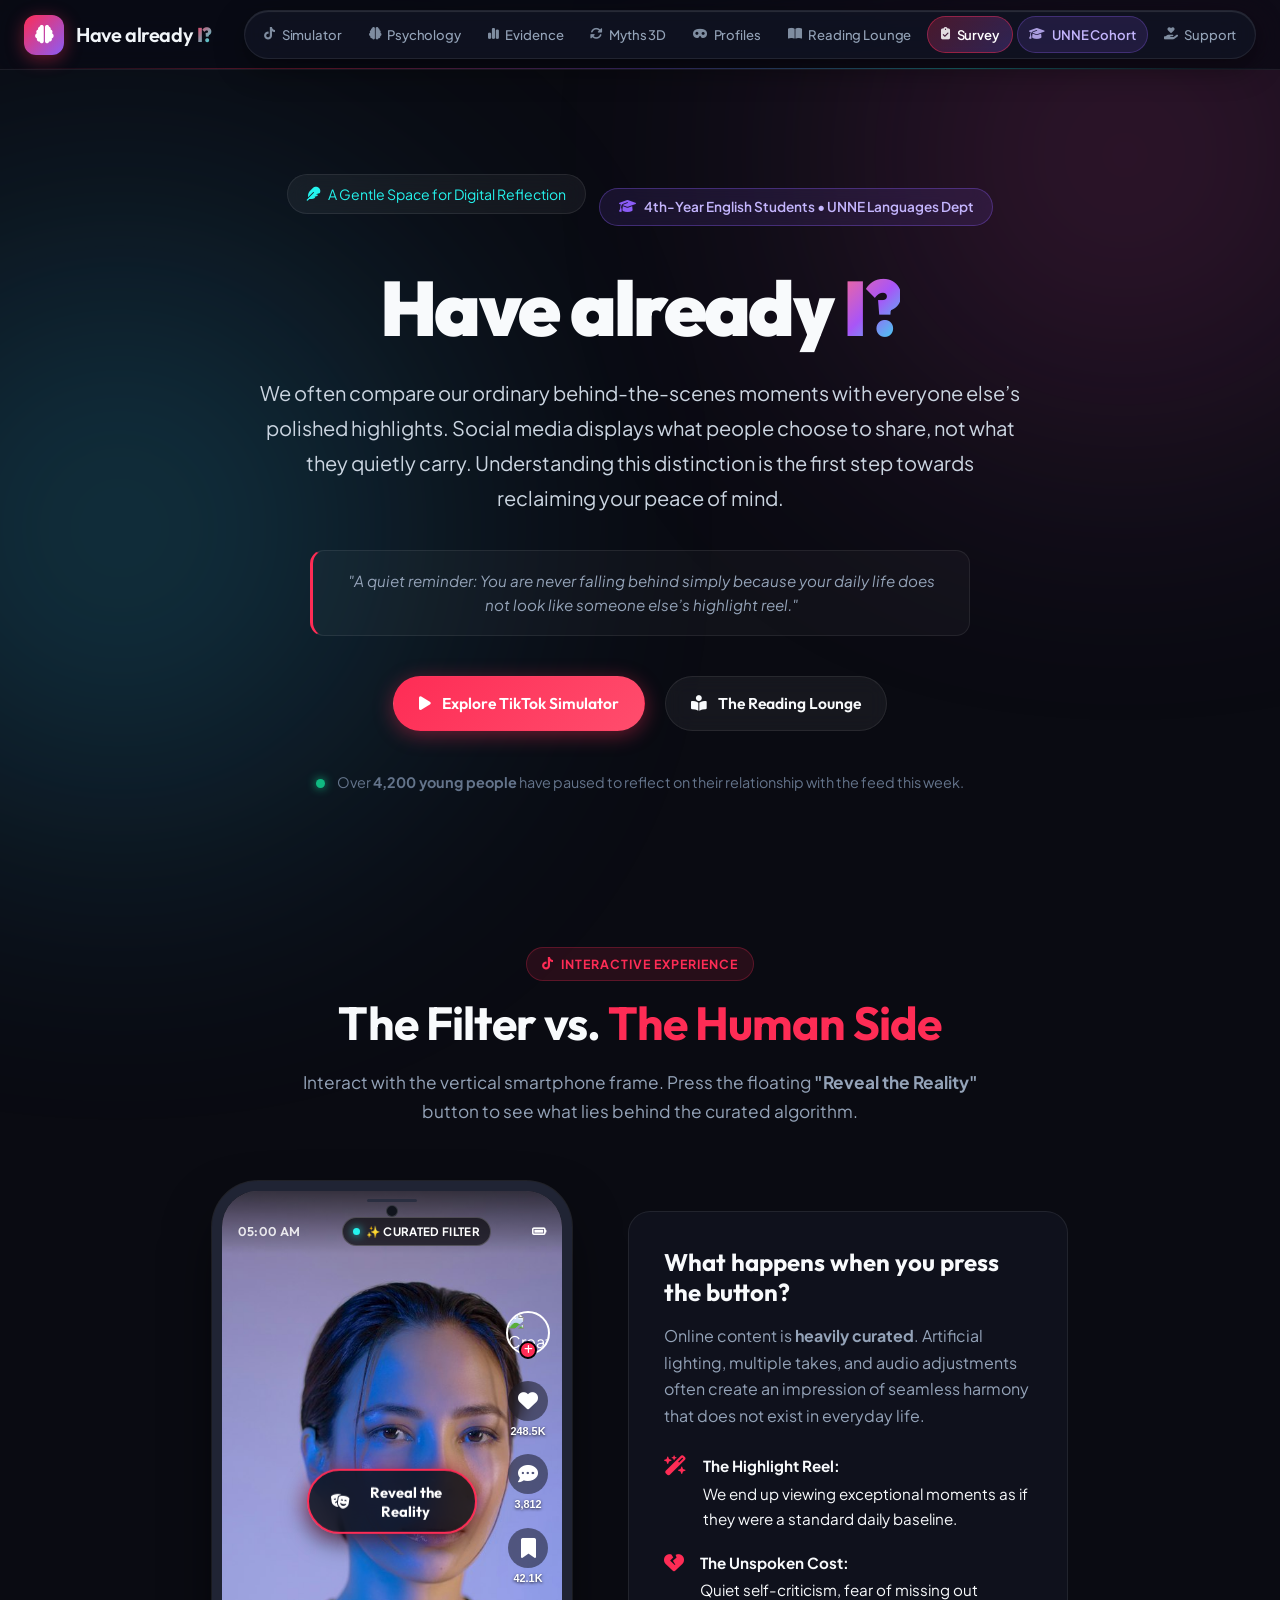
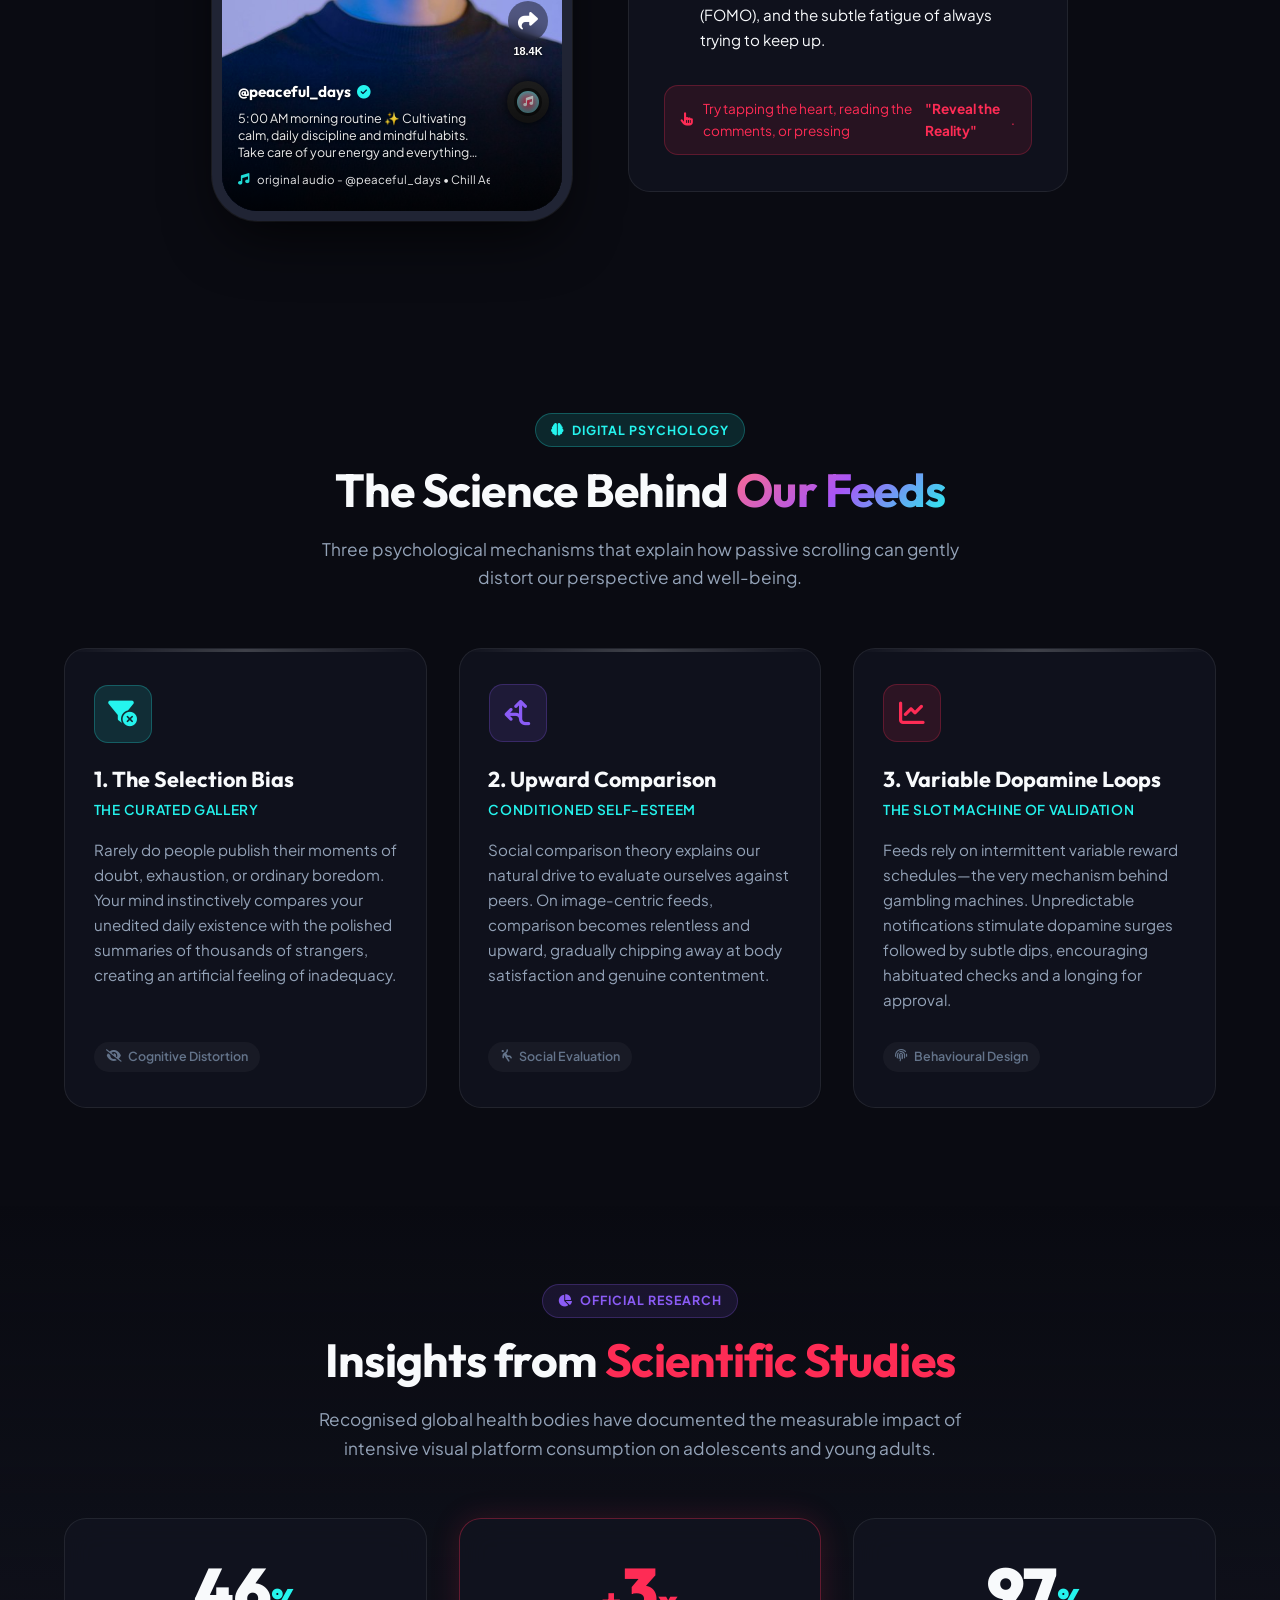
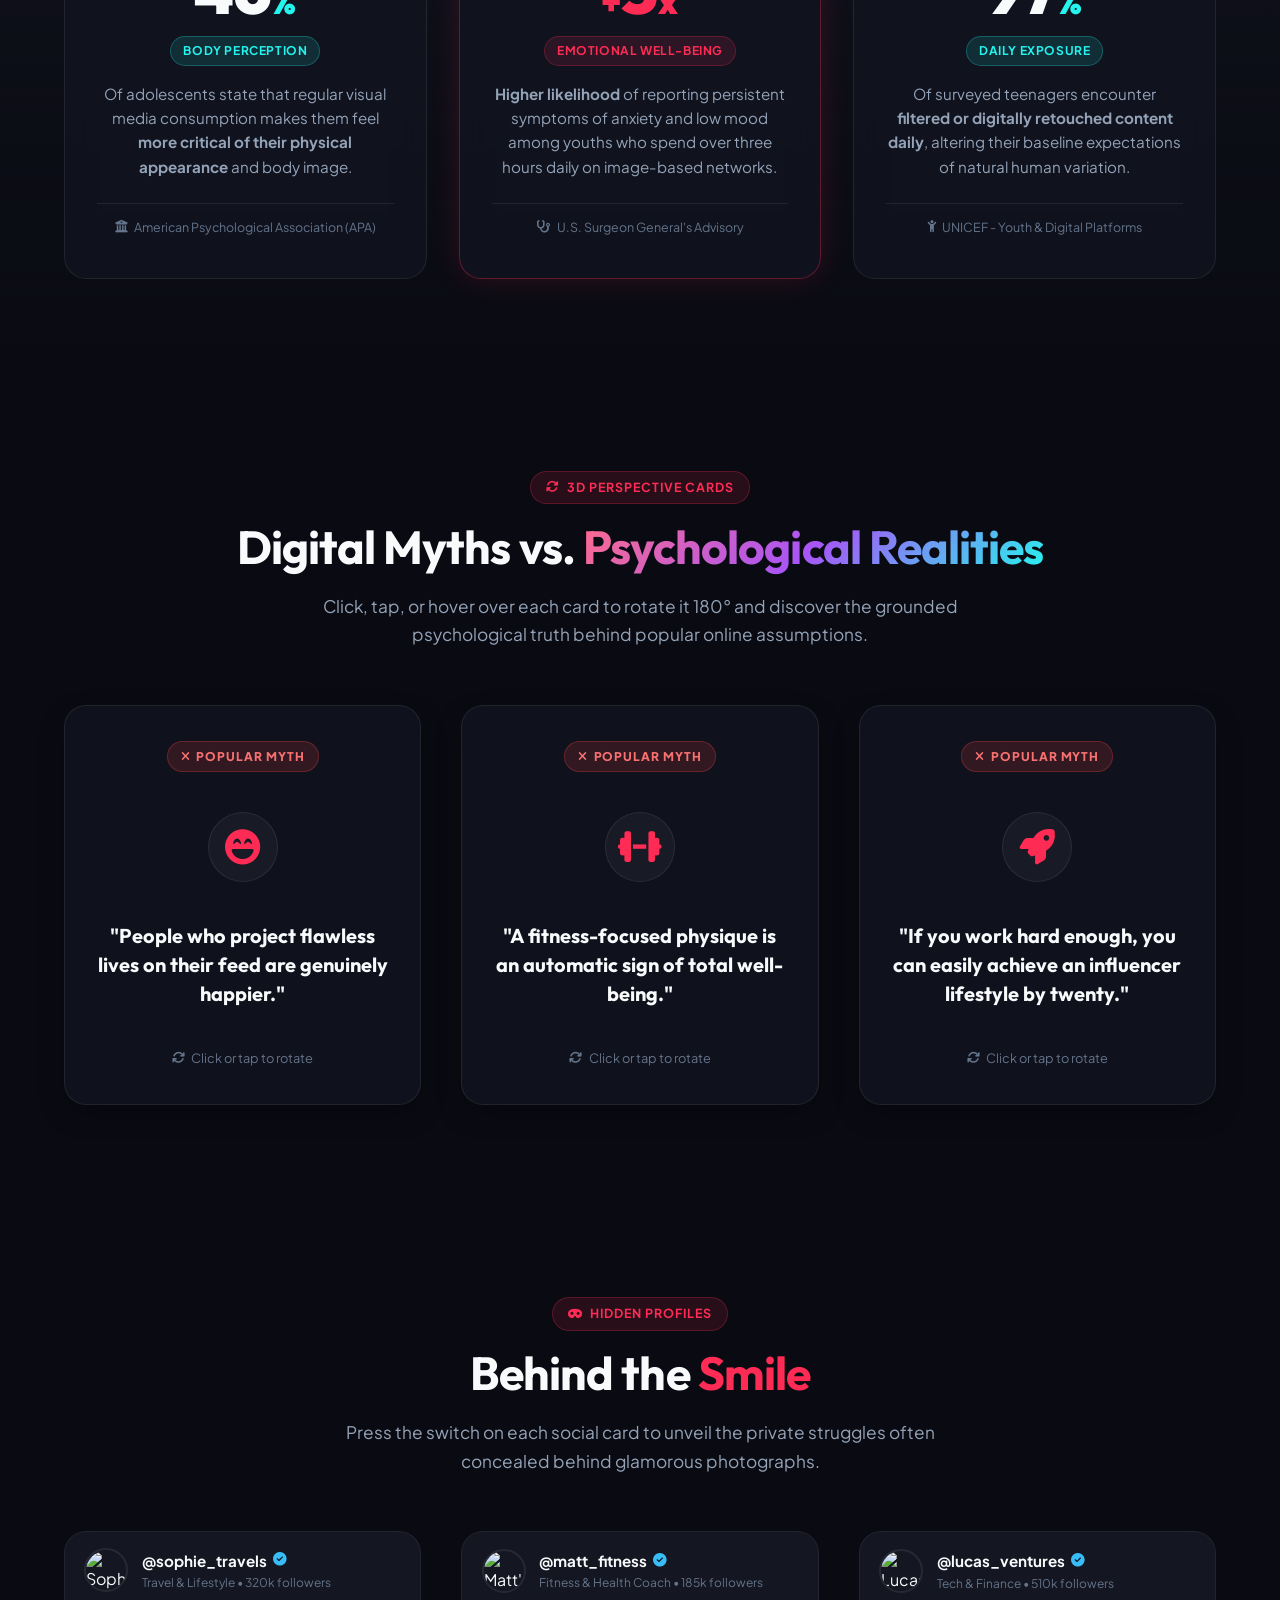
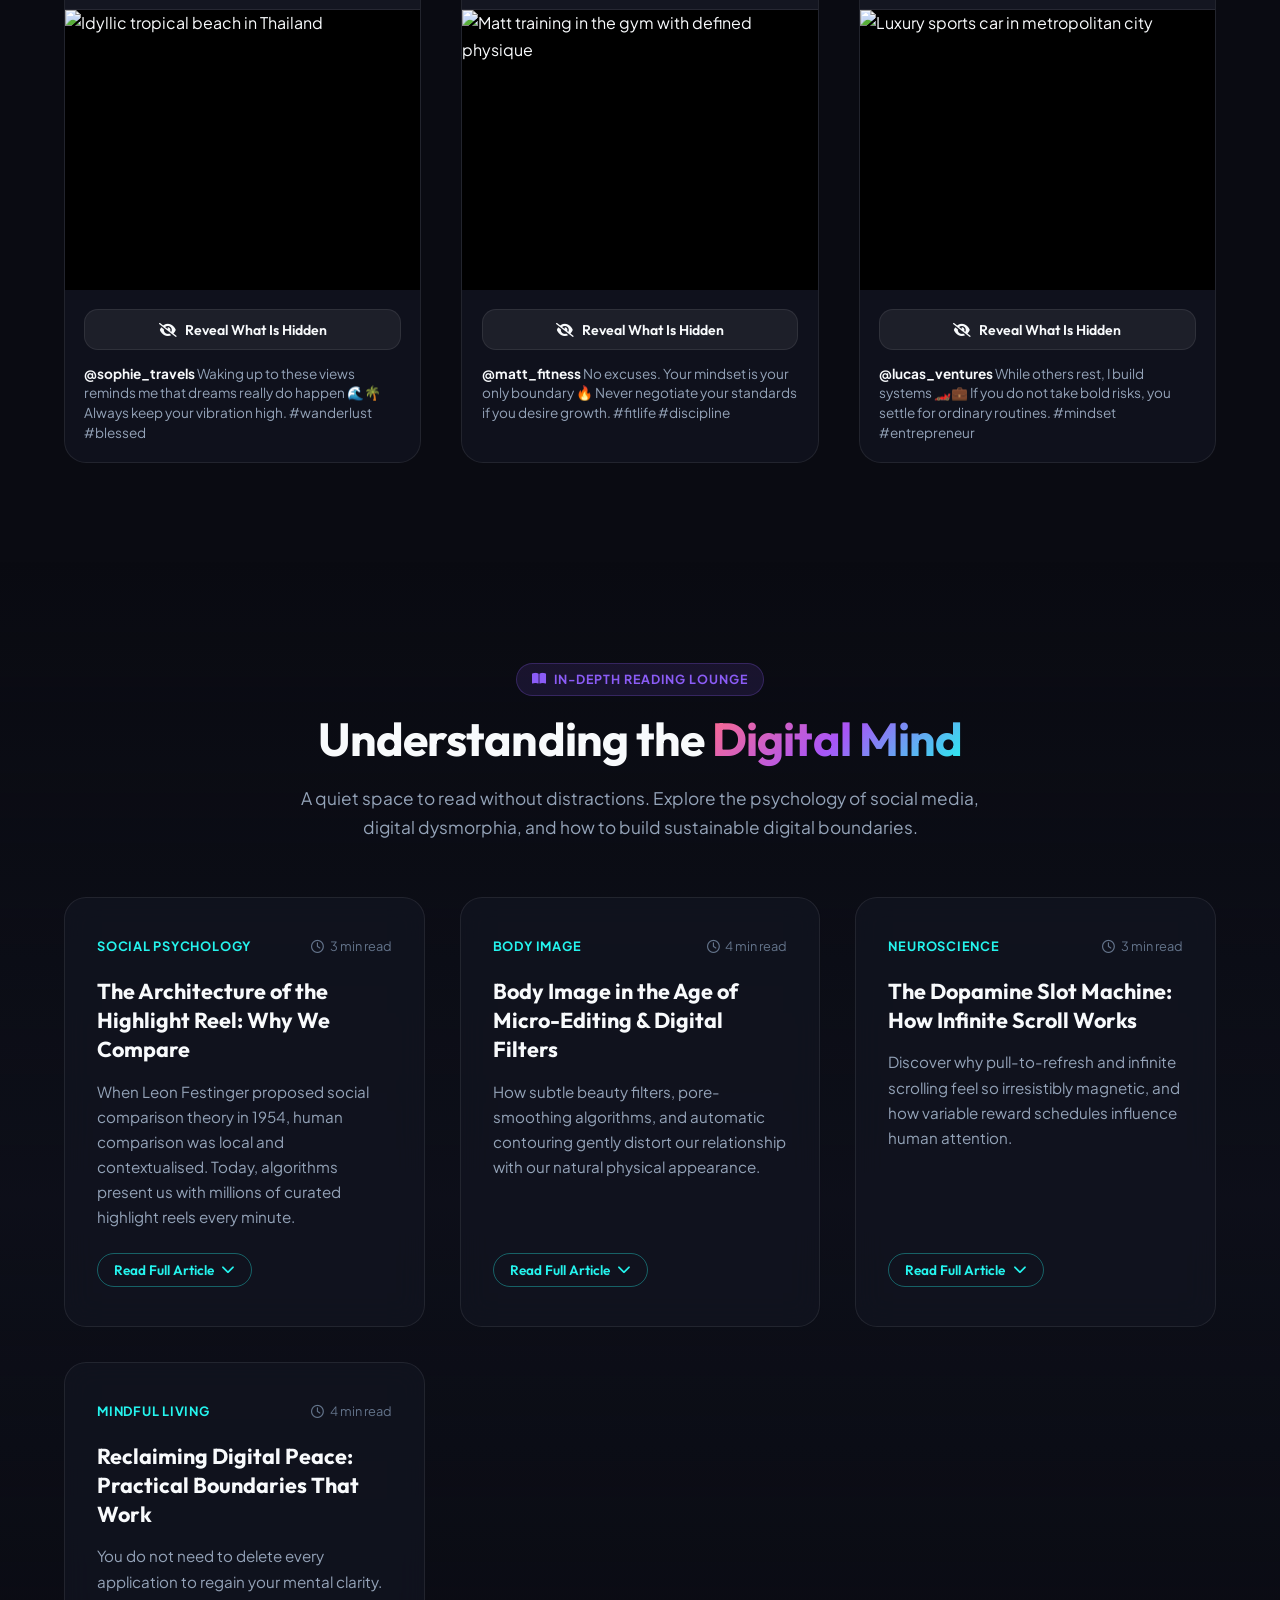
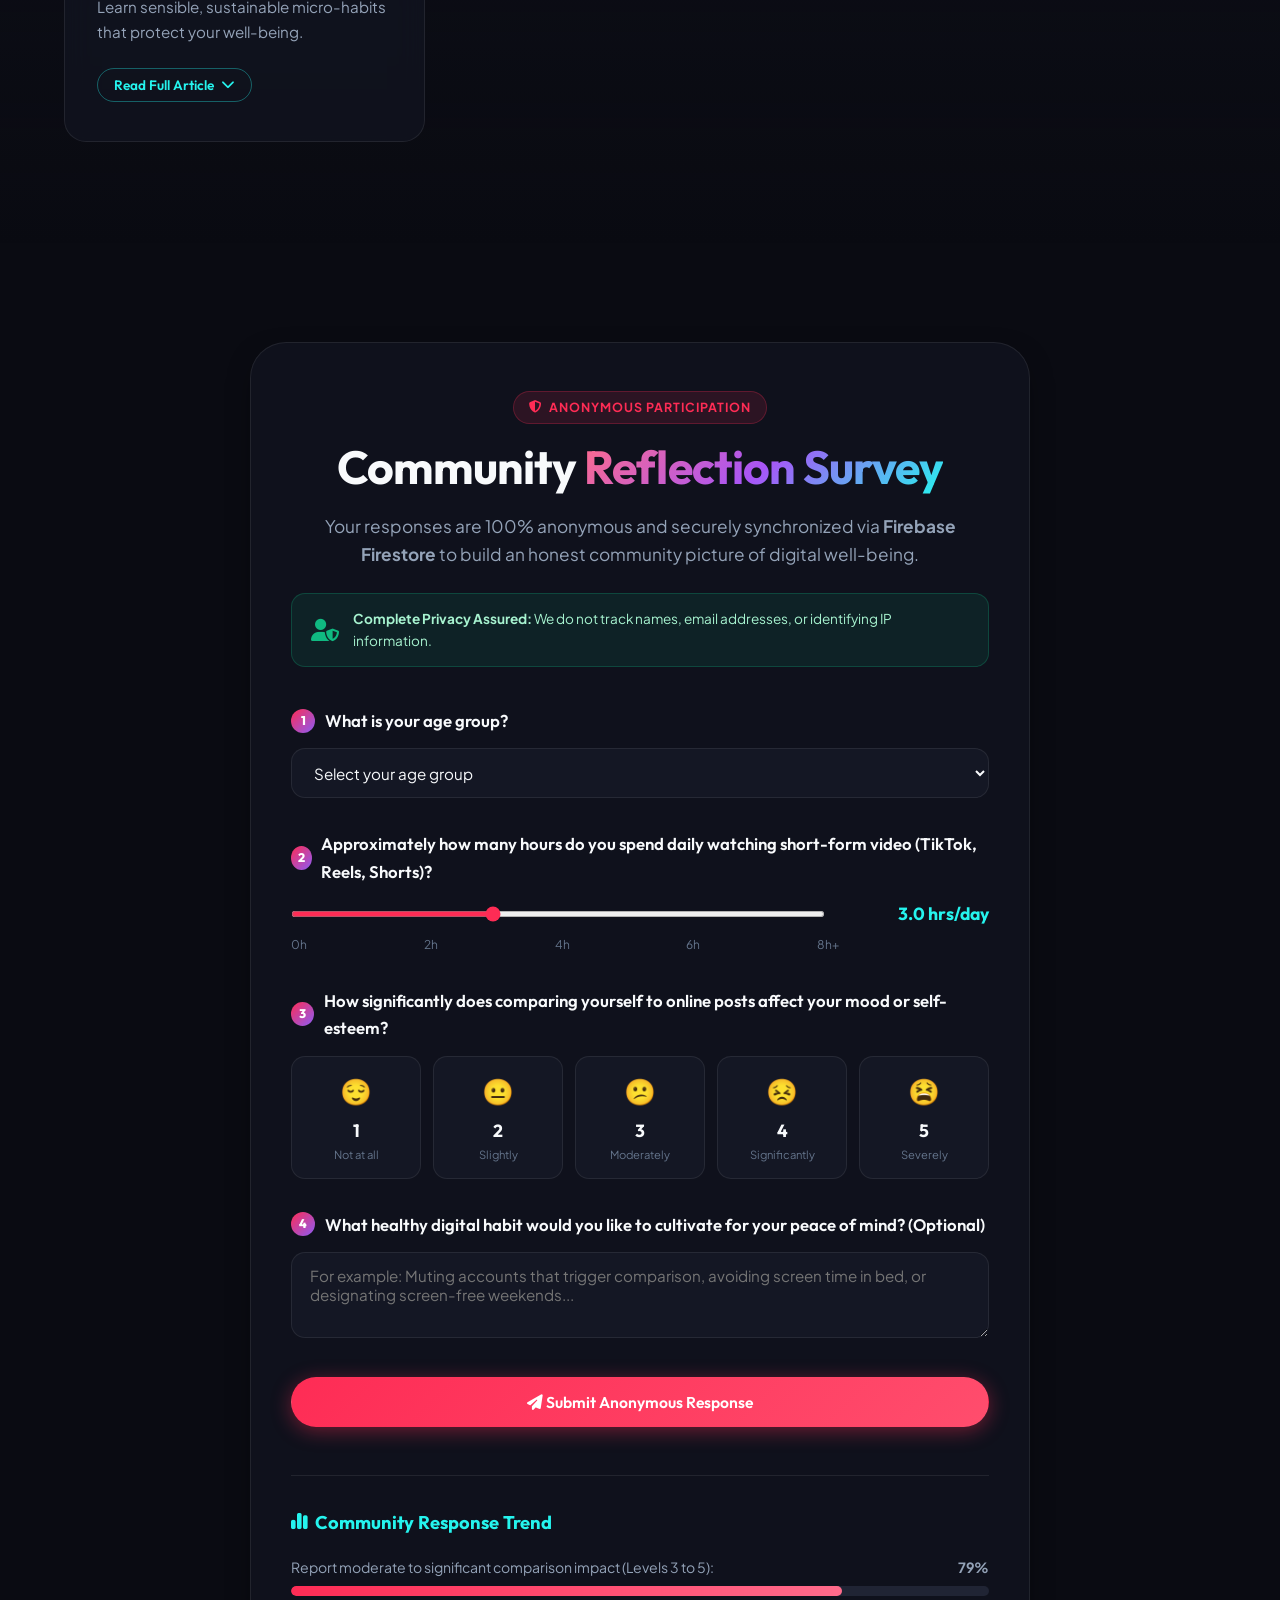
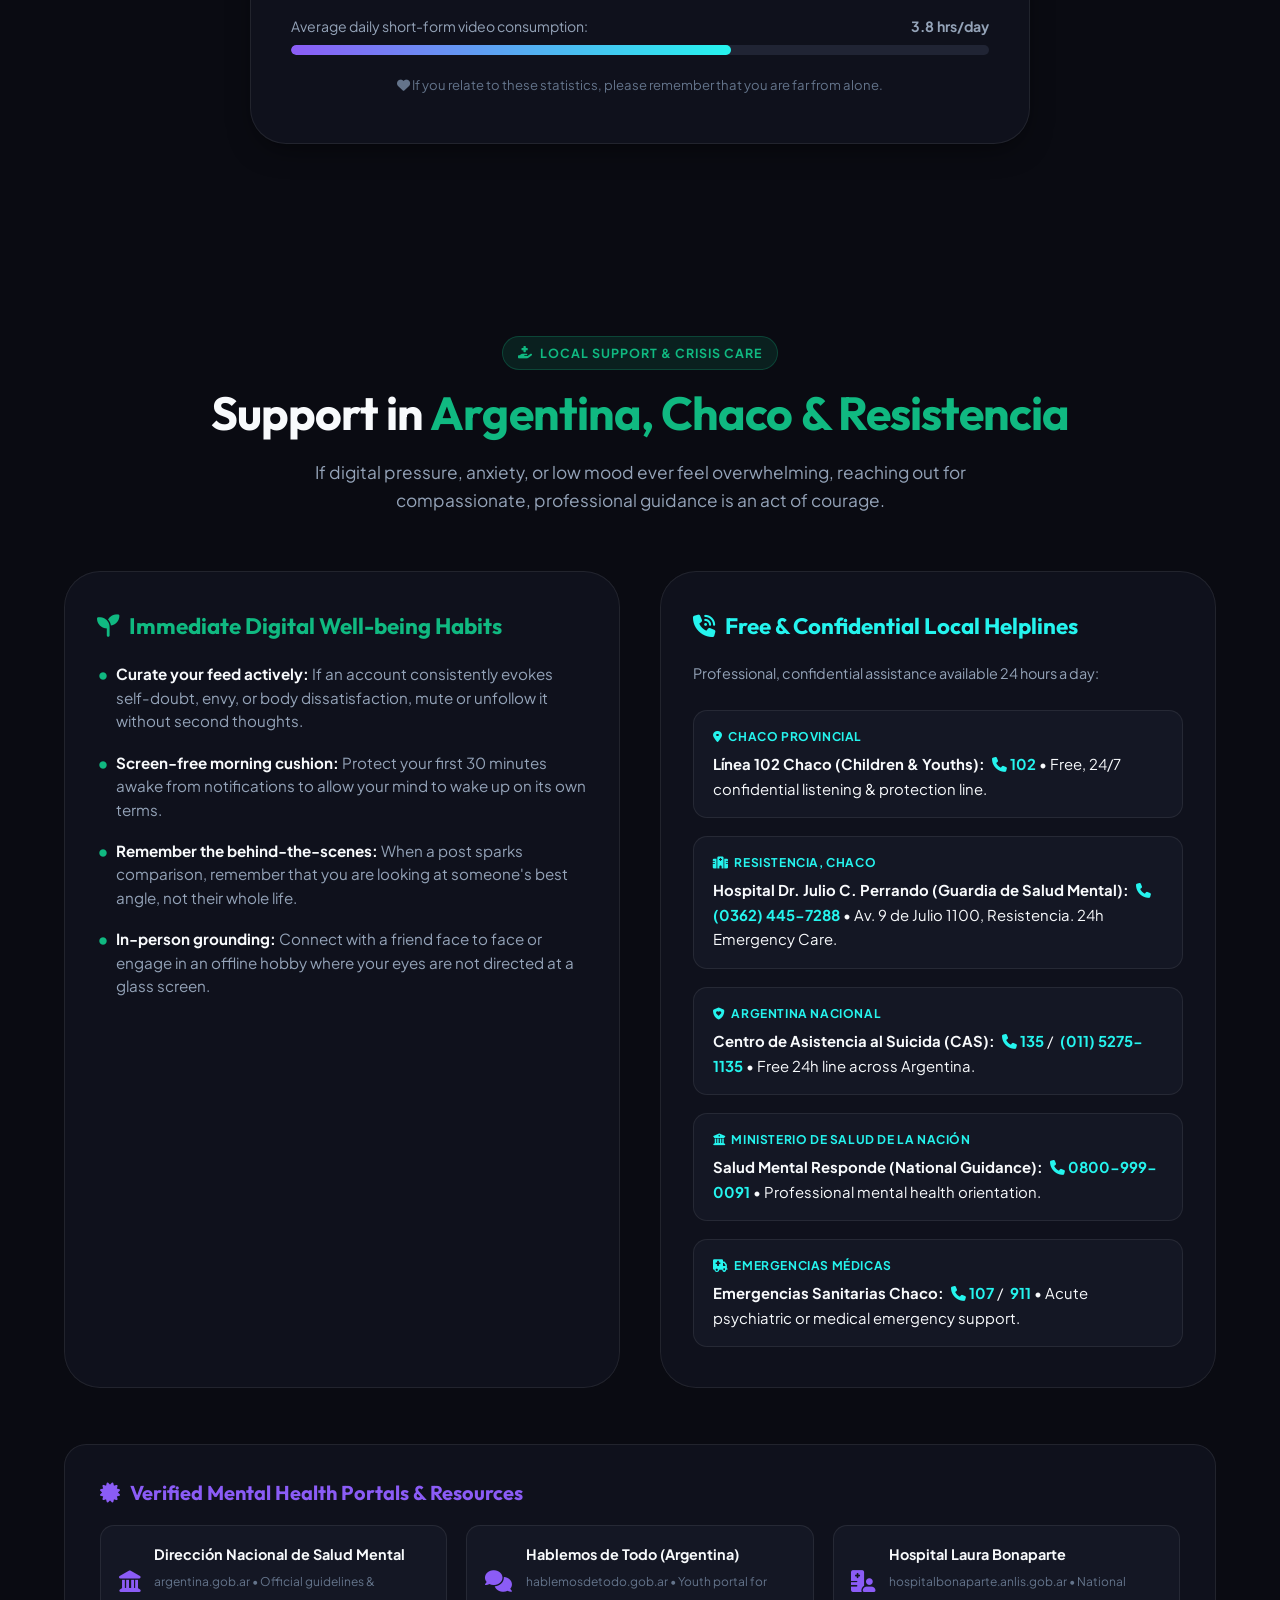
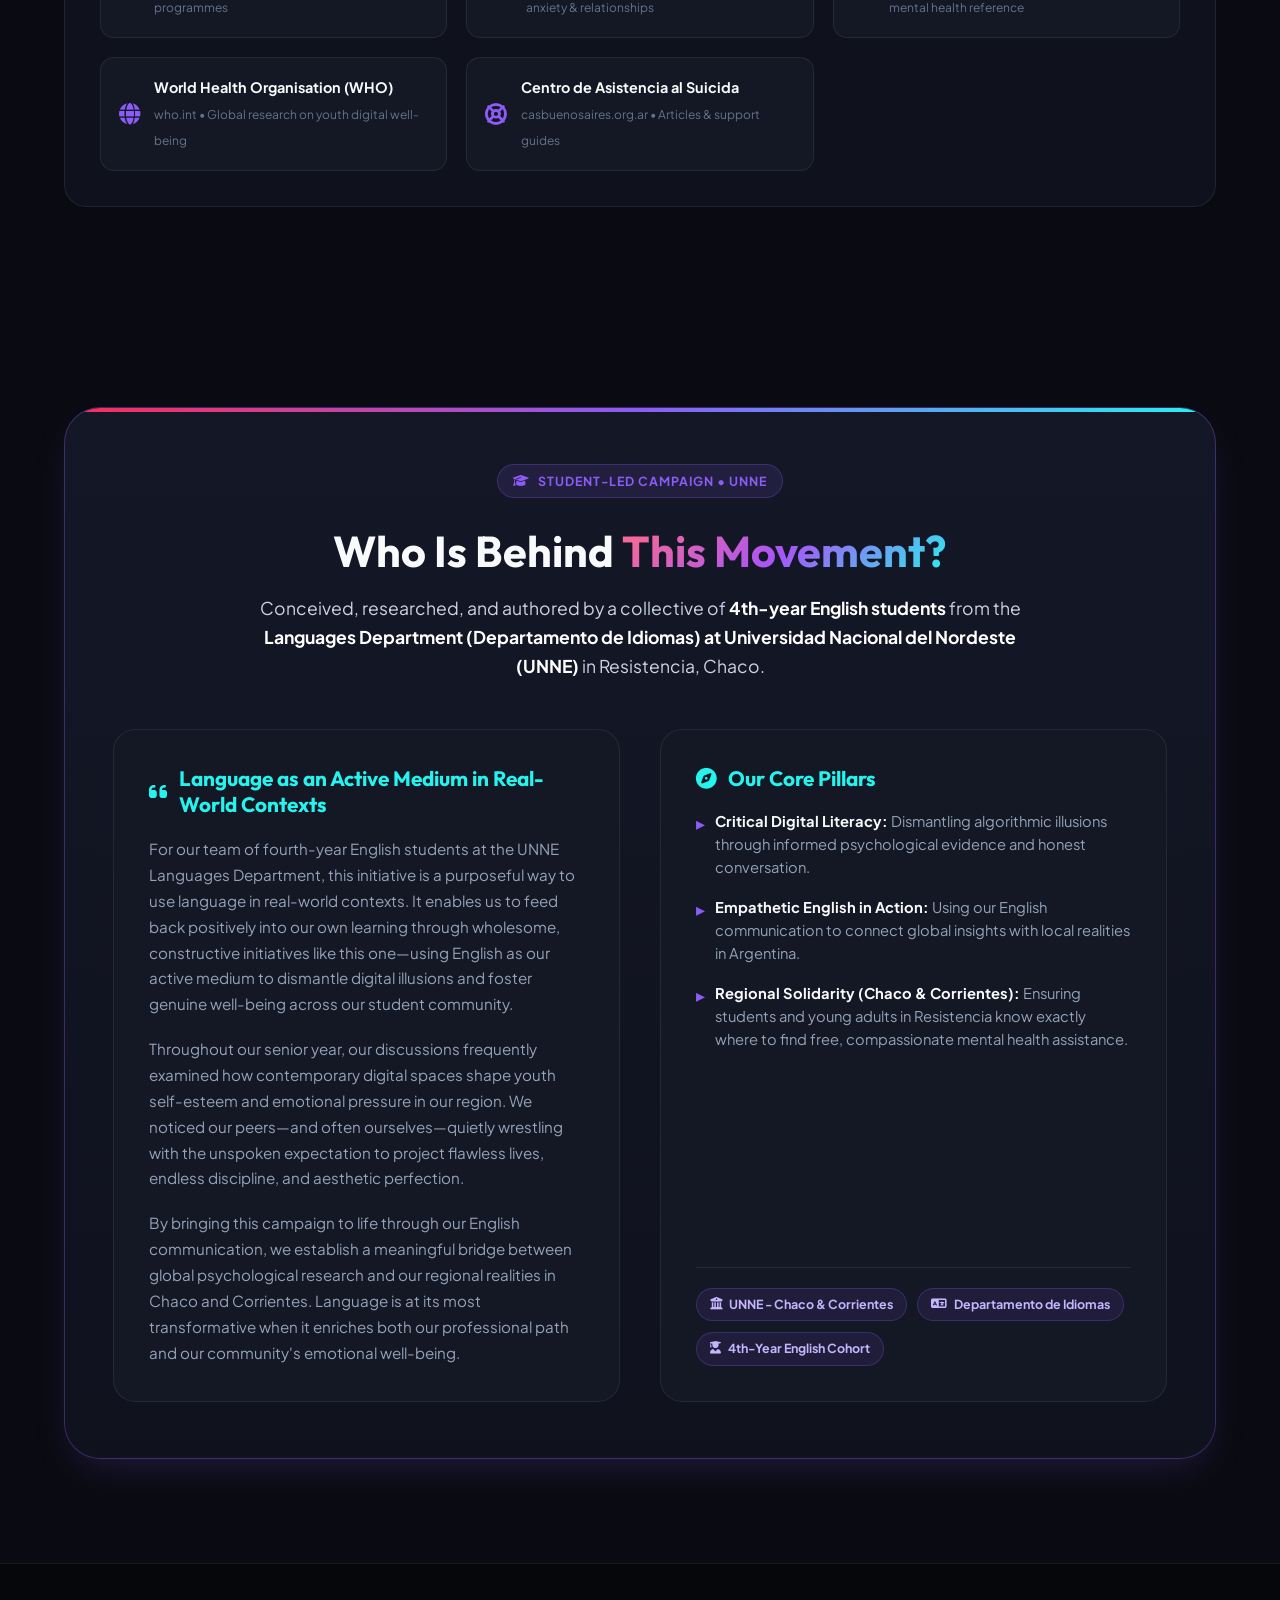
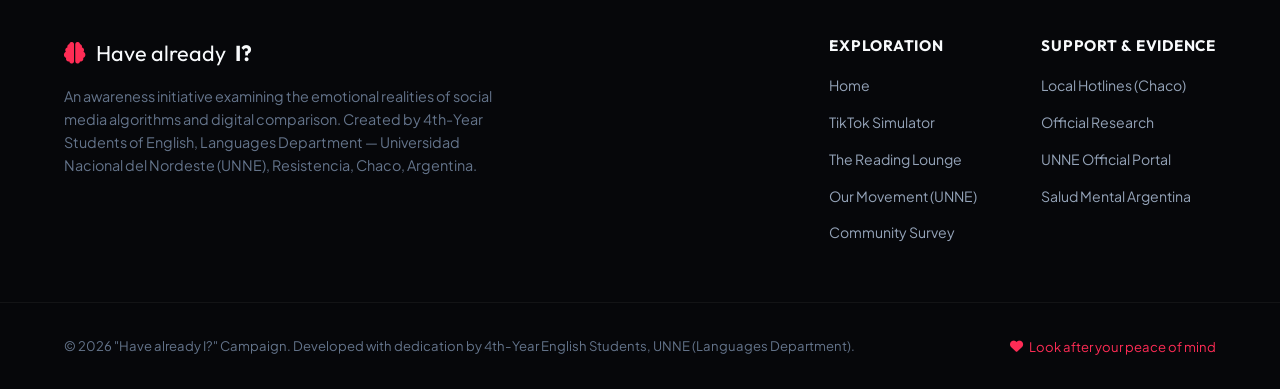
==== index.html @ baf9667e "Add files via upload" ====
<!DOCTYPE html>
<html lang="en-GB">
<head>
  <meta charset="UTF-8">
  <meta name="viewport" content="width=device-width, initial-scale=1.0">
  <title>Have already I? | Digital Well-being & Social Media Awareness (UNNE)</title>
  <meta name="description" content="An empathetic, interactive exploration of social media's impact on mental well-being, dismantling digital perfectionism and encouraging mindful connection.">
  <meta name="theme-color" content="#0a0b12">

  <!-- Favicon SVG -->
  <link rel="icon" type="image/svg+xml" href="data:image/svg+xml,<svg xmlns='http://www.w3.org/2000/svg' viewBox='0 0 100 100'><text y='.9em' font-size='90'>🧠</text></svg>">

  <!-- Google Fonts: Outfit & Plus Jakarta Sans -->
  <link rel="preconnect" href="https://fonts.googleapis.com">
  <link rel="preconnect" href="https://fonts.gstatic.com" crossorigin>
  <link href="https://fonts.googleapis.com/css2?family=Outfit:wght@300;400;600;700;800;900&family=Plus+Jakarta+Sans:wght@400;500;600;700&display=swap" rel="stylesheet">

  <!-- Font Awesome 6.5 Icons -->
  <link rel="stylesheet" href="https://cdnjs.cloudflare.com/ajax/libs/font-awesome/6.5.1/css/all.min.css">

  <!-- Stylesheet -->
  <link rel="stylesheet" href="styles.css">
</head>
<body class="dark-mode">
  <!-- Ambient background glow elements -->
  <div class="ambient-glow glow-1" aria-hidden="true"></div>
  <div class="ambient-glow glow-2" aria-hidden="true"></div>

  <!-- SITE HEADER / NAVIGATION -->
  <header class="site-header">
    <div class="container header-container">
      <a href="#hero" class="brand-logo">
        <span class="logo-icon"><i class="fa-solid fa-brain"></i></span>
        <span class="logo-text">Have already <strong>I?</strong></span>
      </a>
      <nav class="main-nav" id="mainNav" aria-label="Main Navigation">
        <ul class="nav-list" id="navList">
          <li><a href="#simulator" class="nav-link"><i class="fa-brands fa-tiktok"></i> Simulator</a></li>
          <li><a href="#psychology" class="nav-link"><i class="fa-solid fa-brain"></i> Psychology</a></li>
          <li><a href="#evidence" class="nav-link"><i class="fa-solid fa-chart-simple"></i> Evidence</a></li>
          <li><a href="#myths" class="nav-link"><i class="fa-solid fa-rotate"></i> Myths 3D</a></li>
          <li><a href="#profiles" class="nav-link"><i class="fa-solid fa-mask"></i> Profiles</a></li>
          <li><a href="#reading-lounge" class="nav-link"><i class="fa-solid fa-book-open"></i> Reading Lounge</a></li>
          <li><a href="#survey" class="nav-link nav-btn"><i class="fa-solid fa-clipboard-check"></i> Survey</a></li>
          <li><a href="#about-us" class="nav-link nav-unne"><i class="fa-solid fa-graduation-cap"></i> UNNE Cohort</a></li>
          <li><a href="#support" class="nav-link"><i class="fa-solid fa-hand-holding-heart"></i> Support</a></li>
        </ul>
      </nav>
      <button class="mobile-menu-toggle" id="mobileMenuBtn" aria-label="Open navigation menu">
        <i class="fa-solid fa-bars"></i>
      </button>
    </div>
  </header>

  <main>
    <!-- ===============================================================
         A. HERO / REFINED EMOTIONAL COVER
         =============================================================== -->
    <section class="hero-section" id="hero">
      <div class="container hero-container">
        <div class="hero-badges-row">
          <div class="hero-badge">
            <i class="fa-solid fa-feather"></i> A Gentle Space for Digital Reflection
          </div>
          <div class="unne-cohort-badge">
            <i class="fa-solid fa-graduation-cap"></i> 4th-Year English Students • UNNE Languages Dept
          </div>
        </div>
        <h1 class="hero-title">
          Have already <span class="gradient-text">I?</span>
        </h1>
        <p class="hero-subtitle">
          We often compare our ordinary behind-the-scenes moments with everyone else’s polished highlights. Social media displays what people choose to share, not what they quietly carry. Understanding this distinction is the first step towards reclaiming your peace of mind.
        </p>

        <div class="hero-quote-card">
          <p>"A quiet reminder: You are never falling behind simply because your daily life does not look like someone else’s highlight reel."</p>
        </div>

        <div class="hero-actions">
          <a href="#simulator" class="btn btn-primary btn-glow">
            <i class="fa-solid fa-play"></i> Explore TikTok Simulator
          </a>
          <a href="#reading-lounge" class="btn btn-secondary">
            <i class="fa-solid fa-book-open-reader"></i> The Reading Lounge
          </a>
        </div>

        <div class="hero-social-proof">
          <span class="pulse-dot"></span>
          <p>Over <strong>4,200 young people</strong> have paused to reflect on their relationship with the feed this week.</p>
        </div>
      </div>
    </section>

    <!-- ===============================================================
         B. INTERACTIVE TIKTOK SIMULATOR (9:16 VERTICAL FORMAT)
         =============================================================== -->
    <section class="simulator-section" id="simulator">
      <div class="container">
        <div class="section-header text-center">
          <span class="section-tag"><i class="fa-brands fa-tiktok"></i> INTERACTIVE EXPERIENCE</span>
          <h2 class="section-title">The Filter vs. <span class="text-accent">The Human Side</span></h2>
          <p class="section-description">
            Interact with the vertical smartphone frame. Press the floating <strong>"Reveal the Reality"</strong> button to see what lies behind the curated algorithm.
          </p>
        </div>

        <div class="simulator-wrapper">
          <!-- Smartphone Mockup Frame (9:16) -->
          <div class="phone-mockup" id="phoneContainer">
            <div class="phone-speaker" aria-hidden="true"></div>
            <div class="phone-camera" aria-hidden="true"></div>

            <!-- TikTok Screen Container -->
            <div class="tiktok-screen" id="tiktokScreen">
              <!-- Background Media Layer -->
              <div class="tiktok-media-layer" id="mediaLayer">
                <img 
                  id="simulatorMediaImg" 
                  src="assets/tiktok_filtro.jpg" 
                  onerror="this.src='https://images.unsplash.com/photo-1534528741775-53994a69daeb?auto=format&fit=crop&w=720&q=80'"
                  alt="TikTok Post: Curated Filter Version"
                  class="tiktok-media-image active-mode"
                />
                <div class="glitch-overlay" id="glitchOverlay" aria-hidden="true"></div>
              </div>

              <!-- Top Bar Overlay -->
              <div class="tiktok-top-bar">
                <div class="screen-clock" id="screenClock">05:00 AM</div>
                <div class="mode-badge-pill" id="modeBadge">
                  <span class="badge-dot filter-dot"></span>
                  <span id="modeBadgeText">✨ Curated Filter</span>
                </div>
                <div class="battery-icon"><i class="fa-solid fa-battery-full"></i></div>
              </div>

              <!-- Floating "Reveal the Reality" Button -->
              <div class="lado-b-toggle-container">
                <button 
                  type="button"
                  class="btn-toggle-lado-b" 
                  id="btnToggleLadoB" 
                  title="Switch between the filtered post and the authentic behind-the-scenes"
                >
                  <span class="toggle-icon-wrap" id="toggleIcon">
                    <i class="fa-solid fa-masks-theater"></i>
                  </span>
                  <span class="toggle-label" id="toggleLabel">Reveal the Reality</span>
                  <span class="pulse-ring"></span>
                </button>
              </div>

              <!-- Right Vertical Sidebar Actions -->
              <aside class="tiktok-actions-sidebar">
                <!-- Creator Avatar -->
                <div class="action-btn creator-avatar-btn">
                  <img 
                    id="authorAvatar" 
                    src="https://images.unsplash.com/photo-1534528741775-53994a69daeb?auto=format&fit=crop&w=150&q=80" 
                    alt="Creator profile picture"
                  />
                  <span class="follow-badge-plus" id="followBadge"><i class="fa-solid fa-plus"></i></span>
                </div>

                <!-- Heart Like Button -->
                <button type="button" class="action-btn heart-btn" id="likeBtn" aria-label="Like post">
                  <div class="icon-circle">
                    <i class="fa-solid fa-heart" id="heartIcon"></i>
                  </div>
                  <span class="action-counter" id="likeCounter">248.5K</span>
                </button>

                <!-- Comments Button -->
                <button type="button" class="action-btn" id="commentBtn" aria-label="View comments">
                  <div class="icon-circle">
                    <i class="fa-solid fa-comment-dots"></i>
                  </div>
                  <span class="action-counter" id="commentCounter">3,812</span>
                </button>

                <!-- Bookmark Button -->
                <button type="button" class="action-btn" aria-label="Save post">
                  <div class="icon-circle">
                    <i class="fa-solid fa-bookmark"></i>
                  </div>
                  <span class="action-counter">42.1K</span>
                </button>

                <!-- Share Button -->
                <button type="button" class="action-btn" id="shareBtn" aria-label="Share post">
                  <div class="icon-circle">
                    <i class="fa-solid fa-share"></i>
                  </div>
                  <span class="action-counter">18.4K</span>
                </button>

                <!-- Rotating Vinyl Record -->
                <div class="vinyl-record" aria-hidden="true">
                  <div class="vinyl-disc rotating" id="vinylDisc">
                    <i class="fa-solid fa-music"></i>
                  </div>
                </div>
              </aside>

              <!-- Bottom Post Overlay -->
              <div class="tiktok-bottom-overlay">
                <div class="creator-username-row">
                  <span class="creator-handle" id="creatorHandle">@peaceful_days</span>
                  <span class="verified-badge" id="verifiedBadge"><i class="fa-solid fa-circle-check"></i></span>
                </div>

                <p class="post-caption" id="postCaption">
                  5:00 AM morning routine ✨ Cultivating calm, daily discipline and mindful habits. Take care of your energy and everything aligns #mindfulmorning #aesthetic #wellbeing #morningroutine
                </p>

                <div class="music-track-row">
                  <i class="fa-solid fa-music music-note-anim"></i>
                  <span class="music-ticker" id="musicTicker">
                    original audio - @peaceful_days • Chill Aesthetic Morning Lofi
                  </span>
                </div>
              </div>

              <!-- Contextual Reality Card -->
              <div class="reality-insight-card" id="realityInsightCard">
                <div class="insight-header">
                  <i class="fa-solid fa-triangle-exclamation"></i>
                  <strong>The Human Side:</strong>
                </div>
                <p>A ten-second clip often takes an hour of careful posing and repeated takes. Remembering this allows us to treat ourselves with greater kindness and realism.</p>
              </div>
            </div>
          </div>

          <!-- Simulator Explanatory Card -->
          <div class="simulator-meta-card">
            <h3>What happens when you press the button?</h3>
            <p>
              Online content is <strong>heavily curated</strong>. Artificial lighting, multiple takes, and audio adjustments often create an impression of seamless harmony that does not exist in everyday life.
            </p>
            <ul class="meta-points">
              <li>
                <i class="fa-solid fa-wand-magic-sparkles text-accent"></i>
                <div>
                  <strong>The Highlight Reel:</strong> We end up viewing exceptional moments as if they were a standard daily baseline.
                </div>
              </li>
              <li>
                <i class="fa-solid fa-heart-crack text-danger"></i>
                <div>
                  <strong>The Unspoken Cost:</strong> Quiet self-criticism, fear of missing out (FOMO), and the subtle fatigue of always trying to keep up.
                </div>
              </li>
            </ul>
            <div class="simulator-hint">
              <i class="fa-solid fa-hand-pointer"></i> Try tapping the heart, reading the comments, or pressing <strong>"Reveal the Reality"</strong>.
            </div>
          </div>
        </div>
      </div>
    </section>

    <!-- ===============================================================
         C. PSYCHOLOGY: LA REALIDAD DETRÁS DE LA PANTALLA
         =============================================================== -->
    <section class="reality-info-section" id="psychology">
      <div class="container">
        <div class="section-header text-center">
          <span class="section-tag section-tag-cyan"><i class="fa-solid fa-brain"></i> DIGITAL PSYCHOLOGY</span>
          <h2 class="section-title">The Science Behind <span class="gradient-text">Our Feeds</span></h2>
          <p class="section-description">
            Three psychological mechanisms that explain how passive scrolling can gently distort our perspective and well-being.
          </p>
        </div>

        <div class="info-grid">
          <!-- Card 1 -->
          <article class="info-card">
            <div class="info-card-icon icon-cyan">
              <i class="fa-solid fa-filter-circle-xmark"></i>
            </div>
            <h3 class="info-card-title">1. The Selection Bias</h3>
            <span class="info-card-subtitle">The Curated Gallery</span>
            <p class="info-card-text">
              Rarely do people publish their moments of doubt, exhaustion, or ordinary boredom. Your mind instinctively compares your unedited daily existence with the polished summaries of thousands of strangers, creating an artificial feeling of inadequacy.
            </p>
            <div class="info-card-footer">
              <span class="tag"><i class="fa-solid fa-eye-slash"></i> Cognitive Distortion</span>
            </div>
          </article>

          <!-- Card 2 -->
          <article class="info-card">
            <div class="info-card-icon icon-purple">
              <i class="fa-solid fa-arrows-split-up-and-left"></i>
            </div>
            <h3 class="info-card-title">2. Upward Comparison</h3>
            <span class="info-card-subtitle">Conditioned Self-Esteem</span>
            <p class="info-card-text">
              Social comparison theory explains our natural drive to evaluate ourselves against peers. On image-centric feeds, comparison becomes relentless and upward, gradually chipping away at body satisfaction and genuine contentment.
            </p>
            <div class="info-card-footer">
              <span class="tag"><i class="fa-solid fa-person-falling"></i> Social Evaluation</span>
            </div>
          </article>

          <!-- Card 3 -->
          <article class="info-card">
            <div class="info-card-icon icon-pink">
              <i class="fa-solid fa-chart-line"></i>
            </div>
            <h3 class="info-card-title">3. Variable Dopamine Loops</h3>
            <span class="info-card-subtitle">The Slot Machine of Validation</span>
            <p class="info-card-text">
              Feeds rely on intermittent variable reward schedules—the very mechanism behind gambling machines. Unpredictable notifications stimulate dopamine surges followed by subtle dips, encouraging habituated checks and a longing for approval.
            </p>
            <div class="info-card-footer">
              <span class="tag"><i class="fa-solid fa-fingerprint"></i> Behavioural Design</span>
            </div>
          </article>
        </div>
      </div>
    </section>

    <!-- ===============================================================
         D. STATISTICS WITH OFFICIAL SOURCES
         =============================================================== -->
    <section class="stats-section" id="evidence">
      <div class="container">
        <div class="section-header text-center">
          <span class="section-tag section-tag-purple"><i class="fa-solid fa-chart-pie"></i> OFFICIAL RESEARCH</span>
          <h2 class="section-title">Insights from <span class="text-danger">Scientific Studies</span></h2>
          <p class="section-description">
            Recognised global health bodies have documented the measurable impact of intensive visual platform consumption on adolescents and young adults.
          </p>
        </div>

        <div class="stats-grid">
          <!-- Stat 1 -->
          <div class="stat-card">
            <div class="stat-number-wrapper">
              <span class="stat-number" data-target="46">46</span><span class="stat-suffix">%</span>
            </div>
            <div class="stat-badge">Body Perception</div>
            <p class="stat-description">
              Of adolescents state that regular visual media consumption makes them feel <strong>more critical of their physical appearance</strong> and body image.
            </p>
            <div class="stat-source">
              <i class="fa-solid fa-building-columns"></i> American Psychological Association (APA)
            </div>
          </div>

          <!-- Stat 2 -->
          <div class="stat-card highlight-card">
            <div class="stat-number-wrapper">
              <span class="stat-prefix">+</span><span class="stat-number" data-target="3">3</span><span class="stat-suffix">x</span>
            </div>
            <div class="stat-badge badge-warning">Emotional Well-being</div>
            <p class="stat-description">
              <strong>Higher likelihood</strong> of reporting persistent symptoms of anxiety and low mood among youths who spend over three hours daily on image-based networks.
            </p>
            <div class="stat-source">
              <i class="fa-solid fa-stethoscope"></i> U.S. Surgeon General's Advisory
            </div>
          </div>

          <!-- Stat 3 -->
          <div class="stat-card">
            <div class="stat-number-wrapper">
              <span class="stat-number" data-target="97">97</span><span class="stat-suffix">%</span>
            </div>
            <div class="stat-badge">Daily Exposure</div>
            <p class="stat-description">
              Of surveyed teenagers encounter <strong>filtered or digitally retouched content daily</strong>, altering their baseline expectations of natural human variation.
            </p>
            <div class="stat-source">
              <i class="fa-solid fa-child-reaching"></i> UNICEF - Youth & Digital Platforms
            </div>
          </div>
        </div>
      </div>
    </section>

    <!-- ===============================================================
         E. MYTHS VS. REALITIES (3D FLIP CARDS)
         =============================================================== -->
    <section class="myths-section" id="myths">
      <div class="container">
        <div class="section-header text-center">
          <span class="section-tag"><i class="fa-solid fa-rotate"></i> 3D PERSPECTIVE CARDS</span>
          <h2 class="section-title">Digital Myths vs. <span class="gradient-text">Psychological Realities</span></h2>
          <p class="section-description">
            Click, tap, or hover over each card to rotate it 180° and discover the grounded psychological truth behind popular online assumptions.
          </p>
        </div>

        <div class="cards-3d-grid">
          <!-- Flip Card 1 -->
          <div class="flip-card" tabindex="0" role="button" aria-label="3D Card: Myth on social media happiness">
            <div class="flip-card-inner">
              <div class="flip-card-front">
                <span class="card-status-badge myth-badge"><i class="fa-solid fa-xmark"></i> POPULAR MYTH</span>
                <div class="card-icon-area">
                  <i class="fa-solid fa-face-laugh-beam"></i>
                </div>
                <h3 class="card-title">"People who project flawless lives on their feed are genuinely happier."</h3>
                <p class="card-instruction"><i class="fa-solid fa-arrows-rotate"></i> Click or tap to rotate</p>
              </div>
              <div class="flip-card-back">
                <span class="card-status-badge reality-badge"><i class="fa-solid fa-check"></i> THE REALITY</span>
                <div class="card-icon-area reality-icon">
                  <i class="fa-solid fa-masks-theater"></i>
                </div>
                <h3 class="card-title-back">The Validation Mask</h3>
                <p class="card-text-back">
                  An insistent need to broadcast perfection often masks ordinary insecurities and a heavy dependence on public approval. Genuine contentment does not need an audience to feel valid.
                </p>
                <div class="card-stat-pill">APA Survey: 68% conceal low moments</div>
              </div>
            </div>
          </div>

          <!-- Flip Card 2 -->
          <div class="flip-card" tabindex="0" role="button" aria-label="3D Card: Myth on fitness and health">
            <div class="flip-card-inner">
              <div class="flip-card-front">
                <span class="card-status-badge myth-badge"><i class="fa-solid fa-xmark"></i> POPULAR MYTH</span>
                <div class="card-icon-area">
                  <i class="fa-solid fa-dumbbell"></i>
                </div>
                <h3 class="card-title">"A fitness-focused physique is an automatic sign of total well-being."</h3>
                <p class="card-instruction"><i class="fa-solid fa-arrows-rotate"></i> Click or tap to rotate</p>
              </div>
              <div class="flip-card-back">
                <span class="card-status-badge reality-badge"><i class="fa-solid fa-check"></i> THE REALITY</span>
                <div class="card-icon-area reality-icon">
                  <i class="fa-solid fa-heart-pulse"></i>
                </div>
                <h3 class="card-title-back">Beyond the Pose</h3>
                <p class="card-text-back">
                  Many prominent fitness photographs rely on acute dehydration, flattering angles, or restrictive eating patterns framed as 'dedication'. Authentic physical health includes mental flexibility and rest.
                </p>
                <div class="card-stat-pill">Over 80% use micro-retouching apps</div>
              </div>
            </div>
          </div>

          <!-- Flip Card 3 -->
          <div class="flip-card" tabindex="0" role="button" aria-label="3D Card: Myth on rapid influencer success">
            <div class="flip-card-inner">
              <div class="flip-card-front">
                <span class="card-status-badge myth-badge"><i class="fa-solid fa-xmark"></i> POPULAR MYTH</span>
                <div class="card-icon-area">
                  <i class="fa-solid fa-rocket"></i>
                </div>
                <h3 class="card-title">"If you work hard enough, you can easily achieve an influencer lifestyle by twenty."</h3>
                <p class="card-instruction"><i class="fa-solid fa-arrows-rotate"></i> Click or tap to rotate</p>
              </div>
              <div class="flip-card-back">
                <span class="card-status-badge reality-badge"><i class="fa-solid fa-check"></i> THE REALITY</span>
                <div class="card-icon-area reality-icon">
                  <i class="fa-solid fa-hand-holding-dollar"></i>
                </div>
                <h3 class="card-title-back">The Curated Illusion</h3>
                <p class="card-text-back">
                  Behind viral success stories frequently lie production agencies, family wealth, or concealed debts incurred to stage an affluent lifestyle. Sustainable vocations take time and gradual growth.
                </p>
                <div class="card-stat-pill">Fewer than 0.2% earn a viable living</div>
              </div>
            </div>
          </div>
        </div>
      </div>
    </section>

    <!-- ===============================================================
         F. BEHIND THE SMILE (HIDDEN PROFILES)
         =============================================================== -->
    <section class="hidden-profiles-section" id="profiles">
      <div class="container">
        <div class="section-header text-center">
          <span class="section-tag"><i class="fa-solid fa-mask"></i> HIDDEN PROFILES</span>
          <h2 class="section-title">Behind the <span class="text-accent">Smile</span></h2>
          <p class="section-description">
            Press the switch on each social card to unveil the private struggles often concealed behind glamorous photographs.
          </p>
        </div>

        <div class="profiles-grid">
          <!-- Profile 1: @sophie_travels -->
          <article class="profile-card" data-profile="sophie">
            <div class="profile-header">
              <img 
                src="https://images.unsplash.com/photo-1517841905240-472988babdf9?auto=format&fit=crop&w=150&q=80" 
                alt="Sophie's profile avatar" 
                class="profile-avatar"
              />
              <div class="profile-user-info">
                <div class="profile-handle-row">
                  <strong>@sophie_travels</strong>
                  <i class="fa-solid fa-circle-check verified-icon"></i>
                </div>
                <span class="profile-category">Travel & Lifestyle • 320k followers</span>
              </div>
            </div>

            <div class="profile-image-viewport">
              <img 
                src="https://images.unsplash.com/photo-1507525428034-b723cf961d3e?auto=format&fit=crop&w=600&q=80" 
                alt="Idyllic tropical beach in Thailand" 
                class="profile-main-image filter-image"
              />
              <div class="reality-backdrop">
                <div class="reality-content-wrap">
                  <div class="reality-alert-badge">
                    <i class="fa-solid fa-heart-crack"></i> EMOTIONAL REALITY
                  </div>
                  <h4>Travel Burnout & Loneliness</h4>
                  <p>
                    Sophie incurred credit debt to fund this trip to sustain brand contracts. She spends evenings in hotel rooms answering commercial emails, struggling with loneliness, and crying before recording enthusiastic stories.
                  </p>
                </div>
              </div>
            </div>

            <div class="profile-feed-details">
              <div class="profile-actions-bar">
                <button type="button" class="profile-switch-btn" data-target="sophie">
                  <i class="fa-solid fa-eye-slash"></i>
                  <span class="switch-btn-text">Reveal What Is Hidden</span>
                </button>
              </div>
              <p class="profile-feed-caption">
                <strong>@sophie_travels</strong> Waking up to these views reminds me that dreams really do happen 🌊🌴 Always keep your vibration high. #wanderlust #blessed
              </p>
            </div>
          </article>

          <!-- Profile 2: @matt_fitness -->
          <article class="profile-card" data-profile="matt">
            <div class="profile-header">
              <img 
                src="https://images.unsplash.com/photo-1500648767791-00dcc994a43e?auto=format&fit=crop&w=150&q=80" 
                alt="Matt's profile avatar" 
                class="profile-avatar"
              />
              <div class="profile-user-info">
                <div class="profile-handle-row">
                  <strong>@matt_fitness</strong>
                  <i class="fa-solid fa-circle-check verified-icon"></i>
                </div>
                <span class="profile-category">Fitness & Health Coach • 185k followers</span>
              </div>
            </div>

            <div class="profile-image-viewport">
              <img 
                src="https://images.unsplash.com/photo-1534438327276-14e5300c3a48?auto=format&fit=crop&w=600&q=80" 
                alt="Matt training in the gym with defined physique" 
                class="profile-main-image filter-image"
              />
              <div class="reality-backdrop">
                <div class="reality-content-wrap">
                  <div class="reality-alert-badge">
                    <i class="fa-solid fa-triangle-exclamation"></i> CONCEALED REALITY
                  </div>
                  <h4>Severe Body Dysmorphia</h4>
                  <p>
                    Matt copes with muscle dysmorphia and social isolation. He consistently declines dinners with mates out of panic regarding meal macros, and experiences deep guilt whenever observing his reflection without professional lighting.
                  </p>
                </div>
              </div>
            </div>

            <div class="profile-feed-details">
              <div class="profile-actions-bar">
                <button type="button" class="profile-switch-btn" data-target="matt">
                  <i class="fa-solid fa-eye-slash"></i>
                  <span class="switch-btn-text">Reveal What Is Hidden</span>
                </button>
              </div>
              <p class="profile-feed-caption">
                <strong>@matt_fitness</strong> No excuses. Your mindset is your only boundary 🔥 Never negotiate your standards if you desire growth. #fitlife #discipline
              </p>
            </div>
          </article>

          <!-- Profile 3: @lucas_ventures -->
          <article class="profile-card" data-profile="lucas">
            <div class="profile-header">
              <img 
                src="https://images.unsplash.com/photo-1506794778202-cad84cf45f1d?auto=format&fit=crop&w=150&q=80" 
                alt="Lucas's profile avatar" 
                class="profile-avatar"
              />
              <div class="profile-user-info">
                <div class="profile-handle-row">
                  <strong>@lucas_ventures</strong>
                  <i class="fa-solid fa-circle-check verified-icon"></i>
                </div>
                <span class="profile-category">Tech & Finance • 510k followers</span>
              </div>
            </div>

            <div class="profile-image-viewport">
              <img 
                src="https://images.unsplash.com/photo-1503376780353-7e6692767b70?auto=format&fit=crop&w=600&q=80" 
                alt="Luxury sports car in metropolitan city" 
                class="profile-main-image filter-image"
              />
              <div class="reality-backdrop">
                <div class="reality-content-wrap">
                  <div class="reality-alert-badge">
                    <i class="fa-solid fa-fire"></i> EMOTIONAL STRAIN
                  </div>
                  <h4>Startup Debt & Insomnia</h4>
                  <p>
                    The car was rented for a three-hour commercial photoshoot. Lucas battles severe cash-flow debt, chronic sleep disruption, and the quiet dread of being exposed as an imposter while maintaining a mentor facade online.
                  </p>
                </div>
              </div>
            </div>

            <div class="profile-feed-details">
              <div class="profile-actions-bar">
                <button type="button" class="profile-switch-btn" data-target="lucas">
                  <i class="fa-solid fa-eye-slash"></i>
                  <span class="switch-btn-text">Reveal What Is Hidden</span>
                </button>
              </div>
              <p class="profile-feed-caption">
                <strong>@lucas_ventures</strong> While others rest, I build systems 🏎️💼 If you do not take bold risks, you settle for ordinary routines. #mindset #entrepreneur
              </p>
            </div>
          </article>
        </div>
      </div>
    </section>

    <!-- ===============================================================
         G. THE READING LOUNGE: DEDICATED INFORMATIVE ESSAYS (NEW)
         =============================================================== -->
    <section class="reading-lounge-section" id="reading-lounge">
      <div class="container">
        <div class="section-header text-center">
          <span class="section-tag section-tag-purple"><i class="fa-solid fa-book-open"></i> IN-DEPTH READING LOUNGE</span>
          <h2 class="section-title">Understanding the <span class="gradient-text">Digital Mind</span></h2>
          <p class="section-description">
            A quiet space to read without distractions. Explore the psychology of social media, digital dysmorphia, and how to build sustainable digital boundaries.
          </p>
        </div>

        <div class="reading-articles-grid">
          <!-- Essay 1 -->
          <article class="reading-article-card" id="article-1">
            <div class="article-meta-header">
              <span class="article-topic-pill">Social Psychology</span>
              <span class="reading-time-pill"><i class="fa-regular fa-clock"></i> 3 min read</span>
            </div>
            <h3 class="reading-article-title">The Architecture of the Highlight Reel: Why We Compare</h3>
            <p class="reading-article-excerpt">
              When Leon Festinger proposed social comparison theory in 1954, human comparison was local and contextualised. Today, algorithms present us with millions of curated highlight reels every minute.
            </p>
            
            <div class="reading-expandable-content">
              <p>
                In face-to-face communities, we observe our neighbours during their ordinary days: carrying groceries, looking tired after work, or having bad hair days. This natural balance provides an intuitive baseline of what being human feels like.
              </p>
              <p>
                On modern feeds, however, that baseline disappears. An asymmetry is created: we possess full, unedited access to our own struggles, mistakes, and awkward mornings, but we only consume the top 1% of everyone else’s polished output. Your brain inevitably processes this skewed sample as reality, prompting feelings of falling behind even when you are progressing splendidly.
              </p>
              <div class="article-key-takeaway">
                <strong>Key Takeaway:</strong> Remind yourself that you are comparing your behind-the-scenes footage with someone else’s promotional trailer. They are completely different categories.
              </div>
            </div>

            <button type="button" class="btn-read-more" aria-expanded="false">
              <span class="read-more-text">Read Full Article</span>
              <i class="fa-solid fa-chevron-down"></i>
            </button>
          </article>

          <!-- Essay 2 -->
          <article class="reading-article-card" id="article-2">
            <div class="article-meta-header">
              <span class="article-topic-pill">Body Image</span>
              <span class="reading-time-pill"><i class="fa-regular fa-clock"></i> 4 min read</span>
            </div>
            <h3 class="reading-article-title">Body Image in the Age of Micro-Editing & Digital Filters</h3>
            <p class="reading-article-excerpt">
              How subtle beauty filters, pore-smoothing algorithms, and automatic contouring gently distort our relationship with our natural physical appearance.
            </p>

            <div class="reading-expandable-content">
              <p>
                Historically, retouched photographs were limited to fashion magazines and billboard advertisements. We knew professional teams, stylists, and lighting designers had spent hours preparing each frame.
              </p>
              <p>
                Today, smartphone cameras apply subtle skin-smoothing and jawline-narrowing filters by default. When our peers post casual everyday selfies that appear natural yet contain subtle algorithmic modifications, our brains internalise these impossible aesthetics as the new normal. Over time, looking into an ordinary mirror without digital correction can trigger feelings of dysmorphia and disappointment.
              </p>
              <div class="article-key-takeaway">
                <strong>Key Takeaway:</strong> Skin texture, pores, and natural asymmetries are not imperfections to be smoothed away; they are biological signs of being alive.
              </div>
            </div>

            <button type="button" class="btn-read-more" aria-expanded="false">
              <span class="read-more-text">Read Full Article</span>
              <i class="fa-solid fa-chevron-down"></i>
            </button>
          </article>

          <!-- Essay 3 -->
          <article class="reading-article-card" id="article-3">
            <div class="article-meta-header">
              <span class="article-topic-pill">Neuroscience</span>
              <span class="reading-time-pill"><i class="fa-regular fa-clock"></i> 3 min read</span>
            </div>
            <h3 class="reading-article-title">The Dopamine Slot Machine: How Infinite Scroll Works</h3>
            <p class="reading-article-excerpt">
              Discover why pull-to-refresh and infinite scrolling feel so irresistibly magnetic, and how variable reward schedules influence human attention.
            </p>

            <div class="reading-expandable-content">
              <p>
                B.F. Skinner discovered that animals repeat behaviours most obsessively not when they receive rewards every time, but when rewards occur unpredictably. This psychological phenomenon is known as variable ratio reinforcement.
              </p>
              <p>
                Every time you swipe down on your feed or pull to refresh, your brain does not know whether the next post will be hilarious, dull, inspiring, or controversial. That brief moment of anticipation releases dopamine—the neurotransmitter of desire and pursuit. Social apps are deliberately engineered around this loop to keep you engaged long after your intention has expired.
              </p>
              <div class="article-key-takeaway">
                <strong>Key Takeaway:</strong> You are not lacking in willpower. You are simply navigating digital environments designed by behavioural scientists to maximise your dwell time.
              </div>
            </div>

            <button type="button" class="btn-read-more" aria-expanded="false">
              <span class="read-more-text">Read Full Article</span>
              <i class="fa-solid fa-chevron-down"></i>
            </button>
          </article>

          <!-- Essay 4 -->
          <article class="reading-article-card" id="article-4">
            <div class="article-meta-header">
              <span class="article-topic-pill">Mindful Living</span>
              <span class="reading-time-pill"><i class="fa-regular fa-clock"></i> 4 min read</span>
            </div>
            <h3 class="reading-article-title">Reclaiming Digital Peace: Practical Boundaries That Work</h3>
            <p class="reading-article-excerpt">
              You do not need to delete every application to regain your mental clarity. Learn sensible, sustainable micro-habits that protect your well-being.
            </p>

            <div class="reading-expandable-content">
              <p>
                Going completely 'off-grid' is often unsustainable in a connected world where academic, professional, and social ties live on digital platforms. A healthier approach is establishing intentional friction.
              </p>
              <p>
                Start with simple physical boundaries: keep your phone off your bedside table at night, allowing your morning brain thirty quiet minutes before absorbing external opinions. Practise unfollowing or muting accounts that trigger quiet pangs of envy or body dissatisfaction—do so without guilt. Your feed should be a curated garden that nourishes you, not an open billboard that exhausts you.
              </p>
              <div class="article-key-takeaway">
                <strong>Key Takeaway:</strong> Protecting your peace of mind is not avoidance; it is an act of self-respect in an attention-based economy.
              </div>
            </div>

            <button type="button" class="btn-read-more" aria-expanded="false">
              <span class="read-more-text">Read Full Article</span>
              <i class="fa-solid fa-chevron-down"></i>
            </button>
          </article>
        </div>
      </div>
    </section>

    <!-- ===============================================================
         H. ANONYMOUS COMMUNITY SURVEY (FIREBASE FIRESTORE SDK v10)
         =============================================================== -->
    <section class="survey-section" id="survey">
      <div class="container">
        <div class="survey-card-container">
          <div class="survey-intro">
            <span class="section-tag"><i class="fa-solid fa-shield-halved"></i> ANONYMOUS PARTICIPATION</span>
            <h2 class="section-title">Community <span class="gradient-text">Reflection Survey</span></h2>
            <p class="section-description">
              Your responses are 100% anonymous and securely synchronized via <strong>Firebase Firestore</strong> to build an honest community picture of digital well-being.
            </p>

            <div class="privacy-guarantee">
              <i class="fa-solid fa-user-shield"></i>
              <div>
                <strong>Complete Privacy Assured:</strong> We do not track names, email addresses, or identifying IP information.
              </div>
            </div>
          </div>

          <!-- Form -->
          <form class="survey-form" id="surveyForm" novalidate>
            <!-- Question 1: Age Range -->
            <div class="form-group">
              <label for="surveyAge" class="form-label">
                <span class="q-num">1</span> What is your age group?
              </label>
              <select id="surveyAge" name="age" class="form-select" required>
                <option value="" disabled selected>Select your age group</option>
                <option value="under_15">Under 15 years old</option>
                <option value="15_18">15 to 18 years old</option>
                <option value="19_24">19 to 24 years old</option>
                <option value="25_30">25 to 30 years old</option>
                <option value="over_30">Over 30 years old</option>
              </select>
            </div>

            <!-- Question 2: Daily Hours in Short Video -->
            <div class="form-group">
              <label for="surveyHours" class="form-label">
                <span class="q-num">2</span> Approximately how many hours do you spend daily watching short-form video (TikTok, Reels, Shorts)?
              </label>
              <div class="hours-slider-wrap">
                <input 
                  type="range" 
                  id="surveyHours" 
                  name="daily_hours" 
                  min="0" 
                  max="8" 
                  step="0.5" 
                  value="3" 
                  class="custom-range"
                />
                <div class="range-display">
                  <span id="rangeValueDisplay">3.0 hrs/day</span>
                </div>
              </div>
              <div class="range-milestones">
                <span>0h</span>
                <span>2h</span>
                <span>4h</span>
                <span>6h</span>
                <span>8h+</span>
              </div>
            </div>

            <!-- Question 3: Comparison Impact Level (1 to 5) -->
            <div class="form-group">
              <label class="form-label">
                <span class="q-num">3</span> How significantly does comparing yourself to online posts affect your mood or self-esteem?
              </label>
              <div class="rating-options-grid" role="radiogroup" aria-label="Level of emotional impact from comparison">
                <label class="rating-box">
                  <input type="radio" name="impact_level" value="1" required />
                  <span class="rating-inner">
                    <span class="rating-emoji">😌</span>
                    <span class="rating-score">1</span>
                    <span class="rating-text">Not at all</span>
                  </span>
                </label>
                <label class="rating-box">
                  <input type="radio" name="impact_level" value="2" />
                  <span class="rating-inner">
                    <span class="rating-emoji">😐</span>
                    <span class="rating-score">2</span>
                    <span class="rating-text">Slightly</span>
                  </span>
                </label>
                <label class="rating-box">
                  <input type="radio" name="impact_level" value="3" />
                  <span class="rating-inner">
                    <span class="rating-emoji">😕</span>
                    <span class="rating-score">3</span>
                    <span class="rating-text">Moderately</span>
                  </span>
                </label>
                <label class="rating-box">
                  <input type="radio" name="impact_level" value="4" />
                  <span class="rating-inner">
                    <span class="rating-emoji">😣</span>
                    <span class="rating-score">4</span>
                    <span class="rating-text">Significantly</span>
                  </span>
                </label>
                <label class="rating-box">
                  <input type="radio" name="impact_level" value="5" />
                  <span class="rating-inner">
                    <span class="rating-emoji">😫</span>
                    <span class="rating-score">5</span>
                    <span class="rating-text">Severely</span>
                  </span>
                </label>
              </div>
            </div>

            <!-- Question 4: Reflection (Optional) -->
            <div class="form-group">
              <label for="surveyReflection" class="form-label">
                <span class="q-num">4</span> What healthy digital habit would you like to cultivate for your peace of mind? (Optional)
              </label>
              <textarea 
                id="surveyReflection" 
                name="reflection" 
                rows="3" 
                class="form-textarea" 
                placeholder="For example: Muting accounts that trigger comparison, avoiding screen time in bed, or designating screen-free weekends..."
              ></textarea>
            </div>

            <!-- Submit Button -->
            <div class="form-submit-wrap">
              <button type="submit" class="btn btn-primary btn-block btn-glow" id="submitSurveyBtn">
                <span class="btn-text"><i class="fa-solid fa-paper-plane"></i> Submit Anonymous Response</span>
                <span class="btn-spinner hidden"><i class="fa-solid fa-circle-notch fa-spin"></i> Saving...</span>
              </button>
            </div>

            <div class="form-feedback hidden" id="surveyFeedback" role="alert"></div>
          </form>

          <!-- Live Results Widget -->
          <div class="survey-live-results" id="surveyLiveResults">
            <h4><i class="fa-solid fa-chart-simple"></i> Community Response Trend</h4>
            <div class="results-bars">
              <div class="result-bar-item">
                <div class="bar-label">
                  <span>Report moderate to significant comparison impact (Levels 3 to 5):</span>
                  <strong id="statHighImpactPct">79%</strong>
                </div>
                <div class="bar-track">
                  <div class="bar-fill" id="barHighImpact" style="width: 79%;"></div>
                </div>
              </div>

              <div class="result-bar-item">
                <div class="bar-label">
                  <span>Average daily short-form video consumption:</span>
                  <strong id="statAvgHours">3.8 hrs/day</strong>
                </div>
                <div class="bar-track">
                  <div class="bar-fill purple-fill" id="barAvgHours" style="width: 63%;"></div>
                </div>
              </div>
            </div>
            <p class="community-note">
              <i class="fa-solid fa-heart"></i> If you relate to these statistics, please remember that you are far from alone.
            </p>
          </div>
        </div>
      </div>
    </section>

    <!-- ===============================================================
         I. SUPPORT & VERIFIED HEALTH RESOURCES (ARGENTINA / CHACO / RESISTENCIA)
         =============================================================== -->
    <section class="help-resources-section" id="support">
      <div class="container">
        <div class="section-header text-center">
          <span class="section-tag section-tag-green"><i class="fa-solid fa-hand-holding-medical"></i> LOCAL SUPPORT & CRISIS CARE</span>
          <h2 class="section-title">Support in <span class="text-green">Argentina, Chaco & Resistencia</span></h2>
          <p class="section-description">
            If digital pressure, anxiety, or low mood ever feel overwhelming, reaching out for compassionate, professional guidance is an act of courage.
          </p>
        </div>

        <div class="help-cards-grid">
          <!-- Advice Card -->
          <div class="help-card advice-card">
            <h3><i class="fa-solid fa-seedling"></i> Immediate Digital Well-being Habits</h3>
            <ul class="help-tips-list">
              <li>
                <strong>Curate your feed actively:</strong> If an account consistently evokes self-doubt, envy, or body dissatisfaction, mute or unfollow it without second thoughts.
              </li>
              <li>
                <strong>Screen-free morning cushion:</strong> Protect your first 30 minutes awake from notifications to allow your mind to wake up on its own terms.
              </li>
              <li>
                <strong>Remember the behind-the-scenes:</strong> When a post sparks comparison, remember that you are looking at someone's best angle, not their whole life.
              </li>
              <li>
                <strong>In-person grounding:</strong> Connect with a friend face to face or engage in an offline hobby where your eyes are not directed at a glass screen.
              </li>
            </ul>
          </div>

          <!-- Hotlines Card: Argentina, Chaco, Resistencia -->
          <div class="help-card hotlines-card">
            <h3><i class="fa-solid fa-phone-volume"></i> Free & Confidential Local Helplines</h3>
            <p class="hotlines-intro">Professional, confidential assistance available 24 hours a day:</p>
            
            <div class="hotline-items">
              <!-- Chaco: Línea 102 -->
              <div class="hotline-item">
                <span class="region-badge"><i class="fa-solid fa-location-dot"></i> Chaco Provincial</span>
                <div class="hotline-details">
                  <strong>Línea 102 Chaco (Children & Youths):</strong>
                  <a href="tel:102" class="hotline-link"><i class="fa-solid fa-phone"></i> 102</a> • Free, 24/7 confidential listening & protection line.
                </div>
              </div>

              <!-- Resistencia: Hospital Perrando Guardia Salud Mental -->
              <div class="hotline-item">
                <span class="region-badge"><i class="fa-solid fa-hospital"></i> Resistencia, Chaco</span>
                <div class="hotline-details">
                  <strong>Hospital Dr. Julio C. Perrando (Guardia de Salud Mental):</strong>
                  <a href="tel:03624457288" class="hotline-link"><i class="fa-solid fa-phone"></i> (0362) 445-7288</a> • Av. 9 de Julio 1100, Resistencia. 24h Emergency Care.
                </div>
              </div>

              <!-- Argentina Nacional: CAS Línea 135 -->
              <div class="hotline-item">
                <span class="region-badge"><i class="fa-solid fa-shield-heart"></i> Argentina Nacional</span>
                <div class="hotline-details">
                  <strong>Centro de Asistencia al Suicida (CAS):</strong>
                  <a href="tel:135" class="hotline-link"><i class="fa-solid fa-phone"></i> 135</a> / <a href="tel:01152751135" class="hotline-link">(011) 5275-1135</a> • Free 24h line across Argentina.
                </div>
              </div>

              <!-- Argentina Nacional: 0800 Salud Mental Responde -->
              <div class="hotline-item">
                <span class="region-badge"><i class="fa-solid fa-building-columns"></i> Ministerio de Salud de la Nación</span>
                <div class="hotline-details">
                  <strong>Salud Mental Responde (National Guidance):</strong>
                  <a href="tel:08009990091" class="hotline-link"><i class="fa-solid fa-phone"></i> 0800-999-0091</a> • Professional mental health orientation.
                </div>
              </div>

              <!-- Emergencias Chaco -->
              <div class="hotline-item">
                <span class="region-badge"><i class="fa-solid fa-truck-medical"></i> Emergencias Médicas</span>
                <div class="hotline-details">
                  <strong>Emergencias Sanitarias Chaco:</strong>
                  <a href="tel:107" class="hotline-link"><i class="fa-solid fa-phone"></i> 107</a> / <a href="tel:911" class="hotline-link">911</a> • Acute psychiatric or medical emergency support.
                </div>
              </div>
            </div>
          </div>
        </div>

        <!-- Verified Institutional Web Portals -->
        <div class="verified-resources-wrap">
          <h3><i class="fa-solid fa-certificate"></i> Verified Mental Health Portals & Resources</h3>
          <div class="verified-links-grid">
            <a href="https://www.argentina.gob.ar/salud/mental" target="_blank" rel="noopener noreferrer" class="verified-link-card">
              <i class="fa-solid fa-landmark"></i>
              <div>
                <strong>Dirección Nacional de Salud Mental</strong>
                <span>argentina.gob.ar • Official guidelines & programmes</span>
              </div>
            </a>

            <a href="https://hablemosdetodo.gob.ar" target="_blank" rel="noopener noreferrer" class="verified-link-card">
              <i class="fa-solid fa-comments"></i>
              <div>
                <strong>Hablemos de Todo (Argentina)</strong>
                <span>hablemosdetodo.gob.ar • Youth portal for anxiety & relationships</span>
              </div>
            </a>

            <a href="https://hospitalbonaparte.anlis.gob.ar" target="_blank" rel="noopener noreferrer" class="verified-link-card">
              <i class="fa-solid fa-hospital-user"></i>
              <div>
                <strong>Hospital Laura Bonaparte</strong>
                <span>hospitalbonaparte.anlis.gob.ar • National mental health reference</span>
              </div>
            </a>

            <a href="https://www.who.int/health-topics/mental-health" target="_blank" rel="noopener noreferrer" class="verified-link-card">
              <i class="fa-solid fa-globe"></i>
              <div>
                <strong>World Health Organisation (WHO)</strong>
                <span>who.int • Global research on youth digital well-being</span>
              </div>
            </a>

            <a href="https://www.casbuenosaires.org.ar" target="_blank" rel="noopener noreferrer" class="verified-link-card">
              <i class="fa-solid fa-life-ring"></i>
              <div>
                <strong>Centro de Asistencia al Suicida</strong>
                <span>casbuenosaires.org.ar • Articles & support guides</span>
              </div>
            </a>
          </div>
        </div>
      </div>
    </section>

    <!-- ===============================================================
         J. ABOUT THE CREATORS: 4TH-YEAR ENGLISH STUDENTS (UNNE)
         =============================================================== -->
    <section class="creators-section" id="about-us">
      <div class="container">
        <div class="creators-card">
          <div class="creators-header">
            <span class="section-tag section-tag-purple">
              <i class="fa-solid fa-graduation-cap"></i> STUDENT-LED CAMPAIGN • UNNE
            </span>
            <h2 class="creators-title">Who Is Behind <span class="gradient-text">This Movement?</span></h2>
            <p class="creators-subtitle">
              Conceived, researched, and authored by a collective of <strong>4th-year English students</strong> from the <strong>Languages Department (Departamento de Idiomas) at Universidad Nacional del Nordeste (UNNE)</strong> in Resistencia, Chaco.
            </p>
          </div>

          <div class="creators-grid">
            <!-- Story Box -->
            <div class="creators-story-box">
              <h3><i class="fa-solid fa-quote-left"></i> Language as an Active Medium in Real-World Contexts</h3>
              <p>
                For our team of fourth-year English students at the UNNE Languages Department, this initiative is a purposeful way to use language in real-world contexts. It enables us to feed back positively into our own learning through wholesome, constructive initiatives like this one—using English as our active medium to dismantle digital illusions and foster genuine well-being across our student community.
              </p>
              <p>
                Throughout our senior year, our discussions frequently examined how contemporary digital spaces shape youth self-esteem and emotional pressure in our region. We noticed our peers—and often ourselves—quietly wrestling with the unspoken expectation to project flawless lives, endless discipline, and aesthetic perfection.
              </p>
              <p>
                By bringing this campaign to life through our English communication, we establish a meaningful bridge between global psychological research and our regional realities in Chaco and Corrientes. Language is at its most transformative when it enriches both our professional path and our community's emotional well-being.
              </p>
            </div>

            <!-- Pillars Box -->
            <div class="creators-pillars-box">
              <h3><i class="fa-solid fa-compass"></i> Our Core Pillars</h3>
              <ul class="pillars-list">
                <li>
                  <strong>Critical Digital Literacy:</strong> Dismantling algorithmic illusions through informed psychological evidence and honest conversation.
                </li>
                <li>
                  <strong>Empathetic English in Action:</strong> Using our English communication to connect global insights with local realities in Argentina.
                </li>
                <li>
                  <strong>Regional Solidarity (Chaco & Corrientes):</strong> Ensuring students and young adults in Resistencia know exactly where to find free, compassionate mental health assistance.
                </li>
              </ul>

              <div class="university-badges-wrap">
                <span class="uni-pill"><i class="fa-solid fa-university"></i> UNNE - Chaco & Corrientes</span>
                <span class="uni-pill"><i class="fa-solid fa-language"></i> Departamento de Idiomas</span>
                <span class="uni-pill"><i class="fa-solid fa-user-graduate"></i> 4th-Year English Cohort</span>
              </div>
            </div>
          </div>
        </div>
      </div>
    </section>
  </main>

  <!-- FOOTER -->
  <footer class="site-footer">
    <div class="container footer-container">
      <div class="footer-left">
        <div class="footer-logo">
          <i class="fa-solid fa-brain"></i> Have already <strong>I?</strong>
        </div>
        <p class="footer-tagline">
          An awareness initiative examining the emotional realities of social media algorithms and digital comparison. Created by 4th-Year Students of English, Languages Department — Universidad Nacional del Nordeste (UNNE), Resistencia, Chaco, Argentina.
        </p>
      </div>

      <div class="footer-right">
        <div class="footer-links-group">
          <h4>Exploration</h4>
          <ul>
            <li><a href="#hero">Home</a></li>
            <li><a href="#simulator">TikTok Simulator</a></li>
            <li><a href="#reading-lounge">The Reading Lounge</a></li>
            <li><a href="#about-us">Our Movement (UNNE)</a></li>
            <li><a href="#survey">Community Survey</a></li>
          </ul>
        </div>
        <div class="footer-links-group">
          <h4>Support & Evidence</h4>
          <ul>
            <li><a href="#support">Local Hotlines (Chaco)</a></li>
            <li><a href="#evidence">Official Research</a></li>
            <li><a href="https://www.unne.edu.ar" target="_blank" rel="noopener noreferrer">UNNE Official Portal</a></li>
            <li><a href="https://www.argentina.gob.ar/salud/mental" target="_blank" rel="noopener noreferrer">Salud Mental Argentina</a></li>
          </ul>
        </div>
      </div>
    </div>

    <div class="footer-bottom">
      <div class="container footer-bottom-container">
        <p>© 2026 "Have already I?" Campaign. Developed with dedication by 4th-Year English Students, UNNE (Languages Department).</p>
        <div class="footer-social-icons">
          <span><i class="fa-solid fa-heart"></i> Look after your peace of mind</span>
        </div>
      </div>
    </div>
  </footer>

  <!-- Core JavaScript File & Immediate Inlined Bootstrapper -->
  <script src="script.js"></script>
</body>
</html>
---- styles.css ----
/* ===============================================================
   BEHIND THE SCREEN - GLOBAL STYLES & REFINED DARK AESTHETIC
   =============================================================== */

:root {
  --font-heading: 'Outfit', sans-serif;
  --font-body: 'Plus Jakarta Sans', sans-serif;

  /* Color Palette - Refined & Empathetic */
  --bg-dark: #0a0b12;
  --bg-card: rgba(18, 21, 33, 0.75);
  --bg-card-hover: rgba(26, 31, 48, 0.9);
  --bg-surface: #141724;
  --bg-reader: #101320;

  --text-primary: #f8fafc;
  --text-secondary: #94a3b8;
  --text-muted: #64748b;
  --text-soft: #cbd5e1;

  --accent-pink: #fe2c55;
  --accent-cyan: #25f4ee;
  --accent-purple: #8b5cf6;
  --accent-indigo: #6366f1;
  --accent-green: #10b981;
  --accent-amber: #f59e0b;
  --accent-danger: #ef4444;

  --border-subtle: rgba(255, 255, 255, 0.08);
  --border-active: rgba(254, 44, 85, 0.45);
  --border-cyan: rgba(37, 244, 238, 0.45);
  --border-purple: rgba(139, 92, 246, 0.45);

  --gradient-main: linear-gradient(135deg, #fe2c55 0%, #ff6b8b 50%, #25f4ee 100%);
  --gradient-text: linear-gradient(135deg, #ff6b8b 0%, #a855f7 50%, #25f4ee 100%);
  --gradient-soft: linear-gradient(135deg, rgba(254, 44, 85, 0.15) 0%, rgba(37, 244, 238, 0.15) 100%);

  --shadow-glow-pink: 0 0 25px rgba(254, 44, 85, 0.35);
  --shadow-glow-cyan: 0 0 25px rgba(37, 244, 238, 0.35);
  --shadow-card: 0 10px 30px -10px rgba(0, 0, 0, 0.6);

  --radius-sm: 8px;
  --radius-md: 14px;
  --radius-lg: 22px;
  --radius-xl: 36px;
  --radius-pill: 9999px;

  --transition-fast: 0.2s cubic-bezier(0.4, 0, 0.2, 1);
  --transition-normal: 0.35s cubic-bezier(0.4, 0, 0.2, 1);
  --transition-smooth: 0.6s cubic-bezier(0.16, 1, 0.3, 1);
}

/* Reset & Base Setup */
*, *::before, *::after {
  box-sizing: border-box;
  margin: 0;
  padding: 0;
}

html {
  scroll-behavior: smooth;
  font-size: 16px;
  background-color: var(--bg-dark);
}

body {
  font-family: var(--font-body);
  color: var(--text-primary);
  background-color: var(--bg-dark);
  line-height: 1.65;
  overflow-x: hidden;
  position: relative;
  -webkit-font-smoothing: antialiased;
}

/* Ambient Glow Blobs */
.ambient-glow {
  position: fixed;
  border-radius: 50%;
  filter: blur(140px);
  pointer-events: none;
  z-index: 0;
  opacity: 0.22;
}

.glow-1 {
  width: 550px;
  height: 550px;
  background: radial-gradient(circle, #fe2c55, #8b5cf6);
  top: -120px;
  right: -120px;
}

.glow-2 {
  width: 600px;
  height: 600px;
  background: radial-gradient(circle, #25f4ee, #3b82f6);
  bottom: 8%;
  left: -180px;
}

.container {
  width: 100%;
  max-width: 1200px;
  margin: 0 auto;
  padding: 0 1.5rem;
  position: relative;
  z-index: 1;
}

/* Typography Helpers */
h1, h2, h3, h4 {
  font-family: var(--font-heading);
  font-weight: 700;
  line-height: 1.25;
}

.gradient-text {
  background: var(--gradient-text);
  -webkit-background-clip: text;
  -webkit-text-fill-color: transparent;
  display: inline-block;
}

.text-accent { color: var(--accent-pink); }
.text-cyan { color: var(--accent-cyan); }
.text-green { color: var(--accent-green); }
.text-purple { color: var(--accent-purple); }
.text-danger { color: var(--accent-pink); }
.text-center { text-align: center; }

/* Buttons */
.btn {
  display: inline-flex;
  align-items: center;
  justify-content: center;
  gap: 0.65rem;
  font-family: var(--font-heading);
  font-weight: 600;
  font-size: 0.98rem;
  padding: 0.85rem 1.6rem;
  border-radius: var(--radius-pill);
  text-decoration: none;
  border: 1px solid transparent;
  cursor: pointer;
  transition: all var(--transition-normal);
}

.btn-primary {
  background: linear-gradient(135deg, #fe2c55, #ff4d6d);
  color: #ffffff;
  box-shadow: 0 4px 20px rgba(254, 44, 85, 0.4);
}

.btn-primary:hover {
  transform: translateY(-2px);
  box-shadow: 0 6px 28px rgba(254, 44, 85, 0.6);
}

.btn-glow {
  position: relative;
}

.btn-glow::after {
  content: '';
  position: absolute;
  inset: -2px;
  border-radius: var(--radius-pill);
  background: linear-gradient(135deg, #fe2c55, #25f4ee);
  z-index: -1;
  opacity: 0;
  filter: blur(10px);
  transition: opacity var(--transition-normal);
}

.btn-glow:hover::after {
  opacity: 0.75;
}

.btn-secondary {
  background: rgba(255, 255, 255, 0.05);
  color: var(--text-primary);
  border-color: var(--border-subtle);
  backdrop-filter: blur(10px);
}

.btn-secondary:hover {
  background: rgba(255, 255, 255, 0.12);
  border-color: rgba(255, 255, 255, 0.25);
  transform: translateY(-2px);
}

.btn-block {
  width: 100%;
}

/* Header & Navigation */
/* Header & Navigation - Ultra-Aesthetic Floating Capsule Dock */
.site-header {
  position: sticky;
  top: 0;
  z-index: 1000;
  background: rgba(10, 11, 20, 0.78);
  backdrop-filter: blur(28px) saturate(190%);
  -webkit-backdrop-filter: blur(28px) saturate(190%);
  border-bottom: 1px solid rgba(255, 255, 255, 0.08);
  padding: 0.65rem 0;
  transition: all 0.3s cubic-bezier(0.16, 1, 0.3, 1);
}

.site-header::after {
  content: '';
  position: absolute;
  bottom: 0;
  left: 0;
  right: 0;
  height: 1px;
  background: linear-gradient(90deg, 
    transparent 0%, 
    rgba(254, 44, 85, 0.5) 25%, 
    rgba(139, 92, 246, 0.5) 50%, 
    rgba(37, 244, 238, 0.5) 75%, 
    transparent 100%
  );
  opacity: 0.75;
}

.header-container {
  display: flex;
  align-items: center;
  justify-content: space-between;
  gap: 1.2rem;
  max-width: 1360px;
}

.brand-logo {
  display: inline-flex;
  align-items: center;
  gap: 0.75rem;
  text-decoration: none;
  color: var(--text-primary);
  font-family: var(--font-heading);
  font-size: 1.25rem;
  font-weight: 700;
  letter-spacing: -0.02em;
  flex-shrink: 0;
  transition: transform var(--transition-fast);
}

.brand-logo:hover {
  transform: translateY(-1px);
}

.logo-icon {
  width: 40px;
  height: 40px;
  background: linear-gradient(135deg, #fe2c55, #8b5cf6);
  border-radius: 12px;
  display: flex;
  align-items: center;
  justify-content: center;
  color: white;
  font-size: 1.15rem;
  box-shadow: 0 4px 18px rgba(254, 44, 85, 0.4);
  transition: transform 0.3s ease, box-shadow 0.3s ease;
}

.brand-logo:hover .logo-icon {
  transform: scale(1.08) rotate(-4deg);
  box-shadow: 0 6px 24px rgba(254, 44, 85, 0.6);
}

.logo-text {
  font-weight: 600;
  color: #f1f5f9;
}

.logo-text strong {
  background: linear-gradient(135deg, #fe2c55, #25f4ee);
  -webkit-background-clip: text;
  -webkit-text-fill-color: transparent;
  font-weight: 800;
}

.main-nav {
  display: flex;
  align-items: center;
  background: rgba(18, 22, 38, 0.7);
  border: 1px solid rgba(255, 255, 255, 0.08);
  padding: 0.3rem 0.45rem;
  border-radius: var(--radius-pill);
  box-shadow: 
    0 10px 30px rgba(0, 0, 0, 0.4),
    inset 0 1px 1px rgba(255, 255, 255, 0.12);
  backdrop-filter: blur(20px);
  -webkit-backdrop-filter: blur(20px);
  transition: all 0.3s ease;
}

.nav-list {
  display: flex;
  align-items: center;
  list-style: none;
  gap: 0.25rem;
  margin: 0;
  padding: 0;
}

.nav-link {
  text-decoration: none;
  color: #94a3b8;
  font-size: 0.82rem;
  font-weight: 500;
  padding: 0.42rem 0.72rem;
  border-radius: var(--radius-pill);
  transition: all 0.2s cubic-bezier(0.16, 1, 0.3, 1);
  display: inline-flex;
  align-items: center;
  gap: 0.42rem;
  white-space: nowrap;
  letter-spacing: -0.01em;
  position: relative;
}

.nav-link:hover {
  color: #ffffff;
  background: rgba(255, 255, 255, 0.08);
  transform: translateY(-1px);
}

.nav-link.active {
  color: #ffffff;
  background: rgba(255, 255, 255, 0.14);
  box-shadow: 0 2px 10px rgba(0, 0, 0, 0.25), inset 0 1px 1px rgba(255, 255, 255, 0.2);
}

.nav-link i {
  font-size: 0.78rem;
  opacity: 0.85;
  transition: transform 0.2s ease, color 0.2s ease;
}

.nav-link:hover i {
  transform: scale(1.15);
  color: var(--accent-cyan);
}

.nav-btn {
  background: linear-gradient(135deg, rgba(254, 44, 85, 0.25), rgba(139, 92, 246, 0.25));
  color: #ffffff;
  border: 1px solid rgba(254, 44, 85, 0.45);
  font-weight: 600;
  padding: 0.42rem 0.82rem;
}

.nav-btn:hover {
  background: linear-gradient(135deg, #fe2c55, #8b5cf6);
  color: #ffffff;
  border-color: rgba(254, 44, 85, 0.8);
  box-shadow: 0 0 20px rgba(254, 44, 85, 0.55);
}

.nav-unne {
  background: rgba(139, 92, 246, 0.14);
  color: #c4b5fd;
  border: 1px solid rgba(139, 92, 246, 0.3);
  font-weight: 600;
}

.nav-unne:hover {
  background: rgba(139, 92, 246, 0.28);
  color: #ffffff;
  border-color: rgba(139, 92, 246, 0.6);
  box-shadow: 0 0 16px rgba(139, 92, 246, 0.4);
}

.mobile-menu-toggle {
  display: none;
  background: rgba(255, 255, 255, 0.08);
  border: 1px solid rgba(255, 255, 255, 0.15);
  width: 42px;
  height: 42px;
  border-radius: 12px;
  color: var(--text-primary);
  font-size: 1.2rem;
  align-items: center;
  justify-content: center;
  cursor: pointer;
  transition: all var(--transition-fast);
}

.mobile-menu-toggle:hover {
  background: rgba(255, 255, 255, 0.15);
  transform: scale(1.05);
}

.mobile-menu-toggle:hover {
  background: rgba(255, 255, 255, 0.12);
  border-color: rgba(255, 255, 255, 0.2);
}

/* Section Header Shared */
.section-header {
  margin-bottom: 3.5rem;
}

.section-tag {
  display: inline-flex;
  align-items: center;
  gap: 0.45rem;
  background: rgba(254, 44, 85, 0.12);
  color: var(--accent-pink);
  border: 1px solid rgba(254, 44, 85, 0.25);
  font-size: 0.78rem;
  font-weight: 700;
  text-transform: uppercase;
  letter-spacing: 0.08em;
  padding: 0.35rem 0.95rem;
  border-radius: var(--radius-pill);
  margin-bottom: 0.85rem;
}

.section-tag-cyan {
  background: rgba(37, 244, 238, 0.12);
  color: var(--accent-cyan);
  border-color: rgba(37, 244, 238, 0.25);
}

.section-tag-purple {
  background: rgba(139, 92, 246, 0.12);
  color: var(--accent-purple);
  border-color: rgba(139, 92, 246, 0.25);
}

.section-tag-green {
  background: rgba(16, 185, 129, 0.12);
  color: var(--accent-green);
  border-color: rgba(16, 185, 129, 0.25);
}

.section-title {
  font-size: clamp(2rem, 4.2vw, 2.9rem);
  letter-spacing: -0.02em;
  margin-bottom: 1rem;
}

.section-description {
  color: var(--text-secondary);
  font-size: 1.08rem;
  max-width: 680px;
  margin: 0 auto;
  line-height: 1.65;
}

/* ===============================================================
   A. HERO / REFINED EMOTIONAL COVER
   =============================================================== */
.hero-section {
  padding: 6.5rem 0 4.5rem;
  position: relative;
  text-align: center;
}

.hero-container {
  display: flex;
  flex-direction: column;
  align-items: center;
}

.hero-badge {
  display: inline-flex;
  align-items: center;
  gap: 0.5rem;
  background: rgba(255, 255, 255, 0.05);
  border: 1px solid var(--border-subtle);
  backdrop-filter: blur(12px);
  padding: 0.45rem 1.15rem;
  border-radius: var(--radius-pill);
  font-size: 0.88rem;
  color: var(--accent-cyan);
  margin-bottom: 1.6rem;
}

.hero-title {
  font-size: clamp(2.8rem, 6.8vw, 4.8rem);
  font-weight: 900;
  letter-spacing: -0.035em;
  max-width: 900px;
  margin-bottom: 1.5rem;
  line-height: 1.12;
}

.hero-subtitle {
  font-size: clamp(1.05rem, 2vw, 1.25rem);
  color: var(--text-soft);
  max-width: 760px;
  line-height: 1.75;
  margin-bottom: 2.2rem;
  font-weight: 400;
}

.hero-quote-card {
  max-width: 660px;
  background: rgba(255, 255, 255, 0.03);
  border: 1px solid var(--border-subtle);
  border-left: 3px solid var(--accent-pink);
  padding: 1.1rem 1.6rem;
  border-radius: var(--radius-md);
  margin-bottom: 2.5rem;
  font-style: italic;
  color: var(--text-secondary);
  font-size: 0.95rem;
  line-height: 1.6;
}

.hero-actions {
  display: flex;
  gap: 1.2rem;
  flex-wrap: wrap;
  justify-content: center;
  margin-bottom: 2.5rem;
}

.hero-social-proof {
  display: flex;
  align-items: center;
  gap: 0.75rem;
  font-size: 0.9rem;
  color: var(--text-muted);
}

.pulse-dot {
  width: 9px;
  height: 9px;
  background-color: var(--accent-green);
  border-radius: 50%;
  box-shadow: 0 0 10px var(--accent-green);
  animation: pulse-ring 2s infinite;
}

@keyframes pulse-ring {
  0% { transform: scale(0.95); box-shadow: 0 0 0 0 rgba(16, 185, 129, 0.7); }
  70% { transform: scale(1); box-shadow: 0 0 0 8px rgba(16, 185, 129, 0); }
  100% { transform: scale(0.95); box-shadow: 0 0 0 0 rgba(16, 185, 129, 0); }
}

/* ===============================================================
   B. TIKTOK SIMULATOR (9:16 VERTICAL RATIO)
   =============================================================== */
.simulator-section {
  padding: 5rem 0 6rem;
  position: relative;
}

.simulator-wrapper {
  display: flex;
  align-items: center;
  justify-content: center;
  gap: 3.5rem;
  flex-wrap: wrap;
}

/* Smartphone Mockup Frame (9:16 ratio) */
.phone-mockup {
  width: 100%;
  max-width: 360px;
  aspect-ratio: 9 / 16;
  background: #000000;
  border-radius: 46px;
  border: 10px solid #202434;
  box-shadow: 
    0 25px 60px -15px rgba(0, 0, 0, 0.8),
    0 0 0 1px rgba(255, 255, 255, 0.1),
    inset 0 0 20px rgba(0, 0, 0, 0.8);
  position: relative;
  overflow: hidden;
  transition: transform var(--transition-normal), box-shadow var(--transition-normal);
}

.phone-mockup:hover {
  transform: translateY(-4px);
  box-shadow: 
    0 35px 70px -15px rgba(0, 0, 0, 0.9),
    0 0 30px rgba(254, 44, 85, 0.25);
}

.phone-camera {
  position: absolute;
  top: 14px;
  left: 50%;
  transform: translateX(-50%);
  width: 12px;
  height: 12px;
  background: #11141d;
  border-radius: 50%;
  z-index: 40;
  border: 1px solid rgba(255, 255, 255, 0.15);
}

.phone-speaker {
  position: absolute;
  top: 8px;
  left: 50%;
  transform: translateX(-50%);
  width: 50px;
  height: 3px;
  background: #2a2e40;
  border-radius: 3px;
  z-index: 40;
}

/* TikTok Screen */
.tiktok-screen {
  width: 100%;
  height: 100%;
  position: relative;
  overflow: hidden;
  background-color: #050608;
  display: flex;
  flex-direction: column;
  justify-content: space-between;
}

.tiktok-media-layer {
  position: absolute;
  inset: 0;
  z-index: 1;
}

.tiktok-media-image {
  width: 100%;
  height: 100%;
  object-fit: cover;
  transition: filter 0.5s ease, transform 0.5s ease;
  filter: brightness(0.92) contrast(1.05);
}

/* Glitch Animation */
.glitch-overlay {
  position: absolute;
  inset: 0;
  background: transparent;
  pointer-events: none;
  opacity: 0;
  z-index: 2;
}

.glitch-active {
  animation: glitch-anim 0.4s ease forwards;
}

@keyframes glitch-anim {
  0% {
    opacity: 0.8;
    background: rgba(254, 44, 85, 0.25);
    filter: invert(0.2) contrast(1.8);
    transform: translate(-3px, 2px);
  }
  25% {
    background: rgba(37, 244, 238, 0.25);
    transform: translate(3px, -2px);
  }
  50% {
    background: rgba(0, 0, 0, 0.4);
    filter: hue-rotate(90deg) contrast(2);
    transform: translate(-2px, 3px);
  }
  75% {
    background: rgba(254, 44, 85, 0.2);
    transform: translate(2px, -1px);
  }
  100% {
    opacity: 0;
    transform: translate(0, 0);
  }
}

/* Top Bar */
.tiktok-top-bar {
  position: relative;
  z-index: 20;
  padding: 1.6rem 1rem 0.5rem;
  display: flex;
  align-items: center;
  justify-content: space-between;
  background: linear-gradient(180deg, rgba(0, 0, 0, 0.6) 0%, transparent 100%);
  color: white;
  font-size: 0.8rem;
  font-weight: 600;
}

.screen-clock {
  font-family: var(--font-heading);
  letter-spacing: 0.05em;
  opacity: 0.85;
}

.mode-badge-pill {
  display: inline-flex;
  align-items: center;
  gap: 0.4rem;
  background: rgba(0, 0, 0, 0.65);
  backdrop-filter: blur(10px);
  border: 1px solid rgba(255, 255, 255, 0.2);
  padding: 0.25rem 0.65rem;
  border-radius: var(--radius-pill);
  font-size: 0.72rem;
  font-weight: 700;
  text-transform: uppercase;
  letter-spacing: 0.03em;
  transition: all var(--transition-normal);
}

.badge-dot {
  width: 7px;
  height: 7px;
  border-radius: 50%;
}

.filter-dot {
  background-color: var(--accent-cyan);
  box-shadow: 0 0 8px var(--accent-cyan);
}

.reality-dot {
  background-color: var(--accent-pink);
  box-shadow: 0 0 8px var(--accent-pink);
}

/* Central Floating Button */
.lado-b-toggle-container {
  position: absolute;
  top: 50%;
  left: 50%;
  transform: translate(-50%, -50%);
  z-index: 25;
}

.btn-toggle-lado-b {
  background: rgba(10, 11, 18, 0.82);
  backdrop-filter: blur(14px);
  border: 2px solid var(--accent-pink);
  color: white;
  font-family: var(--font-heading);
  font-weight: 700;
  font-size: 0.92rem;
  padding: 0.7rem 1.35rem;
  border-radius: var(--radius-pill);
  cursor: pointer;
  display: flex;
  align-items: center;
  gap: 0.6rem;
  box-shadow: 
    0 8px 24px rgba(0, 0, 0, 0.6),
    0 0 20px rgba(254, 44, 85, 0.5);
  transition: all var(--transition-normal);
  position: relative;
}

.btn-toggle-lado-b:hover {
  transform: scale(1.06);
  background: var(--accent-pink);
  box-shadow: 
    0 10px 30px rgba(254, 44, 85, 0.75),
    0 0 35px var(--accent-pink);
}

.btn-toggle-lado-b:active {
  transform: scale(0.96);
}

.pulse-ring {
  position: absolute;
  inset: -6px;
  border-radius: var(--radius-pill);
  border: 2px solid var(--accent-pink);
  opacity: 0;
  animation: pulse-ring-glow 2s infinite;
  pointer-events: none;
}

@keyframes pulse-ring-glow {
  0% { transform: scale(0.9); opacity: 0.8; }
  100% { transform: scale(1.2); opacity: 0; }
}

/* Sidebar Actions */
.tiktok-actions-sidebar {
  position: absolute;
  right: 0.75rem;
  bottom: 5.5rem;
  z-index: 20;
  display: flex;
  flex-direction: column;
  align-items: center;
  gap: 1.1rem;
}

.action-btn {
  background: transparent;
  border: none;
  color: white;
  display: flex;
  flex-direction: column;
  align-items: center;
  gap: 0.25rem;
  cursor: pointer;
  transition: transform var(--transition-fast);
}

.action-btn:hover {
  transform: scale(1.12);
}

.icon-circle {
  width: 40px;
  height: 40px;
  background: rgba(0, 0, 0, 0.45);
  backdrop-filter: blur(8px);
  border-radius: 50%;
  display: flex;
  align-items: center;
  justify-content: center;
  font-size: 1.25rem;
  transition: background-color var(--transition-fast);
}

.action-counter {
  font-size: 0.68rem;
  font-weight: 600;
  text-shadow: 0 1px 3px rgba(0, 0, 0, 0.8);
}

.heart-btn.liked .icon-circle {
  background: rgba(254, 44, 85, 0.35);
}

.heart-btn.liked #heartIcon {
  color: var(--accent-pink);
  animation: heart-pop 0.35s cubic-bezier(0.175, 0.885, 0.32, 1.275);
}

@keyframes heart-pop {
  0% { transform: scale(1); }
  50% { transform: scale(1.4); }
  100% { transform: scale(1); }
}

.creator-avatar-btn {
  position: relative;
  margin-bottom: 0.5rem;
}

.creator-avatar-btn img {
  width: 44px;
  height: 44px;
  border-radius: 50%;
  border: 2px solid white;
  object-fit: cover;
}

.follow-badge-plus {
  position: absolute;
  bottom: -4px;
  left: 50%;
  transform: translateX(-50%);
  width: 18px;
  height: 18px;
  background: var(--accent-pink);
  border-radius: 50%;
  display: flex;
  align-items: center;
  justify-content: center;
  font-size: 0.6rem;
  color: white;
  border: 2px solid #000;
}

.vinyl-record {
  width: 42px;
  height: 42px;
  background: #111;
  border-radius: 50%;
  border: 7px solid #222;
  display: flex;
  align-items: center;
  justify-content: center;
  margin-top: 0.4rem;
  box-shadow: 0 0 10px rgba(0, 0, 0, 0.8);
}

.vinyl-disc {
  width: 22px;
  height: 22px;
  background: radial-gradient(circle, #fe2c55, #25f4ee);
  border-radius: 50%;
  display: flex;
  align-items: center;
  justify-content: center;
  font-size: 0.65rem;
  color: white;
}

.vinyl-disc.rotating {
  animation: spin-vinyl 4s linear infinite;
}

@keyframes spin-vinyl {
  from { transform: rotate(0deg); }
  to { transform: rotate(360deg); }
}

.tiktok-bottom-overlay {
  position: relative;
  z-index: 20;
  padding: 1rem 4.5rem 1.4rem 1rem;
  background: linear-gradient(0deg, rgba(0, 0, 0, 0.88) 0%, rgba(0, 0, 0, 0.45) 65%, transparent 100%);
  color: white;
}

.creator-username-row {
  display: flex;
  align-items: center;
  gap: 0.35rem;
  margin-bottom: 0.35rem;
}

.creator-handle {
  font-family: var(--font-heading);
  font-weight: 700;
  font-size: 0.95rem;
  text-shadow: 0 1px 3px rgba(0, 0, 0, 0.8);
}

.verified-badge {
  color: var(--accent-cyan);
  font-size: 0.85rem;
}

.post-caption {
  font-size: 0.78rem;
  line-height: 1.35;
  color: rgba(255, 255, 255, 0.92);
  margin-bottom: 0.6rem;
  display: -webkit-box;
  -webkit-line-clamp: 3;
  -webkit-box-orient: vertical;
  overflow: hidden;
  text-shadow: 0 1px 3px rgba(0, 0, 0, 0.8);
}

.music-track-row {
  display: flex;
  align-items: center;
  gap: 0.45rem;
  font-size: 0.72rem;
  opacity: 0.9;
  white-space: nowrap;
  overflow: hidden;
}

.music-note-anim { color: var(--accent-cyan); }

.music-ticker {
  display: inline-block;
  animation: marquee 12s linear infinite;
}

@keyframes marquee {
  0% { transform: translateX(0); }
  50% { transform: translateX(-40%); }
  100% { transform: translateX(0); }
}

.reality-insight-card {
  position: absolute;
  bottom: 0;
  left: 0;
  right: 0;
  background: rgba(18, 12, 18, 0.96);
  backdrop-filter: blur(16px);
  border-top: 2px solid var(--accent-pink);
  padding: 1rem 1.1rem 1.4rem;
  z-index: 30;
  transform: translateY(100%);
  opacity: 0;
  transition: all 0.4s cubic-bezier(0.16, 1, 0.3, 1);
  color: white;
}

.reality-insight-card.active {
  transform: translateY(0);
  opacity: 1;
}

.insight-header {
  display: flex;
  align-items: center;
  gap: 0.45rem;
  color: var(--accent-pink);
  font-size: 0.82rem;
  margin-bottom: 0.35rem;
}

.reality-insight-card p {
  font-size: 0.75rem;
  color: var(--text-secondary);
  line-height: 1.42;
}

.simulator-meta-card {
  max-width: 440px;
  background: var(--bg-card);
  border: 1px solid var(--border-subtle);
  border-radius: var(--radius-lg);
  padding: 2.2rem;
  backdrop-filter: blur(16px);
}

.simulator-meta-card h3 {
  font-size: 1.5rem;
  margin-bottom: 1rem;
}

.simulator-meta-card p {
  color: var(--text-secondary);
  margin-bottom: 1.5rem;
}

.meta-points {
  list-style: none;
  display: flex;
  flex-direction: column;
  gap: 1.2rem;
  margin-bottom: 2rem;
}

.meta-points li {
  display: flex;
  align-items: flex-start;
  gap: 1rem;
  font-size: 0.95rem;
}

.meta-points li i {
  font-size: 1.25rem;
  margin-top: 0.2rem;
}

.meta-points li strong {
  display: block;
  color: var(--text-primary);
  margin-bottom: 0.15rem;
}

.simulator-hint {
  display: flex;
  align-items: center;
  gap: 0.6rem;
  background: rgba(254, 44, 85, 0.1);
  border: 1px solid rgba(254, 44, 85, 0.25);
  padding: 0.75rem 1rem;
  border-radius: var(--radius-md);
  font-size: 0.85rem;
  color: var(--accent-pink);
}

/* ===============================================================
   C. PSYCHOLOGY SECTION
   =============================================================== */
.reality-info-section {
  padding: 6rem 0;
  position: relative;
}

.info-grid {
  display: grid;
  grid-template-columns: repeat(auto-fit, minmax(310px, 1fr));
  gap: 2rem;
}

.info-card {
  background: var(--bg-card);
  border: 1px solid var(--border-subtle);
  border-radius: var(--radius-lg);
  padding: 2.2rem 1.8rem;
  backdrop-filter: blur(12px);
  display: flex;
  flex-direction: column;
  transition: all var(--transition-normal);
  position: relative;
  overflow: hidden;
}

.info-card::before {
  content: '';
  position: absolute;
  top: 0;
  left: 0;
  right: 0;
  height: 3px;
  background: linear-gradient(90deg, transparent, rgba(255, 255, 255, 0.2), transparent);
  transition: background var(--transition-normal);
}

.info-card:hover {
  transform: translateY(-6px);
  border-color: rgba(255, 255, 255, 0.2);
  box-shadow: var(--shadow-card);
}

.info-card:hover::before {
  background: var(--gradient-text);
}

.info-card-icon {
  width: 58px;
  height: 58px;
  border-radius: var(--radius-md);
  display: flex;
  align-items: center;
  justify-content: center;
  font-size: 1.6rem;
  margin-bottom: 1.5rem;
}

.icon-cyan {
  background: rgba(37, 244, 238, 0.12);
  color: var(--accent-cyan);
  border: 1px solid rgba(37, 244, 238, 0.25);
}

.icon-purple {
  background: rgba(139, 92, 246, 0.12);
  color: var(--accent-purple);
  border: 1px solid rgba(139, 92, 246, 0.25);
}

.icon-pink {
  background: rgba(254, 44, 85, 0.12);
  color: var(--accent-pink);
  border: 1px solid rgba(254, 44, 85, 0.25);
}

.info-card-title {
  font-size: 1.35rem;
  margin-bottom: 0.35rem;
}

.info-card-subtitle {
  font-size: 0.85rem;
  color: var(--accent-cyan);
  font-weight: 600;
  text-transform: uppercase;
  letter-spacing: 0.05em;
  margin-bottom: 1rem;
  display: inline-block;
}

.info-card-text {
  color: var(--text-secondary);
  font-size: 0.95rem;
  line-height: 1.65;
  margin-bottom: 1.8rem;
  flex-grow: 1;
}

.info-card-footer .tag {
  display: inline-flex;
  align-items: center;
  gap: 0.4rem;
  font-size: 0.78rem;
  font-weight: 600;
  color: var(--text-muted);
  background: rgba(255, 255, 255, 0.04);
  padding: 0.3rem 0.75rem;
  border-radius: var(--radius-pill);
}

/* ===============================================================
   D. STATISTICS WITH OFFICIAL SOURCES
   =============================================================== */
.stats-section {
  padding: 5rem 0 6rem;
  background: linear-gradient(180deg, transparent 0%, rgba(20, 23, 36, 0.4) 50%, transparent 100%);
  position: relative;
}

.stats-grid {
  display: grid;
  grid-template-columns: repeat(auto-fit, minmax(290px, 1fr));
  gap: 2rem;
}

.stat-card {
  background: var(--bg-card);
  border: 1px solid var(--border-subtle);
  border-radius: var(--radius-lg);
  padding: 2.5rem 2rem;
  backdrop-filter: blur(14px);
  text-align: center;
  display: flex;
  flex-direction: column;
  align-items: center;
  transition: all var(--transition-normal);
  position: relative;
}

.stat-card:hover {
  transform: translateY(-5px);
  border-color: rgba(255, 255, 255, 0.2);
}

.highlight-card {
  border-color: rgba(254, 44, 85, 0.35);
  box-shadow: 0 0 30px rgba(254, 44, 85, 0.15);
}

.stat-number-wrapper {
  font-family: var(--font-heading);
  font-size: clamp(3.2rem, 5vw, 4.2rem);
  font-weight: 900;
  line-height: 1;
  color: var(--text-primary);
  margin-bottom: 0.8rem;
  display: flex;
  align-items: baseline;
  justify-content: center;
}

.highlight-card .stat-number-wrapper {
  color: var(--accent-pink);
}

.stat-suffix, .stat-prefix {
  font-size: 2.2rem;
  color: var(--accent-cyan);
}

.highlight-card .stat-suffix,
.highlight-card .stat-prefix {
  color: var(--accent-pink);
}

.stat-badge {
  display: inline-block;
  background: rgba(37, 244, 238, 0.12);
  color: var(--accent-cyan);
  border: 1px solid rgba(37, 244, 238, 0.25);
  font-size: 0.75rem;
  font-weight: 700;
  text-transform: uppercase;
  letter-spacing: 0.05em;
  padding: 0.25rem 0.75rem;
  border-radius: var(--radius-pill);
  margin-bottom: 1rem;
}

.badge-warning {
  background: rgba(254, 44, 85, 0.12);
  color: var(--accent-pink);
  border-color: rgba(254, 44, 85, 0.25);
}

.stat-description {
  color: var(--text-secondary);
  font-size: 0.95rem;
  line-height: 1.6;
  margin-bottom: 1.5rem;
  flex-grow: 1;
}

.stat-source {
  font-size: 0.78rem;
  color: var(--text-muted);
  display: inline-flex;
  align-items: center;
  gap: 0.4rem;
  border-top: 1px solid var(--border-subtle);
  padding-top: 0.8rem;
  width: 100%;
  justify-content: center;
}

/* ===============================================================
   E. MYTHS VS. REALITIES (3D FLIP CARDS)
   =============================================================== */
.myths-section {
  padding: 6rem 0;
  position: relative;
}

.cards-3d-grid {
  display: grid;
  grid-template-columns: repeat(auto-fit, minmax(320px, 1fr));
  gap: 2.5rem;
  perspective: 1200px;
}

.flip-card {
  background-color: transparent;
  height: 400px;
  cursor: pointer;
  outline: none;
}

.flip-card-inner {
  position: relative;
  width: 100%;
  height: 100%;
  text-align: center;
  transition: transform 0.7s cubic-bezier(0.175, 0.885, 0.32, 1.275);
  transform-style: preserve-3d;
  border-radius: var(--radius-lg);
}

.flip-card:hover .flip-card-inner,
.flip-card:focus .flip-card-inner,
.flip-card.is-flipped .flip-card-inner {
  transform: rotateY(180deg);
}

.flip-card-front, .flip-card-back {
  position: absolute;
  inset: 0;
  -webkit-backface-visibility: hidden;
  backface-visibility: hidden;
  border-radius: var(--radius-lg);
  padding: 2.2rem 1.8rem;
  display: flex;
  flex-direction: column;
  align-items: center;
  justify-content: space-between;
  box-shadow: var(--shadow-card);
}

.flip-card-front {
  background: var(--bg-card);
  border: 1px solid var(--border-subtle);
  backdrop-filter: blur(14px);
}

.card-status-badge {
  display: inline-flex;
  align-items: center;
  gap: 0.35rem;
  font-size: 0.75rem;
  font-weight: 800;
  letter-spacing: 0.08em;
  padding: 0.3rem 0.8rem;
  border-radius: var(--radius-pill);
}

.myth-badge {
  background: rgba(239, 68, 68, 0.15);
  color: #f87171;
  border: 1px solid rgba(239, 68, 68, 0.3);
}

.card-icon-area {
  width: 70px;
  height: 70px;
  background: rgba(255, 255, 255, 0.04);
  border-radius: 50%;
  display: flex;
  align-items: center;
  justify-content: center;
  font-size: 2.2rem;
  color: var(--accent-pink);
  border: 1px solid var(--border-subtle);
}

.card-title {
  font-size: 1.25rem;
  color: var(--text-primary);
  line-height: 1.45;
}

.card-instruction {
  font-size: 0.8rem;
  color: var(--text-muted);
  display: flex;
  align-items: center;
  gap: 0.4rem;
}

.flip-card-back {
  background: linear-gradient(145deg, #161b2e, #1a1528);
  border: 1px solid rgba(139, 92, 246, 0.4);
  transform: rotateY(180deg);
  box-shadow: 0 0 35px rgba(139, 92, 246, 0.25);
}

.reality-badge {
  background: rgba(16, 185, 129, 0.15);
  color: var(--accent-green);
  border: 1px solid rgba(16, 185, 129, 0.3);
}

.reality-icon {
  background: rgba(16, 185, 129, 0.1);
  color: var(--accent-green);
  border-color: rgba(16, 185, 129, 0.25);
}

.card-title-back {
  font-size: 1.25rem;
  color: var(--text-primary);
}

.card-text-back {
  font-size: 0.9rem;
  color: var(--text-secondary);
  line-height: 1.6;
}

.card-stat-pill {
  font-size: 0.75rem;
  font-weight: 700;
  color: var(--accent-cyan);
  background: rgba(37, 244, 238, 0.1);
  border: 1px solid rgba(37, 244, 238, 0.25);
  padding: 0.3rem 0.8rem;
  border-radius: var(--radius-pill);
}

/* ===============================================================
   F. BEHIND THE SMILE (HIDDEN PROFILES)
   =============================================================== */
.hidden-profiles-section {
  padding: 6rem 0;
  position: relative;
}

.profiles-grid {
  display: grid;
  grid-template-columns: repeat(auto-fit, minmax(320px, 1fr));
  gap: 2.5rem;
}

.profile-card {
  background: var(--bg-card);
  border: 1px solid var(--border-subtle);
  border-radius: var(--radius-lg);
  overflow: hidden;
  backdrop-filter: blur(14px);
  display: flex;
  flex-direction: column;
  transition: transform var(--transition-normal), border-color var(--transition-normal);
}

.profile-card:hover {
  border-color: rgba(255, 255, 255, 0.18);
}

.profile-header {
  padding: 1rem 1.2rem;
  display: flex;
  align-items: center;
  gap: 0.85rem;
  background: rgba(255, 255, 255, 0.02);
  border-bottom: 1px solid var(--border-subtle);
}

.profile-avatar {
  width: 44px;
  height: 44px;
  border-radius: 50%;
  object-fit: cover;
  border: 2px solid var(--border-subtle);
}

.profile-handle-row {
  display: flex;
  align-items: center;
  gap: 0.4rem;
  font-size: 0.95rem;
}

.verified-icon {
  color: #38bdf8;
  font-size: 0.85rem;
}

.profile-category {
  display: block;
  font-size: 0.75rem;
  color: var(--text-muted);
}

.profile-image-viewport {
  position: relative;
  width: 100%;
  height: 280px;
  overflow: hidden;
  background: #000;
}

.profile-main-image {
  width: 100%;
  height: 100%;
  object-fit: cover;
  transition: all 0.6s ease;
}

.reality-backdrop {
  position: absolute;
  inset: 0;
  background: rgba(12, 14, 22, 0.94);
  backdrop-filter: blur(12px);
  display: flex;
  align-items: center;
  justify-content: center;
  padding: 1.8rem;
  opacity: 0;
  pointer-events: none;
  transform: scale(0.95);
  transition: all 0.5s cubic-bezier(0.16, 1, 0.3, 1);
  text-align: center;
}

.profile-card.reality-active .profile-main-image {
  filter: grayscale(100%) contrast(1.2) brightness(0.35);
  transform: scale(1.05);
}

.profile-card.reality-active .reality-backdrop {
  opacity: 1;
  pointer-events: auto;
  transform: scale(1);
}

.profile-card.reality-active {
  border-color: rgba(254, 44, 85, 0.5);
  box-shadow: 0 0 30px rgba(254, 44, 85, 0.2);
}

.reality-alert-badge {
  display: inline-flex;
  align-items: center;
  gap: 0.35rem;
  background: rgba(254, 44, 85, 0.2);
  color: var(--accent-pink);
  border: 1px solid rgba(254, 44, 85, 0.4);
  font-size: 0.72rem;
  font-weight: 800;
  letter-spacing: 0.08em;
  padding: 0.3rem 0.75rem;
  border-radius: var(--radius-pill);
  margin-bottom: 0.8rem;
}

.reality-content-wrap h4 {
  font-size: 1.25rem;
  color: #ffffff;
  margin-bottom: 0.6rem;
}

.reality-content-wrap p {
  font-size: 0.88rem;
  color: var(--text-secondary);
  line-height: 1.55;
}

.profile-feed-details {
  padding: 1.2rem;
  display: flex;
  flex-direction: column;
  gap: 0.85rem;
}

.profile-switch-btn {
  width: 100%;
  background: rgba(255, 255, 255, 0.06);
  border: 1px solid var(--border-subtle);
  color: var(--text-primary);
  font-family: var(--font-heading);
  font-weight: 600;
  font-size: 0.88rem;
  padding: 0.65rem 1rem;
  border-radius: var(--radius-md);
  cursor: pointer;
  display: flex;
  align-items: center;
  justify-content: center;
  gap: 0.5rem;
  transition: all var(--transition-normal);
}

.profile-switch-btn:hover {
  background: rgba(254, 44, 85, 0.15);
  border-color: rgba(254, 44, 85, 0.35);
  color: var(--accent-pink);
}

.profile-card.reality-active .profile-switch-btn {
  background: var(--accent-pink);
  border-color: var(--accent-pink);
  color: white;
}

.profile-feed-caption {
  font-size: 0.85rem;
  color: var(--text-secondary);
  line-height: 1.45;
}

.profile-feed-caption strong {
  color: var(--text-primary);
}

/* ===============================================================
   G. DEDICATED INFORMATIVE READING LOUNGE (NEW SECTION)
   =============================================================== */
.reading-lounge-section {
  padding: 6.5rem 0;
  position: relative;
  background: linear-gradient(180deg, transparent 0%, rgba(16, 19, 32, 0.5) 50%, transparent 100%);
}

.reading-articles-grid {
  display: grid;
  grid-template-columns: repeat(auto-fit, minmax(320px, 1fr));
  gap: 2.2rem;
}

.reading-article-card {
  background: var(--bg-card);
  border: 1px solid var(--border-subtle);
  border-radius: var(--radius-lg);
  padding: 2.4rem 2rem;
  backdrop-filter: blur(14px);
  display: flex;
  flex-direction: column;
  transition: all var(--transition-normal);
  position: relative;
}

.reading-article-card:hover {
  transform: translateY(-4px);
  border-color: rgba(37, 244, 238, 0.3);
  box-shadow: var(--shadow-card);
}

.article-meta-header {
  display: flex;
  align-items: center;
  justify-content: space-between;
  margin-bottom: 1.2rem;
  font-size: 0.8rem;
}

.article-topic-pill {
  font-weight: 700;
  color: var(--accent-cyan);
  text-transform: uppercase;
  letter-spacing: 0.06em;
}

.reading-time-pill {
  color: var(--text-muted);
  display: inline-flex;
  align-items: center;
  gap: 0.35rem;
}

.reading-article-title {
  font-size: 1.35rem;
  line-height: 1.35;
  margin-bottom: 0.9rem;
  color: var(--text-primary);
}

.reading-article-excerpt {
  color: var(--text-secondary);
  font-size: 0.95rem;
  line-height: 1.65;
  margin-bottom: 1.5rem;
}

.reading-expandable-content {
  max-height: 0;
  overflow: hidden;
  opacity: 0;
  transition: max-height 0.6s ease, opacity 0.5s ease;
  font-size: 0.93rem;
  color: var(--text-soft);
  line-height: 1.75;
}

.reading-article-card.expanded .reading-expandable-content {
  max-height: 800px;
  opacity: 1;
  margin-bottom: 1.5rem;
  padding-top: 1rem;
  border-top: 1px solid var(--border-subtle);
}

.article-key-takeaway {
  background: rgba(37, 244, 238, 0.08);
  border-left: 3px solid var(--accent-cyan);
  padding: 0.9rem 1.2rem;
  border-radius: var(--radius-sm);
  margin-top: 1.2rem;
  font-size: 0.88rem;
  color: var(--text-primary);
}

.article-key-takeaway strong {
  color: var(--accent-cyan);
}

.btn-read-more {
  align-self: flex-start;
  background: transparent;
  border: 1px solid rgba(37, 244, 238, 0.35);
  color: var(--accent-cyan);
  font-family: var(--font-heading);
  font-weight: 600;
  font-size: 0.85rem;
  padding: 0.45rem 1rem;
  border-radius: var(--radius-pill);
  cursor: pointer;
  display: inline-flex;
  align-items: center;
  gap: 0.45rem;
  margin-top: auto;
  transition: all var(--transition-fast);
}

.btn-read-more:hover {
  background: rgba(37, 244, 238, 0.15);
  border-color: var(--accent-cyan);
  color: #ffffff;
}

/* ===============================================================
   H. SURVEY SECTION (FIREBASE FIRESTORE SDK v10)
   =============================================================== */
.survey-section {
  padding: 6rem 0;
  position: relative;
}

.survey-card-container {
  max-width: 780px;
  margin: 0 auto;
  background: var(--bg-card);
  border: 1px solid var(--border-subtle);
  border-radius: var(--radius-xl);
  padding: 3rem 2.5rem;
  backdrop-filter: blur(18px);
  box-shadow: var(--shadow-card);
}

.survey-intro {
  margin-bottom: 2.5rem;
  text-align: center;
}

.privacy-guarantee {
  display: flex;
  align-items: center;
  gap: 0.85rem;
  background: rgba(16, 185, 129, 0.1);
  border: 1px solid rgba(16, 185, 129, 0.25);
  padding: 0.85rem 1.2rem;
  border-radius: var(--radius-md);
  font-size: 0.85rem;
  color: #a7f3d0;
  margin-top: 1.5rem;
  text-align: left;
}

.privacy-guarantee i {
  font-size: 1.4rem;
  color: var(--accent-green);
}

.form-group {
  margin-bottom: 2rem;
}

.form-label {
  display: flex;
  align-items: center;
  gap: 0.6rem;
  font-family: var(--font-heading);
  font-weight: 600;
  font-size: 1.05rem;
  color: var(--text-primary);
  margin-bottom: 0.85rem;
}

.q-num {
  width: 24px;
  height: 24px;
  background: linear-gradient(135deg, #fe2c55, #8b5cf6);
  border-radius: 50%;
  display: inline-flex;
  align-items: center;
  justify-content: center;
  font-size: 0.78rem;
  color: white;
  font-weight: 800;
}

.form-select, .form-textarea {
  width: 100%;
  background: var(--bg-surface);
  border: 1px solid var(--border-subtle);
  color: var(--text-primary);
  font-family: var(--font-body);
  font-size: 0.95rem;
  padding: 0.85rem 1.1rem;
  border-radius: var(--radius-md);
  outline: none;
  transition: all var(--transition-fast);
}

.form-select:focus, .form-textarea:focus {
  border-color: var(--accent-pink);
  box-shadow: 0 0 0 3px rgba(254, 44, 85, 0.2);
}

.form-select option {
  background: #141724;
  color: white;
}

.hours-slider-wrap {
  display: flex;
  align-items: center;
  gap: 1.5rem;
}

.custom-range {
  flex-grow: 1;
  accent-color: var(--accent-pink);
  cursor: pointer;
  height: 6px;
  border-radius: 3px;
  background: #2a2e40;
}

.range-display {
  font-family: var(--font-heading);
  font-weight: 700;
  font-size: 1.1rem;
  color: var(--accent-cyan);
  min-width: 140px;
  text-align: right;
}

.range-milestones {
  display: flex;
  justify-content: space-between;
  font-size: 0.75rem;
  color: var(--text-muted);
  margin-top: 0.4rem;
  padding-right: 150px;
}

.rating-options-grid {
  display: grid;
  grid-template-columns: repeat(5, 1fr);
  gap: 0.75rem;
}

.rating-box {
  cursor: pointer;
  position: relative;
}

.rating-box input {
  position: absolute;
  opacity: 0;
  pointer-events: none;
}

.rating-inner {
  display: flex;
  flex-direction: column;
  align-items: center;
  padding: 0.85rem 0.5rem;
  background: var(--bg-surface);
  border: 1px solid var(--border-subtle);
  border-radius: var(--radius-md);
  transition: all var(--transition-normal);
}

.rating-emoji {
  font-size: 1.6rem;
  margin-bottom: 0.25rem;
  transition: transform var(--transition-fast);
}

.rating-score {
  font-family: var(--font-heading);
  font-weight: 700;
  font-size: 1.1rem;
  color: var(--text-primary);
}

.rating-text {
  font-size: 0.7rem;
  color: var(--text-muted);
}

.rating-box:hover .rating-inner {
  border-color: rgba(254, 44, 85, 0.4);
  transform: translateY(-2px);
}

.rating-box:hover .rating-emoji {
  transform: scale(1.2);
}

.rating-box input:checked + .rating-inner {
  background: rgba(254, 44, 85, 0.15);
  border-color: var(--accent-pink);
  box-shadow: 0 0 20px rgba(254, 44, 85, 0.3);
}

.rating-box input:checked + .rating-inner .rating-score {
  color: var(--accent-pink);
}

.form-submit-wrap {
  margin-top: 2rem;
}

.form-feedback {
  margin-top: 1.5rem;
  padding: 1rem 1.4rem;
  border-radius: var(--radius-md);
  font-size: 0.95rem;
  display: flex;
  align-items: center;
  gap: 0.75rem;
}

.form-feedback.success {
  background: rgba(16, 185, 129, 0.15);
  border: 1px solid rgba(16, 185, 129, 0.3);
  color: #6ee7b7;
}

.form-feedback.error {
  background: rgba(239, 68, 68, 0.15);
  border: 1px solid rgba(239, 68, 68, 0.3);
  color: #fca5a5;
}

.hidden { display: none !important; }

.survey-live-results {
  margin-top: 3rem;
  padding-top: 2.2rem;
  border-top: 1px solid var(--border-subtle);
}

.survey-live-results h4 {
  font-size: 1.15rem;
  display: flex;
  align-items: center;
  gap: 0.5rem;
  margin-bottom: 1.4rem;
  color: var(--accent-cyan);
}

.results-bars {
  display: flex;
  flex-direction: column;
  gap: 1.2rem;
  margin-bottom: 1.2rem;
}

.bar-label {
  display: flex;
  justify-content: space-between;
  font-size: 0.88rem;
  color: var(--text-secondary);
  margin-bottom: 0.4rem;
}

.bar-track {
  width: 100%;
  height: 10px;
  background: #202434;
  border-radius: 5px;
  overflow: hidden;
}

.bar-fill {
  height: 100%;
  background: linear-gradient(90deg, #fe2c55, #ff6b8b);
  border-radius: 5px;
  transition: width 1.2s cubic-bezier(0.16, 1, 0.3, 1);
}

.purple-fill {
  background: linear-gradient(90deg, #8b5cf6, #25f4ee);
}

.community-note {
  font-size: 0.82rem;
  color: var(--text-muted);
  text-align: center;
  margin-top: 1rem;
}

/* ===============================================================
   I. SUPPORT HOTLINES (ARGENTINA / CHACO / RESISTENCIA)
   =============================================================== */
.help-resources-section {
  padding: 6rem 0;
  position: relative;
}

.help-cards-grid {
  display: grid;
  grid-template-columns: repeat(auto-fit, minmax(320px, 1fr));
  gap: 2.5rem;
}

.help-card {
  background: var(--bg-card);
  border: 1px solid var(--border-subtle);
  border-radius: var(--radius-xl);
  padding: 2.5rem 2rem;
  backdrop-filter: blur(14px);
}

.help-card h3 {
  font-size: 1.4rem;
  margin-bottom: 1.4rem;
  display: flex;
  align-items: center;
  gap: 0.65rem;
  color: var(--text-primary);
}

.advice-card h3 { color: var(--accent-green); }
.hotlines-card h3 { color: var(--accent-cyan); }

.help-tips-list {
  list-style: none;
  display: flex;
  flex-direction: column;
  gap: 1.1rem;
}

.help-tips-list li {
  font-size: 0.95rem;
  color: var(--text-secondary);
  line-height: 1.55;
  padding-left: 1.2rem;
  position: relative;
}

.help-tips-list li::before {
  content: '•';
  color: var(--accent-green);
  position: absolute;
  left: 0;
  font-size: 1.4rem;
  line-height: 1;
}

.help-tips-list strong { color: var(--text-primary); }

.hotlines-intro {
  font-size: 0.9rem;
  color: var(--text-secondary);
  margin-bottom: 1.5rem;
}

.hotline-items {
  display: flex;
  flex-direction: column;
  gap: 1.1rem;
}

.hotline-item {
  background: var(--bg-surface);
  border: 1px solid var(--border-subtle);
  padding: 1rem 1.2rem;
  border-radius: var(--radius-md);
  display: flex;
  flex-direction: column;
  gap: 0.35rem;
  transition: border-color var(--transition-fast);
}

.hotline-item:hover {
  border-color: rgba(37, 244, 238, 0.4);
}

.region-badge {
  display: inline-flex;
  align-items: center;
  gap: 0.35rem;
  font-size: 0.75rem;
  font-weight: 700;
  color: var(--accent-cyan);
  text-transform: uppercase;
  letter-spacing: 0.05em;
}

.hotline-details {
  font-size: 0.93rem;
  color: var(--text-primary);
}

.hotline-link {
  color: var(--accent-cyan);
  text-decoration: none;
  font-weight: 700;
  margin-left: 0.25rem;
}

.hotline-link:hover { text-decoration: underline; }

/* Verified Web Resources Box */
.verified-resources-wrap {
  margin-top: 3.5rem;
  background: var(--bg-card);
  border: 1px solid var(--border-subtle);
  border-radius: var(--radius-lg);
  padding: 2.2rem;
  backdrop-filter: blur(14px);
}

.verified-resources-wrap h3 {
  font-size: 1.25rem;
  margin-bottom: 1.2rem;
  display: flex;
  align-items: center;
  gap: 0.6rem;
  color: var(--accent-purple);
}

.verified-links-grid {
  display: grid;
  grid-template-columns: repeat(auto-fit, minmax(260px, 1fr));
  gap: 1.2rem;
}

.verified-link-card {
  background: var(--bg-surface);
  border: 1px solid var(--border-subtle);
  padding: 1.1rem;
  border-radius: var(--radius-md);
  text-decoration: none;
  color: var(--text-primary);
  display: flex;
  align-items: center;
  gap: 0.85rem;
  transition: all var(--transition-normal);
}

.verified-link-card:hover {
  border-color: rgba(139, 92, 246, 0.45);
  transform: translateY(-2px);
}

.verified-link-card i {
  font-size: 1.35rem;
  color: var(--accent-purple);
}

.verified-link-card div strong {
  display: block;
  font-size: 0.9rem;
}

.verified-link-card div span {
  font-size: 0.75rem;
  color: var(--text-muted);
}

/* Site Footer */
.site-footer {
  background: #06070a;
  border-top: 1px solid var(--border-subtle);
  padding: 4.5rem 0 2rem;
}

.footer-container {
  display: flex;
  justify-content: space-between;
  gap: 3rem;
  flex-wrap: wrap;
  margin-bottom: 3.5rem;
}

.footer-left { max-width: 440px; }

.footer-logo {
  font-family: var(--font-heading);
  font-size: 1.35rem;
  color: var(--text-primary);
  display: flex;
  align-items: center;
  gap: 0.6rem;
  margin-bottom: 0.85rem;
}

.footer-logo i { color: var(--accent-pink); }

.footer-tagline {
  font-size: 0.9rem;
  color: var(--text-muted);
  line-height: 1.6;
}

.footer-right {
  display: flex;
  gap: 4rem;
}

.footer-links-group h4 {
  font-size: 0.95rem;
  color: var(--text-primary);
  margin-bottom: 1.1rem;
  text-transform: uppercase;
  letter-spacing: 0.05em;
}

.footer-links-group ul {
  list-style: none;
  display: flex;
  flex-direction: column;
  gap: 0.65rem;
}

.footer-links-group a {
  text-decoration: none;
  color: var(--text-secondary);
  font-size: 0.88rem;
  transition: color var(--transition-fast);
}

.footer-links-group a:hover { color: var(--accent-pink); }

.footer-bottom {
  border-top: 1px solid rgba(255, 255, 255, 0.05);
  padding-top: 2rem;
}

.footer-bottom-container {
  display: flex;
  justify-content: space-between;
  align-items: center;
  font-size: 0.82rem;
  color: var(--text-muted);
  flex-wrap: wrap;
  gap: 1rem;
}

.footer-social-icons span {
  display: inline-flex;
  align-items: center;
  gap: 0.4rem;
  color: var(--accent-pink);
}

/* UNNE Cohort Badge in Hero */
.hero-badges-row {
  display: flex;
  align-items: center;
  justify-content: center;
  gap: 0.85rem;
  flex-wrap: wrap;
  margin-bottom: 1.6rem;
}

.unne-cohort-badge {
  display: inline-flex;
  align-items: center;
  gap: 0.5rem;
  background: rgba(139, 92, 246, 0.12);
  border: 1px solid rgba(139, 92, 246, 0.35);
  backdrop-filter: blur(12px);
  padding: 0.45rem 1.15rem;
  border-radius: var(--radius-pill);
  font-size: 0.85rem;
  font-weight: 600;
  color: #c4b5fd;
}

.unne-cohort-badge i {
  color: var(--accent-purple);
}

/* ===============================================================
   J. CREATORS SECTION (4TH-YEAR ENGLISH COHORT - UNNE)
   =============================================================== */
.creators-section {
  padding: 6.5rem 0;
  position: relative;
}

.creators-card {
  background: linear-gradient(180deg, rgba(22, 26, 42, 0.85) 0%, rgba(16, 18, 30, 0.95) 100%);
  border: 1px solid rgba(139, 92, 246, 0.35);
  border-radius: var(--radius-xl);
  padding: 3.5rem 3rem;
  backdrop-filter: blur(18px);
  box-shadow: 0 15px 40px -15px rgba(139, 92, 246, 0.25);
  position: relative;
  overflow: hidden;
}

.creators-card::before {
  content: '';
  position: absolute;
  top: 0;
  left: 0;
  right: 0;
  height: 4px;
  background: linear-gradient(90deg, var(--accent-pink), var(--accent-purple), var(--accent-cyan));
}

.creators-header {
  text-align: center;
  max-width: 780px;
  margin: 0 auto 3rem;
}

.creators-title {
  font-size: clamp(2rem, 3.8vw, 2.7rem);
  margin: 0.75rem 0 1rem;
}

.creators-subtitle {
  color: var(--text-soft);
  font-size: 1.1rem;
  line-height: 1.65;
}

.creators-subtitle strong {
  color: #ffffff;
}

.creators-grid {
  display: grid;
  grid-template-columns: repeat(auto-fit, minmax(320px, 1fr));
  gap: 2.5rem;
}

.creators-story-box, .creators-pillars-box {
  background: var(--bg-surface);
  border: 1px solid var(--border-subtle);
  border-radius: var(--radius-lg);
  padding: 2.2rem;
  display: flex;
  flex-direction: column;
}

.creators-story-box h3, .creators-pillars-box h3 {
  font-size: 1.3rem;
  margin-bottom: 1.2rem;
  display: flex;
  align-items: center;
  gap: 0.65rem;
  color: var(--accent-cyan);
}

.creators-story-box p {
  color: var(--text-secondary);
  font-size: 0.95rem;
  line-height: 1.7;
  margin-bottom: 1.2rem;
}

.creators-story-box p:last-child {
  margin-bottom: 0;
}

.pillars-list {
  list-style: none;
  display: flex;
  flex-direction: column;
  gap: 1.1rem;
  margin-bottom: 2rem;
}

.pillars-list li {
  font-size: 0.92rem;
  color: var(--text-secondary);
  line-height: 1.55;
  padding-left: 1.2rem;
  position: relative;
}

.pillars-list li::before {
  content: '▸';
  color: var(--accent-purple);
  position: absolute;
  left: 0;
  font-size: 1.1rem;
}

.pillars-list strong {
  color: var(--text-primary);
}

.university-badges-wrap {
  display: flex;
  flex-wrap: wrap;
  gap: 0.65rem;
  margin-top: auto;
  padding-top: 1.2rem;
  border-top: 1px solid var(--border-subtle);
}

.uni-pill {
  display: inline-flex;
  align-items: center;
  gap: 0.45rem;
  background: rgba(139, 92, 246, 0.1);
  border: 1px solid rgba(139, 92, 246, 0.25);
  color: #c4b5fd;
  font-size: 0.78rem;
  font-weight: 700;
  padding: 0.35rem 0.8rem;
  border-radius: var(--radius-pill);
}

/* ===============================================================
   RESPONSIVE DESIGN (MOBILE-FIRST BREAKPOINTS)
   =============================================================== */
@media (max-width: 992px) {
  .simulator-wrapper {
    flex-direction: column;
  }
  .simulator-meta-card {
    max-width: 100%;
  }
  .footer-right {
    gap: 2.5rem;
  }
}

@media (max-width: 768px) {
  .nav-list {
    display: none;
    position: absolute;
    top: 100%;
    left: 0;
    right: 0;
    background: #0d0e15;
    flex-direction: column;
    padding: 1.5rem;
    border-bottom: 1px solid var(--border-subtle);
    gap: 1rem;
  }

  .nav-list.active {
    display: flex;
  }

  .mobile-menu-toggle {
    display: block;
  }

  .hero-section {
    padding: 4.5rem 0 3rem;
  }

  .survey-card-container {
    padding: 2rem 1.4rem;
  }

  .rating-options-grid {
    grid-template-columns: repeat(5, 1fr);
    gap: 0.35rem;
  }

  .rating-inner {
    padding: 0.6rem 0.2rem;
  }

  .rating-emoji {
    font-size: 1.25rem;
  }

  .rating-text {
    display: none;
  }

  .hours-slider-wrap {
    flex-direction: column;
    align-items: flex-start;
    gap: 0.6rem;
  }

  .range-display {
    text-align: left;
  }

  .range-milestones {
    padding-right: 0;
  }

  .cards-3d-grid {
    gap: 1.5rem;
  }

  .reading-articles-grid {
    grid-template-columns: 1fr;
  }
}
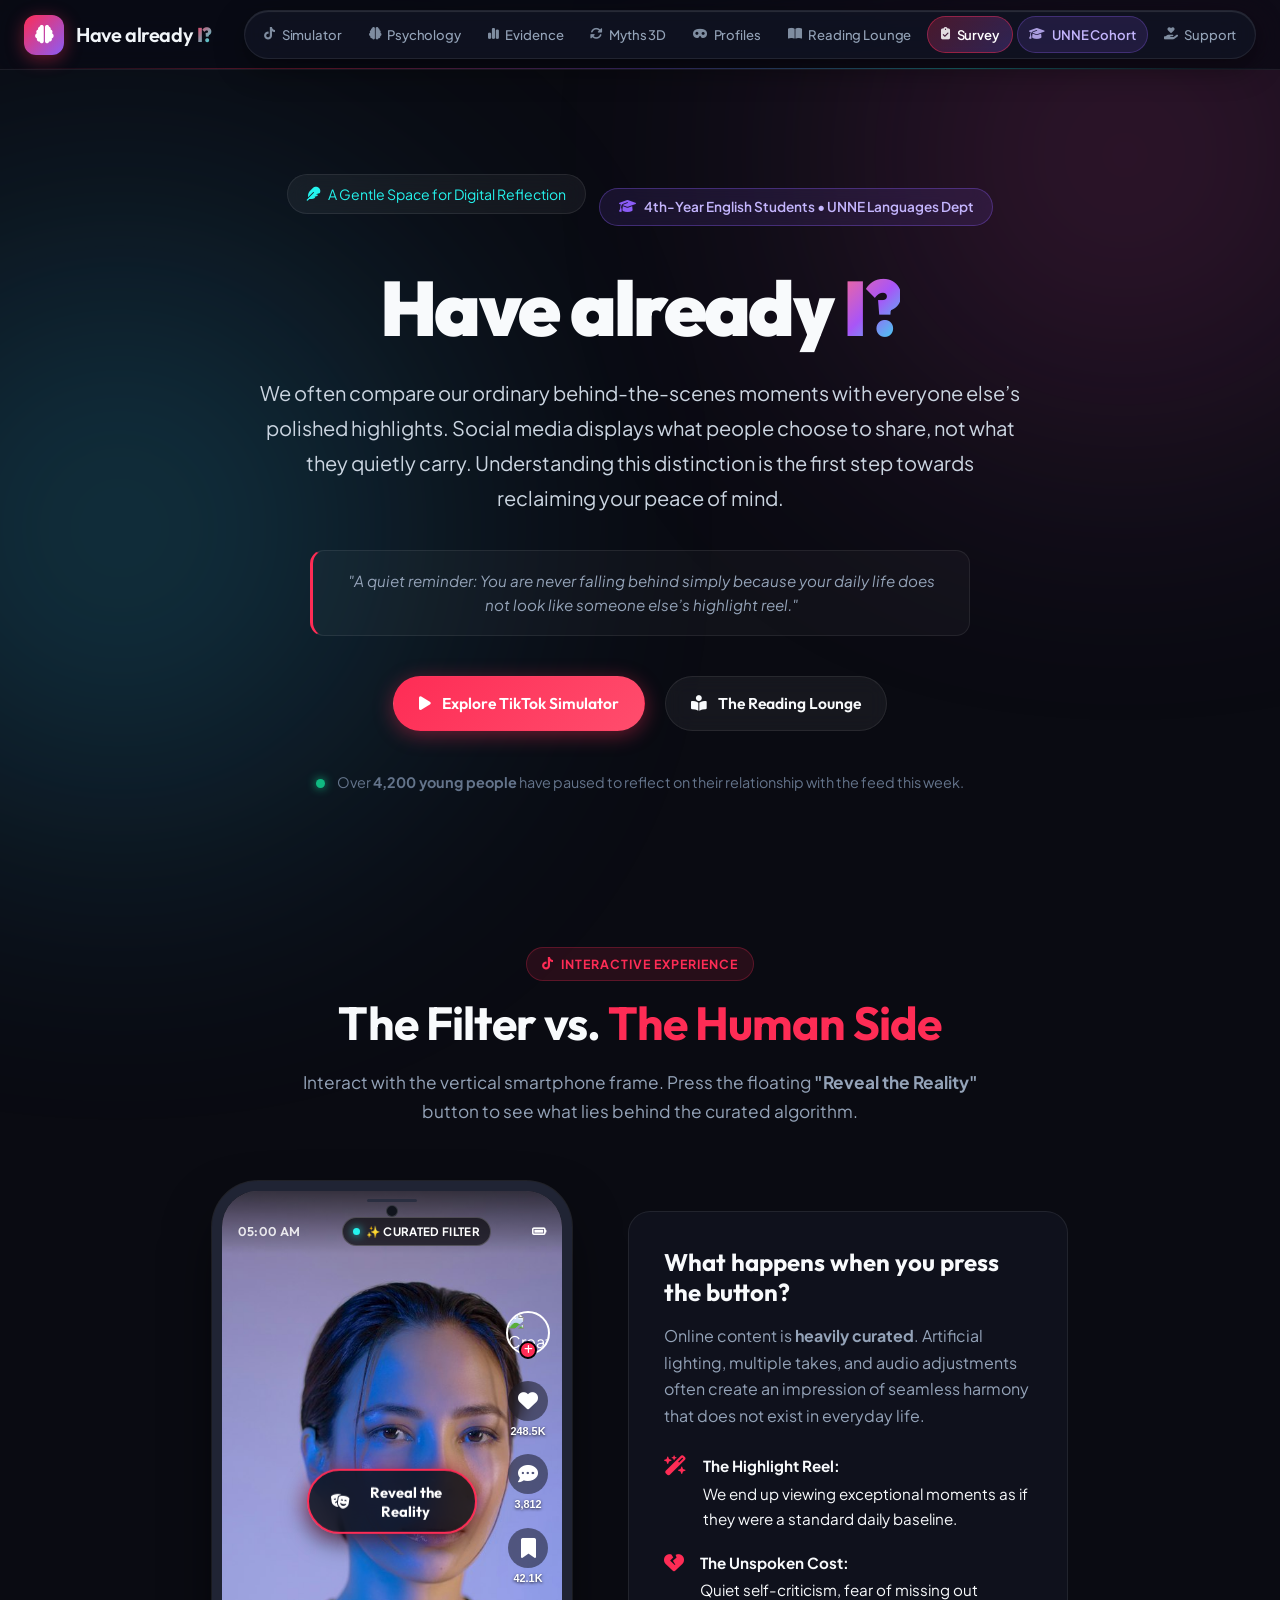
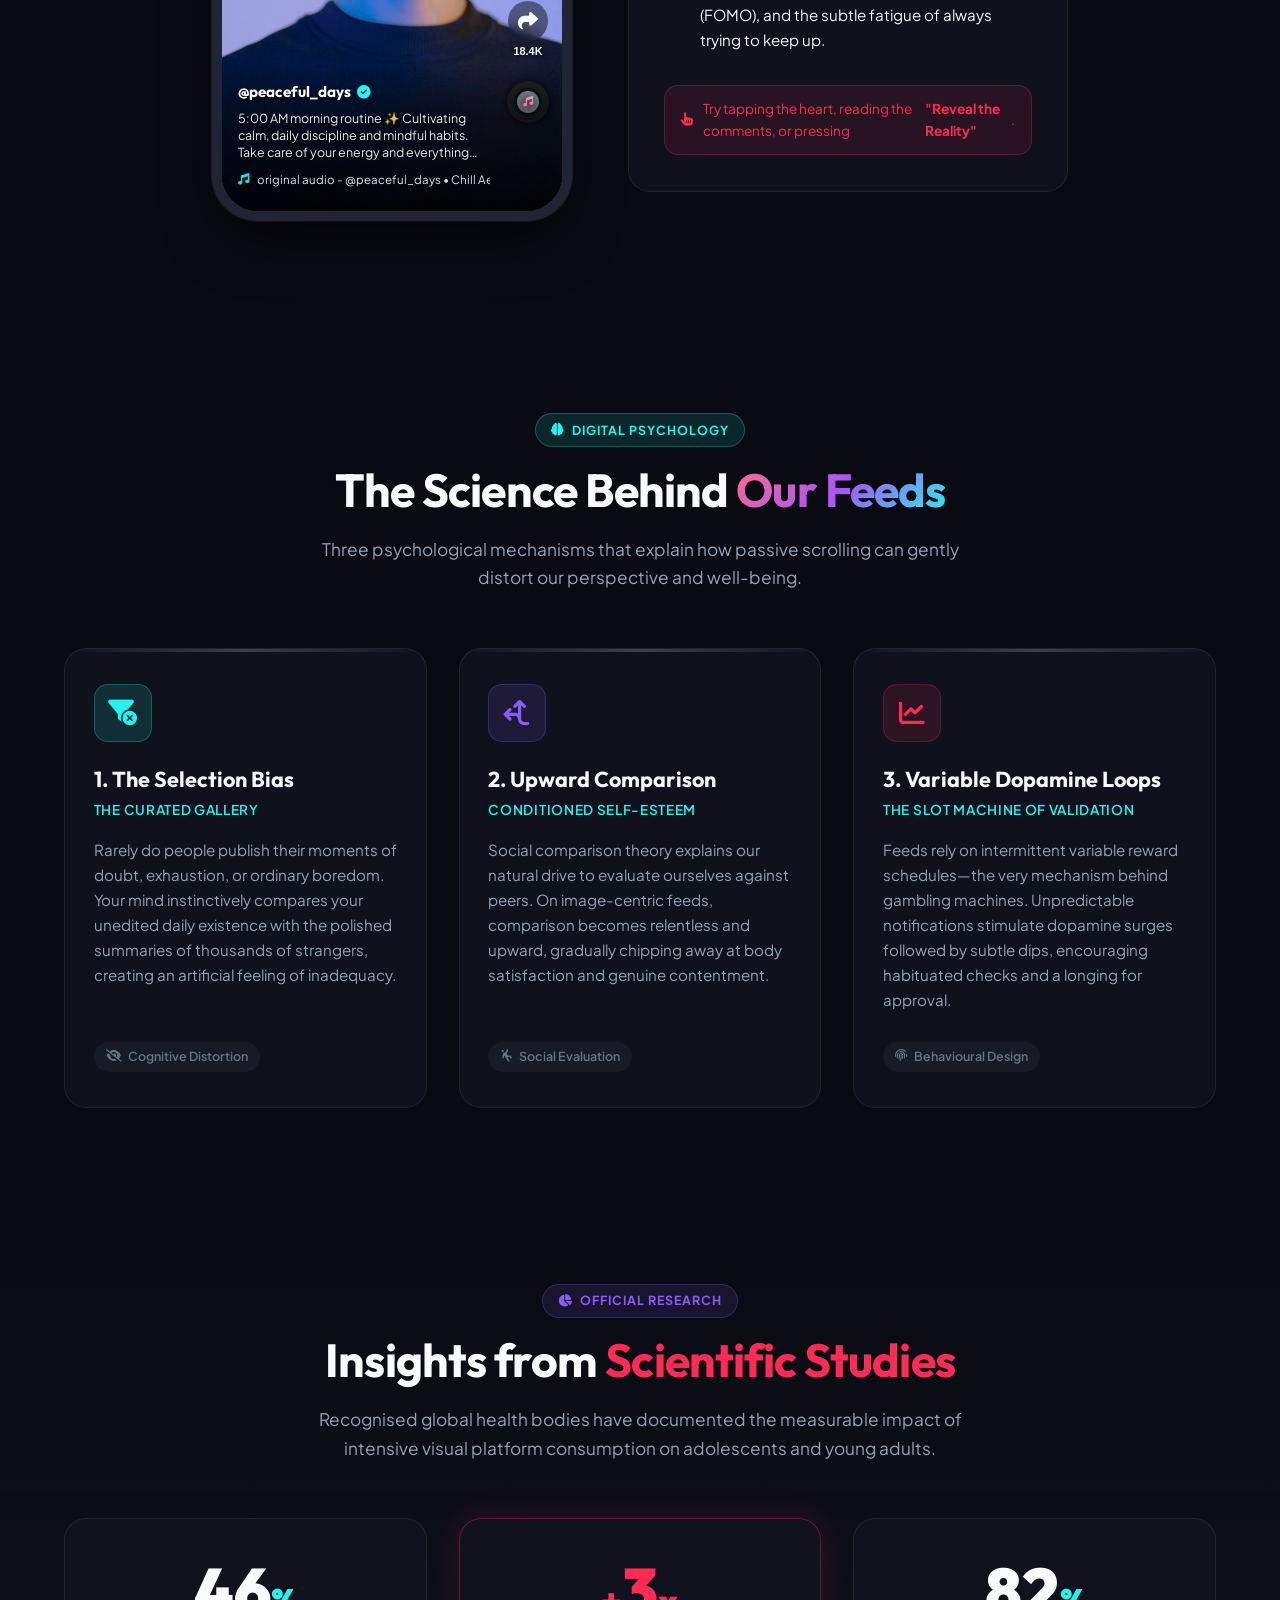
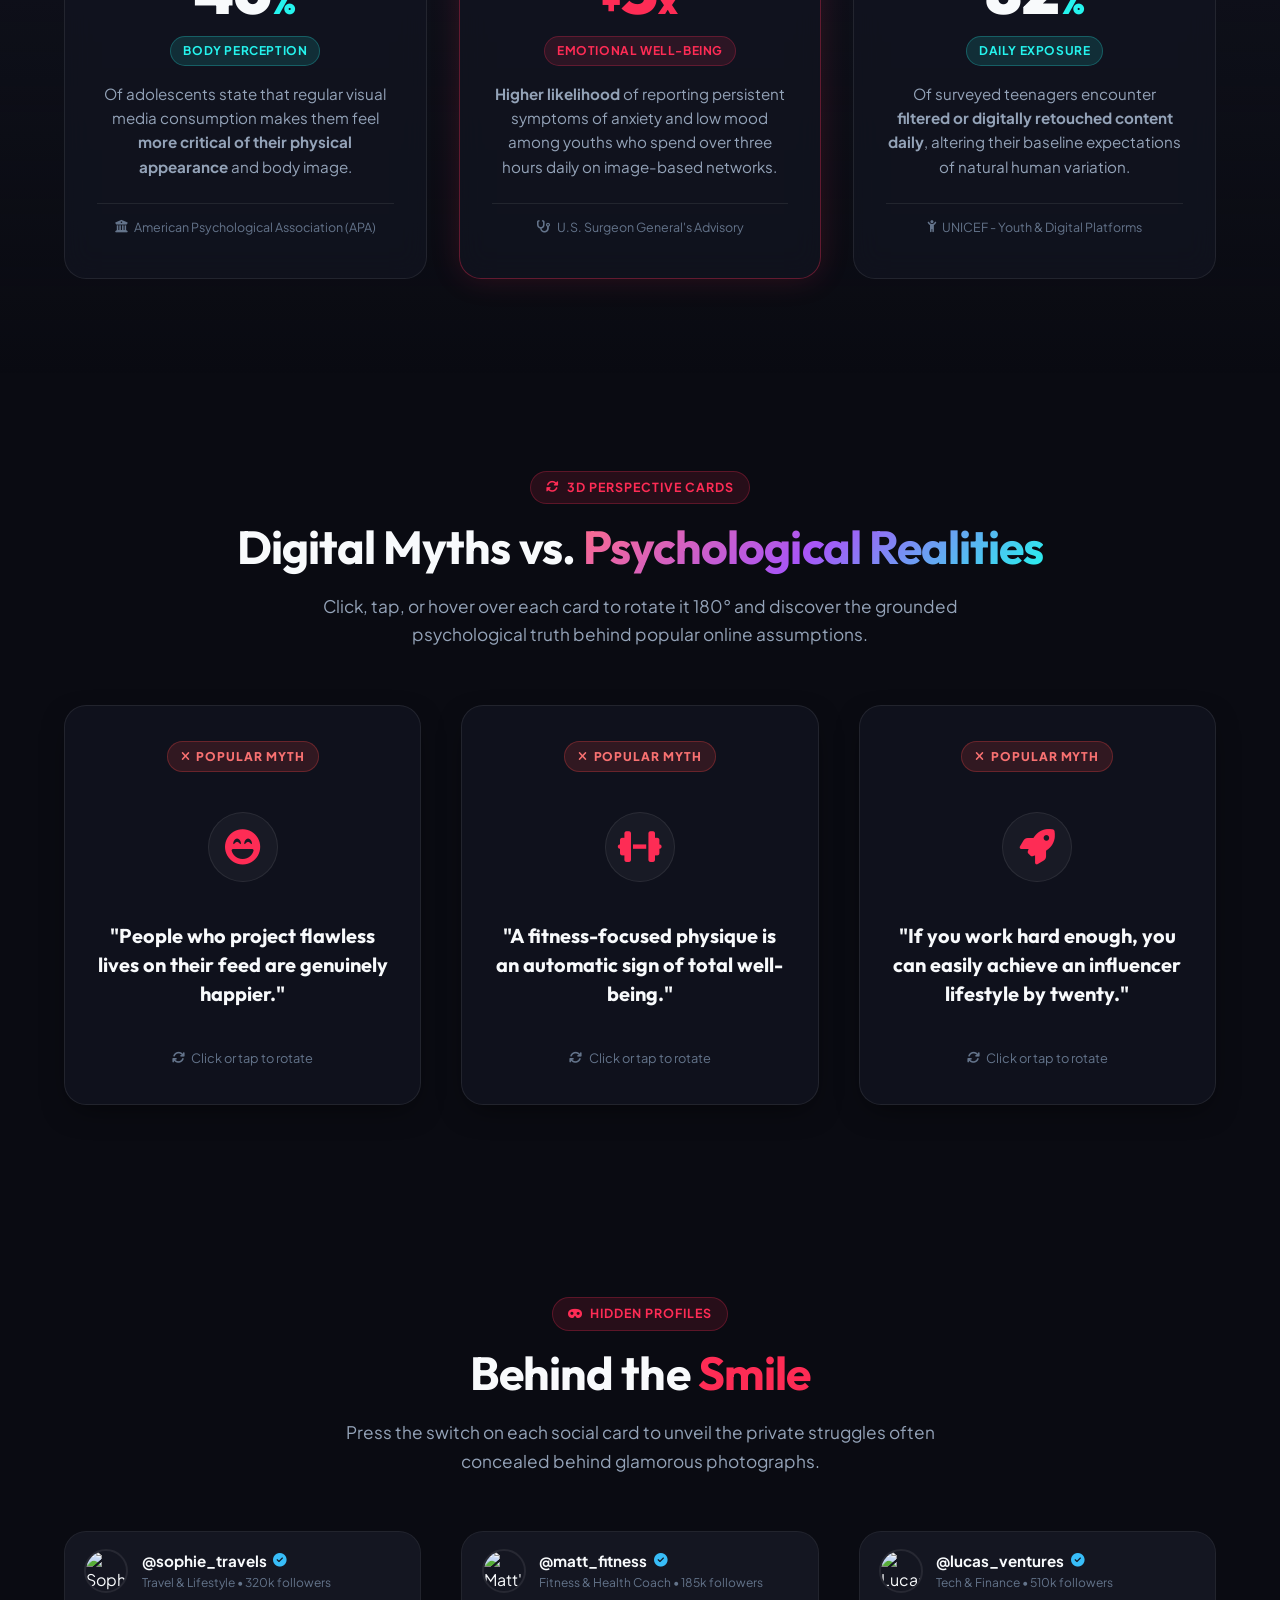
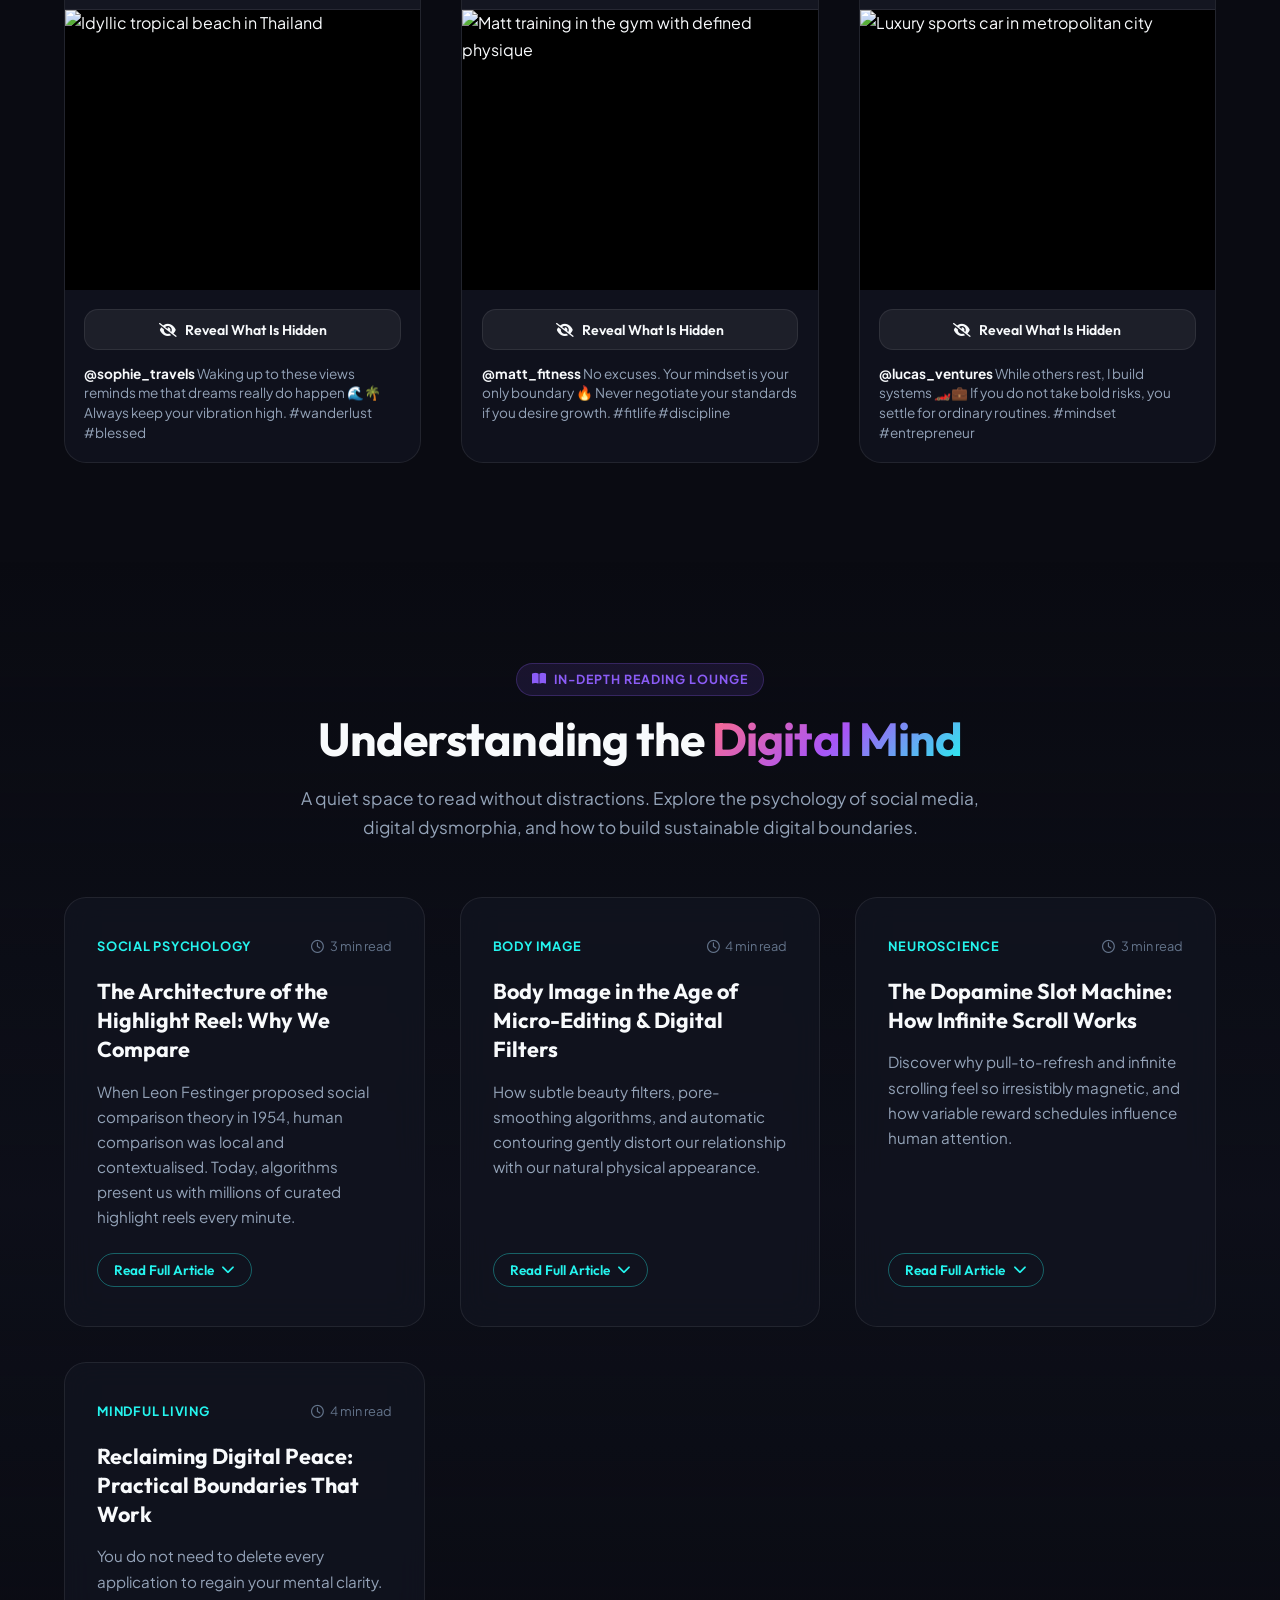
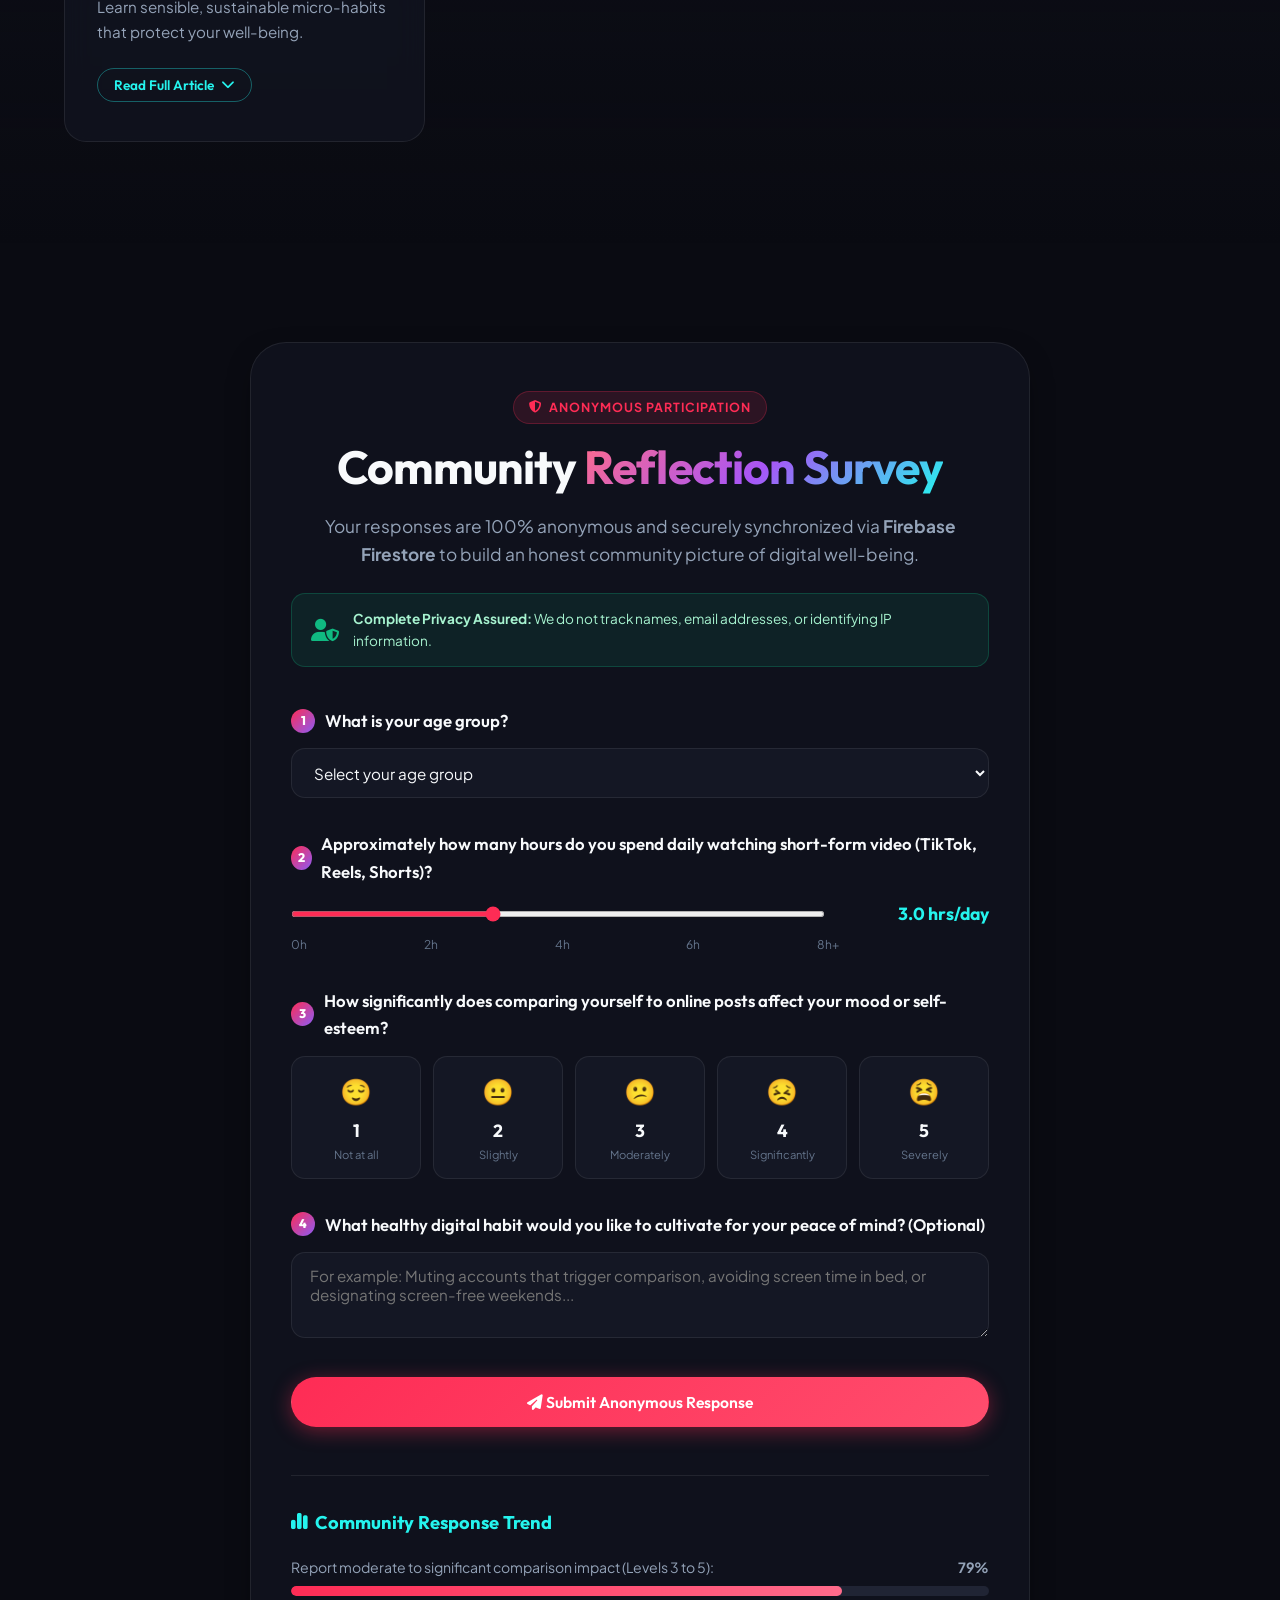
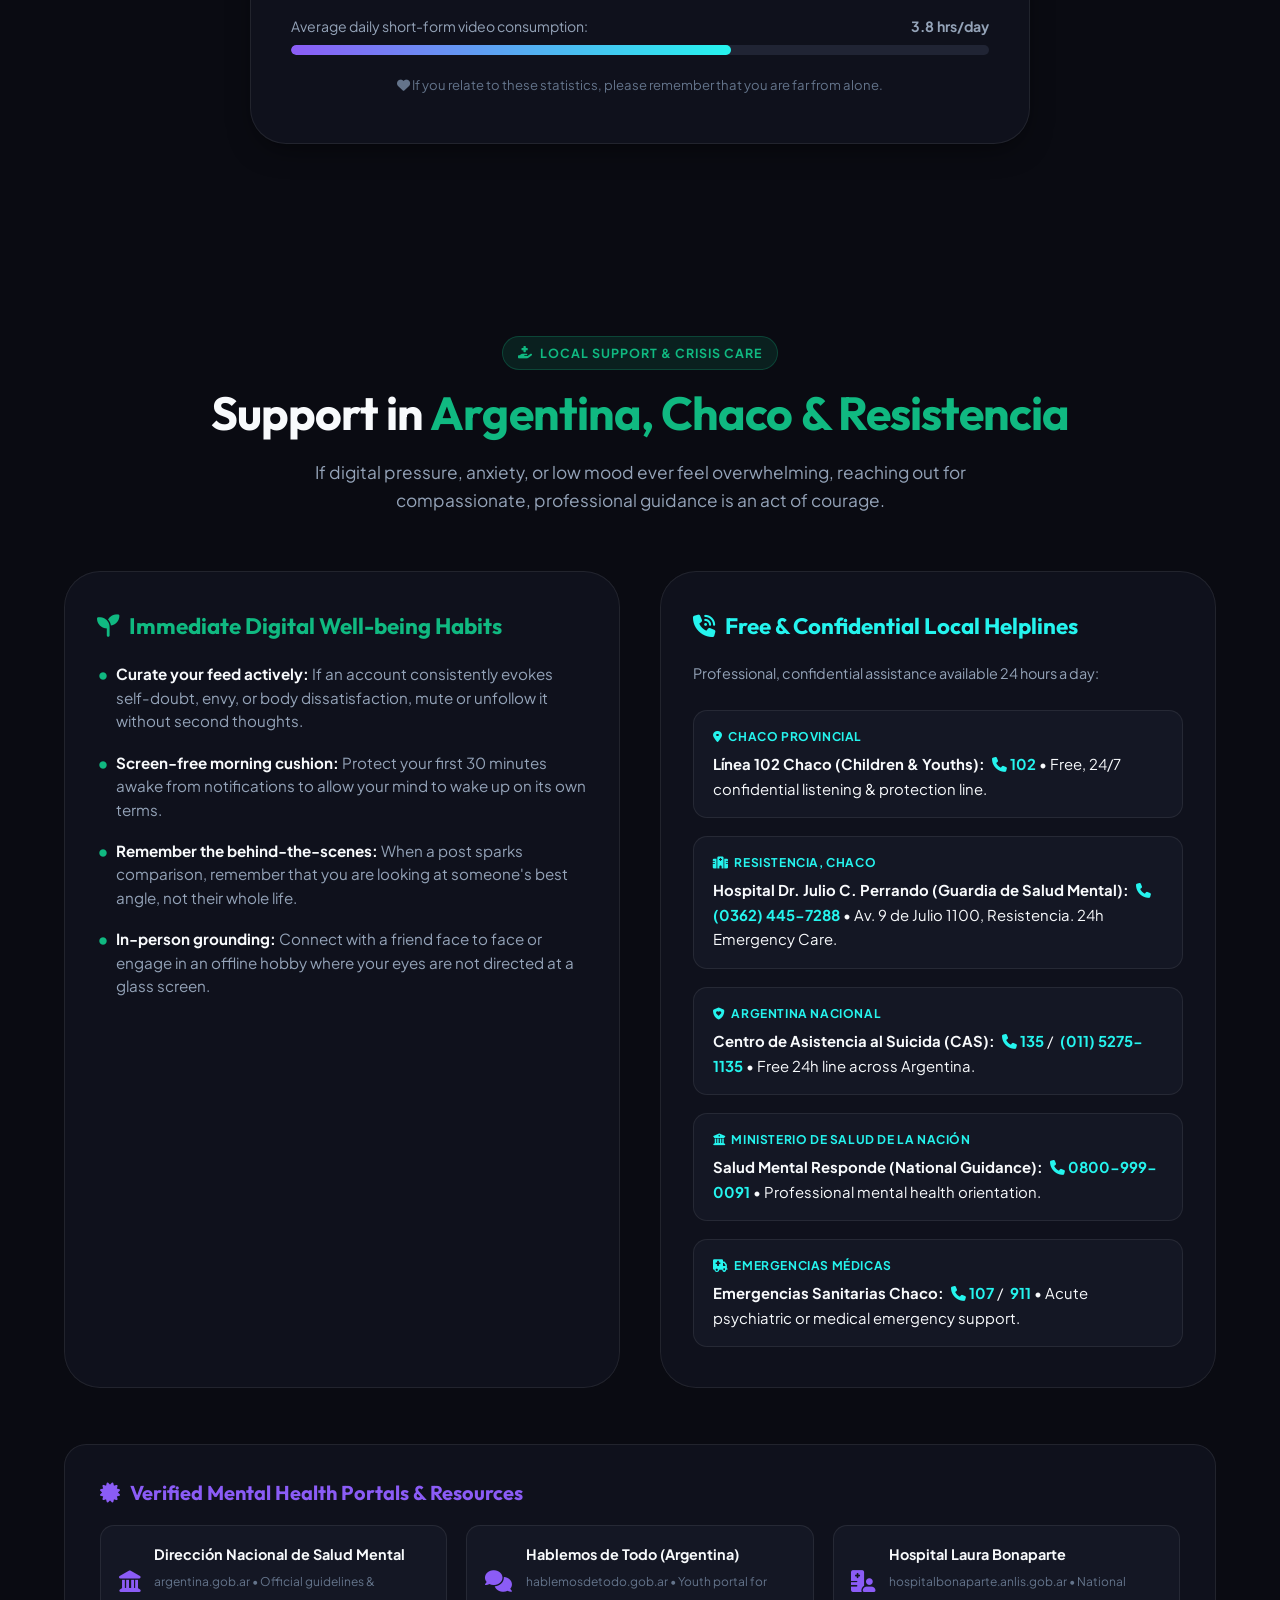
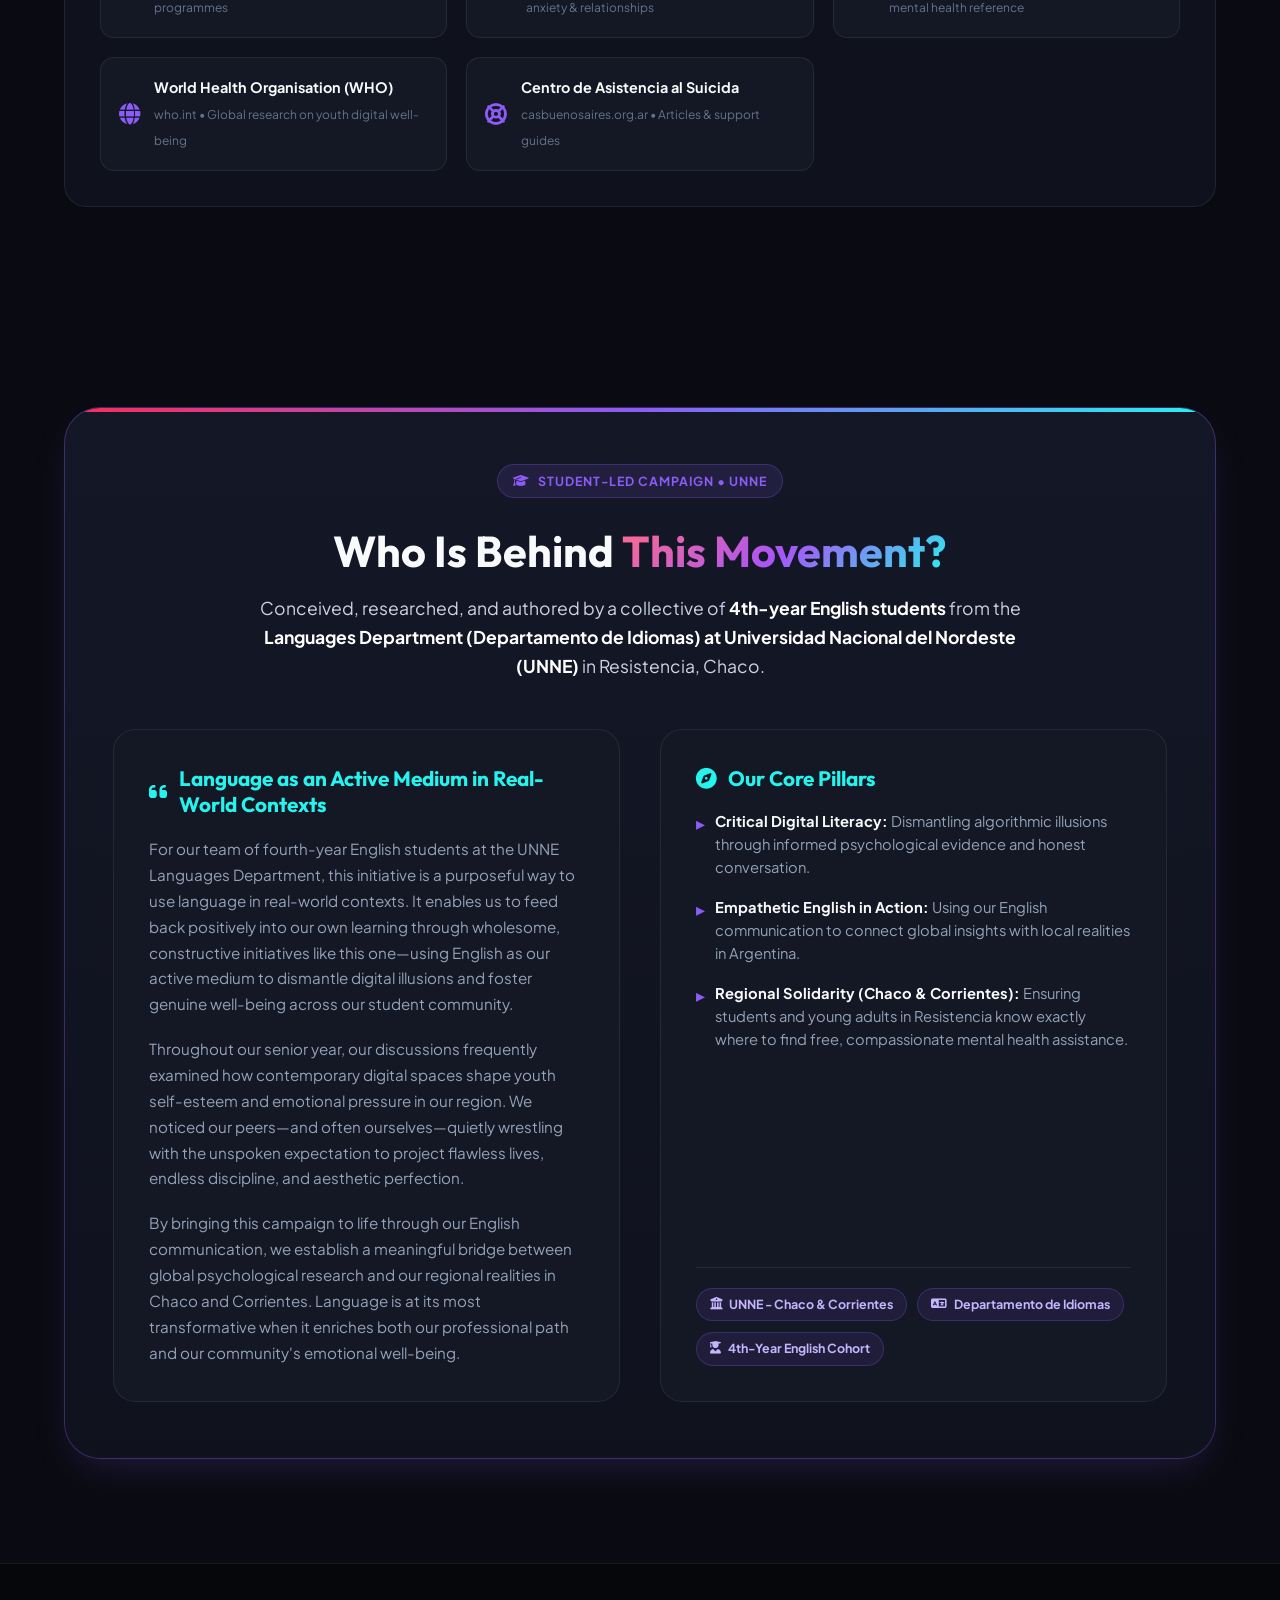
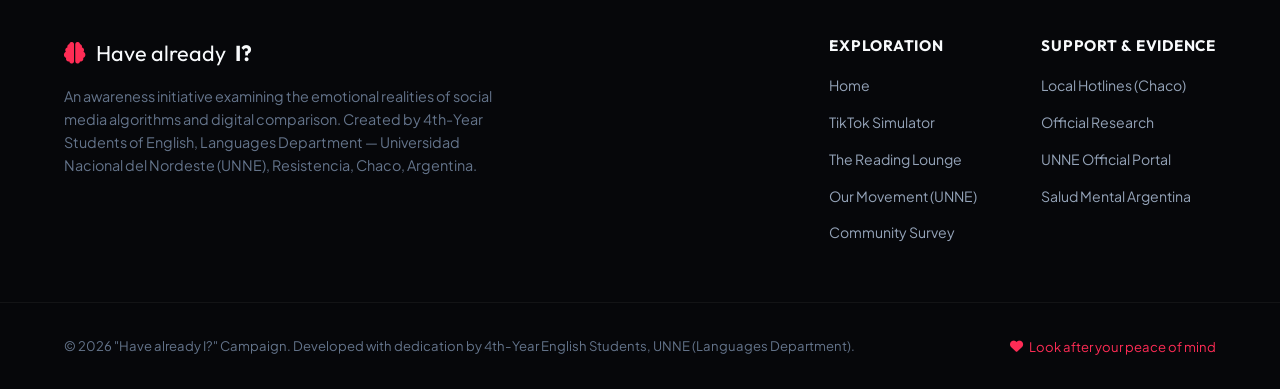
==== commit f8f50071: "Add files via upload" ====
--- a/index.html
+++ b/index.html
@@ -29,10 +29,20 @@
   <!-- SITE HEADER / NAVIGATION -->
   <header class="site-header">
     <div class="container header-container">
-      <a href="#hero" class="brand-logo">
+      <a href="#hero" class="brand-logo" id="brandLogo">
         <span class="logo-icon"><i class="fa-solid fa-brain"></i></span>
         <span class="logo-text">Have already <strong>I?</strong></span>
       </a>
+
+      <!-- Mobile / tablet app bar: current section title (hidden on desktop) -->
+      <div class="app-view-title" id="appViewTitle" aria-live="polite">Hub</div>
+
+      <!-- Mobile / tablet back button (hidden on desktop) -->
+      <button type="button" class="app-back-btn" id="appBackBtn" aria-label="Go back to the main hub">
+        <i class="fa-solid fa-chevron-left"></i>
+        <span class="app-back-label">Hub</span>
+      </button>
+
       <nav class="main-nav" id="mainNav" aria-label="Main Navigation">
         <ul class="nav-list" id="navList">
           <li><a href="#simulator" class="nav-link"><i class="fa-brands fa-tiktok"></i> Simulator</a></li>
@@ -46,13 +56,24 @@
           <li><a href="#support" class="nav-link"><i class="fa-solid fa-hand-holding-heart"></i> Support</a></li>
         </ul>
       </nav>
-      <button class="mobile-menu-toggle" id="mobileMenuBtn" aria-label="Open navigation menu">
+      <button class="mobile-menu-toggle" id="mobileMenuBtn" aria-label="Open navigation menu" aria-expanded="false" aria-controls="mainNav">
         <i class="fa-solid fa-bars"></i>
       </button>
     </div>
   </header>
 
+  <!-- Dim layer behind the internal menu drawer (mobile / tablet only) -->
+  <div class="nav-scrim" id="navScrim" hidden></div>
+
+  <!-- On desktop this wrapper is invisible (display: contents).
+       On mobile / tablet it becomes the full-screen scrolling shell. -->
+  <div class="app-shell" id="appShell">
+
   <main>
+    <!-- ===============================================================
+         HUB SCREEN (visible on mobile / tablet, invisible on desktop)
+         =============================================================== -->
+    <div class="app-hub" id="hub">
     <!-- ===============================================================
          A. HERO / REFINED EMOTIONAL COVER
          =============================================================== -->
@@ -92,6 +113,119 @@
         </div>
       </div>
     </section>
+
+      <!-- ===============================================================
+           INTERNAL MENU: pick the section you want to visit.
+           Hidden on desktop, where the classic single-page scroll stays.
+           =============================================================== -->
+      <nav class="hub-menu" id="hubMenu" aria-label="Choose a section to explore">
+        <div class="hub-menu-head">
+          <span class="hub-menu-eyebrow"><i class="fa-solid fa-compass"></i> Explore</span>
+          <h2 class="hub-menu-title">Where would you like to begin?</h2>
+          <p class="hub-menu-hint">
+            Choose one area at a time so the experience stays light on small screens.
+            Use the <strong>back arrow</strong> in the header to return to this hub.
+          </p>
+        </div>
+
+        <div class="hub-crisis-strip">
+          <i class="fa-solid fa-hand-holding-heart"></i>
+          <div>
+            <strong>Need to talk to someone right now?</strong>
+            Free and confidential, 24/7:
+            <a href="tel:102">102</a> (Chaco) &middot; <a href="tel:135">135</a> (Argentina)
+          </div>
+        </div>
+
+        <div class="hub-grid">
+          <a href="#simulator" class="hub-card hub-card--feature tone-pink">
+            <span class="hub-card-icon"><i class="fa-brands fa-tiktok"></i></span>
+            <span class="hub-card-body">
+              <strong>TikTok Simulator</strong>
+              <small>Press “Reveal the Reality” and watch the curated highlight collapse into the human side.</small>
+            </span>
+            <span class="hub-card-go"><i class="fa-solid fa-arrow-right"></i></span>
+          </a>
+
+          <a href="#psychology" class="hub-card tone-cyan">
+            <span class="hub-card-icon"><i class="fa-solid fa-brain"></i></span>
+            <span class="hub-card-body">
+              <strong>Digital Psychology</strong>
+              <small>Selection bias, upward comparison and dopamine loops explained gently.</small>
+            </span>
+            <span class="hub-card-go"><i class="fa-solid fa-arrow-right"></i></span>
+          </a>
+
+          <a href="#evidence" class="hub-card tone-purple">
+            <span class="hub-card-icon"><i class="fa-solid fa-chart-simple"></i></span>
+            <span class="hub-card-body">
+              <strong>The Evidence</strong>
+              <small>APA, Surgeon General and UNICEF data on young minds.</small>
+            </span>
+            <span class="hub-card-go"><i class="fa-solid fa-arrow-right"></i></span>
+          </a>
+
+          <a href="#myths" class="hub-card tone-amber">
+            <span class="hub-card-icon"><i class="fa-solid fa-rotate"></i></span>
+            <span class="hub-card-body">
+              <strong>Myths vs. Realities</strong>
+              <small>Tap the 3D cards to flip each popular myth around.</small>
+            </span>
+            <span class="hub-card-go"><i class="fa-solid fa-arrow-right"></i></span>
+          </a>
+
+          <a href="#profiles" class="hub-card tone-pink">
+            <span class="hub-card-icon"><i class="fa-solid fa-mask"></i></span>
+            <span class="hub-card-body">
+              <strong>Behind the Smile</strong>
+              <small>Unveil the hidden struggles behind three perfect profiles.</small>
+            </span>
+            <span class="hub-card-go"><i class="fa-solid fa-arrow-right"></i></span>
+          </a>
+
+          <a href="#reading-lounge" class="hub-card hub-card--feature tone-purple">
+            <span class="hub-card-icon"><i class="fa-solid fa-book-open"></i></span>
+            <span class="hub-card-body">
+              <strong>The Reading Lounge</strong>
+              <small>Four in-depth essays on the digital mind, written to be read without distractions.</small>
+            </span>
+            <span class="hub-card-go"><i class="fa-solid fa-arrow-right"></i></span>
+          </a>
+
+          <a href="#survey" class="hub-card tone-cyan">
+            <span class="hub-card-icon"><i class="fa-solid fa-clipboard-check"></i></span>
+            <span class="hub-card-body">
+              <strong>Community Survey</strong>
+              <small>Two minutes, fully anonymous, and genuinely useful.</small>
+            </span>
+            <span class="hub-card-go"><i class="fa-solid fa-arrow-right"></i></span>
+          </a>
+
+          <a href="#support" class="hub-card tone-green">
+            <span class="hub-card-icon"><i class="fa-solid fa-hand-holding-heart"></i></span>
+            <span class="hub-card-body">
+              <strong>Support &amp; Hotlines</strong>
+              <small>Verified free care in Chaco, Resistencia and across Argentina.</small>
+            </span>
+            <span class="hub-card-go"><i class="fa-solid fa-arrow-right"></i></span>
+          </a>
+
+          <a href="#about-us" class="hub-card tone-purple">
+            <span class="hub-card-icon"><i class="fa-solid fa-graduation-cap"></i></span>
+            <span class="hub-card-body">
+              <strong>Our Movement (UNNE)</strong>
+              <small>The 4th-year English students behind this campaign.</small>
+            </span>
+            <span class="hub-card-go"><i class="fa-solid fa-arrow-right"></i></span>
+          </a>
+        </div>
+
+        <p class="hub-footnote">
+          <i class="fa-solid fa-heart"></i>
+          Take your time. There is no score, and you can leave whenever you like.
+        </p>
+      </nav>
+    </div><!-- /.app-hub -->
 
     <!-- ===============================================================
          B. INTERACTIVE TIKTOK SIMULATOR (9:16 VERTICAL FORMAT)
@@ -1137,6 +1271,7 @@
       </div>
     </section>
   </main>
+  <!-- /.app-shell -->
 
   <!-- FOOTER -->
   <footer class="site-footer">
@@ -1183,6 +1318,8 @@
     </div>
   </footer>
 
+  </div><!-- /.app-shell -->
+
   <!-- Core JavaScript File & Immediate Inlined Bootstrapper -->
   <script src="script.js"></script>
 </body>
--- a/styles.css
+++ b/styles.css
@@ -2513,3 +2513,609 @@
     grid-template-columns: 1fr;
   }
 }
+
+/* ===============================================================
+   8. APP SHELL / HUB — DIFFERENT LAYOUT FOR PHONE & TABLET
+   ----------------------------------------------------------------
+   Desktop (≥1024px) is untouched: the wrapper is `display: contents`,
+   the hub menu is hidden and every section keeps scrolling as before.
+   On smaller screens the same sections become one screen at a time
+   (a "hub" plus an internal menu), so the endless scroll disappears.
+   =============================================================== */
+
+/* --- Hidden everywhere by default (desktop safety net) --- */
+.app-back-btn,
+.app-view-title,
+.hub-menu,
+.nav-scrim {
+  display: none;
+}
+
+.app-shell {
+  display: contents;
+}
+
+/* ---------------------------------------------------------------
+   HUB MENU — styled here, only revealed on small screens
+   --------------------------------------------------------------- */
+.hub-menu {
+  padding: 2.5rem 0 3.5rem;
+  text-align: left;
+}
+
+.hub-menu-head {
+  margin-bottom: 1.75rem;
+}
+
+.hub-menu-eyebrow {
+  display: inline-flex;
+  align-items: center;
+  gap: 0.5rem;
+  font-size: 0.74rem;
+  font-weight: 700;
+  text-transform: uppercase;
+  letter-spacing: 0.14em;
+  color: var(--accent-cyan);
+  margin-bottom: 0.65rem;
+}
+
+.hub-menu-title {
+  font-size: clamp(1.5rem, 5.6vw, 2rem);
+  font-weight: 800;
+  letter-spacing: -0.03em;
+  margin-bottom: 0.6rem;
+  line-height: 1.15;
+}
+
+.hub-menu-hint {
+  font-size: 0.92rem;
+  color: var(--text-secondary);
+  line-height: 1.65;
+}
+
+.hub-menu-hint strong {
+  color: var(--text-soft);
+}
+
+/* Emergency quick-dial strip */
+.hub-crisis-strip {
+  display: flex;
+  align-items: flex-start;
+  gap: 0.85rem;
+  background: rgba(16, 185, 129, 0.09);
+  border: 1px solid rgba(16, 185, 129, 0.3);
+  border-radius: var(--radius-md);
+  padding: 0.95rem 1.05rem;
+  margin-bottom: 1.5rem;
+  font-size: 0.88rem;
+  color: var(--text-soft);
+  line-height: 1.6;
+}
+
+.hub-crisis-strip i {
+  color: var(--accent-green);
+  font-size: 1.05rem;
+  margin-top: 0.15rem;
+  flex-shrink: 0;
+}
+
+.hub-crisis-strip strong {
+  display: block;
+  color: #ffffff;
+  margin-bottom: 0.15rem;
+}
+
+.hub-crisis-strip a {
+  color: var(--accent-green);
+  font-weight: 700;
+  text-decoration: none;
+  border-bottom: 1px solid rgba(16, 185, 129, 0.5);
+}
+
+/* Card grid: 1 column on phones, 2 on larger phones/small tablets */
+.hub-grid {
+  display: grid;
+  grid-template-columns: 1fr;
+  gap: 0.85rem;
+}
+
+.hub-card {
+  position: relative;
+  display: flex;
+  align-items: center;
+  gap: 1rem;
+  padding: 1.15rem 1.25rem;
+  border-radius: var(--radius-lg);
+  background: linear-gradient(135deg, rgba(255, 255, 255, 0.07), rgba(255, 255, 255, 0.025));
+  border: 1px solid var(--border-subtle);
+  box-shadow: var(--shadow-card);
+  text-decoration: none;
+  color: var(--text-primary);
+  overflow: hidden;
+  transition: transform 0.25s cubic-bezier(0.16, 1, 0.3, 1),
+              border-color 0.25s ease,
+              box-shadow 0.25s ease;
+  -webkit-tap-highlight-color: transparent;
+}
+
+/* Colour wash per card */
+.hub-card::before {
+  content: '';
+  position: absolute;
+  inset: 0;
+  background: radial-gradient(120% 120% at 0% 0%, var(--card-glow, rgba(254, 44, 85, 0.18)), transparent 62%);
+  opacity: 0.85;
+  pointer-events: none;
+}
+
+.hub-card:active {
+  transform: scale(0.975);
+}
+
+@media (hover: hover) {
+  .hub-card:hover {
+    transform: translateY(-3px);
+    border-color: var(--card-accent, var(--accent-pink));
+    box-shadow: 0 14px 34px -12px rgba(0, 0, 0, 0.7);
+  }
+}
+
+.hub-card-icon {
+  position: relative;
+  z-index: 1;
+  flex-shrink: 0;
+  width: 46px;
+  height: 46px;
+  border-radius: 15px;
+  display: flex;
+  align-items: center;
+  justify-content: center;
+  font-size: 1.05rem;
+  background: var(--card-icon-bg, rgba(254, 44, 85, 0.16));
+  border: 1px solid var(--card-border, rgba(254, 44, 85, 0.32));
+  color: var(--card-accent, var(--accent-pink));
+}
+
+.hub-card-body {
+  position: relative;
+  z-index: 1;
+  min-width: 0;
+}
+
+.hub-card-body strong {
+  display: block;
+  font-family: var(--font-heading);
+  font-size: 1rem;
+  font-weight: 700;
+  letter-spacing: -0.015em;
+  margin-bottom: 0.2rem;
+}
+
+.hub-card-body small {
+  display: block;
+  font-size: 0.82rem;
+  line-height: 1.5;
+  color: var(--text-secondary);
+}
+
+.hub-card-go {
+  position: relative;
+  z-index: 1;
+  margin-left: auto;
+  flex-shrink: 0;
+  width: 32px;
+  height: 32px;
+  border-radius: 50%;
+  display: flex;
+  align-items: center;
+  justify-content: center;
+  font-size: 0.7rem;
+  color: var(--card-accent, var(--accent-pink));
+  background: var(--card-icon-bg, rgba(254, 44, 85, 0.16));
+  transition: transform 0.25s ease;
+}
+
+@media (hover: hover) {
+  .hub-card:hover .hub-card-go {
+    transform: translateX(3px);
+  }
+}
+
+/* Featured cards get a stronger identity and stretch full width */
+.hub-card--feature {
+  background: linear-gradient(135deg, var(--card-glow, rgba(254, 44, 85, 0.22)), rgba(255, 255, 255, 0.03) 70%);
+  border-color: var(--card-border, rgba(254, 44, 85, 0.35));
+}
+
+.hub-card--feature .hub-card-icon {
+  width: 54px;
+  height: 54px;
+  font-size: 1.25rem;
+}
+
+/* Per-card colour themes (set via modifier classes) */
+.hub-card.tone-pink {
+  --card-accent: var(--accent-pink);
+  --card-glow: rgba(254, 44, 85, 0.2);
+  --card-icon-bg: rgba(254, 44, 85, 0.16);
+  --card-border: rgba(254, 44, 85, 0.32);
+}
+.hub-card.tone-cyan {
+  --card-accent: var(--accent-cyan);
+  --card-glow: rgba(37, 244, 238, 0.18);
+  --card-icon-bg: rgba(37, 244, 238, 0.14);
+  --card-border: rgba(37, 244, 238, 0.3);
+}
+.hub-card.tone-purple {
+  --card-accent: var(--accent-purple);
+  --card-glow: rgba(139, 92, 246, 0.2);
+  --card-icon-bg: rgba(139, 92, 246, 0.16);
+  --card-border: rgba(139, 92, 246, 0.32);
+}
+.hub-card.tone-green {
+  --card-accent: var(--accent-green);
+  --card-glow: rgba(16, 185, 129, 0.18);
+  --card-icon-bg: rgba(16, 185, 129, 0.14);
+  --card-border: rgba(16, 185, 129, 0.3);
+}
+.hub-card.tone-amber {
+  --card-accent: var(--accent-amber);
+  --card-glow: rgba(245, 158, 11, 0.18);
+  --card-icon-bg: rgba(245, 158, 11, 0.14);
+  --card-border: rgba(245, 158, 11, 0.3);
+}
+
+.hub-footnote {
+  display: flex;
+  align-items: center;
+  justify-content: center;
+  gap: 0.5rem;
+  margin-top: 2rem;
+  font-size: 0.82rem;
+  color: var(--text-secondary);
+  text-align: center;
+}
+
+.hub-footnote i {
+  color: var(--accent-pink);
+}
+
+/* Back button & view title in the header */
+.app-back-btn {
+  align-items: center;
+  gap: 0.35rem;
+  background: rgba(255, 255, 255, 0.1);
+  border: 1px solid rgba(255, 255, 255, 0.16);
+  color: var(--text-primary);
+  font-family: var(--font-body);
+  font-size: 0.78rem;
+  font-weight: 600;
+  padding: 0.45rem 0.85rem;
+  border-radius: var(--radius-pill);
+  cursor: pointer;
+  transition: all var(--transition-fast);
+  -webkit-tap-highlight-color: transparent;
+}
+
+.app-back-btn i {
+  font-size: 0.7rem;
+}
+
+.app-back-btn:active {
+  transform: scale(0.95);
+  background: rgba(255, 255, 255, 0.18);
+}
+
+.app-view-title {
+  flex: 1;
+  min-width: 0;
+  font-family: var(--font-heading);
+  font-size: 0.95rem;
+  font-weight: 700;
+  letter-spacing: -0.02em;
+  color: var(--text-primary);
+  overflow: hidden;
+  text-overflow: ellipsis;
+  white-space: nowrap;
+  text-align: center;
+  padding-right: 0.5rem;
+}
+
+/* Drawer dim layer */
+.nav-scrim {
+  position: fixed;
+  inset: 0;
+  background: rgba(4, 5, 12, 0.68);
+  backdrop-filter: blur(4px);
+  -webkit-backdrop-filter: blur(4px);
+  opacity: 0;
+  pointer-events: none;
+  transition: opacity 0.3s ease;
+  z-index: 1500;
+}
+
+.nav-scrim[hidden] {
+  display: none;
+}
+
+body.nav-open .nav-scrim {
+  display: block;
+  opacity: 1;
+  pointer-events: auto;
+}
+
+/* ---------------------------------------------------------------
+   PHONE & TABLET — one screen at a time
+   --------------------------------------------------------------- */
+@media (max-width: 1023px) {
+  /* Every rule below is scoped to body.app-mode, which script.js adds on
+     phone/tablet screens. Without JS the classic page still works. */
+
+  /* The body stops scrolling; the shell below scrolls instead */
+  body.app-mode {
+    height: 100vh;
+    height: 100dvh;
+    overflow: hidden;
+    overscroll-behavior: none;
+  }
+
+  body.app-mode .app-shell {
+    display: block;
+    position: fixed;
+    inset: 0;
+    padding-top: var(--app-header-h, 60px);
+    overflow-y: auto;
+    overflow-x: hidden;
+    -webkit-overflow-scrolling: touch;
+    overscroll-behavior-y: contain;
+  }
+
+  /* Reveal the hub menu, the back button and the view title */
+  body.app-mode .hub-menu,
+  body.app-mode.app-in-view .app-back-btn,
+  body.app-mode.app-in-view .app-view-title {
+    display: block;
+  }
+
+  body.app-mode.app-in-view .app-back-btn {
+    display: inline-flex;
+  }
+
+  /* Only one screen at a time */
+  body.app-mode .app-shell > main > section {
+    display: none;
+    animation: appViewIn 0.42s cubic-bezier(0.16, 1, 0.3, 1) both;
+  }
+
+  body.app-mode .app-shell > main > section.app-view-active {
+    display: block;
+  }
+
+  body.app-mode .app-hub.app-view-hidden {
+    display: none;
+  }
+
+  /* The hub grid gets two columns once there is room */
+  @media (min-width: 560px) {
+    .hub-grid {
+      grid-template-columns: repeat(2, 1fr);
+    }
+
+    .hub-card--feature {
+      grid-column: span 2;
+    }
+  }
+
+  /* Tighter vertical rhythm on small screens */
+  body.app-mode .app-hub .hero-section {
+    padding: 2.2rem 0 1rem;
+    text-align: left;
+  }
+
+  body.app-mode .app-hub .hero-title {
+    font-size: clamp(2.1rem, 8.5vw, 3rem);
+    margin-bottom: 1rem;
+  }
+
+  body.app-mode .app-hub .hero-subtitle {
+    font-size: 1rem;
+    line-height: 1.7;
+    margin-bottom: 1.6rem;
+  }
+
+  body.app-mode .app-hub .hero-quote-card {
+    margin-bottom: 1.75rem;
+    padding: 1rem 1.2rem;
+    font-size: 0.9rem;
+  }
+
+  body.app-mode .app-hub .hero-actions {
+    margin-bottom: 1.75rem;
+  }
+
+  body.app-mode .app-hub .hero-actions .btn {
+    flex: 1 1 auto;
+    justify-content: center;
+    min-height: 48px;
+  }
+
+  body.app-mode .app-hub .hero-badges-row {
+    justify-content: flex-start;
+    gap: 0.6rem;
+  }
+
+  /* The footer travels with the hub, never with an inner section.
+     script.js adds .app-footer-visible when the hub is the active screen. */
+  body.app-mode .app-shell > footer {
+    display: none;
+  }
+
+  body.app-mode .app-shell > footer.app-footer-visible {
+    display: block;
+  }
+
+  /* Comfortable touch targets for the drawer on tablets too */
+  body.app-mode .mobile-menu-toggle {
+    display: flex;
+    flex-shrink: 0;
+  }
+
+  body.app-mode .main-nav {
+    background: transparent;
+    border: none;
+    box-shadow: none;
+    padding: 0;
+    /* Must be off: a backdrop-filter here would become the drawer's
+       containing block and misplace it over the app bar. */
+    backdrop-filter: none;
+    -webkit-backdrop-filter: none;
+  }
+
+  /* Header becomes a compact, pinned app bar (above the drawer) */
+  body.app-mode .site-header {
+    position: fixed;
+    top: 0;
+    left: 0;
+    right: 0;
+    z-index: 1700;
+    padding: 0.5rem 0;
+  }
+
+  body.app-mode .header-container {
+    gap: 0.7rem;
+    /* Neutralised so the drawer anchors to the app bar itself,
+       which is the containing block created by its backdrop-filter. */
+    position: static;
+  }
+
+  body.app-mode .brand-logo {
+    font-size: 1.05rem;
+    gap: 0.55rem;
+  }
+
+  body.app-mode .logo-icon {
+    width: 34px;
+    height: 34px;
+    border-radius: 10px;
+    font-size: 0.95rem;
+  }
+
+  /* Drawer: full-height panel sliding from the right.
+     NOTE: the app bar uses backdrop-filter, which makes it the containing
+     block for fixed descendants, so the drawer is positioned absolutely
+     against the header instead (top: 100% = just below the bar). */
+  body.app-mode .nav-list {
+    position: absolute;
+    top: 100%;
+    right: 0;
+    left: auto;
+    width: min(82vw, 330px);
+    height: calc(100vh - var(--app-header-h, 60px));
+    height: calc(100dvh - var(--app-header-h, 60px));
+    flex-direction: column;
+    align-items: stretch;
+    gap: 0.4rem;
+    padding: 1.25rem 1.25rem calc(2rem + env(safe-area-inset-bottom, 0px));
+    background: rgba(10, 12, 22, 0.97);
+    backdrop-filter: blur(26px) saturate(180%);
+    -webkit-backdrop-filter: blur(26px) saturate(180%);
+    border-left: 1px solid var(--border-subtle);
+    border-bottom: none;
+    overflow-y: auto;
+    z-index: 1600;
+    box-shadow: -20px 0 60px rgba(0, 0, 0, 0.6);
+    display: flex;
+    visibility: hidden;
+    transform: translateX(100%);
+    transition: transform 0.38s cubic-bezier(0.16, 1, 0.3, 1), visibility 0.38s;
+  }
+
+  body.app-mode .nav-list.active {
+    visibility: visible;
+    transform: translateX(0);
+  }
+
+  body.app-mode .nav-link {
+    font-size: 0.95rem;
+    padding: 0.8rem 1rem;
+    border-radius: var(--radius-md);
+    justify-content: flex-start;
+    border: 1px solid transparent;
+  }
+
+  body.app-mode .nav-link i {
+    font-size: 0.95rem;
+    width: 1.25rem;
+  }
+
+  body.app-mode .nav-link.active {
+    border-color: rgba(255, 255, 255, 0.16);
+  }
+
+  body.app-mode .nav-btn,
+  body.app-mode .nav-unne {
+    justify-content: flex-start;
+    width: 100%;
+  }
+}
+
+@keyframes appViewIn {
+  from {
+    opacity: 0;
+    transform: translateY(14px);
+  }
+  to {
+    opacity: 1;
+    transform: translateY(0);
+  }
+}
+
+/* ---------------------------------------------------------------
+   SMALL PHONE TWEAKS (≤400px)
+   --------------------------------------------------------------- */
+@media (max-width: 400px) {
+  .hub-card {
+    padding: 1rem;
+    gap: 0.85rem;
+  }
+
+  .hub-card-icon {
+    width: 42px;
+    height: 42px;
+    border-radius: 13px;
+    font-size: 0.95rem;
+  }
+
+  .hub-card-body strong {
+    font-size: 0.95rem;
+  }
+
+  .hub-card-body small {
+    font-size: 0.78rem;
+  }
+
+  .hub-card-go {
+    display: none;
+  }
+
+  .app-back-label {
+    display: none;
+  }
+
+  .app-back-btn {
+    padding: 0.5rem 0.7rem;
+  }
+}
+
+/* Accessibility: respect reduced-motion preferences */
+@media (prefers-reduced-motion: reduce) {
+  .app-shell > main > section {
+    animation: none;
+  }
+
+  .nav-list,
+  .hub-card,
+  .nav-scrim {
+    transition: none;
+  }
+}
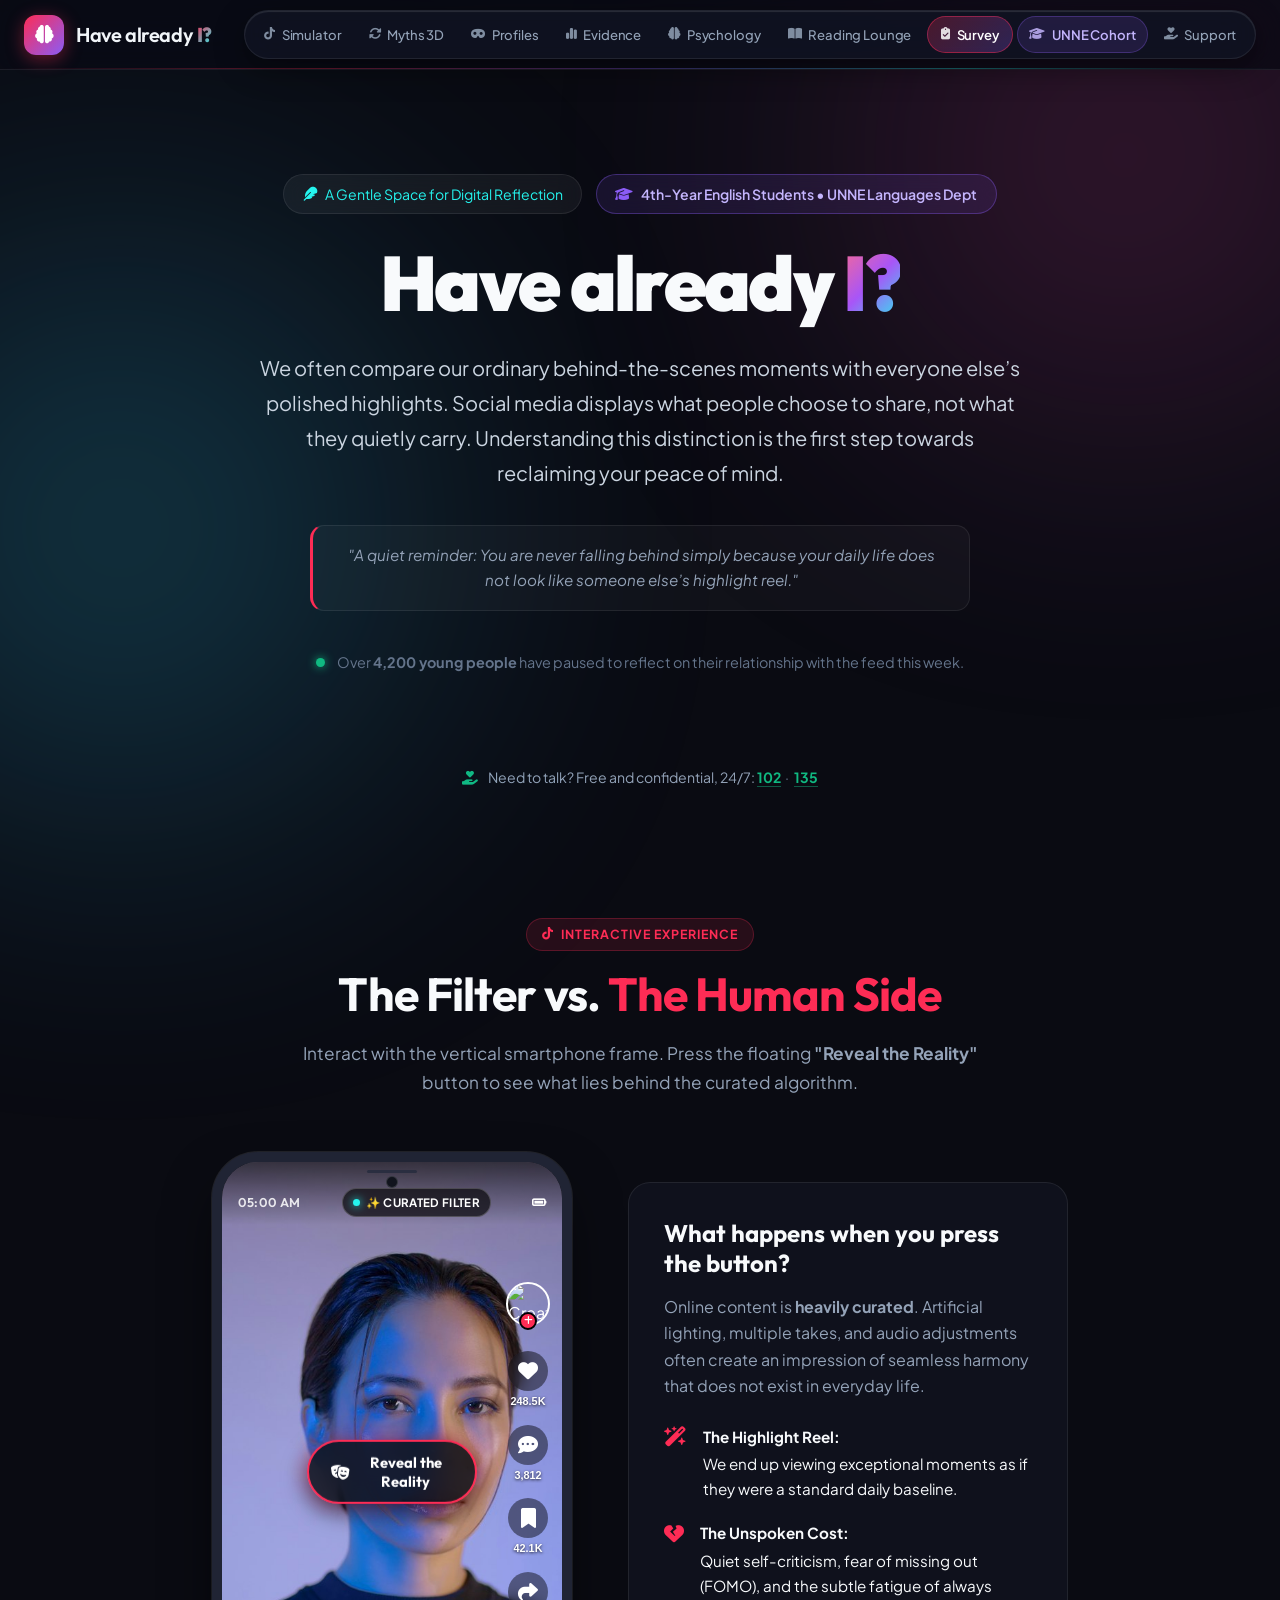
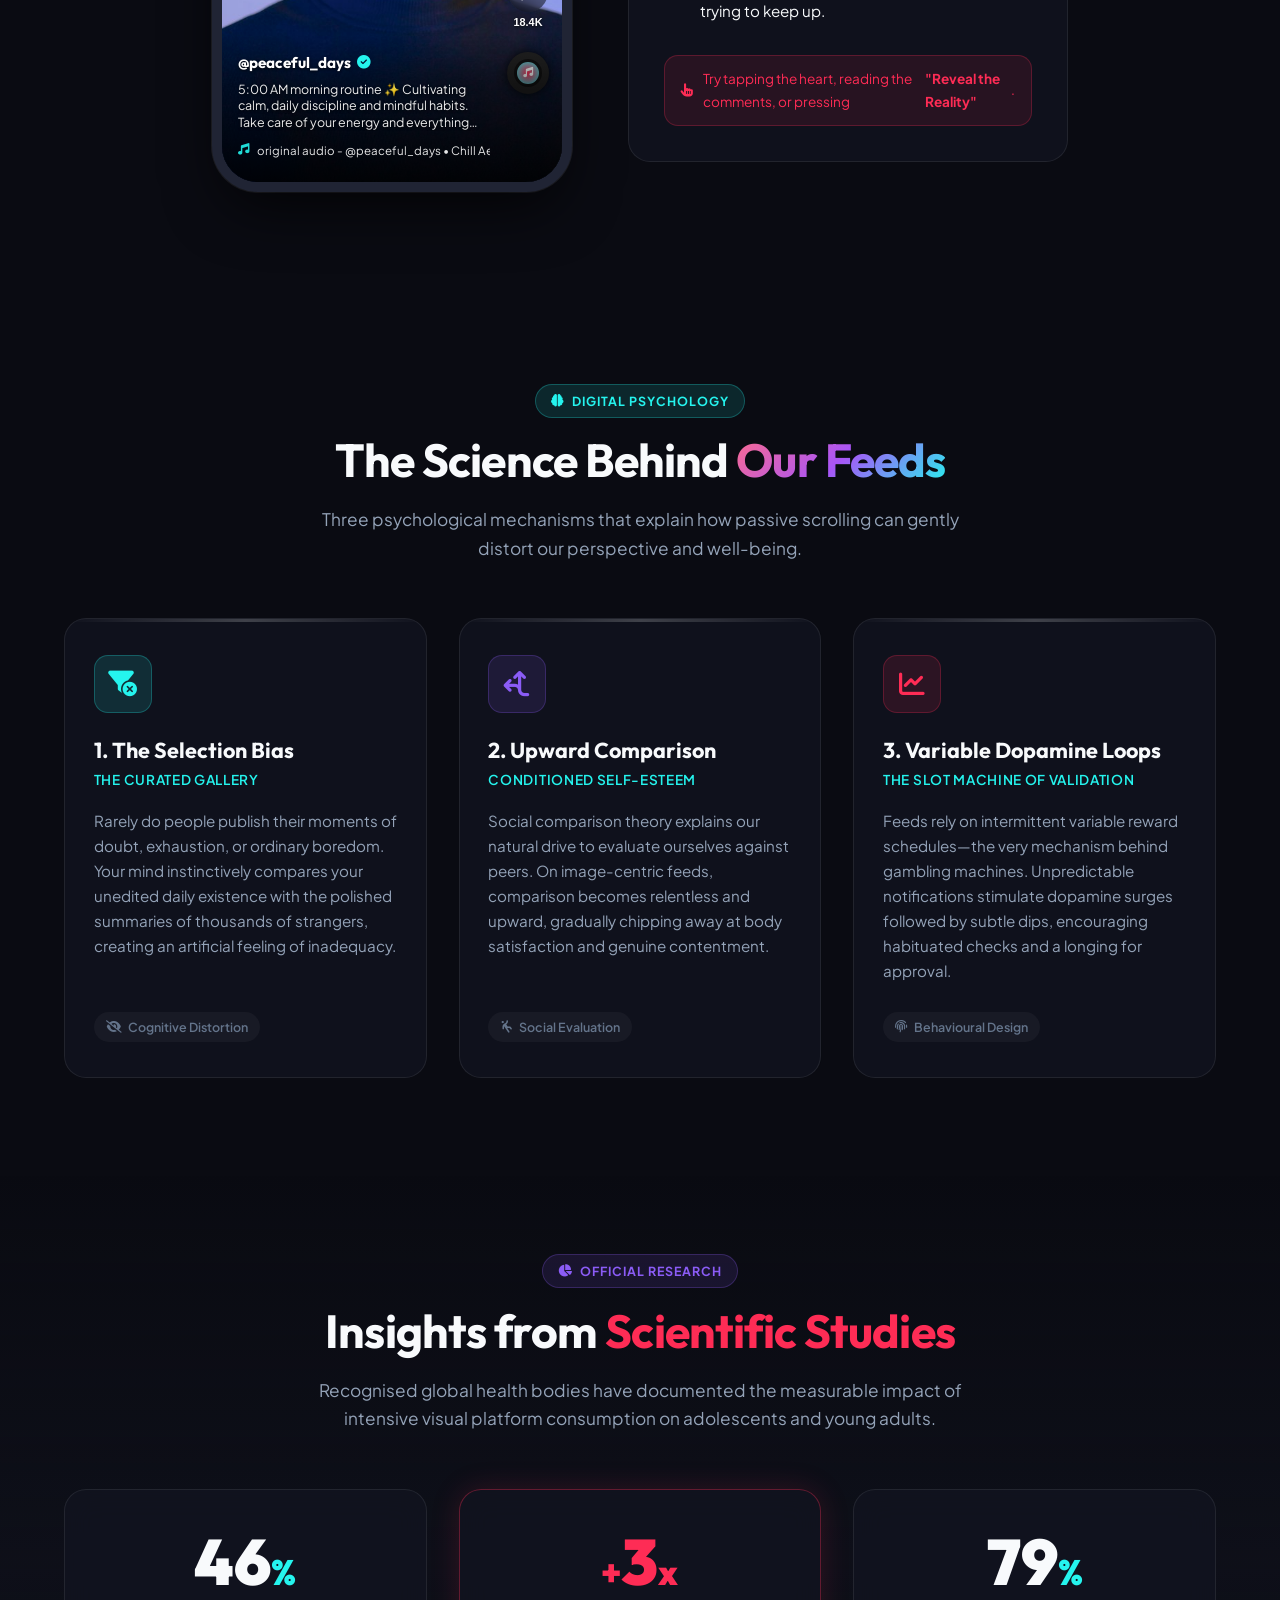
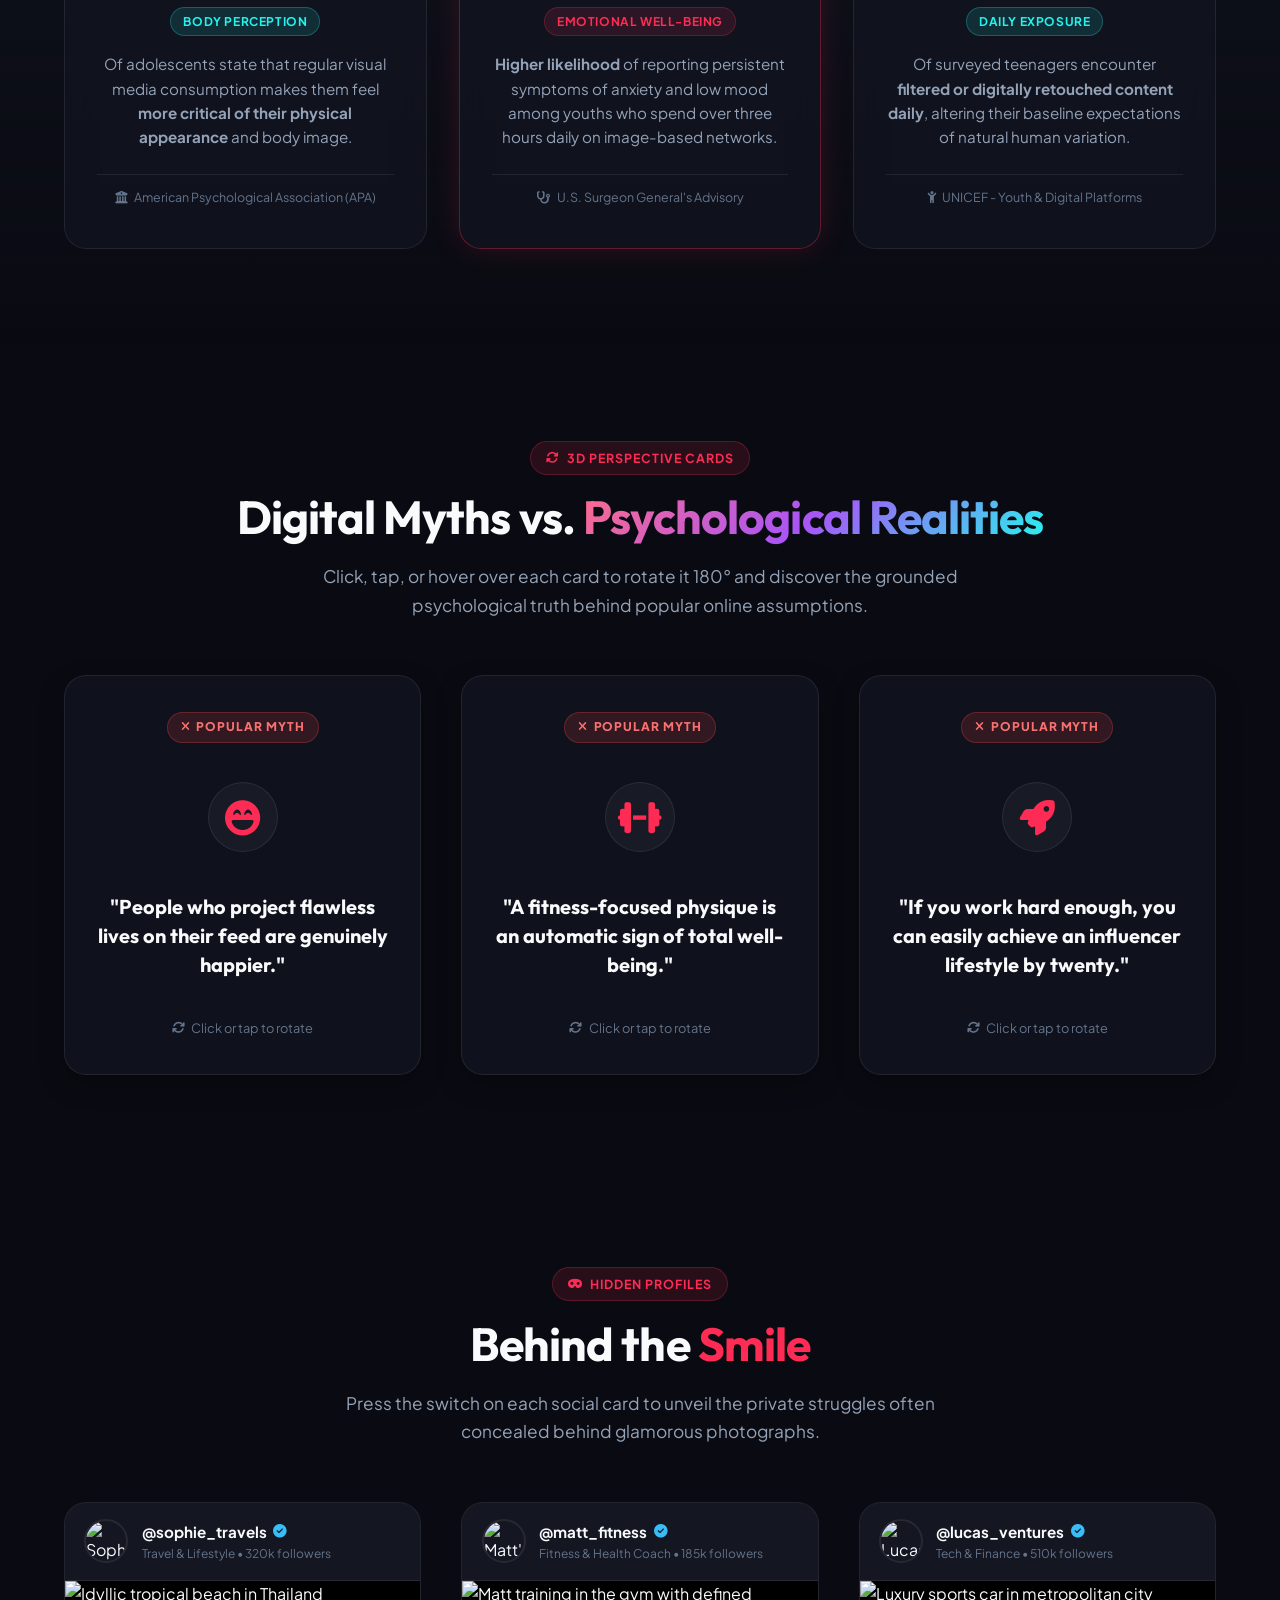
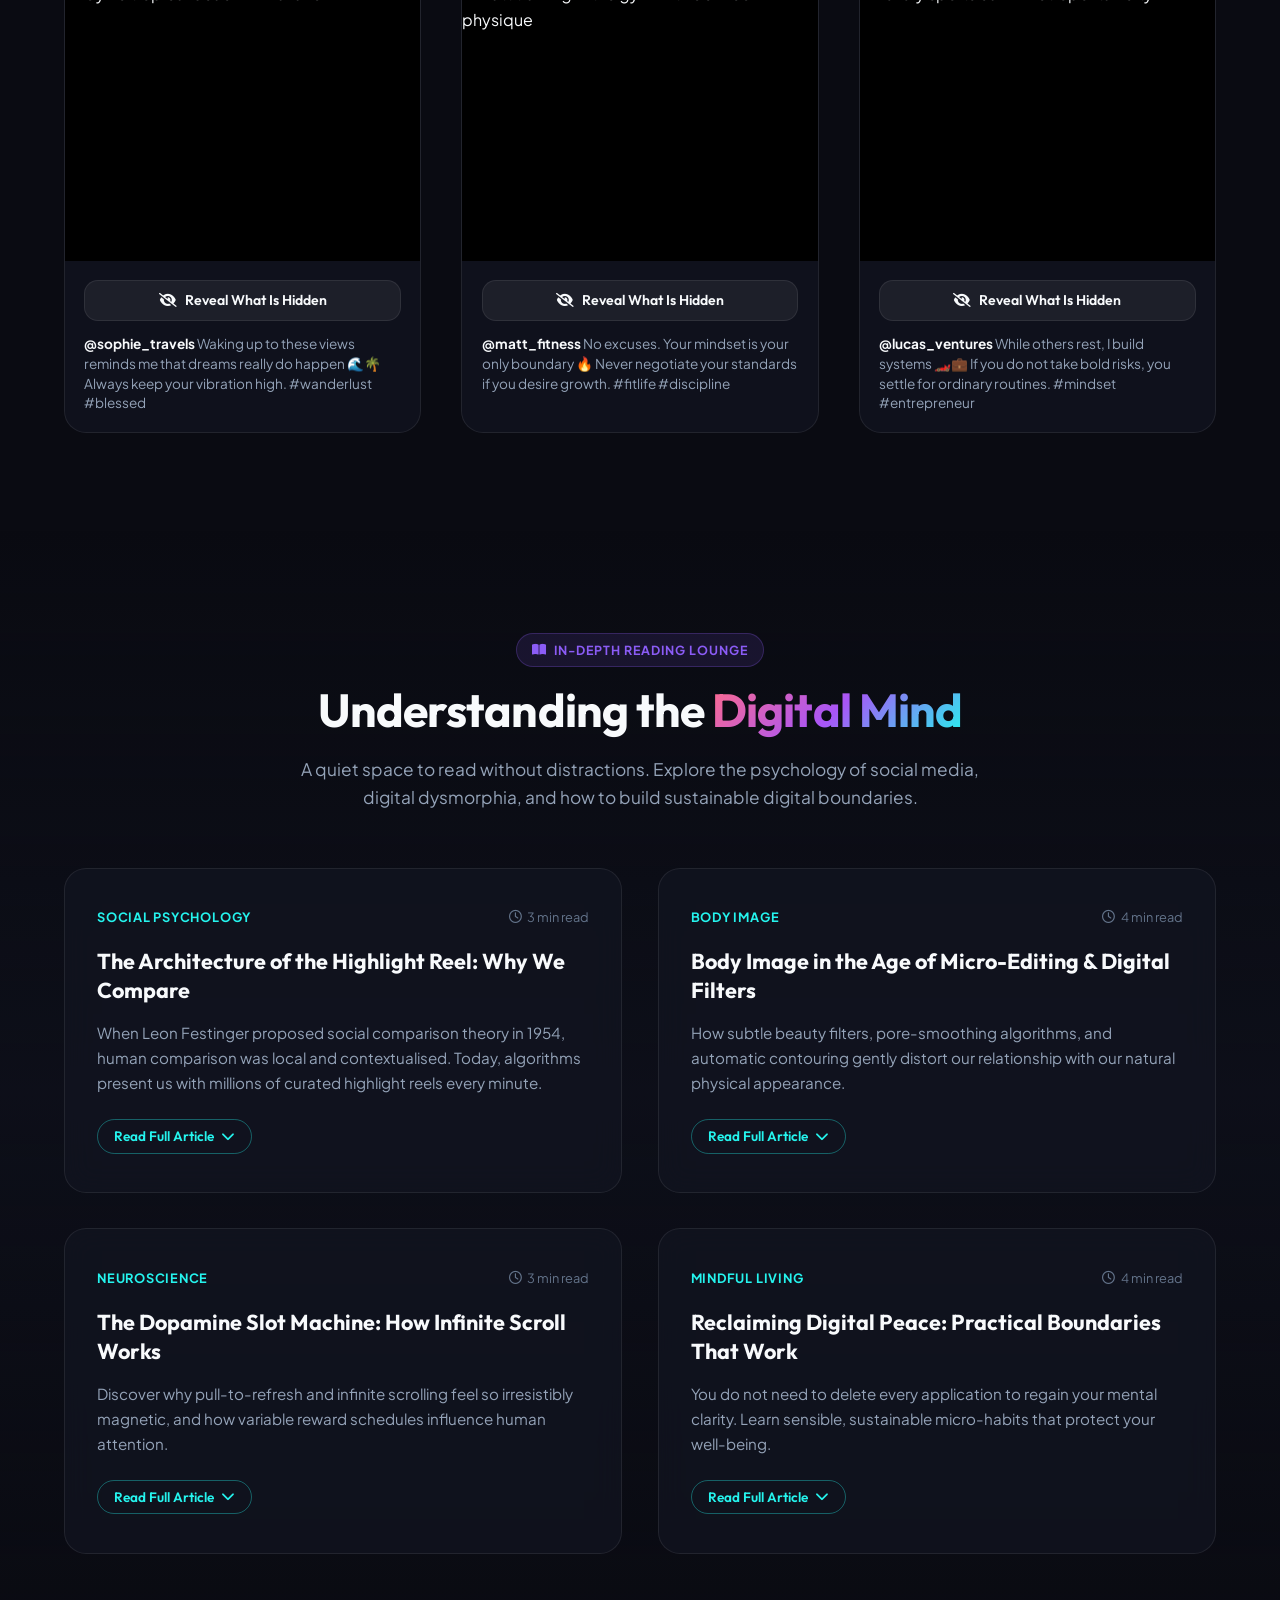
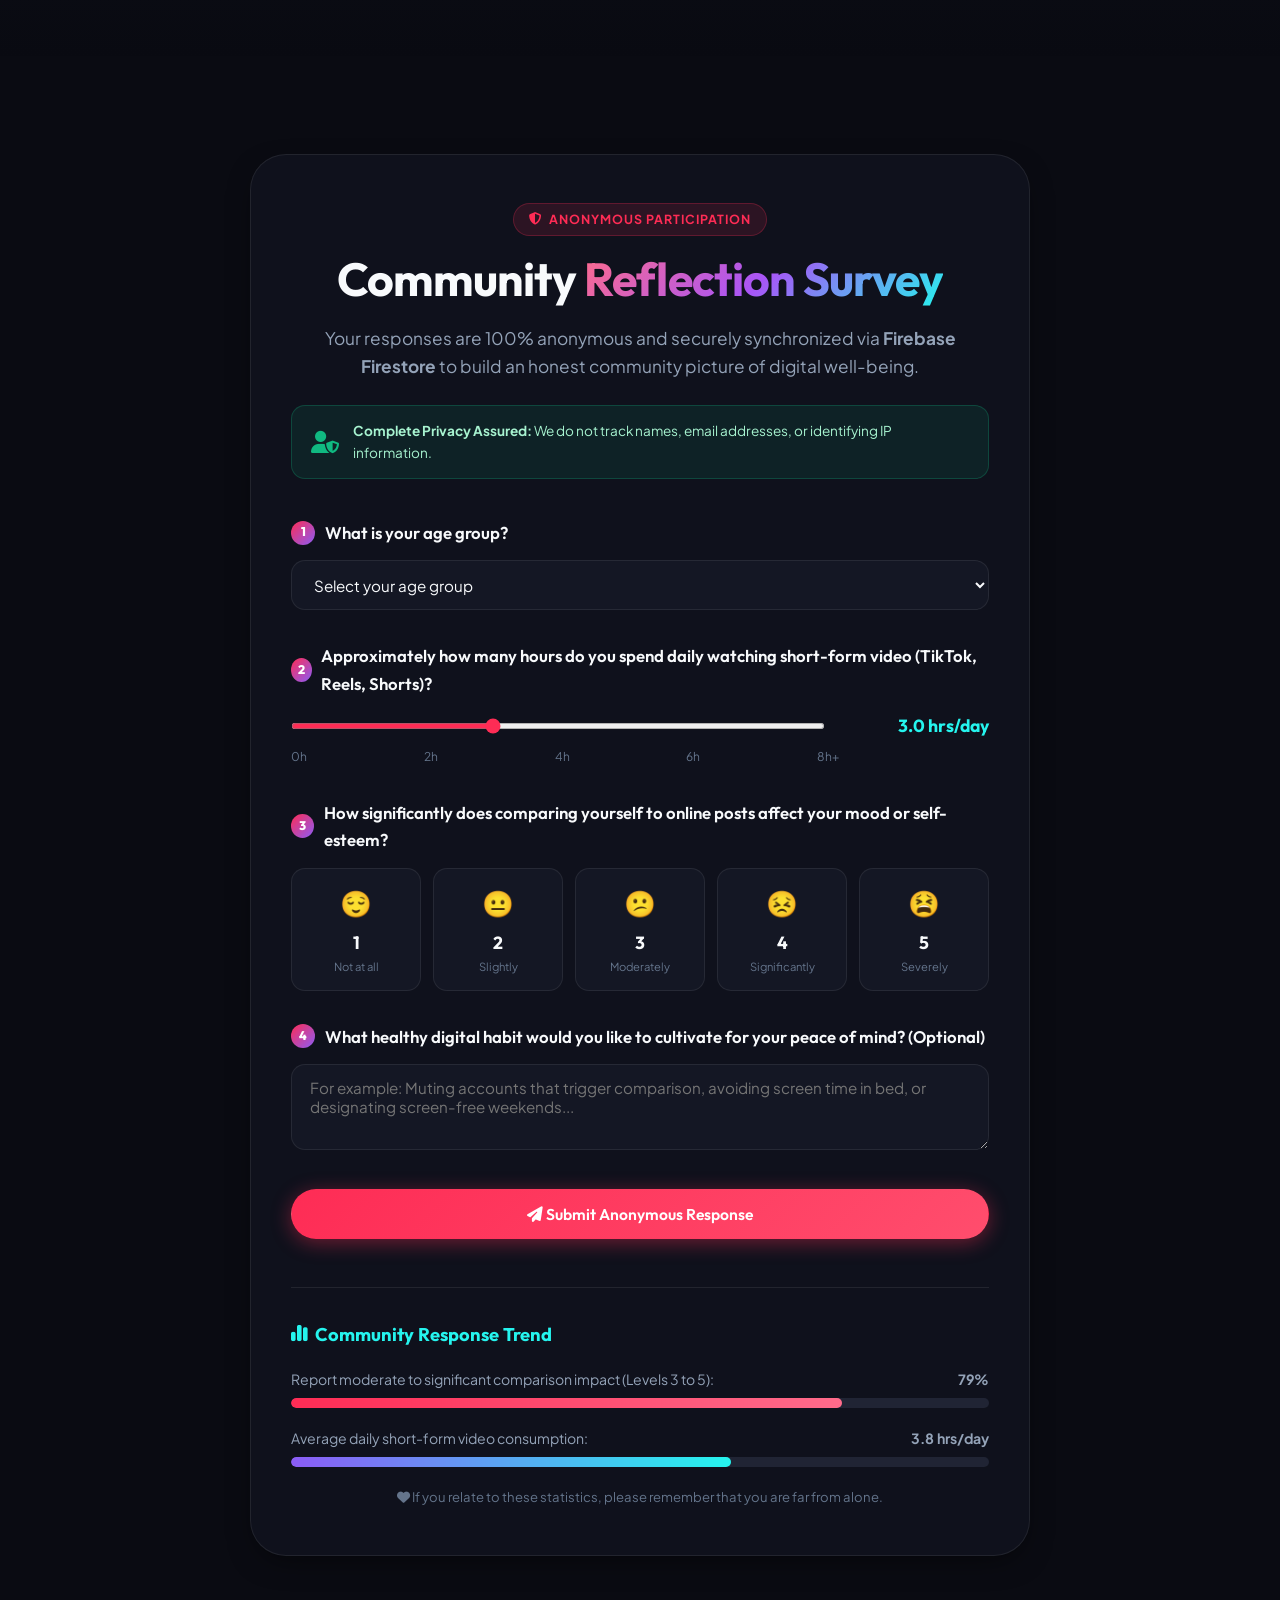
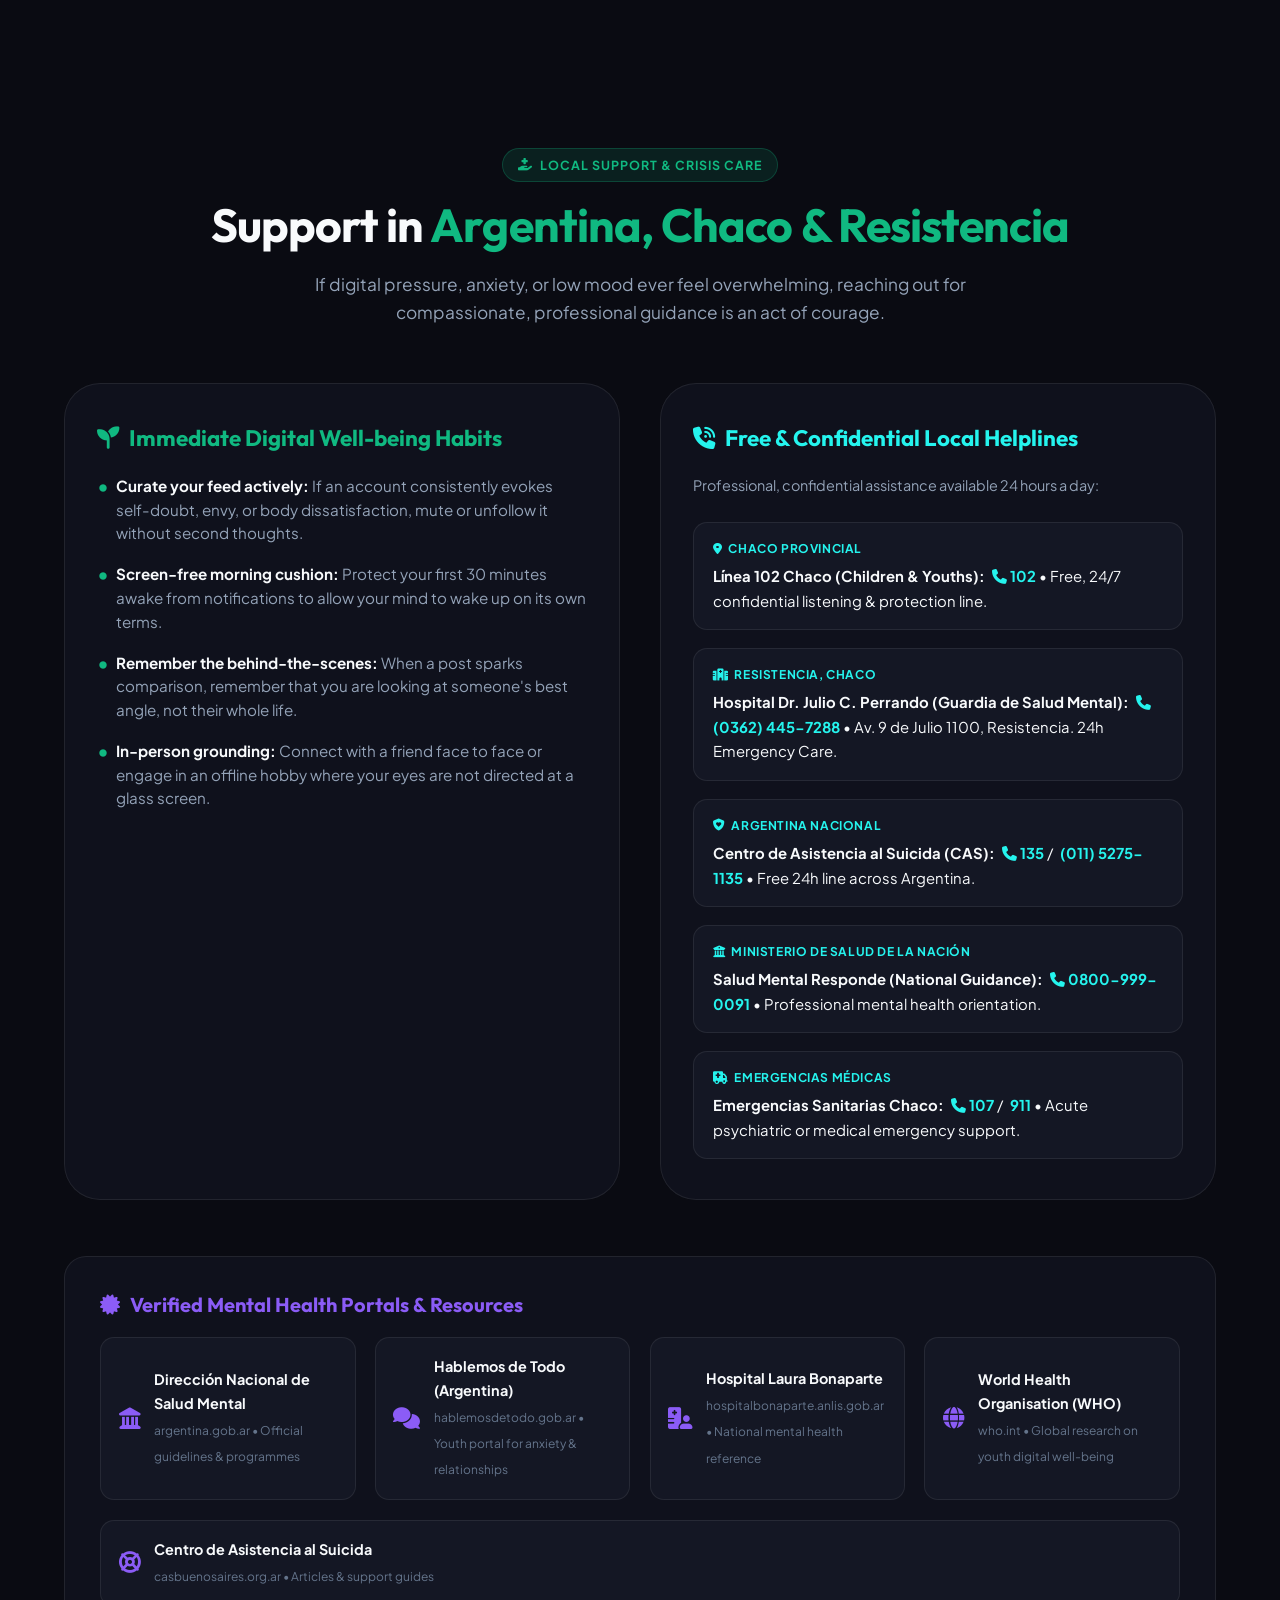
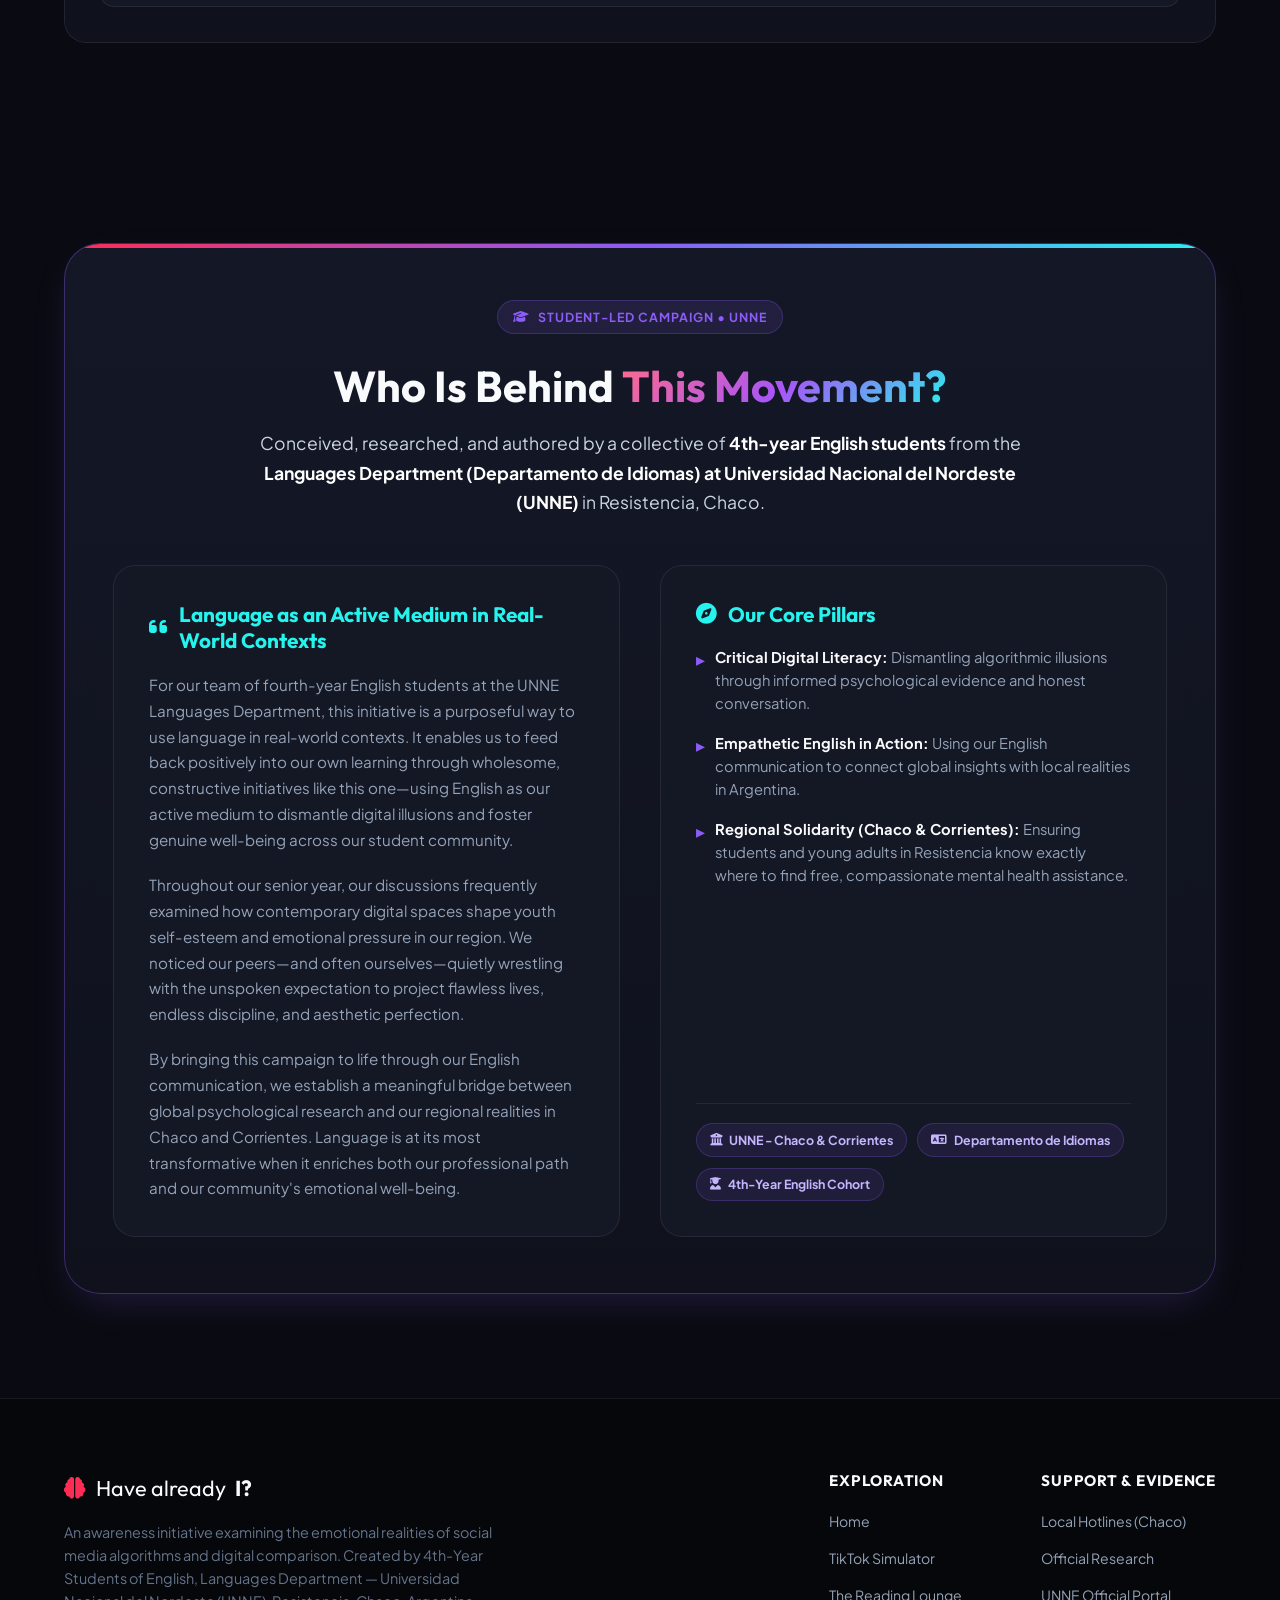
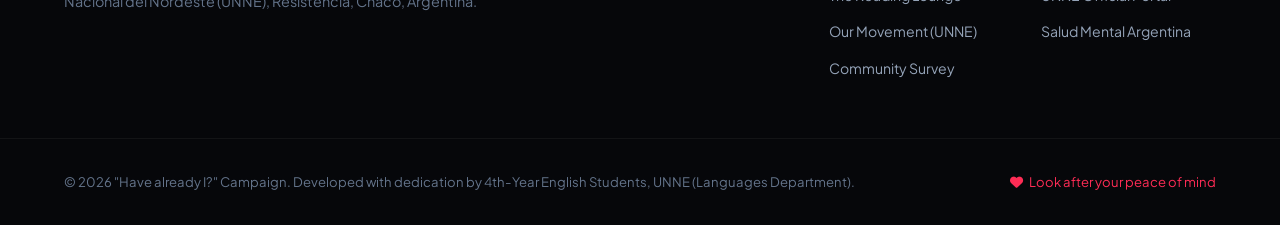
==== commit cf08437e: "Add files via upload" ====
--- a/index.html
+++ b/index.html
@@ -1,1326 +1,1220 @@
-<!DOCTYPE html>
-<html lang="en-GB">
-<head>
-  <meta charset="UTF-8">
-  <meta name="viewport" content="width=device-width, initial-scale=1.0">
-  <title>Have already I? | Digital Well-being & Social Media Awareness (UNNE)</title>
-  <meta name="description" content="An empathetic, interactive exploration of social media's impact on mental well-being, dismantling digital perfectionism and encouraging mindful connection.">
-  <meta name="theme-color" content="#0a0b12">
-
-  <!-- Favicon SVG -->
-  <link rel="icon" type="image/svg+xml" href="data:image/svg+xml,<svg xmlns='http://www.w3.org/2000/svg' viewBox='0 0 100 100'><text y='.9em' font-size='90'>🧠</text></svg>">
-
-  <!-- Google Fonts: Outfit & Plus Jakarta Sans -->
-  <link rel="preconnect" href="https://fonts.googleapis.com">
-  <link rel="preconnect" href="https://fonts.gstatic.com" crossorigin>
-  <link href="https://fonts.googleapis.com/css2?family=Outfit:wght@300;400;600;700;800;900&family=Plus+Jakarta+Sans:wght@400;500;600;700&display=swap" rel="stylesheet">
-
-  <!-- Font Awesome 6.5 Icons -->
-  <link rel="stylesheet" href="https://cdnjs.cloudflare.com/ajax/libs/font-awesome/6.5.1/css/all.min.css">
-
-  <!-- Stylesheet -->
-  <link rel="stylesheet" href="styles.css">
-</head>
-<body class="dark-mode">
-  <!-- Ambient background glow elements -->
-  <div class="ambient-glow glow-1" aria-hidden="true"></div>
-  <div class="ambient-glow glow-2" aria-hidden="true"></div>
-
-  <!-- SITE HEADER / NAVIGATION -->
-  <header class="site-header">
-    <div class="container header-container">
-      <a href="#hero" class="brand-logo" id="brandLogo">
-        <span class="logo-icon"><i class="fa-solid fa-brain"></i></span>
-        <span class="logo-text">Have already <strong>I?</strong></span>
-      </a>
-
-      <!-- Mobile / tablet app bar: current section title (hidden on desktop) -->
-      <div class="app-view-title" id="appViewTitle" aria-live="polite">Hub</div>
-
-      <!-- Mobile / tablet back button (hidden on desktop) -->
-      <button type="button" class="app-back-btn" id="appBackBtn" aria-label="Go back to the main hub">
-        <i class="fa-solid fa-chevron-left"></i>
-        <span class="app-back-label">Hub</span>
-      </button>
-
-      <nav class="main-nav" id="mainNav" aria-label="Main Navigation">
-        <ul class="nav-list" id="navList">
-          <li><a href="#simulator" class="nav-link"><i class="fa-brands fa-tiktok"></i> Simulator</a></li>
-          <li><a href="#psychology" class="nav-link"><i class="fa-solid fa-brain"></i> Psychology</a></li>
-          <li><a href="#evidence" class="nav-link"><i class="fa-solid fa-chart-simple"></i> Evidence</a></li>
-          <li><a href="#myths" class="nav-link"><i class="fa-solid fa-rotate"></i> Myths 3D</a></li>
-          <li><a href="#profiles" class="nav-link"><i class="fa-solid fa-mask"></i> Profiles</a></li>
-          <li><a href="#reading-lounge" class="nav-link"><i class="fa-solid fa-book-open"></i> Reading Lounge</a></li>
-          <li><a href="#survey" class="nav-link nav-btn"><i class="fa-solid fa-clipboard-check"></i> Survey</a></li>
-          <li><a href="#about-us" class="nav-link nav-unne"><i class="fa-solid fa-graduation-cap"></i> UNNE Cohort</a></li>
-          <li><a href="#support" class="nav-link"><i class="fa-solid fa-hand-holding-heart"></i> Support</a></li>
-        </ul>
-      </nav>
-      <button class="mobile-menu-toggle" id="mobileMenuBtn" aria-label="Open navigation menu" aria-expanded="false" aria-controls="mainNav">
-        <i class="fa-solid fa-bars"></i>
-      </button>
-    </div>
-  </header>
-
-  <!-- Dim layer behind the internal menu drawer (mobile / tablet only) -->
-  <div class="nav-scrim" id="navScrim" hidden></div>
-
-  <!-- On desktop this wrapper is invisible (display: contents).
-       On mobile / tablet it becomes the full-screen scrolling shell. -->
-  <div class="app-shell" id="appShell">
-
-  <main>
-    <!-- ===============================================================
-         HUB SCREEN (visible on mobile / tablet, invisible on desktop)
-         =============================================================== -->
-    <div class="app-hub" id="hub">
-    <!-- ===============================================================
-         A. HERO / REFINED EMOTIONAL COVER
-         =============================================================== -->
-    <section class="hero-section" id="hero">
-      <div class="container hero-container">
-        <div class="hero-badges-row">
-          <div class="hero-badge">
-            <i class="fa-solid fa-feather"></i> A Gentle Space for Digital Reflection
-          </div>
-          <div class="unne-cohort-badge">
-            <i class="fa-solid fa-graduation-cap"></i> 4th-Year English Students • UNNE Languages Dept
-          </div>
-        </div>
-        <h1 class="hero-title">
-          Have already <span class="gradient-text">I?</span>
-        </h1>
-        <p class="hero-subtitle">
-          We often compare our ordinary behind-the-scenes moments with everyone else’s polished highlights. Social media displays what people choose to share, not what they quietly carry. Understanding this distinction is the first step towards reclaiming your peace of mind.
-        </p>
-
-        <div class="hero-quote-card">
-          <p>"A quiet reminder: You are never falling behind simply because your daily life does not look like someone else’s highlight reel."</p>
-        </div>
-
-        <div class="hero-actions">
-          <a href="#simulator" class="btn btn-primary btn-glow">
-            <i class="fa-solid fa-play"></i> Explore TikTok Simulator
-          </a>
-          <a href="#reading-lounge" class="btn btn-secondary">
-            <i class="fa-solid fa-book-open-reader"></i> The Reading Lounge
-          </a>
-        </div>
-
-        <div class="hero-social-proof">
-          <span class="pulse-dot"></span>
-          <p>Over <strong>4,200 young people</strong> have paused to reflect on their relationship with the feed this week.</p>
-        </div>
-      </div>
-    </section>
-
-      <!-- ===============================================================
-           INTERNAL MENU: pick the section you want to visit.
-           Hidden on desktop, where the classic single-page scroll stays.
-           =============================================================== -->
-      <nav class="hub-menu" id="hubMenu" aria-label="Choose a section to explore">
-        <div class="hub-menu-head">
-          <span class="hub-menu-eyebrow"><i class="fa-solid fa-compass"></i> Explore</span>
-          <h2 class="hub-menu-title">Where would you like to begin?</h2>
-          <p class="hub-menu-hint">
-            Choose one area at a time so the experience stays light on small screens.
-            Use the <strong>back arrow</strong> in the header to return to this hub.
-          </p>
-        </div>
-
-        <div class="hub-crisis-strip">
-          <i class="fa-solid fa-hand-holding-heart"></i>
-          <div>
-            <strong>Need to talk to someone right now?</strong>
-            Free and confidential, 24/7:
-            <a href="tel:102">102</a> (Chaco) &middot; <a href="tel:135">135</a> (Argentina)
-          </div>
-        </div>
-
-        <div class="hub-grid">
-          <a href="#simulator" class="hub-card hub-card--feature tone-pink">
-            <span class="hub-card-icon"><i class="fa-brands fa-tiktok"></i></span>
-            <span class="hub-card-body">
-              <strong>TikTok Simulator</strong>
-              <small>Press “Reveal the Reality” and watch the curated highlight collapse into the human side.</small>
-            </span>
-            <span class="hub-card-go"><i class="fa-solid fa-arrow-right"></i></span>
-          </a>
-
-          <a href="#psychology" class="hub-card tone-cyan">
-            <span class="hub-card-icon"><i class="fa-solid fa-brain"></i></span>
-            <span class="hub-card-body">
-              <strong>Digital Psychology</strong>
-              <small>Selection bias, upward comparison and dopamine loops explained gently.</small>
-            </span>
-            <span class="hub-card-go"><i class="fa-solid fa-arrow-right"></i></span>
-          </a>
-
-          <a href="#evidence" class="hub-card tone-purple">
-            <span class="hub-card-icon"><i class="fa-solid fa-chart-simple"></i></span>
-            <span class="hub-card-body">
-              <strong>The Evidence</strong>
-              <small>APA, Surgeon General and UNICEF data on young minds.</small>
-            </span>
-            <span class="hub-card-go"><i class="fa-solid fa-arrow-right"></i></span>
-          </a>
-
-          <a href="#myths" class="hub-card tone-amber">
-            <span class="hub-card-icon"><i class="fa-solid fa-rotate"></i></span>
-            <span class="hub-card-body">
-              <strong>Myths vs. Realities</strong>
-              <small>Tap the 3D cards to flip each popular myth around.</small>
-            </span>
-            <span class="hub-card-go"><i class="fa-solid fa-arrow-right"></i></span>
-          </a>
-
-          <a href="#profiles" class="hub-card tone-pink">
-            <span class="hub-card-icon"><i class="fa-solid fa-mask"></i></span>
-            <span class="hub-card-body">
-              <strong>Behind the Smile</strong>
-              <small>Unveil the hidden struggles behind three perfect profiles.</small>
-            </span>
-            <span class="hub-card-go"><i class="fa-solid fa-arrow-right"></i></span>
-          </a>
-
-          <a href="#reading-lounge" class="hub-card hub-card--feature tone-purple">
-            <span class="hub-card-icon"><i class="fa-solid fa-book-open"></i></span>
-            <span class="hub-card-body">
-              <strong>The Reading Lounge</strong>
-              <small>Four in-depth essays on the digital mind, written to be read without distractions.</small>
-            </span>
-            <span class="hub-card-go"><i class="fa-solid fa-arrow-right"></i></span>
-          </a>
-
-          <a href="#survey" class="hub-card tone-cyan">
-            <span class="hub-card-icon"><i class="fa-solid fa-clipboard-check"></i></span>
-            <span class="hub-card-body">
-              <strong>Community Survey</strong>
-              <small>Two minutes, fully anonymous, and genuinely useful.</small>
-            </span>
-            <span class="hub-card-go"><i class="fa-solid fa-arrow-right"></i></span>
-          </a>
-
-          <a href="#support" class="hub-card tone-green">
-            <span class="hub-card-icon"><i class="fa-solid fa-hand-holding-heart"></i></span>
-            <span class="hub-card-body">
-              <strong>Support &amp; Hotlines</strong>
-              <small>Verified free care in Chaco, Resistencia and across Argentina.</small>
-            </span>
-            <span class="hub-card-go"><i class="fa-solid fa-arrow-right"></i></span>
-          </a>
-
-          <a href="#about-us" class="hub-card tone-purple">
-            <span class="hub-card-icon"><i class="fa-solid fa-graduation-cap"></i></span>
-            <span class="hub-card-body">
-              <strong>Our Movement (UNNE)</strong>
-              <small>The 4th-year English students behind this campaign.</small>
-            </span>
-            <span class="hub-card-go"><i class="fa-solid fa-arrow-right"></i></span>
-          </a>
-        </div>
-
-        <p class="hub-footnote">
-          <i class="fa-solid fa-heart"></i>
-          Take your time. There is no score, and you can leave whenever you like.
-        </p>
-      </nav>
-    </div><!-- /.app-hub -->
-
-    <!-- ===============================================================
-         B. INTERACTIVE TIKTOK SIMULATOR (9:16 VERTICAL FORMAT)
-         =============================================================== -->
-    <section class="simulator-section" id="simulator">
-      <div class="container">
-        <div class="section-header text-center">
-          <span class="section-tag"><i class="fa-brands fa-tiktok"></i> INTERACTIVE EXPERIENCE</span>
-          <h2 class="section-title">The Filter vs. <span class="text-accent">The Human Side</span></h2>
-          <p class="section-description">
-            Interact with the vertical smartphone frame. Press the floating <strong>"Reveal the Reality"</strong> button to see what lies behind the curated algorithm.
-          </p>
-        </div>
-
-        <div class="simulator-wrapper">
-          <!-- Smartphone Mockup Frame (9:16) -->
-          <div class="phone-mockup" id="phoneContainer">
-            <div class="phone-speaker" aria-hidden="true"></div>
-            <div class="phone-camera" aria-hidden="true"></div>
-
-            <!-- TikTok Screen Container -->
-            <div class="tiktok-screen" id="tiktokScreen">
-              <!-- Background Media Layer -->
-              <div class="tiktok-media-layer" id="mediaLayer">
-                <img 
-                  id="simulatorMediaImg" 
-                  src="assets/tiktok_filtro.jpg" 
-                  onerror="this.src='https://images.unsplash.com/photo-1534528741775-53994a69daeb?auto=format&fit=crop&w=720&q=80'"
-                  alt="TikTok Post: Curated Filter Version"
-                  class="tiktok-media-image active-mode"
-                />
-                <div class="glitch-overlay" id="glitchOverlay" aria-hidden="true"></div>
-              </div>
-
-              <!-- Top Bar Overlay -->
-              <div class="tiktok-top-bar">
-                <div class="screen-clock" id="screenClock">05:00 AM</div>
-                <div class="mode-badge-pill" id="modeBadge">
-                  <span class="badge-dot filter-dot"></span>
-                  <span id="modeBadgeText">✨ Curated Filter</span>
-                </div>
-                <div class="battery-icon"><i class="fa-solid fa-battery-full"></i></div>
-              </div>
-
-              <!-- Floating "Reveal the Reality" Button -->
-              <div class="lado-b-toggle-container">
-                <button 
-                  type="button"
-                  class="btn-toggle-lado-b" 
-                  id="btnToggleLadoB" 
-                  title="Switch between the filtered post and the authentic behind-the-scenes"
-                >
-                  <span class="toggle-icon-wrap" id="toggleIcon">
-                    <i class="fa-solid fa-masks-theater"></i>
-                  </span>
-                  <span class="toggle-label" id="toggleLabel">Reveal the Reality</span>
-                  <span class="pulse-ring"></span>
-                </button>
-              </div>
-
-              <!-- Right Vertical Sidebar Actions -->
-              <aside class="tiktok-actions-sidebar">
-                <!-- Creator Avatar -->
-                <div class="action-btn creator-avatar-btn">
-                  <img 
-                    id="authorAvatar" 
-                    src="https://images.unsplash.com/photo-1534528741775-53994a69daeb?auto=format&fit=crop&w=150&q=80" 
-                    alt="Creator profile picture"
-                  />
-                  <span class="follow-badge-plus" id="followBadge"><i class="fa-solid fa-plus"></i></span>
-                </div>
-
-                <!-- Heart Like Button -->
-                <button type="button" class="action-btn heart-btn" id="likeBtn" aria-label="Like post">
-                  <div class="icon-circle">
-                    <i class="fa-solid fa-heart" id="heartIcon"></i>
-                  </div>
-                  <span class="action-counter" id="likeCounter">248.5K</span>
-                </button>
-
-                <!-- Comments Button -->
-                <button type="button" class="action-btn" id="commentBtn" aria-label="View comments">
-                  <div class="icon-circle">
-                    <i class="fa-solid fa-comment-dots"></i>
-                  </div>
-                  <span class="action-counter" id="commentCounter">3,812</span>
-                </button>
-
-                <!-- Bookmark Button -->
-                <button type="button" class="action-btn" aria-label="Save post">
-                  <div class="icon-circle">
-                    <i class="fa-solid fa-bookmark"></i>
-                  </div>
-                  <span class="action-counter">42.1K</span>
-                </button>
-
-                <!-- Share Button -->
-                <button type="button" class="action-btn" id="shareBtn" aria-label="Share post">
-                  <div class="icon-circle">
-                    <i class="fa-solid fa-share"></i>
-                  </div>
-                  <span class="action-counter">18.4K</span>
-                </button>
-
-                <!-- Rotating Vinyl Record -->
-                <div class="vinyl-record" aria-hidden="true">
-                  <div class="vinyl-disc rotating" id="vinylDisc">
-                    <i class="fa-solid fa-music"></i>
-                  </div>
-                </div>
-              </aside>
-
-              <!-- Bottom Post Overlay -->
-              <div class="tiktok-bottom-overlay">
-                <div class="creator-username-row">
-                  <span class="creator-handle" id="creatorHandle">@peaceful_days</span>
-                  <span class="verified-badge" id="verifiedBadge"><i class="fa-solid fa-circle-check"></i></span>
-                </div>
-
-                <p class="post-caption" id="postCaption">
-                  5:00 AM morning routine ✨ Cultivating calm, daily discipline and mindful habits. Take care of your energy and everything aligns #mindfulmorning #aesthetic #wellbeing #morningroutine
-                </p>
-
-                <div class="music-track-row">
-                  <i class="fa-solid fa-music music-note-anim"></i>
-                  <span class="music-ticker" id="musicTicker">
-                    original audio - @peaceful_days • Chill Aesthetic Morning Lofi
-                  </span>
-                </div>
-              </div>
-
-              <!-- Contextual Reality Card -->
-              <div class="reality-insight-card" id="realityInsightCard">
-                <div class="insight-header">
-                  <i class="fa-solid fa-triangle-exclamation"></i>
-                  <strong>The Human Side:</strong>
-                </div>
-                <p>A ten-second clip often takes an hour of careful posing and repeated takes. Remembering this allows us to treat ourselves with greater kindness and realism.</p>
-              </div>
-            </div>
-          </div>
-
-          <!-- Simulator Explanatory Card -->
-          <div class="simulator-meta-card">
-            <h3>What happens when you press the button?</h3>
-            <p>
-              Online content is <strong>heavily curated</strong>. Artificial lighting, multiple takes, and audio adjustments often create an impression of seamless harmony that does not exist in everyday life.
-            </p>
-            <ul class="meta-points">
-              <li>
-                <i class="fa-solid fa-wand-magic-sparkles text-accent"></i>
-                <div>
-                  <strong>The Highlight Reel:</strong> We end up viewing exceptional moments as if they were a standard daily baseline.
-                </div>
-              </li>
-              <li>
-                <i class="fa-solid fa-heart-crack text-danger"></i>
-                <div>
-                  <strong>The Unspoken Cost:</strong> Quiet self-criticism, fear of missing out (FOMO), and the subtle fatigue of always trying to keep up.
-                </div>
-              </li>
-            </ul>
-            <div class="simulator-hint">
-              <i class="fa-solid fa-hand-pointer"></i> Try tapping the heart, reading the comments, or pressing <strong>"Reveal the Reality"</strong>.
-            </div>
-          </div>
-        </div>
-      </div>
-    </section>
-
-    <!-- ===============================================================
-         C. PSYCHOLOGY: LA REALIDAD DETRÁS DE LA PANTALLA
-         =============================================================== -->
-    <section class="reality-info-section" id="psychology">
-      <div class="container">
-        <div class="section-header text-center">
-          <span class="section-tag section-tag-cyan"><i class="fa-solid fa-brain"></i> DIGITAL PSYCHOLOGY</span>
-          <h2 class="section-title">The Science Behind <span class="gradient-text">Our Feeds</span></h2>
-          <p class="section-description">
-            Three psychological mechanisms that explain how passive scrolling can gently distort our perspective and well-being.
-          </p>
-        </div>
-
-        <div class="info-grid">
-          <!-- Card 1 -->
-          <article class="info-card">
-            <div class="info-card-icon icon-cyan">
-              <i class="fa-solid fa-filter-circle-xmark"></i>
-            </div>
-            <h3 class="info-card-title">1. The Selection Bias</h3>
-            <span class="info-card-subtitle">The Curated Gallery</span>
-            <p class="info-card-text">
-              Rarely do people publish their moments of doubt, exhaustion, or ordinary boredom. Your mind instinctively compares your unedited daily existence with the polished summaries of thousands of strangers, creating an artificial feeling of inadequacy.
-            </p>
-            <div class="info-card-footer">
-              <span class="tag"><i class="fa-solid fa-eye-slash"></i> Cognitive Distortion</span>
-            </div>
-          </article>
-
-          <!-- Card 2 -->
-          <article class="info-card">
-            <div class="info-card-icon icon-purple">
-              <i class="fa-solid fa-arrows-split-up-and-left"></i>
-            </div>
-            <h3 class="info-card-title">2. Upward Comparison</h3>
-            <span class="info-card-subtitle">Conditioned Self-Esteem</span>
-            <p class="info-card-text">
-              Social comparison theory explains our natural drive to evaluate ourselves against peers. On image-centric feeds, comparison becomes relentless and upward, gradually chipping away at body satisfaction and genuine contentment.
-            </p>
-            <div class="info-card-footer">
-              <span class="tag"><i class="fa-solid fa-person-falling"></i> Social Evaluation</span>
-            </div>
-          </article>
-
-          <!-- Card 3 -->
-          <article class="info-card">
-            <div class="info-card-icon icon-pink">
-              <i class="fa-solid fa-chart-line"></i>
-            </div>
-            <h3 class="info-card-title">3. Variable Dopamine Loops</h3>
-            <span class="info-card-subtitle">The Slot Machine of Validation</span>
-            <p class="info-card-text">
-              Feeds rely on intermittent variable reward schedules—the very mechanism behind gambling machines. Unpredictable notifications stimulate dopamine surges followed by subtle dips, encouraging habituated checks and a longing for approval.
-            </p>
-            <div class="info-card-footer">
-              <span class="tag"><i class="fa-solid fa-fingerprint"></i> Behavioural Design</span>
-            </div>
-          </article>
-        </div>
-      </div>
-    </section>
-
-    <!-- ===============================================================
-         D. STATISTICS WITH OFFICIAL SOURCES
-         =============================================================== -->
-    <section class="stats-section" id="evidence">
-      <div class="container">
-        <div class="section-header text-center">
-          <span class="section-tag section-tag-purple"><i class="fa-solid fa-chart-pie"></i> OFFICIAL RESEARCH</span>
-          <h2 class="section-title">Insights from <span class="text-danger">Scientific Studies</span></h2>
-          <p class="section-description">
-            Recognised global health bodies have documented the measurable impact of intensive visual platform consumption on adolescents and young adults.
-          </p>
-        </div>
-
-        <div class="stats-grid">
-          <!-- Stat 1 -->
-          <div class="stat-card">
-            <div class="stat-number-wrapper">
-              <span class="stat-number" data-target="46">46</span><span class="stat-suffix">%</span>
-            </div>
-            <div class="stat-badge">Body Perception</div>
-            <p class="stat-description">
-              Of adolescents state that regular visual media consumption makes them feel <strong>more critical of their physical appearance</strong> and body image.
-            </p>
-            <div class="stat-source">
-              <i class="fa-solid fa-building-columns"></i> American Psychological Association (APA)
-            </div>
-          </div>
-
-          <!-- Stat 2 -->
-          <div class="stat-card highlight-card">
-            <div class="stat-number-wrapper">
-              <span class="stat-prefix">+</span><span class="stat-number" data-target="3">3</span><span class="stat-suffix">x</span>
-            </div>
-            <div class="stat-badge badge-warning">Emotional Well-being</div>
-            <p class="stat-description">
-              <strong>Higher likelihood</strong> of reporting persistent symptoms of anxiety and low mood among youths who spend over three hours daily on image-based networks.
-            </p>
-            <div class="stat-source">
-              <i class="fa-solid fa-stethoscope"></i> U.S. Surgeon General's Advisory
-            </div>
-          </div>
-
-          <!-- Stat 3 -->
-          <div class="stat-card">
-            <div class="stat-number-wrapper">
-              <span class="stat-number" data-target="97">97</span><span class="stat-suffix">%</span>
-            </div>
-            <div class="stat-badge">Daily Exposure</div>
-            <p class="stat-description">
-              Of surveyed teenagers encounter <strong>filtered or digitally retouched content daily</strong>, altering their baseline expectations of natural human variation.
-            </p>
-            <div class="stat-source">
-              <i class="fa-solid fa-child-reaching"></i> UNICEF - Youth & Digital Platforms
-            </div>
-          </div>
-        </div>
-      </div>
-    </section>
-
-    <!-- ===============================================================
-         E. MYTHS VS. REALITIES (3D FLIP CARDS)
-         =============================================================== -->
-    <section class="myths-section" id="myths">
-      <div class="container">
-        <div class="section-header text-center">
-          <span class="section-tag"><i class="fa-solid fa-rotate"></i> 3D PERSPECTIVE CARDS</span>
-          <h2 class="section-title">Digital Myths vs. <span class="gradient-text">Psychological Realities</span></h2>
-          <p class="section-description">
-            Click, tap, or hover over each card to rotate it 180° and discover the grounded psychological truth behind popular online assumptions.
-          </p>
-        </div>
-
-        <div class="cards-3d-grid">
-          <!-- Flip Card 1 -->
-          <div class="flip-card" tabindex="0" role="button" aria-label="3D Card: Myth on social media happiness">
-            <div class="flip-card-inner">
-              <div class="flip-card-front">
-                <span class="card-status-badge myth-badge"><i class="fa-solid fa-xmark"></i> POPULAR MYTH</span>
-                <div class="card-icon-area">
-                  <i class="fa-solid fa-face-laugh-beam"></i>
-                </div>
-                <h3 class="card-title">"People who project flawless lives on their feed are genuinely happier."</h3>
-                <p class="card-instruction"><i class="fa-solid fa-arrows-rotate"></i> Click or tap to rotate</p>
-              </div>
-              <div class="flip-card-back">
-                <span class="card-status-badge reality-badge"><i class="fa-solid fa-check"></i> THE REALITY</span>
-                <div class="card-icon-area reality-icon">
-                  <i class="fa-solid fa-masks-theater"></i>
-                </div>
-                <h3 class="card-title-back">The Validation Mask</h3>
-                <p class="card-text-back">
-                  An insistent need to broadcast perfection often masks ordinary insecurities and a heavy dependence on public approval. Genuine contentment does not need an audience to feel valid.
-                </p>
-                <div class="card-stat-pill">APA Survey: 68% conceal low moments</div>
-              </div>
-            </div>
-          </div>
-
-          <!-- Flip Card 2 -->
-          <div class="flip-card" tabindex="0" role="button" aria-label="3D Card: Myth on fitness and health">
-            <div class="flip-card-inner">
-              <div class="flip-card-front">
-                <span class="card-status-badge myth-badge"><i class="fa-solid fa-xmark"></i> POPULAR MYTH</span>
-                <div class="card-icon-area">
-                  <i class="fa-solid fa-dumbbell"></i>
-                </div>
-                <h3 class="card-title">"A fitness-focused physique is an automatic sign of total well-being."</h3>
-                <p class="card-instruction"><i class="fa-solid fa-arrows-rotate"></i> Click or tap to rotate</p>
-              </div>
-              <div class="flip-card-back">
-                <span class="card-status-badge reality-badge"><i class="fa-solid fa-check"></i> THE REALITY</span>
-                <div class="card-icon-area reality-icon">
-                  <i class="fa-solid fa-heart-pulse"></i>
-                </div>
-                <h3 class="card-title-back">Beyond the Pose</h3>
-                <p class="card-text-back">
-                  Many prominent fitness photographs rely on acute dehydration, flattering angles, or restrictive eating patterns framed as 'dedication'. Authentic physical health includes mental flexibility and rest.
-                </p>
-                <div class="card-stat-pill">Over 80% use micro-retouching apps</div>
-              </div>
-            </div>
-          </div>
-
-          <!-- Flip Card 3 -->
-          <div class="flip-card" tabindex="0" role="button" aria-label="3D Card: Myth on rapid influencer success">
-            <div class="flip-card-inner">
-              <div class="flip-card-front">
-                <span class="card-status-badge myth-badge"><i class="fa-solid fa-xmark"></i> POPULAR MYTH</span>
-                <div class="card-icon-area">
-                  <i class="fa-solid fa-rocket"></i>
-                </div>
-                <h3 class="card-title">"If you work hard enough, you can easily achieve an influencer lifestyle by twenty."</h3>
-                <p class="card-instruction"><i class="fa-solid fa-arrows-rotate"></i> Click or tap to rotate</p>
-              </div>
-              <div class="flip-card-back">
-                <span class="card-status-badge reality-badge"><i class="fa-solid fa-check"></i> THE REALITY</span>
-                <div class="card-icon-area reality-icon">
-                  <i class="fa-solid fa-hand-holding-dollar"></i>
-                </div>
-                <h3 class="card-title-back">The Curated Illusion</h3>
-                <p class="card-text-back">
-                  Behind viral success stories frequently lie production agencies, family wealth, or concealed debts incurred to stage an affluent lifestyle. Sustainable vocations take time and gradual growth.
-                </p>
-                <div class="card-stat-pill">Fewer than 0.2% earn a viable living</div>
-              </div>
-            </div>
-          </div>
-        </div>
-      </div>
-    </section>
-
-    <!-- ===============================================================
-         F. BEHIND THE SMILE (HIDDEN PROFILES)
-         =============================================================== -->
-    <section class="hidden-profiles-section" id="profiles">
-      <div class="container">
-        <div class="section-header text-center">
-          <span class="section-tag"><i class="fa-solid fa-mask"></i> HIDDEN PROFILES</span>
-          <h2 class="section-title">Behind the <span class="text-accent">Smile</span></h2>
-          <p class="section-description">
-            Press the switch on each social card to unveil the private struggles often concealed behind glamorous photographs.
-          </p>
-        </div>
-
-        <div class="profiles-grid">
-          <!-- Profile 1: @sophie_travels -->
-          <article class="profile-card" data-profile="sophie">
-            <div class="profile-header">
-              <img 
-                src="https://images.unsplash.com/photo-1517841905240-472988babdf9?auto=format&fit=crop&w=150&q=80" 
-                alt="Sophie's profile avatar" 
-                class="profile-avatar"
-              />
-              <div class="profile-user-info">
-                <div class="profile-handle-row">
-                  <strong>@sophie_travels</strong>
-                  <i class="fa-solid fa-circle-check verified-icon"></i>
-                </div>
-                <span class="profile-category">Travel & Lifestyle • 320k followers</span>
-              </div>
-            </div>
-
-            <div class="profile-image-viewport">
-              <img 
-                src="https://images.unsplash.com/photo-1507525428034-b723cf961d3e?auto=format&fit=crop&w=600&q=80" 
-                alt="Idyllic tropical beach in Thailand" 
-                class="profile-main-image filter-image"
-              />
-              <div class="reality-backdrop">
-                <div class="reality-content-wrap">
-                  <div class="reality-alert-badge">
-                    <i class="fa-solid fa-heart-crack"></i> EMOTIONAL REALITY
-                  </div>
-                  <h4>Travel Burnout & Loneliness</h4>
-                  <p>
-                    Sophie incurred credit debt to fund this trip to sustain brand contracts. She spends evenings in hotel rooms answering commercial emails, struggling with loneliness, and crying before recording enthusiastic stories.
-                  </p>
-                </div>
-              </div>
-            </div>
-
-            <div class="profile-feed-details">
-              <div class="profile-actions-bar">
-                <button type="button" class="profile-switch-btn" data-target="sophie">
-                  <i class="fa-solid fa-eye-slash"></i>
-                  <span class="switch-btn-text">Reveal What Is Hidden</span>
-                </button>
-              </div>
-              <p class="profile-feed-caption">
-                <strong>@sophie_travels</strong> Waking up to these views reminds me that dreams really do happen 🌊🌴 Always keep your vibration high. #wanderlust #blessed
-              </p>
-            </div>
-          </article>
-
-          <!-- Profile 2: @matt_fitness -->
-          <article class="profile-card" data-profile="matt">
-            <div class="profile-header">
-              <img 
-                src="https://images.unsplash.com/photo-1500648767791-00dcc994a43e?auto=format&fit=crop&w=150&q=80" 
-                alt="Matt's profile avatar" 
-                class="profile-avatar"
-              />
-              <div class="profile-user-info">
-                <div class="profile-handle-row">
-                  <strong>@matt_fitness</strong>
-                  <i class="fa-solid fa-circle-check verified-icon"></i>
-                </div>
-                <span class="profile-category">Fitness & Health Coach • 185k followers</span>
-              </div>
-            </div>
-
-            <div class="profile-image-viewport">
-              <img 
-                src="https://images.unsplash.com/photo-1534438327276-14e5300c3a48?auto=format&fit=crop&w=600&q=80" 
-                alt="Matt training in the gym with defined physique" 
-                class="profile-main-image filter-image"
-              />
-              <div class="reality-backdrop">
-                <div class="reality-content-wrap">
-                  <div class="reality-alert-badge">
-                    <i class="fa-solid fa-triangle-exclamation"></i> CONCEALED REALITY
-                  </div>
-                  <h4>Severe Body Dysmorphia</h4>
-                  <p>
-                    Matt copes with muscle dysmorphia and social isolation. He consistently declines dinners with mates out of panic regarding meal macros, and experiences deep guilt whenever observing his reflection without professional lighting.
-                  </p>
-                </div>
-              </div>
-            </div>
-
-            <div class="profile-feed-details">
-              <div class="profile-actions-bar">
-                <button type="button" class="profile-switch-btn" data-target="matt">
-                  <i class="fa-solid fa-eye-slash"></i>
-                  <span class="switch-btn-text">Reveal What Is Hidden</span>
-                </button>
-              </div>
-              <p class="profile-feed-caption">
-                <strong>@matt_fitness</strong> No excuses. Your mindset is your only boundary 🔥 Never negotiate your standards if you desire growth. #fitlife #discipline
-              </p>
-            </div>
-          </article>
-
-          <!-- Profile 3: @lucas_ventures -->
-          <article class="profile-card" data-profile="lucas">
-            <div class="profile-header">
-              <img 
-                src="https://images.unsplash.com/photo-1506794778202-cad84cf45f1d?auto=format&fit=crop&w=150&q=80" 
-                alt="Lucas's profile avatar" 
-                class="profile-avatar"
-              />
-              <div class="profile-user-info">
-                <div class="profile-handle-row">
-                  <strong>@lucas_ventures</strong>
-                  <i class="fa-solid fa-circle-check verified-icon"></i>
-                </div>
-                <span class="profile-category">Tech & Finance • 510k followers</span>
-              </div>
-            </div>
-
-            <div class="profile-image-viewport">
-              <img 
-                src="https://images.unsplash.com/photo-1503376780353-7e6692767b70?auto=format&fit=crop&w=600&q=80" 
-                alt="Luxury sports car in metropolitan city" 
-                class="profile-main-image filter-image"
-              />
-              <div class="reality-backdrop">
-                <div class="reality-content-wrap">
-                  <div class="reality-alert-badge">
-                    <i class="fa-solid fa-fire"></i> EMOTIONAL STRAIN
-                  </div>
-                  <h4>Startup Debt & Insomnia</h4>
-                  <p>
-                    The car was rented for a three-hour commercial photoshoot. Lucas battles severe cash-flow debt, chronic sleep disruption, and the quiet dread of being exposed as an imposter while maintaining a mentor facade online.
-                  </p>
-                </div>
-              </div>
-            </div>
-
-            <div class="profile-feed-details">
-              <div class="profile-actions-bar">
-                <button type="button" class="profile-switch-btn" data-target="lucas">
-                  <i class="fa-solid fa-eye-slash"></i>
-                  <span class="switch-btn-text">Reveal What Is Hidden</span>
-                </button>
-              </div>
-              <p class="profile-feed-caption">
-                <strong>@lucas_ventures</strong> While others rest, I build systems 🏎️💼 If you do not take bold risks, you settle for ordinary routines. #mindset #entrepreneur
-              </p>
-            </div>
-          </article>
-        </div>
-      </div>
-    </section>
-
-    <!-- ===============================================================
-         G. THE READING LOUNGE: DEDICATED INFORMATIVE ESSAYS (NEW)
-         =============================================================== -->
-    <section class="reading-lounge-section" id="reading-lounge">
-      <div class="container">
-        <div class="section-header text-center">
-          <span class="section-tag section-tag-purple"><i class="fa-solid fa-book-open"></i> IN-DEPTH READING LOUNGE</span>
-          <h2 class="section-title">Understanding the <span class="gradient-text">Digital Mind</span></h2>
-          <p class="section-description">
-            A quiet space to read without distractions. Explore the psychology of social media, digital dysmorphia, and how to build sustainable digital boundaries.
-          </p>
-        </div>
-
-        <div class="reading-articles-grid">
-          <!-- Essay 1 -->
-          <article class="reading-article-card" id="article-1">
-            <div class="article-meta-header">
-              <span class="article-topic-pill">Social Psychology</span>
-              <span class="reading-time-pill"><i class="fa-regular fa-clock"></i> 3 min read</span>
-            </div>
-            <h3 class="reading-article-title">The Architecture of the Highlight Reel: Why We Compare</h3>
-            <p class="reading-article-excerpt">
-              When Leon Festinger proposed social comparison theory in 1954, human comparison was local and contextualised. Today, algorithms present us with millions of curated highlight reels every minute.
-            </p>
-            
-            <div class="reading-expandable-content">
-              <p>
-                In face-to-face communities, we observe our neighbours during their ordinary days: carrying groceries, looking tired after work, or having bad hair days. This natural balance provides an intuitive baseline of what being human feels like.
-              </p>
-              <p>
-                On modern feeds, however, that baseline disappears. An asymmetry is created: we possess full, unedited access to our own struggles, mistakes, and awkward mornings, but we only consume the top 1% of everyone else’s polished output. Your brain inevitably processes this skewed sample as reality, prompting feelings of falling behind even when you are progressing splendidly.
-              </p>
-              <div class="article-key-takeaway">
-                <strong>Key Takeaway:</strong> Remind yourself that you are comparing your behind-the-scenes footage with someone else’s promotional trailer. They are completely different categories.
-              </div>
-            </div>
-
-            <button type="button" class="btn-read-more" aria-expanded="false">
-              <span class="read-more-text">Read Full Article</span>
-              <i class="fa-solid fa-chevron-down"></i>
-            </button>
-          </article>
-
-          <!-- Essay 2 -->
-          <article class="reading-article-card" id="article-2">
-            <div class="article-meta-header">
-              <span class="article-topic-pill">Body Image</span>
-              <span class="reading-time-pill"><i class="fa-regular fa-clock"></i> 4 min read</span>
-            </div>
-            <h3 class="reading-article-title">Body Image in the Age of Micro-Editing & Digital Filters</h3>
-            <p class="reading-article-excerpt">
-              How subtle beauty filters, pore-smoothing algorithms, and automatic contouring gently distort our relationship with our natural physical appearance.
-            </p>
-
-            <div class="reading-expandable-content">
-              <p>
-                Historically, retouched photographs were limited to fashion magazines and billboard advertisements. We knew professional teams, stylists, and lighting designers had spent hours preparing each frame.
-              </p>
-              <p>
-                Today, smartphone cameras apply subtle skin-smoothing and jawline-narrowing filters by default. When our peers post casual everyday selfies that appear natural yet contain subtle algorithmic modifications, our brains internalise these impossible aesthetics as the new normal. Over time, looking into an ordinary mirror without digital correction can trigger feelings of dysmorphia and disappointment.
-              </p>
-              <div class="article-key-takeaway">
-                <strong>Key Takeaway:</strong> Skin texture, pores, and natural asymmetries are not imperfections to be smoothed away; they are biological signs of being alive.
-              </div>
-            </div>
-
-            <button type="button" class="btn-read-more" aria-expanded="false">
-              <span class="read-more-text">Read Full Article</span>
-              <i class="fa-solid fa-chevron-down"></i>
-            </button>
-          </article>
-
-          <!-- Essay 3 -->
-          <article class="reading-article-card" id="article-3">
-            <div class="article-meta-header">
-              <span class="article-topic-pill">Neuroscience</span>
-              <span class="reading-time-pill"><i class="fa-regular fa-clock"></i> 3 min read</span>
-            </div>
-            <h3 class="reading-article-title">The Dopamine Slot Machine: How Infinite Scroll Works</h3>
-            <p class="reading-article-excerpt">
-              Discover why pull-to-refresh and infinite scrolling feel so irresistibly magnetic, and how variable reward schedules influence human attention.
-            </p>
-
-            <div class="reading-expandable-content">
-              <p>
-                B.F. Skinner discovered that animals repeat behaviours most obsessively not when they receive rewards every time, but when rewards occur unpredictably. This psychological phenomenon is known as variable ratio reinforcement.
-              </p>
-              <p>
-                Every time you swipe down on your feed or pull to refresh, your brain does not know whether the next post will be hilarious, dull, inspiring, or controversial. That brief moment of anticipation releases dopamine—the neurotransmitter of desire and pursuit. Social apps are deliberately engineered around this loop to keep you engaged long after your intention has expired.
-              </p>
-              <div class="article-key-takeaway">
-                <strong>Key Takeaway:</strong> You are not lacking in willpower. You are simply navigating digital environments designed by behavioural scientists to maximise your dwell time.
-              </div>
-            </div>
-
-            <button type="button" class="btn-read-more" aria-expanded="false">
-              <span class="read-more-text">Read Full Article</span>
-              <i class="fa-solid fa-chevron-down"></i>
-            </button>
-          </article>
-
-          <!-- Essay 4 -->
-          <article class="reading-article-card" id="article-4">
-            <div class="article-meta-header">
-              <span class="article-topic-pill">Mindful Living</span>
-              <span class="reading-time-pill"><i class="fa-regular fa-clock"></i> 4 min read</span>
-            </div>
-            <h3 class="reading-article-title">Reclaiming Digital Peace: Practical Boundaries That Work</h3>
-            <p class="reading-article-excerpt">
-              You do not need to delete every application to regain your mental clarity. Learn sensible, sustainable micro-habits that protect your well-being.
-            </p>
-
-            <div class="reading-expandable-content">
-              <p>
-                Going completely 'off-grid' is often unsustainable in a connected world where academic, professional, and social ties live on digital platforms. A healthier approach is establishing intentional friction.
-              </p>
-              <p>
-                Start with simple physical boundaries: keep your phone off your bedside table at night, allowing your morning brain thirty quiet minutes before absorbing external opinions. Practise unfollowing or muting accounts that trigger quiet pangs of envy or body dissatisfaction—do so without guilt. Your feed should be a curated garden that nourishes you, not an open billboard that exhausts you.
-              </p>
-              <div class="article-key-takeaway">
-                <strong>Key Takeaway:</strong> Protecting your peace of mind is not avoidance; it is an act of self-respect in an attention-based economy.
-              </div>
-            </div>
-
-            <button type="button" class="btn-read-more" aria-expanded="false">
-              <span class="read-more-text">Read Full Article</span>
-              <i class="fa-solid fa-chevron-down"></i>
-            </button>
-          </article>
-        </div>
-      </div>
-    </section>
-
-    <!-- ===============================================================
-         H. ANONYMOUS COMMUNITY SURVEY (FIREBASE FIRESTORE SDK v10)
-         =============================================================== -->
-    <section class="survey-section" id="survey">
-      <div class="container">
-        <div class="survey-card-container">
-          <div class="survey-intro">
-            <span class="section-tag"><i class="fa-solid fa-shield-halved"></i> ANONYMOUS PARTICIPATION</span>
-            <h2 class="section-title">Community <span class="gradient-text">Reflection Survey</span></h2>
-            <p class="section-description">
-              Your responses are 100% anonymous and securely synchronized via <strong>Firebase Firestore</strong> to build an honest community picture of digital well-being.
-            </p>
-
-            <div class="privacy-guarantee">
-              <i class="fa-solid fa-user-shield"></i>
-              <div>
-                <strong>Complete Privacy Assured:</strong> We do not track names, email addresses, or identifying IP information.
-              </div>
-            </div>
-          </div>
-
-          <!-- Form -->
-          <form class="survey-form" id="surveyForm" novalidate>
-            <!-- Question 1: Age Range -->
-            <div class="form-group">
-              <label for="surveyAge" class="form-label">
-                <span class="q-num">1</span> What is your age group?
-              </label>
-              <select id="surveyAge" name="age" class="form-select" required>
-                <option value="" disabled selected>Select your age group</option>
-                <option value="under_15">Under 15 years old</option>
-                <option value="15_18">15 to 18 years old</option>
-                <option value="19_24">19 to 24 years old</option>
-                <option value="25_30">25 to 30 years old</option>
-                <option value="over_30">Over 30 years old</option>
-              </select>
-            </div>
-
-            <!-- Question 2: Daily Hours in Short Video -->
-            <div class="form-group">
-              <label for="surveyHours" class="form-label">
-                <span class="q-num">2</span> Approximately how many hours do you spend daily watching short-form video (TikTok, Reels, Shorts)?
-              </label>
-              <div class="hours-slider-wrap">
-                <input 
-                  type="range" 
-                  id="surveyHours" 
-                  name="daily_hours" 
-                  min="0" 
-                  max="8" 
-                  step="0.5" 
-                  value="3" 
-                  class="custom-range"
-                />
-                <div class="range-display">
-                  <span id="rangeValueDisplay">3.0 hrs/day</span>
-                </div>
-              </div>
-              <div class="range-milestones">
-                <span>0h</span>
-                <span>2h</span>
-                <span>4h</span>
-                <span>6h</span>
-                <span>8h+</span>
-              </div>
-            </div>
-
-            <!-- Question 3: Comparison Impact Level (1 to 5) -->
-            <div class="form-group">
-              <label class="form-label">
-                <span class="q-num">3</span> How significantly does comparing yourself to online posts affect your mood or self-esteem?
-              </label>
-              <div class="rating-options-grid" role="radiogroup" aria-label="Level of emotional impact from comparison">
-                <label class="rating-box">
-                  <input type="radio" name="impact_level" value="1" required />
-                  <span class="rating-inner">
-                    <span class="rating-emoji">😌</span>
-                    <span class="rating-score">1</span>
-                    <span class="rating-text">Not at all</span>
-                  </span>
-                </label>
-                <label class="rating-box">
-                  <input type="radio" name="impact_level" value="2" />
-                  <span class="rating-inner">
-                    <span class="rating-emoji">😐</span>
-                    <span class="rating-score">2</span>
-                    <span class="rating-text">Slightly</span>
-                  </span>
-                </label>
-                <label class="rating-box">
-                  <input type="radio" name="impact_level" value="3" />
-                  <span class="rating-inner">
-                    <span class="rating-emoji">😕</span>
-                    <span class="rating-score">3</span>
-                    <span class="rating-text">Moderately</span>
-                  </span>
-                </label>
-                <label class="rating-box">
-                  <input type="radio" name="impact_level" value="4" />
-                  <span class="rating-inner">
-                    <span class="rating-emoji">😣</span>
-                    <span class="rating-score">4</span>
-                    <span class="rating-text">Significantly</span>
-                  </span>
-                </label>
-                <label class="rating-box">
-                  <input type="radio" name="impact_level" value="5" />
-                  <span class="rating-inner">
-                    <span class="rating-emoji">😫</span>
-                    <span class="rating-score">5</span>
-                    <span class="rating-text">Severely</span>
-                  </span>
-                </label>
-              </div>
-            </div>
-
-            <!-- Question 4: Reflection (Optional) -->
-            <div class="form-group">
-              <label for="surveyReflection" class="form-label">
-                <span class="q-num">4</span> What healthy digital habit would you like to cultivate for your peace of mind? (Optional)
-              </label>
-              <textarea 
-                id="surveyReflection" 
-                name="reflection" 
-                rows="3" 
-                class="form-textarea" 
-                placeholder="For example: Muting accounts that trigger comparison, avoiding screen time in bed, or designating screen-free weekends..."
-              ></textarea>
-            </div>
-
-            <!-- Submit Button -->
-            <div class="form-submit-wrap">
-              <button type="submit" class="btn btn-primary btn-block btn-glow" id="submitSurveyBtn">
-                <span class="btn-text"><i class="fa-solid fa-paper-plane"></i> Submit Anonymous Response</span>
-                <span class="btn-spinner hidden"><i class="fa-solid fa-circle-notch fa-spin"></i> Saving...</span>
-              </button>
-            </div>
-
-            <div class="form-feedback hidden" id="surveyFeedback" role="alert"></div>
-          </form>
-
-          <!-- Live Results Widget -->
-          <div class="survey-live-results" id="surveyLiveResults">
-            <h4><i class="fa-solid fa-chart-simple"></i> Community Response Trend</h4>
-            <div class="results-bars">
-              <div class="result-bar-item">
-                <div class="bar-label">
-                  <span>Report moderate to significant comparison impact (Levels 3 to 5):</span>
-                  <strong id="statHighImpactPct">79%</strong>
-                </div>
-                <div class="bar-track">
-                  <div class="bar-fill" id="barHighImpact" style="width: 79%;"></div>
-                </div>
-              </div>
-
-              <div class="result-bar-item">
-                <div class="bar-label">
-                  <span>Average daily short-form video consumption:</span>
-                  <strong id="statAvgHours">3.8 hrs/day</strong>
-                </div>
-                <div class="bar-track">
-                  <div class="bar-fill purple-fill" id="barAvgHours" style="width: 63%;"></div>
-                </div>
-              </div>
-            </div>
-            <p class="community-note">
-              <i class="fa-solid fa-heart"></i> If you relate to these statistics, please remember that you are far from alone.
-            </p>
-          </div>
-        </div>
-      </div>
-    </section>
-
-    <!-- ===============================================================
-         I. SUPPORT & VERIFIED HEALTH RESOURCES (ARGENTINA / CHACO / RESISTENCIA)
-         =============================================================== -->
-    <section class="help-resources-section" id="support">
-      <div class="container">
-        <div class="section-header text-center">
-          <span class="section-tag section-tag-green"><i class="fa-solid fa-hand-holding-medical"></i> LOCAL SUPPORT & CRISIS CARE</span>
-          <h2 class="section-title">Support in <span class="text-green">Argentina, Chaco & Resistencia</span></h2>
-          <p class="section-description">
-            If digital pressure, anxiety, or low mood ever feel overwhelming, reaching out for compassionate, professional guidance is an act of courage.
-          </p>
-        </div>
-
-        <div class="help-cards-grid">
-          <!-- Advice Card -->
-          <div class="help-card advice-card">
-            <h3><i class="fa-solid fa-seedling"></i> Immediate Digital Well-being Habits</h3>
-            <ul class="help-tips-list">
-              <li>
-                <strong>Curate your feed actively:</strong> If an account consistently evokes self-doubt, envy, or body dissatisfaction, mute or unfollow it without second thoughts.
-              </li>
-              <li>
-                <strong>Screen-free morning cushion:</strong> Protect your first 30 minutes awake from notifications to allow your mind to wake up on its own terms.
-              </li>
-              <li>
-                <strong>Remember the behind-the-scenes:</strong> When a post sparks comparison, remember that you are looking at someone's best angle, not their whole life.
-              </li>
-              <li>
-                <strong>In-person grounding:</strong> Connect with a friend face to face or engage in an offline hobby where your eyes are not directed at a glass screen.
-              </li>
-            </ul>
-          </div>
-
-          <!-- Hotlines Card: Argentina, Chaco, Resistencia -->
-          <div class="help-card hotlines-card">
-            <h3><i class="fa-solid fa-phone-volume"></i> Free & Confidential Local Helplines</h3>
-            <p class="hotlines-intro">Professional, confidential assistance available 24 hours a day:</p>
-            
-            <div class="hotline-items">
-              <!-- Chaco: Línea 102 -->
-              <div class="hotline-item">
-                <span class="region-badge"><i class="fa-solid fa-location-dot"></i> Chaco Provincial</span>
-                <div class="hotline-details">
-                  <strong>Línea 102 Chaco (Children & Youths):</strong>
-                  <a href="tel:102" class="hotline-link"><i class="fa-solid fa-phone"></i> 102</a> • Free, 24/7 confidential listening & protection line.
-                </div>
-              </div>
-
-              <!-- Resistencia: Hospital Perrando Guardia Salud Mental -->
-              <div class="hotline-item">
-                <span class="region-badge"><i class="fa-solid fa-hospital"></i> Resistencia, Chaco</span>
-                <div class="hotline-details">
-                  <strong>Hospital Dr. Julio C. Perrando (Guardia de Salud Mental):</strong>
-                  <a href="tel:03624457288" class="hotline-link"><i class="fa-solid fa-phone"></i> (0362) 445-7288</a> • Av. 9 de Julio 1100, Resistencia. 24h Emergency Care.
-                </div>
-              </div>
-
-              <!-- Argentina Nacional: CAS Línea 135 -->
-              <div class="hotline-item">
-                <span class="region-badge"><i class="fa-solid fa-shield-heart"></i> Argentina Nacional</span>
-                <div class="hotline-details">
-                  <strong>Centro de Asistencia al Suicida (CAS):</strong>
-                  <a href="tel:135" class="hotline-link"><i class="fa-solid fa-phone"></i> 135</a> / <a href="tel:01152751135" class="hotline-link">(011) 5275-1135</a> • Free 24h line across Argentina.
-                </div>
-              </div>
-
-              <!-- Argentina Nacional: 0800 Salud Mental Responde -->
-              <div class="hotline-item">
-                <span class="region-badge"><i class="fa-solid fa-building-columns"></i> Ministerio de Salud de la Nación</span>
-                <div class="hotline-details">
-                  <strong>Salud Mental Responde (National Guidance):</strong>
-                  <a href="tel:08009990091" class="hotline-link"><i class="fa-solid fa-phone"></i> 0800-999-0091</a> • Professional mental health orientation.
-                </div>
-              </div>
-
-              <!-- Emergencias Chaco -->
-              <div class="hotline-item">
-                <span class="region-badge"><i class="fa-solid fa-truck-medical"></i> Emergencias Médicas</span>
-                <div class="hotline-details">
-                  <strong>Emergencias Sanitarias Chaco:</strong>
-                  <a href="tel:107" class="hotline-link"><i class="fa-solid fa-phone"></i> 107</a> / <a href="tel:911" class="hotline-link">911</a> • Acute psychiatric or medical emergency support.
-                </div>
-              </div>
-            </div>
-          </div>
-        </div>
-
-        <!-- Verified Institutional Web Portals -->
-        <div class="verified-resources-wrap">
-          <h3><i class="fa-solid fa-certificate"></i> Verified Mental Health Portals & Resources</h3>
-          <div class="verified-links-grid">
-            <a href="https://www.argentina.gob.ar/salud/mental" target="_blank" rel="noopener noreferrer" class="verified-link-card">
-              <i class="fa-solid fa-landmark"></i>
-              <div>
-                <strong>Dirección Nacional de Salud Mental</strong>
-                <span>argentina.gob.ar • Official guidelines & programmes</span>
-              </div>
-            </a>
-
-            <a href="https://hablemosdetodo.gob.ar" target="_blank" rel="noopener noreferrer" class="verified-link-card">
-              <i class="fa-solid fa-comments"></i>
-              <div>
-                <strong>Hablemos de Todo (Argentina)</strong>
-                <span>hablemosdetodo.gob.ar • Youth portal for anxiety & relationships</span>
-              </div>
-            </a>
-
-            <a href="https://hospitalbonaparte.anlis.gob.ar" target="_blank" rel="noopener noreferrer" class="verified-link-card">
-              <i class="fa-solid fa-hospital-user"></i>
-              <div>
-                <strong>Hospital Laura Bonaparte</strong>
-                <span>hospitalbonaparte.anlis.gob.ar • National mental health reference</span>
-              </div>
-            </a>
-
-            <a href="https://www.who.int/health-topics/mental-health" target="_blank" rel="noopener noreferrer" class="verified-link-card">
-              <i class="fa-solid fa-globe"></i>
-              <div>
-                <strong>World Health Organisation (WHO)</strong>
-                <span>who.int • Global research on youth digital well-being</span>
-              </div>
-            </a>
-
-            <a href="https://www.casbuenosaires.org.ar" target="_blank" rel="noopener noreferrer" class="verified-link-card">
-              <i class="fa-solid fa-life-ring"></i>
-              <div>
-                <strong>Centro de Asistencia al Suicida</strong>
-                <span>casbuenosaires.org.ar • Articles & support guides</span>
-              </div>
-            </a>
-          </div>
-        </div>
-      </div>
-    </section>
-
-    <!-- ===============================================================
-         J. ABOUT THE CREATORS: 4TH-YEAR ENGLISH STUDENTS (UNNE)
-         =============================================================== -->
-    <section class="creators-section" id="about-us">
-      <div class="container">
-        <div class="creators-card">
-          <div class="creators-header">
-            <span class="section-tag section-tag-purple">
-              <i class="fa-solid fa-graduation-cap"></i> STUDENT-LED CAMPAIGN • UNNE
-            </span>
-            <h2 class="creators-title">Who Is Behind <span class="gradient-text">This Movement?</span></h2>
-            <p class="creators-subtitle">
-              Conceived, researched, and authored by a collective of <strong>4th-year English students</strong> from the <strong>Languages Department (Departamento de Idiomas) at Universidad Nacional del Nordeste (UNNE)</strong> in Resistencia, Chaco.
-            </p>
-          </div>
-
-          <div class="creators-grid">
-            <!-- Story Box -->
-            <div class="creators-story-box">
-              <h3><i class="fa-solid fa-quote-left"></i> Language as an Active Medium in Real-World Contexts</h3>
-              <p>
-                For our team of fourth-year English students at the UNNE Languages Department, this initiative is a purposeful way to use language in real-world contexts. It enables us to feed back positively into our own learning through wholesome, constructive initiatives like this one—using English as our active medium to dismantle digital illusions and foster genuine well-being across our student community.
-              </p>
-              <p>
-                Throughout our senior year, our discussions frequently examined how contemporary digital spaces shape youth self-esteem and emotional pressure in our region. We noticed our peers—and often ourselves—quietly wrestling with the unspoken expectation to project flawless lives, endless discipline, and aesthetic perfection.
-              </p>
-              <p>
-                By bringing this campaign to life through our English communication, we establish a meaningful bridge between global psychological research and our regional realities in Chaco and Corrientes. Language is at its most transformative when it enriches both our professional path and our community's emotional well-being.
-              </p>
-            </div>
-
-            <!-- Pillars Box -->
-            <div class="creators-pillars-box">
-              <h3><i class="fa-solid fa-compass"></i> Our Core Pillars</h3>
-              <ul class="pillars-list">
-                <li>
-                  <strong>Critical Digital Literacy:</strong> Dismantling algorithmic illusions through informed psychological evidence and honest conversation.
-                </li>
-                <li>
-                  <strong>Empathetic English in Action:</strong> Using our English communication to connect global insights with local realities in Argentina.
-                </li>
-                <li>
-                  <strong>Regional Solidarity (Chaco & Corrientes):</strong> Ensuring students and young adults in Resistencia know exactly where to find free, compassionate mental health assistance.
-                </li>
-              </ul>
-
-              <div class="university-badges-wrap">
-                <span class="uni-pill"><i class="fa-solid fa-university"></i> UNNE - Chaco & Corrientes</span>
-                <span class="uni-pill"><i class="fa-solid fa-language"></i> Departamento de Idiomas</span>
-                <span class="uni-pill"><i class="fa-solid fa-user-graduate"></i> 4th-Year English Cohort</span>
-              </div>
-            </div>
-          </div>
-        </div>
-      </div>
-    </section>
-  </main>
-  <!-- /.app-shell -->
-
-  <!-- FOOTER -->
-  <footer class="site-footer">
-    <div class="container footer-container">
-      <div class="footer-left">
-        <div class="footer-logo">
-          <i class="fa-solid fa-brain"></i> Have already <strong>I?</strong>
-        </div>
-        <p class="footer-tagline">
-          An awareness initiative examining the emotional realities of social media algorithms and digital comparison. Created by 4th-Year Students of English, Languages Department — Universidad Nacional del Nordeste (UNNE), Resistencia, Chaco, Argentina.
-        </p>
-      </div>
-
-      <div class="footer-right">
-        <div class="footer-links-group">
-          <h4>Exploration</h4>
-          <ul>
-            <li><a href="#hero">Home</a></li>
-            <li><a href="#simulator">TikTok Simulator</a></li>
-            <li><a href="#reading-lounge">The Reading Lounge</a></li>
-            <li><a href="#about-us">Our Movement (UNNE)</a></li>
-            <li><a href="#survey">Community Survey</a></li>
-          </ul>
-        </div>
-        <div class="footer-links-group">
-          <h4>Support & Evidence</h4>
-          <ul>
-            <li><a href="#support">Local Hotlines (Chaco)</a></li>
-            <li><a href="#evidence">Official Research</a></li>
-            <li><a href="https://www.unne.edu.ar" target="_blank" rel="noopener noreferrer">UNNE Official Portal</a></li>
-            <li><a href="https://www.argentina.gob.ar/salud/mental" target="_blank" rel="noopener noreferrer">Salud Mental Argentina</a></li>
-          </ul>
-        </div>
-      </div>
-    </div>
-
-    <div class="footer-bottom">
-      <div class="container footer-bottom-container">
-        <p>© 2026 "Have already I?" Campaign. Developed with dedication by 4th-Year English Students, UNNE (Languages Department).</p>
-        <div class="footer-social-icons">
-          <span><i class="fa-solid fa-heart"></i> Look after your peace of mind</span>
-        </div>
-      </div>
-    </div>
-  </footer>
-
-  </div><!-- /.app-shell -->
-
-  <!-- Core JavaScript File & Immediate Inlined Bootstrapper -->
-  <script src="script.js"></script>
-</body>
-</html>
+<!DOCTYPE html>
+<html lang="en-GB">
+<head>
+  <meta charset="UTF-8">
+  <meta name="viewport" content="width=device-width, initial-scale=1.0">
+  <title>Have already I? | Digital Well-being & Social Media Awareness (UNNE)</title>
+  <meta name="description" content="An empathetic, interactive exploration of social media's impact on mental well-being, dismantling digital perfectionism and encouraging mindful connection.">
+  <meta name="theme-color" content="#0a0b12">
+
+  <!-- Favicon SVG -->
+  <link rel="icon" type="image/svg+xml" href="data:image/svg+xml,<svg xmlns='http://www.w3.org/2000/svg' viewBox='0 0 100 100'><text y='.9em' font-size='90'>🧠</text></svg>">
+
+  <!-- Google Fonts: Outfit & Plus Jakarta Sans -->
+  <link rel="preconnect" href="https://fonts.googleapis.com">
+  <link rel="preconnect" href="https://fonts.gstatic.com" crossorigin>
+  <link href="https://fonts.googleapis.com/css2?family=Outfit:wght@300;400;600;700;800;900&family=Plus+Jakarta+Sans:wght@400;500;600;700&display=swap" rel="stylesheet">
+
+  <!-- Font Awesome 6.5 Icons -->
+  <link rel="stylesheet" href="https://cdnjs.cloudflare.com/ajax/libs/font-awesome/6.5.1/css/all.min.css">
+
+  <!-- Stylesheet -->
+  <link rel="stylesheet" href="styles.css">
+</head>
+<body class="dark-mode">
+  <!-- Ambient background glow elements -->
+  <div class="ambient-glow glow-1" aria-hidden="true"></div>
+  <div class="ambient-glow glow-2" aria-hidden="true"></div>
+
+  <!-- SITE HEADER / NAVIGATION -->
+  <header class="site-header">
+    <div class="container header-container">
+      <a href="#hero" class="brand-logo" id="brandLogo">
+        <span class="logo-icon"><i class="fa-solid fa-brain"></i></span>
+        <span class="logo-text">Have already <strong>I?</strong></span>
+      </a>
+
+      <!-- Mobile / tablet app bar: current section title (hidden on desktop) -->
+      <div class="app-view-title" id="appViewTitle" aria-live="polite">Hub</div>
+
+      <!-- Mobile / tablet back button (hidden on desktop) -->
+      <button type="button" class="app-back-btn" id="appBackBtn" aria-label="Go back to the main hub">
+        <i class="fa-solid fa-chevron-left"></i>
+        <span class="app-back-label">Hub</span>
+      </button>
+
+      <nav class="main-nav" id="mainNav" aria-label="Main Navigation">
+        <ul class="nav-list" id="navList">
+          <li class="nav-group-label">Experience</li>
+          <li><a href="#simulator" class="nav-link"><i class="fa-brands fa-tiktok"></i> Simulator</a></li>
+          <li><a href="#myths" class="nav-link"><i class="fa-solid fa-rotate"></i> Myths 3D</a></li>
+          <li><a href="#profiles" class="nav-link"><i class="fa-solid fa-mask"></i> Profiles</a></li>
+
+          <li class="nav-group-label">Understand</li>
+          <li><a href="#evidence" class="nav-link"><i class="fa-solid fa-chart-simple"></i> Evidence</a></li>
+          <li><a href="#psychology" class="nav-link"><i class="fa-solid fa-brain"></i> Psychology</a></li>
+
+          <li class="nav-group-label">Resources</li>
+          <li><a href="#reading-lounge" class="nav-link"><i class="fa-solid fa-book-open"></i> Reading Lounge</a></li>
+          <li><a href="#survey" class="nav-link nav-btn"><i class="fa-solid fa-clipboard-check"></i> Survey</a></li>
+          <li><a href="#about-us" class="nav-link nav-unne"><i class="fa-solid fa-graduation-cap"></i> UNNE Cohort</a></li>
+          <li><a href="#support" class="nav-link"><i class="fa-solid fa-hand-holding-heart"></i> Support</a></li>
+        </ul>
+      </nav>
+      <button class="mobile-menu-toggle" id="mobileMenuBtn" aria-label="Open navigation menu" aria-expanded="false" aria-controls="mainNav">
+        <i class="fa-solid fa-bars"></i>
+      </button>
+    </div>
+  </header>
+
+  <!-- Dim layer behind the internal menu drawer (mobile / tablet only) -->
+  <div class="nav-scrim" id="navScrim" hidden></div>
+
+  <!-- On desktop this wrapper is invisible (display: contents).
+       On mobile / tablet it becomes the full-screen scrolling shell. -->
+  <div class="app-shell" id="appShell">
+
+  <main>
+    <!-- ===============================================================
+         HUB SCREEN (visible on mobile / tablet, invisible on desktop)
+         =============================================================== -->
+    <div class="app-hub" id="hub">
+    <!-- ===============================================================
+         A. HERO / REFINED EMOTIONAL COVER
+         =============================================================== -->
+    <section class="hero-section" id="hero">
+      <div class="container hero-container">
+        <div class="hero-badges-row">
+          <div class="hero-badge">
+            <i class="fa-solid fa-feather"></i> A Gentle Space for Digital Reflection
+          </div>
+          <div class="unne-cohort-badge">
+            <i class="fa-solid fa-graduation-cap"></i> 4th-Year English Students • UNNE Languages Dept
+          </div>
+        </div>
+        <h1 class="hero-title">
+          Have already <span class="gradient-text">I?</span>
+        </h1>
+        <p class="hero-subtitle">
+          We often compare our ordinary behind-the-scenes moments with everyone else’s polished highlights. Social media displays what people choose to share, not what they quietly carry. Understanding this distinction is the first step towards reclaiming your peace of mind.
+        </p>
+
+        <div class="hero-quote-card">
+          <p>"A quiet reminder: You are never falling behind simply because your daily life does not look like someone else’s highlight reel."</p>
+        </div>
+
+        <div class="hero-social-proof">
+          <span class="pulse-dot"></span>
+          <p>Over <strong>4,200 young people</strong> have paused to reflect on their relationship with the feed this week.</p>
+        </div>
+      </div>
+    </section>
+
+      <!-- Minimal support note: real navigation lives in the top menu -->
+      <div class="hub-support-line">
+        <i class="fa-solid fa-hand-holding-heart"></i>
+        <p>
+          Need to talk? Free and confidential, 24/7:
+          <a href="tel:102">102</a> <span class="hub-support-sep">&middot;</span>
+          <a href="tel:135">135</a>
+        </p>
+      </div>
+    </div><!-- /.app-hub -->
+
+    <!-- ===============================================================
+         B. INTERACTIVE TIKTOK SIMULATOR (9:16 VERTICAL FORMAT)
+         =============================================================== -->
+    <section class="simulator-section" id="simulator">
+      <div class="container">
+        <div class="section-header text-center">
+          <span class="section-tag"><i class="fa-brands fa-tiktok"></i> INTERACTIVE EXPERIENCE</span>
+          <h2 class="section-title">The Filter vs. <span class="text-accent">The Human Side</span></h2>
+          <p class="section-description">
+            Interact with the vertical smartphone frame. Press the floating <strong>"Reveal the Reality"</strong> button to see what lies behind the curated algorithm.
+          </p>
+        </div>
+
+        <div class="simulator-wrapper">
+          <!-- Smartphone Mockup Frame (9:16) -->
+          <div class="phone-mockup" id="phoneContainer">
+            <div class="phone-speaker" aria-hidden="true"></div>
+            <div class="phone-camera" aria-hidden="true"></div>
+
+            <!-- TikTok Screen Container -->
+            <div class="tiktok-screen" id="tiktokScreen">
+              <!-- Background Media Layer -->
+              <div class="tiktok-media-layer" id="mediaLayer">
+                <img 
+                  id="simulatorMediaImg" 
+                  src="assets/tiktok_filtro.jpg" 
+                  onerror="this.src='https://images.unsplash.com/photo-1534528741775-53994a69daeb?auto=format&fit=crop&w=720&q=80'"
+                  alt="TikTok Post: Curated Filter Version"
+                  class="tiktok-media-image active-mode"
+                />
+                <div class="glitch-overlay" id="glitchOverlay" aria-hidden="true"></div>
+              </div>
+
+              <!-- Top Bar Overlay -->
+              <div class="tiktok-top-bar">
+                <div class="screen-clock" id="screenClock">05:00 AM</div>
+                <div class="mode-badge-pill" id="modeBadge">
+                  <span class="badge-dot filter-dot"></span>
+                  <span id="modeBadgeText">✨ Curated Filter</span>
+                </div>
+                <div class="battery-icon"><i class="fa-solid fa-battery-full"></i></div>
+              </div>
+
+              <!-- Floating "Reveal the Reality" Button -->
+              <div class="lado-b-toggle-container">
+                <button 
+                  type="button"
+                  class="btn-toggle-lado-b" 
+                  id="btnToggleLadoB" 
+                  title="Switch between the filtered post and the authentic behind-the-scenes"
+                >
+                  <span class="toggle-icon-wrap" id="toggleIcon">
+                    <i class="fa-solid fa-masks-theater"></i>
+                  </span>
+                  <span class="toggle-label" id="toggleLabel">Reveal the Reality</span>
+                  <span class="pulse-ring"></span>
+                </button>
+              </div>
+
+              <!-- Right Vertical Sidebar Actions -->
+              <aside class="tiktok-actions-sidebar">
+                <!-- Creator Avatar -->
+                <div class="action-btn creator-avatar-btn">
+                  <img 
+                    id="authorAvatar" 
+                    src="https://images.unsplash.com/photo-1534528741775-53994a69daeb?auto=format&fit=crop&w=150&q=80" 
+                    alt="Creator profile picture"
+                  />
+                  <span class="follow-badge-plus" id="followBadge"><i class="fa-solid fa-plus"></i></span>
+                </div>
+
+                <!-- Heart Like Button -->
+                <button type="button" class="action-btn heart-btn" id="likeBtn" aria-label="Like post">
+                  <div class="icon-circle">
+                    <i class="fa-solid fa-heart" id="heartIcon"></i>
+                  </div>
+                  <span class="action-counter" id="likeCounter">248.5K</span>
+                </button>
+
+                <!-- Comments Button -->
+                <button type="button" class="action-btn" id="commentBtn" aria-label="View comments">
+                  <div class="icon-circle">
+                    <i class="fa-solid fa-comment-dots"></i>
+                  </div>
+                  <span class="action-counter" id="commentCounter">3,812</span>
+                </button>
+
+                <!-- Bookmark Button -->
+                <button type="button" class="action-btn" aria-label="Save post">
+                  <div class="icon-circle">
+                    <i class="fa-solid fa-bookmark"></i>
+                  </div>
+                  <span class="action-counter">42.1K</span>
+                </button>
+
+                <!-- Share Button -->
+                <button type="button" class="action-btn" id="shareBtn" aria-label="Share post">
+                  <div class="icon-circle">
+                    <i class="fa-solid fa-share"></i>
+                  </div>
+                  <span class="action-counter">18.4K</span>
+                </button>
+
+                <!-- Rotating Vinyl Record -->
+                <div class="vinyl-record" aria-hidden="true">
+                  <div class="vinyl-disc rotating" id="vinylDisc">
+                    <i class="fa-solid fa-music"></i>
+                  </div>
+                </div>
+              </aside>
+
+              <!-- Bottom Post Overlay -->
+              <div class="tiktok-bottom-overlay">
+                <div class="creator-username-row">
+                  <span class="creator-handle" id="creatorHandle">@peaceful_days</span>
+                  <span class="verified-badge" id="verifiedBadge"><i class="fa-solid fa-circle-check"></i></span>
+                </div>
+
+                <p class="post-caption" id="postCaption">
+                  5:00 AM morning routine ✨ Cultivating calm, daily discipline and mindful habits. Take care of your energy and everything aligns #mindfulmorning #aesthetic #wellbeing #morningroutine
+                </p>
+
+                <div class="music-track-row">
+                  <i class="fa-solid fa-music music-note-anim"></i>
+                  <span class="music-ticker" id="musicTicker">
+                    original audio - @peaceful_days • Chill Aesthetic Morning Lofi
+                  </span>
+                </div>
+              </div>
+
+              <!-- Contextual Reality Card -->
+              <div class="reality-insight-card" id="realityInsightCard">
+                <div class="insight-header">
+                  <i class="fa-solid fa-triangle-exclamation"></i>
+                  <strong>The Human Side:</strong>
+                </div>
+                <p>A ten-second clip often takes an hour of careful posing and repeated takes. Remembering this allows us to treat ourselves with greater kindness and realism.</p>
+              </div>
+            </div>
+          </div>
+
+          <!-- Simulator Explanatory Card -->
+          <div class="simulator-meta-card">
+            <h3>What happens when you press the button?</h3>
+            <p>
+              Online content is <strong>heavily curated</strong>. Artificial lighting, multiple takes, and audio adjustments often create an impression of seamless harmony that does not exist in everyday life.
+            </p>
+            <ul class="meta-points">
+              <li>
+                <i class="fa-solid fa-wand-magic-sparkles text-accent"></i>
+                <div>
+                  <strong>The Highlight Reel:</strong> We end up viewing exceptional moments as if they were a standard daily baseline.
+                </div>
+              </li>
+              <li>
+                <i class="fa-solid fa-heart-crack text-danger"></i>
+                <div>
+                  <strong>The Unspoken Cost:</strong> Quiet self-criticism, fear of missing out (FOMO), and the subtle fatigue of always trying to keep up.
+                </div>
+              </li>
+            </ul>
+            <div class="simulator-hint">
+              <i class="fa-solid fa-hand-pointer"></i> Try tapping the heart, reading the comments, or pressing <strong>"Reveal the Reality"</strong>.
+            </div>
+          </div>
+        </div>
+      </div>
+    </section>
+
+    <!-- ===============================================================
+         C. PSYCHOLOGY: LA REALIDAD DETRÁS DE LA PANTALLA
+         =============================================================== -->
+    <section class="reality-info-section" id="psychology">
+      <div class="container">
+        <div class="section-header text-center">
+          <span class="section-tag section-tag-cyan"><i class="fa-solid fa-brain"></i> DIGITAL PSYCHOLOGY</span>
+          <h2 class="section-title">The Science Behind <span class="gradient-text">Our Feeds</span></h2>
+          <p class="section-description">
+            Three psychological mechanisms that explain how passive scrolling can gently distort our perspective and well-being.
+          </p>
+        </div>
+
+        <div class="info-grid">
+          <!-- Card 1 -->
+          <article class="info-card">
+            <div class="info-card-icon icon-cyan">
+              <i class="fa-solid fa-filter-circle-xmark"></i>
+            </div>
+            <h3 class="info-card-title">1. The Selection Bias</h3>
+            <span class="info-card-subtitle">The Curated Gallery</span>
+            <p class="info-card-text">
+              Rarely do people publish their moments of doubt, exhaustion, or ordinary boredom. Your mind instinctively compares your unedited daily existence with the polished summaries of thousands of strangers, creating an artificial feeling of inadequacy.
+            </p>
+            <div class="info-card-footer">
+              <span class="tag"><i class="fa-solid fa-eye-slash"></i> Cognitive Distortion</span>
+            </div>
+          </article>
+
+          <!-- Card 2 -->
+          <article class="info-card">
+            <div class="info-card-icon icon-purple">
+              <i class="fa-solid fa-arrows-split-up-and-left"></i>
+            </div>
+            <h3 class="info-card-title">2. Upward Comparison</h3>
+            <span class="info-card-subtitle">Conditioned Self-Esteem</span>
+            <p class="info-card-text">
+              Social comparison theory explains our natural drive to evaluate ourselves against peers. On image-centric feeds, comparison becomes relentless and upward, gradually chipping away at body satisfaction and genuine contentment.
+            </p>
+            <div class="info-card-footer">
+              <span class="tag"><i class="fa-solid fa-person-falling"></i> Social Evaluation</span>
+            </div>
+          </article>
+
+          <!-- Card 3 -->
+          <article class="info-card">
+            <div class="info-card-icon icon-pink">
+              <i class="fa-solid fa-chart-line"></i>
+            </div>
+            <h3 class="info-card-title">3. Variable Dopamine Loops</h3>
+            <span class="info-card-subtitle">The Slot Machine of Validation</span>
+            <p class="info-card-text">
+              Feeds rely on intermittent variable reward schedules—the very mechanism behind gambling machines. Unpredictable notifications stimulate dopamine surges followed by subtle dips, encouraging habituated checks and a longing for approval.
+            </p>
+            <div class="info-card-footer">
+              <span class="tag"><i class="fa-solid fa-fingerprint"></i> Behavioural Design</span>
+            </div>
+          </article>
+        </div>
+      </div>
+    </section>
+
+    <!-- ===============================================================
+         D. STATISTICS WITH OFFICIAL SOURCES
+         =============================================================== -->
+    <section class="stats-section" id="evidence">
+      <div class="container">
+        <div class="section-header text-center">
+          <span class="section-tag section-tag-purple"><i class="fa-solid fa-chart-pie"></i> OFFICIAL RESEARCH</span>
+          <h2 class="section-title">Insights from <span class="text-danger">Scientific Studies</span></h2>
+          <p class="section-description">
+            Recognised global health bodies have documented the measurable impact of intensive visual platform consumption on adolescents and young adults.
+          </p>
+        </div>
+
+        <div class="stats-grid">
+          <!-- Stat 1 -->
+          <div class="stat-card">
+            <div class="stat-number-wrapper">
+              <span class="stat-number" data-target="46">46</span><span class="stat-suffix">%</span>
+            </div>
+            <div class="stat-badge">Body Perception</div>
+            <p class="stat-description">
+              Of adolescents state that regular visual media consumption makes them feel <strong>more critical of their physical appearance</strong> and body image.
+            </p>
+            <div class="stat-source">
+              <i class="fa-solid fa-building-columns"></i> American Psychological Association (APA)
+            </div>
+          </div>
+
+          <!-- Stat 2 -->
+          <div class="stat-card highlight-card">
+            <div class="stat-number-wrapper">
+              <span class="stat-prefix">+</span><span class="stat-number" data-target="3">3</span><span class="stat-suffix">x</span>
+            </div>
+            <div class="stat-badge badge-warning">Emotional Well-being</div>
+            <p class="stat-description">
+              <strong>Higher likelihood</strong> of reporting persistent symptoms of anxiety and low mood among youths who spend over three hours daily on image-based networks.
+            </p>
+            <div class="stat-source">
+              <i class="fa-solid fa-stethoscope"></i> U.S. Surgeon General's Advisory
+            </div>
+          </div>
+
+          <!-- Stat 3 -->
+          <div class="stat-card">
+            <div class="stat-number-wrapper">
+              <span class="stat-number" data-target="97">97</span><span class="stat-suffix">%</span>
+            </div>
+            <div class="stat-badge">Daily Exposure</div>
+            <p class="stat-description">
+              Of surveyed teenagers encounter <strong>filtered or digitally retouched content daily</strong>, altering their baseline expectations of natural human variation.
+            </p>
+            <div class="stat-source">
+              <i class="fa-solid fa-child-reaching"></i> UNICEF - Youth & Digital Platforms
+            </div>
+          </div>
+        </div>
+      </div>
+    </section>
+
+    <!-- ===============================================================
+         E. MYTHS VS. REALITIES (3D FLIP CARDS)
+         =============================================================== -->
+    <section class="myths-section" id="myths">
+      <div class="container">
+        <div class="section-header text-center">
+          <span class="section-tag"><i class="fa-solid fa-rotate"></i> 3D PERSPECTIVE CARDS</span>
+          <h2 class="section-title">Digital Myths vs. <span class="gradient-text">Psychological Realities</span></h2>
+          <p class="section-description">
+            Click, tap, or hover over each card to rotate it 180° and discover the grounded psychological truth behind popular online assumptions.
+          </p>
+        </div>
+
+        <div class="cards-3d-grid">
+          <!-- Flip Card 1 -->
+          <div class="flip-card" tabindex="0" role="button" aria-label="3D Card: Myth on social media happiness">
+            <div class="flip-card-inner">
+              <div class="flip-card-front">
+                <span class="card-status-badge myth-badge"><i class="fa-solid fa-xmark"></i> POPULAR MYTH</span>
+                <div class="card-icon-area">
+                  <i class="fa-solid fa-face-laugh-beam"></i>
+                </div>
+                <h3 class="card-title">"People who project flawless lives on their feed are genuinely happier."</h3>
+                <p class="card-instruction"><i class="fa-solid fa-arrows-rotate"></i> Click or tap to rotate</p>
+              </div>
+              <div class="flip-card-back">
+                <span class="card-status-badge reality-badge"><i class="fa-solid fa-check"></i> THE REALITY</span>
+                <div class="card-icon-area reality-icon">
+                  <i class="fa-solid fa-masks-theater"></i>
+                </div>
+                <h3 class="card-title-back">The Validation Mask</h3>
+                <p class="card-text-back">
+                  An insistent need to broadcast perfection often masks ordinary insecurities and a heavy dependence on public approval. Genuine contentment does not need an audience to feel valid.
+                </p>
+                <div class="card-stat-pill">APA Survey: 68% conceal low moments</div>
+              </div>
+            </div>
+          </div>
+
+          <!-- Flip Card 2 -->
+          <div class="flip-card" tabindex="0" role="button" aria-label="3D Card: Myth on fitness and health">
+            <div class="flip-card-inner">
+              <div class="flip-card-front">
+                <span class="card-status-badge myth-badge"><i class="fa-solid fa-xmark"></i> POPULAR MYTH</span>
+                <div class="card-icon-area">
+                  <i class="fa-solid fa-dumbbell"></i>
+                </div>
+                <h3 class="card-title">"A fitness-focused physique is an automatic sign of total well-being."</h3>
+                <p class="card-instruction"><i class="fa-solid fa-arrows-rotate"></i> Click or tap to rotate</p>
+              </div>
+              <div class="flip-card-back">
+                <span class="card-status-badge reality-badge"><i class="fa-solid fa-check"></i> THE REALITY</span>
+                <div class="card-icon-area reality-icon">
+                  <i class="fa-solid fa-heart-pulse"></i>
+                </div>
+                <h3 class="card-title-back">Beyond the Pose</h3>
+                <p class="card-text-back">
+                  Many prominent fitness photographs rely on acute dehydration, flattering angles, or restrictive eating patterns framed as 'dedication'. Authentic physical health includes mental flexibility and rest.
+                </p>
+                <div class="card-stat-pill">Over 80% use micro-retouching apps</div>
+              </div>
+            </div>
+          </div>
+
+          <!-- Flip Card 3 -->
+          <div class="flip-card" tabindex="0" role="button" aria-label="3D Card: Myth on rapid influencer success">
+            <div class="flip-card-inner">
+              <div class="flip-card-front">
+                <span class="card-status-badge myth-badge"><i class="fa-solid fa-xmark"></i> POPULAR MYTH</span>
+                <div class="card-icon-area">
+                  <i class="fa-solid fa-rocket"></i>
+                </div>
+                <h3 class="card-title">"If you work hard enough, you can easily achieve an influencer lifestyle by twenty."</h3>
+                <p class="card-instruction"><i class="fa-solid fa-arrows-rotate"></i> Click or tap to rotate</p>
+              </div>
+              <div class="flip-card-back">
+                <span class="card-status-badge reality-badge"><i class="fa-solid fa-check"></i> THE REALITY</span>
+                <div class="card-icon-area reality-icon">
+                  <i class="fa-solid fa-hand-holding-dollar"></i>
+                </div>
+                <h3 class="card-title-back">The Curated Illusion</h3>
+                <p class="card-text-back">
+                  Behind viral success stories frequently lie production agencies, family wealth, or concealed debts incurred to stage an affluent lifestyle. Sustainable vocations take time and gradual growth.
+                </p>
+                <div class="card-stat-pill">Fewer than 0.2% earn a viable living</div>
+              </div>
+            </div>
+          </div>
+        </div>
+      </div>
+    </section>
+
+    <!-- ===============================================================
+         F. BEHIND THE SMILE (HIDDEN PROFILES)
+         =============================================================== -->
+    <section class="hidden-profiles-section" id="profiles">
+      <div class="container">
+        <div class="section-header text-center">
+          <span class="section-tag"><i class="fa-solid fa-mask"></i> HIDDEN PROFILES</span>
+          <h2 class="section-title">Behind the <span class="text-accent">Smile</span></h2>
+          <p class="section-description">
+            Press the switch on each social card to unveil the private struggles often concealed behind glamorous photographs.
+          </p>
+        </div>
+
+        <div class="profiles-grid">
+          <!-- Profile 1: @sophie_travels -->
+          <article class="profile-card" data-profile="sophie">
+            <div class="profile-header">
+              <img 
+                src="https://images.unsplash.com/photo-1517841905240-472988babdf9?auto=format&fit=crop&w=150&q=80" 
+                alt="Sophie's profile avatar" 
+                class="profile-avatar"
+              />
+              <div class="profile-user-info">
+                <div class="profile-handle-row">
+                  <strong>@sophie_travels</strong>
+                  <i class="fa-solid fa-circle-check verified-icon"></i>
+                </div>
+                <span class="profile-category">Travel & Lifestyle • 320k followers</span>
+              </div>
+            </div>
+
+            <div class="profile-image-viewport">
+              <img 
+                src="https://images.unsplash.com/photo-1507525428034-b723cf961d3e?auto=format&fit=crop&w=600&q=80" 
+                alt="Idyllic tropical beach in Thailand" 
+                class="profile-main-image filter-image"
+              />
+              <div class="reality-backdrop">
+                <div class="reality-content-wrap">
+                  <div class="reality-alert-badge">
+                    <i class="fa-solid fa-heart-crack"></i> EMOTIONAL REALITY
+                  </div>
+                  <h4>Travel Burnout & Loneliness</h4>
+                  <p>
+                    Sophie incurred credit debt to fund this trip to sustain brand contracts. She spends evenings in hotel rooms answering commercial emails, struggling with loneliness, and crying before recording enthusiastic stories.
+                  </p>
+                </div>
+              </div>
+            </div>
+
+            <div class="profile-feed-details">
+              <div class="profile-actions-bar">
+                <button type="button" class="profile-switch-btn" data-target="sophie">
+                  <i class="fa-solid fa-eye-slash"></i>
+                  <span class="switch-btn-text">Reveal What Is Hidden</span>
+                </button>
+              </div>
+              <p class="profile-feed-caption">
+                <strong>@sophie_travels</strong> Waking up to these views reminds me that dreams really do happen 🌊🌴 Always keep your vibration high. #wanderlust #blessed
+              </p>
+            </div>
+          </article>
+
+          <!-- Profile 2: @matt_fitness -->
+          <article class="profile-card" data-profile="matt">
+            <div class="profile-header">
+              <img 
+                src="https://images.unsplash.com/photo-1500648767791-00dcc994a43e?auto=format&fit=crop&w=150&q=80" 
+                alt="Matt's profile avatar" 
+                class="profile-avatar"
+              />
+              <div class="profile-user-info">
+                <div class="profile-handle-row">
+                  <strong>@matt_fitness</strong>
+                  <i class="fa-solid fa-circle-check verified-icon"></i>
+                </div>
+                <span class="profile-category">Fitness & Health Coach • 185k followers</span>
+              </div>
+            </div>
+
+            <div class="profile-image-viewport">
+              <img 
+                src="https://images.unsplash.com/photo-1534438327276-14e5300c3a48?auto=format&fit=crop&w=600&q=80" 
+                alt="Matt training in the gym with defined physique" 
+                class="profile-main-image filter-image"
+              />
+              <div class="reality-backdrop">
+                <div class="reality-content-wrap">
+                  <div class="reality-alert-badge">
+                    <i class="fa-solid fa-triangle-exclamation"></i> CONCEALED REALITY
+                  </div>
+                  <h4>Severe Body Dysmorphia</h4>
+                  <p>
+                    Matt copes with muscle dysmorphia and social isolation. He consistently declines dinners with mates out of panic regarding meal macros, and experiences deep guilt whenever observing his reflection without professional lighting.
+                  </p>
+                </div>
+              </div>
+            </div>
+
+            <div class="profile-feed-details">
+              <div class="profile-actions-bar">
+                <button type="button" class="profile-switch-btn" data-target="matt">
+                  <i class="fa-solid fa-eye-slash"></i>
+                  <span class="switch-btn-text">Reveal What Is Hidden</span>
+                </button>
+              </div>
+              <p class="profile-feed-caption">
+                <strong>@matt_fitness</strong> No excuses. Your mindset is your only boundary 🔥 Never negotiate your standards if you desire growth. #fitlife #discipline
+              </p>
+            </div>
+          </article>
+
+          <!-- Profile 3: @lucas_ventures -->
+          <article class="profile-card" data-profile="lucas">
+            <div class="profile-header">
+              <img 
+                src="https://images.unsplash.com/photo-1506794778202-cad84cf45f1d?auto=format&fit=crop&w=150&q=80" 
+                alt="Lucas's profile avatar" 
+                class="profile-avatar"
+              />
+              <div class="profile-user-info">
+                <div class="profile-handle-row">
+                  <strong>@lucas_ventures</strong>
+                  <i class="fa-solid fa-circle-check verified-icon"></i>
+                </div>
+                <span class="profile-category">Tech & Finance • 510k followers</span>
+              </div>
+            </div>
+
+            <div class="profile-image-viewport">
+              <img 
+                src="https://images.unsplash.com/photo-1503376780353-7e6692767b70?auto=format&fit=crop&w=600&q=80" 
+                alt="Luxury sports car in metropolitan city" 
+                class="profile-main-image filter-image"
+              />
+              <div class="reality-backdrop">
+                <div class="reality-content-wrap">
+                  <div class="reality-alert-badge">
+                    <i class="fa-solid fa-fire"></i> EMOTIONAL STRAIN
+                  </div>
+                  <h4>Startup Debt & Insomnia</h4>
+                  <p>
+                    The car was rented for a three-hour commercial photoshoot. Lucas battles severe cash-flow debt, chronic sleep disruption, and the quiet dread of being exposed as an imposter while maintaining a mentor facade online.
+                  </p>
+                </div>
+              </div>
+            </div>
+
+            <div class="profile-feed-details">
+              <div class="profile-actions-bar">
+                <button type="button" class="profile-switch-btn" data-target="lucas">
+                  <i class="fa-solid fa-eye-slash"></i>
+                  <span class="switch-btn-text">Reveal What Is Hidden</span>
+                </button>
+              </div>
+              <p class="profile-feed-caption">
+                <strong>@lucas_ventures</strong> While others rest, I build systems 🏎️💼 If you do not take bold risks, you settle for ordinary routines. #mindset #entrepreneur
+              </p>
+            </div>
+          </article>
+        </div>
+      </div>
+    </section>
+
+    <!-- ===============================================================
+         G. THE READING LOUNGE: DEDICATED INFORMATIVE ESSAYS (NEW)
+         =============================================================== -->
+    <section class="reading-lounge-section" id="reading-lounge">
+      <div class="container">
+        <div class="section-header text-center">
+          <span class="section-tag section-tag-purple"><i class="fa-solid fa-book-open"></i> IN-DEPTH READING LOUNGE</span>
+          <h2 class="section-title">Understanding the <span class="gradient-text">Digital Mind</span></h2>
+          <p class="section-description">
+            A quiet space to read without distractions. Explore the psychology of social media, digital dysmorphia, and how to build sustainable digital boundaries.
+          </p>
+        </div>
+
+        <div class="reading-articles-grid">
+          <!-- Essay 1 -->
+          <article class="reading-article-card" id="article-1">
+            <div class="article-meta-header">
+              <span class="article-topic-pill">Social Psychology</span>
+              <span class="reading-time-pill"><i class="fa-regular fa-clock"></i> 3 min read</span>
+            </div>
+            <h3 class="reading-article-title">The Architecture of the Highlight Reel: Why We Compare</h3>
+            <p class="reading-article-excerpt">
+              When Leon Festinger proposed social comparison theory in 1954, human comparison was local and contextualised. Today, algorithms present us with millions of curated highlight reels every minute.
+            </p>
+            
+            <div class="reading-expandable-content">
+              <p>
+                In face-to-face communities, we observe our neighbours during their ordinary days: carrying groceries, looking tired after work, or having bad hair days. This natural balance provides an intuitive baseline of what being human feels like.
+              </p>
+              <p>
+                On modern feeds, however, that baseline disappears. An asymmetry is created: we possess full, unedited access to our own struggles, mistakes, and awkward mornings, but we only consume the top 1% of everyone else’s polished output. Your brain inevitably processes this skewed sample as reality, prompting feelings of falling behind even when you are progressing splendidly.
+              </p>
+              <div class="article-key-takeaway">
+                <strong>Key Takeaway:</strong> Remind yourself that you are comparing your behind-the-scenes footage with someone else’s promotional trailer. They are completely different categories.
+              </div>
+            </div>
+
+            <button type="button" class="btn-read-more" aria-expanded="false">
+              <span class="read-more-text">Read Full Article</span>
+              <i class="fa-solid fa-chevron-down"></i>
+            </button>
+          </article>
+
+          <!-- Essay 2 -->
+          <article class="reading-article-card" id="article-2">
+            <div class="article-meta-header">
+              <span class="article-topic-pill">Body Image</span>
+              <span class="reading-time-pill"><i class="fa-regular fa-clock"></i> 4 min read</span>
+            </div>
+            <h3 class="reading-article-title">Body Image in the Age of Micro-Editing & Digital Filters</h3>
+            <p class="reading-article-excerpt">
+              How subtle beauty filters, pore-smoothing algorithms, and automatic contouring gently distort our relationship with our natural physical appearance.
+            </p>
+
+            <div class="reading-expandable-content">
+              <p>
+                Historically, retouched photographs were limited to fashion magazines and billboard advertisements. We knew professional teams, stylists, and lighting designers had spent hours preparing each frame.
+              </p>
+              <p>
+                Today, smartphone cameras apply subtle skin-smoothing and jawline-narrowing filters by default. When our peers post casual everyday selfies that appear natural yet contain subtle algorithmic modifications, our brains internalise these impossible aesthetics as the new normal. Over time, looking into an ordinary mirror without digital correction can trigger feelings of dysmorphia and disappointment.
+              </p>
+              <div class="article-key-takeaway">
+                <strong>Key Takeaway:</strong> Skin texture, pores, and natural asymmetries are not imperfections to be smoothed away; they are biological signs of being alive.
+              </div>
+            </div>
+
+            <button type="button" class="btn-read-more" aria-expanded="false">
+              <span class="read-more-text">Read Full Article</span>
+              <i class="fa-solid fa-chevron-down"></i>
+            </button>
+          </article>
+
+          <!-- Essay 3 -->
+          <article class="reading-article-card" id="article-3">
+            <div class="article-meta-header">
+              <span class="article-topic-pill">Neuroscience</span>
+              <span class="reading-time-pill"><i class="fa-regular fa-clock"></i> 3 min read</span>
+            </div>
+            <h3 class="reading-article-title">The Dopamine Slot Machine: How Infinite Scroll Works</h3>
+            <p class="reading-article-excerpt">
+              Discover why pull-to-refresh and infinite scrolling feel so irresistibly magnetic, and how variable reward schedules influence human attention.
+            </p>
+
+            <div class="reading-expandable-content">
+              <p>
+                B.F. Skinner discovered that animals repeat behaviours most obsessively not when they receive rewards every time, but when rewards occur unpredictably. This psychological phenomenon is known as variable ratio reinforcement.
+              </p>
+              <p>
+                Every time you swipe down on your feed or pull to refresh, your brain does not know whether the next post will be hilarious, dull, inspiring, or controversial. That brief moment of anticipation releases dopamine—the neurotransmitter of desire and pursuit. Social apps are deliberately engineered around this loop to keep you engaged long after your intention has expired.
+              </p>
+              <div class="article-key-takeaway">
+                <strong>Key Takeaway:</strong> You are not lacking in willpower. You are simply navigating digital environments designed by behavioural scientists to maximise your dwell time.
+              </div>
+            </div>
+
+            <button type="button" class="btn-read-more" aria-expanded="false">
+              <span class="read-more-text">Read Full Article</span>
+              <i class="fa-solid fa-chevron-down"></i>
+            </button>
+          </article>
+
+          <!-- Essay 4 -->
+          <article class="reading-article-card" id="article-4">
+            <div class="article-meta-header">
+              <span class="article-topic-pill">Mindful Living</span>
+              <span class="reading-time-pill"><i class="fa-regular fa-clock"></i> 4 min read</span>
+            </div>
+            <h3 class="reading-article-title">Reclaiming Digital Peace: Practical Boundaries That Work</h3>
+            <p class="reading-article-excerpt">
+              You do not need to delete every application to regain your mental clarity. Learn sensible, sustainable micro-habits that protect your well-being.
+            </p>
+
+            <div class="reading-expandable-content">
+              <p>
+                Going completely 'off-grid' is often unsustainable in a connected world where academic, professional, and social ties live on digital platforms. A healthier approach is establishing intentional friction.
+              </p>
+              <p>
+                Start with simple physical boundaries: keep your phone off your bedside table at night, allowing your morning brain thirty quiet minutes before absorbing external opinions. Practise unfollowing or muting accounts that trigger quiet pangs of envy or body dissatisfaction—do so without guilt. Your feed should be a curated garden that nourishes you, not an open billboard that exhausts you.
+              </p>
+              <div class="article-key-takeaway">
+                <strong>Key Takeaway:</strong> Protecting your peace of mind is not avoidance; it is an act of self-respect in an attention-based economy.
+              </div>
+            </div>
+
+            <button type="button" class="btn-read-more" aria-expanded="false">
+              <span class="read-more-text">Read Full Article</span>
+              <i class="fa-solid fa-chevron-down"></i>
+            </button>
+          </article>
+        </div>
+      </div>
+    </section>
+
+    <!-- ===============================================================
+         H. ANONYMOUS COMMUNITY SURVEY (FIREBASE FIRESTORE SDK v10)
+         =============================================================== -->
+    <section class="survey-section" id="survey">
+      <div class="container">
+        <div class="survey-card-container">
+          <div class="survey-intro">
+            <span class="section-tag"><i class="fa-solid fa-shield-halved"></i> ANONYMOUS PARTICIPATION</span>
+            <h2 class="section-title">Community <span class="gradient-text">Reflection Survey</span></h2>
+            <p class="section-description">
+              Your responses are 100% anonymous and securely synchronized via <strong>Firebase Firestore</strong> to build an honest community picture of digital well-being.
+            </p>
+
+            <div class="privacy-guarantee">
+              <i class="fa-solid fa-user-shield"></i>
+              <div>
+                <strong>Complete Privacy Assured:</strong> We do not track names, email addresses, or identifying IP information.
+              </div>
+            </div>
+          </div>
+
+          <!-- Form -->
+          <form class="survey-form" id="surveyForm" novalidate>
+            <!-- Question 1: Age Range -->
+            <div class="form-group">
+              <label for="surveyAge" class="form-label">
+                <span class="q-num">1</span> What is your age group?
+              </label>
+              <select id="surveyAge" name="age" class="form-select" required>
+                <option value="" disabled selected>Select your age group</option>
+                <option value="under_15">Under 15 years old</option>
+                <option value="15_18">15 to 18 years old</option>
+                <option value="19_24">19 to 24 years old</option>
+                <option value="25_30">25 to 30 years old</option>
+                <option value="over_30">Over 30 years old</option>
+              </select>
+            </div>
+
+            <!-- Question 2: Daily Hours in Short Video -->
+            <div class="form-group">
+              <label for="surveyHours" class="form-label">
+                <span class="q-num">2</span> Approximately how many hours do you spend daily watching short-form video (TikTok, Reels, Shorts)?
+              </label>
+              <div class="hours-slider-wrap">
+                <input 
+                  type="range" 
+                  id="surveyHours" 
+                  name="daily_hours" 
+                  min="0" 
+                  max="8" 
+                  step="0.5" 
+                  value="3" 
+                  class="custom-range"
+                />
+                <div class="range-display">
+                  <span id="rangeValueDisplay">3.0 hrs/day</span>
+                </div>
+              </div>
+              <div class="range-milestones">
+                <span>0h</span>
+                <span>2h</span>
+                <span>4h</span>
+                <span>6h</span>
+                <span>8h+</span>
+              </div>
+            </div>
+
+            <!-- Question 3: Comparison Impact Level (1 to 5) -->
+            <div class="form-group">
+              <label class="form-label">
+                <span class="q-num">3</span> How significantly does comparing yourself to online posts affect your mood or self-esteem?
+              </label>
+              <div class="rating-options-grid" role="radiogroup" aria-label="Level of emotional impact from comparison">
+                <label class="rating-box">
+                  <input type="radio" name="impact_level" value="1" required />
+                  <span class="rating-inner">
+                    <span class="rating-emoji">😌</span>
+                    <span class="rating-score">1</span>
+                    <span class="rating-text">Not at all</span>
+                  </span>
+                </label>
+                <label class="rating-box">
+                  <input type="radio" name="impact_level" value="2" />
+                  <span class="rating-inner">
+                    <span class="rating-emoji">😐</span>
+                    <span class="rating-score">2</span>
+                    <span class="rating-text">Slightly</span>
+                  </span>
+                </label>
+                <label class="rating-box">
+                  <input type="radio" name="impact_level" value="3" />
+                  <span class="rating-inner">
+                    <span class="rating-emoji">😕</span>
+                    <span class="rating-score">3</span>
+                    <span class="rating-text">Moderately</span>
+                  </span>
+                </label>
+                <label class="rating-box">
+                  <input type="radio" name="impact_level" value="4" />
+                  <span class="rating-inner">
+                    <span class="rating-emoji">😣</span>
+                    <span class="rating-score">4</span>
+                    <span class="rating-text">Significantly</span>
+                  </span>
+                </label>
+                <label class="rating-box">
+                  <input type="radio" name="impact_level" value="5" />
+                  <span class="rating-inner">
+                    <span class="rating-emoji">😫</span>
+                    <span class="rating-score">5</span>
+                    <span class="rating-text">Severely</span>
+                  </span>
+                </label>
+              </div>
+            </div>
+
+            <!-- Question 4: Reflection (Optional) -->
+            <div class="form-group">
+              <label for="surveyReflection" class="form-label">
+                <span class="q-num">4</span> What healthy digital habit would you like to cultivate for your peace of mind? (Optional)
+              </label>
+              <textarea 
+                id="surveyReflection" 
+                name="reflection" 
+                rows="3" 
+                class="form-textarea" 
+                placeholder="For example: Muting accounts that trigger comparison, avoiding screen time in bed, or designating screen-free weekends..."
+              ></textarea>
+            </div>
+
+            <!-- Submit Button -->
+            <div class="form-submit-wrap">
+              <button type="submit" class="btn btn-primary btn-block btn-glow" id="submitSurveyBtn">
+                <span class="btn-text"><i class="fa-solid fa-paper-plane"></i> Submit Anonymous Response</span>
+                <span class="btn-spinner hidden"><i class="fa-solid fa-circle-notch fa-spin"></i> Saving...</span>
+              </button>
+            </div>
+
+            <div class="form-feedback hidden" id="surveyFeedback" role="alert"></div>
+          </form>
+
+          <!-- Live Results Widget -->
+          <div class="survey-live-results" id="surveyLiveResults">
+            <h4><i class="fa-solid fa-chart-simple"></i> Community Response Trend</h4>
+            <div class="results-bars">
+              <div class="result-bar-item">
+                <div class="bar-label">
+                  <span>Report moderate to significant comparison impact (Levels 3 to 5):</span>
+                  <strong id="statHighImpactPct">79%</strong>
+                </div>
+                <div class="bar-track">
+                  <div class="bar-fill" id="barHighImpact" style="width: 79%;"></div>
+                </div>
+              </div>
+
+              <div class="result-bar-item">
+                <div class="bar-label">
+                  <span>Average daily short-form video consumption:</span>
+                  <strong id="statAvgHours">3.8 hrs/day</strong>
+                </div>
+                <div class="bar-track">
+                  <div class="bar-fill purple-fill" id="barAvgHours" style="width: 63%;"></div>
+                </div>
+              </div>
+            </div>
+            <p class="community-note">
+              <i class="fa-solid fa-heart"></i> If you relate to these statistics, please remember that you are far from alone.
+            </p>
+          </div>
+        </div>
+      </div>
+    </section>
+
+    <!-- ===============================================================
+         I. SUPPORT & VERIFIED HEALTH RESOURCES (ARGENTINA / CHACO / RESISTENCIA)
+         =============================================================== -->
+    <section class="help-resources-section" id="support">
+      <div class="container">
+        <div class="section-header text-center">
+          <span class="section-tag section-tag-green"><i class="fa-solid fa-hand-holding-medical"></i> LOCAL SUPPORT & CRISIS CARE</span>
+          <h2 class="section-title">Support in <span class="text-green">Argentina, Chaco & Resistencia</span></h2>
+          <p class="section-description">
+            If digital pressure, anxiety, or low mood ever feel overwhelming, reaching out for compassionate, professional guidance is an act of courage.
+          </p>
+        </div>
+
+        <div class="help-cards-grid">
+          <!-- Advice Card -->
+          <div class="help-card advice-card">
+            <h3><i class="fa-solid fa-seedling"></i> Immediate Digital Well-being Habits</h3>
+            <ul class="help-tips-list">
+              <li>
+                <strong>Curate your feed actively:</strong> If an account consistently evokes self-doubt, envy, or body dissatisfaction, mute or unfollow it without second thoughts.
+              </li>
+              <li>
+                <strong>Screen-free morning cushion:</strong> Protect your first 30 minutes awake from notifications to allow your mind to wake up on its own terms.
+              </li>
+              <li>
+                <strong>Remember the behind-the-scenes:</strong> When a post sparks comparison, remember that you are looking at someone's best angle, not their whole life.
+              </li>
+              <li>
+                <strong>In-person grounding:</strong> Connect with a friend face to face or engage in an offline hobby where your eyes are not directed at a glass screen.
+              </li>
+            </ul>
+          </div>
+
+          <!-- Hotlines Card: Argentina, Chaco, Resistencia -->
+          <div class="help-card hotlines-card">
+            <h3><i class="fa-solid fa-phone-volume"></i> Free & Confidential Local Helplines</h3>
+            <p class="hotlines-intro">Professional, confidential assistance available 24 hours a day:</p>
+            
+            <div class="hotline-items">
+              <!-- Chaco: Línea 102 -->
+              <div class="hotline-item">
+                <span class="region-badge"><i class="fa-solid fa-location-dot"></i> Chaco Provincial</span>
+                <div class="hotline-details">
+                  <strong>Línea 102 Chaco (Children & Youths):</strong>
+                  <a href="tel:102" class="hotline-link"><i class="fa-solid fa-phone"></i> 102</a> • Free, 24/7 confidential listening & protection line.
+                </div>
+              </div>
+
+              <!-- Resistencia: Hospital Perrando Guardia Salud Mental -->
+              <div class="hotline-item">
+                <span class="region-badge"><i class="fa-solid fa-hospital"></i> Resistencia, Chaco</span>
+                <div class="hotline-details">
+                  <strong>Hospital Dr. Julio C. Perrando (Guardia de Salud Mental):</strong>
+                  <a href="tel:03624457288" class="hotline-link"><i class="fa-solid fa-phone"></i> (0362) 445-7288</a> • Av. 9 de Julio 1100, Resistencia. 24h Emergency Care.
+                </div>
+              </div>
+
+              <!-- Argentina Nacional: CAS Línea 135 -->
+              <div class="hotline-item">
+                <span class="region-badge"><i class="fa-solid fa-shield-heart"></i> Argentina Nacional</span>
+                <div class="hotline-details">
+                  <strong>Centro de Asistencia al Suicida (CAS):</strong>
+                  <a href="tel:135" class="hotline-link"><i class="fa-solid fa-phone"></i> 135</a> / <a href="tel:01152751135" class="hotline-link">(011) 5275-1135</a> • Free 24h line across Argentina.
+                </div>
+              </div>
+
+              <!-- Argentina Nacional: 0800 Salud Mental Responde -->
+              <div class="hotline-item">
+                <span class="region-badge"><i class="fa-solid fa-building-columns"></i> Ministerio de Salud de la Nación</span>
+                <div class="hotline-details">
+                  <strong>Salud Mental Responde (National Guidance):</strong>
+                  <a href="tel:08009990091" class="hotline-link"><i class="fa-solid fa-phone"></i> 0800-999-0091</a> • Professional mental health orientation.
+                </div>
+              </div>
+
+              <!-- Emergencias Chaco -->
+              <div class="hotline-item">
+                <span class="region-badge"><i class="fa-solid fa-truck-medical"></i> Emergencias Médicas</span>
+                <div class="hotline-details">
+                  <strong>Emergencias Sanitarias Chaco:</strong>
+                  <a href="tel:107" class="hotline-link"><i class="fa-solid fa-phone"></i> 107</a> / <a href="tel:911" class="hotline-link">911</a> • Acute psychiatric or medical emergency support.
+                </div>
+              </div>
+            </div>
+          </div>
+        </div>
+
+        <!-- Verified Institutional Web Portals -->
+        <div class="verified-resources-wrap">
+          <h3><i class="fa-solid fa-certificate"></i> Verified Mental Health Portals & Resources</h3>
+          <div class="verified-links-grid">
+            <a href="https://www.argentina.gob.ar/salud/mental" target="_blank" rel="noopener noreferrer" class="verified-link-card">
+              <i class="fa-solid fa-landmark"></i>
+              <div>
+                <strong>Dirección Nacional de Salud Mental</strong>
+                <span>argentina.gob.ar • Official guidelines & programmes</span>
+              </div>
+            </a>
+
+            <a href="https://hablemosdetodo.gob.ar" target="_blank" rel="noopener noreferrer" class="verified-link-card">
+              <i class="fa-solid fa-comments"></i>
+              <div>
+                <strong>Hablemos de Todo (Argentina)</strong>
+                <span>hablemosdetodo.gob.ar • Youth portal for anxiety & relationships</span>
+              </div>
+            </a>
+
+            <a href="https://hospitalbonaparte.anlis.gob.ar" target="_blank" rel="noopener noreferrer" class="verified-link-card">
+              <i class="fa-solid fa-hospital-user"></i>
+              <div>
+                <strong>Hospital Laura Bonaparte</strong>
+                <span>hospitalbonaparte.anlis.gob.ar • National mental health reference</span>
+              </div>
+            </a>
+
+            <a href="https://www.who.int/health-topics/mental-health" target="_blank" rel="noopener noreferrer" class="verified-link-card">
+              <i class="fa-solid fa-globe"></i>
+              <div>
+                <strong>World Health Organisation (WHO)</strong>
+                <span>who.int • Global research on youth digital well-being</span>
+              </div>
+            </a>
+
+            <a href="https://www.casbuenosaires.org.ar" target="_blank" rel="noopener noreferrer" class="verified-link-card">
+              <i class="fa-solid fa-life-ring"></i>
+              <div>
+                <strong>Centro de Asistencia al Suicida</strong>
+                <span>casbuenosaires.org.ar • Articles & support guides</span>
+              </div>
+            </a>
+          </div>
+        </div>
+      </div>
+    </section>
+
+    <!-- ===============================================================
+         J. ABOUT THE CREATORS: 4TH-YEAR ENGLISH STUDENTS (UNNE)
+         =============================================================== -->
+    <section class="creators-section" id="about-us">
+      <div class="container">
+        <div class="creators-card">
+          <div class="creators-header">
+            <span class="section-tag section-tag-purple">
+              <i class="fa-solid fa-graduation-cap"></i> STUDENT-LED CAMPAIGN • UNNE
+            </span>
+            <h2 class="creators-title">Who Is Behind <span class="gradient-text">This Movement?</span></h2>
+            <p class="creators-subtitle">
+              Conceived, researched, and authored by a collective of <strong>4th-year English students</strong> from the <strong>Languages Department (Departamento de Idiomas) at Universidad Nacional del Nordeste (UNNE)</strong> in Resistencia, Chaco.
+            </p>
+          </div>
+
+          <div class="creators-grid">
+            <!-- Story Box -->
+            <div class="creators-story-box">
+              <h3><i class="fa-solid fa-quote-left"></i> Language as an Active Medium in Real-World Contexts</h3>
+              <p>
+                For our team of fourth-year English students at the UNNE Languages Department, this initiative is a purposeful way to use language in real-world contexts. It enables us to feed back positively into our own learning through wholesome, constructive initiatives like this one—using English as our active medium to dismantle digital illusions and foster genuine well-being across our student community.
+              </p>
+              <p>
+                Throughout our senior year, our discussions frequently examined how contemporary digital spaces shape youth self-esteem and emotional pressure in our region. We noticed our peers—and often ourselves—quietly wrestling with the unspoken expectation to project flawless lives, endless discipline, and aesthetic perfection.
+              </p>
+              <p>
+                By bringing this campaign to life through our English communication, we establish a meaningful bridge between global psychological research and our regional realities in Chaco and Corrientes. Language is at its most transformative when it enriches both our professional path and our community's emotional well-being.
+              </p>
+            </div>
+
+            <!-- Pillars Box -->
+            <div class="creators-pillars-box">
+              <h3><i class="fa-solid fa-compass"></i> Our Core Pillars</h3>
+              <ul class="pillars-list">
+                <li>
+                  <strong>Critical Digital Literacy:</strong> Dismantling algorithmic illusions through informed psychological evidence and honest conversation.
+                </li>
+                <li>
+                  <strong>Empathetic English in Action:</strong> Using our English communication to connect global insights with local realities in Argentina.
+                </li>
+                <li>
+                  <strong>Regional Solidarity (Chaco & Corrientes):</strong> Ensuring students and young adults in Resistencia know exactly where to find free, compassionate mental health assistance.
+                </li>
+              </ul>
+
+              <div class="university-badges-wrap">
+                <span class="uni-pill"><i class="fa-solid fa-university"></i> UNNE - Chaco & Corrientes</span>
+                <span class="uni-pill"><i class="fa-solid fa-language"></i> Departamento de Idiomas</span>
+                <span class="uni-pill"><i class="fa-solid fa-user-graduate"></i> 4th-Year English Cohort</span>
+              </div>
+            </div>
+          </div>
+        </div>
+      </div>
+    </section>
+  </main>
+  <!-- /.app-shell -->
+
+  <!-- FOOTER -->
+  <footer class="site-footer">
+    <div class="container footer-container">
+      <div class="footer-left">
+        <div class="footer-logo">
+          <i class="fa-solid fa-brain"></i> Have already <strong>I?</strong>
+        </div>
+        <p class="footer-tagline">
+          An awareness initiative examining the emotional realities of social media algorithms and digital comparison. Created by 4th-Year Students of English, Languages Department — Universidad Nacional del Nordeste (UNNE), Resistencia, Chaco, Argentina.
+        </p>
+      </div>
+
+      <div class="footer-right">
+        <div class="footer-links-group">
+          <h4>Exploration</h4>
+          <ul>
+            <li><a href="#hero">Home</a></li>
+            <li><a href="#simulator">TikTok Simulator</a></li>
+            <li><a href="#reading-lounge">The Reading Lounge</a></li>
+            <li><a href="#about-us">Our Movement (UNNE)</a></li>
+            <li><a href="#survey">Community Survey</a></li>
+          </ul>
+        </div>
+        <div class="footer-links-group">
+          <h4>Support & Evidence</h4>
+          <ul>
+            <li><a href="#support">Local Hotlines (Chaco)</a></li>
+            <li><a href="#evidence">Official Research</a></li>
+            <li><a href="https://www.unne.edu.ar" target="_blank" rel="noopener noreferrer">UNNE Official Portal</a></li>
+            <li><a href="https://www.argentina.gob.ar/salud/mental" target="_blank" rel="noopener noreferrer">Salud Mental Argentina</a></li>
+          </ul>
+        </div>
+      </div>
+    </div>
+
+    <div class="footer-bottom">
+      <div class="container footer-bottom-container">
+        <p>© 2026 "Have already I?" Campaign. Developed with dedication by 4th-Year English Students, UNNE (Languages Department).</p>
+        <div class="footer-social-icons">
+          <span><i class="fa-solid fa-heart"></i> Look after your peace of mind</span>
+        </div>
+      </div>
+    </div>
+  </footer>
+
+  </div><!-- /.app-shell -->
+
+  <!-- Core JavaScript File & Immediate Inlined Bootstrapper -->
+  <script src="script.js"></script>
+</body>
+</html>
--- a/styles.css
+++ b/styles.css
@@ -1,3121 +1,2947 @@
-/* ===============================================================
-   BEHIND THE SCREEN - GLOBAL STYLES & REFINED DARK AESTHETIC
-   =============================================================== */
-
-:root {
-  --font-heading: 'Outfit', sans-serif;
-  --font-body: 'Plus Jakarta Sans', sans-serif;
-
-  /* Color Palette - Refined & Empathetic */
-  --bg-dark: #0a0b12;
-  --bg-card: rgba(18, 21, 33, 0.75);
-  --bg-card-hover: rgba(26, 31, 48, 0.9);
-  --bg-surface: #141724;
-  --bg-reader: #101320;
-
-  --text-primary: #f8fafc;
-  --text-secondary: #94a3b8;
-  --text-muted: #64748b;
-  --text-soft: #cbd5e1;
-
-  --accent-pink: #fe2c55;
-  --accent-cyan: #25f4ee;
-  --accent-purple: #8b5cf6;
-  --accent-indigo: #6366f1;
-  --accent-green: #10b981;
-  --accent-amber: #f59e0b;
-  --accent-danger: #ef4444;
-
-  --border-subtle: rgba(255, 255, 255, 0.08);
-  --border-active: rgba(254, 44, 85, 0.45);
-  --border-cyan: rgba(37, 244, 238, 0.45);
-  --border-purple: rgba(139, 92, 246, 0.45);
-
-  --gradient-main: linear-gradient(135deg, #fe2c55 0%, #ff6b8b 50%, #25f4ee 100%);
-  --gradient-text: linear-gradient(135deg, #ff6b8b 0%, #a855f7 50%, #25f4ee 100%);
-  --gradient-soft: linear-gradient(135deg, rgba(254, 44, 85, 0.15) 0%, rgba(37, 244, 238, 0.15) 100%);
-
-  --shadow-glow-pink: 0 0 25px rgba(254, 44, 85, 0.35);
-  --shadow-glow-cyan: 0 0 25px rgba(37, 244, 238, 0.35);
-  --shadow-card: 0 10px 30px -10px rgba(0, 0, 0, 0.6);
-
-  --radius-sm: 8px;
-  --radius-md: 14px;
-  --radius-lg: 22px;
-  --radius-xl: 36px;
-  --radius-pill: 9999px;
-
-  --transition-fast: 0.2s cubic-bezier(0.4, 0, 0.2, 1);
-  --transition-normal: 0.35s cubic-bezier(0.4, 0, 0.2, 1);
-  --transition-smooth: 0.6s cubic-bezier(0.16, 1, 0.3, 1);
-}
-
-/* Reset & Base Setup */
-*, *::before, *::after {
-  box-sizing: border-box;
-  margin: 0;
-  padding: 0;
-}
-
-html {
-  scroll-behavior: smooth;
-  font-size: 16px;
-  background-color: var(--bg-dark);
-}
-
-body {
-  font-family: var(--font-body);
-  color: var(--text-primary);
-  background-color: var(--bg-dark);
-  line-height: 1.65;
-  overflow-x: hidden;
-  position: relative;
-  -webkit-font-smoothing: antialiased;
-}
-
-/* Ambient Glow Blobs */
-.ambient-glow {
-  position: fixed;
-  border-radius: 50%;
-  filter: blur(140px);
-  pointer-events: none;
-  z-index: 0;
-  opacity: 0.22;
-}
-
-.glow-1 {
-  width: 550px;
-  height: 550px;
-  background: radial-gradient(circle, #fe2c55, #8b5cf6);
-  top: -120px;
-  right: -120px;
-}
-
-.glow-2 {
-  width: 600px;
-  height: 600px;
-  background: radial-gradient(circle, #25f4ee, #3b82f6);
-  bottom: 8%;
-  left: -180px;
-}
-
-.container {
-  width: 100%;
-  max-width: 1200px;
-  margin: 0 auto;
-  padding: 0 1.5rem;
-  position: relative;
-  z-index: 1;
-}
-
-/* Typography Helpers */
-h1, h2, h3, h4 {
-  font-family: var(--font-heading);
-  font-weight: 700;
-  line-height: 1.25;
-}
-
-.gradient-text {
-  background: var(--gradient-text);
-  -webkit-background-clip: text;
-  -webkit-text-fill-color: transparent;
-  display: inline-block;
-}
-
-.text-accent { color: var(--accent-pink); }
-.text-cyan { color: var(--accent-cyan); }
-.text-green { color: var(--accent-green); }
-.text-purple { color: var(--accent-purple); }
-.text-danger { color: var(--accent-pink); }
-.text-center { text-align: center; }
-
-/* Buttons */
-.btn {
-  display: inline-flex;
-  align-items: center;
-  justify-content: center;
-  gap: 0.65rem;
-  font-family: var(--font-heading);
-  font-weight: 600;
-  font-size: 0.98rem;
-  padding: 0.85rem 1.6rem;
-  border-radius: var(--radius-pill);
-  text-decoration: none;
-  border: 1px solid transparent;
-  cursor: pointer;
-  transition: all var(--transition-normal);
-}
-
-.btn-primary {
-  background: linear-gradient(135deg, #fe2c55, #ff4d6d);
-  color: #ffffff;
-  box-shadow: 0 4px 20px rgba(254, 44, 85, 0.4);
-}
-
-.btn-primary:hover {
-  transform: translateY(-2px);
-  box-shadow: 0 6px 28px rgba(254, 44, 85, 0.6);
-}
-
-.btn-glow {
-  position: relative;
-}
-
-.btn-glow::after {
-  content: '';
-  position: absolute;
-  inset: -2px;
-  border-radius: var(--radius-pill);
-  background: linear-gradient(135deg, #fe2c55, #25f4ee);
-  z-index: -1;
-  opacity: 0;
-  filter: blur(10px);
-  transition: opacity var(--transition-normal);
-}
-
-.btn-glow:hover::after {
-  opacity: 0.75;
-}
-
-.btn-secondary {
-  background: rgba(255, 255, 255, 0.05);
-  color: var(--text-primary);
-  border-color: var(--border-subtle);
-  backdrop-filter: blur(10px);
-}
-
-.btn-secondary:hover {
-  background: rgba(255, 255, 255, 0.12);
-  border-color: rgba(255, 255, 255, 0.25);
-  transform: translateY(-2px);
-}
-
-.btn-block {
-  width: 100%;
-}
-
-/* Header & Navigation */
-/* Header & Navigation - Ultra-Aesthetic Floating Capsule Dock */
-.site-header {
-  position: sticky;
-  top: 0;
-  z-index: 1000;
-  background: rgba(10, 11, 20, 0.78);
-  backdrop-filter: blur(28px) saturate(190%);
-  -webkit-backdrop-filter: blur(28px) saturate(190%);
-  border-bottom: 1px solid rgba(255, 255, 255, 0.08);
-  padding: 0.65rem 0;
-  transition: all 0.3s cubic-bezier(0.16, 1, 0.3, 1);
-}
-
-.site-header::after {
-  content: '';
-  position: absolute;
-  bottom: 0;
-  left: 0;
-  right: 0;
-  height: 1px;
-  background: linear-gradient(90deg, 
-    transparent 0%, 
-    rgba(254, 44, 85, 0.5) 25%, 
-    rgba(139, 92, 246, 0.5) 50%, 
-    rgba(37, 244, 238, 0.5) 75%, 
-    transparent 100%
-  );
-  opacity: 0.75;
-}
-
-.header-container {
-  display: flex;
-  align-items: center;
-  justify-content: space-between;
-  gap: 1.2rem;
-  max-width: 1360px;
-}
-
-.brand-logo {
-  display: inline-flex;
-  align-items: center;
-  gap: 0.75rem;
-  text-decoration: none;
-  color: var(--text-primary);
-  font-family: var(--font-heading);
-  font-size: 1.25rem;
-  font-weight: 700;
-  letter-spacing: -0.02em;
-  flex-shrink: 0;
-  transition: transform var(--transition-fast);
-}
-
-.brand-logo:hover {
-  transform: translateY(-1px);
-}
-
-.logo-icon {
-  width: 40px;
-  height: 40px;
-  background: linear-gradient(135deg, #fe2c55, #8b5cf6);
-  border-radius: 12px;
-  display: flex;
-  align-items: center;
-  justify-content: center;
-  color: white;
-  font-size: 1.15rem;
-  box-shadow: 0 4px 18px rgba(254, 44, 85, 0.4);
-  transition: transform 0.3s ease, box-shadow 0.3s ease;
-}
-
-.brand-logo:hover .logo-icon {
-  transform: scale(1.08) rotate(-4deg);
-  box-shadow: 0 6px 24px rgba(254, 44, 85, 0.6);
-}
-
-.logo-text {
-  font-weight: 600;
-  color: #f1f5f9;
-}
-
-.logo-text strong {
-  background: linear-gradient(135deg, #fe2c55, #25f4ee);
-  -webkit-background-clip: text;
-  -webkit-text-fill-color: transparent;
-  font-weight: 800;
-}
-
-.main-nav {
-  display: flex;
-  align-items: center;
-  background: rgba(18, 22, 38, 0.7);
-  border: 1px solid rgba(255, 255, 255, 0.08);
-  padding: 0.3rem 0.45rem;
-  border-radius: var(--radius-pill);
-  box-shadow: 
-    0 10px 30px rgba(0, 0, 0, 0.4),
-    inset 0 1px 1px rgba(255, 255, 255, 0.12);
-  backdrop-filter: blur(20px);
-  -webkit-backdrop-filter: blur(20px);
-  transition: all 0.3s ease;
-}
-
-.nav-list {
-  display: flex;
-  align-items: center;
-  list-style: none;
-  gap: 0.25rem;
-  margin: 0;
-  padding: 0;
-}
-
-.nav-link {
-  text-decoration: none;
-  color: #94a3b8;
-  font-size: 0.82rem;
-  font-weight: 500;
-  padding: 0.42rem 0.72rem;
-  border-radius: var(--radius-pill);
-  transition: all 0.2s cubic-bezier(0.16, 1, 0.3, 1);
-  display: inline-flex;
-  align-items: center;
-  gap: 0.42rem;
-  white-space: nowrap;
-  letter-spacing: -0.01em;
-  position: relative;
-}
-
-.nav-link:hover {
-  color: #ffffff;
-  background: rgba(255, 255, 255, 0.08);
-  transform: translateY(-1px);
-}
-
-.nav-link.active {
-  color: #ffffff;
-  background: rgba(255, 255, 255, 0.14);
-  box-shadow: 0 2px 10px rgba(0, 0, 0, 0.25), inset 0 1px 1px rgba(255, 255, 255, 0.2);
-}
-
-.nav-link i {
-  font-size: 0.78rem;
-  opacity: 0.85;
-  transition: transform 0.2s ease, color 0.2s ease;
-}
-
-.nav-link:hover i {
-  transform: scale(1.15);
-  color: var(--accent-cyan);
-}
-
-.nav-btn {
-  background: linear-gradient(135deg, rgba(254, 44, 85, 0.25), rgba(139, 92, 246, 0.25));
-  color: #ffffff;
-  border: 1px solid rgba(254, 44, 85, 0.45);
-  font-weight: 600;
-  padding: 0.42rem 0.82rem;
-}
-
-.nav-btn:hover {
-  background: linear-gradient(135deg, #fe2c55, #8b5cf6);
-  color: #ffffff;
-  border-color: rgba(254, 44, 85, 0.8);
-  box-shadow: 0 0 20px rgba(254, 44, 85, 0.55);
-}
-
-.nav-unne {
-  background: rgba(139, 92, 246, 0.14);
-  color: #c4b5fd;
-  border: 1px solid rgba(139, 92, 246, 0.3);
-  font-weight: 600;
-}
-
-.nav-unne:hover {
-  background: rgba(139, 92, 246, 0.28);
-  color: #ffffff;
-  border-color: rgba(139, 92, 246, 0.6);
-  box-shadow: 0 0 16px rgba(139, 92, 246, 0.4);
-}
-
-.mobile-menu-toggle {
-  display: none;
-  background: rgba(255, 255, 255, 0.08);
-  border: 1px solid rgba(255, 255, 255, 0.15);
-  width: 42px;
-  height: 42px;
-  border-radius: 12px;
-  color: var(--text-primary);
-  font-size: 1.2rem;
-  align-items: center;
-  justify-content: center;
-  cursor: pointer;
-  transition: all var(--transition-fast);
-}
-
-.mobile-menu-toggle:hover {
-  background: rgba(255, 255, 255, 0.15);
-  transform: scale(1.05);
-}
-
-.mobile-menu-toggle:hover {
-  background: rgba(255, 255, 255, 0.12);
-  border-color: rgba(255, 255, 255, 0.2);
-}
-
-/* Section Header Shared */
-.section-header {
-  margin-bottom: 3.5rem;
-}
-
-.section-tag {
-  display: inline-flex;
-  align-items: center;
-  gap: 0.45rem;
-  background: rgba(254, 44, 85, 0.12);
-  color: var(--accent-pink);
-  border: 1px solid rgba(254, 44, 85, 0.25);
-  font-size: 0.78rem;
-  font-weight: 700;
-  text-transform: uppercase;
-  letter-spacing: 0.08em;
-  padding: 0.35rem 0.95rem;
-  border-radius: var(--radius-pill);
-  margin-bottom: 0.85rem;
-}
-
-.section-tag-cyan {
-  background: rgba(37, 244, 238, 0.12);
-  color: var(--accent-cyan);
-  border-color: rgba(37, 244, 238, 0.25);
-}
-
-.section-tag-purple {
-  background: rgba(139, 92, 246, 0.12);
-  color: var(--accent-purple);
-  border-color: rgba(139, 92, 246, 0.25);
-}
-
-.section-tag-green {
-  background: rgba(16, 185, 129, 0.12);
-  color: var(--accent-green);
-  border-color: rgba(16, 185, 129, 0.25);
-}
-
-.section-title {
-  font-size: clamp(2rem, 4.2vw, 2.9rem);
-  letter-spacing: -0.02em;
-  margin-bottom: 1rem;
-}
-
-.section-description {
-  color: var(--text-secondary);
-  font-size: 1.08rem;
-  max-width: 680px;
-  margin: 0 auto;
-  line-height: 1.65;
-}
-
-/* ===============================================================
-   A. HERO / REFINED EMOTIONAL COVER
-   =============================================================== */
-.hero-section {
-  padding: 6.5rem 0 4.5rem;
-  position: relative;
-  text-align: center;
-}
-
-.hero-container {
-  display: flex;
-  flex-direction: column;
-  align-items: center;
-}
-
-.hero-badge {
-  display: inline-flex;
-  align-items: center;
-  gap: 0.5rem;
-  background: rgba(255, 255, 255, 0.05);
-  border: 1px solid var(--border-subtle);
-  backdrop-filter: blur(12px);
-  padding: 0.45rem 1.15rem;
-  border-radius: var(--radius-pill);
-  font-size: 0.88rem;
-  color: var(--accent-cyan);
-  margin-bottom: 1.6rem;
-}
-
-.hero-title {
-  font-size: clamp(2.8rem, 6.8vw, 4.8rem);
-  font-weight: 900;
-  letter-spacing: -0.035em;
-  max-width: 900px;
-  margin-bottom: 1.5rem;
-  line-height: 1.12;
-}
-
-.hero-subtitle {
-  font-size: clamp(1.05rem, 2vw, 1.25rem);
-  color: var(--text-soft);
-  max-width: 760px;
-  line-height: 1.75;
-  margin-bottom: 2.2rem;
-  font-weight: 400;
-}
-
-.hero-quote-card {
-  max-width: 660px;
-  background: rgba(255, 255, 255, 0.03);
-  border: 1px solid var(--border-subtle);
-  border-left: 3px solid var(--accent-pink);
-  padding: 1.1rem 1.6rem;
-  border-radius: var(--radius-md);
-  margin-bottom: 2.5rem;
-  font-style: italic;
-  color: var(--text-secondary);
-  font-size: 0.95rem;
-  line-height: 1.6;
-}
-
-.hero-actions {
-  display: flex;
-  gap: 1.2rem;
-  flex-wrap: wrap;
-  justify-content: center;
-  margin-bottom: 2.5rem;
-}
-
-.hero-social-proof {
-  display: flex;
-  align-items: center;
-  gap: 0.75rem;
-  font-size: 0.9rem;
-  color: var(--text-muted);
-}
-
-.pulse-dot {
-  width: 9px;
-  height: 9px;
-  background-color: var(--accent-green);
-  border-radius: 50%;
-  box-shadow: 0 0 10px var(--accent-green);
-  animation: pulse-ring 2s infinite;
-}
-
-@keyframes pulse-ring {
-  0% { transform: scale(0.95); box-shadow: 0 0 0 0 rgba(16, 185, 129, 0.7); }
-  70% { transform: scale(1); box-shadow: 0 0 0 8px rgba(16, 185, 129, 0); }
-  100% { transform: scale(0.95); box-shadow: 0 0 0 0 rgba(16, 185, 129, 0); }
-}
-
-/* ===============================================================
-   B. TIKTOK SIMULATOR (9:16 VERTICAL RATIO)
-   =============================================================== */
-.simulator-section {
-  padding: 5rem 0 6rem;
-  position: relative;
-}
-
-.simulator-wrapper {
-  display: flex;
-  align-items: center;
-  justify-content: center;
-  gap: 3.5rem;
-  flex-wrap: wrap;
-}
-
-/* Smartphone Mockup Frame (9:16 ratio) */
-.phone-mockup {
-  width: 100%;
-  max-width: 360px;
-  aspect-ratio: 9 / 16;
-  background: #000000;
-  border-radius: 46px;
-  border: 10px solid #202434;
-  box-shadow: 
-    0 25px 60px -15px rgba(0, 0, 0, 0.8),
-    0 0 0 1px rgba(255, 255, 255, 0.1),
-    inset 0 0 20px rgba(0, 0, 0, 0.8);
-  position: relative;
-  overflow: hidden;
-  transition: transform var(--transition-normal), box-shadow var(--transition-normal);
-}
-
-.phone-mockup:hover {
-  transform: translateY(-4px);
-  box-shadow: 
-    0 35px 70px -15px rgba(0, 0, 0, 0.9),
-    0 0 30px rgba(254, 44, 85, 0.25);
-}
-
-.phone-camera {
-  position: absolute;
-  top: 14px;
-  left: 50%;
-  transform: translateX(-50%);
-  width: 12px;
-  height: 12px;
-  background: #11141d;
-  border-radius: 50%;
-  z-index: 40;
-  border: 1px solid rgba(255, 255, 255, 0.15);
-}
-
-.phone-speaker {
-  position: absolute;
-  top: 8px;
-  left: 50%;
-  transform: translateX(-50%);
-  width: 50px;
-  height: 3px;
-  background: #2a2e40;
-  border-radius: 3px;
-  z-index: 40;
-}
-
-/* TikTok Screen */
-.tiktok-screen {
-  width: 100%;
-  height: 100%;
-  position: relative;
-  overflow: hidden;
-  background-color: #050608;
-  display: flex;
-  flex-direction: column;
-  justify-content: space-between;
-}
-
-.tiktok-media-layer {
-  position: absolute;
-  inset: 0;
-  z-index: 1;
-}
-
-.tiktok-media-image {
-  width: 100%;
-  height: 100%;
-  object-fit: cover;
-  transition: filter 0.5s ease, transform 0.5s ease;
-  filter: brightness(0.92) contrast(1.05);
-}
-
-/* Glitch Animation */
-.glitch-overlay {
-  position: absolute;
-  inset: 0;
-  background: transparent;
-  pointer-events: none;
-  opacity: 0;
-  z-index: 2;
-}
-
-.glitch-active {
-  animation: glitch-anim 0.4s ease forwards;
-}
-
-@keyframes glitch-anim {
-  0% {
-    opacity: 0.8;
-    background: rgba(254, 44, 85, 0.25);
-    filter: invert(0.2) contrast(1.8);
-    transform: translate(-3px, 2px);
-  }
-  25% {
-    background: rgba(37, 244, 238, 0.25);
-    transform: translate(3px, -2px);
-  }
-  50% {
-    background: rgba(0, 0, 0, 0.4);
-    filter: hue-rotate(90deg) contrast(2);
-    transform: translate(-2px, 3px);
-  }
-  75% {
-    background: rgba(254, 44, 85, 0.2);
-    transform: translate(2px, -1px);
-  }
-  100% {
-    opacity: 0;
-    transform: translate(0, 0);
-  }
-}
-
-/* Top Bar */
-.tiktok-top-bar {
-  position: relative;
-  z-index: 20;
-  padding: 1.6rem 1rem 0.5rem;
-  display: flex;
-  align-items: center;
-  justify-content: space-between;
-  background: linear-gradient(180deg, rgba(0, 0, 0, 0.6) 0%, transparent 100%);
-  color: white;
-  font-size: 0.8rem;
-  font-weight: 600;
-}
-
-.screen-clock {
-  font-family: var(--font-heading);
-  letter-spacing: 0.05em;
-  opacity: 0.85;
-}
-
-.mode-badge-pill {
-  display: inline-flex;
-  align-items: center;
-  gap: 0.4rem;
-  background: rgba(0, 0, 0, 0.65);
-  backdrop-filter: blur(10px);
-  border: 1px solid rgba(255, 255, 255, 0.2);
-  padding: 0.25rem 0.65rem;
-  border-radius: var(--radius-pill);
-  font-size: 0.72rem;
-  font-weight: 700;
-  text-transform: uppercase;
-  letter-spacing: 0.03em;
-  transition: all var(--transition-normal);
-}
-
-.badge-dot {
-  width: 7px;
-  height: 7px;
-  border-radius: 50%;
-}
-
-.filter-dot {
-  background-color: var(--accent-cyan);
-  box-shadow: 0 0 8px var(--accent-cyan);
-}
-
-.reality-dot {
-  background-color: var(--accent-pink);
-  box-shadow: 0 0 8px var(--accent-pink);
-}
-
-/* Central Floating Button */
-.lado-b-toggle-container {
-  position: absolute;
-  top: 50%;
-  left: 50%;
-  transform: translate(-50%, -50%);
-  z-index: 25;
-}
-
-.btn-toggle-lado-b {
-  background: rgba(10, 11, 18, 0.82);
-  backdrop-filter: blur(14px);
-  border: 2px solid var(--accent-pink);
-  color: white;
-  font-family: var(--font-heading);
-  font-weight: 700;
-  font-size: 0.92rem;
-  padding: 0.7rem 1.35rem;
-  border-radius: var(--radius-pill);
-  cursor: pointer;
-  display: flex;
-  align-items: center;
-  gap: 0.6rem;
-  box-shadow: 
-    0 8px 24px rgba(0, 0, 0, 0.6),
-    0 0 20px rgba(254, 44, 85, 0.5);
-  transition: all var(--transition-normal);
-  position: relative;
-}
-
-.btn-toggle-lado-b:hover {
-  transform: scale(1.06);
-  background: var(--accent-pink);
-  box-shadow: 
-    0 10px 30px rgba(254, 44, 85, 0.75),
-    0 0 35px var(--accent-pink);
-}
-
-.btn-toggle-lado-b:active {
-  transform: scale(0.96);
-}
-
-.pulse-ring {
-  position: absolute;
-  inset: -6px;
-  border-radius: var(--radius-pill);
-  border: 2px solid var(--accent-pink);
-  opacity: 0;
-  animation: pulse-ring-glow 2s infinite;
-  pointer-events: none;
-}
-
-@keyframes pulse-ring-glow {
-  0% { transform: scale(0.9); opacity: 0.8; }
-  100% { transform: scale(1.2); opacity: 0; }
-}
-
-/* Sidebar Actions */
-.tiktok-actions-sidebar {
-  position: absolute;
-  right: 0.75rem;
-  bottom: 5.5rem;
-  z-index: 20;
-  display: flex;
-  flex-direction: column;
-  align-items: center;
-  gap: 1.1rem;
-}
-
-.action-btn {
-  background: transparent;
-  border: none;
-  color: white;
-  display: flex;
-  flex-direction: column;
-  align-items: center;
-  gap: 0.25rem;
-  cursor: pointer;
-  transition: transform var(--transition-fast);
-}
-
-.action-btn:hover {
-  transform: scale(1.12);
-}
-
-.icon-circle {
-  width: 40px;
-  height: 40px;
-  background: rgba(0, 0, 0, 0.45);
-  backdrop-filter: blur(8px);
-  border-radius: 50%;
-  display: flex;
-  align-items: center;
-  justify-content: center;
-  font-size: 1.25rem;
-  transition: background-color var(--transition-fast);
-}
-
-.action-counter {
-  font-size: 0.68rem;
-  font-weight: 600;
-  text-shadow: 0 1px 3px rgba(0, 0, 0, 0.8);
-}
-
-.heart-btn.liked .icon-circle {
-  background: rgba(254, 44, 85, 0.35);
-}
-
-.heart-btn.liked #heartIcon {
-  color: var(--accent-pink);
-  animation: heart-pop 0.35s cubic-bezier(0.175, 0.885, 0.32, 1.275);
-}
-
-@keyframes heart-pop {
-  0% { transform: scale(1); }
-  50% { transform: scale(1.4); }
-  100% { transform: scale(1); }
-}
-
-.creator-avatar-btn {
-  position: relative;
-  margin-bottom: 0.5rem;
-}
-
-.creator-avatar-btn img {
-  width: 44px;
-  height: 44px;
-  border-radius: 50%;
-  border: 2px solid white;
-  object-fit: cover;
-}
-
-.follow-badge-plus {
-  position: absolute;
-  bottom: -4px;
-  left: 50%;
-  transform: translateX(-50%);
-  width: 18px;
-  height: 18px;
-  background: var(--accent-pink);
-  border-radius: 50%;
-  display: flex;
-  align-items: center;
-  justify-content: center;
-  font-size: 0.6rem;
-  color: white;
-  border: 2px solid #000;
-}
-
-.vinyl-record {
-  width: 42px;
-  height: 42px;
-  background: #111;
-  border-radius: 50%;
-  border: 7px solid #222;
-  display: flex;
-  align-items: center;
-  justify-content: center;
-  margin-top: 0.4rem;
-  box-shadow: 0 0 10px rgba(0, 0, 0, 0.8);
-}
-
-.vinyl-disc {
-  width: 22px;
-  height: 22px;
-  background: radial-gradient(circle, #fe2c55, #25f4ee);
-  border-radius: 50%;
-  display: flex;
-  align-items: center;
-  justify-content: center;
-  font-size: 0.65rem;
-  color: white;
-}
-
-.vinyl-disc.rotating {
-  animation: spin-vinyl 4s linear infinite;
-}
-
-@keyframes spin-vinyl {
-  from { transform: rotate(0deg); }
-  to { transform: rotate(360deg); }
-}
-
-.tiktok-bottom-overlay {
-  position: relative;
-  z-index: 20;
-  padding: 1rem 4.5rem 1.4rem 1rem;
-  background: linear-gradient(0deg, rgba(0, 0, 0, 0.88) 0%, rgba(0, 0, 0, 0.45) 65%, transparent 100%);
-  color: white;
-}
-
-.creator-username-row {
-  display: flex;
-  align-items: center;
-  gap: 0.35rem;
-  margin-bottom: 0.35rem;
-}
-
-.creator-handle {
-  font-family: var(--font-heading);
-  font-weight: 700;
-  font-size: 0.95rem;
-  text-shadow: 0 1px 3px rgba(0, 0, 0, 0.8);
-}
-
-.verified-badge {
-  color: var(--accent-cyan);
-  font-size: 0.85rem;
-}
-
-.post-caption {
-  font-size: 0.78rem;
-  line-height: 1.35;
-  color: rgba(255, 255, 255, 0.92);
-  margin-bottom: 0.6rem;
-  display: -webkit-box;
-  -webkit-line-clamp: 3;
-  -webkit-box-orient: vertical;
-  overflow: hidden;
-  text-shadow: 0 1px 3px rgba(0, 0, 0, 0.8);
-}
-
-.music-track-row {
-  display: flex;
-  align-items: center;
-  gap: 0.45rem;
-  font-size: 0.72rem;
-  opacity: 0.9;
-  white-space: nowrap;
-  overflow: hidden;
-}
-
-.music-note-anim { color: var(--accent-cyan); }
-
-.music-ticker {
-  display: inline-block;
-  animation: marquee 12s linear infinite;
-}
-
-@keyframes marquee {
-  0% { transform: translateX(0); }
-  50% { transform: translateX(-40%); }
-  100% { transform: translateX(0); }
-}
-
-.reality-insight-card {
-  position: absolute;
-  bottom: 0;
-  left: 0;
-  right: 0;
-  background: rgba(18, 12, 18, 0.96);
-  backdrop-filter: blur(16px);
-  border-top: 2px solid var(--accent-pink);
-  padding: 1rem 1.1rem 1.4rem;
-  z-index: 30;
-  transform: translateY(100%);
-  opacity: 0;
-  transition: all 0.4s cubic-bezier(0.16, 1, 0.3, 1);
-  color: white;
-}
-
-.reality-insight-card.active {
-  transform: translateY(0);
-  opacity: 1;
-}
-
-.insight-header {
-  display: flex;
-  align-items: center;
-  gap: 0.45rem;
-  color: var(--accent-pink);
-  font-size: 0.82rem;
-  margin-bottom: 0.35rem;
-}
-
-.reality-insight-card p {
-  font-size: 0.75rem;
-  color: var(--text-secondary);
-  line-height: 1.42;
-}
-
-.simulator-meta-card {
-  max-width: 440px;
-  background: var(--bg-card);
-  border: 1px solid var(--border-subtle);
-  border-radius: var(--radius-lg);
-  padding: 2.2rem;
-  backdrop-filter: blur(16px);
-}
-
-.simulator-meta-card h3 {
-  font-size: 1.5rem;
-  margin-bottom: 1rem;
-}
-
-.simulator-meta-card p {
-  color: var(--text-secondary);
-  margin-bottom: 1.5rem;
-}
-
-.meta-points {
-  list-style: none;
-  display: flex;
-  flex-direction: column;
-  gap: 1.2rem;
-  margin-bottom: 2rem;
-}
-
-.meta-points li {
-  display: flex;
-  align-items: flex-start;
-  gap: 1rem;
-  font-size: 0.95rem;
-}
-
-.meta-points li i {
-  font-size: 1.25rem;
-  margin-top: 0.2rem;
-}
-
-.meta-points li strong {
-  display: block;
-  color: var(--text-primary);
-  margin-bottom: 0.15rem;
-}
-
-.simulator-hint {
-  display: flex;
-  align-items: center;
-  gap: 0.6rem;
-  background: rgba(254, 44, 85, 0.1);
-  border: 1px solid rgba(254, 44, 85, 0.25);
-  padding: 0.75rem 1rem;
-  border-radius: var(--radius-md);
-  font-size: 0.85rem;
-  color: var(--accent-pink);
-}
-
-/* ===============================================================
-   C. PSYCHOLOGY SECTION
-   =============================================================== */
-.reality-info-section {
-  padding: 6rem 0;
-  position: relative;
-}
-
-.info-grid {
-  display: grid;
-  grid-template-columns: repeat(auto-fit, minmax(310px, 1fr));
-  gap: 2rem;
-}
-
-.info-card {
-  background: var(--bg-card);
-  border: 1px solid var(--border-subtle);
-  border-radius: var(--radius-lg);
-  padding: 2.2rem 1.8rem;
-  backdrop-filter: blur(12px);
-  display: flex;
-  flex-direction: column;
-  transition: all var(--transition-normal);
-  position: relative;
-  overflow: hidden;
-}
-
-.info-card::before {
-  content: '';
-  position: absolute;
-  top: 0;
-  left: 0;
-  right: 0;
-  height: 3px;
-  background: linear-gradient(90deg, transparent, rgba(255, 255, 255, 0.2), transparent);
-  transition: background var(--transition-normal);
-}
-
-.info-card:hover {
-  transform: translateY(-6px);
-  border-color: rgba(255, 255, 255, 0.2);
-  box-shadow: var(--shadow-card);
-}
-
-.info-card:hover::before {
-  background: var(--gradient-text);
-}
-
-.info-card-icon {
-  width: 58px;
-  height: 58px;
-  border-radius: var(--radius-md);
-  display: flex;
-  align-items: center;
-  justify-content: center;
-  font-size: 1.6rem;
-  margin-bottom: 1.5rem;
-}
-
-.icon-cyan {
-  background: rgba(37, 244, 238, 0.12);
-  color: var(--accent-cyan);
-  border: 1px solid rgba(37, 244, 238, 0.25);
-}
-
-.icon-purple {
-  background: rgba(139, 92, 246, 0.12);
-  color: var(--accent-purple);
-  border: 1px solid rgba(139, 92, 246, 0.25);
-}
-
-.icon-pink {
-  background: rgba(254, 44, 85, 0.12);
-  color: var(--accent-pink);
-  border: 1px solid rgba(254, 44, 85, 0.25);
-}
-
-.info-card-title {
-  font-size: 1.35rem;
-  margin-bottom: 0.35rem;
-}
-
-.info-card-subtitle {
-  font-size: 0.85rem;
-  color: var(--accent-cyan);
-  font-weight: 600;
-  text-transform: uppercase;
-  letter-spacing: 0.05em;
-  margin-bottom: 1rem;
-  display: inline-block;
-}
-
-.info-card-text {
-  color: var(--text-secondary);
-  font-size: 0.95rem;
-  line-height: 1.65;
-  margin-bottom: 1.8rem;
-  flex-grow: 1;
-}
-
-.info-card-footer .tag {
-  display: inline-flex;
-  align-items: center;
-  gap: 0.4rem;
-  font-size: 0.78rem;
-  font-weight: 600;
-  color: var(--text-muted);
-  background: rgba(255, 255, 255, 0.04);
-  padding: 0.3rem 0.75rem;
-  border-radius: var(--radius-pill);
-}
-
-/* ===============================================================
-   D. STATISTICS WITH OFFICIAL SOURCES
-   =============================================================== */
-.stats-section {
-  padding: 5rem 0 6rem;
-  background: linear-gradient(180deg, transparent 0%, rgba(20, 23, 36, 0.4) 50%, transparent 100%);
-  position: relative;
-}
-
-.stats-grid {
-  display: grid;
-  grid-template-columns: repeat(auto-fit, minmax(290px, 1fr));
-  gap: 2rem;
-}
-
-.stat-card {
-  background: var(--bg-card);
-  border: 1px solid var(--border-subtle);
-  border-radius: var(--radius-lg);
-  padding: 2.5rem 2rem;
-  backdrop-filter: blur(14px);
-  text-align: center;
-  display: flex;
-  flex-direction: column;
-  align-items: center;
-  transition: all var(--transition-normal);
-  position: relative;
-}
-
-.stat-card:hover {
-  transform: translateY(-5px);
-  border-color: rgba(255, 255, 255, 0.2);
-}
-
-.highlight-card {
-  border-color: rgba(254, 44, 85, 0.35);
-  box-shadow: 0 0 30px rgba(254, 44, 85, 0.15);
-}
-
-.stat-number-wrapper {
-  font-family: var(--font-heading);
-  font-size: clamp(3.2rem, 5vw, 4.2rem);
-  font-weight: 900;
-  line-height: 1;
-  color: var(--text-primary);
-  margin-bottom: 0.8rem;
-  display: flex;
-  align-items: baseline;
-  justify-content: center;
-}
-
-.highlight-card .stat-number-wrapper {
-  color: var(--accent-pink);
-}
-
-.stat-suffix, .stat-prefix {
-  font-size: 2.2rem;
-  color: var(--accent-cyan);
-}
-
-.highlight-card .stat-suffix,
-.highlight-card .stat-prefix {
-  color: var(--accent-pink);
-}
-
-.stat-badge {
-  display: inline-block;
-  background: rgba(37, 244, 238, 0.12);
-  color: var(--accent-cyan);
-  border: 1px solid rgba(37, 244, 238, 0.25);
-  font-size: 0.75rem;
-  font-weight: 700;
-  text-transform: uppercase;
-  letter-spacing: 0.05em;
-  padding: 0.25rem 0.75rem;
-  border-radius: var(--radius-pill);
-  margin-bottom: 1rem;
-}
-
-.badge-warning {
-  background: rgba(254, 44, 85, 0.12);
-  color: var(--accent-pink);
-  border-color: rgba(254, 44, 85, 0.25);
-}
-
-.stat-description {
-  color: var(--text-secondary);
-  font-size: 0.95rem;
-  line-height: 1.6;
-  margin-bottom: 1.5rem;
-  flex-grow: 1;
-}
-
-.stat-source {
-  font-size: 0.78rem;
-  color: var(--text-muted);
-  display: inline-flex;
-  align-items: center;
-  gap: 0.4rem;
-  border-top: 1px solid var(--border-subtle);
-  padding-top: 0.8rem;
-  width: 100%;
-  justify-content: center;
-}
-
-/* ===============================================================
-   E. MYTHS VS. REALITIES (3D FLIP CARDS)
-   =============================================================== */
-.myths-section {
-  padding: 6rem 0;
-  position: relative;
-}
-
-.cards-3d-grid {
-  display: grid;
-  grid-template-columns: repeat(auto-fit, minmax(320px, 1fr));
-  gap: 2.5rem;
-  perspective: 1200px;
-}
-
-.flip-card {
-  background-color: transparent;
-  height: 400px;
-  cursor: pointer;
-  outline: none;
-}
-
-.flip-card-inner {
-  position: relative;
-  width: 100%;
-  height: 100%;
-  text-align: center;
-  transition: transform 0.7s cubic-bezier(0.175, 0.885, 0.32, 1.275);
-  transform-style: preserve-3d;
-  border-radius: var(--radius-lg);
-}
-
-.flip-card:hover .flip-card-inner,
-.flip-card:focus .flip-card-inner,
-.flip-card.is-flipped .flip-card-inner {
-  transform: rotateY(180deg);
-}
-
-.flip-card-front, .flip-card-back {
-  position: absolute;
-  inset: 0;
-  -webkit-backface-visibility: hidden;
-  backface-visibility: hidden;
-  border-radius: var(--radius-lg);
-  padding: 2.2rem 1.8rem;
-  display: flex;
-  flex-direction: column;
-  align-items: center;
-  justify-content: space-between;
-  box-shadow: var(--shadow-card);
-}
-
-.flip-card-front {
-  background: var(--bg-card);
-  border: 1px solid var(--border-subtle);
-  backdrop-filter: blur(14px);
-}
-
-.card-status-badge {
-  display: inline-flex;
-  align-items: center;
-  gap: 0.35rem;
-  font-size: 0.75rem;
-  font-weight: 800;
-  letter-spacing: 0.08em;
-  padding: 0.3rem 0.8rem;
-  border-radius: var(--radius-pill);
-}
-
-.myth-badge {
-  background: rgba(239, 68, 68, 0.15);
-  color: #f87171;
-  border: 1px solid rgba(239, 68, 68, 0.3);
-}
-
-.card-icon-area {
-  width: 70px;
-  height: 70px;
-  background: rgba(255, 255, 255, 0.04);
-  border-radius: 50%;
-  display: flex;
-  align-items: center;
-  justify-content: center;
-  font-size: 2.2rem;
-  color: var(--accent-pink);
-  border: 1px solid var(--border-subtle);
-}
-
-.card-title {
-  font-size: 1.25rem;
-  color: var(--text-primary);
-  line-height: 1.45;
-}
-
-.card-instruction {
-  font-size: 0.8rem;
-  color: var(--text-muted);
-  display: flex;
-  align-items: center;
-  gap: 0.4rem;
-}
-
-.flip-card-back {
-  background: linear-gradient(145deg, #161b2e, #1a1528);
-  border: 1px solid rgba(139, 92, 246, 0.4);
-  transform: rotateY(180deg);
-  box-shadow: 0 0 35px rgba(139, 92, 246, 0.25);
-}
-
-.reality-badge {
-  background: rgba(16, 185, 129, 0.15);
-  color: var(--accent-green);
-  border: 1px solid rgba(16, 185, 129, 0.3);
-}
-
-.reality-icon {
-  background: rgba(16, 185, 129, 0.1);
-  color: var(--accent-green);
-  border-color: rgba(16, 185, 129, 0.25);
-}
-
-.card-title-back {
-  font-size: 1.25rem;
-  color: var(--text-primary);
-}
-
-.card-text-back {
-  font-size: 0.9rem;
-  color: var(--text-secondary);
-  line-height: 1.6;
-}
-
-.card-stat-pill {
-  font-size: 0.75rem;
-  font-weight: 700;
-  color: var(--accent-cyan);
-  background: rgba(37, 244, 238, 0.1);
-  border: 1px solid rgba(37, 244, 238, 0.25);
-  padding: 0.3rem 0.8rem;
-  border-radius: var(--radius-pill);
-}
-
-/* ===============================================================
-   F. BEHIND THE SMILE (HIDDEN PROFILES)
-   =============================================================== */
-.hidden-profiles-section {
-  padding: 6rem 0;
-  position: relative;
-}
-
-.profiles-grid {
-  display: grid;
-  grid-template-columns: repeat(auto-fit, minmax(320px, 1fr));
-  gap: 2.5rem;
-}
-
-.profile-card {
-  background: var(--bg-card);
-  border: 1px solid var(--border-subtle);
-  border-radius: var(--radius-lg);
-  overflow: hidden;
-  backdrop-filter: blur(14px);
-  display: flex;
-  flex-direction: column;
-  transition: transform var(--transition-normal), border-color var(--transition-normal);
-}
-
-.profile-card:hover {
-  border-color: rgba(255, 255, 255, 0.18);
-}
-
-.profile-header {
-  padding: 1rem 1.2rem;
-  display: flex;
-  align-items: center;
-  gap: 0.85rem;
-  background: rgba(255, 255, 255, 0.02);
-  border-bottom: 1px solid var(--border-subtle);
-}
-
-.profile-avatar {
-  width: 44px;
-  height: 44px;
-  border-radius: 50%;
-  object-fit: cover;
-  border: 2px solid var(--border-subtle);
-}
-
-.profile-handle-row {
-  display: flex;
-  align-items: center;
-  gap: 0.4rem;
-  font-size: 0.95rem;
-}
-
-.verified-icon {
-  color: #38bdf8;
-  font-size: 0.85rem;
-}
-
-.profile-category {
-  display: block;
-  font-size: 0.75rem;
-  color: var(--text-muted);
-}
-
-.profile-image-viewport {
-  position: relative;
-  width: 100%;
-  height: 280px;
-  overflow: hidden;
-  background: #000;
-}
-
-.profile-main-image {
-  width: 100%;
-  height: 100%;
-  object-fit: cover;
-  transition: all 0.6s ease;
-}
-
-.reality-backdrop {
-  position: absolute;
-  inset: 0;
-  background: rgba(12, 14, 22, 0.94);
-  backdrop-filter: blur(12px);
-  display: flex;
-  align-items: center;
-  justify-content: center;
-  padding: 1.8rem;
-  opacity: 0;
-  pointer-events: none;
-  transform: scale(0.95);
-  transition: all 0.5s cubic-bezier(0.16, 1, 0.3, 1);
-  text-align: center;
-}
-
-.profile-card.reality-active .profile-main-image {
-  filter: grayscale(100%) contrast(1.2) brightness(0.35);
-  transform: scale(1.05);
-}
-
-.profile-card.reality-active .reality-backdrop {
-  opacity: 1;
-  pointer-events: auto;
-  transform: scale(1);
-}
-
-.profile-card.reality-active {
-  border-color: rgba(254, 44, 85, 0.5);
-  box-shadow: 0 0 30px rgba(254, 44, 85, 0.2);
-}
-
-.reality-alert-badge {
-  display: inline-flex;
-  align-items: center;
-  gap: 0.35rem;
-  background: rgba(254, 44, 85, 0.2);
-  color: var(--accent-pink);
-  border: 1px solid rgba(254, 44, 85, 0.4);
-  font-size: 0.72rem;
-  font-weight: 800;
-  letter-spacing: 0.08em;
-  padding: 0.3rem 0.75rem;
-  border-radius: var(--radius-pill);
-  margin-bottom: 0.8rem;
-}
-
-.reality-content-wrap h4 {
-  font-size: 1.25rem;
-  color: #ffffff;
-  margin-bottom: 0.6rem;
-}
-
-.reality-content-wrap p {
-  font-size: 0.88rem;
-  color: var(--text-secondary);
-  line-height: 1.55;
-}
-
-.profile-feed-details {
-  padding: 1.2rem;
-  display: flex;
-  flex-direction: column;
-  gap: 0.85rem;
-}
-
-.profile-switch-btn {
-  width: 100%;
-  background: rgba(255, 255, 255, 0.06);
-  border: 1px solid var(--border-subtle);
-  color: var(--text-primary);
-  font-family: var(--font-heading);
-  font-weight: 600;
-  font-size: 0.88rem;
-  padding: 0.65rem 1rem;
-  border-radius: var(--radius-md);
-  cursor: pointer;
-  display: flex;
-  align-items: center;
-  justify-content: center;
-  gap: 0.5rem;
-  transition: all var(--transition-normal);
-}
-
-.profile-switch-btn:hover {
-  background: rgba(254, 44, 85, 0.15);
-  border-color: rgba(254, 44, 85, 0.35);
-  color: var(--accent-pink);
-}
-
-.profile-card.reality-active .profile-switch-btn {
-  background: var(--accent-pink);
-  border-color: var(--accent-pink);
-  color: white;
-}
-
-.profile-feed-caption {
-  font-size: 0.85rem;
-  color: var(--text-secondary);
-  line-height: 1.45;
-}
-
-.profile-feed-caption strong {
-  color: var(--text-primary);
-}
-
-/* ===============================================================
-   G. DEDICATED INFORMATIVE READING LOUNGE (NEW SECTION)
-   =============================================================== */
-.reading-lounge-section {
-  padding: 6.5rem 0;
-  position: relative;
-  background: linear-gradient(180deg, transparent 0%, rgba(16, 19, 32, 0.5) 50%, transparent 100%);
-}
-
-.reading-articles-grid {
-  display: grid;
-  grid-template-columns: repeat(auto-fit, minmax(320px, 1fr));
-  gap: 2.2rem;
-}
-
-.reading-article-card {
-  background: var(--bg-card);
-  border: 1px solid var(--border-subtle);
-  border-radius: var(--radius-lg);
-  padding: 2.4rem 2rem;
-  backdrop-filter: blur(14px);
-  display: flex;
-  flex-direction: column;
-  transition: all var(--transition-normal);
-  position: relative;
-}
-
-.reading-article-card:hover {
-  transform: translateY(-4px);
-  border-color: rgba(37, 244, 238, 0.3);
-  box-shadow: var(--shadow-card);
-}
-
-.article-meta-header {
-  display: flex;
-  align-items: center;
-  justify-content: space-between;
-  margin-bottom: 1.2rem;
-  font-size: 0.8rem;
-}
-
-.article-topic-pill {
-  font-weight: 700;
-  color: var(--accent-cyan);
-  text-transform: uppercase;
-  letter-spacing: 0.06em;
-}
-
-.reading-time-pill {
-  color: var(--text-muted);
-  display: inline-flex;
-  align-items: center;
-  gap: 0.35rem;
-}
-
-.reading-article-title {
-  font-size: 1.35rem;
-  line-height: 1.35;
-  margin-bottom: 0.9rem;
-  color: var(--text-primary);
-}
-
-.reading-article-excerpt {
-  color: var(--text-secondary);
-  font-size: 0.95rem;
-  line-height: 1.65;
-  margin-bottom: 1.5rem;
-}
-
-.reading-expandable-content {
-  max-height: 0;
-  overflow: hidden;
-  opacity: 0;
-  transition: max-height 0.6s ease, opacity 0.5s ease;
-  font-size: 0.93rem;
-  color: var(--text-soft);
-  line-height: 1.75;
-}
-
-.reading-article-card.expanded .reading-expandable-content {
-  max-height: 800px;
-  opacity: 1;
-  margin-bottom: 1.5rem;
-  padding-top: 1rem;
-  border-top: 1px solid var(--border-subtle);
-}
-
-.article-key-takeaway {
-  background: rgba(37, 244, 238, 0.08);
-  border-left: 3px solid var(--accent-cyan);
-  padding: 0.9rem 1.2rem;
-  border-radius: var(--radius-sm);
-  margin-top: 1.2rem;
-  font-size: 0.88rem;
-  color: var(--text-primary);
-}
-
-.article-key-takeaway strong {
-  color: var(--accent-cyan);
-}
-
-.btn-read-more {
-  align-self: flex-start;
-  background: transparent;
-  border: 1px solid rgba(37, 244, 238, 0.35);
-  color: var(--accent-cyan);
-  font-family: var(--font-heading);
-  font-weight: 600;
-  font-size: 0.85rem;
-  padding: 0.45rem 1rem;
-  border-radius: var(--radius-pill);
-  cursor: pointer;
-  display: inline-flex;
-  align-items: center;
-  gap: 0.45rem;
-  margin-top: auto;
-  transition: all var(--transition-fast);
-}
-
-.btn-read-more:hover {
-  background: rgba(37, 244, 238, 0.15);
-  border-color: var(--accent-cyan);
-  color: #ffffff;
-}
-
-/* ===============================================================
-   H. SURVEY SECTION (FIREBASE FIRESTORE SDK v10)
-   =============================================================== */
-.survey-section {
-  padding: 6rem 0;
-  position: relative;
-}
-
-.survey-card-container {
-  max-width: 780px;
-  margin: 0 auto;
-  background: var(--bg-card);
-  border: 1px solid var(--border-subtle);
-  border-radius: var(--radius-xl);
-  padding: 3rem 2.5rem;
-  backdrop-filter: blur(18px);
-  box-shadow: var(--shadow-card);
-}
-
-.survey-intro {
-  margin-bottom: 2.5rem;
-  text-align: center;
-}
-
-.privacy-guarantee {
-  display: flex;
-  align-items: center;
-  gap: 0.85rem;
-  background: rgba(16, 185, 129, 0.1);
-  border: 1px solid rgba(16, 185, 129, 0.25);
-  padding: 0.85rem 1.2rem;
-  border-radius: var(--radius-md);
-  font-size: 0.85rem;
-  color: #a7f3d0;
-  margin-top: 1.5rem;
-  text-align: left;
-}
-
-.privacy-guarantee i {
-  font-size: 1.4rem;
-  color: var(--accent-green);
-}
-
-.form-group {
-  margin-bottom: 2rem;
-}
-
-.form-label {
-  display: flex;
-  align-items: center;
-  gap: 0.6rem;
-  font-family: var(--font-heading);
-  font-weight: 600;
-  font-size: 1.05rem;
-  color: var(--text-primary);
-  margin-bottom: 0.85rem;
-}
-
-.q-num {
-  width: 24px;
-  height: 24px;
-  background: linear-gradient(135deg, #fe2c55, #8b5cf6);
-  border-radius: 50%;
-  display: inline-flex;
-  align-items: center;
-  justify-content: center;
-  font-size: 0.78rem;
-  color: white;
-  font-weight: 800;
-}
-
-.form-select, .form-textarea {
-  width: 100%;
-  background: var(--bg-surface);
-  border: 1px solid var(--border-subtle);
-  color: var(--text-primary);
-  font-family: var(--font-body);
-  font-size: 0.95rem;
-  padding: 0.85rem 1.1rem;
-  border-radius: var(--radius-md);
-  outline: none;
-  transition: all var(--transition-fast);
-}
-
-.form-select:focus, .form-textarea:focus {
-  border-color: var(--accent-pink);
-  box-shadow: 0 0 0 3px rgba(254, 44, 85, 0.2);
-}
-
-.form-select option {
-  background: #141724;
-  color: white;
-}
-
-.hours-slider-wrap {
-  display: flex;
-  align-items: center;
-  gap: 1.5rem;
-}
-
-.custom-range {
-  flex-grow: 1;
-  accent-color: var(--accent-pink);
-  cursor: pointer;
-  height: 6px;
-  border-radius: 3px;
-  background: #2a2e40;
-}
-
-.range-display {
-  font-family: var(--font-heading);
-  font-weight: 700;
-  font-size: 1.1rem;
-  color: var(--accent-cyan);
-  min-width: 140px;
-  text-align: right;
-}
-
-.range-milestones {
-  display: flex;
-  justify-content: space-between;
-  font-size: 0.75rem;
-  color: var(--text-muted);
-  margin-top: 0.4rem;
-  padding-right: 150px;
-}
-
-.rating-options-grid {
-  display: grid;
-  grid-template-columns: repeat(5, 1fr);
-  gap: 0.75rem;
-}
-
-.rating-box {
-  cursor: pointer;
-  position: relative;
-}
-
-.rating-box input {
-  position: absolute;
-  opacity: 0;
-  pointer-events: none;
-}
-
-.rating-inner {
-  display: flex;
-  flex-direction: column;
-  align-items: center;
-  padding: 0.85rem 0.5rem;
-  background: var(--bg-surface);
-  border: 1px solid var(--border-subtle);
-  border-radius: var(--radius-md);
-  transition: all var(--transition-normal);
-}
-
-.rating-emoji {
-  font-size: 1.6rem;
-  margin-bottom: 0.25rem;
-  transition: transform var(--transition-fast);
-}
-
-.rating-score {
-  font-family: var(--font-heading);
-  font-weight: 700;
-  font-size: 1.1rem;
-  color: var(--text-primary);
-}
-
-.rating-text {
-  font-size: 0.7rem;
-  color: var(--text-muted);
-}
-
-.rating-box:hover .rating-inner {
-  border-color: rgba(254, 44, 85, 0.4);
-  transform: translateY(-2px);
-}
-
-.rating-box:hover .rating-emoji {
-  transform: scale(1.2);
-}
-
-.rating-box input:checked + .rating-inner {
-  background: rgba(254, 44, 85, 0.15);
-  border-color: var(--accent-pink);
-  box-shadow: 0 0 20px rgba(254, 44, 85, 0.3);
-}
-
-.rating-box input:checked + .rating-inner .rating-score {
-  color: var(--accent-pink);
-}
-
-.form-submit-wrap {
-  margin-top: 2rem;
-}
-
-.form-feedback {
-  margin-top: 1.5rem;
-  padding: 1rem 1.4rem;
-  border-radius: var(--radius-md);
-  font-size: 0.95rem;
-  display: flex;
-  align-items: center;
-  gap: 0.75rem;
-}
-
-.form-feedback.success {
-  background: rgba(16, 185, 129, 0.15);
-  border: 1px solid rgba(16, 185, 129, 0.3);
-  color: #6ee7b7;
-}
-
-.form-feedback.error {
-  background: rgba(239, 68, 68, 0.15);
-  border: 1px solid rgba(239, 68, 68, 0.3);
-  color: #fca5a5;
-}
-
-.hidden { display: none !important; }
-
-.survey-live-results {
-  margin-top: 3rem;
-  padding-top: 2.2rem;
-  border-top: 1px solid var(--border-subtle);
-}
-
-.survey-live-results h4 {
-  font-size: 1.15rem;
-  display: flex;
-  align-items: center;
-  gap: 0.5rem;
-  margin-bottom: 1.4rem;
-  color: var(--accent-cyan);
-}
-
-.results-bars {
-  display: flex;
-  flex-direction: column;
-  gap: 1.2rem;
-  margin-bottom: 1.2rem;
-}
-
-.bar-label {
-  display: flex;
-  justify-content: space-between;
-  font-size: 0.88rem;
-  color: var(--text-secondary);
-  margin-bottom: 0.4rem;
-}
-
-.bar-track {
-  width: 100%;
-  height: 10px;
-  background: #202434;
-  border-radius: 5px;
-  overflow: hidden;
-}
-
-.bar-fill {
-  height: 100%;
-  background: linear-gradient(90deg, #fe2c55, #ff6b8b);
-  border-radius: 5px;
-  transition: width 1.2s cubic-bezier(0.16, 1, 0.3, 1);
-}
-
-.purple-fill {
-  background: linear-gradient(90deg, #8b5cf6, #25f4ee);
-}
-
-.community-note {
-  font-size: 0.82rem;
-  color: var(--text-muted);
-  text-align: center;
-  margin-top: 1rem;
-}
-
-/* ===============================================================
-   I. SUPPORT HOTLINES (ARGENTINA / CHACO / RESISTENCIA)
-   =============================================================== */
-.help-resources-section {
-  padding: 6rem 0;
-  position: relative;
-}
-
-.help-cards-grid {
-  display: grid;
-  grid-template-columns: repeat(auto-fit, minmax(320px, 1fr));
-  gap: 2.5rem;
-}
-
-.help-card {
-  background: var(--bg-card);
-  border: 1px solid var(--border-subtle);
-  border-radius: var(--radius-xl);
-  padding: 2.5rem 2rem;
-  backdrop-filter: blur(14px);
-}
-
-.help-card h3 {
-  font-size: 1.4rem;
-  margin-bottom: 1.4rem;
-  display: flex;
-  align-items: center;
-  gap: 0.65rem;
-  color: var(--text-primary);
-}
-
-.advice-card h3 { color: var(--accent-green); }
-.hotlines-card h3 { color: var(--accent-cyan); }
-
-.help-tips-list {
-  list-style: none;
-  display: flex;
-  flex-direction: column;
-  gap: 1.1rem;
-}
-
-.help-tips-list li {
-  font-size: 0.95rem;
-  color: var(--text-secondary);
-  line-height: 1.55;
-  padding-left: 1.2rem;
-  position: relative;
-}
-
-.help-tips-list li::before {
-  content: '•';
-  color: var(--accent-green);
-  position: absolute;
-  left: 0;
-  font-size: 1.4rem;
-  line-height: 1;
-}
-
-.help-tips-list strong { color: var(--text-primary); }
-
-.hotlines-intro {
-  font-size: 0.9rem;
-  color: var(--text-secondary);
-  margin-bottom: 1.5rem;
-}
-
-.hotline-items {
-  display: flex;
-  flex-direction: column;
-  gap: 1.1rem;
-}
-
-.hotline-item {
-  background: var(--bg-surface);
-  border: 1px solid var(--border-subtle);
-  padding: 1rem 1.2rem;
-  border-radius: var(--radius-md);
-  display: flex;
-  flex-direction: column;
-  gap: 0.35rem;
-  transition: border-color var(--transition-fast);
-}
-
-.hotline-item:hover {
-  border-color: rgba(37, 244, 238, 0.4);
-}
-
-.region-badge {
-  display: inline-flex;
-  align-items: center;
-  gap: 0.35rem;
-  font-size: 0.75rem;
-  font-weight: 700;
-  color: var(--accent-cyan);
-  text-transform: uppercase;
-  letter-spacing: 0.05em;
-}
-
-.hotline-details {
-  font-size: 0.93rem;
-  color: var(--text-primary);
-}
-
-.hotline-link {
-  color: var(--accent-cyan);
-  text-decoration: none;
-  font-weight: 700;
-  margin-left: 0.25rem;
-}
-
-.hotline-link:hover { text-decoration: underline; }
-
-/* Verified Web Resources Box */
-.verified-resources-wrap {
-  margin-top: 3.5rem;
-  background: var(--bg-card);
-  border: 1px solid var(--border-subtle);
-  border-radius: var(--radius-lg);
-  padding: 2.2rem;
-  backdrop-filter: blur(14px);
-}
-
-.verified-resources-wrap h3 {
-  font-size: 1.25rem;
-  margin-bottom: 1.2rem;
-  display: flex;
-  align-items: center;
-  gap: 0.6rem;
-  color: var(--accent-purple);
-}
-
-.verified-links-grid {
-  display: grid;
-  grid-template-columns: repeat(auto-fit, minmax(260px, 1fr));
-  gap: 1.2rem;
-}
-
-.verified-link-card {
-  background: var(--bg-surface);
-  border: 1px solid var(--border-subtle);
-  padding: 1.1rem;
-  border-radius: var(--radius-md);
-  text-decoration: none;
-  color: var(--text-primary);
-  display: flex;
-  align-items: center;
-  gap: 0.85rem;
-  transition: all var(--transition-normal);
-}
-
-.verified-link-card:hover {
-  border-color: rgba(139, 92, 246, 0.45);
-  transform: translateY(-2px);
-}
-
-.verified-link-card i {
-  font-size: 1.35rem;
-  color: var(--accent-purple);
-}
-
-.verified-link-card div strong {
-  display: block;
-  font-size: 0.9rem;
-}
-
-.verified-link-card div span {
-  font-size: 0.75rem;
-  color: var(--text-muted);
-}
-
-/* Site Footer */
-.site-footer {
-  background: #06070a;
-  border-top: 1px solid var(--border-subtle);
-  padding: 4.5rem 0 2rem;
-}
-
-.footer-container {
-  display: flex;
-  justify-content: space-between;
-  gap: 3rem;
-  flex-wrap: wrap;
-  margin-bottom: 3.5rem;
-}
-
-.footer-left { max-width: 440px; }
-
-.footer-logo {
-  font-family: var(--font-heading);
-  font-size: 1.35rem;
-  color: var(--text-primary);
-  display: flex;
-  align-items: center;
-  gap: 0.6rem;
-  margin-bottom: 0.85rem;
-}
-
-.footer-logo i { color: var(--accent-pink); }
-
-.footer-tagline {
-  font-size: 0.9rem;
-  color: var(--text-muted);
-  line-height: 1.6;
-}
-
-.footer-right {
-  display: flex;
-  gap: 4rem;
-}
-
-.footer-links-group h4 {
-  font-size: 0.95rem;
-  color: var(--text-primary);
-  margin-bottom: 1.1rem;
-  text-transform: uppercase;
-  letter-spacing: 0.05em;
-}
-
-.footer-links-group ul {
-  list-style: none;
-  display: flex;
-  flex-direction: column;
-  gap: 0.65rem;
-}
-
-.footer-links-group a {
-  text-decoration: none;
-  color: var(--text-secondary);
-  font-size: 0.88rem;
-  transition: color var(--transition-fast);
-}
-
-.footer-links-group a:hover { color: var(--accent-pink); }
-
-.footer-bottom {
-  border-top: 1px solid rgba(255, 255, 255, 0.05);
-  padding-top: 2rem;
-}
-
-.footer-bottom-container {
-  display: flex;
-  justify-content: space-between;
-  align-items: center;
-  font-size: 0.82rem;
-  color: var(--text-muted);
-  flex-wrap: wrap;
-  gap: 1rem;
-}
-
-.footer-social-icons span {
-  display: inline-flex;
-  align-items: center;
-  gap: 0.4rem;
-  color: var(--accent-pink);
-}
-
-/* UNNE Cohort Badge in Hero */
-.hero-badges-row {
-  display: flex;
-  align-items: center;
-  justify-content: center;
-  gap: 0.85rem;
-  flex-wrap: wrap;
-  margin-bottom: 1.6rem;
-}
-
-.unne-cohort-badge {
-  display: inline-flex;
-  align-items: center;
-  gap: 0.5rem;
-  background: rgba(139, 92, 246, 0.12);
-  border: 1px solid rgba(139, 92, 246, 0.35);
-  backdrop-filter: blur(12px);
-  padding: 0.45rem 1.15rem;
-  border-radius: var(--radius-pill);
-  font-size: 0.85rem;
-  font-weight: 600;
-  color: #c4b5fd;
-}
-
-.unne-cohort-badge i {
-  color: var(--accent-purple);
-}
-
-/* ===============================================================
-   J. CREATORS SECTION (4TH-YEAR ENGLISH COHORT - UNNE)
-   =============================================================== */
-.creators-section {
-  padding: 6.5rem 0;
-  position: relative;
-}
-
-.creators-card {
-  background: linear-gradient(180deg, rgba(22, 26, 42, 0.85) 0%, rgba(16, 18, 30, 0.95) 100%);
-  border: 1px solid rgba(139, 92, 246, 0.35);
-  border-radius: var(--radius-xl);
-  padding: 3.5rem 3rem;
-  backdrop-filter: blur(18px);
-  box-shadow: 0 15px 40px -15px rgba(139, 92, 246, 0.25);
-  position: relative;
-  overflow: hidden;
-}
-
-.creators-card::before {
-  content: '';
-  position: absolute;
-  top: 0;
-  left: 0;
-  right: 0;
-  height: 4px;
-  background: linear-gradient(90deg, var(--accent-pink), var(--accent-purple), var(--accent-cyan));
-}
-
-.creators-header {
-  text-align: center;
-  max-width: 780px;
-  margin: 0 auto 3rem;
-}
-
-.creators-title {
-  font-size: clamp(2rem, 3.8vw, 2.7rem);
-  margin: 0.75rem 0 1rem;
-}
-
-.creators-subtitle {
-  color: var(--text-soft);
-  font-size: 1.1rem;
-  line-height: 1.65;
-}
-
-.creators-subtitle strong {
-  color: #ffffff;
-}
-
-.creators-grid {
-  display: grid;
-  grid-template-columns: repeat(auto-fit, minmax(320px, 1fr));
-  gap: 2.5rem;
-}
-
-.creators-story-box, .creators-pillars-box {
-  background: var(--bg-surface);
-  border: 1px solid var(--border-subtle);
-  border-radius: var(--radius-lg);
-  padding: 2.2rem;
-  display: flex;
-  flex-direction: column;
-}
-
-.creators-story-box h3, .creators-pillars-box h3 {
-  font-size: 1.3rem;
-  margin-bottom: 1.2rem;
-  display: flex;
-  align-items: center;
-  gap: 0.65rem;
-  color: var(--accent-cyan);
-}
-
-.creators-story-box p {
-  color: var(--text-secondary);
-  font-size: 0.95rem;
-  line-height: 1.7;
-  margin-bottom: 1.2rem;
-}
-
-.creators-story-box p:last-child {
-  margin-bottom: 0;
-}
-
-.pillars-list {
-  list-style: none;
-  display: flex;
-  flex-direction: column;
-  gap: 1.1rem;
-  margin-bottom: 2rem;
-}
-
-.pillars-list li {
-  font-size: 0.92rem;
-  color: var(--text-secondary);
-  line-height: 1.55;
-  padding-left: 1.2rem;
-  position: relative;
-}
-
-.pillars-list li::before {
-  content: '▸';
-  color: var(--accent-purple);
-  position: absolute;
-  left: 0;
-  font-size: 1.1rem;
-}
-
-.pillars-list strong {
-  color: var(--text-primary);
-}
-
-.university-badges-wrap {
-  display: flex;
-  flex-wrap: wrap;
-  gap: 0.65rem;
-  margin-top: auto;
-  padding-top: 1.2rem;
-  border-top: 1px solid var(--border-subtle);
-}
-
-.uni-pill {
-  display: inline-flex;
-  align-items: center;
-  gap: 0.45rem;
-  background: rgba(139, 92, 246, 0.1);
-  border: 1px solid rgba(139, 92, 246, 0.25);
-  color: #c4b5fd;
-  font-size: 0.78rem;
-  font-weight: 700;
-  padding: 0.35rem 0.8rem;
-  border-radius: var(--radius-pill);
-}
-
-/* ===============================================================
-   RESPONSIVE DESIGN (MOBILE-FIRST BREAKPOINTS)
-   =============================================================== */
-@media (max-width: 992px) {
-  .simulator-wrapper {
-    flex-direction: column;
-  }
-  .simulator-meta-card {
-    max-width: 100%;
-  }
-  .footer-right {
-    gap: 2.5rem;
-  }
-}
-
-@media (max-width: 768px) {
-  .nav-list {
-    display: none;
-    position: absolute;
-    top: 100%;
-    left: 0;
-    right: 0;
-    background: #0d0e15;
-    flex-direction: column;
-    padding: 1.5rem;
-    border-bottom: 1px solid var(--border-subtle);
-    gap: 1rem;
-  }
-
-  .nav-list.active {
-    display: flex;
-  }
-
-  .mobile-menu-toggle {
-    display: block;
-  }
-
-  .hero-section {
-    padding: 4.5rem 0 3rem;
-  }
-
-  .survey-card-container {
-    padding: 2rem 1.4rem;
-  }
-
-  .rating-options-grid {
-    grid-template-columns: repeat(5, 1fr);
-    gap: 0.35rem;
-  }
-
-  .rating-inner {
-    padding: 0.6rem 0.2rem;
-  }
-
-  .rating-emoji {
-    font-size: 1.25rem;
-  }
-
-  .rating-text {
-    display: none;
-  }
-
-  .hours-slider-wrap {
-    flex-direction: column;
-    align-items: flex-start;
-    gap: 0.6rem;
-  }
-
-  .range-display {
-    text-align: left;
-  }
-
-  .range-milestones {
-    padding-right: 0;
-  }
-
-  .cards-3d-grid {
-    gap: 1.5rem;
-  }
-
-  .reading-articles-grid {
-    grid-template-columns: 1fr;
-  }
-}
-
-/* ===============================================================
-   8. APP SHELL / HUB — DIFFERENT LAYOUT FOR PHONE & TABLET
-   ----------------------------------------------------------------
-   Desktop (≥1024px) is untouched: the wrapper is `display: contents`,
-   the hub menu is hidden and every section keeps scrolling as before.
-   On smaller screens the same sections become one screen at a time
-   (a "hub" plus an internal menu), so the endless scroll disappears.
-   =============================================================== */
-
-/* --- Hidden everywhere by default (desktop safety net) --- */
-.app-back-btn,
-.app-view-title,
-.hub-menu,
-.nav-scrim {
-  display: none;
-}
-
-.app-shell {
-  display: contents;
-}
-
-/* ---------------------------------------------------------------
-   HUB MENU — styled here, only revealed on small screens
-   --------------------------------------------------------------- */
-.hub-menu {
-  padding: 2.5rem 0 3.5rem;
-  text-align: left;
-}
-
-.hub-menu-head {
-  margin-bottom: 1.75rem;
-}
-
-.hub-menu-eyebrow {
-  display: inline-flex;
-  align-items: center;
-  gap: 0.5rem;
-  font-size: 0.74rem;
-  font-weight: 700;
-  text-transform: uppercase;
-  letter-spacing: 0.14em;
-  color: var(--accent-cyan);
-  margin-bottom: 0.65rem;
-}
-
-.hub-menu-title {
-  font-size: clamp(1.5rem, 5.6vw, 2rem);
-  font-weight: 800;
-  letter-spacing: -0.03em;
-  margin-bottom: 0.6rem;
-  line-height: 1.15;
-}
-
-.hub-menu-hint {
-  font-size: 0.92rem;
-  color: var(--text-secondary);
-  line-height: 1.65;
-}
-
-.hub-menu-hint strong {
-  color: var(--text-soft);
-}
-
-/* Emergency quick-dial strip */
-.hub-crisis-strip {
-  display: flex;
-  align-items: flex-start;
-  gap: 0.85rem;
-  background: rgba(16, 185, 129, 0.09);
-  border: 1px solid rgba(16, 185, 129, 0.3);
-  border-radius: var(--radius-md);
-  padding: 0.95rem 1.05rem;
-  margin-bottom: 1.5rem;
-  font-size: 0.88rem;
-  color: var(--text-soft);
-  line-height: 1.6;
-}
-
-.hub-crisis-strip i {
-  color: var(--accent-green);
-  font-size: 1.05rem;
-  margin-top: 0.15rem;
-  flex-shrink: 0;
-}
-
-.hub-crisis-strip strong {
-  display: block;
-  color: #ffffff;
-  margin-bottom: 0.15rem;
-}
-
-.hub-crisis-strip a {
-  color: var(--accent-green);
-  font-weight: 700;
-  text-decoration: none;
-  border-bottom: 1px solid rgba(16, 185, 129, 0.5);
-}
-
-/* Card grid: 1 column on phones, 2 on larger phones/small tablets */
-.hub-grid {
-  display: grid;
-  grid-template-columns: 1fr;
-  gap: 0.85rem;
-}
-
-.hub-card {
-  position: relative;
-  display: flex;
-  align-items: center;
-  gap: 1rem;
-  padding: 1.15rem 1.25rem;
-  border-radius: var(--radius-lg);
-  background: linear-gradient(135deg, rgba(255, 255, 255, 0.07), rgba(255, 255, 255, 0.025));
-  border: 1px solid var(--border-subtle);
-  box-shadow: var(--shadow-card);
-  text-decoration: none;
-  color: var(--text-primary);
-  overflow: hidden;
-  transition: transform 0.25s cubic-bezier(0.16, 1, 0.3, 1),
-              border-color 0.25s ease,
-              box-shadow 0.25s ease;
-  -webkit-tap-highlight-color: transparent;
-}
-
-/* Colour wash per card */
-.hub-card::before {
-  content: '';
-  position: absolute;
-  inset: 0;
-  background: radial-gradient(120% 120% at 0% 0%, var(--card-glow, rgba(254, 44, 85, 0.18)), transparent 62%);
-  opacity: 0.85;
-  pointer-events: none;
-}
-
-.hub-card:active {
-  transform: scale(0.975);
-}
-
-@media (hover: hover) {
-  .hub-card:hover {
-    transform: translateY(-3px);
-    border-color: var(--card-accent, var(--accent-pink));
-    box-shadow: 0 14px 34px -12px rgba(0, 0, 0, 0.7);
-  }
-}
-
-.hub-card-icon {
-  position: relative;
-  z-index: 1;
-  flex-shrink: 0;
-  width: 46px;
-  height: 46px;
-  border-radius: 15px;
-  display: flex;
-  align-items: center;
-  justify-content: center;
-  font-size: 1.05rem;
-  background: var(--card-icon-bg, rgba(254, 44, 85, 0.16));
-  border: 1px solid var(--card-border, rgba(254, 44, 85, 0.32));
-  color: var(--card-accent, var(--accent-pink));
-}
-
-.hub-card-body {
-  position: relative;
-  z-index: 1;
-  min-width: 0;
-}
-
-.hub-card-body strong {
-  display: block;
-  font-family: var(--font-heading);
-  font-size: 1rem;
-  font-weight: 700;
-  letter-spacing: -0.015em;
-  margin-bottom: 0.2rem;
-}
-
-.hub-card-body small {
-  display: block;
-  font-size: 0.82rem;
-  line-height: 1.5;
-  color: var(--text-secondary);
-}
-
-.hub-card-go {
-  position: relative;
-  z-index: 1;
-  margin-left: auto;
-  flex-shrink: 0;
-  width: 32px;
-  height: 32px;
-  border-radius: 50%;
-  display: flex;
-  align-items: center;
-  justify-content: center;
-  font-size: 0.7rem;
-  color: var(--card-accent, var(--accent-pink));
-  background: var(--card-icon-bg, rgba(254, 44, 85, 0.16));
-  transition: transform 0.25s ease;
-}
-
-@media (hover: hover) {
-  .hub-card:hover .hub-card-go {
-    transform: translateX(3px);
-  }
-}
-
-/* Featured cards get a stronger identity and stretch full width */
-.hub-card--feature {
-  background: linear-gradient(135deg, var(--card-glow, rgba(254, 44, 85, 0.22)), rgba(255, 255, 255, 0.03) 70%);
-  border-color: var(--card-border, rgba(254, 44, 85, 0.35));
-}
-
-.hub-card--feature .hub-card-icon {
-  width: 54px;
-  height: 54px;
-  font-size: 1.25rem;
-}
-
-/* Per-card colour themes (set via modifier classes) */
-.hub-card.tone-pink {
-  --card-accent: var(--accent-pink);
-  --card-glow: rgba(254, 44, 85, 0.2);
-  --card-icon-bg: rgba(254, 44, 85, 0.16);
-  --card-border: rgba(254, 44, 85, 0.32);
-}
-.hub-card.tone-cyan {
-  --card-accent: var(--accent-cyan);
-  --card-glow: rgba(37, 244, 238, 0.18);
-  --card-icon-bg: rgba(37, 244, 238, 0.14);
-  --card-border: rgba(37, 244, 238, 0.3);
-}
-.hub-card.tone-purple {
-  --card-accent: var(--accent-purple);
-  --card-glow: rgba(139, 92, 246, 0.2);
-  --card-icon-bg: rgba(139, 92, 246, 0.16);
-  --card-border: rgba(139, 92, 246, 0.32);
-}
-.hub-card.tone-green {
-  --card-accent: var(--accent-green);
-  --card-glow: rgba(16, 185, 129, 0.18);
-  --card-icon-bg: rgba(16, 185, 129, 0.14);
-  --card-border: rgba(16, 185, 129, 0.3);
-}
-.hub-card.tone-amber {
-  --card-accent: var(--accent-amber);
-  --card-glow: rgba(245, 158, 11, 0.18);
-  --card-icon-bg: rgba(245, 158, 11, 0.14);
-  --card-border: rgba(245, 158, 11, 0.3);
-}
-
-.hub-footnote {
-  display: flex;
-  align-items: center;
-  justify-content: center;
-  gap: 0.5rem;
-  margin-top: 2rem;
-  font-size: 0.82rem;
-  color: var(--text-secondary);
-  text-align: center;
-}
-
-.hub-footnote i {
-  color: var(--accent-pink);
-}
-
-/* Back button & view title in the header */
-.app-back-btn {
-  align-items: center;
-  gap: 0.35rem;
-  background: rgba(255, 255, 255, 0.1);
-  border: 1px solid rgba(255, 255, 255, 0.16);
-  color: var(--text-primary);
-  font-family: var(--font-body);
-  font-size: 0.78rem;
-  font-weight: 600;
-  padding: 0.45rem 0.85rem;
-  border-radius: var(--radius-pill);
-  cursor: pointer;
-  transition: all var(--transition-fast);
-  -webkit-tap-highlight-color: transparent;
-}
-
-.app-back-btn i {
-  font-size: 0.7rem;
-}
-
-.app-back-btn:active {
-  transform: scale(0.95);
-  background: rgba(255, 255, 255, 0.18);
-}
-
-.app-view-title {
-  flex: 1;
-  min-width: 0;
-  font-family: var(--font-heading);
-  font-size: 0.95rem;
-  font-weight: 700;
-  letter-spacing: -0.02em;
-  color: var(--text-primary);
-  overflow: hidden;
-  text-overflow: ellipsis;
-  white-space: nowrap;
-  text-align: center;
-  padding-right: 0.5rem;
-}
-
-/* Drawer dim layer */
-.nav-scrim {
-  position: fixed;
-  inset: 0;
-  background: rgba(4, 5, 12, 0.68);
-  backdrop-filter: blur(4px);
-  -webkit-backdrop-filter: blur(4px);
-  opacity: 0;
-  pointer-events: none;
-  transition: opacity 0.3s ease;
-  z-index: 1500;
-}
-
-.nav-scrim[hidden] {
-  display: none;
-}
-
-body.nav-open .nav-scrim {
-  display: block;
-  opacity: 1;
-  pointer-events: auto;
-}
-
-/* ---------------------------------------------------------------
-   PHONE & TABLET — one screen at a time
-   --------------------------------------------------------------- */
-@media (max-width: 1023px) {
-  /* Every rule below is scoped to body.app-mode, which script.js adds on
-     phone/tablet screens. Without JS the classic page still works. */
-
-  /* The body stops scrolling; the shell below scrolls instead */
-  body.app-mode {
-    height: 100vh;
-    height: 100dvh;
-    overflow: hidden;
-    overscroll-behavior: none;
-  }
-
-  body.app-mode .app-shell {
-    display: block;
-    position: fixed;
-    inset: 0;
-    padding-top: var(--app-header-h, 60px);
-    overflow-y: auto;
-    overflow-x: hidden;
-    -webkit-overflow-scrolling: touch;
-    overscroll-behavior-y: contain;
-  }
-
-  /* Reveal the hub menu, the back button and the view title */
-  body.app-mode .hub-menu,
-  body.app-mode.app-in-view .app-back-btn,
-  body.app-mode.app-in-view .app-view-title {
-    display: block;
-  }
-
-  body.app-mode.app-in-view .app-back-btn {
-    display: inline-flex;
-  }
-
-  /* Only one screen at a time */
-  body.app-mode .app-shell > main > section {
-    display: none;
-    animation: appViewIn 0.42s cubic-bezier(0.16, 1, 0.3, 1) both;
-  }
-
-  body.app-mode .app-shell > main > section.app-view-active {
-    display: block;
-  }
-
-  body.app-mode .app-hub.app-view-hidden {
-    display: none;
-  }
-
-  /* The hub grid gets two columns once there is room */
-  @media (min-width: 560px) {
-    .hub-grid {
-      grid-template-columns: repeat(2, 1fr);
-    }
-
-    .hub-card--feature {
-      grid-column: span 2;
-    }
-  }
-
-  /* Tighter vertical rhythm on small screens */
-  body.app-mode .app-hub .hero-section {
-    padding: 2.2rem 0 1rem;
-    text-align: left;
-  }
-
-  body.app-mode .app-hub .hero-title {
-    font-size: clamp(2.1rem, 8.5vw, 3rem);
-    margin-bottom: 1rem;
-  }
-
-  body.app-mode .app-hub .hero-subtitle {
-    font-size: 1rem;
-    line-height: 1.7;
-    margin-bottom: 1.6rem;
-  }
-
-  body.app-mode .app-hub .hero-quote-card {
-    margin-bottom: 1.75rem;
-    padding: 1rem 1.2rem;
-    font-size: 0.9rem;
-  }
-
-  body.app-mode .app-hub .hero-actions {
-    margin-bottom: 1.75rem;
-  }
-
-  body.app-mode .app-hub .hero-actions .btn {
-    flex: 1 1 auto;
-    justify-content: center;
-    min-height: 48px;
-  }
-
-  body.app-mode .app-hub .hero-badges-row {
-    justify-content: flex-start;
-    gap: 0.6rem;
-  }
-
-  /* The footer travels with the hub, never with an inner section.
-     script.js adds .app-footer-visible when the hub is the active screen. */
-  body.app-mode .app-shell > footer {
-    display: none;
-  }
-
-  body.app-mode .app-shell > footer.app-footer-visible {
-    display: block;
-  }
-
-  /* Comfortable touch targets for the drawer on tablets too */
-  body.app-mode .mobile-menu-toggle {
-    display: flex;
-    flex-shrink: 0;
-  }
-
-  body.app-mode .main-nav {
-    background: transparent;
-    border: none;
-    box-shadow: none;
-    padding: 0;
-    /* Must be off: a backdrop-filter here would become the drawer's
-       containing block and misplace it over the app bar. */
-    backdrop-filter: none;
-    -webkit-backdrop-filter: none;
-  }
-
-  /* Header becomes a compact, pinned app bar (above the drawer) */
-  body.app-mode .site-header {
-    position: fixed;
-    top: 0;
-    left: 0;
-    right: 0;
-    z-index: 1700;
-    padding: 0.5rem 0;
-  }
-
-  body.app-mode .header-container {
-    gap: 0.7rem;
-    /* Neutralised so the drawer anchors to the app bar itself,
-       which is the containing block created by its backdrop-filter. */
-    position: static;
-  }
-
-  body.app-mode .brand-logo {
-    font-size: 1.05rem;
-    gap: 0.55rem;
-  }
-
-  body.app-mode .logo-icon {
-    width: 34px;
-    height: 34px;
-    border-radius: 10px;
-    font-size: 0.95rem;
-  }
-
-  /* Drawer: full-height panel sliding from the right.
-     NOTE: the app bar uses backdrop-filter, which makes it the containing
-     block for fixed descendants, so the drawer is positioned absolutely
-     against the header instead (top: 100% = just below the bar). */
-  body.app-mode .nav-list {
-    position: absolute;
-    top: 100%;
-    right: 0;
-    left: auto;
-    width: min(82vw, 330px);
-    height: calc(100vh - var(--app-header-h, 60px));
-    height: calc(100dvh - var(--app-header-h, 60px));
-    flex-direction: column;
-    align-items: stretch;
-    gap: 0.4rem;
-    padding: 1.25rem 1.25rem calc(2rem + env(safe-area-inset-bottom, 0px));
-    background: rgba(10, 12, 22, 0.97);
-    backdrop-filter: blur(26px) saturate(180%);
-    -webkit-backdrop-filter: blur(26px) saturate(180%);
-    border-left: 1px solid var(--border-subtle);
-    border-bottom: none;
-    overflow-y: auto;
-    z-index: 1600;
-    box-shadow: -20px 0 60px rgba(0, 0, 0, 0.6);
-    display: flex;
-    visibility: hidden;
-    transform: translateX(100%);
-    transition: transform 0.38s cubic-bezier(0.16, 1, 0.3, 1), visibility 0.38s;
-  }
-
-  body.app-mode .nav-list.active {
-    visibility: visible;
-    transform: translateX(0);
-  }
-
-  body.app-mode .nav-link {
-    font-size: 0.95rem;
-    padding: 0.8rem 1rem;
-    border-radius: var(--radius-md);
-    justify-content: flex-start;
-    border: 1px solid transparent;
-  }
-
-  body.app-mode .nav-link i {
-    font-size: 0.95rem;
-    width: 1.25rem;
-  }
-
-  body.app-mode .nav-link.active {
-    border-color: rgba(255, 255, 255, 0.16);
-  }
-
-  body.app-mode .nav-btn,
-  body.app-mode .nav-unne {
-    justify-content: flex-start;
-    width: 100%;
-  }
-}
-
-@keyframes appViewIn {
-  from {
-    opacity: 0;
-    transform: translateY(14px);
-  }
-  to {
-    opacity: 1;
-    transform: translateY(0);
-  }
-}
-
-/* ---------------------------------------------------------------
-   SMALL PHONE TWEAKS (≤400px)
-   --------------------------------------------------------------- */
-@media (max-width: 400px) {
-  .hub-card {
-    padding: 1rem;
-    gap: 0.85rem;
-  }
-
-  .hub-card-icon {
-    width: 42px;
-    height: 42px;
-    border-radius: 13px;
-    font-size: 0.95rem;
-  }
-
-  .hub-card-body strong {
-    font-size: 0.95rem;
-  }
-
-  .hub-card-body small {
-    font-size: 0.78rem;
-  }
-
-  .hub-card-go {
-    display: none;
-  }
-
-  .app-back-label {
-    display: none;
-  }
-
-  .app-back-btn {
-    padding: 0.5rem 0.7rem;
-  }
-}
-
-/* Accessibility: respect reduced-motion preferences */
-@media (prefers-reduced-motion: reduce) {
-  .app-shell > main > section {
-    animation: none;
-  }
-
-  .nav-list,
-  .hub-card,
-  .nav-scrim {
-    transition: none;
-  }
-}
+/* ===============================================================
+   BEHIND THE SCREEN - GLOBAL STYLES & REFINED DARK AESTHETIC
+   =============================================================== */
+
+:root {
+  --font-heading: 'Outfit', sans-serif;
+  --font-body: 'Plus Jakarta Sans', sans-serif;
+
+  /* Color Palette - Refined & Empathetic */
+  --bg-dark: #0a0b12;
+  --bg-card: rgba(18, 21, 33, 0.75);
+  --bg-card-hover: rgba(26, 31, 48, 0.9);
+  --bg-surface: #141724;
+  --bg-reader: #101320;
+
+  --text-primary: #f8fafc;
+  --text-secondary: #94a3b8;
+  --text-muted: #64748b;
+  --text-soft: #cbd5e1;
+
+  --accent-pink: #fe2c55;
+  --accent-cyan: #25f4ee;
+  --accent-purple: #8b5cf6;
+  --accent-indigo: #6366f1;
+  --accent-green: #10b981;
+  --accent-amber: #f59e0b;
+  --accent-danger: #ef4444;
+
+  --border-subtle: rgba(255, 255, 255, 0.08);
+  --border-active: rgba(254, 44, 85, 0.45);
+  --border-cyan: rgba(37, 244, 238, 0.45);
+  --border-purple: rgba(139, 92, 246, 0.45);
+
+  --gradient-main: linear-gradient(135deg, #fe2c55 0%, #ff6b8b 50%, #25f4ee 100%);
+  --gradient-text: linear-gradient(135deg, #ff6b8b 0%, #a855f7 50%, #25f4ee 100%);
+  --gradient-soft: linear-gradient(135deg, rgba(254, 44, 85, 0.15) 0%, rgba(37, 244, 238, 0.15) 100%);
+
+  --shadow-glow-pink: 0 0 25px rgba(254, 44, 85, 0.35);
+  --shadow-glow-cyan: 0 0 25px rgba(37, 244, 238, 0.35);
+  --shadow-card: 0 10px 30px -10px rgba(0, 0, 0, 0.6);
+
+  --radius-sm: 8px;
+  --radius-md: 14px;
+  --radius-lg: 22px;
+  --radius-xl: 36px;
+  --radius-pill: 9999px;
+
+  --transition-fast: 0.2s cubic-bezier(0.4, 0, 0.2, 1);
+  --transition-normal: 0.35s cubic-bezier(0.4, 0, 0.2, 1);
+  --transition-smooth: 0.6s cubic-bezier(0.16, 1, 0.3, 1);
+}
+
+/* Reset & Base Setup */
+*, *::before, *::after {
+  box-sizing: border-box;
+  margin: 0;
+  padding: 0;
+}
+
+html {
+  scroll-behavior: smooth;
+  font-size: 16px;
+  background-color: var(--bg-dark);
+}
+
+body {
+  font-family: var(--font-body);
+  color: var(--text-primary);
+  background-color: var(--bg-dark);
+  line-height: 1.65;
+  overflow-x: hidden;
+  position: relative;
+  -webkit-font-smoothing: antialiased;
+}
+
+/* Ambient Glow Blobs */
+.ambient-glow {
+  position: fixed;
+  border-radius: 50%;
+  filter: blur(140px);
+  pointer-events: none;
+  z-index: 0;
+  opacity: 0.22;
+}
+
+.glow-1 {
+  width: 550px;
+  height: 550px;
+  background: radial-gradient(circle, #fe2c55, #8b5cf6);
+  top: -120px;
+  right: -120px;
+}
+
+.glow-2 {
+  width: 600px;
+  height: 600px;
+  background: radial-gradient(circle, #25f4ee, #3b82f6);
+  bottom: 8%;
+  left: -180px;
+}
+
+.container {
+  width: 100%;
+  max-width: 1200px;
+  margin: 0 auto;
+  padding: 0 1.5rem;
+  position: relative;
+  z-index: 1;
+}
+
+/* Typography Helpers */
+h1, h2, h3, h4 {
+  font-family: var(--font-heading);
+  font-weight: 700;
+  line-height: 1.25;
+}
+
+.gradient-text {
+  background: var(--gradient-text);
+  -webkit-background-clip: text;
+  -webkit-text-fill-color: transparent;
+  display: inline-block;
+}
+
+.text-accent { color: var(--accent-pink); }
+.text-cyan { color: var(--accent-cyan); }
+.text-green { color: var(--accent-green); }
+.text-purple { color: var(--accent-purple); }
+.text-danger { color: var(--accent-pink); }
+.text-center { text-align: center; }
+
+/* Buttons */
+.btn {
+  display: inline-flex;
+  align-items: center;
+  justify-content: center;
+  gap: 0.65rem;
+  font-family: var(--font-heading);
+  font-weight: 600;
+  font-size: 0.98rem;
+  padding: 0.85rem 1.6rem;
+  border-radius: var(--radius-pill);
+  text-decoration: none;
+  border: 1px solid transparent;
+  cursor: pointer;
+  transition: all var(--transition-normal);
+}
+
+.btn-primary {
+  background: linear-gradient(135deg, #fe2c55, #ff4d6d);
+  color: #ffffff;
+  box-shadow: 0 4px 20px rgba(254, 44, 85, 0.4);
+}
+
+.btn-primary:hover {
+  transform: translateY(-2px);
+  box-shadow: 0 6px 28px rgba(254, 44, 85, 0.6);
+}
+
+.btn-glow {
+  position: relative;
+}
+
+.btn-glow::after {
+  content: '';
+  position: absolute;
+  inset: -2px;
+  border-radius: var(--radius-pill);
+  background: linear-gradient(135deg, #fe2c55, #25f4ee);
+  z-index: -1;
+  opacity: 0;
+  filter: blur(10px);
+  transition: opacity var(--transition-normal);
+}
+
+.btn-glow:hover::after {
+  opacity: 0.75;
+}
+
+.btn-secondary {
+  background: rgba(255, 255, 255, 0.05);
+  color: var(--text-primary);
+  border-color: var(--border-subtle);
+  backdrop-filter: blur(10px);
+}
+
+.btn-secondary:hover {
+  background: rgba(255, 255, 255, 0.12);
+  border-color: rgba(255, 255, 255, 0.25);
+  transform: translateY(-2px);
+}
+
+.btn-block {
+  width: 100%;
+}
+
+/* Header & Navigation */
+/* Header & Navigation - Ultra-Aesthetic Floating Capsule Dock */
+.site-header {
+  position: sticky;
+  top: 0;
+  z-index: 1000;
+  background: rgba(10, 11, 20, 0.78);
+  backdrop-filter: blur(28px) saturate(190%);
+  -webkit-backdrop-filter: blur(28px) saturate(190%);
+  border-bottom: 1px solid rgba(255, 255, 255, 0.08);
+  padding: 0.65rem 0;
+  transition: all 0.3s cubic-bezier(0.16, 1, 0.3, 1);
+}
+
+.site-header::after {
+  content: '';
+  position: absolute;
+  bottom: 0;
+  left: 0;
+  right: 0;
+  height: 1px;
+  background: linear-gradient(90deg, 
+    transparent 0%, 
+    rgba(254, 44, 85, 0.5) 25%, 
+    rgba(139, 92, 246, 0.5) 50%, 
+    rgba(37, 244, 238, 0.5) 75%, 
+    transparent 100%
+  );
+  opacity: 0.75;
+}
+
+.header-container {
+  display: flex;
+  align-items: center;
+  justify-content: space-between;
+  gap: 1.2rem;
+  max-width: 1360px;
+}
+
+.brand-logo {
+  display: inline-flex;
+  align-items: center;
+  gap: 0.75rem;
+  text-decoration: none;
+  color: var(--text-primary);
+  font-family: var(--font-heading);
+  font-size: 1.25rem;
+  font-weight: 700;
+  letter-spacing: -0.02em;
+  flex-shrink: 0;
+  transition: transform var(--transition-fast);
+}
+
+.brand-logo:hover {
+  transform: translateY(-1px);
+}
+
+.logo-icon {
+  width: 40px;
+  height: 40px;
+  background: linear-gradient(135deg, #fe2c55, #8b5cf6);
+  border-radius: 12px;
+  display: flex;
+  align-items: center;
+  justify-content: center;
+  color: white;
+  font-size: 1.15rem;
+  box-shadow: 0 4px 18px rgba(254, 44, 85, 0.4);
+  transition: transform 0.3s ease, box-shadow 0.3s ease;
+}
+
+.brand-logo:hover .logo-icon {
+  transform: scale(1.08) rotate(-4deg);
+  box-shadow: 0 6px 24px rgba(254, 44, 85, 0.6);
+}
+
+.logo-text {
+  font-weight: 600;
+  color: #f1f5f9;
+}
+
+.logo-text strong {
+  background: linear-gradient(135deg, #fe2c55, #25f4ee);
+  -webkit-background-clip: text;
+  -webkit-text-fill-color: transparent;
+  font-weight: 800;
+}
+
+.main-nav {
+  display: flex;
+  align-items: center;
+  background: rgba(18, 22, 38, 0.7);
+  border: 1px solid rgba(255, 255, 255, 0.08);
+  padding: 0.3rem 0.45rem;
+  border-radius: var(--radius-pill);
+  box-shadow: 
+    0 10px 30px rgba(0, 0, 0, 0.4),
+    inset 0 1px 1px rgba(255, 255, 255, 0.12);
+  backdrop-filter: blur(20px);
+  -webkit-backdrop-filter: blur(20px);
+  transition: all 0.3s ease;
+}
+
+.nav-list {
+  display: flex;
+  align-items: center;
+  list-style: none;
+  gap: 0.25rem;
+  margin: 0;
+  padding: 0;
+}
+
+.nav-link {
+  text-decoration: none;
+  color: #94a3b8;
+  font-size: 0.82rem;
+  font-weight: 500;
+  padding: 0.42rem 0.72rem;
+  border-radius: var(--radius-pill);
+  transition: all 0.2s cubic-bezier(0.16, 1, 0.3, 1);
+  display: inline-flex;
+  align-items: center;
+  gap: 0.42rem;
+  white-space: nowrap;
+  letter-spacing: -0.01em;
+  position: relative;
+}
+
+.nav-link:hover {
+  color: #ffffff;
+  background: rgba(255, 255, 255, 0.08);
+  transform: translateY(-1px);
+}
+
+.nav-link.active {
+  color: #ffffff;
+  background: rgba(255, 255, 255, 0.14);
+  box-shadow: 0 2px 10px rgba(0, 0, 0, 0.25), inset 0 1px 1px rgba(255, 255, 255, 0.2);
+}
+
+.nav-link i {
+  font-size: 0.78rem;
+  opacity: 0.85;
+  transition: transform 0.2s ease, color 0.2s ease;
+}
+
+.nav-link:hover i {
+  transform: scale(1.15);
+  color: var(--accent-cyan);
+}
+
+.nav-btn {
+  background: linear-gradient(135deg, rgba(254, 44, 85, 0.25), rgba(139, 92, 246, 0.25));
+  color: #ffffff;
+  border: 1px solid rgba(254, 44, 85, 0.45);
+  font-weight: 600;
+  padding: 0.42rem 0.82rem;
+}
+
+.nav-btn:hover {
+  background: linear-gradient(135deg, #fe2c55, #8b5cf6);
+  color: #ffffff;
+  border-color: rgba(254, 44, 85, 0.8);
+  box-shadow: 0 0 20px rgba(254, 44, 85, 0.55);
+}
+
+.nav-unne {
+  background: rgba(139, 92, 246, 0.14);
+  color: #c4b5fd;
+  border: 1px solid rgba(139, 92, 246, 0.3);
+  font-weight: 600;
+}
+
+.nav-unne:hover {
+  background: rgba(139, 92, 246, 0.28);
+  color: #ffffff;
+  border-color: rgba(139, 92, 246, 0.6);
+  box-shadow: 0 0 16px rgba(139, 92, 246, 0.4);
+}
+
+.mobile-menu-toggle {
+  display: none;
+  background: rgba(255, 255, 255, 0.08);
+  border: 1px solid rgba(255, 255, 255, 0.15);
+  width: 42px;
+  height: 42px;
+  border-radius: 12px;
+  color: var(--text-primary);
+  font-size: 1.2rem;
+  align-items: center;
+  justify-content: center;
+  cursor: pointer;
+  transition: all var(--transition-fast);
+}
+
+/* Group headings: only meaningful inside the drawer (vertical list).
+   On the desktop bar they stay hidden so the pill nav remains compact. */
+.nav-group-label {
+  display: none;
+  font-size: 0.68rem;
+  font-weight: 700;
+  text-transform: uppercase;
+  letter-spacing: 0.16em;
+  color: var(--text-muted);
+  padding: 0.35rem 0.25rem 0.5rem;
+}
+
+.nav-group-label:not(:first-child) {
+  margin-top: 0.9rem;
+  padding-top: 1rem;
+  border-top: 1px solid var(--border-subtle);
+}
+
+.mobile-menu-toggle:hover {
+  background: rgba(255, 255, 255, 0.15);
+  transform: scale(1.05);
+}
+
+.mobile-menu-toggle:hover {
+  background: rgba(255, 255, 255, 0.12);
+  border-color: rgba(255, 255, 255, 0.2);
+}
+
+/* Section Header Shared */
+.section-header {
+  margin-bottom: 3.5rem;
+}
+
+.section-tag {
+  display: inline-flex;
+  align-items: center;
+  gap: 0.45rem;
+  background: rgba(254, 44, 85, 0.12);
+  color: var(--accent-pink);
+  border: 1px solid rgba(254, 44, 85, 0.25);
+  font-size: 0.78rem;
+  font-weight: 700;
+  text-transform: uppercase;
+  letter-spacing: 0.08em;
+  padding: 0.35rem 0.95rem;
+  border-radius: var(--radius-pill);
+  margin-bottom: 0.85rem;
+}
+
+.section-tag-cyan {
+  background: rgba(37, 244, 238, 0.12);
+  color: var(--accent-cyan);
+  border-color: rgba(37, 244, 238, 0.25);
+}
+
+.section-tag-purple {
+  background: rgba(139, 92, 246, 0.12);
+  color: var(--accent-purple);
+  border-color: rgba(139, 92, 246, 0.25);
+}
+
+.section-tag-green {
+  background: rgba(16, 185, 129, 0.12);
+  color: var(--accent-green);
+  border-color: rgba(16, 185, 129, 0.25);
+}
+
+.section-title {
+  font-size: clamp(2rem, 4.2vw, 2.9rem);
+  letter-spacing: -0.02em;
+  margin-bottom: 1rem;
+}
+
+.section-description {
+  color: var(--text-secondary);
+  font-size: 1.08rem;
+  max-width: 680px;
+  margin: 0 auto;
+  line-height: 1.65;
+}
+
+/* ===============================================================
+   A. HERO / REFINED EMOTIONAL COVER
+   =============================================================== */
+.hero-section {
+  padding: 6.5rem 0 4.5rem;
+  position: relative;
+  text-align: center;
+}
+
+.hero-container {
+  display: flex;
+  flex-direction: column;
+  align-items: center;
+}
+
+.hero-badge {
+  display: inline-flex;
+  align-items: center;
+  gap: 0.5rem;
+  background: rgba(255, 255, 255, 0.05);
+  border: 1px solid var(--border-subtle);
+  backdrop-filter: blur(12px);
+  padding: 0.45rem 1.15rem;
+  border-radius: var(--radius-pill);
+  font-size: 0.88rem;
+  color: var(--accent-cyan);
+}
+
+.hero-title {
+  font-size: clamp(2.8rem, 6.8vw, 4.8rem);
+  font-weight: 900;
+  letter-spacing: -0.035em;
+  max-width: 900px;
+  margin-bottom: 1.5rem;
+  line-height: 1.12;
+}
+
+.hero-subtitle {
+  font-size: clamp(1.05rem, 2vw, 1.25rem);
+  color: var(--text-soft);
+  max-width: 760px;
+  line-height: 1.75;
+  margin-bottom: 2.2rem;
+  font-weight: 400;
+}
+
+.hero-quote-card {
+  max-width: 660px;
+  background: rgba(255, 255, 255, 0.03);
+  border: 1px solid var(--border-subtle);
+  border-left: 3px solid var(--accent-pink);
+  padding: 1.1rem 1.6rem;
+  border-radius: var(--radius-md);
+  margin-bottom: 2.5rem;
+  font-style: italic;
+  color: var(--text-secondary);
+  font-size: 0.95rem;
+  line-height: 1.6;
+}
+
+.hero-actions {
+  display: flex;
+  gap: 1.2rem;
+  flex-wrap: wrap;
+  justify-content: center;
+  margin-bottom: 2.5rem;
+}
+
+.hero-social-proof {
+  display: flex;
+  align-items: center;
+  gap: 0.75rem;
+  font-size: 0.9rem;
+  color: var(--text-muted);
+}
+
+.pulse-dot {
+  width: 9px;
+  height: 9px;
+  background-color: var(--accent-green);
+  border-radius: 50%;
+  box-shadow: 0 0 10px var(--accent-green);
+  animation: pulse-ring 2s infinite;
+}
+
+@keyframes pulse-ring {
+  0% { transform: scale(0.95); box-shadow: 0 0 0 0 rgba(16, 185, 129, 0.7); }
+  70% { transform: scale(1); box-shadow: 0 0 0 8px rgba(16, 185, 129, 0); }
+  100% { transform: scale(0.95); box-shadow: 0 0 0 0 rgba(16, 185, 129, 0); }
+}
+
+/* ===============================================================
+   B. TIKTOK SIMULATOR (9:16 VERTICAL RATIO)
+   =============================================================== */
+.simulator-section {
+  padding: 5rem 0 6rem;
+  position: relative;
+}
+
+.simulator-wrapper {
+  display: flex;
+  align-items: center;
+  justify-content: center;
+  gap: 3.5rem;
+  flex-wrap: wrap;
+}
+
+/* Smartphone Mockup Frame (9:16 ratio) */
+.phone-mockup {
+  width: 100%;
+  max-width: 360px;
+  aspect-ratio: 9 / 16;
+  background: #000000;
+  border-radius: 46px;
+  border: 10px solid #202434;
+  box-shadow: 
+    0 25px 60px -15px rgba(0, 0, 0, 0.8),
+    0 0 0 1px rgba(255, 255, 255, 0.1),
+    inset 0 0 20px rgba(0, 0, 0, 0.8);
+  position: relative;
+  overflow: hidden;
+  transition: transform var(--transition-normal), box-shadow var(--transition-normal);
+}
+
+.phone-mockup:hover {
+  transform: translateY(-4px);
+  box-shadow: 
+    0 35px 70px -15px rgba(0, 0, 0, 0.9),
+    0 0 30px rgba(254, 44, 85, 0.25);
+}
+
+.phone-camera {
+  position: absolute;
+  top: 14px;
+  left: 50%;
+  transform: translateX(-50%);
+  width: 12px;
+  height: 12px;
+  background: #11141d;
+  border-radius: 50%;
+  z-index: 40;
+  border: 1px solid rgba(255, 255, 255, 0.15);
+}
+
+.phone-speaker {
+  position: absolute;
+  top: 8px;
+  left: 50%;
+  transform: translateX(-50%);
+  width: 50px;
+  height: 3px;
+  background: #2a2e40;
+  border-radius: 3px;
+  z-index: 40;
+}
+
+/* TikTok Screen */
+.tiktok-screen {
+  width: 100%;
+  height: 100%;
+  position: relative;
+  overflow: hidden;
+  background-color: #050608;
+  display: flex;
+  flex-direction: column;
+  justify-content: space-between;
+}
+
+.tiktok-media-layer {
+  position: absolute;
+  inset: 0;
+  z-index: 1;
+}
+
+.tiktok-media-image {
+  width: 100%;
+  height: 100%;
+  object-fit: cover;
+  transition: filter 0.5s ease, transform 0.5s ease;
+  filter: brightness(0.92) contrast(1.05);
+}
+
+/* Glitch Animation */
+.glitch-overlay {
+  position: absolute;
+  inset: 0;
+  background: transparent;
+  pointer-events: none;
+  opacity: 0;
+  z-index: 2;
+}
+
+.glitch-active {
+  animation: glitch-anim 0.4s ease forwards;
+}
+
+@keyframes glitch-anim {
+  0% {
+    opacity: 0.8;
+    background: rgba(254, 44, 85, 0.25);
+    filter: invert(0.2) contrast(1.8);
+    transform: translate(-3px, 2px);
+  }
+  25% {
+    background: rgba(37, 244, 238, 0.25);
+    transform: translate(3px, -2px);
+  }
+  50% {
+    background: rgba(0, 0, 0, 0.4);
+    filter: hue-rotate(90deg) contrast(2);
+    transform: translate(-2px, 3px);
+  }
+  75% {
+    background: rgba(254, 44, 85, 0.2);
+    transform: translate(2px, -1px);
+  }
+  100% {
+    opacity: 0;
+    transform: translate(0, 0);
+  }
+}
+
+/* Top Bar */
+.tiktok-top-bar {
+  position: relative;
+  z-index: 20;
+  padding: 1.6rem 1rem 0.5rem;
+  display: flex;
+  align-items: center;
+  justify-content: space-between;
+  background: linear-gradient(180deg, rgba(0, 0, 0, 0.6) 0%, transparent 100%);
+  color: white;
+  font-size: 0.8rem;
+  font-weight: 600;
+}
+
+.screen-clock {
+  font-family: var(--font-heading);
+  letter-spacing: 0.05em;
+  opacity: 0.85;
+}
+
+.mode-badge-pill {
+  display: inline-flex;
+  align-items: center;
+  gap: 0.4rem;
+  background: rgba(0, 0, 0, 0.65);
+  backdrop-filter: blur(10px);
+  border: 1px solid rgba(255, 255, 255, 0.2);
+  padding: 0.25rem 0.65rem;
+  border-radius: var(--radius-pill);
+  font-size: 0.72rem;
+  font-weight: 700;
+  text-transform: uppercase;
+  letter-spacing: 0.03em;
+  transition: all var(--transition-normal);
+}
+
+.badge-dot {
+  width: 7px;
+  height: 7px;
+  border-radius: 50%;
+}
+
+.filter-dot {
+  background-color: var(--accent-cyan);
+  box-shadow: 0 0 8px var(--accent-cyan);
+}
+
+.reality-dot {
+  background-color: var(--accent-pink);
+  box-shadow: 0 0 8px var(--accent-pink);
+}
+
+/* Central Floating Button */
+.lado-b-toggle-container {
+  position: absolute;
+  top: 50%;
+  left: 50%;
+  transform: translate(-50%, -50%);
+  z-index: 25;
+}
+
+.btn-toggle-lado-b {
+  background: rgba(10, 11, 18, 0.82);
+  backdrop-filter: blur(14px);
+  border: 2px solid var(--accent-pink);
+  color: white;
+  font-family: var(--font-heading);
+  font-weight: 700;
+  font-size: 0.92rem;
+  padding: 0.7rem 1.35rem;
+  border-radius: var(--radius-pill);
+  cursor: pointer;
+  display: flex;
+  align-items: center;
+  gap: 0.6rem;
+  box-shadow: 
+    0 8px 24px rgba(0, 0, 0, 0.6),
+    0 0 20px rgba(254, 44, 85, 0.5);
+  transition: all var(--transition-normal);
+  position: relative;
+}
+
+.btn-toggle-lado-b:hover {
+  transform: scale(1.06);
+  background: var(--accent-pink);
+  box-shadow: 
+    0 10px 30px rgba(254, 44, 85, 0.75),
+    0 0 35px var(--accent-pink);
+}
+
+.btn-toggle-lado-b:active {
+  transform: scale(0.96);
+}
+
+.pulse-ring {
+  position: absolute;
+  inset: -6px;
+  border-radius: var(--radius-pill);
+  border: 2px solid var(--accent-pink);
+  opacity: 0;
+  animation: pulse-ring-glow 2s infinite;
+  pointer-events: none;
+}
+
+@keyframes pulse-ring-glow {
+  0% { transform: scale(0.9); opacity: 0.8; }
+  100% { transform: scale(1.2); opacity: 0; }
+}
+
+/* Sidebar Actions */
+.tiktok-actions-sidebar {
+  position: absolute;
+  right: 0.75rem;
+  bottom: 5.5rem;
+  z-index: 20;
+  display: flex;
+  flex-direction: column;
+  align-items: center;
+  gap: 1.1rem;
+}
+
+.action-btn {
+  background: transparent;
+  border: none;
+  color: white;
+  display: flex;
+  flex-direction: column;
+  align-items: center;
+  gap: 0.25rem;
+  cursor: pointer;
+  transition: transform var(--transition-fast);
+}
+
+.action-btn:hover {
+  transform: scale(1.12);
+}
+
+.icon-circle {
+  width: 40px;
+  height: 40px;
+  background: rgba(0, 0, 0, 0.45);
+  backdrop-filter: blur(8px);
+  border-radius: 50%;
+  display: flex;
+  align-items: center;
+  justify-content: center;
+  font-size: 1.25rem;
+  transition: background-color var(--transition-fast);
+}
+
+.action-counter {
+  font-size: 0.68rem;
+  font-weight: 600;
+  text-shadow: 0 1px 3px rgba(0, 0, 0, 0.8);
+}
+
+.heart-btn.liked .icon-circle {
+  background: rgba(254, 44, 85, 0.35);
+}
+
+.heart-btn.liked #heartIcon {
+  color: var(--accent-pink);
+  animation: heart-pop 0.35s cubic-bezier(0.175, 0.885, 0.32, 1.275);
+}
+
+@keyframes heart-pop {
+  0% { transform: scale(1); }
+  50% { transform: scale(1.4); }
+  100% { transform: scale(1); }
+}
+
+.creator-avatar-btn {
+  position: relative;
+  margin-bottom: 0.5rem;
+}
+
+.creator-avatar-btn img {
+  width: 44px;
+  height: 44px;
+  border-radius: 50%;
+  border: 2px solid white;
+  object-fit: cover;
+}
+
+.follow-badge-plus {
+  position: absolute;
+  bottom: -4px;
+  left: 50%;
+  transform: translateX(-50%);
+  width: 18px;
+  height: 18px;
+  background: var(--accent-pink);
+  border-radius: 50%;
+  display: flex;
+  align-items: center;
+  justify-content: center;
+  font-size: 0.6rem;
+  color: white;
+  border: 2px solid #000;
+}
+
+.vinyl-record {
+  width: 42px;
+  height: 42px;
+  background: #111;
+  border-radius: 50%;
+  border: 7px solid #222;
+  display: flex;
+  align-items: center;
+  justify-content: center;
+  margin-top: 0.4rem;
+  box-shadow: 0 0 10px rgba(0, 0, 0, 0.8);
+}
+
+.vinyl-disc {
+  width: 22px;
+  height: 22px;
+  background: radial-gradient(circle, #fe2c55, #25f4ee);
+  border-radius: 50%;
+  display: flex;
+  align-items: center;
+  justify-content: center;
+  font-size: 0.65rem;
+  color: white;
+}
+
+.vinyl-disc.rotating {
+  animation: spin-vinyl 4s linear infinite;
+}
+
+@keyframes spin-vinyl {
+  from { transform: rotate(0deg); }
+  to { transform: rotate(360deg); }
+}
+
+.tiktok-bottom-overlay {
+  position: relative;
+  z-index: 20;
+  padding: 1rem 4.5rem 1.4rem 1rem;
+  background: linear-gradient(0deg, rgba(0, 0, 0, 0.88) 0%, rgba(0, 0, 0, 0.45) 65%, transparent 100%);
+  color: white;
+}
+
+.creator-username-row {
+  display: flex;
+  align-items: center;
+  gap: 0.35rem;
+  margin-bottom: 0.35rem;
+}
+
+.creator-handle {
+  font-family: var(--font-heading);
+  font-weight: 700;
+  font-size: 0.95rem;
+  text-shadow: 0 1px 3px rgba(0, 0, 0, 0.8);
+}
+
+.verified-badge {
+  color: var(--accent-cyan);
+  font-size: 0.85rem;
+}
+
+.post-caption {
+  font-size: 0.78rem;
+  line-height: 1.35;
+  color: rgba(255, 255, 255, 0.92);
+  margin-bottom: 0.6rem;
+  display: -webkit-box;
+  -webkit-line-clamp: 3;
+  -webkit-box-orient: vertical;
+  overflow: hidden;
+  text-shadow: 0 1px 3px rgba(0, 0, 0, 0.8);
+}
+
+.music-track-row {
+  display: flex;
+  align-items: center;
+  gap: 0.45rem;
+  font-size: 0.72rem;
+  opacity: 0.9;
+  white-space: nowrap;
+  overflow: hidden;
+}
+
+.music-note-anim { color: var(--accent-cyan); }
+
+.music-ticker {
+  display: inline-block;
+  animation: marquee 12s linear infinite;
+}
+
+@keyframes marquee {
+  0% { transform: translateX(0); }
+  50% { transform: translateX(-40%); }
+  100% { transform: translateX(0); }
+}
+
+.reality-insight-card {
+  position: absolute;
+  bottom: 0;
+  left: 0;
+  right: 0;
+  background: rgba(18, 12, 18, 0.96);
+  backdrop-filter: blur(16px);
+  border-top: 2px solid var(--accent-pink);
+  padding: 1rem 1.1rem 1.4rem;
+  z-index: 30;
+  transform: translateY(100%);
+  opacity: 0;
+  transition: all 0.4s cubic-bezier(0.16, 1, 0.3, 1);
+  color: white;
+}
+
+.reality-insight-card.active {
+  transform: translateY(0);
+  opacity: 1;
+}
+
+.insight-header {
+  display: flex;
+  align-items: center;
+  gap: 0.45rem;
+  color: var(--accent-pink);
+  font-size: 0.82rem;
+  margin-bottom: 0.35rem;
+}
+
+.reality-insight-card p {
+  font-size: 0.75rem;
+  color: var(--text-secondary);
+  line-height: 1.42;
+}
+
+.simulator-meta-card {
+  max-width: 440px;
+  background: var(--bg-card);
+  border: 1px solid var(--border-subtle);
+  border-radius: var(--radius-lg);
+  padding: 2.2rem;
+  backdrop-filter: blur(16px);
+}
+
+.simulator-meta-card h3 {
+  font-size: 1.5rem;
+  margin-bottom: 1rem;
+}
+
+.simulator-meta-card p {
+  color: var(--text-secondary);
+  margin-bottom: 1.5rem;
+}
+
+.meta-points {
+  list-style: none;
+  display: flex;
+  flex-direction: column;
+  gap: 1.2rem;
+  margin-bottom: 2rem;
+}
+
+.meta-points li {
+  display: flex;
+  align-items: flex-start;
+  gap: 1rem;
+  font-size: 0.95rem;
+}
+
+.meta-points li i {
+  font-size: 1.25rem;
+  margin-top: 0.2rem;
+}
+
+.meta-points li strong {
+  display: block;
+  color: var(--text-primary);
+  margin-bottom: 0.15rem;
+}
+
+.simulator-hint {
+  display: flex;
+  align-items: center;
+  gap: 0.6rem;
+  background: rgba(254, 44, 85, 0.1);
+  border: 1px solid rgba(254, 44, 85, 0.25);
+  padding: 0.75rem 1rem;
+  border-radius: var(--radius-md);
+  font-size: 0.85rem;
+  color: var(--accent-pink);
+}
+
+/* ===============================================================
+   C. PSYCHOLOGY SECTION
+   =============================================================== */
+.reality-info-section {
+  padding: 6rem 0;
+  position: relative;
+}
+
+/* Three cards always fill the row: no dangling empty cell.
+   auto-fit would leave the third card orphaned on medium widths. */
+.info-grid,
+.stats-grid,
+.cards-3d-grid,
+.profiles-grid {
+  display: grid;
+  grid-template-columns: repeat(3, minmax(0, 1fr));
+  gap: 2rem;
+  align-items: stretch;
+}
+
+.cards-3d-grid,
+.profiles-grid {
+  gap: 2.5rem;
+}
+
+.info-card,
+.stat-card {
+  height: 100%;
+}
+
+.info-card {
+  background: var(--bg-card);
+  border: 1px solid var(--border-subtle);
+  border-radius: var(--radius-lg);
+  padding: 2.2rem 1.8rem;
+  backdrop-filter: blur(12px);
+  display: flex;
+  flex-direction: column;
+  transition: all var(--transition-normal);
+  position: relative;
+  overflow: hidden;
+}
+
+.info-card::before {
+  content: '';
+  position: absolute;
+  top: 0;
+  left: 0;
+  right: 0;
+  height: 3px;
+  background: linear-gradient(90deg, transparent, rgba(255, 255, 255, 0.2), transparent);
+  transition: background var(--transition-normal);
+}
+
+.info-card:hover {
+  transform: translateY(-6px);
+  border-color: rgba(255, 255, 255, 0.2);
+  box-shadow: var(--shadow-card);
+}
+
+.info-card:hover::before {
+  background: var(--gradient-text);
+}
+
+.info-card-icon {
+  width: 58px;
+  height: 58px;
+  border-radius: var(--radius-md);
+  display: flex;
+  align-items: center;
+  justify-content: center;
+  font-size: 1.6rem;
+  margin-bottom: 1.5rem;
+}
+
+.icon-cyan {
+  background: rgba(37, 244, 238, 0.12);
+  color: var(--accent-cyan);
+  border: 1px solid rgba(37, 244, 238, 0.25);
+}
+
+.icon-purple {
+  background: rgba(139, 92, 246, 0.12);
+  color: var(--accent-purple);
+  border: 1px solid rgba(139, 92, 246, 0.25);
+}
+
+.icon-pink {
+  background: rgba(254, 44, 85, 0.12);
+  color: var(--accent-pink);
+  border: 1px solid rgba(254, 44, 85, 0.25);
+}
+
+.info-card-title {
+  font-size: 1.35rem;
+  margin-bottom: 0.35rem;
+}
+
+.info-card-subtitle {
+  font-size: 0.85rem;
+  color: var(--accent-cyan);
+  font-weight: 600;
+  text-transform: uppercase;
+  letter-spacing: 0.05em;
+  margin-bottom: 1rem;
+  display: inline-block;
+}
+
+.info-card-text {
+  color: var(--text-secondary);
+  font-size: 0.95rem;
+  line-height: 1.65;
+  margin-bottom: 1.8rem;
+  flex-grow: 1;
+}
+
+.info-card-footer .tag {
+  display: inline-flex;
+  align-items: center;
+  gap: 0.4rem;
+  font-size: 0.78rem;
+  font-weight: 600;
+  color: var(--text-muted);
+  background: rgba(255, 255, 255, 0.04);
+  padding: 0.3rem 0.75rem;
+  border-radius: var(--radius-pill);
+}
+
+/* ===============================================================
+   D. STATISTICS WITH OFFICIAL SOURCES
+   =============================================================== */
+.stats-section {
+  padding: 5rem 0 6rem;
+  background: linear-gradient(180deg, transparent 0%, rgba(20, 23, 36, 0.4) 50%, transparent 100%);
+  position: relative;
+}
+
+.stat-card {
+  background: var(--bg-card);
+  border: 1px solid var(--border-subtle);
+  border-radius: var(--radius-lg);
+  padding: 2.5rem 2rem;
+  backdrop-filter: blur(14px);
+  text-align: center;
+  display: flex;
+  flex-direction: column;
+  align-items: center;
+  transition: all var(--transition-normal);
+  position: relative;
+}
+
+.stat-card:hover {
+  transform: translateY(-5px);
+  border-color: rgba(255, 255, 255, 0.2);
+}
+
+.highlight-card {
+  border-color: rgba(254, 44, 85, 0.35);
+  box-shadow: 0 0 30px rgba(254, 44, 85, 0.15);
+}
+
+.stat-number-wrapper {
+  font-family: var(--font-heading);
+  font-size: clamp(3.2rem, 5vw, 4.2rem);
+  font-weight: 900;
+  line-height: 1;
+  color: var(--text-primary);
+  margin-bottom: 0.8rem;
+  display: flex;
+  align-items: baseline;
+  justify-content: center;
+}
+
+.highlight-card .stat-number-wrapper {
+  color: var(--accent-pink);
+}
+
+.stat-suffix, .stat-prefix {
+  font-size: 2.2rem;
+  color: var(--accent-cyan);
+}
+
+.highlight-card .stat-suffix,
+.highlight-card .stat-prefix {
+  color: var(--accent-pink);
+}
+
+.stat-badge {
+  display: inline-block;
+  background: rgba(37, 244, 238, 0.12);
+  color: var(--accent-cyan);
+  border: 1px solid rgba(37, 244, 238, 0.25);
+  font-size: 0.75rem;
+  font-weight: 700;
+  text-transform: uppercase;
+  letter-spacing: 0.05em;
+  padding: 0.25rem 0.75rem;
+  border-radius: var(--radius-pill);
+  margin-bottom: 1rem;
+}
+
+.badge-warning {
+  background: rgba(254, 44, 85, 0.12);
+  color: var(--accent-pink);
+  border-color: rgba(254, 44, 85, 0.25);
+}
+
+.stat-description {
+  color: var(--text-secondary);
+  font-size: 0.95rem;
+  line-height: 1.6;
+  margin-bottom: 1.5rem;
+  flex-grow: 1;
+}
+
+.stat-source {
+  font-size: 0.78rem;
+  color: var(--text-muted);
+  display: inline-flex;
+  align-items: center;
+  gap: 0.4rem;
+  border-top: 1px solid var(--border-subtle);
+  padding-top: 0.8rem;
+  width: 100%;
+  justify-content: center;
+}
+
+/* ===============================================================
+   E. MYTHS VS. REALITIES (3D FLIP CARDS)
+   =============================================================== */
+.myths-section {
+  padding: 6rem 0;
+  position: relative;
+}
+
+/* Column count lives in the shared rule above; only 3D depth is unique here */
+.cards-3d-grid {
+  perspective: 1200px;
+}
+
+.flip-card {
+  background-color: transparent;
+  height: 400px;
+  cursor: pointer;
+  outline: none;
+}
+
+.flip-card-inner {
+  position: relative;
+  width: 100%;
+  height: 100%;
+  text-align: center;
+  transition: transform 0.7s cubic-bezier(0.175, 0.885, 0.32, 1.275);
+  transform-style: preserve-3d;
+  border-radius: var(--radius-lg);
+}
+
+.flip-card:hover .flip-card-inner,
+.flip-card:focus .flip-card-inner,
+.flip-card.is-flipped .flip-card-inner {
+  transform: rotateY(180deg);
+}
+
+.flip-card-front, .flip-card-back {
+  position: absolute;
+  inset: 0;
+  -webkit-backface-visibility: hidden;
+  backface-visibility: hidden;
+  border-radius: var(--radius-lg);
+  padding: 2.2rem 1.8rem;
+  display: flex;
+  flex-direction: column;
+  align-items: center;
+  justify-content: space-between;
+  box-shadow: var(--shadow-card);
+}
+
+.flip-card-front {
+  background: var(--bg-card);
+  border: 1px solid var(--border-subtle);
+  backdrop-filter: blur(14px);
+}
+
+.card-status-badge {
+  display: inline-flex;
+  align-items: center;
+  gap: 0.35rem;
+  font-size: 0.75rem;
+  font-weight: 800;
+  letter-spacing: 0.08em;
+  padding: 0.3rem 0.8rem;
+  border-radius: var(--radius-pill);
+}
+
+.myth-badge {
+  background: rgba(239, 68, 68, 0.15);
+  color: #f87171;
+  border: 1px solid rgba(239, 68, 68, 0.3);
+}
+
+.card-icon-area {
+  width: 70px;
+  height: 70px;
+  background: rgba(255, 255, 255, 0.04);
+  border-radius: 50%;
+  display: flex;
+  align-items: center;
+  justify-content: center;
+  font-size: 2.2rem;
+  color: var(--accent-pink);
+  border: 1px solid var(--border-subtle);
+}
+
+.card-title {
+  font-size: 1.25rem;
+  color: var(--text-primary);
+  line-height: 1.45;
+}
+
+.card-instruction {
+  font-size: 0.8rem;
+  color: var(--text-muted);
+  display: flex;
+  align-items: center;
+  gap: 0.4rem;
+}
+
+.flip-card-back {
+  background: linear-gradient(145deg, #161b2e, #1a1528);
+  border: 1px solid rgba(139, 92, 246, 0.4);
+  transform: rotateY(180deg);
+  box-shadow: 0 0 35px rgba(139, 92, 246, 0.25);
+}
+
+.reality-badge {
+  background: rgba(16, 185, 129, 0.15);
+  color: var(--accent-green);
+  border: 1px solid rgba(16, 185, 129, 0.3);
+}
+
+.reality-icon {
+  background: rgba(16, 185, 129, 0.1);
+  color: var(--accent-green);
+  border-color: rgba(16, 185, 129, 0.25);
+}
+
+.card-title-back {
+  font-size: 1.25rem;
+  color: var(--text-primary);
+}
+
+.card-text-back {
+  font-size: 0.9rem;
+  color: var(--text-secondary);
+  line-height: 1.6;
+}
+
+.card-stat-pill {
+  font-size: 0.75rem;
+  font-weight: 700;
+  color: var(--accent-cyan);
+  background: rgba(37, 244, 238, 0.1);
+  border: 1px solid rgba(37, 244, 238, 0.25);
+  padding: 0.3rem 0.8rem;
+  border-radius: var(--radius-pill);
+}
+
+/* ===============================================================
+   F. BEHIND THE SMILE (HIDDEN PROFILES)
+   =============================================================== */
+.hidden-profiles-section {
+  padding: 6rem 0;
+  position: relative;
+}
+
+/* Column count lives in the shared rule above */
+.profile-card {
+  background: var(--bg-card);
+  border: 1px solid var(--border-subtle);
+  border-radius: var(--radius-lg);
+  overflow: hidden;
+  backdrop-filter: blur(14px);
+  display: flex;
+  flex-direction: column;
+  transition: transform var(--transition-normal), border-color var(--transition-normal);
+}
+
+.profile-card:hover {
+  border-color: rgba(255, 255, 255, 0.18);
+}
+
+.profile-header {
+  padding: 1rem 1.2rem;
+  display: flex;
+  align-items: center;
+  gap: 0.85rem;
+  background: rgba(255, 255, 255, 0.02);
+  border-bottom: 1px solid var(--border-subtle);
+}
+
+.profile-avatar {
+  width: 44px;
+  height: 44px;
+  border-radius: 50%;
+  object-fit: cover;
+  border: 2px solid var(--border-subtle);
+}
+
+.profile-handle-row {
+  display: flex;
+  align-items: center;
+  gap: 0.4rem;
+  font-size: 0.95rem;
+}
+
+.verified-icon {
+  color: #38bdf8;
+  font-size: 0.85rem;
+}
+
+.profile-category {
+  display: block;
+  font-size: 0.75rem;
+  color: var(--text-muted);
+}
+
+.profile-image-viewport {
+  position: relative;
+  width: 100%;
+  height: 280px;
+  overflow: hidden;
+  background: #000;
+}
+
+.profile-main-image {
+  width: 100%;
+  height: 100%;
+  object-fit: cover;
+  transition: all 0.6s ease;
+}
+
+.reality-backdrop {
+  position: absolute;
+  inset: 0;
+  background: rgba(12, 14, 22, 0.94);
+  backdrop-filter: blur(12px);
+  display: flex;
+  align-items: center;
+  justify-content: center;
+  padding: 1.8rem;
+  opacity: 0;
+  pointer-events: none;
+  transform: scale(0.95);
+  transition: all 0.5s cubic-bezier(0.16, 1, 0.3, 1);
+  text-align: center;
+}
+
+.profile-card.reality-active .profile-main-image {
+  filter: grayscale(100%) contrast(1.2) brightness(0.35);
+  transform: scale(1.05);
+}
+
+.profile-card.reality-active .reality-backdrop {
+  opacity: 1;
+  pointer-events: auto;
+  transform: scale(1);
+}
+
+.profile-card.reality-active {
+  border-color: rgba(254, 44, 85, 0.5);
+  box-shadow: 0 0 30px rgba(254, 44, 85, 0.2);
+}
+
+.reality-alert-badge {
+  display: inline-flex;
+  align-items: center;
+  gap: 0.35rem;
+  background: rgba(254, 44, 85, 0.2);
+  color: var(--accent-pink);
+  border: 1px solid rgba(254, 44, 85, 0.4);
+  font-size: 0.72rem;
+  font-weight: 800;
+  letter-spacing: 0.08em;
+  padding: 0.3rem 0.75rem;
+  border-radius: var(--radius-pill);
+  margin-bottom: 0.8rem;
+}
+
+.reality-content-wrap h4 {
+  font-size: 1.25rem;
+  color: #ffffff;
+  margin-bottom: 0.6rem;
+}
+
+.reality-content-wrap p {
+  font-size: 0.88rem;
+  color: var(--text-secondary);
+  line-height: 1.55;
+}
+
+.profile-feed-details {
+  padding: 1.2rem;
+  display: flex;
+  flex-direction: column;
+  gap: 0.85rem;
+}
+
+.profile-switch-btn {
+  width: 100%;
+  background: rgba(255, 255, 255, 0.06);
+  border: 1px solid var(--border-subtle);
+  color: var(--text-primary);
+  font-family: var(--font-heading);
+  font-weight: 600;
+  font-size: 0.88rem;
+  padding: 0.65rem 1rem;
+  border-radius: var(--radius-md);
+  cursor: pointer;
+  display: flex;
+  align-items: center;
+  justify-content: center;
+  gap: 0.5rem;
+  transition: all var(--transition-normal);
+}
+
+.profile-switch-btn:hover {
+  background: rgba(254, 44, 85, 0.15);
+  border-color: rgba(254, 44, 85, 0.35);
+  color: var(--accent-pink);
+}
+
+.profile-card.reality-active .profile-switch-btn {
+  background: var(--accent-pink);
+  border-color: var(--accent-pink);
+  color: white;
+}
+
+.profile-feed-caption {
+  font-size: 0.85rem;
+  color: var(--text-secondary);
+  line-height: 1.45;
+}
+
+.profile-feed-caption strong {
+  color: var(--text-primary);
+}
+
+/* ===============================================================
+   G. DEDICATED INFORMATIVE READING LOUNGE (NEW SECTION)
+   =============================================================== */
+.reading-lounge-section {
+  padding: 6.5rem 0;
+  position: relative;
+  background: linear-gradient(180deg, transparent 0%, rgba(16, 19, 32, 0.5) 50%, transparent 100%);
+}
+
+/* Four essays: a clean 2x2 block. auto-fit produced 3+1, leaving a hole. */
+.reading-articles-grid {
+  display: grid;
+  grid-template-columns: repeat(2, minmax(0, 1fr));
+  gap: 2.2rem;
+  align-items: start;
+}
+
+.reading-article-card {
+  background: var(--bg-card);
+  border: 1px solid var(--border-subtle);
+  border-radius: var(--radius-lg);
+  padding: 2.4rem 2rem;
+  backdrop-filter: blur(14px);
+  display: flex;
+  flex-direction: column;
+  transition: all var(--transition-normal);
+  position: relative;
+}
+
+.reading-article-card:hover {
+  transform: translateY(-4px);
+  border-color: rgba(37, 244, 238, 0.3);
+  box-shadow: var(--shadow-card);
+}
+
+.article-meta-header {
+  display: flex;
+  align-items: center;
+  justify-content: space-between;
+  margin-bottom: 1.2rem;
+  font-size: 0.8rem;
+}
+
+.article-topic-pill {
+  font-weight: 700;
+  color: var(--accent-cyan);
+  text-transform: uppercase;
+  letter-spacing: 0.06em;
+}
+
+.reading-time-pill {
+  color: var(--text-muted);
+  display: inline-flex;
+  align-items: center;
+  gap: 0.35rem;
+}
+
+.reading-article-title {
+  font-size: 1.35rem;
+  line-height: 1.35;
+  margin-bottom: 0.9rem;
+  color: var(--text-primary);
+}
+
+.reading-article-excerpt {
+  color: var(--text-secondary);
+  font-size: 0.95rem;
+  line-height: 1.65;
+  margin-bottom: 1.5rem;
+}
+
+.reading-expandable-content {
+  max-height: 0;
+  overflow: hidden;
+  opacity: 0;
+  transition: max-height 0.6s ease, opacity 0.5s ease;
+  font-size: 0.93rem;
+  color: var(--text-soft);
+  line-height: 1.75;
+}
+
+.reading-article-card.expanded .reading-expandable-content {
+  max-height: 800px;
+  opacity: 1;
+  margin-bottom: 1.5rem;
+  padding-top: 1rem;
+  border-top: 1px solid var(--border-subtle);
+}
+
+.article-key-takeaway {
+  background: rgba(37, 244, 238, 0.08);
+  border-left: 3px solid var(--accent-cyan);
+  padding: 0.9rem 1.2rem;
+  border-radius: var(--radius-sm);
+  margin-top: 1.2rem;
+  font-size: 0.88rem;
+  color: var(--text-primary);
+}
+
+.article-key-takeaway strong {
+  color: var(--accent-cyan);
+}
+
+.btn-read-more {
+  align-self: flex-start;
+  background: transparent;
+  border: 1px solid rgba(37, 244, 238, 0.35);
+  color: var(--accent-cyan);
+  font-family: var(--font-heading);
+  font-weight: 600;
+  font-size: 0.85rem;
+  padding: 0.45rem 1rem;
+  border-radius: var(--radius-pill);
+  cursor: pointer;
+  display: inline-flex;
+  align-items: center;
+  gap: 0.45rem;
+  margin-top: auto;
+  transition: all var(--transition-fast);
+}
+
+.btn-read-more:hover {
+  background: rgba(37, 244, 238, 0.15);
+  border-color: var(--accent-cyan);
+  color: #ffffff;
+}
+
+/* ===============================================================
+   H. SURVEY SECTION (FIREBASE FIRESTORE SDK v10)
+   =============================================================== */
+.survey-section {
+  padding: 6rem 0;
+  position: relative;
+}
+
+.survey-card-container {
+  max-width: 780px;
+  margin: 0 auto;
+  background: var(--bg-card);
+  border: 1px solid var(--border-subtle);
+  border-radius: var(--radius-xl);
+  padding: 3rem 2.5rem;
+  backdrop-filter: blur(18px);
+  box-shadow: var(--shadow-card);
+}
+
+.survey-intro {
+  margin-bottom: 2.5rem;
+  text-align: center;
+}
+
+.privacy-guarantee {
+  display: flex;
+  align-items: center;
+  gap: 0.85rem;
+  background: rgba(16, 185, 129, 0.1);
+  border: 1px solid rgba(16, 185, 129, 0.25);
+  padding: 0.85rem 1.2rem;
+  border-radius: var(--radius-md);
+  font-size: 0.85rem;
+  color: #a7f3d0;
+  margin-top: 1.5rem;
+  text-align: left;
+}
+
+.privacy-guarantee i {
+  font-size: 1.4rem;
+  color: var(--accent-green);
+}
+
+.form-group {
+  margin-bottom: 2rem;
+}
+
+.form-label {
+  display: flex;
+  align-items: center;
+  gap: 0.6rem;
+  font-family: var(--font-heading);
+  font-weight: 600;
+  font-size: 1.05rem;
+  color: var(--text-primary);
+  margin-bottom: 0.85rem;
+}
+
+.q-num {
+  width: 24px;
+  height: 24px;
+  background: linear-gradient(135deg, #fe2c55, #8b5cf6);
+  border-radius: 50%;
+  display: inline-flex;
+  align-items: center;
+  justify-content: center;
+  font-size: 0.78rem;
+  color: white;
+  font-weight: 800;
+}
+
+.form-select, .form-textarea {
+  width: 100%;
+  background: var(--bg-surface);
+  border: 1px solid var(--border-subtle);
+  color: var(--text-primary);
+  font-family: var(--font-body);
+  font-size: 0.95rem;
+  padding: 0.85rem 1.1rem;
+  border-radius: var(--radius-md);
+  outline: none;
+  transition: all var(--transition-fast);
+}
+
+.form-select:focus, .form-textarea:focus {
+  border-color: var(--accent-pink);
+  box-shadow: 0 0 0 3px rgba(254, 44, 85, 0.2);
+}
+
+.form-select option {
+  background: #141724;
+  color: white;
+}
+
+.hours-slider-wrap {
+  display: flex;
+  align-items: center;
+  gap: 1.5rem;
+}
+
+.custom-range {
+  flex-grow: 1;
+  accent-color: var(--accent-pink);
+  cursor: pointer;
+  height: 6px;
+  border-radius: 3px;
+  background: #2a2e40;
+}
+
+.range-display {
+  font-family: var(--font-heading);
+  font-weight: 700;
+  font-size: 1.1rem;
+  color: var(--accent-cyan);
+  min-width: 140px;
+  text-align: right;
+}
+
+.range-milestones {
+  display: flex;
+  justify-content: space-between;
+  font-size: 0.75rem;
+  color: var(--text-muted);
+  margin-top: 0.4rem;
+  padding-right: 150px;
+}
+
+.rating-options-grid {
+  display: grid;
+  grid-template-columns: repeat(5, 1fr);
+  gap: 0.75rem;
+}
+
+.rating-box {
+  cursor: pointer;
+  position: relative;
+}
+
+.rating-box input {
+  position: absolute;
+  opacity: 0;
+  pointer-events: none;
+}
+
+.rating-inner {
+  display: flex;
+  flex-direction: column;
+  align-items: center;
+  padding: 0.85rem 0.5rem;
+  background: var(--bg-surface);
+  border: 1px solid var(--border-subtle);
+  border-radius: var(--radius-md);
+  transition: all var(--transition-normal);
+}
+
+.rating-emoji {
+  font-size: 1.6rem;
+  margin-bottom: 0.25rem;
+  transition: transform var(--transition-fast);
+}
+
+.rating-score {
+  font-family: var(--font-heading);
+  font-weight: 700;
+  font-size: 1.1rem;
+  color: var(--text-primary);
+}
+
+.rating-text {
+  font-size: 0.7rem;
+  color: var(--text-muted);
+}
+
+.rating-box:hover .rating-inner {
+  border-color: rgba(254, 44, 85, 0.4);
+  transform: translateY(-2px);
+}
+
+.rating-box:hover .rating-emoji {
+  transform: scale(1.2);
+}
+
+.rating-box input:checked + .rating-inner {
+  background: rgba(254, 44, 85, 0.15);
+  border-color: var(--accent-pink);
+  box-shadow: 0 0 20px rgba(254, 44, 85, 0.3);
+}
+
+.rating-box input:checked + .rating-inner .rating-score {
+  color: var(--accent-pink);
+}
+
+.form-submit-wrap {
+  margin-top: 2rem;
+}
+
+.form-feedback {
+  margin-top: 1.5rem;
+  padding: 1rem 1.4rem;
+  border-radius: var(--radius-md);
+  font-size: 0.95rem;
+  display: flex;
+  align-items: center;
+  gap: 0.75rem;
+}
+
+.form-feedback.success {
+  background: rgba(16, 185, 129, 0.15);
+  border: 1px solid rgba(16, 185, 129, 0.3);
+  color: #6ee7b7;
+}
+
+.form-feedback.error {
+  background: rgba(239, 68, 68, 0.15);
+  border: 1px solid rgba(239, 68, 68, 0.3);
+  color: #fca5a5;
+}
+
+.hidden { display: none !important; }
+
+.survey-live-results {
+  margin-top: 3rem;
+  padding-top: 2.2rem;
+  border-top: 1px solid var(--border-subtle);
+}
+
+.survey-live-results h4 {
+  font-size: 1.15rem;
+  display: flex;
+  align-items: center;
+  gap: 0.5rem;
+  margin-bottom: 1.4rem;
+  color: var(--accent-cyan);
+}
+
+.results-bars {
+  display: flex;
+  flex-direction: column;
+  gap: 1.2rem;
+  margin-bottom: 1.2rem;
+}
+
+.bar-label {
+  display: flex;
+  justify-content: space-between;
+  font-size: 0.88rem;
+  color: var(--text-secondary);
+  margin-bottom: 0.4rem;
+}
+
+.bar-track {
+  width: 100%;
+  height: 10px;
+  background: #202434;
+  border-radius: 5px;
+  overflow: hidden;
+}
+
+.bar-fill {
+  height: 100%;
+  background: linear-gradient(90deg, #fe2c55, #ff6b8b);
+  border-radius: 5px;
+  transition: width 1.2s cubic-bezier(0.16, 1, 0.3, 1);
+}
+
+.purple-fill {
+  background: linear-gradient(90deg, #8b5cf6, #25f4ee);
+}
+
+.community-note {
+  font-size: 0.82rem;
+  color: var(--text-muted);
+  text-align: center;
+  margin-top: 1rem;
+}
+
+/* ===============================================================
+   I. SUPPORT HOTLINES (ARGENTINA / CHACO / RESISTENCIA)
+   =============================================================== */
+.help-resources-section {
+  padding: 6rem 0;
+  position: relative;
+}
+
+.help-cards-grid {
+  display: grid;
+  grid-template-columns: repeat(auto-fit, minmax(320px, 1fr));
+  gap: 2.5rem;
+}
+
+.help-card {
+  background: var(--bg-card);
+  border: 1px solid var(--border-subtle);
+  border-radius: var(--radius-xl);
+  padding: 2.5rem 2rem;
+  backdrop-filter: blur(14px);
+}
+
+.help-card h3 {
+  font-size: 1.4rem;
+  margin-bottom: 1.4rem;
+  display: flex;
+  align-items: center;
+  gap: 0.65rem;
+  color: var(--text-primary);
+}
+
+.advice-card h3 { color: var(--accent-green); }
+.hotlines-card h3 { color: var(--accent-cyan); }
+
+.help-tips-list {
+  list-style: none;
+  display: flex;
+  flex-direction: column;
+  gap: 1.1rem;
+}
+
+.help-tips-list li {
+  font-size: 0.95rem;
+  color: var(--text-secondary);
+  line-height: 1.55;
+  padding-left: 1.2rem;
+  position: relative;
+}
+
+.help-tips-list li::before {
+  content: '•';
+  color: var(--accent-green);
+  position: absolute;
+  left: 0;
+  font-size: 1.4rem;
+  line-height: 1;
+}
+
+.help-tips-list strong { color: var(--text-primary); }
+
+.hotlines-intro {
+  font-size: 0.9rem;
+  color: var(--text-secondary);
+  margin-bottom: 1.5rem;
+}
+
+.hotline-items {
+  display: flex;
+  flex-direction: column;
+  gap: 1.1rem;
+}
+
+.hotline-item {
+  background: var(--bg-surface);
+  border: 1px solid var(--border-subtle);
+  padding: 1rem 1.2rem;
+  border-radius: var(--radius-md);
+  display: flex;
+  flex-direction: column;
+  gap: 0.35rem;
+  transition: border-color var(--transition-fast);
+}
+
+.hotline-item:hover {
+  border-color: rgba(37, 244, 238, 0.4);
+}
+
+.region-badge {
+  display: inline-flex;
+  align-items: center;
+  gap: 0.35rem;
+  font-size: 0.75rem;
+  font-weight: 700;
+  color: var(--accent-cyan);
+  text-transform: uppercase;
+  letter-spacing: 0.05em;
+}
+
+.hotline-details {
+  font-size: 0.93rem;
+  color: var(--text-primary);
+}
+
+.hotline-link {
+  color: var(--accent-cyan);
+  text-decoration: none;
+  font-weight: 700;
+  margin-left: 0.25rem;
+}
+
+.hotline-link:hover { text-decoration: underline; }
+
+/* Verified Web Resources Box */
+.verified-resources-wrap {
+  margin-top: 3.5rem;
+  background: var(--bg-card);
+  border: 1px solid var(--border-subtle);
+  border-radius: var(--radius-lg);
+  padding: 2.2rem;
+  backdrop-filter: blur(14px);
+}
+
+.verified-resources-wrap h3 {
+  font-size: 1.25rem;
+  margin-bottom: 1.2rem;
+  display: flex;
+  align-items: center;
+  gap: 0.6rem;
+  color: var(--accent-purple);
+}
+
+/* Five short links: flex lets the last row stretch instead of leaving a gap */
+.verified-links-grid {
+  display: flex;
+  flex-wrap: wrap;
+  gap: 1.2rem;
+}
+
+.verified-link-card {
+  flex: 1 1 230px;
+}
+
+.verified-link-card {
+  background: var(--bg-surface);
+  border: 1px solid var(--border-subtle);
+  padding: 1.1rem;
+  border-radius: var(--radius-md);
+  text-decoration: none;
+  color: var(--text-primary);
+  display: flex;
+  align-items: center;
+  gap: 0.85rem;
+  transition: all var(--transition-normal);
+}
+
+.verified-link-card:hover {
+  border-color: rgba(139, 92, 246, 0.45);
+  transform: translateY(-2px);
+}
+
+.verified-link-card i {
+  font-size: 1.35rem;
+  color: var(--accent-purple);
+}
+
+.verified-link-card div strong {
+  display: block;
+  font-size: 0.9rem;
+}
+
+.verified-link-card div span {
+  font-size: 0.75rem;
+  color: var(--text-muted);
+}
+
+/* Site Footer */
+.site-footer {
+  background: #06070a;
+  border-top: 1px solid var(--border-subtle);
+  padding: 4.5rem 0 2rem;
+}
+
+.footer-container {
+  display: flex;
+  justify-content: space-between;
+  gap: 3rem;
+  flex-wrap: wrap;
+  margin-bottom: 3.5rem;
+}
+
+.footer-left { max-width: 440px; }
+
+.footer-logo {
+  font-family: var(--font-heading);
+  font-size: 1.35rem;
+  color: var(--text-primary);
+  display: flex;
+  align-items: center;
+  gap: 0.6rem;
+  margin-bottom: 0.85rem;
+}
+
+.footer-logo i { color: var(--accent-pink); }
+
+.footer-tagline {
+  font-size: 0.9rem;
+  color: var(--text-muted);
+  line-height: 1.6;
+}
+
+.footer-right {
+  display: flex;
+  gap: 4rem;
+}
+
+.footer-links-group h4 {
+  font-size: 0.95rem;
+  color: var(--text-primary);
+  margin-bottom: 1.1rem;
+  text-transform: uppercase;
+  letter-spacing: 0.05em;
+}
+
+.footer-links-group ul {
+  list-style: none;
+  display: flex;
+  flex-direction: column;
+  gap: 0.65rem;
+}
+
+.footer-links-group a {
+  text-decoration: none;
+  color: var(--text-secondary);
+  font-size: 0.88rem;
+  transition: color var(--transition-fast);
+}
+
+.footer-links-group a:hover { color: var(--accent-pink); }
+
+.footer-bottom {
+  border-top: 1px solid rgba(255, 255, 255, 0.05);
+  padding-top: 2rem;
+}
+
+.footer-bottom-container {
+  display: flex;
+  justify-content: space-between;
+  align-items: center;
+  font-size: 0.82rem;
+  color: var(--text-muted);
+  flex-wrap: wrap;
+  gap: 1rem;
+}
+
+.footer-social-icons span {
+  display: inline-flex;
+  align-items: center;
+  gap: 0.4rem;
+  color: var(--accent-pink);
+}
+
+/* UNNE Cohort Badge in Hero */
+.hero-badges-row {
+  display: flex;
+  align-items: center;
+  justify-content: center;
+  gap: 0.85rem;
+  flex-wrap: wrap;
+  margin-bottom: 1.6rem;
+}
+
+.unne-cohort-badge {
+  display: inline-flex;
+  align-items: center;
+  gap: 0.5rem;
+  background: rgba(139, 92, 246, 0.12);
+  border: 1px solid rgba(139, 92, 246, 0.35);
+  backdrop-filter: blur(12px);
+  padding: 0.45rem 1.15rem;
+  border-radius: var(--radius-pill);
+  font-size: 0.88rem;
+  font-weight: 600;
+  color: #c4b5fd;
+}
+
+.unne-cohort-badge i {
+  color: var(--accent-purple);
+}
+
+/* ===============================================================
+   J. CREATORS SECTION (4TH-YEAR ENGLISH COHORT - UNNE)
+   =============================================================== */
+.creators-section {
+  padding: 6.5rem 0;
+  position: relative;
+}
+
+.creators-card {
+  background: linear-gradient(180deg, rgba(22, 26, 42, 0.85) 0%, rgba(16, 18, 30, 0.95) 100%);
+  border: 1px solid rgba(139, 92, 246, 0.35);
+  border-radius: var(--radius-xl);
+  padding: 3.5rem 3rem;
+  backdrop-filter: blur(18px);
+  box-shadow: 0 15px 40px -15px rgba(139, 92, 246, 0.25);
+  position: relative;
+  overflow: hidden;
+}
+
+.creators-card::before {
+  content: '';
+  position: absolute;
+  top: 0;
+  left: 0;
+  right: 0;
+  height: 4px;
+  background: linear-gradient(90deg, var(--accent-pink), var(--accent-purple), var(--accent-cyan));
+}
+
+.creators-header {
+  text-align: center;
+  max-width: 780px;
+  margin: 0 auto 3rem;
+}
+
+.creators-title {
+  font-size: clamp(2rem, 3.8vw, 2.7rem);
+  margin: 0.75rem 0 1rem;
+}
+
+.creators-subtitle {
+  color: var(--text-soft);
+  font-size: 1.1rem;
+  line-height: 1.65;
+}
+
+.creators-subtitle strong {
+  color: #ffffff;
+}
+
+.creators-grid {
+  display: grid;
+  grid-template-columns: repeat(auto-fit, minmax(320px, 1fr));
+  gap: 2.5rem;
+}
+
+.creators-story-box, .creators-pillars-box {
+  background: var(--bg-surface);
+  border: 1px solid var(--border-subtle);
+  border-radius: var(--radius-lg);
+  padding: 2.2rem;
+  display: flex;
+  flex-direction: column;
+}
+
+.creators-story-box h3, .creators-pillars-box h3 {
+  font-size: 1.3rem;
+  margin-bottom: 1.2rem;
+  display: flex;
+  align-items: center;
+  gap: 0.65rem;
+  color: var(--accent-cyan);
+}
+
+.creators-story-box p {
+  color: var(--text-secondary);
+  font-size: 0.95rem;
+  line-height: 1.7;
+  margin-bottom: 1.2rem;
+}
+
+.creators-story-box p:last-child {
+  margin-bottom: 0;
+}
+
+.pillars-list {
+  list-style: none;
+  display: flex;
+  flex-direction: column;
+  gap: 1.1rem;
+  margin-bottom: 2rem;
+}
+
+.pillars-list li {
+  font-size: 0.92rem;
+  color: var(--text-secondary);
+  line-height: 1.55;
+  padding-left: 1.2rem;
+  position: relative;
+}
+
+.pillars-list li::before {
+  content: '▸';
+  color: var(--accent-purple);
+  position: absolute;
+  left: 0;
+  font-size: 1.1rem;
+}
+
+.pillars-list strong {
+  color: var(--text-primary);
+}
+
+.university-badges-wrap {
+  display: flex;
+  flex-wrap: wrap;
+  gap: 0.65rem;
+  margin-top: auto;
+  padding-top: 1.2rem;
+  border-top: 1px solid var(--border-subtle);
+}
+
+.uni-pill {
+  display: inline-flex;
+  align-items: center;
+  gap: 0.45rem;
+  background: rgba(139, 92, 246, 0.1);
+  border: 1px solid rgba(139, 92, 246, 0.25);
+  color: #c4b5fd;
+  font-size: 0.78rem;
+  font-weight: 700;
+  padding: 0.35rem 0.8rem;
+  border-radius: var(--radius-pill);
+}
+
+/* ===============================================================
+   RESPONSIVE DESIGN (MOBILE-FIRST BREAKPOINTS)
+   =============================================================== */
+@media (max-width: 992px) {
+  .simulator-wrapper {
+    flex-direction: column;
+  }
+  .simulator-meta-card {
+    max-width: 100%;
+  }
+  .footer-right {
+    gap: 2.5rem;
+  }
+}
+
+@media (max-width: 768px) {
+  .nav-list {
+    display: none;
+    position: absolute;
+    top: 100%;
+    left: 0;
+    right: 0;
+    background: #0d0e15;
+    flex-direction: column;
+    padding: 1.5rem;
+    border-bottom: 1px solid var(--border-subtle);
+    gap: 1rem;
+  }
+
+  .nav-list.active {
+    display: flex;
+  }
+
+  .mobile-menu-toggle {
+    display: block;
+  }
+
+  .hero-section {
+    padding: 4.5rem 0 3rem;
+  }
+
+  .survey-card-container {
+    padding: 2rem 1.4rem;
+  }
+
+  .rating-options-grid {
+    grid-template-columns: repeat(5, 1fr);
+    gap: 0.35rem;
+  }
+
+  .rating-inner {
+    padding: 0.6rem 0.2rem;
+  }
+
+  .rating-emoji {
+    font-size: 1.25rem;
+  }
+
+  .rating-text {
+    display: none;
+  }
+
+  .hours-slider-wrap {
+    flex-direction: column;
+    align-items: flex-start;
+    gap: 0.6rem;
+  }
+
+  .range-display {
+    text-align: left;
+  }
+
+  .range-milestones {
+    padding-right: 0;
+  }
+
+  .cards-3d-grid {
+    gap: 1.5rem;
+  }
+
+  /* (3-card grids are handled by the 601-1023px and ≤600px blocks
+     further down, so a half-empty row never appears.) */
+
+  .reading-articles-grid {
+    grid-template-columns: 1fr;
+  }
+}
+
+/* Tablets: two per row, and the odd card spans the full width so the
+   last row is never half empty. Covers 601px to 1023px. */
+@media (min-width: 601px) and (max-width: 1023px) {
+  .info-grid,
+  .stats-grid,
+  .cards-3d-grid,
+  .profiles-grid {
+    grid-template-columns: repeat(2, minmax(0, 1fr));
+  }
+
+  .info-grid > *:last-child,
+  .stats-grid > *:last-child,
+  .cards-3d-grid > *:last-child,
+  .profiles-grid > *:last-child {
+    grid-column: 1 / -1;
+  }
+
+  .cards-3d-grid > *:last-child {
+    height: 340px;
+  }
+}
+
+/* Phones: a single column removes every chance of a half-empty row */
+@media (max-width: 600px) {
+  .info-grid,
+  .stats-grid,
+  .cards-3d-grid,
+  .profiles-grid {
+    grid-template-columns: 1fr;
+  }
+
+  .info-grid > *:last-child,
+  .stats-grid > *:last-child,
+  .cards-3d-grid > *:last-child,
+  .profiles-grid > *:last-child {
+    grid-column: auto;
+  }
+
+  .cards-3d-grid > *:last-child {
+    height: 400px;
+  }
+
+  .verified-link-card {
+    flex: 1 1 100%;
+  }
+}
+
+/* ===============================================================
+   8. APP SHELL / HUB — DIFFERENT LAYOUT FOR PHONE & TABLET
+   ----------------------------------------------------------------
+   Desktop (≥1024px) is untouched: the wrapper is `display: contents`,
+   the hub menu is hidden and every section keeps scrolling as before.
+   On smaller screens the same sections become one screen at a time
+   (a "hub" plus an internal menu), so the endless scroll disappears.
+   =============================================================== */
+
+/* --- Hidden everywhere by default (desktop safety net) --- */
+.app-back-btn,
+.app-view-title,
+.nav-scrim {
+  display: none;
+}
+
+.app-shell {
+  display: contents;
+}
+
+/* ---------------------------------------------------------------
+   HUB — intentionally minimal. The only real navigation is the
+   top menu, so the hub stays a calm cover screen.
+   --------------------------------------------------------------- */
+.hub-support-line {
+  display: flex;
+  align-items: center;
+  justify-content: center;
+  gap: 0.6rem;
+  flex-wrap: wrap;
+  padding: 1.25rem 1.5rem 3rem;
+  text-align: center;
+  font-size: 0.88rem;
+  color: var(--text-secondary);
+}
+
+.hub-support-line i {
+  color: var(--accent-green);
+}
+
+.hub-support-line p {
+  display: inline;
+}
+
+.hub-support-line a {
+  color: var(--accent-green);
+  font-weight: 700;
+  text-decoration: none;
+  border-bottom: 1px solid rgba(16, 185, 129, 0.45);
+}
+
+.hub-support-sep {
+  color: var(--text-muted);
+  padding: 0 0.15rem;
+}
+
+/* Back button & view title in the header */
+.app-back-btn {
+  align-items: center;
+  gap: 0.35rem;
+  background: rgba(255, 255, 255, 0.1);
+  border: 1px solid rgba(255, 255, 255, 0.16);
+  color: var(--text-primary);
+  font-family: var(--font-body);
+  font-size: 0.78rem;
+  font-weight: 600;
+  padding: 0.45rem 0.85rem;
+  border-radius: var(--radius-pill);
+  cursor: pointer;
+  transition: all var(--transition-fast);
+  -webkit-tap-highlight-color: transparent;
+}
+
+.app-back-btn i {
+  font-size: 0.7rem;
+}
+
+.app-back-btn:active {
+  transform: scale(0.95);
+  background: rgba(255, 255, 255, 0.18);
+}
+
+.app-view-title {
+  flex: 1;
+  min-width: 0;
+  font-family: var(--font-heading);
+  font-size: 0.95rem;
+  font-weight: 700;
+  letter-spacing: -0.02em;
+  color: var(--text-primary);
+  overflow: hidden;
+  text-overflow: ellipsis;
+  white-space: nowrap;
+  text-align: center;
+  padding-right: 0.5rem;
+}
+
+/* Drawer dim layer */
+.nav-scrim {
+  position: fixed;
+  inset: 0;
+  background: rgba(4, 5, 12, 0.68);
+  backdrop-filter: blur(4px);
+  -webkit-backdrop-filter: blur(4px);
+  opacity: 0;
+  pointer-events: none;
+  transition: opacity 0.3s ease;
+  z-index: 1500;
+}
+
+.nav-scrim[hidden] {
+  display: none;
+}
+
+body.nav-open .nav-scrim {
+  display: block;
+  opacity: 1;
+  pointer-events: auto;
+}
+
+/* ---------------------------------------------------------------
+   PHONE & TABLET — one screen at a time
+   --------------------------------------------------------------- */
+@media (max-width: 1023px) {
+  /* Every rule below is scoped to body.app-mode, which script.js adds on
+     phone/tablet screens. Without JS the classic page still works. */
+
+  /* The body stops scrolling; the shell below scrolls instead */
+  body.app-mode {
+    height: 100vh;
+    height: 100dvh;
+    overflow: hidden;
+    overscroll-behavior: none;
+  }
+
+  body.app-mode .app-shell {
+    display: block;
+    position: fixed;
+    inset: 0;
+    padding-top: var(--app-header-h, 60px);
+    overflow-y: auto;
+    overflow-x: hidden;
+    -webkit-overflow-scrolling: touch;
+    overscroll-behavior-y: contain;
+  }
+
+  /* Reveal the back button and the view title */
+  body.app-mode.app-in-view .app-back-btn,
+  body.app-mode.app-in-view .app-view-title {
+    display: block;
+  }
+
+  body.app-mode.app-in-view .app-back-btn {
+    display: inline-flex;
+  }
+
+  /* Only one screen at a time */
+  body.app-mode .app-shell > main > section {
+    display: none;
+    animation: appViewIn 0.42s cubic-bezier(0.16, 1, 0.3, 1) both;
+  }
+
+  body.app-mode .app-shell > main > section.app-view-active {
+    display: block;
+  }
+
+  body.app-mode .app-hub.app-view-hidden {
+    display: none;
+  }
+
+  /* Tighter vertical rhythm on small screens */
+  body.app-mode .app-hub .hero-section {
+    padding: 2.6rem 0 1.2rem;
+    text-align: left;
+  }
+
+  body.app-mode .app-hub .hero-title {
+    font-size: clamp(2.1rem, 8.5vw, 3rem);
+    margin-bottom: 1rem;
+  }
+
+  body.app-mode .app-hub .hero-subtitle {
+    font-size: 1rem;
+    line-height: 1.7;
+    margin-bottom: 1.6rem;
+  }
+
+  body.app-mode .app-hub .hero-quote-card {
+    margin-bottom: 1.5rem;
+    padding: 1rem 1.2rem;
+    font-size: 0.9rem;
+  }
+
+  body.app-mode .app-hub .hero-badges-row {
+    justify-content: flex-start;
+    gap: 0.6rem;
+    margin-bottom: 1.25rem;
+  }
+
+  /* The footer travels with the hub, never with an inner section.
+     script.js adds .app-footer-visible when the hub is the active screen. */
+  body.app-mode .app-shell > footer {
+    display: none;
+  }
+
+  body.app-mode .app-shell > footer.app-footer-visible {
+    display: block;
+  }
+
+  /* Comfortable touch targets for the drawer on tablets too */
+  body.app-mode .mobile-menu-toggle {
+    display: flex;
+    flex-shrink: 0;
+  }
+
+  body.app-mode .main-nav {
+    background: transparent;
+    border: none;
+    box-shadow: none;
+    padding: 0;
+    /* Must be off: a backdrop-filter here would become the drawer's
+       containing block and misplace it over the app bar. */
+    backdrop-filter: none;
+    -webkit-backdrop-filter: none;
+  }
+
+  /* Header becomes a compact, pinned app bar (above the drawer) */
+  body.app-mode .site-header {
+    position: fixed;
+    top: 0;
+    left: 0;
+    right: 0;
+    z-index: 1700;
+    padding: 0.5rem 0;
+  }
+
+  body.app-mode .header-container {
+    gap: 0.7rem;
+    /* Neutralised so the drawer anchors to the app bar itself,
+       which is the containing block created by its backdrop-filter. */
+    position: static;
+  }
+
+  body.app-mode .brand-logo {
+    font-size: 1.05rem;
+    gap: 0.55rem;
+  }
+
+  body.app-mode .logo-icon {
+    width: 34px;
+    height: 34px;
+    border-radius: 10px;
+    font-size: 0.95rem;
+  }
+
+  /* Drawer: full-height panel sliding from the right.
+     NOTE: the app bar uses backdrop-filter, which makes it the containing
+     block for fixed descendants, so the drawer is positioned absolutely
+     against the header instead (top: 100% = just below the bar). */
+  body.app-mode .nav-list {
+    position: absolute;
+    top: 100%;
+    right: 0;
+    left: auto;
+    width: min(82vw, 330px);
+    height: calc(100vh - var(--app-header-h, 60px));
+    height: calc(100dvh - var(--app-header-h, 60px));
+    flex-direction: column;
+    align-items: stretch;
+    gap: 0.4rem;
+    padding: 1.25rem 1.25rem calc(2rem + env(safe-area-inset-bottom, 0px));
+    background: rgba(10, 12, 22, 0.97);
+    backdrop-filter: blur(26px) saturate(180%);
+    -webkit-backdrop-filter: blur(26px) saturate(180%);
+    border-left: 1px solid var(--border-subtle);
+    border-bottom: none;
+    overflow-y: auto;
+    z-index: 1600;
+    box-shadow: -20px 0 60px rgba(0, 0, 0, 0.6);
+    display: flex;
+    visibility: hidden;
+    transform: translateX(100%);
+    transition: transform 0.38s cubic-bezier(0.16, 1, 0.3, 1), visibility 0.38s;
+  }
+
+  body.app-mode .nav-list.active {
+    visibility: visible;
+    transform: translateX(0);
+  }
+
+  body.app-mode .nav-link {
+    font-size: 0.95rem;
+    padding: 0.8rem 1rem;
+    border-radius: var(--radius-md);
+    justify-content: flex-start;
+    border: 1px solid transparent;
+  }
+
+  body.app-mode .nav-link i {
+    font-size: 0.95rem;
+    width: 1.25rem;
+  }
+
+  body.app-mode .nav-link.active {
+    border-color: rgba(255, 255, 255, 0.16);
+  }
+
+  /* Group headings become visible inside the drawer */
+  body.app-mode .nav-group-label {
+    display: block;
+  }
+
+  body.app-mode .nav-btn,
+  body.app-mode .nav-unne {
+    justify-content: flex-start;
+    width: 100%;
+  }
+}
+
+@keyframes appViewIn {
+  from {
+    opacity: 0;
+    transform: translateY(14px);
+  }
+  to {
+    opacity: 1;
+    transform: translateY(0);
+  }
+}
+
+/* ---------------------------------------------------------------
+   SMALL PHONE TWEAKS (≤400px)
+   --------------------------------------------------------------- */
+@media (max-width: 400px) {
+  .app-back-label {
+    display: none;
+  }
+
+  .app-back-btn {
+    padding: 0.5rem 0.7rem;
+  }
+}
+
+/* Accessibility: respect reduced-motion preferences */
+@media (prefers-reduced-motion: reduce) {
+  .app-shell > main > section {
+    animation: none;
+  }
+
+  .nav-list,
+  .nav-scrim {
+    transition: none;
+  }
+}
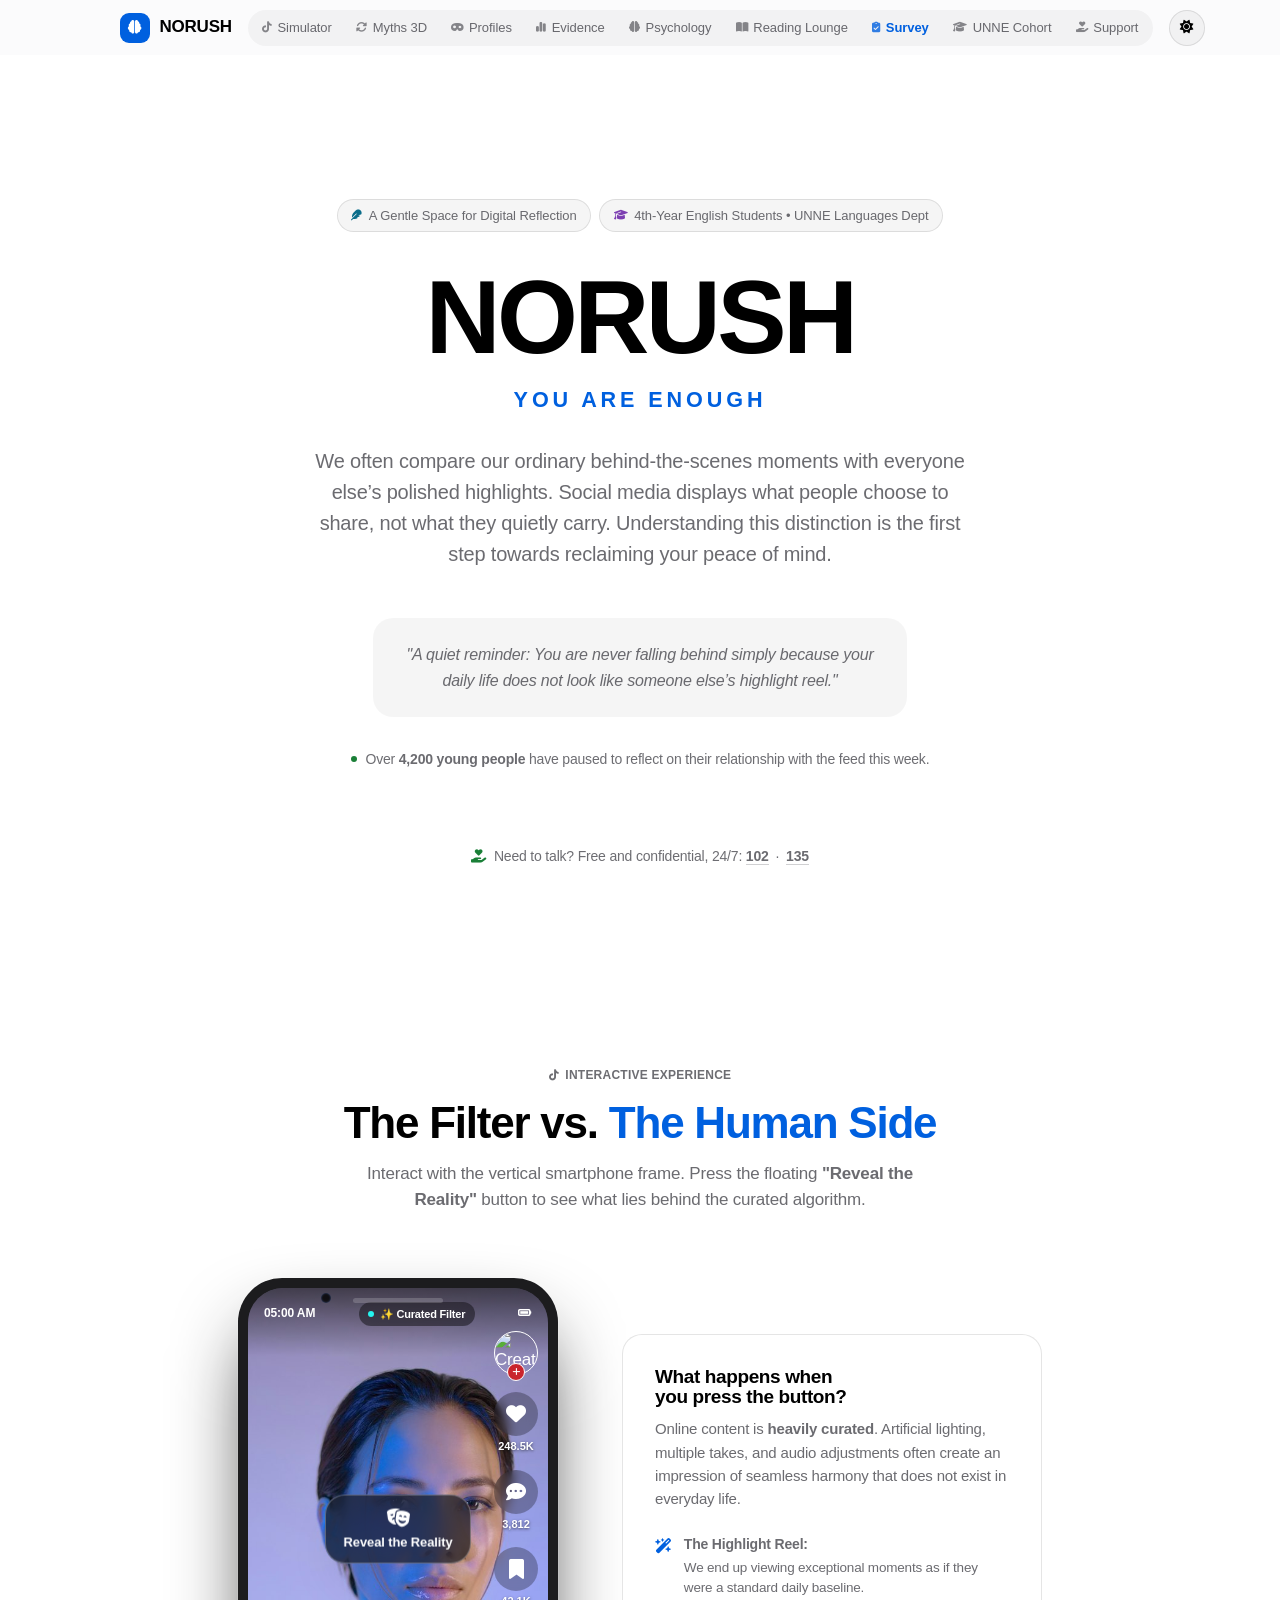
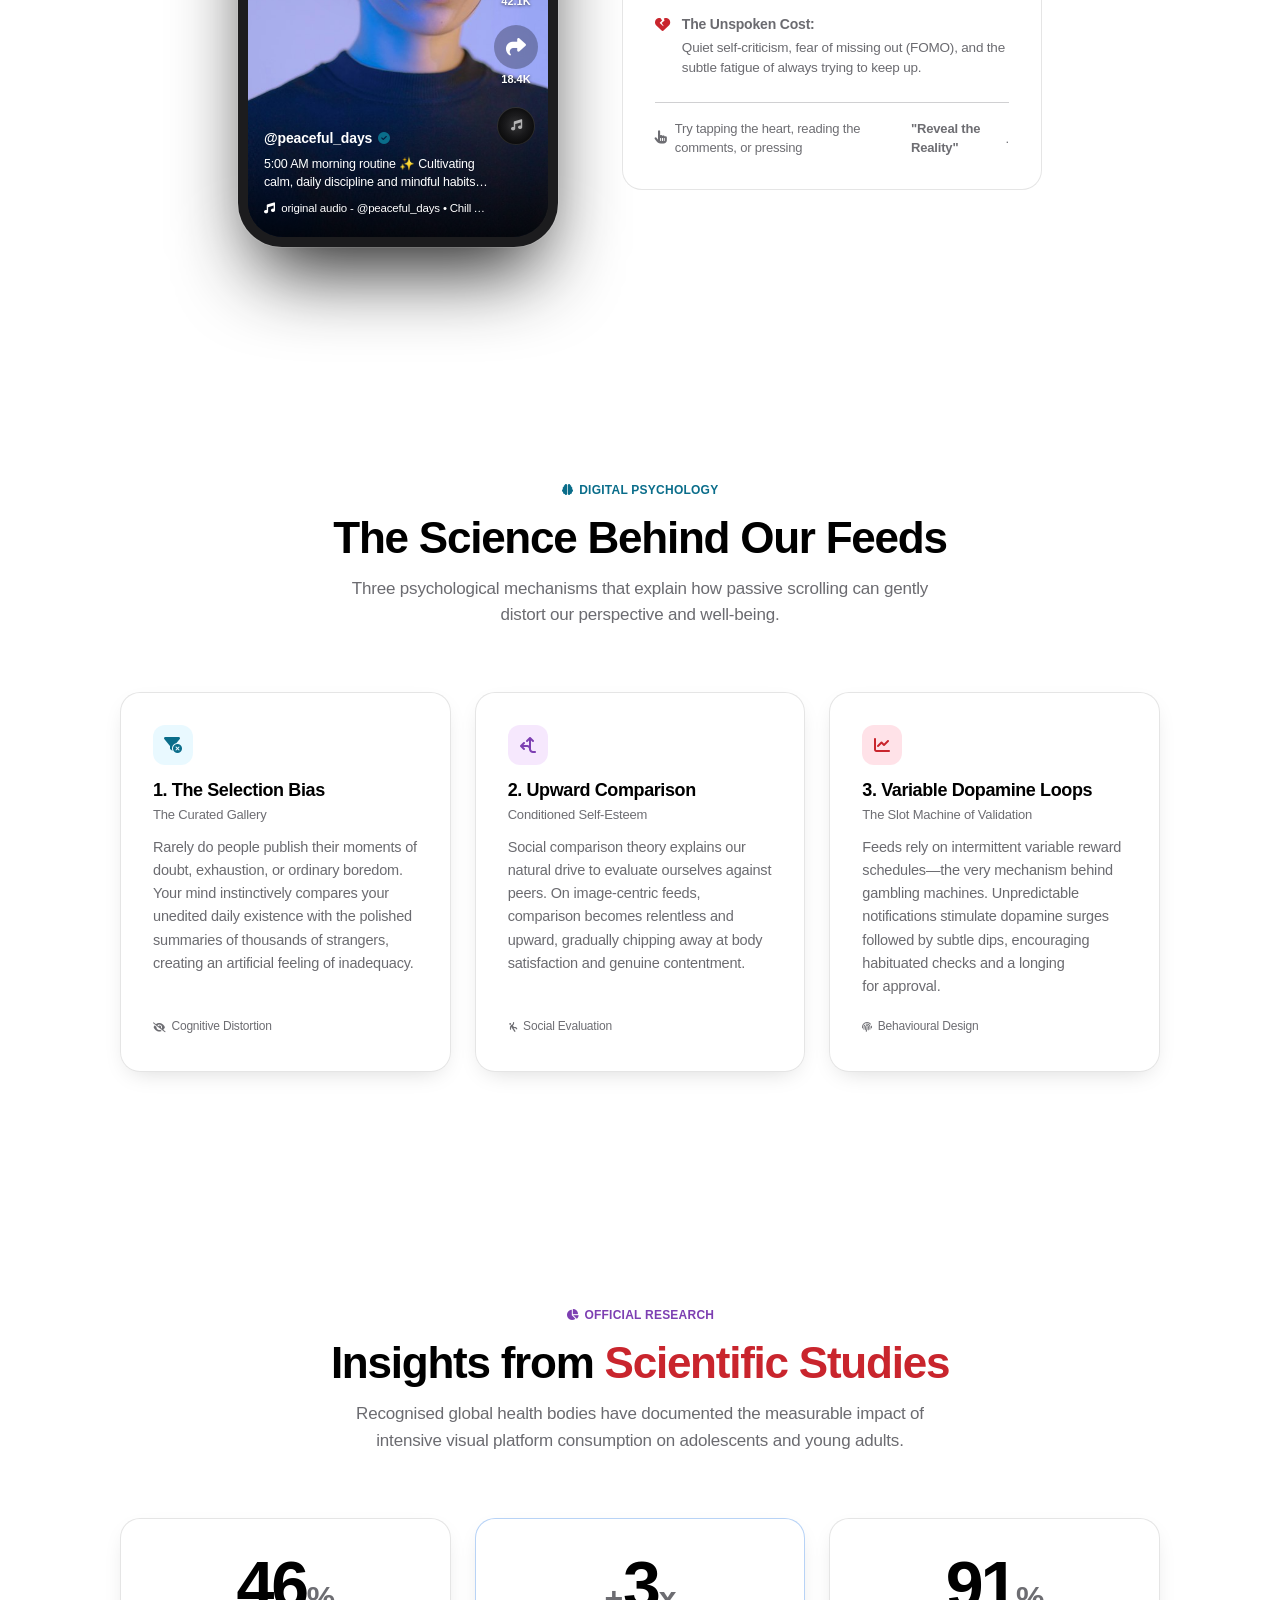
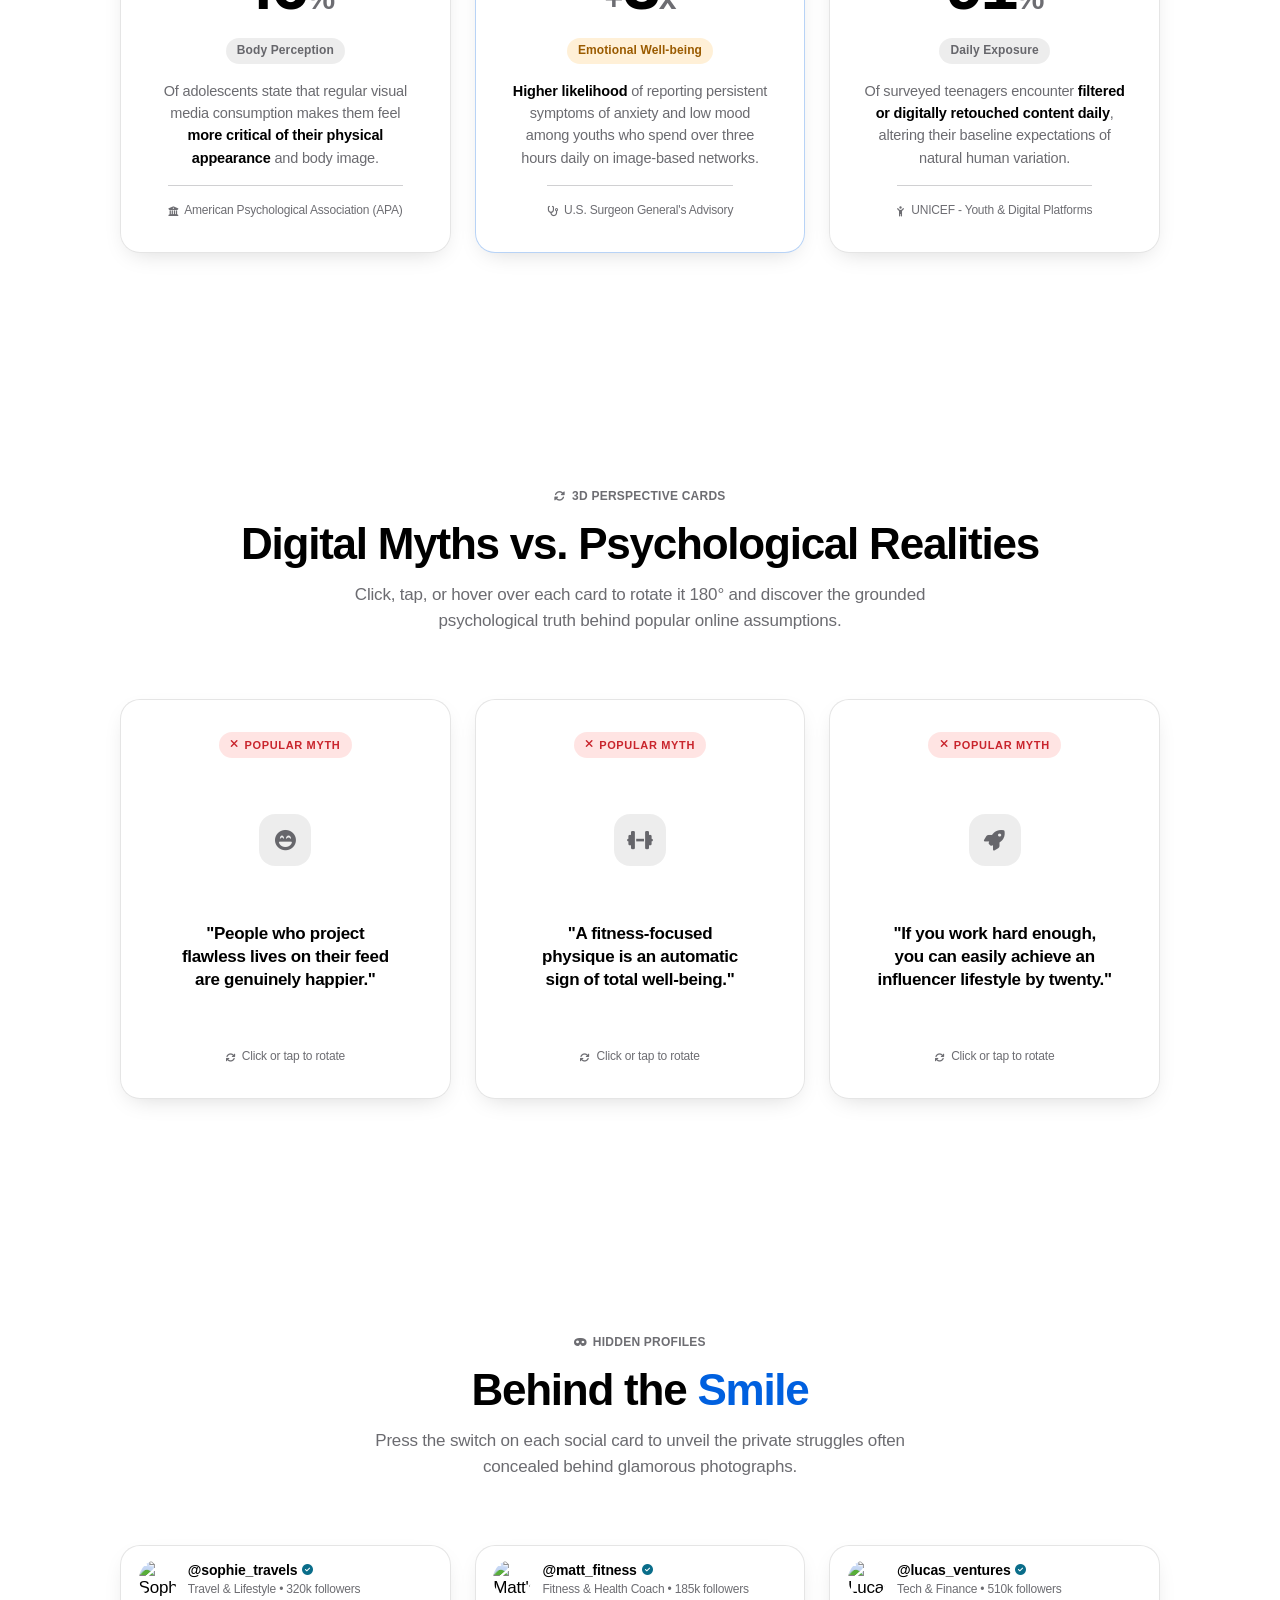
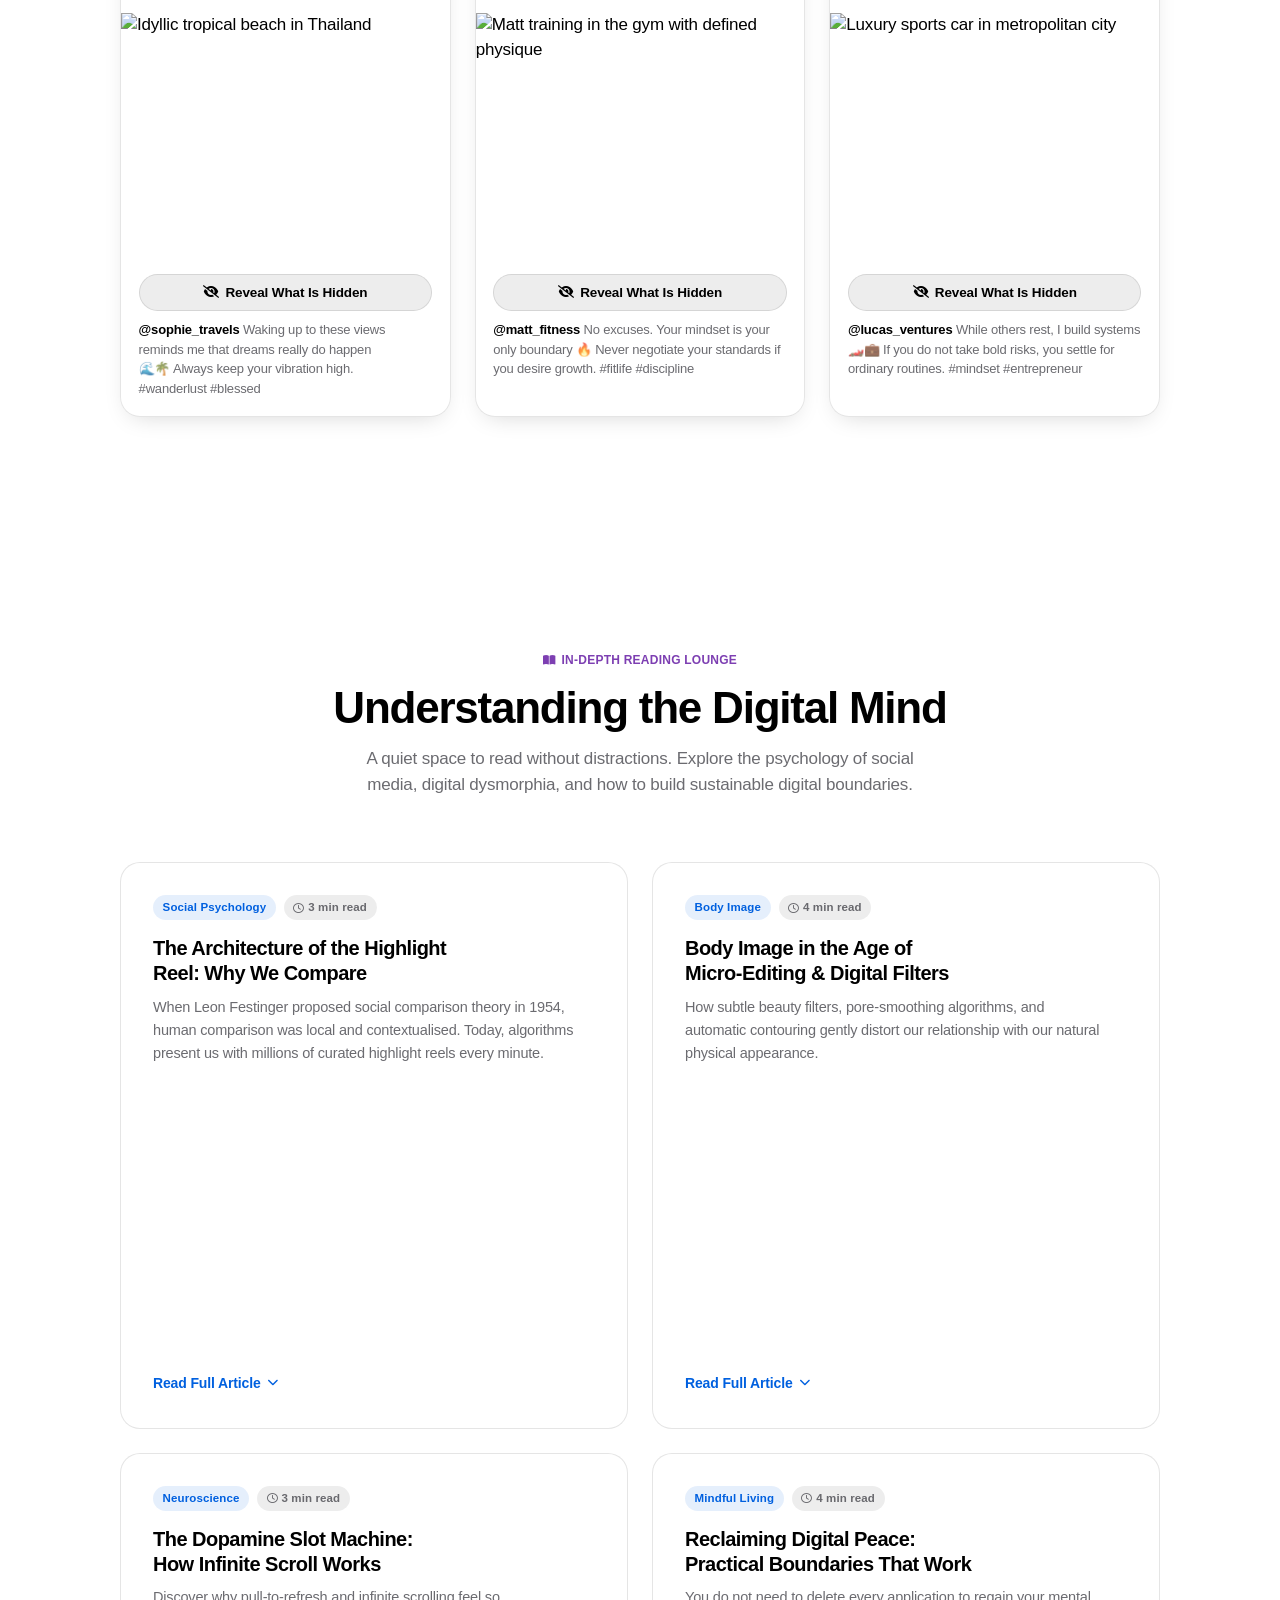
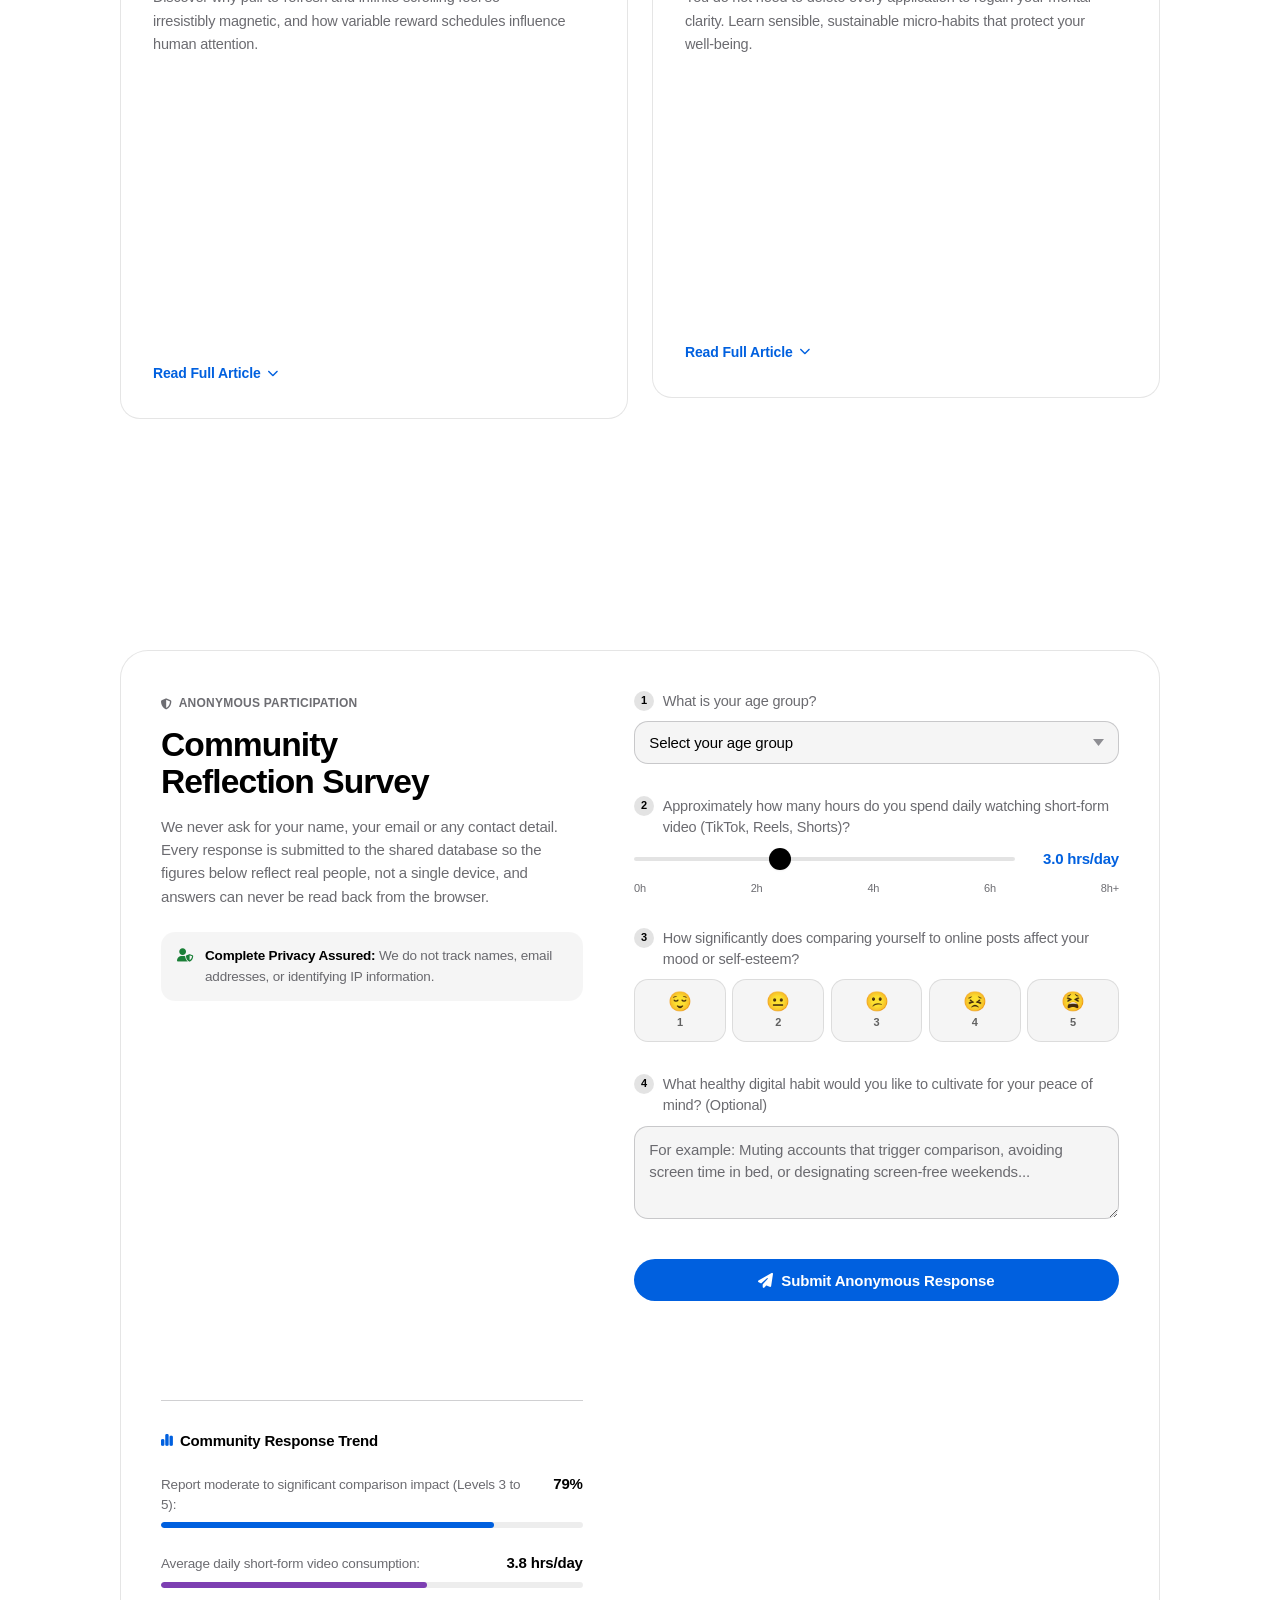
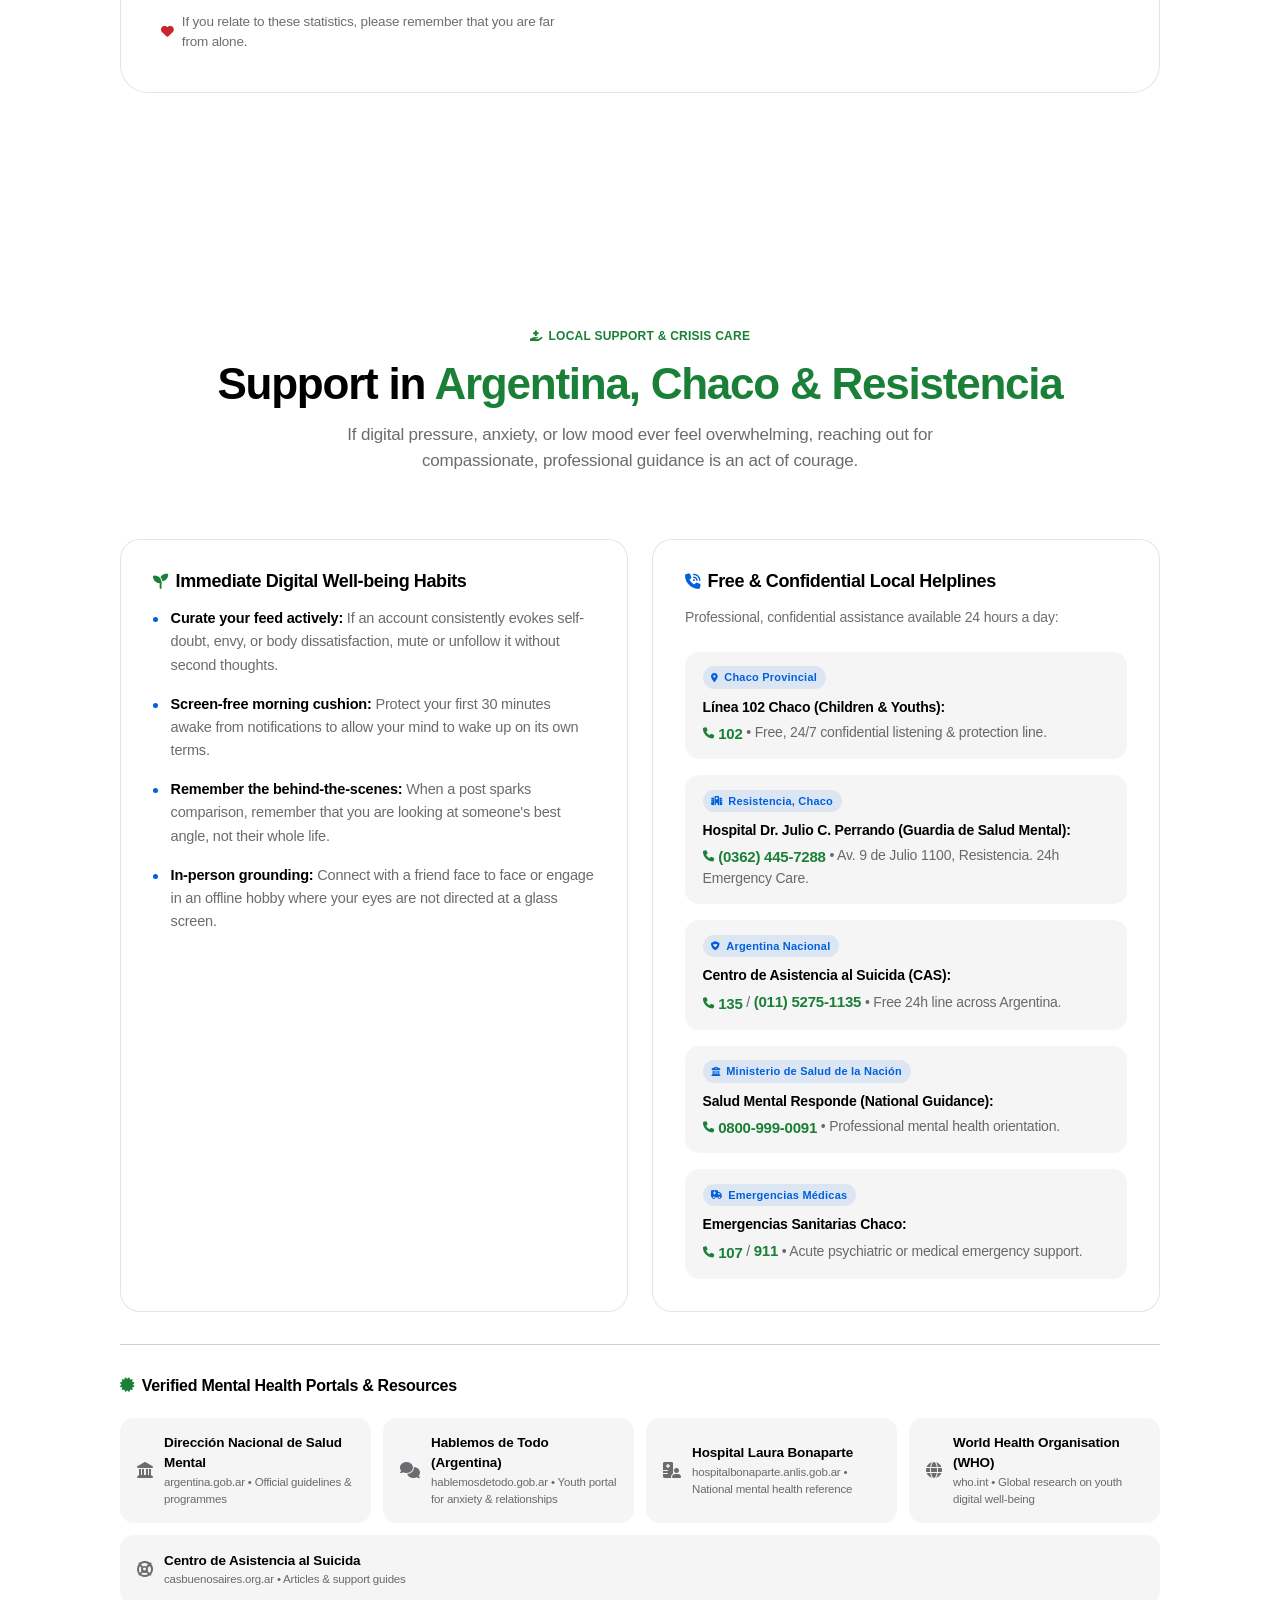
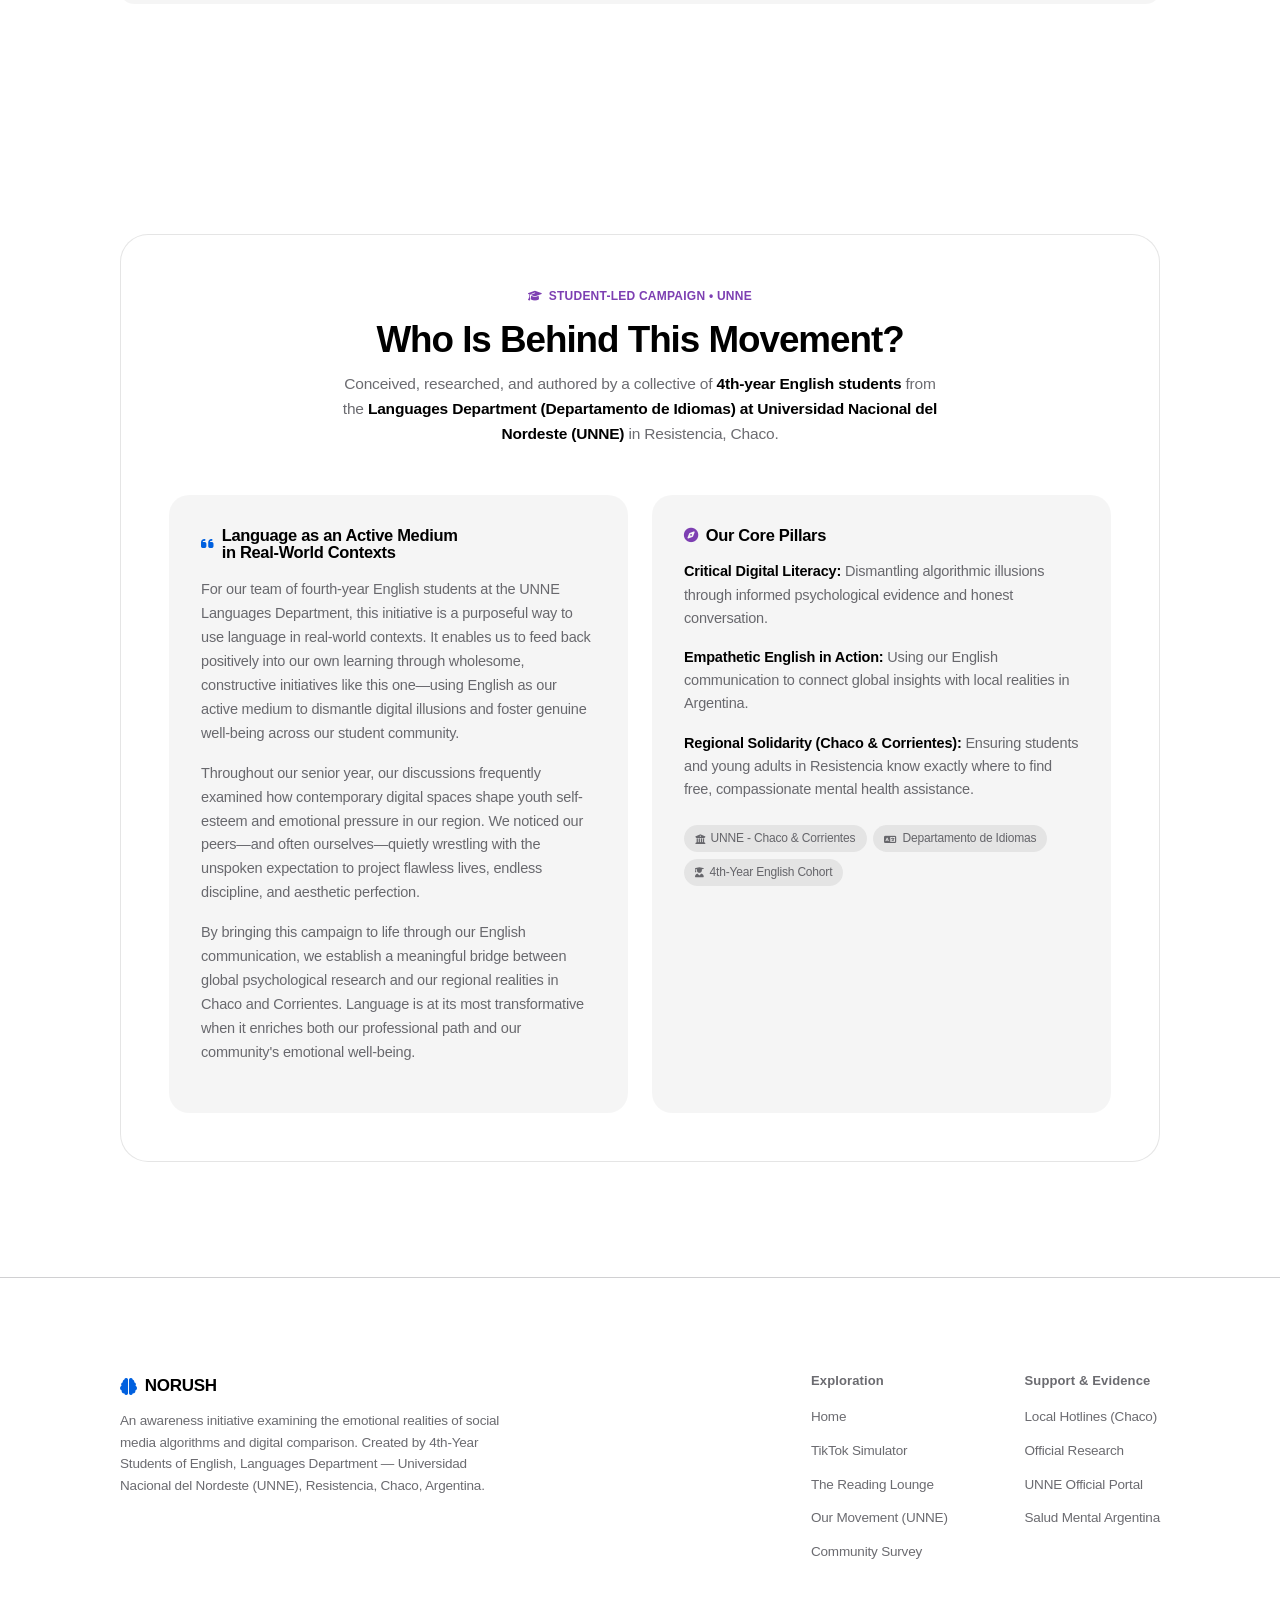
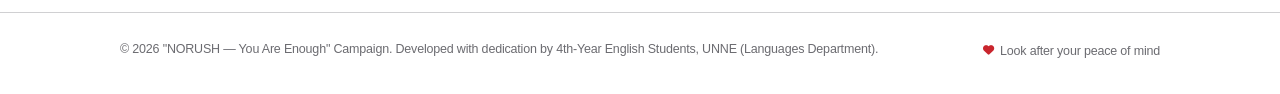
==== commit 1d37fa72: "Add files via upload" ====
--- a/index.html
+++ b/index.html
@@ -1,19 +1,32 @@
 <!DOCTYPE html>
-<html lang="en-GB">
+<html lang="en-GB" data-theme="dark">
 <head>
   <meta charset="UTF-8">
   <meta name="viewport" content="width=device-width, initial-scale=1.0">
-  <title>Have already I? | Digital Well-being & Social Media Awareness (UNNE)</title>
+  <title>NORUSH | You Are Enough — Digital Well-being & Social Media Awareness (UNNE)</title>
   <meta name="description" content="An empathetic, interactive exploration of social media's impact on mental well-being, dismantling digital perfectionism and encouraging mindful connection.">
-  <meta name="theme-color" content="#0a0b12">
+  <meta name="theme-color" content="#000000">
+  <meta name="color-scheme" content="dark light">
+
+  <!-- Appearance is resolved before first paint so the page never flashes
+       the wrong background. Kept tiny and dependency-free. -->
+  <script>
+    (function () {
+      try {
+        var stored = localStorage.getItem('norush_theme');
+        var theme = stored || (window.matchMedia('(prefers-color-scheme: light)').matches ? 'light' : 'dark');
+        document.documentElement.setAttribute('data-theme', theme);
+        var meta = document.querySelector('meta[name="theme-color"]');
+        if (meta) meta.setAttribute('content', theme === 'dark' ? '#000000' : '#ffffff');
+      } catch (e) { /* defaults to dark */ }
+    })();
+  </script>
 
   <!-- Favicon SVG -->
   <link rel="icon" type="image/svg+xml" href="data:image/svg+xml,<svg xmlns='http://www.w3.org/2000/svg' viewBox='0 0 100 100'><text y='.9em' font-size='90'>🧠</text></svg>">
 
-  <!-- Google Fonts: Outfit & Plus Jakarta Sans -->
-  <link rel="preconnect" href="https://fonts.googleapis.com">
-  <link rel="preconnect" href="https://fonts.gstatic.com" crossorigin>
-  <link href="https://fonts.googleapis.com/css2?family=Outfit:wght@300;400;600;700;800;900&family=Plus+Jakarta+Sans:wght@400;500;600;700&display=swap" rel="stylesheet">
+  <!-- Typography: the platform system font (SF Pro on Apple devices).
+       No webfont request, no flash of unstyled text. -->
 
   <!-- Font Awesome 6.5 Icons -->
   <link rel="stylesheet" href="https://cdnjs.cloudflare.com/ajax/libs/font-awesome/6.5.1/css/all.min.css">
@@ -21,17 +34,13 @@
   <!-- Stylesheet -->
   <link rel="stylesheet" href="styles.css">
 </head>
-<body class="dark-mode">
-  <!-- Ambient background glow elements -->
-  <div class="ambient-glow glow-1" aria-hidden="true"></div>
-  <div class="ambient-glow glow-2" aria-hidden="true"></div>
-
+<body>
   <!-- SITE HEADER / NAVIGATION -->
   <header class="site-header">
     <div class="container header-container">
       <a href="#hero" class="brand-logo" id="brandLogo">
         <span class="logo-icon"><i class="fa-solid fa-brain"></i></span>
-        <span class="logo-text">Have already <strong>I?</strong></span>
+        <span class="logo-text">NORUSH</span>
       </a>
 
       <!-- Mobile / tablet app bar: current section title (hidden on desktop) -->
@@ -61,6 +70,11 @@
           <li><a href="#support" class="nav-link"><i class="fa-solid fa-hand-holding-heart"></i> Support</a></li>
         </ul>
       </nav>
+      <button type="button" class="theme-toggle" id="themeToggle" aria-label="Switch to light appearance" aria-pressed="false">
+        <i class="fa-solid fa-sun theme-icon-light" aria-hidden="true"></i>
+        <i class="fa-solid fa-moon theme-icon-dark" aria-hidden="true"></i>
+      </button>
+
       <button class="mobile-menu-toggle" id="mobileMenuBtn" aria-label="Open navigation menu" aria-expanded="false" aria-controls="mainNav">
         <i class="fa-solid fa-bars"></i>
       </button>
@@ -92,9 +106,10 @@
             <i class="fa-solid fa-graduation-cap"></i> 4th-Year English Students • UNNE Languages Dept
           </div>
         </div>
-        <h1 class="hero-title">
-          Have already <span class="gradient-text">I?</span>
-        </h1>
+        <h1 class="hero-title">NORUSH</h1>
+
+        <p class="hero-keyline">YOU ARE ENOUGH</p>
+
         <p class="hero-subtitle">
           We often compare our ordinary behind-the-scenes moments with everyone else’s polished highlights. Social media displays what people choose to share, not what they quietly carry. Understanding this distinction is the first step towards reclaiming your peace of mind.
         </p>
@@ -545,7 +560,7 @@
                   <div class="reality-alert-badge">
                     <i class="fa-solid fa-heart-crack"></i> EMOTIONAL REALITY
                   </div>
-                  <h4>Travel Burnout & Loneliness</h4>
+                  <h3>Travel Burnout & Loneliness</h3>
                   <p>
                     Sophie incurred credit debt to fund this trip to sustain brand contracts. She spends evenings in hotel rooms answering commercial emails, struggling with loneliness, and crying before recording enthusiastic stories.
                   </p>
@@ -594,7 +609,7 @@
                   <div class="reality-alert-badge">
                     <i class="fa-solid fa-triangle-exclamation"></i> CONCEALED REALITY
                   </div>
-                  <h4>Severe Body Dysmorphia</h4>
+                  <h3>Severe Body Dysmorphia</h3>
                   <p>
                     Matt copes with muscle dysmorphia and social isolation. He consistently declines dinners with mates out of panic regarding meal macros, and experiences deep guilt whenever observing his reflection without professional lighting.
                   </p>
@@ -643,7 +658,7 @@
                   <div class="reality-alert-badge">
                     <i class="fa-solid fa-fire"></i> EMOTIONAL STRAIN
                   </div>
-                  <h4>Startup Debt & Insomnia</h4>
+                  <h3>Startup Debt & Insomnia</h3>
                   <p>
                     The car was rented for a three-hour commercial photoshoot. Lucas battles severe cash-flow debt, chronic sleep disruption, and the quiet dread of being exposed as an imposter while maintaining a mentor facade online.
                   </p>
@@ -810,7 +825,7 @@
             <span class="section-tag"><i class="fa-solid fa-shield-halved"></i> ANONYMOUS PARTICIPATION</span>
             <h2 class="section-title">Community <span class="gradient-text">Reflection Survey</span></h2>
             <p class="section-description">
-              Your responses are 100% anonymous and securely synchronized via <strong>Firebase Firestore</strong> to build an honest community picture of digital well-being.
+              We never ask for your name, your email or any contact detail. Every response is submitted <span id="surveyStorageNote">to the shared database so the figures below reflect real people, not a single device</span>, and answers can never be read back from the browser.
             </p>
 
             <div class="privacy-guarantee">
@@ -943,7 +958,7 @@
 
           <!-- Live Results Widget -->
           <div class="survey-live-results" id="surveyLiveResults">
-            <h4><i class="fa-solid fa-chart-simple"></i> Community Response Trend</h4>
+            <h3><i class="fa-solid fa-chart-simple"></i> Community Response Trend</h3>
             <div class="results-bars">
               <div class="result-bar-item">
                 <div class="bar-label">
@@ -1172,7 +1187,7 @@
     <div class="container footer-container">
       <div class="footer-left">
         <div class="footer-logo">
-          <i class="fa-solid fa-brain"></i> Have already <strong>I?</strong>
+          <i class="fa-solid fa-brain"></i> NORUSH
         </div>
         <p class="footer-tagline">
           An awareness initiative examining the emotional realities of social media algorithms and digital comparison. Created by 4th-Year Students of English, Languages Department — Universidad Nacional del Nordeste (UNNE), Resistencia, Chaco, Argentina.
@@ -1181,7 +1196,7 @@
 
       <div class="footer-right">
         <div class="footer-links-group">
-          <h4>Exploration</h4>
+          <h2 class="footer-group-title">Exploration</h2>
           <ul>
             <li><a href="#hero">Home</a></li>
             <li><a href="#simulator">TikTok Simulator</a></li>
@@ -1191,7 +1206,7 @@
           </ul>
         </div>
         <div class="footer-links-group">
-          <h4>Support & Evidence</h4>
+          <h2 class="footer-group-title">Support &amp; Evidence</h2>
           <ul>
             <li><a href="#support">Local Hotlines (Chaco)</a></li>
             <li><a href="#evidence">Official Research</a></li>
@@ -1204,7 +1219,7 @@
 
     <div class="footer-bottom">
       <div class="container footer-bottom-container">
-        <p>© 2026 "Have already I?" Campaign. Developed with dedication by 4th-Year English Students, UNNE (Languages Department).</p>
+        <p>© 2026 "NORUSH — You Are Enough" Campaign. Developed with dedication by 4th-Year English Students, UNNE (Languages Department).</p>
         <div class="footer-social-icons">
           <span><i class="fa-solid fa-heart"></i> Look after your peace of mind</span>
         </div>
@@ -1213,6 +1228,11 @@
   </footer>
 
   </div><!-- /.app-shell -->
+
+  <!-- Firebase credentials (kept in its own file so they are easy to
+       replace — see firebase-config.js). Optional: the survey works
+       without it, saving to this browser only. -->
+  <script src="firebase-config.js"></script>
 
   <!-- Core JavaScript File & Immediate Inlined Bootstrapper -->
   <script src="script.js"></script>
--- a/styles.css
+++ b/styles.css
@@ -1,2947 +1,2630 @@
-/* ===============================================================
-   BEHIND THE SCREEN - GLOBAL STYLES & REFINED DARK AESTHETIC
-   =============================================================== */
-
-:root {
-  --font-heading: 'Outfit', sans-serif;
-  --font-body: 'Plus Jakarta Sans', sans-serif;
-
-  /* Color Palette - Refined & Empathetic */
-  --bg-dark: #0a0b12;
-  --bg-card: rgba(18, 21, 33, 0.75);
-  --bg-card-hover: rgba(26, 31, 48, 0.9);
-  --bg-surface: #141724;
-  --bg-reader: #101320;
-
-  --text-primary: #f8fafc;
-  --text-secondary: #94a3b8;
-  --text-muted: #64748b;
-  --text-soft: #cbd5e1;
-
-  --accent-pink: #fe2c55;
-  --accent-cyan: #25f4ee;
-  --accent-purple: #8b5cf6;
-  --accent-indigo: #6366f1;
-  --accent-green: #10b981;
-  --accent-amber: #f59e0b;
-  --accent-danger: #ef4444;
-
-  --border-subtle: rgba(255, 255, 255, 0.08);
-  --border-active: rgba(254, 44, 85, 0.45);
-  --border-cyan: rgba(37, 244, 238, 0.45);
-  --border-purple: rgba(139, 92, 246, 0.45);
-
-  --gradient-main: linear-gradient(135deg, #fe2c55 0%, #ff6b8b 50%, #25f4ee 100%);
-  --gradient-text: linear-gradient(135deg, #ff6b8b 0%, #a855f7 50%, #25f4ee 100%);
-  --gradient-soft: linear-gradient(135deg, rgba(254, 44, 85, 0.15) 0%, rgba(37, 244, 238, 0.15) 100%);
-
-  --shadow-glow-pink: 0 0 25px rgba(254, 44, 85, 0.35);
-  --shadow-glow-cyan: 0 0 25px rgba(37, 244, 238, 0.35);
-  --shadow-card: 0 10px 30px -10px rgba(0, 0, 0, 0.6);
-
-  --radius-sm: 8px;
-  --radius-md: 14px;
-  --radius-lg: 22px;
-  --radius-xl: 36px;
-  --radius-pill: 9999px;
-
-  --transition-fast: 0.2s cubic-bezier(0.4, 0, 0.2, 1);
-  --transition-normal: 0.35s cubic-bezier(0.4, 0, 0.2, 1);
-  --transition-smooth: 0.6s cubic-bezier(0.16, 1, 0.3, 1);
-}
-
-/* Reset & Base Setup */
-*, *::before, *::after {
-  box-sizing: border-box;
-  margin: 0;
-  padding: 0;
-}
-
-html {
-  scroll-behavior: smooth;
-  font-size: 16px;
-  background-color: var(--bg-dark);
-}
-
-body {
-  font-family: var(--font-body);
-  color: var(--text-primary);
-  background-color: var(--bg-dark);
-  line-height: 1.65;
-  overflow-x: hidden;
-  position: relative;
-  -webkit-font-smoothing: antialiased;
-}
-
-/* Ambient Glow Blobs */
-.ambient-glow {
-  position: fixed;
-  border-radius: 50%;
-  filter: blur(140px);
-  pointer-events: none;
-  z-index: 0;
-  opacity: 0.22;
-}
-
-.glow-1 {
-  width: 550px;
-  height: 550px;
-  background: radial-gradient(circle, #fe2c55, #8b5cf6);
-  top: -120px;
-  right: -120px;
-}
-
-.glow-2 {
-  width: 600px;
-  height: 600px;
-  background: radial-gradient(circle, #25f4ee, #3b82f6);
-  bottom: 8%;
-  left: -180px;
-}
-
-.container {
-  width: 100%;
-  max-width: 1200px;
-  margin: 0 auto;
-  padding: 0 1.5rem;
-  position: relative;
-  z-index: 1;
-}
-
-/* Typography Helpers */
-h1, h2, h3, h4 {
-  font-family: var(--font-heading);
-  font-weight: 700;
-  line-height: 1.25;
-}
-
-.gradient-text {
-  background: var(--gradient-text);
-  -webkit-background-clip: text;
-  -webkit-text-fill-color: transparent;
-  display: inline-block;
-}
-
-.text-accent { color: var(--accent-pink); }
-.text-cyan { color: var(--accent-cyan); }
-.text-green { color: var(--accent-green); }
-.text-purple { color: var(--accent-purple); }
-.text-danger { color: var(--accent-pink); }
-.text-center { text-align: center; }
-
-/* Buttons */
-.btn {
-  display: inline-flex;
-  align-items: center;
-  justify-content: center;
-  gap: 0.65rem;
-  font-family: var(--font-heading);
-  font-weight: 600;
-  font-size: 0.98rem;
-  padding: 0.85rem 1.6rem;
-  border-radius: var(--radius-pill);
-  text-decoration: none;
-  border: 1px solid transparent;
-  cursor: pointer;
-  transition: all var(--transition-normal);
-}
-
-.btn-primary {
-  background: linear-gradient(135deg, #fe2c55, #ff4d6d);
-  color: #ffffff;
-  box-shadow: 0 4px 20px rgba(254, 44, 85, 0.4);
-}
-
-.btn-primary:hover {
-  transform: translateY(-2px);
-  box-shadow: 0 6px 28px rgba(254, 44, 85, 0.6);
-}
-
-.btn-glow {
-  position: relative;
-}
-
-.btn-glow::after {
-  content: '';
-  position: absolute;
-  inset: -2px;
-  border-radius: var(--radius-pill);
-  background: linear-gradient(135deg, #fe2c55, #25f4ee);
-  z-index: -1;
-  opacity: 0;
-  filter: blur(10px);
-  transition: opacity var(--transition-normal);
-}
-
-.btn-glow:hover::after {
-  opacity: 0.75;
-}
-
-.btn-secondary {
-  background: rgba(255, 255, 255, 0.05);
-  color: var(--text-primary);
-  border-color: var(--border-subtle);
-  backdrop-filter: blur(10px);
-}
-
-.btn-secondary:hover {
-  background: rgba(255, 255, 255, 0.12);
-  border-color: rgba(255, 255, 255, 0.25);
-  transform: translateY(-2px);
-}
-
-.btn-block {
-  width: 100%;
-}
-
-/* Header & Navigation */
-/* Header & Navigation - Ultra-Aesthetic Floating Capsule Dock */
-.site-header {
-  position: sticky;
-  top: 0;
-  z-index: 1000;
-  background: rgba(10, 11, 20, 0.78);
-  backdrop-filter: blur(28px) saturate(190%);
-  -webkit-backdrop-filter: blur(28px) saturate(190%);
-  border-bottom: 1px solid rgba(255, 255, 255, 0.08);
-  padding: 0.65rem 0;
-  transition: all 0.3s cubic-bezier(0.16, 1, 0.3, 1);
-}
-
-.site-header::after {
-  content: '';
-  position: absolute;
-  bottom: 0;
-  left: 0;
-  right: 0;
-  height: 1px;
-  background: linear-gradient(90deg, 
-    transparent 0%, 
-    rgba(254, 44, 85, 0.5) 25%, 
-    rgba(139, 92, 246, 0.5) 50%, 
-    rgba(37, 244, 238, 0.5) 75%, 
-    transparent 100%
-  );
-  opacity: 0.75;
-}
-
-.header-container {
-  display: flex;
-  align-items: center;
-  justify-content: space-between;
-  gap: 1.2rem;
-  max-width: 1360px;
-}
-
-.brand-logo {
-  display: inline-flex;
-  align-items: center;
-  gap: 0.75rem;
-  text-decoration: none;
-  color: var(--text-primary);
-  font-family: var(--font-heading);
-  font-size: 1.25rem;
-  font-weight: 700;
-  letter-spacing: -0.02em;
-  flex-shrink: 0;
-  transition: transform var(--transition-fast);
-}
-
-.brand-logo:hover {
-  transform: translateY(-1px);
-}
-
-.logo-icon {
-  width: 40px;
-  height: 40px;
-  background: linear-gradient(135deg, #fe2c55, #8b5cf6);
-  border-radius: 12px;
-  display: flex;
-  align-items: center;
-  justify-content: center;
-  color: white;
-  font-size: 1.15rem;
-  box-shadow: 0 4px 18px rgba(254, 44, 85, 0.4);
-  transition: transform 0.3s ease, box-shadow 0.3s ease;
-}
-
-.brand-logo:hover .logo-icon {
-  transform: scale(1.08) rotate(-4deg);
-  box-shadow: 0 6px 24px rgba(254, 44, 85, 0.6);
-}
-
-.logo-text {
-  font-weight: 600;
-  color: #f1f5f9;
-}
-
-.logo-text strong {
-  background: linear-gradient(135deg, #fe2c55, #25f4ee);
-  -webkit-background-clip: text;
-  -webkit-text-fill-color: transparent;
-  font-weight: 800;
-}
-
-.main-nav {
-  display: flex;
-  align-items: center;
-  background: rgba(18, 22, 38, 0.7);
-  border: 1px solid rgba(255, 255, 255, 0.08);
-  padding: 0.3rem 0.45rem;
-  border-radius: var(--radius-pill);
-  box-shadow: 
-    0 10px 30px rgba(0, 0, 0, 0.4),
-    inset 0 1px 1px rgba(255, 255, 255, 0.12);
-  backdrop-filter: blur(20px);
-  -webkit-backdrop-filter: blur(20px);
-  transition: all 0.3s ease;
-}
-
-.nav-list {
-  display: flex;
-  align-items: center;
-  list-style: none;
-  gap: 0.25rem;
-  margin: 0;
-  padding: 0;
-}
-
-.nav-link {
-  text-decoration: none;
-  color: #94a3b8;
-  font-size: 0.82rem;
-  font-weight: 500;
-  padding: 0.42rem 0.72rem;
-  border-radius: var(--radius-pill);
-  transition: all 0.2s cubic-bezier(0.16, 1, 0.3, 1);
-  display: inline-flex;
-  align-items: center;
-  gap: 0.42rem;
-  white-space: nowrap;
-  letter-spacing: -0.01em;
-  position: relative;
-}
-
-.nav-link:hover {
-  color: #ffffff;
-  background: rgba(255, 255, 255, 0.08);
-  transform: translateY(-1px);
-}
-
-.nav-link.active {
-  color: #ffffff;
-  background: rgba(255, 255, 255, 0.14);
-  box-shadow: 0 2px 10px rgba(0, 0, 0, 0.25), inset 0 1px 1px rgba(255, 255, 255, 0.2);
-}
-
-.nav-link i {
-  font-size: 0.78rem;
-  opacity: 0.85;
-  transition: transform 0.2s ease, color 0.2s ease;
-}
-
-.nav-link:hover i {
-  transform: scale(1.15);
-  color: var(--accent-cyan);
-}
-
-.nav-btn {
-  background: linear-gradient(135deg, rgba(254, 44, 85, 0.25), rgba(139, 92, 246, 0.25));
-  color: #ffffff;
-  border: 1px solid rgba(254, 44, 85, 0.45);
-  font-weight: 600;
-  padding: 0.42rem 0.82rem;
-}
-
-.nav-btn:hover {
-  background: linear-gradient(135deg, #fe2c55, #8b5cf6);
-  color: #ffffff;
-  border-color: rgba(254, 44, 85, 0.8);
-  box-shadow: 0 0 20px rgba(254, 44, 85, 0.55);
-}
-
-.nav-unne {
-  background: rgba(139, 92, 246, 0.14);
-  color: #c4b5fd;
-  border: 1px solid rgba(139, 92, 246, 0.3);
-  font-weight: 600;
-}
-
-.nav-unne:hover {
-  background: rgba(139, 92, 246, 0.28);
-  color: #ffffff;
-  border-color: rgba(139, 92, 246, 0.6);
-  box-shadow: 0 0 16px rgba(139, 92, 246, 0.4);
-}
-
-.mobile-menu-toggle {
-  display: none;
-  background: rgba(255, 255, 255, 0.08);
-  border: 1px solid rgba(255, 255, 255, 0.15);
-  width: 42px;
-  height: 42px;
-  border-radius: 12px;
-  color: var(--text-primary);
-  font-size: 1.2rem;
-  align-items: center;
-  justify-content: center;
-  cursor: pointer;
-  transition: all var(--transition-fast);
-}
-
-/* Group headings: only meaningful inside the drawer (vertical list).
-   On the desktop bar they stay hidden so the pill nav remains compact. */
-.nav-group-label {
-  display: none;
-  font-size: 0.68rem;
-  font-weight: 700;
-  text-transform: uppercase;
-  letter-spacing: 0.16em;
-  color: var(--text-muted);
-  padding: 0.35rem 0.25rem 0.5rem;
-}
-
-.nav-group-label:not(:first-child) {
-  margin-top: 0.9rem;
-  padding-top: 1rem;
-  border-top: 1px solid var(--border-subtle);
-}
-
-.mobile-menu-toggle:hover {
-  background: rgba(255, 255, 255, 0.15);
-  transform: scale(1.05);
-}
-
-.mobile-menu-toggle:hover {
-  background: rgba(255, 255, 255, 0.12);
-  border-color: rgba(255, 255, 255, 0.2);
-}
-
-/* Section Header Shared */
-.section-header {
-  margin-bottom: 3.5rem;
-}
-
-.section-tag {
-  display: inline-flex;
-  align-items: center;
-  gap: 0.45rem;
-  background: rgba(254, 44, 85, 0.12);
-  color: var(--accent-pink);
-  border: 1px solid rgba(254, 44, 85, 0.25);
-  font-size: 0.78rem;
-  font-weight: 700;
-  text-transform: uppercase;
-  letter-spacing: 0.08em;
-  padding: 0.35rem 0.95rem;
-  border-radius: var(--radius-pill);
-  margin-bottom: 0.85rem;
-}
-
-.section-tag-cyan {
-  background: rgba(37, 244, 238, 0.12);
-  color: var(--accent-cyan);
-  border-color: rgba(37, 244, 238, 0.25);
-}
-
-.section-tag-purple {
-  background: rgba(139, 92, 246, 0.12);
-  color: var(--accent-purple);
-  border-color: rgba(139, 92, 246, 0.25);
-}
-
-.section-tag-green {
-  background: rgba(16, 185, 129, 0.12);
-  color: var(--accent-green);
-  border-color: rgba(16, 185, 129, 0.25);
-}
-
-.section-title {
-  font-size: clamp(2rem, 4.2vw, 2.9rem);
-  letter-spacing: -0.02em;
-  margin-bottom: 1rem;
-}
-
-.section-description {
-  color: var(--text-secondary);
-  font-size: 1.08rem;
-  max-width: 680px;
-  margin: 0 auto;
-  line-height: 1.65;
-}
-
-/* ===============================================================
-   A. HERO / REFINED EMOTIONAL COVER
-   =============================================================== */
-.hero-section {
-  padding: 6.5rem 0 4.5rem;
-  position: relative;
-  text-align: center;
-}
-
-.hero-container {
-  display: flex;
-  flex-direction: column;
-  align-items: center;
-}
-
-.hero-badge {
-  display: inline-flex;
-  align-items: center;
-  gap: 0.5rem;
-  background: rgba(255, 255, 255, 0.05);
-  border: 1px solid var(--border-subtle);
-  backdrop-filter: blur(12px);
-  padding: 0.45rem 1.15rem;
-  border-radius: var(--radius-pill);
-  font-size: 0.88rem;
-  color: var(--accent-cyan);
-}
-
-.hero-title {
-  font-size: clamp(2.8rem, 6.8vw, 4.8rem);
-  font-weight: 900;
-  letter-spacing: -0.035em;
-  max-width: 900px;
-  margin-bottom: 1.5rem;
-  line-height: 1.12;
-}
-
-.hero-subtitle {
-  font-size: clamp(1.05rem, 2vw, 1.25rem);
-  color: var(--text-soft);
-  max-width: 760px;
-  line-height: 1.75;
-  margin-bottom: 2.2rem;
-  font-weight: 400;
-}
-
-.hero-quote-card {
-  max-width: 660px;
-  background: rgba(255, 255, 255, 0.03);
-  border: 1px solid var(--border-subtle);
-  border-left: 3px solid var(--accent-pink);
-  padding: 1.1rem 1.6rem;
-  border-radius: var(--radius-md);
-  margin-bottom: 2.5rem;
-  font-style: italic;
-  color: var(--text-secondary);
-  font-size: 0.95rem;
-  line-height: 1.6;
-}
-
-.hero-actions {
-  display: flex;
-  gap: 1.2rem;
-  flex-wrap: wrap;
-  justify-content: center;
-  margin-bottom: 2.5rem;
-}
-
-.hero-social-proof {
-  display: flex;
-  align-items: center;
-  gap: 0.75rem;
-  font-size: 0.9rem;
-  color: var(--text-muted);
-}
-
-.pulse-dot {
-  width: 9px;
-  height: 9px;
-  background-color: var(--accent-green);
-  border-radius: 50%;
-  box-shadow: 0 0 10px var(--accent-green);
-  animation: pulse-ring 2s infinite;
-}
-
-@keyframes pulse-ring {
-  0% { transform: scale(0.95); box-shadow: 0 0 0 0 rgba(16, 185, 129, 0.7); }
-  70% { transform: scale(1); box-shadow: 0 0 0 8px rgba(16, 185, 129, 0); }
-  100% { transform: scale(0.95); box-shadow: 0 0 0 0 rgba(16, 185, 129, 0); }
-}
-
-/* ===============================================================
-   B. TIKTOK SIMULATOR (9:16 VERTICAL RATIO)
-   =============================================================== */
-.simulator-section {
-  padding: 5rem 0 6rem;
-  position: relative;
-}
-
-.simulator-wrapper {
-  display: flex;
-  align-items: center;
-  justify-content: center;
-  gap: 3.5rem;
-  flex-wrap: wrap;
-}
-
-/* Smartphone Mockup Frame (9:16 ratio) */
-.phone-mockup {
-  width: 100%;
-  max-width: 360px;
-  aspect-ratio: 9 / 16;
-  background: #000000;
-  border-radius: 46px;
-  border: 10px solid #202434;
-  box-shadow: 
-    0 25px 60px -15px rgba(0, 0, 0, 0.8),
-    0 0 0 1px rgba(255, 255, 255, 0.1),
-    inset 0 0 20px rgba(0, 0, 0, 0.8);
-  position: relative;
-  overflow: hidden;
-  transition: transform var(--transition-normal), box-shadow var(--transition-normal);
-}
-
-.phone-mockup:hover {
-  transform: translateY(-4px);
-  box-shadow: 
-    0 35px 70px -15px rgba(0, 0, 0, 0.9),
-    0 0 30px rgba(254, 44, 85, 0.25);
-}
-
-.phone-camera {
-  position: absolute;
-  top: 14px;
-  left: 50%;
-  transform: translateX(-50%);
-  width: 12px;
-  height: 12px;
-  background: #11141d;
-  border-radius: 50%;
-  z-index: 40;
-  border: 1px solid rgba(255, 255, 255, 0.15);
-}
-
-.phone-speaker {
-  position: absolute;
-  top: 8px;
-  left: 50%;
-  transform: translateX(-50%);
-  width: 50px;
-  height: 3px;
-  background: #2a2e40;
-  border-radius: 3px;
-  z-index: 40;
-}
-
-/* TikTok Screen */
-.tiktok-screen {
-  width: 100%;
-  height: 100%;
-  position: relative;
-  overflow: hidden;
-  background-color: #050608;
-  display: flex;
-  flex-direction: column;
-  justify-content: space-between;
-}
-
-.tiktok-media-layer {
-  position: absolute;
-  inset: 0;
-  z-index: 1;
-}
-
-.tiktok-media-image {
-  width: 100%;
-  height: 100%;
-  object-fit: cover;
-  transition: filter 0.5s ease, transform 0.5s ease;
-  filter: brightness(0.92) contrast(1.05);
-}
-
-/* Glitch Animation */
-.glitch-overlay {
-  position: absolute;
-  inset: 0;
-  background: transparent;
-  pointer-events: none;
-  opacity: 0;
-  z-index: 2;
-}
-
-.glitch-active {
-  animation: glitch-anim 0.4s ease forwards;
-}
-
-@keyframes glitch-anim {
-  0% {
-    opacity: 0.8;
-    background: rgba(254, 44, 85, 0.25);
-    filter: invert(0.2) contrast(1.8);
-    transform: translate(-3px, 2px);
-  }
-  25% {
-    background: rgba(37, 244, 238, 0.25);
-    transform: translate(3px, -2px);
-  }
-  50% {
-    background: rgba(0, 0, 0, 0.4);
-    filter: hue-rotate(90deg) contrast(2);
-    transform: translate(-2px, 3px);
-  }
-  75% {
-    background: rgba(254, 44, 85, 0.2);
-    transform: translate(2px, -1px);
-  }
-  100% {
-    opacity: 0;
-    transform: translate(0, 0);
-  }
-}
-
-/* Top Bar */
-.tiktok-top-bar {
-  position: relative;
-  z-index: 20;
-  padding: 1.6rem 1rem 0.5rem;
-  display: flex;
-  align-items: center;
-  justify-content: space-between;
-  background: linear-gradient(180deg, rgba(0, 0, 0, 0.6) 0%, transparent 100%);
-  color: white;
-  font-size: 0.8rem;
-  font-weight: 600;
-}
-
-.screen-clock {
-  font-family: var(--font-heading);
-  letter-spacing: 0.05em;
-  opacity: 0.85;
-}
-
-.mode-badge-pill {
-  display: inline-flex;
-  align-items: center;
-  gap: 0.4rem;
-  background: rgba(0, 0, 0, 0.65);
-  backdrop-filter: blur(10px);
-  border: 1px solid rgba(255, 255, 255, 0.2);
-  padding: 0.25rem 0.65rem;
-  border-radius: var(--radius-pill);
-  font-size: 0.72rem;
-  font-weight: 700;
-  text-transform: uppercase;
-  letter-spacing: 0.03em;
-  transition: all var(--transition-normal);
-}
-
-.badge-dot {
-  width: 7px;
-  height: 7px;
-  border-radius: 50%;
-}
-
-.filter-dot {
-  background-color: var(--accent-cyan);
-  box-shadow: 0 0 8px var(--accent-cyan);
-}
-
-.reality-dot {
-  background-color: var(--accent-pink);
-  box-shadow: 0 0 8px var(--accent-pink);
-}
-
-/* Central Floating Button */
-.lado-b-toggle-container {
-  position: absolute;
-  top: 50%;
-  left: 50%;
-  transform: translate(-50%, -50%);
-  z-index: 25;
-}
-
-.btn-toggle-lado-b {
-  background: rgba(10, 11, 18, 0.82);
-  backdrop-filter: blur(14px);
-  border: 2px solid var(--accent-pink);
-  color: white;
-  font-family: var(--font-heading);
-  font-weight: 700;
-  font-size: 0.92rem;
-  padding: 0.7rem 1.35rem;
-  border-radius: var(--radius-pill);
-  cursor: pointer;
-  display: flex;
-  align-items: center;
-  gap: 0.6rem;
-  box-shadow: 
-    0 8px 24px rgba(0, 0, 0, 0.6),
-    0 0 20px rgba(254, 44, 85, 0.5);
-  transition: all var(--transition-normal);
-  position: relative;
-}
-
-.btn-toggle-lado-b:hover {
-  transform: scale(1.06);
-  background: var(--accent-pink);
-  box-shadow: 
-    0 10px 30px rgba(254, 44, 85, 0.75),
-    0 0 35px var(--accent-pink);
-}
-
-.btn-toggle-lado-b:active {
-  transform: scale(0.96);
-}
-
-.pulse-ring {
-  position: absolute;
-  inset: -6px;
-  border-radius: var(--radius-pill);
-  border: 2px solid var(--accent-pink);
-  opacity: 0;
-  animation: pulse-ring-glow 2s infinite;
-  pointer-events: none;
-}
-
-@keyframes pulse-ring-glow {
-  0% { transform: scale(0.9); opacity: 0.8; }
-  100% { transform: scale(1.2); opacity: 0; }
-}
-
-/* Sidebar Actions */
-.tiktok-actions-sidebar {
-  position: absolute;
-  right: 0.75rem;
-  bottom: 5.5rem;
-  z-index: 20;
-  display: flex;
-  flex-direction: column;
-  align-items: center;
-  gap: 1.1rem;
-}
-
-.action-btn {
-  background: transparent;
-  border: none;
-  color: white;
-  display: flex;
-  flex-direction: column;
-  align-items: center;
-  gap: 0.25rem;
-  cursor: pointer;
-  transition: transform var(--transition-fast);
-}
-
-.action-btn:hover {
-  transform: scale(1.12);
-}
-
-.icon-circle {
-  width: 40px;
-  height: 40px;
-  background: rgba(0, 0, 0, 0.45);
-  backdrop-filter: blur(8px);
-  border-radius: 50%;
-  display: flex;
-  align-items: center;
-  justify-content: center;
-  font-size: 1.25rem;
-  transition: background-color var(--transition-fast);
-}
-
-.action-counter {
-  font-size: 0.68rem;
-  font-weight: 600;
-  text-shadow: 0 1px 3px rgba(0, 0, 0, 0.8);
-}
-
-.heart-btn.liked .icon-circle {
-  background: rgba(254, 44, 85, 0.35);
-}
-
-.heart-btn.liked #heartIcon {
-  color: var(--accent-pink);
-  animation: heart-pop 0.35s cubic-bezier(0.175, 0.885, 0.32, 1.275);
-}
-
-@keyframes heart-pop {
-  0% { transform: scale(1); }
-  50% { transform: scale(1.4); }
-  100% { transform: scale(1); }
-}
-
-.creator-avatar-btn {
-  position: relative;
-  margin-bottom: 0.5rem;
-}
-
-.creator-avatar-btn img {
-  width: 44px;
-  height: 44px;
-  border-radius: 50%;
-  border: 2px solid white;
-  object-fit: cover;
-}
-
-.follow-badge-plus {
-  position: absolute;
-  bottom: -4px;
-  left: 50%;
-  transform: translateX(-50%);
-  width: 18px;
-  height: 18px;
-  background: var(--accent-pink);
-  border-radius: 50%;
-  display: flex;
-  align-items: center;
-  justify-content: center;
-  font-size: 0.6rem;
-  color: white;
-  border: 2px solid #000;
-}
-
-.vinyl-record {
-  width: 42px;
-  height: 42px;
-  background: #111;
-  border-radius: 50%;
-  border: 7px solid #222;
-  display: flex;
-  align-items: center;
-  justify-content: center;
-  margin-top: 0.4rem;
-  box-shadow: 0 0 10px rgba(0, 0, 0, 0.8);
-}
-
-.vinyl-disc {
-  width: 22px;
-  height: 22px;
-  background: radial-gradient(circle, #fe2c55, #25f4ee);
-  border-radius: 50%;
-  display: flex;
-  align-items: center;
-  justify-content: center;
-  font-size: 0.65rem;
-  color: white;
-}
-
-.vinyl-disc.rotating {
-  animation: spin-vinyl 4s linear infinite;
-}
-
-@keyframes spin-vinyl {
-  from { transform: rotate(0deg); }
-  to { transform: rotate(360deg); }
-}
-
-.tiktok-bottom-overlay {
-  position: relative;
-  z-index: 20;
-  padding: 1rem 4.5rem 1.4rem 1rem;
-  background: linear-gradient(0deg, rgba(0, 0, 0, 0.88) 0%, rgba(0, 0, 0, 0.45) 65%, transparent 100%);
-  color: white;
-}
-
-.creator-username-row {
-  display: flex;
-  align-items: center;
-  gap: 0.35rem;
-  margin-bottom: 0.35rem;
-}
-
-.creator-handle {
-  font-family: var(--font-heading);
-  font-weight: 700;
-  font-size: 0.95rem;
-  text-shadow: 0 1px 3px rgba(0, 0, 0, 0.8);
-}
-
-.verified-badge {
-  color: var(--accent-cyan);
-  font-size: 0.85rem;
-}
-
-.post-caption {
-  font-size: 0.78rem;
-  line-height: 1.35;
-  color: rgba(255, 255, 255, 0.92);
-  margin-bottom: 0.6rem;
-  display: -webkit-box;
-  -webkit-line-clamp: 3;
-  -webkit-box-orient: vertical;
-  overflow: hidden;
-  text-shadow: 0 1px 3px rgba(0, 0, 0, 0.8);
-}
-
-.music-track-row {
-  display: flex;
-  align-items: center;
-  gap: 0.45rem;
-  font-size: 0.72rem;
-  opacity: 0.9;
-  white-space: nowrap;
-  overflow: hidden;
-}
-
-.music-note-anim { color: var(--accent-cyan); }
-
-.music-ticker {
-  display: inline-block;
-  animation: marquee 12s linear infinite;
-}
-
-@keyframes marquee {
-  0% { transform: translateX(0); }
-  50% { transform: translateX(-40%); }
-  100% { transform: translateX(0); }
-}
-
-.reality-insight-card {
-  position: absolute;
-  bottom: 0;
-  left: 0;
-  right: 0;
-  background: rgba(18, 12, 18, 0.96);
-  backdrop-filter: blur(16px);
-  border-top: 2px solid var(--accent-pink);
-  padding: 1rem 1.1rem 1.4rem;
-  z-index: 30;
-  transform: translateY(100%);
-  opacity: 0;
-  transition: all 0.4s cubic-bezier(0.16, 1, 0.3, 1);
-  color: white;
-}
-
-.reality-insight-card.active {
-  transform: translateY(0);
-  opacity: 1;
-}
-
-.insight-header {
-  display: flex;
-  align-items: center;
-  gap: 0.45rem;
-  color: var(--accent-pink);
-  font-size: 0.82rem;
-  margin-bottom: 0.35rem;
-}
-
-.reality-insight-card p {
-  font-size: 0.75rem;
-  color: var(--text-secondary);
-  line-height: 1.42;
-}
-
-.simulator-meta-card {
-  max-width: 440px;
-  background: var(--bg-card);
-  border: 1px solid var(--border-subtle);
-  border-radius: var(--radius-lg);
-  padding: 2.2rem;
-  backdrop-filter: blur(16px);
-}
-
-.simulator-meta-card h3 {
-  font-size: 1.5rem;
-  margin-bottom: 1rem;
-}
-
-.simulator-meta-card p {
-  color: var(--text-secondary);
-  margin-bottom: 1.5rem;
-}
-
-.meta-points {
-  list-style: none;
-  display: flex;
-  flex-direction: column;
-  gap: 1.2rem;
-  margin-bottom: 2rem;
-}
-
-.meta-points li {
-  display: flex;
-  align-items: flex-start;
-  gap: 1rem;
-  font-size: 0.95rem;
-}
-
-.meta-points li i {
-  font-size: 1.25rem;
-  margin-top: 0.2rem;
-}
-
-.meta-points li strong {
-  display: block;
-  color: var(--text-primary);
-  margin-bottom: 0.15rem;
-}
-
-.simulator-hint {
-  display: flex;
-  align-items: center;
-  gap: 0.6rem;
-  background: rgba(254, 44, 85, 0.1);
-  border: 1px solid rgba(254, 44, 85, 0.25);
-  padding: 0.75rem 1rem;
-  border-radius: var(--radius-md);
-  font-size: 0.85rem;
-  color: var(--accent-pink);
-}
-
-/* ===============================================================
-   C. PSYCHOLOGY SECTION
-   =============================================================== */
-.reality-info-section {
-  padding: 6rem 0;
-  position: relative;
-}
-
-/* Three cards always fill the row: no dangling empty cell.
-   auto-fit would leave the third card orphaned on medium widths. */
-.info-grid,
-.stats-grid,
-.cards-3d-grid,
-.profiles-grid {
-  display: grid;
-  grid-template-columns: repeat(3, minmax(0, 1fr));
-  gap: 2rem;
-  align-items: stretch;
-}
-
-.cards-3d-grid,
-.profiles-grid {
-  gap: 2.5rem;
-}
-
-.info-card,
-.stat-card {
-  height: 100%;
-}
-
-.info-card {
-  background: var(--bg-card);
-  border: 1px solid var(--border-subtle);
-  border-radius: var(--radius-lg);
-  padding: 2.2rem 1.8rem;
-  backdrop-filter: blur(12px);
-  display: flex;
-  flex-direction: column;
-  transition: all var(--transition-normal);
-  position: relative;
-  overflow: hidden;
-}
-
-.info-card::before {
-  content: '';
-  position: absolute;
-  top: 0;
-  left: 0;
-  right: 0;
-  height: 3px;
-  background: linear-gradient(90deg, transparent, rgba(255, 255, 255, 0.2), transparent);
-  transition: background var(--transition-normal);
-}
-
-.info-card:hover {
-  transform: translateY(-6px);
-  border-color: rgba(255, 255, 255, 0.2);
-  box-shadow: var(--shadow-card);
-}
-
-.info-card:hover::before {
-  background: var(--gradient-text);
-}
-
-.info-card-icon {
-  width: 58px;
-  height: 58px;
-  border-radius: var(--radius-md);
-  display: flex;
-  align-items: center;
-  justify-content: center;
-  font-size: 1.6rem;
-  margin-bottom: 1.5rem;
-}
-
-.icon-cyan {
-  background: rgba(37, 244, 238, 0.12);
-  color: var(--accent-cyan);
-  border: 1px solid rgba(37, 244, 238, 0.25);
-}
-
-.icon-purple {
-  background: rgba(139, 92, 246, 0.12);
-  color: var(--accent-purple);
-  border: 1px solid rgba(139, 92, 246, 0.25);
-}
-
-.icon-pink {
-  background: rgba(254, 44, 85, 0.12);
-  color: var(--accent-pink);
-  border: 1px solid rgba(254, 44, 85, 0.25);
-}
-
-.info-card-title {
-  font-size: 1.35rem;
-  margin-bottom: 0.35rem;
-}
-
-.info-card-subtitle {
-  font-size: 0.85rem;
-  color: var(--accent-cyan);
-  font-weight: 600;
-  text-transform: uppercase;
-  letter-spacing: 0.05em;
-  margin-bottom: 1rem;
-  display: inline-block;
-}
-
-.info-card-text {
-  color: var(--text-secondary);
-  font-size: 0.95rem;
-  line-height: 1.65;
-  margin-bottom: 1.8rem;
-  flex-grow: 1;
-}
-
-.info-card-footer .tag {
-  display: inline-flex;
-  align-items: center;
-  gap: 0.4rem;
-  font-size: 0.78rem;
-  font-weight: 600;
-  color: var(--text-muted);
-  background: rgba(255, 255, 255, 0.04);
-  padding: 0.3rem 0.75rem;
-  border-radius: var(--radius-pill);
-}
-
-/* ===============================================================
-   D. STATISTICS WITH OFFICIAL SOURCES
-   =============================================================== */
-.stats-section {
-  padding: 5rem 0 6rem;
-  background: linear-gradient(180deg, transparent 0%, rgba(20, 23, 36, 0.4) 50%, transparent 100%);
-  position: relative;
-}
-
-.stat-card {
-  background: var(--bg-card);
-  border: 1px solid var(--border-subtle);
-  border-radius: var(--radius-lg);
-  padding: 2.5rem 2rem;
-  backdrop-filter: blur(14px);
-  text-align: center;
-  display: flex;
-  flex-direction: column;
-  align-items: center;
-  transition: all var(--transition-normal);
-  position: relative;
-}
-
-.stat-card:hover {
-  transform: translateY(-5px);
-  border-color: rgba(255, 255, 255, 0.2);
-}
-
-.highlight-card {
-  border-color: rgba(254, 44, 85, 0.35);
-  box-shadow: 0 0 30px rgba(254, 44, 85, 0.15);
-}
-
-.stat-number-wrapper {
-  font-family: var(--font-heading);
-  font-size: clamp(3.2rem, 5vw, 4.2rem);
-  font-weight: 900;
-  line-height: 1;
-  color: var(--text-primary);
-  margin-bottom: 0.8rem;
-  display: flex;
-  align-items: baseline;
-  justify-content: center;
-}
-
-.highlight-card .stat-number-wrapper {
-  color: var(--accent-pink);
-}
-
-.stat-suffix, .stat-prefix {
-  font-size: 2.2rem;
-  color: var(--accent-cyan);
-}
-
-.highlight-card .stat-suffix,
-.highlight-card .stat-prefix {
-  color: var(--accent-pink);
-}
-
-.stat-badge {
-  display: inline-block;
-  background: rgba(37, 244, 238, 0.12);
-  color: var(--accent-cyan);
-  border: 1px solid rgba(37, 244, 238, 0.25);
-  font-size: 0.75rem;
-  font-weight: 700;
-  text-transform: uppercase;
-  letter-spacing: 0.05em;
-  padding: 0.25rem 0.75rem;
-  border-radius: var(--radius-pill);
-  margin-bottom: 1rem;
-}
-
-.badge-warning {
-  background: rgba(254, 44, 85, 0.12);
-  color: var(--accent-pink);
-  border-color: rgba(254, 44, 85, 0.25);
-}
-
-.stat-description {
-  color: var(--text-secondary);
-  font-size: 0.95rem;
-  line-height: 1.6;
-  margin-bottom: 1.5rem;
-  flex-grow: 1;
-}
-
-.stat-source {
-  font-size: 0.78rem;
-  color: var(--text-muted);
-  display: inline-flex;
-  align-items: center;
-  gap: 0.4rem;
-  border-top: 1px solid var(--border-subtle);
-  padding-top: 0.8rem;
-  width: 100%;
-  justify-content: center;
-}
-
-/* ===============================================================
-   E. MYTHS VS. REALITIES (3D FLIP CARDS)
-   =============================================================== */
-.myths-section {
-  padding: 6rem 0;
-  position: relative;
-}
-
-/* Column count lives in the shared rule above; only 3D depth is unique here */
-.cards-3d-grid {
-  perspective: 1200px;
-}
-
-.flip-card {
-  background-color: transparent;
-  height: 400px;
-  cursor: pointer;
-  outline: none;
-}
-
-.flip-card-inner {
-  position: relative;
-  width: 100%;
-  height: 100%;
-  text-align: center;
-  transition: transform 0.7s cubic-bezier(0.175, 0.885, 0.32, 1.275);
-  transform-style: preserve-3d;
-  border-radius: var(--radius-lg);
-}
-
-.flip-card:hover .flip-card-inner,
-.flip-card:focus .flip-card-inner,
-.flip-card.is-flipped .flip-card-inner {
-  transform: rotateY(180deg);
-}
-
-.flip-card-front, .flip-card-back {
-  position: absolute;
-  inset: 0;
-  -webkit-backface-visibility: hidden;
-  backface-visibility: hidden;
-  border-radius: var(--radius-lg);
-  padding: 2.2rem 1.8rem;
-  display: flex;
-  flex-direction: column;
-  align-items: center;
-  justify-content: space-between;
-  box-shadow: var(--shadow-card);
-}
-
-.flip-card-front {
-  background: var(--bg-card);
-  border: 1px solid var(--border-subtle);
-  backdrop-filter: blur(14px);
-}
-
-.card-status-badge {
-  display: inline-flex;
-  align-items: center;
-  gap: 0.35rem;
-  font-size: 0.75rem;
-  font-weight: 800;
-  letter-spacing: 0.08em;
-  padding: 0.3rem 0.8rem;
-  border-radius: var(--radius-pill);
-}
-
-.myth-badge {
-  background: rgba(239, 68, 68, 0.15);
-  color: #f87171;
-  border: 1px solid rgba(239, 68, 68, 0.3);
-}
-
-.card-icon-area {
-  width: 70px;
-  height: 70px;
-  background: rgba(255, 255, 255, 0.04);
-  border-radius: 50%;
-  display: flex;
-  align-items: center;
-  justify-content: center;
-  font-size: 2.2rem;
-  color: var(--accent-pink);
-  border: 1px solid var(--border-subtle);
-}
-
-.card-title {
-  font-size: 1.25rem;
-  color: var(--text-primary);
-  line-height: 1.45;
-}
-
-.card-instruction {
-  font-size: 0.8rem;
-  color: var(--text-muted);
-  display: flex;
-  align-items: center;
-  gap: 0.4rem;
-}
-
-.flip-card-back {
-  background: linear-gradient(145deg, #161b2e, #1a1528);
-  border: 1px solid rgba(139, 92, 246, 0.4);
-  transform: rotateY(180deg);
-  box-shadow: 0 0 35px rgba(139, 92, 246, 0.25);
-}
-
-.reality-badge {
-  background: rgba(16, 185, 129, 0.15);
-  color: var(--accent-green);
-  border: 1px solid rgba(16, 185, 129, 0.3);
-}
-
-.reality-icon {
-  background: rgba(16, 185, 129, 0.1);
-  color: var(--accent-green);
-  border-color: rgba(16, 185, 129, 0.25);
-}
-
-.card-title-back {
-  font-size: 1.25rem;
-  color: var(--text-primary);
-}
-
-.card-text-back {
-  font-size: 0.9rem;
-  color: var(--text-secondary);
-  line-height: 1.6;
-}
-
-.card-stat-pill {
-  font-size: 0.75rem;
-  font-weight: 700;
-  color: var(--accent-cyan);
-  background: rgba(37, 244, 238, 0.1);
-  border: 1px solid rgba(37, 244, 238, 0.25);
-  padding: 0.3rem 0.8rem;
-  border-radius: var(--radius-pill);
-}
-
-/* ===============================================================
-   F. BEHIND THE SMILE (HIDDEN PROFILES)
-   =============================================================== */
-.hidden-profiles-section {
-  padding: 6rem 0;
-  position: relative;
-}
-
-/* Column count lives in the shared rule above */
-.profile-card {
-  background: var(--bg-card);
-  border: 1px solid var(--border-subtle);
-  border-radius: var(--radius-lg);
-  overflow: hidden;
-  backdrop-filter: blur(14px);
-  display: flex;
-  flex-direction: column;
-  transition: transform var(--transition-normal), border-color var(--transition-normal);
-}
-
-.profile-card:hover {
-  border-color: rgba(255, 255, 255, 0.18);
-}
-
-.profile-header {
-  padding: 1rem 1.2rem;
-  display: flex;
-  align-items: center;
-  gap: 0.85rem;
-  background: rgba(255, 255, 255, 0.02);
-  border-bottom: 1px solid var(--border-subtle);
-}
-
-.profile-avatar {
-  width: 44px;
-  height: 44px;
-  border-radius: 50%;
-  object-fit: cover;
-  border: 2px solid var(--border-subtle);
-}
-
-.profile-handle-row {
-  display: flex;
-  align-items: center;
-  gap: 0.4rem;
-  font-size: 0.95rem;
-}
-
-.verified-icon {
-  color: #38bdf8;
-  font-size: 0.85rem;
-}
-
-.profile-category {
-  display: block;
-  font-size: 0.75rem;
-  color: var(--text-muted);
-}
-
-.profile-image-viewport {
-  position: relative;
-  width: 100%;
-  height: 280px;
-  overflow: hidden;
-  background: #000;
-}
-
-.profile-main-image {
-  width: 100%;
-  height: 100%;
-  object-fit: cover;
-  transition: all 0.6s ease;
-}
-
-.reality-backdrop {
-  position: absolute;
-  inset: 0;
-  background: rgba(12, 14, 22, 0.94);
-  backdrop-filter: blur(12px);
-  display: flex;
-  align-items: center;
-  justify-content: center;
-  padding: 1.8rem;
-  opacity: 0;
-  pointer-events: none;
-  transform: scale(0.95);
-  transition: all 0.5s cubic-bezier(0.16, 1, 0.3, 1);
-  text-align: center;
-}
-
-.profile-card.reality-active .profile-main-image {
-  filter: grayscale(100%) contrast(1.2) brightness(0.35);
-  transform: scale(1.05);
-}
-
-.profile-card.reality-active .reality-backdrop {
-  opacity: 1;
-  pointer-events: auto;
-  transform: scale(1);
-}
-
-.profile-card.reality-active {
-  border-color: rgba(254, 44, 85, 0.5);
-  box-shadow: 0 0 30px rgba(254, 44, 85, 0.2);
-}
-
-.reality-alert-badge {
-  display: inline-flex;
-  align-items: center;
-  gap: 0.35rem;
-  background: rgba(254, 44, 85, 0.2);
-  color: var(--accent-pink);
-  border: 1px solid rgba(254, 44, 85, 0.4);
-  font-size: 0.72rem;
-  font-weight: 800;
-  letter-spacing: 0.08em;
-  padding: 0.3rem 0.75rem;
-  border-radius: var(--radius-pill);
-  margin-bottom: 0.8rem;
-}
-
-.reality-content-wrap h4 {
-  font-size: 1.25rem;
-  color: #ffffff;
-  margin-bottom: 0.6rem;
-}
-
-.reality-content-wrap p {
-  font-size: 0.88rem;
-  color: var(--text-secondary);
-  line-height: 1.55;
-}
-
-.profile-feed-details {
-  padding: 1.2rem;
-  display: flex;
-  flex-direction: column;
-  gap: 0.85rem;
-}
-
-.profile-switch-btn {
-  width: 100%;
-  background: rgba(255, 255, 255, 0.06);
-  border: 1px solid var(--border-subtle);
-  color: var(--text-primary);
-  font-family: var(--font-heading);
-  font-weight: 600;
-  font-size: 0.88rem;
-  padding: 0.65rem 1rem;
-  border-radius: var(--radius-md);
-  cursor: pointer;
-  display: flex;
-  align-items: center;
-  justify-content: center;
-  gap: 0.5rem;
-  transition: all var(--transition-normal);
-}
-
-.profile-switch-btn:hover {
-  background: rgba(254, 44, 85, 0.15);
-  border-color: rgba(254, 44, 85, 0.35);
-  color: var(--accent-pink);
-}
-
-.profile-card.reality-active .profile-switch-btn {
-  background: var(--accent-pink);
-  border-color: var(--accent-pink);
-  color: white;
-}
-
-.profile-feed-caption {
-  font-size: 0.85rem;
-  color: var(--text-secondary);
-  line-height: 1.45;
-}
-
-.profile-feed-caption strong {
-  color: var(--text-primary);
-}
-
-/* ===============================================================
-   G. DEDICATED INFORMATIVE READING LOUNGE (NEW SECTION)
-   =============================================================== */
-.reading-lounge-section {
-  padding: 6.5rem 0;
-  position: relative;
-  background: linear-gradient(180deg, transparent 0%, rgba(16, 19, 32, 0.5) 50%, transparent 100%);
-}
-
-/* Four essays: a clean 2x2 block. auto-fit produced 3+1, leaving a hole. */
-.reading-articles-grid {
-  display: grid;
-  grid-template-columns: repeat(2, minmax(0, 1fr));
-  gap: 2.2rem;
-  align-items: start;
-}
-
-.reading-article-card {
-  background: var(--bg-card);
-  border: 1px solid var(--border-subtle);
-  border-radius: var(--radius-lg);
-  padding: 2.4rem 2rem;
-  backdrop-filter: blur(14px);
-  display: flex;
-  flex-direction: column;
-  transition: all var(--transition-normal);
-  position: relative;
-}
-
-.reading-article-card:hover {
-  transform: translateY(-4px);
-  border-color: rgba(37, 244, 238, 0.3);
-  box-shadow: var(--shadow-card);
-}
-
-.article-meta-header {
-  display: flex;
-  align-items: center;
-  justify-content: space-between;
-  margin-bottom: 1.2rem;
-  font-size: 0.8rem;
-}
-
-.article-topic-pill {
-  font-weight: 700;
-  color: var(--accent-cyan);
-  text-transform: uppercase;
-  letter-spacing: 0.06em;
-}
-
-.reading-time-pill {
-  color: var(--text-muted);
-  display: inline-flex;
-  align-items: center;
-  gap: 0.35rem;
-}
-
-.reading-article-title {
-  font-size: 1.35rem;
-  line-height: 1.35;
-  margin-bottom: 0.9rem;
-  color: var(--text-primary);
-}
-
-.reading-article-excerpt {
-  color: var(--text-secondary);
-  font-size: 0.95rem;
-  line-height: 1.65;
-  margin-bottom: 1.5rem;
-}
-
-.reading-expandable-content {
-  max-height: 0;
-  overflow: hidden;
-  opacity: 0;
-  transition: max-height 0.6s ease, opacity 0.5s ease;
-  font-size: 0.93rem;
-  color: var(--text-soft);
-  line-height: 1.75;
-}
-
-.reading-article-card.expanded .reading-expandable-content {
-  max-height: 800px;
-  opacity: 1;
-  margin-bottom: 1.5rem;
-  padding-top: 1rem;
-  border-top: 1px solid var(--border-subtle);
-}
-
-.article-key-takeaway {
-  background: rgba(37, 244, 238, 0.08);
-  border-left: 3px solid var(--accent-cyan);
-  padding: 0.9rem 1.2rem;
-  border-radius: var(--radius-sm);
-  margin-top: 1.2rem;
-  font-size: 0.88rem;
-  color: var(--text-primary);
-}
-
-.article-key-takeaway strong {
-  color: var(--accent-cyan);
-}
-
-.btn-read-more {
-  align-self: flex-start;
-  background: transparent;
-  border: 1px solid rgba(37, 244, 238, 0.35);
-  color: var(--accent-cyan);
-  font-family: var(--font-heading);
-  font-weight: 600;
-  font-size: 0.85rem;
-  padding: 0.45rem 1rem;
-  border-radius: var(--radius-pill);
-  cursor: pointer;
-  display: inline-flex;
-  align-items: center;
-  gap: 0.45rem;
-  margin-top: auto;
-  transition: all var(--transition-fast);
-}
-
-.btn-read-more:hover {
-  background: rgba(37, 244, 238, 0.15);
-  border-color: var(--accent-cyan);
-  color: #ffffff;
-}
-
-/* ===============================================================
-   H. SURVEY SECTION (FIREBASE FIRESTORE SDK v10)
-   =============================================================== */
-.survey-section {
-  padding: 6rem 0;
-  position: relative;
-}
-
-.survey-card-container {
-  max-width: 780px;
-  margin: 0 auto;
-  background: var(--bg-card);
-  border: 1px solid var(--border-subtle);
-  border-radius: var(--radius-xl);
-  padding: 3rem 2.5rem;
-  backdrop-filter: blur(18px);
-  box-shadow: var(--shadow-card);
-}
-
-.survey-intro {
-  margin-bottom: 2.5rem;
-  text-align: center;
-}
-
-.privacy-guarantee {
-  display: flex;
-  align-items: center;
-  gap: 0.85rem;
-  background: rgba(16, 185, 129, 0.1);
-  border: 1px solid rgba(16, 185, 129, 0.25);
-  padding: 0.85rem 1.2rem;
-  border-radius: var(--radius-md);
-  font-size: 0.85rem;
-  color: #a7f3d0;
-  margin-top: 1.5rem;
-  text-align: left;
-}
-
-.privacy-guarantee i {
-  font-size: 1.4rem;
-  color: var(--accent-green);
-}
-
-.form-group {
-  margin-bottom: 2rem;
-}
-
-.form-label {
-  display: flex;
-  align-items: center;
-  gap: 0.6rem;
-  font-family: var(--font-heading);
-  font-weight: 600;
-  font-size: 1.05rem;
-  color: var(--text-primary);
-  margin-bottom: 0.85rem;
-}
-
-.q-num {
-  width: 24px;
-  height: 24px;
-  background: linear-gradient(135deg, #fe2c55, #8b5cf6);
-  border-radius: 50%;
-  display: inline-flex;
-  align-items: center;
-  justify-content: center;
-  font-size: 0.78rem;
-  color: white;
-  font-weight: 800;
-}
-
-.form-select, .form-textarea {
-  width: 100%;
-  background: var(--bg-surface);
-  border: 1px solid var(--border-subtle);
-  color: var(--text-primary);
-  font-family: var(--font-body);
-  font-size: 0.95rem;
-  padding: 0.85rem 1.1rem;
-  border-radius: var(--radius-md);
-  outline: none;
-  transition: all var(--transition-fast);
-}
-
-.form-select:focus, .form-textarea:focus {
-  border-color: var(--accent-pink);
-  box-shadow: 0 0 0 3px rgba(254, 44, 85, 0.2);
-}
-
-.form-select option {
-  background: #141724;
-  color: white;
-}
-
-.hours-slider-wrap {
-  display: flex;
-  align-items: center;
-  gap: 1.5rem;
-}
-
-.custom-range {
-  flex-grow: 1;
-  accent-color: var(--accent-pink);
-  cursor: pointer;
-  height: 6px;
-  border-radius: 3px;
-  background: #2a2e40;
-}
-
-.range-display {
-  font-family: var(--font-heading);
-  font-weight: 700;
-  font-size: 1.1rem;
-  color: var(--accent-cyan);
-  min-width: 140px;
-  text-align: right;
-}
-
-.range-milestones {
-  display: flex;
-  justify-content: space-between;
-  font-size: 0.75rem;
-  color: var(--text-muted);
-  margin-top: 0.4rem;
-  padding-right: 150px;
-}
-
-.rating-options-grid {
-  display: grid;
-  grid-template-columns: repeat(5, 1fr);
-  gap: 0.75rem;
-}
-
-.rating-box {
-  cursor: pointer;
-  position: relative;
-}
-
-.rating-box input {
-  position: absolute;
-  opacity: 0;
-  pointer-events: none;
-}
-
-.rating-inner {
-  display: flex;
-  flex-direction: column;
-  align-items: center;
-  padding: 0.85rem 0.5rem;
-  background: var(--bg-surface);
-  border: 1px solid var(--border-subtle);
-  border-radius: var(--radius-md);
-  transition: all var(--transition-normal);
-}
-
-.rating-emoji {
-  font-size: 1.6rem;
-  margin-bottom: 0.25rem;
-  transition: transform var(--transition-fast);
-}
-
-.rating-score {
-  font-family: var(--font-heading);
-  font-weight: 700;
-  font-size: 1.1rem;
-  color: var(--text-primary);
-}
-
-.rating-text {
-  font-size: 0.7rem;
-  color: var(--text-muted);
-}
-
-.rating-box:hover .rating-inner {
-  border-color: rgba(254, 44, 85, 0.4);
-  transform: translateY(-2px);
-}
-
-.rating-box:hover .rating-emoji {
-  transform: scale(1.2);
-}
-
-.rating-box input:checked + .rating-inner {
-  background: rgba(254, 44, 85, 0.15);
-  border-color: var(--accent-pink);
-  box-shadow: 0 0 20px rgba(254, 44, 85, 0.3);
-}
-
-.rating-box input:checked + .rating-inner .rating-score {
-  color: var(--accent-pink);
-}
-
-.form-submit-wrap {
-  margin-top: 2rem;
-}
-
-.form-feedback {
-  margin-top: 1.5rem;
-  padding: 1rem 1.4rem;
-  border-radius: var(--radius-md);
-  font-size: 0.95rem;
-  display: flex;
-  align-items: center;
-  gap: 0.75rem;
-}
-
-.form-feedback.success {
-  background: rgba(16, 185, 129, 0.15);
-  border: 1px solid rgba(16, 185, 129, 0.3);
-  color: #6ee7b7;
-}
-
-.form-feedback.error {
-  background: rgba(239, 68, 68, 0.15);
-  border: 1px solid rgba(239, 68, 68, 0.3);
-  color: #fca5a5;
-}
-
-.hidden { display: none !important; }
-
-.survey-live-results {
-  margin-top: 3rem;
-  padding-top: 2.2rem;
-  border-top: 1px solid var(--border-subtle);
-}
-
-.survey-live-results h4 {
-  font-size: 1.15rem;
-  display: flex;
-  align-items: center;
-  gap: 0.5rem;
-  margin-bottom: 1.4rem;
-  color: var(--accent-cyan);
-}
-
-.results-bars {
-  display: flex;
-  flex-direction: column;
-  gap: 1.2rem;
-  margin-bottom: 1.2rem;
-}
-
-.bar-label {
-  display: flex;
-  justify-content: space-between;
-  font-size: 0.88rem;
-  color: var(--text-secondary);
-  margin-bottom: 0.4rem;
-}
-
-.bar-track {
-  width: 100%;
-  height: 10px;
-  background: #202434;
-  border-radius: 5px;
-  overflow: hidden;
-}
-
-.bar-fill {
-  height: 100%;
-  background: linear-gradient(90deg, #fe2c55, #ff6b8b);
-  border-radius: 5px;
-  transition: width 1.2s cubic-bezier(0.16, 1, 0.3, 1);
-}
-
-.purple-fill {
-  background: linear-gradient(90deg, #8b5cf6, #25f4ee);
-}
-
-.community-note {
-  font-size: 0.82rem;
-  color: var(--text-muted);
-  text-align: center;
-  margin-top: 1rem;
-}
-
-/* ===============================================================
-   I. SUPPORT HOTLINES (ARGENTINA / CHACO / RESISTENCIA)
-   =============================================================== */
-.help-resources-section {
-  padding: 6rem 0;
-  position: relative;
-}
-
-.help-cards-grid {
-  display: grid;
-  grid-template-columns: repeat(auto-fit, minmax(320px, 1fr));
-  gap: 2.5rem;
-}
-
-.help-card {
-  background: var(--bg-card);
-  border: 1px solid var(--border-subtle);
-  border-radius: var(--radius-xl);
-  padding: 2.5rem 2rem;
-  backdrop-filter: blur(14px);
-}
-
-.help-card h3 {
-  font-size: 1.4rem;
-  margin-bottom: 1.4rem;
-  display: flex;
-  align-items: center;
-  gap: 0.65rem;
-  color: var(--text-primary);
-}
-
-.advice-card h3 { color: var(--accent-green); }
-.hotlines-card h3 { color: var(--accent-cyan); }
-
-.help-tips-list {
-  list-style: none;
-  display: flex;
-  flex-direction: column;
-  gap: 1.1rem;
-}
-
-.help-tips-list li {
-  font-size: 0.95rem;
-  color: var(--text-secondary);
-  line-height: 1.55;
-  padding-left: 1.2rem;
-  position: relative;
-}
-
-.help-tips-list li::before {
-  content: '•';
-  color: var(--accent-green);
-  position: absolute;
-  left: 0;
-  font-size: 1.4rem;
-  line-height: 1;
-}
-
-.help-tips-list strong { color: var(--text-primary); }
-
-.hotlines-intro {
-  font-size: 0.9rem;
-  color: var(--text-secondary);
-  margin-bottom: 1.5rem;
-}
-
-.hotline-items {
-  display: flex;
-  flex-direction: column;
-  gap: 1.1rem;
-}
-
-.hotline-item {
-  background: var(--bg-surface);
-  border: 1px solid var(--border-subtle);
-  padding: 1rem 1.2rem;
-  border-radius: var(--radius-md);
-  display: flex;
-  flex-direction: column;
-  gap: 0.35rem;
-  transition: border-color var(--transition-fast);
-}
-
-.hotline-item:hover {
-  border-color: rgba(37, 244, 238, 0.4);
-}
-
-.region-badge {
-  display: inline-flex;
-  align-items: center;
-  gap: 0.35rem;
-  font-size: 0.75rem;
-  font-weight: 700;
-  color: var(--accent-cyan);
-  text-transform: uppercase;
-  letter-spacing: 0.05em;
-}
-
-.hotline-details {
-  font-size: 0.93rem;
-  color: var(--text-primary);
-}
-
-.hotline-link {
-  color: var(--accent-cyan);
-  text-decoration: none;
-  font-weight: 700;
-  margin-left: 0.25rem;
-}
-
-.hotline-link:hover { text-decoration: underline; }
-
-/* Verified Web Resources Box */
-.verified-resources-wrap {
-  margin-top: 3.5rem;
-  background: var(--bg-card);
-  border: 1px solid var(--border-subtle);
-  border-radius: var(--radius-lg);
-  padding: 2.2rem;
-  backdrop-filter: blur(14px);
-}
-
-.verified-resources-wrap h3 {
-  font-size: 1.25rem;
-  margin-bottom: 1.2rem;
-  display: flex;
-  align-items: center;
-  gap: 0.6rem;
-  color: var(--accent-purple);
-}
-
-/* Five short links: flex lets the last row stretch instead of leaving a gap */
-.verified-links-grid {
-  display: flex;
-  flex-wrap: wrap;
-  gap: 1.2rem;
-}
-
-.verified-link-card {
-  flex: 1 1 230px;
-}
-
-.verified-link-card {
-  background: var(--bg-surface);
-  border: 1px solid var(--border-subtle);
-  padding: 1.1rem;
-  border-radius: var(--radius-md);
-  text-decoration: none;
-  color: var(--text-primary);
-  display: flex;
-  align-items: center;
-  gap: 0.85rem;
-  transition: all var(--transition-normal);
-}
-
-.verified-link-card:hover {
-  border-color: rgba(139, 92, 246, 0.45);
-  transform: translateY(-2px);
-}
-
-.verified-link-card i {
-  font-size: 1.35rem;
-  color: var(--accent-purple);
-}
-
-.verified-link-card div strong {
-  display: block;
-  font-size: 0.9rem;
-}
-
-.verified-link-card div span {
-  font-size: 0.75rem;
-  color: var(--text-muted);
-}
-
-/* Site Footer */
-.site-footer {
-  background: #06070a;
-  border-top: 1px solid var(--border-subtle);
-  padding: 4.5rem 0 2rem;
-}
-
-.footer-container {
-  display: flex;
-  justify-content: space-between;
-  gap: 3rem;
-  flex-wrap: wrap;
-  margin-bottom: 3.5rem;
-}
-
-.footer-left { max-width: 440px; }
-
-.footer-logo {
-  font-family: var(--font-heading);
-  font-size: 1.35rem;
-  color: var(--text-primary);
-  display: flex;
-  align-items: center;
-  gap: 0.6rem;
-  margin-bottom: 0.85rem;
-}
-
-.footer-logo i { color: var(--accent-pink); }
-
-.footer-tagline {
-  font-size: 0.9rem;
-  color: var(--text-muted);
-  line-height: 1.6;
-}
-
-.footer-right {
-  display: flex;
-  gap: 4rem;
-}
-
-.footer-links-group h4 {
-  font-size: 0.95rem;
-  color: var(--text-primary);
-  margin-bottom: 1.1rem;
-  text-transform: uppercase;
-  letter-spacing: 0.05em;
-}
-
-.footer-links-group ul {
-  list-style: none;
-  display: flex;
-  flex-direction: column;
-  gap: 0.65rem;
-}
-
-.footer-links-group a {
-  text-decoration: none;
-  color: var(--text-secondary);
-  font-size: 0.88rem;
-  transition: color var(--transition-fast);
-}
-
-.footer-links-group a:hover { color: var(--accent-pink); }
-
-.footer-bottom {
-  border-top: 1px solid rgba(255, 255, 255, 0.05);
-  padding-top: 2rem;
-}
-
-.footer-bottom-container {
-  display: flex;
-  justify-content: space-between;
-  align-items: center;
-  font-size: 0.82rem;
-  color: var(--text-muted);
-  flex-wrap: wrap;
-  gap: 1rem;
-}
-
-.footer-social-icons span {
-  display: inline-flex;
-  align-items: center;
-  gap: 0.4rem;
-  color: var(--accent-pink);
-}
-
-/* UNNE Cohort Badge in Hero */
-.hero-badges-row {
-  display: flex;
-  align-items: center;
-  justify-content: center;
-  gap: 0.85rem;
-  flex-wrap: wrap;
-  margin-bottom: 1.6rem;
-}
-
-.unne-cohort-badge {
-  display: inline-flex;
-  align-items: center;
-  gap: 0.5rem;
-  background: rgba(139, 92, 246, 0.12);
-  border: 1px solid rgba(139, 92, 246, 0.35);
-  backdrop-filter: blur(12px);
-  padding: 0.45rem 1.15rem;
-  border-radius: var(--radius-pill);
-  font-size: 0.88rem;
-  font-weight: 600;
-  color: #c4b5fd;
-}
-
-.unne-cohort-badge i {
-  color: var(--accent-purple);
-}
-
-/* ===============================================================
-   J. CREATORS SECTION (4TH-YEAR ENGLISH COHORT - UNNE)
-   =============================================================== */
-.creators-section {
-  padding: 6.5rem 0;
-  position: relative;
-}
-
-.creators-card {
-  background: linear-gradient(180deg, rgba(22, 26, 42, 0.85) 0%, rgba(16, 18, 30, 0.95) 100%);
-  border: 1px solid rgba(139, 92, 246, 0.35);
-  border-radius: var(--radius-xl);
-  padding: 3.5rem 3rem;
-  backdrop-filter: blur(18px);
-  box-shadow: 0 15px 40px -15px rgba(139, 92, 246, 0.25);
-  position: relative;
-  overflow: hidden;
-}
-
-.creators-card::before {
-  content: '';
-  position: absolute;
-  top: 0;
-  left: 0;
-  right: 0;
-  height: 4px;
-  background: linear-gradient(90deg, var(--accent-pink), var(--accent-purple), var(--accent-cyan));
-}
-
-.creators-header {
-  text-align: center;
-  max-width: 780px;
-  margin: 0 auto 3rem;
-}
-
-.creators-title {
-  font-size: clamp(2rem, 3.8vw, 2.7rem);
-  margin: 0.75rem 0 1rem;
-}
-
-.creators-subtitle {
-  color: var(--text-soft);
-  font-size: 1.1rem;
-  line-height: 1.65;
-}
-
-.creators-subtitle strong {
-  color: #ffffff;
-}
-
-.creators-grid {
-  display: grid;
-  grid-template-columns: repeat(auto-fit, minmax(320px, 1fr));
-  gap: 2.5rem;
-}
-
-.creators-story-box, .creators-pillars-box {
-  background: var(--bg-surface);
-  border: 1px solid var(--border-subtle);
-  border-radius: var(--radius-lg);
-  padding: 2.2rem;
-  display: flex;
-  flex-direction: column;
-}
-
-.creators-story-box h3, .creators-pillars-box h3 {
-  font-size: 1.3rem;
-  margin-bottom: 1.2rem;
-  display: flex;
-  align-items: center;
-  gap: 0.65rem;
-  color: var(--accent-cyan);
-}
-
-.creators-story-box p {
-  color: var(--text-secondary);
-  font-size: 0.95rem;
-  line-height: 1.7;
-  margin-bottom: 1.2rem;
-}
-
-.creators-story-box p:last-child {
-  margin-bottom: 0;
-}
-
-.pillars-list {
-  list-style: none;
-  display: flex;
-  flex-direction: column;
-  gap: 1.1rem;
-  margin-bottom: 2rem;
-}
-
-.pillars-list li {
-  font-size: 0.92rem;
-  color: var(--text-secondary);
-  line-height: 1.55;
-  padding-left: 1.2rem;
-  position: relative;
-}
-
-.pillars-list li::before {
-  content: '▸';
-  color: var(--accent-purple);
-  position: absolute;
-  left: 0;
-  font-size: 1.1rem;
-}
-
-.pillars-list strong {
-  color: var(--text-primary);
-}
-
-.university-badges-wrap {
-  display: flex;
-  flex-wrap: wrap;
-  gap: 0.65rem;
-  margin-top: auto;
-  padding-top: 1.2rem;
-  border-top: 1px solid var(--border-subtle);
-}
-
-.uni-pill {
-  display: inline-flex;
-  align-items: center;
-  gap: 0.45rem;
-  background: rgba(139, 92, 246, 0.1);
-  border: 1px solid rgba(139, 92, 246, 0.25);
-  color: #c4b5fd;
-  font-size: 0.78rem;
-  font-weight: 700;
-  padding: 0.35rem 0.8rem;
-  border-radius: var(--radius-pill);
-}
-
-/* ===============================================================
-   RESPONSIVE DESIGN (MOBILE-FIRST BREAKPOINTS)
-   =============================================================== */
-@media (max-width: 992px) {
-  .simulator-wrapper {
-    flex-direction: column;
-  }
-  .simulator-meta-card {
-    max-width: 100%;
-  }
-  .footer-right {
-    gap: 2.5rem;
-  }
-}
-
-@media (max-width: 768px) {
-  .nav-list {
-    display: none;
-    position: absolute;
-    top: 100%;
-    left: 0;
-    right: 0;
-    background: #0d0e15;
-    flex-direction: column;
-    padding: 1.5rem;
-    border-bottom: 1px solid var(--border-subtle);
-    gap: 1rem;
-  }
-
-  .nav-list.active {
-    display: flex;
-  }
-
-  .mobile-menu-toggle {
-    display: block;
-  }
-
-  .hero-section {
-    padding: 4.5rem 0 3rem;
-  }
-
-  .survey-card-container {
-    padding: 2rem 1.4rem;
-  }
-
-  .rating-options-grid {
-    grid-template-columns: repeat(5, 1fr);
-    gap: 0.35rem;
-  }
-
-  .rating-inner {
-    padding: 0.6rem 0.2rem;
-  }
-
-  .rating-emoji {
-    font-size: 1.25rem;
-  }
-
-  .rating-text {
-    display: none;
-  }
-
-  .hours-slider-wrap {
-    flex-direction: column;
-    align-items: flex-start;
-    gap: 0.6rem;
-  }
-
-  .range-display {
-    text-align: left;
-  }
-
-  .range-milestones {
-    padding-right: 0;
-  }
-
-  .cards-3d-grid {
-    gap: 1.5rem;
-  }
-
-  /* (3-card grids are handled by the 601-1023px and ≤600px blocks
-     further down, so a half-empty row never appears.) */
-
-  .reading-articles-grid {
-    grid-template-columns: 1fr;
-  }
-}
-
-/* Tablets: two per row, and the odd card spans the full width so the
-   last row is never half empty. Covers 601px to 1023px. */
-@media (min-width: 601px) and (max-width: 1023px) {
-  .info-grid,
-  .stats-grid,
-  .cards-3d-grid,
-  .profiles-grid {
-    grid-template-columns: repeat(2, minmax(0, 1fr));
-  }
-
-  .info-grid > *:last-child,
-  .stats-grid > *:last-child,
-  .cards-3d-grid > *:last-child,
-  .profiles-grid > *:last-child {
-    grid-column: 1 / -1;
-  }
-
-  .cards-3d-grid > *:last-child {
-    height: 340px;
-  }
-}
-
-/* Phones: a single column removes every chance of a half-empty row */
-@media (max-width: 600px) {
-  .info-grid,
-  .stats-grid,
-  .cards-3d-grid,
-  .profiles-grid {
-    grid-template-columns: 1fr;
-  }
-
-  .info-grid > *:last-child,
-  .stats-grid > *:last-child,
-  .cards-3d-grid > *:last-child,
-  .profiles-grid > *:last-child {
-    grid-column: auto;
-  }
-
-  .cards-3d-grid > *:last-child {
-    height: 400px;
-  }
-
-  .verified-link-card {
-    flex: 1 1 100%;
-  }
-}
-
-/* ===============================================================
-   8. APP SHELL / HUB — DIFFERENT LAYOUT FOR PHONE & TABLET
-   ----------------------------------------------------------------
-   Desktop (≥1024px) is untouched: the wrapper is `display: contents`,
-   the hub menu is hidden and every section keeps scrolling as before.
-   On smaller screens the same sections become one screen at a time
-   (a "hub" plus an internal menu), so the endless scroll disappears.
-   =============================================================== */
-
-/* --- Hidden everywhere by default (desktop safety net) --- */
-.app-back-btn,
-.app-view-title,
-.nav-scrim {
-  display: none;
-}
-
-.app-shell {
-  display: contents;
-}
-
-/* ---------------------------------------------------------------
-   HUB — intentionally minimal. The only real navigation is the
-   top menu, so the hub stays a calm cover screen.
-   --------------------------------------------------------------- */
-.hub-support-line {
-  display: flex;
-  align-items: center;
-  justify-content: center;
-  gap: 0.6rem;
-  flex-wrap: wrap;
-  padding: 1.25rem 1.5rem 3rem;
-  text-align: center;
-  font-size: 0.88rem;
-  color: var(--text-secondary);
-}
-
-.hub-support-line i {
-  color: var(--accent-green);
-}
-
-.hub-support-line p {
-  display: inline;
-}
-
-.hub-support-line a {
-  color: var(--accent-green);
-  font-weight: 700;
-  text-decoration: none;
-  border-bottom: 1px solid rgba(16, 185, 129, 0.45);
-}
-
-.hub-support-sep {
-  color: var(--text-muted);
-  padding: 0 0.15rem;
-}
-
-/* Back button & view title in the header */
-.app-back-btn {
-  align-items: center;
-  gap: 0.35rem;
-  background: rgba(255, 255, 255, 0.1);
-  border: 1px solid rgba(255, 255, 255, 0.16);
-  color: var(--text-primary);
-  font-family: var(--font-body);
-  font-size: 0.78rem;
-  font-weight: 600;
-  padding: 0.45rem 0.85rem;
-  border-radius: var(--radius-pill);
-  cursor: pointer;
-  transition: all var(--transition-fast);
-  -webkit-tap-highlight-color: transparent;
-}
-
-.app-back-btn i {
-  font-size: 0.7rem;
-}
-
-.app-back-btn:active {
-  transform: scale(0.95);
-  background: rgba(255, 255, 255, 0.18);
-}
-
-.app-view-title {
-  flex: 1;
-  min-width: 0;
-  font-family: var(--font-heading);
-  font-size: 0.95rem;
-  font-weight: 700;
-  letter-spacing: -0.02em;
-  color: var(--text-primary);
-  overflow: hidden;
-  text-overflow: ellipsis;
-  white-space: nowrap;
-  text-align: center;
-  padding-right: 0.5rem;
-}
-
-/* Drawer dim layer */
-.nav-scrim {
-  position: fixed;
-  inset: 0;
-  background: rgba(4, 5, 12, 0.68);
-  backdrop-filter: blur(4px);
-  -webkit-backdrop-filter: blur(4px);
-  opacity: 0;
-  pointer-events: none;
-  transition: opacity 0.3s ease;
-  z-index: 1500;
-}
-
-.nav-scrim[hidden] {
-  display: none;
-}
-
-body.nav-open .nav-scrim {
-  display: block;
-  opacity: 1;
-  pointer-events: auto;
-}
-
-/* ---------------------------------------------------------------
-   PHONE & TABLET — one screen at a time
-   --------------------------------------------------------------- */
-@media (max-width: 1023px) {
-  /* Every rule below is scoped to body.app-mode, which script.js adds on
-     phone/tablet screens. Without JS the classic page still works. */
-
-  /* The body stops scrolling; the shell below scrolls instead */
-  body.app-mode {
-    height: 100vh;
-    height: 100dvh;
-    overflow: hidden;
-    overscroll-behavior: none;
-  }
-
-  body.app-mode .app-shell {
-    display: block;
-    position: fixed;
-    inset: 0;
-    padding-top: var(--app-header-h, 60px);
-    overflow-y: auto;
-    overflow-x: hidden;
-    -webkit-overflow-scrolling: touch;
-    overscroll-behavior-y: contain;
-  }
-
-  /* Reveal the back button and the view title */
-  body.app-mode.app-in-view .app-back-btn,
-  body.app-mode.app-in-view .app-view-title {
-    display: block;
-  }
-
-  body.app-mode.app-in-view .app-back-btn {
-    display: inline-flex;
-  }
-
-  /* Only one screen at a time */
-  body.app-mode .app-shell > main > section {
-    display: none;
-    animation: appViewIn 0.42s cubic-bezier(0.16, 1, 0.3, 1) both;
-  }
-
-  body.app-mode .app-shell > main > section.app-view-active {
-    display: block;
-  }
-
-  body.app-mode .app-hub.app-view-hidden {
-    display: none;
-  }
-
-  /* Tighter vertical rhythm on small screens */
-  body.app-mode .app-hub .hero-section {
-    padding: 2.6rem 0 1.2rem;
-    text-align: left;
-  }
-
-  body.app-mode .app-hub .hero-title {
-    font-size: clamp(2.1rem, 8.5vw, 3rem);
-    margin-bottom: 1rem;
-  }
-
-  body.app-mode .app-hub .hero-subtitle {
-    font-size: 1rem;
-    line-height: 1.7;
-    margin-bottom: 1.6rem;
-  }
-
-  body.app-mode .app-hub .hero-quote-card {
-    margin-bottom: 1.5rem;
-    padding: 1rem 1.2rem;
-    font-size: 0.9rem;
-  }
-
-  body.app-mode .app-hub .hero-badges-row {
-    justify-content: flex-start;
-    gap: 0.6rem;
-    margin-bottom: 1.25rem;
-  }
-
-  /* The footer travels with the hub, never with an inner section.
-     script.js adds .app-footer-visible when the hub is the active screen. */
-  body.app-mode .app-shell > footer {
-    display: none;
-  }
-
-  body.app-mode .app-shell > footer.app-footer-visible {
-    display: block;
-  }
-
-  /* Comfortable touch targets for the drawer on tablets too */
-  body.app-mode .mobile-menu-toggle {
-    display: flex;
-    flex-shrink: 0;
-  }
-
-  body.app-mode .main-nav {
-    background: transparent;
-    border: none;
-    box-shadow: none;
-    padding: 0;
-    /* Must be off: a backdrop-filter here would become the drawer's
-       containing block and misplace it over the app bar. */
-    backdrop-filter: none;
-    -webkit-backdrop-filter: none;
-  }
-
-  /* Header becomes a compact, pinned app bar (above the drawer) */
-  body.app-mode .site-header {
-    position: fixed;
-    top: 0;
-    left: 0;
-    right: 0;
-    z-index: 1700;
-    padding: 0.5rem 0;
-  }
-
-  body.app-mode .header-container {
-    gap: 0.7rem;
-    /* Neutralised so the drawer anchors to the app bar itself,
-       which is the containing block created by its backdrop-filter. */
-    position: static;
-  }
-
-  body.app-mode .brand-logo {
-    font-size: 1.05rem;
-    gap: 0.55rem;
-  }
-
-  body.app-mode .logo-icon {
-    width: 34px;
-    height: 34px;
-    border-radius: 10px;
-    font-size: 0.95rem;
-  }
-
-  /* Drawer: full-height panel sliding from the right.
-     NOTE: the app bar uses backdrop-filter, which makes it the containing
-     block for fixed descendants, so the drawer is positioned absolutely
-     against the header instead (top: 100% = just below the bar). */
-  body.app-mode .nav-list {
-    position: absolute;
-    top: 100%;
-    right: 0;
-    left: auto;
-    width: min(82vw, 330px);
-    height: calc(100vh - var(--app-header-h, 60px));
-    height: calc(100dvh - var(--app-header-h, 60px));
-    flex-direction: column;
-    align-items: stretch;
-    gap: 0.4rem;
-    padding: 1.25rem 1.25rem calc(2rem + env(safe-area-inset-bottom, 0px));
-    background: rgba(10, 12, 22, 0.97);
-    backdrop-filter: blur(26px) saturate(180%);
-    -webkit-backdrop-filter: blur(26px) saturate(180%);
-    border-left: 1px solid var(--border-subtle);
-    border-bottom: none;
-    overflow-y: auto;
-    z-index: 1600;
-    box-shadow: -20px 0 60px rgba(0, 0, 0, 0.6);
-    display: flex;
-    visibility: hidden;
-    transform: translateX(100%);
-    transition: transform 0.38s cubic-bezier(0.16, 1, 0.3, 1), visibility 0.38s;
-  }
-
-  body.app-mode .nav-list.active {
-    visibility: visible;
-    transform: translateX(0);
-  }
-
-  body.app-mode .nav-link {
-    font-size: 0.95rem;
-    padding: 0.8rem 1rem;
-    border-radius: var(--radius-md);
-    justify-content: flex-start;
-    border: 1px solid transparent;
-  }
-
-  body.app-mode .nav-link i {
-    font-size: 0.95rem;
-    width: 1.25rem;
-  }
-
-  body.app-mode .nav-link.active {
-    border-color: rgba(255, 255, 255, 0.16);
-  }
-
-  /* Group headings become visible inside the drawer */
-  body.app-mode .nav-group-label {
-    display: block;
-  }
-
-  body.app-mode .nav-btn,
-  body.app-mode .nav-unne {
-    justify-content: flex-start;
-    width: 100%;
-  }
-}
-
-@keyframes appViewIn {
-  from {
-    opacity: 0;
-    transform: translateY(14px);
-  }
-  to {
-    opacity: 1;
-    transform: translateY(0);
-  }
-}
-
-/* ---------------------------------------------------------------
-   SMALL PHONE TWEAKS (≤400px)
-   --------------------------------------------------------------- */
-@media (max-width: 400px) {
-  .app-back-label {
-    display: none;
-  }
-
-  .app-back-btn {
-    padding: 0.5rem 0.7rem;
-  }
-}
-
-/* Accessibility: respect reduced-motion preferences */
-@media (prefers-reduced-motion: reduce) {
-  .app-shell > main > section {
-    animation: none;
-  }
-
-  .nav-list,
-  .nav-scrim {
-    transition: none;
-  }
-}
+/* ===============================================================
+   HAVE ALREADY I? — APPLE DESIGN LANGUAGE
+   ----------------------------------------------------------------
+   Principles applied (Apple):
+   · Restraint over decoration: one accent, no ambient glow blobs,
+     hairline separators, generous negative space.
+   · System typography with optical sizing, size-specific tracking
+     and inverse leading.
+   · Translucent materials that float above scrolling content.
+   · Press feedback on pointer-down, springs for anything gestural.
+   · Full support for reduced motion / transparency / contrast.
+   =============================================================== */
+
+:root {
+  /* System typography — the platform already ships optical sizing,
+     tracking tables and legibility tuning. */
+  --font-heading: -apple-system, BlinkMacSystemFont, "SF Pro Display",
+                  "Segoe UI", Roboto, "Helvetica Neue", Arial, sans-serif;
+  --font-body: -apple-system, BlinkMacSystemFont, "SF Pro Text",
+               "Segoe UI", Roboto, "Helvetica Neue", Arial, sans-serif;
+  --font-mono: ui-monospace, "SF Mono", SFMono-Regular, Menlo, monospace;
+
+  /* Surfaces — true black OLED base with layered elevation */
+  --bg-base: #000000;
+  --bg-elevated: #1c1c1e;
+  --bg-elevated-2: #2c2c2e;
+
+  /* Materials (translucent layers) */
+  --material-ultra-thin: rgba(120, 120, 128, 0.08);
+  --material-thin: rgba(120, 120, 128, 0.14);
+  --material-regular: rgba(120, 120, 128, 0.22);
+  --material-thick: rgba(120, 120, 128, 0.36);
+  --material-chrome: rgba(22, 22, 24, 0.72);
+  --material-card: rgba(28, 28, 30, 0.68);
+
+  /* Vibrancy: high-contrast text over translucent surfaces.
+     Tertiary is the faintest tier, but it still carries real body-size
+     text, so it has to clear 4.5:1 on black. */
+  --label: #ffffff;
+  --label-secondary: rgba(235, 235, 245, 0.72);
+  --label-tertiary: rgba(235, 235, 245, 0.58);
+
+  /* Hairline separators — never a hard 1px rule under floating chrome */
+  --separator: rgba(84, 84, 88, 0.5);
+  --separator-opaque: rgba(255, 255, 255, 0.09);
+
+  /* One accent. Restraint is the point.
+     --accent is used as TEXT on black (needs 4.5:1);
+     --accent-fill is used as a BACKGROUND behind white text
+     (needs white-on-fill 4.5:1). The two differ on purpose. */
+  --accent: #3d9bff;          /* 7.33:1 on black  */
+  --accent-fill: #0060df;     /* 5.62:1 with white  */
+  --accent-hover: #0a84ff;
+  --accent-soft: rgba(61, 155, 255, 0.16);
+  --accent-line: rgba(61, 155, 255, 0.32);
+
+  /* Semantic colours, used only where meaning demands it */
+  --sys-green: #30d158;
+  --sys-red: #ff453a;
+  --sys-orange: #ff9f0a;
+  --sys-purple: #bf5af2;
+  --sys-teal: #64d2ff;
+
+  /* Radii — continuous corners, generously rounded */
+  --r-sm: 8px;
+  --r-md: 14px;
+  --r-lg: 20px;
+  --r-xl: 28px;
+  --r-pill: 980px;
+
+  /* Elevation — darker theme needs soft, wide shadows */
+  --shadow-sm: 0 1px 2px rgba(0, 0, 0, 0.4);
+  --shadow-md: 0 8px 24px -8px rgba(0, 0, 0, 0.7);
+  --shadow-lg: 0 24px 64px -16px rgba(0, 0, 0, 0.8);
+
+  /* Spacing scale */
+  --sp-2: 0.5rem;
+  --sp-3: 0.75rem;
+  --sp-4: 1rem;
+  --sp-5: 1.5rem;
+  --sp-6: 2rem;
+  --sp-7: 3rem;
+  --sp-8: 4rem;
+  --sp-9: 6rem;
+
+  --ease-out: cubic-bezier(0.22, 1, 0.36, 1);
+  --ease-in-out: cubic-bezier(0.65, 0, 0.35, 1);
+
+  /* Ink that must always sit on the base surface (phone mockups, chips) */
+  --on-dark: #ffffff;
+}
+
+/* ===============================================================
+   LIGHT APPEARANCE
+   Same structure, inverted values. Surfaces go to paper white,
+   vibrancy text to near-black, and the accent darkens so it still
+   clears 4.5:1 on white.
+   =============================================================== */
+:root[data-theme="light"] {
+  --bg-base: #ffffff;
+  --bg-elevated: #f5f5f7;
+  --bg-elevated-2: #e8e8ed;
+
+  --material-ultra-thin: rgba(0, 0, 0, 0.04);
+  --material-thin: rgba(0, 0, 0, 0.07);
+  --material-regular: rgba(0, 0, 0, 0.11);
+  --material-thick: rgba(0, 0, 0, 0.18);
+  --material-chrome: rgba(250, 250, 252, 0.76);
+  --material-card: rgba(255, 255, 255, 0.82);
+
+  --label: #000000;
+  --label-secondary: rgba(60, 60, 67, 0.76);
+  /* Tertiary still has to clear 4.5:1 on white for body-size text,
+     so on light surfaces it is not a faint grey. */
+  --label-tertiary: rgba(60, 60, 67, 0.75);
+
+  --separator: rgba(60, 60, 67, 0.24);
+  --separator-opaque: rgba(0, 0, 0, 0.1);
+
+  /* Darker blue: 5.4:1 on white as text, and white-on-fill stays legible */
+  --accent: #0060df;
+  --accent-fill: #0060df;
+  --accent-hover: #0057c2;
+  --accent-soft: rgba(0, 96, 223, 0.1);
+  --accent-line: rgba(0, 96, 223, 0.28);
+
+  /* System colours deepen for legibility on white */
+  --sys-green: #1a7f37;
+  --sys-red: #c9252d;
+  --sys-orange: #9a5b00;
+  --sys-purple: #7d3fb2;
+  --sys-teal: #0a6d8a;
+
+  /* Shadows read softer and tighter on a light surface */
+  --shadow-sm: 0 1px 2px rgba(0, 0, 0, 0.06);
+  --shadow-md: 0 8px 24px -10px rgba(0, 0, 0, 0.18);
+  --shadow-lg: 0 24px 56px -20px rgba(0, 0, 0, 0.22);
+}
+
+/* ===============================================================
+   RESET & BASE
+   =============================================================== */
+*, *::before, *::after {
+  box-sizing: border-box;
+  margin: 0;
+  padding: 0;
+}
+
+html {
+  scroll-behavior: smooth;
+  background-color: var(--bg-base);
+  -webkit-text-size-adjust: 100%;
+}
+
+body {
+  font-family: var(--font-body);
+  font-size: 17px;
+  line-height: 1.47;          /* body copy: comfortable leading */
+  letter-spacing: -0.011em;   /* body near zero, very slightly tight */
+  font-optical-sizing: auto;
+  color: var(--label);
+  background-color: var(--bg-base);
+  overflow-x: hidden;
+  position: relative;
+  -webkit-font-smoothing: antialiased;
+  -moz-osx-font-smoothing: grayscale;
+  text-rendering: optimizeLegibility;
+}
+
+::selection {
+  background: var(--accent-soft);
+  color: #ffffff;
+}
+
+.hidden { display: none !important; }
+
+.container {
+  width: 100%;
+  max-width: 1120px;
+  margin: 0 auto;
+  padding: 0 clamp(1.25rem, 4vw, 2.5rem);
+  position: relative;
+  z-index: 1;
+}
+
+.text-center { text-align: center; }
+
+/* ===============================================================
+   TYPOGRAPHY — hierarchy from weight + size + leading as a set
+   =============================================================== */
+h1, h2, h3, h4 {
+  font-family: var(--font-heading);
+  font-optical-sizing: auto;
+  font-weight: 700;
+  line-height: 1.08;          /* tight leading on large text */
+  letter-spacing: -0.022em;   /* negative tracking as it grows */
+  text-wrap: balance;
+}
+
+p { text-wrap: pretty; }
+
+/* Emphasis comes from weight and size, not a gradient wash — it stays
+   fully measurable for assistive tech and contrast tooling. */
+.gradient-text {
+  color: var(--label);
+  font-weight: 700;
+}
+
+.text-accent  { color: var(--accent); }
+.text-danger  { color: var(--sys-red); }
+.text-green   { color: var(--sys-green); }
+
+/* ===============================================================
+   BUTTONS — press feedback lives on pointer-down
+   =============================================================== */
+.btn {
+  display: inline-flex;
+  align-items: center;
+  justify-content: center;
+  gap: 0.5rem;
+  font-family: var(--font-body);
+  font-size: 15px;
+  font-weight: 590;
+  letter-spacing: -0.01em;
+  padding: 0.7rem 1.4rem;
+  border-radius: var(--r-pill);
+  border: 1px solid transparent;
+  cursor: pointer;
+  text-decoration: none;
+  white-space: nowrap;
+  -webkit-tap-highlight-color: transparent;
+  transition: transform 100ms ease-out,
+              background-color 200ms var(--ease-out),
+              opacity 200ms var(--ease-out);
+}
+
+.btn:active {
+  transform: scale(0.96);
+  transition-duration: 60ms;
+}
+
+.btn-primary {
+  background: var(--accent-fill);
+  color: #ffffff;
+}
+
+.btn-primary:hover { background: var(--accent-hover); }
+
+.btn-secondary {
+  background: var(--material-thin);
+  color: var(--label);
+  border-color: var(--separator-opaque);
+}
+
+.btn-secondary:hover { background: var(--material-regular); }
+
+.btn-block { width: 100%; }
+
+/* No glow — depth comes from the material, not a halo */
+.btn-glow { box-shadow: none; }
+.btn-glow:hover { box-shadow: var(--shadow-md); }
+
+/* Submit button internals: text and spinner swap in place */
+.btn-text,
+.btn-spinner { display: inline-flex; align-items: center; gap: 0.5rem; }
+
+.btn:focus-visible,
+a:focus-visible,
+button:focus-visible,
+[tabindex]:focus-visible {
+  outline: 2px solid var(--accent);
+  outline-offset: 3px;
+  border-radius: var(--r-sm);
+}
+
+/* ===============================================================
+   HEADER — a translucent layer, not an opaque bar
+   =============================================================== */
+.site-header {
+  position: sticky;
+  top: 0;
+  z-index: 1000;
+  background: var(--material-chrome);
+  backdrop-filter: blur(28px) saturate(180%);
+  -webkit-backdrop-filter: blur(28px) saturate(180%);
+  padding: 0.6rem 0;
+  transition: box-shadow 300ms var(--ease-out);
+}
+
+/* Scroll edge effect: a soft gradient where content meets the
+   floating chrome — only while scrolled, never a hard divider. */
+.site-header::after {
+  content: '';
+  position: absolute;
+  left: 0;
+  right: 0;
+  bottom: 0;
+  height: 20px;
+  pointer-events: none;
+  opacity: 0;
+  transition: opacity 300ms var(--ease-out);
+  background: linear-gradient(to bottom, rgba(0, 0, 0, 0.55), transparent);
+}
+
+.site-header.is-scrolled {
+  box-shadow: var(--shadow-md);
+}
+
+.site-header.is-scrolled::after { opacity: 1; }
+
+.header-container {
+  display: flex;
+  align-items: center;
+  gap: var(--sp-4);
+}
+
+.brand-logo {
+  display: inline-flex;
+  align-items: center;
+  gap: 0.6rem;
+  text-decoration: none;
+  color: var(--label);
+  font-family: var(--font-heading);
+  font-size: 17px;
+  font-weight: 590;
+  letter-spacing: -0.015em;
+  flex-shrink: 0;
+  border-radius: var(--r-md);
+  transition: transform 120ms ease-out, opacity 200ms var(--ease-out);
+}
+
+.brand-logo:hover { opacity: 0.7; }
+.brand-logo:active { transform: scale(0.97); }
+
+.logo-icon {
+  width: 30px;
+  height: 30px;
+  border-radius: 9px;
+  display: flex;
+  align-items: center;
+  justify-content: center;
+  color: #ffffff;
+  font-size: 0.85rem;
+  background: var(--accent);
+  flex-shrink: 0;
+}
+
+.logo-text strong { font-weight: 700; }
+
+/* --- Desktop navigation: a quiet segmented control --- */
+.main-nav { flex: 1; display: flex; justify-content: center; }
+
+.nav-list {
+  display: flex;
+  align-items: center;
+  list-style: none;
+  gap: 2px;
+  margin: 0;
+  padding: 3px;
+  border-radius: var(--r-pill);
+  background: var(--material-ultra-thin);
+}
+
+.nav-link {
+  display: inline-flex;
+  align-items: center;
+  gap: 0.35rem;
+  padding: 0.35rem 0.7rem;
+  border-radius: var(--r-pill);
+  text-decoration: none;
+  color: var(--label-secondary);
+  font-size: 13px;
+  font-weight: 500;
+  letter-spacing: -0.005em;
+  white-space: nowrap;
+  transition: background-color 180ms var(--ease-out),
+              color 180ms var(--ease-out),
+              transform 100ms ease-out;
+}
+
+.nav-link i { font-size: 11px; opacity: 0.8; }
+
+.nav-link:hover {
+  color: var(--label);
+  background: var(--material-thin);
+}
+
+.nav-link:active { transform: scale(0.95); }
+
+.nav-link.active {
+  color: var(--label);
+  background: var(--material-regular);
+}
+
+.nav-btn {
+  color: var(--accent);
+  font-weight: 590;
+}
+
+.nav-btn:hover { color: #ffffff; background: var(--accent); }
+
+.nav-unne { color: var(--label-secondary); }
+
+.nav-group-label { display: none; }
+
+.mobile-menu-toggle {
+  display: none;
+  width: 36px;
+  height: 36px;
+  border-radius: 50%;
+  border: 1px solid var(--separator-opaque);
+  background: var(--material-ultra-thin);
+  color: var(--label);
+  font-size: 0.9rem;
+  align-items: center;
+  justify-content: center;
+  cursor: pointer;
+  flex-shrink: 0;
+  -webkit-tap-highlight-color: transparent;
+  transition: transform 100ms ease-out, background-color 200ms var(--ease-out);
+}
+
+.mobile-menu-toggle:active { transform: scale(0.9); }
+.mobile-menu-toggle:hover { background: var(--material-thin); }
+
+/* Appearance toggle: the icon names the mode you switch TO */
+.theme-toggle {
+  display: flex;
+  width: 36px;
+  height: 36px;
+  border-radius: 50%;
+  border: 1px solid var(--separator-opaque);
+  background: var(--material-ultra-thin);
+  color: var(--label);
+  font-size: 0.85rem;
+  align-items: center;
+  justify-content: center;
+  cursor: pointer;
+  flex-shrink: 0;
+  -webkit-tap-highlight-color: transparent;
+  transition: transform 100ms ease-out, background-color 200ms var(--ease-out);
+}
+
+.theme-toggle:active { transform: scale(0.9); }
+.theme-toggle:hover { background: var(--material-thin); }
+
+:root[data-theme="dark"] .theme-icon-light,
+:root:not([data-theme="light"]) .theme-icon-light { display: none; }
+
+:root[data-theme="light"] .theme-icon-dark { display: none; }
+
+.nav-scrim {
+  position: fixed;
+  inset: 0;
+  background: rgba(0, 0, 0, 0.5);
+  backdrop-filter: blur(2px);
+  -webkit-backdrop-filter: blur(2px);
+  opacity: 0;
+  pointer-events: none;
+  transition: opacity 300ms var(--ease-out);
+  z-index: 1500;
+}
+
+.nav-scrim[hidden] { display: none; }
+
+body.nav-open .nav-scrim {
+  display: block;
+  opacity: 1;
+  pointer-events: auto;
+}
+
+/* ===============================================================
+   APP SHELL
+   Desktop: invisible wrapper. Phone/tablet: the scrolling viewport.
+   =============================================================== */
+.app-back-btn,
+.app-view-title { display: none; }
+
+.app-shell { display: contents; }
+
+.app-view-title {
+  flex: 1;
+  min-width: 0;
+  font-family: var(--font-heading);
+  font-size: 17px;
+  font-weight: 590;
+  letter-spacing: -0.015em;
+  color: var(--label);
+  overflow: hidden;
+  text-overflow: ellipsis;
+  white-space: nowrap;
+}
+
+.app-back-btn {
+  align-items: center;
+  gap: 0.2rem;
+  background: var(--material-thin);
+  border: 1px solid var(--separator-opaque);
+  color: var(--accent);
+  font-family: var(--font-body);
+  font-size: 15px;
+  font-weight: 500;
+  padding: 0.35rem 0.7rem 0.35rem 0.55rem;
+  border-radius: var(--r-pill);
+  cursor: pointer;
+  flex-shrink: 0;
+  -webkit-tap-highlight-color: transparent;
+  transition: transform 100ms ease-out, background-color 200ms var(--ease-out);
+}
+
+.app-back-btn i { font-size: 11px; }
+.app-back-btn:active { transform: scale(0.94); }
+.app-back-btn:hover { background: var(--material-regular); }
+
+/* ===============================================================
+   SECTION PRIMITIVES
+   =============================================================== */
+.reality-info-section,
+.stats-section,
+.myths-section,
+.hidden-profiles-section,
+.reading-lounge-section,
+.survey-section,
+.help-resources-section,
+.creators-section,
+.simulator-section {
+  padding: clamp(4.5rem, 9vw, 7.5rem) 0;
+  position: relative;
+}
+
+.section-header {
+  margin-bottom: clamp(2.5rem, 5vw, 4rem);
+}
+
+.section-tag {
+  display: inline-flex;
+  align-items: center;
+  gap: 0.4rem;
+  font-size: 12px;
+  font-weight: 590;
+  letter-spacing: 0.02em;   /* small text wants slight positive tracking */
+  color: var(--label-tertiary);
+  text-transform: uppercase;
+  margin-bottom: 0.9rem;
+}
+
+.section-tag i { font-size: 11px; }
+
+.section-tag-cyan   { color: var(--sys-teal); }
+.section-tag-purple { color: var(--sys-purple); }
+.section-tag-green  { color: var(--sys-green); }
+
+.section-title {
+  font-size: clamp(1.85rem, 4.4vw, 2.75rem);
+  letter-spacing: -0.028em;
+  line-height: 1.1;
+  margin-bottom: 0.85rem;
+}
+
+.section-description {
+  font-size: 17px;
+  line-height: 1.55;
+  color: var(--label-secondary);
+  max-width: 62ch;
+}
+
+.text-center .section-description { margin-left: auto; margin-right: auto; }
+
+/* ===============================================================
+   HERO — the calm cover
+   =============================================================== */
+.hero-section {
+  padding: clamp(5rem, 12vw, 9rem) 0 clamp(3rem, 6vw, 5rem);
+  position: relative;
+  text-align: center;
+}
+
+.hero-container {
+  display: flex;
+  flex-direction: column;
+  align-items: center;
+}
+
+.hero-badges-row {
+  display: flex;
+  align-items: center;
+  justify-content: center;
+  gap: 0.5rem;
+  flex-wrap: wrap;
+  margin-bottom: var(--sp-6);
+}
+
+.hero-badge,
+.unne-cohort-badge {
+  display: inline-flex;
+  align-items: center;
+  gap: 0.4rem;
+  padding: 0.35rem 0.85rem;
+  border-radius: var(--r-pill);
+  background: var(--material-ultra-thin);
+  border: 1px solid var(--separator-opaque);
+  font-size: 13px;
+  font-weight: 500;
+  letter-spacing: -0.005em;
+  color: var(--label-secondary);
+  white-space: nowrap;
+}
+
+.hero-badge i { color: var(--sys-teal); font-size: 11px; }
+.unne-cohort-badge i { color: var(--sys-purple); font-size: 11px; }
+
+.hero-title {
+  font-size: clamp(3rem, 11vw, 6.5rem);
+  font-weight: 700;
+  letter-spacing: -0.035em;   /* display type wants the tightest tracking */
+  line-height: 1.02;
+  max-width: 16ch;
+  margin-bottom: var(--sp-4);
+}
+
+/* The key message: the emotional payload, set apart from the name.
+   Small caps-style tracking keeps it calm rather than shouty. */
+.hero-keyline {
+  font-family: var(--font-heading);
+  font-size: clamp(0.95rem, 2.6vw, 1.35rem);
+  font-weight: 590;
+  letter-spacing: 0.18em;     /* wide tracking is a display "whisper" */
+  line-height: 1.3;
+  text-transform: uppercase;
+  color: var(--accent);
+  margin-bottom: var(--sp-6);
+}
+
+.hero-subtitle {
+  font-size: clamp(1.05rem, 1.9vw, 1.25rem);
+  line-height: 1.55;
+  color: var(--label-secondary);
+  max-width: 60ch;
+  margin-bottom: var(--sp-7);
+}
+
+.hero-quote-card {
+  max-width: 60ch;
+  padding: var(--sp-5) var(--sp-6);
+  border-radius: var(--r-lg);
+  background: var(--material-ultra-thin);
+  margin-bottom: var(--sp-6);
+  color: var(--label-secondary);
+  font-size: 16px;
+  line-height: 1.6;
+}
+
+.hero-quote-card p { font-style: italic; }
+
+.hero-social-proof {
+  display: flex;
+  align-items: center;
+  gap: 0.55rem;
+  font-size: 14px;
+  color: var(--label-tertiary);
+}
+
+.hero-social-proof strong { color: var(--label-secondary); font-weight: 590; }
+
+/* A slow, calm breath — no pulsing halo */
+.pulse-dot {
+  width: 6px;
+  height: 6px;
+  border-radius: 50%;
+  background: var(--sys-green);
+  flex-shrink: 0;
+  animation: breathe 3.2s var(--ease-in-out) infinite;
+}
+
+@keyframes breathe {
+  0%, 100% { opacity: 0.45; transform: scale(0.9); }
+  50%      { opacity: 1;    transform: scale(1.1); }
+}
+
+/* --- The hub's only supporting element --- */
+.hub-support-line {
+  display: flex;
+  align-items: center;
+  justify-content: center;
+  gap: 0.5rem;
+  flex-wrap: wrap;
+  padding: 0 var(--sp-5) clamp(3rem, 8vw, 5rem);
+  text-align: center;
+  font-size: 14px;
+  color: var(--label-tertiary);
+}
+
+.hub-support-line i { color: var(--sys-green); font-size: 0.85rem; }
+.hub-support-line p { display: inline; }
+
+.hub-support-line a {
+  color: var(--label-secondary);
+  font-weight: 590;
+  text-decoration: none;
+  border-bottom: 1px solid var(--separator);
+  transition: color 180ms var(--ease-out), border-color 180ms var(--ease-out);
+}
+
+.hub-support-line a:hover { color: var(--sys-green); border-color: var(--sys-green); }
+.hub-support-sep { color: var(--label-tertiary); padding: 0 0.2rem; }
+
+/* ===============================================================
+   TIKTOK SIMULATOR — a faithful device mock, deliberately not
+   restyled, because it reproduces a real product's appearance.
+   =============================================================== */
+.simulator-wrapper {
+  display: flex;
+  align-items: center;
+  justify-content: center;
+  gap: clamp(2rem, 5vw, 4rem);
+  flex-wrap: wrap;
+}
+
+.phone-mockup {
+  position: relative;
+  width: clamp(260px, 78vw, 320px);
+  aspect-ratio: 9 / 16;
+  max-height: 76vh;
+  border-radius: 44px;
+  padding: 10px;
+  background: #1c1c1e;
+  box-shadow:
+    0 0 0 1px rgba(255, 255, 255, 0.12),
+    0 40px 80px -20px rgba(0, 0, 0, 0.9);
+  flex-shrink: 0;
+}
+
+.phone-speaker {
+  position: absolute;
+  top: 20px;
+  left: 50%;
+  transform: translateX(-50%);
+  width: 90px;
+  height: 5px;
+  border-radius: 3px;
+  background: rgba(255, 255, 255, 0.18);
+  z-index: 6;
+}
+
+.phone-camera {
+  position: absolute;
+  top: 15px;
+  left: 50%;
+  transform: translateX(-50%) translateX(-72px);
+  width: 10px;
+  height: 10px;
+  border-radius: 50%;
+  background: rgba(0, 0, 0, 0.8);
+  box-shadow: inset 0 0 2px rgba(120, 160, 255, 0.5);
+  z-index: 6;
+}
+
+.tiktok-screen {
+  position: relative;
+  width: 100%;
+  height: 100%;
+  border-radius: 35px;
+  overflow: hidden;
+  background: #000;
+}
+
+.tiktok-media-layer { position: absolute; inset: 0; }
+
+.tiktok-media-image {
+  width: 100%;
+  height: 100%;
+  object-fit: cover;
+  transition: filter 420ms var(--ease-out), transform 600ms var(--ease-out);
+}
+
+.glitch-overlay {
+  position: absolute;
+  inset: 0;
+  opacity: 0;
+  pointer-events: none;
+  background:
+    repeating-linear-gradient(0deg, rgba(255, 0, 80, 0.16) 0 2px, transparent 2px 4px),
+    repeating-linear-gradient(90deg, rgba(0, 240, 255, 0.14) 0 2px, transparent 2px 4px);
+  mix-blend-mode: screen;
+}
+
+.glitch-overlay.glitch-active { animation: glitch 300ms steps(4) 1; }
+
+@keyframes glitch {
+  0%   { opacity: 0; transform: translateX(0); }
+  25%  { opacity: 0.85; transform: translateX(-4px); }
+  50%  { opacity: 0.5; transform: translateX(4px); }
+  75%  { opacity: 0.8; transform: translateX(-2px); }
+  100% { opacity: 0; transform: translateX(0); }
+}
+
+.tiktok-top-bar {
+  position: absolute;
+  top: 0;
+  left: 0;
+  right: 0;
+  z-index: 4;
+  display: flex;
+  align-items: center;
+  justify-content: space-between;
+  padding: 14px 16px 30px;
+  background: linear-gradient(to bottom, rgba(0, 0, 0, 0.55), transparent);
+  color: #fff;
+  font-size: 12px;
+  font-weight: 600;
+}
+
+.screen-clock { letter-spacing: -0.01em; }
+
+.mode-badge-pill {
+  display: inline-flex;
+  align-items: center;
+  gap: 0.35rem;
+  padding: 0.25rem 0.6rem;
+  border-radius: var(--r-pill);
+  background: rgba(0, 0, 0, 0.42);
+  backdrop-filter: blur(10px);
+  -webkit-backdrop-filter: blur(10px);
+  font-size: 11px;
+}
+
+.badge-dot {
+  width: 6px;
+  height: 6px;
+  border-radius: 50%;
+  flex-shrink: 0;
+}
+
+.filter-dot  { background: #25f4ee; }
+.reality-dot { background: #30d158; }
+
+.battery-icon { font-size: 12px; }
+
+.lado-b-toggle-container {
+  position: absolute;
+  top: 44%;
+  left: 50%;
+  transform: translate(-50%, -50%);
+  z-index: 7;
+}
+
+.btn-toggle-lado-b {
+  position: relative;
+  display: flex;
+  flex-direction: column;
+  align-items: center;
+  gap: 0.4rem;
+  padding: 0.85rem 1.1rem;
+  border-radius: var(--r-lg);
+  border: 1px solid rgba(255, 255, 255, 0.28);
+  background: rgba(28, 28, 30, 0.72);
+  backdrop-filter: blur(20px) saturate(180%);
+  -webkit-backdrop-filter: blur(20px) saturate(180%);
+  color: #fff;
+  font-family: var(--font-body);
+  font-size: 13px;
+  font-weight: 590;
+  letter-spacing: -0.01em;
+  cursor: pointer;
+  box-shadow: var(--shadow-lg);
+  -webkit-tap-highlight-color: transparent;
+  transition: transform 120ms ease-out, background-color 200ms var(--ease-out);
+}
+
+.btn-toggle-lado-b:hover { background: rgba(44, 44, 46, 0.85); }
+.btn-toggle-lado-b:active { transform: scale(0.93); }
+
+.toggle-icon-wrap {
+  display: flex;
+  font-size: 1.15rem;
+  color: #fff;
+}
+
+/* A single, calm attention ring — not an aggressive pulse */
+.pulse-ring {
+  position: absolute;
+  inset: -4px;
+  border-radius: inherit;
+  border: 1.5px solid rgba(255, 255, 255, 0.4);
+  opacity: 0;
+  animation: ringOut 2.8s var(--ease-out) infinite;
+  pointer-events: none;
+}
+
+@keyframes ringOut {
+  0%   { opacity: 0.7; transform: scale(1); }
+  70%  { opacity: 0;   transform: scale(1.18); }
+  100% { opacity: 0;   transform: scale(1.18); }
+}
+
+.tiktok-actions-sidebar {
+  position: absolute;
+  right: 10px;
+  bottom: 92px;
+  z-index: 4;
+  display: flex;
+  flex-direction: column;
+  align-items: center;
+  gap: 1.1rem;
+}
+
+.action-btn {
+  display: flex;
+  flex-direction: column;
+  align-items: center;
+  gap: 0.25rem;
+  background: none;
+  border: none;
+  padding: 0;
+  cursor: pointer;
+  color: #fff;
+  -webkit-tap-highlight-color: transparent;
+  transition: transform 100ms ease-out;
+}
+
+.action-btn:active { transform: scale(0.88); }
+
+.icon-circle {
+  width: 44px;
+  height: 44px;
+  border-radius: 50%;
+  display: flex;
+  align-items: center;
+  justify-content: center;
+  font-size: 1.25rem;
+  background: rgba(0, 0, 0, 0.28);
+  backdrop-filter: blur(6px);
+  -webkit-backdrop-filter: blur(6px);
+  transition: background-color 220ms var(--ease-out);
+}
+
+.action-counter {
+  font-size: 11px;
+  font-weight: 600;
+  color: #fff;
+  text-shadow: 0 1px 3px rgba(0, 0, 0, 0.6);
+}
+
+.heart-btn.liked .icon-circle { background: rgba(255, 69, 58, 0.92); }
+.heart-btn.liked .icon-circle i { animation: pop 420ms var(--ease-out); }
+
+@keyframes pop {
+  0%   { transform: scale(1); }
+  40%  { transform: scale(1.28); }
+  100% { transform: scale(1); }
+}
+
+.creator-avatar-btn { position: relative; }
+.creator-avatar-btn img {
+  width: 44px;
+  height: 44px;
+  border-radius: 50%;
+  object-fit: cover;
+  border: 1.5px solid #fff;
+}
+
+.follow-badge-plus {
+  position: absolute;
+  bottom: -6px;
+  left: 50%;
+  transform: translateX(-50%);
+  width: 18px;
+  height: 18px;
+  border-radius: 50%;
+  background: var(--sys-red);
+  color: #fff;
+  display: flex;
+  align-items: center;
+  justify-content: center;
+  font-size: 9px;
+  border: 1.5px solid #fff;
+}
+
+.vinyl-record { margin-top: 0.25rem; }
+
+.vinyl-disc {
+  width: 38px;
+  height: 38px;
+  border-radius: 50%;
+  background: radial-gradient(circle, #3a3a3c 0%, #1c1c1e 42%, #000 100%);
+  border: 1px solid rgba(255, 255, 255, 0.14);
+  display: flex;
+  align-items: center;
+  justify-content: center;
+  font-size: 0.7rem;
+  color: rgba(255, 255, 255, 0.7);
+}
+
+.rotating { animation: spin 4s linear infinite; }
+
+@keyframes spin {
+  to { transform: rotate(360deg); }
+}
+
+.tiktok-bottom-overlay {
+  position: absolute;
+  bottom: 0;
+  left: 0;
+  right: 0;
+  z-index: 4;
+  padding: 16px 60px 20px 16px;
+  background: linear-gradient(to top, rgba(0, 0, 0, 0.75), transparent);
+  color: #fff;
+}
+
+.creator-username-row {
+  display: flex;
+  align-items: center;
+  gap: 0.35rem;
+  margin-bottom: 0.4rem;
+}
+
+.creator-handle { font-size: 14px; font-weight: 700; letter-spacing: -0.01em; }
+
+.verified-badge { color: var(--sys-teal); font-size: 12px; }
+
+.post-caption {
+  font-size: 12.5px;
+  line-height: 1.45;
+  margin-bottom: 0.5rem;
+  display: -webkit-box;
+  -webkit-line-clamp: 2;
+  -webkit-box-orient: vertical;
+  overflow: hidden;
+}
+
+.music-track-row {
+  display: flex;
+  align-items: center;
+  gap: 0.4rem;
+  overflow: hidden;
+}
+
+.music-note-anim { font-size: 11px; color: #fff; }
+
+.music-ticker {
+  font-size: 11.5px;
+  white-space: nowrap;
+  overflow: hidden;
+  text-overflow: ellipsis;
+  animation: ticker 11s linear infinite;
+}
+
+@keyframes ticker {
+  0%, 12%   { transform: translateX(0); }
+  88%, 100% { transform: translateX(-38%); }
+}
+
+.reality-insight-card {
+  position: absolute;
+  left: 12px;
+  right: 12px;
+  bottom: 12px;
+  z-index: 8;
+  padding: 0.85rem 1rem;
+  border-radius: var(--r-md);
+  background: rgba(28, 28, 30, 0.9);
+  backdrop-filter: blur(20px);
+  -webkit-backdrop-filter: blur(20px);
+  border: 1px solid var(--separator-opaque);
+  color: #fff;
+  font-size: 12px;
+  line-height: 1.5;
+  opacity: 0;
+  transform: translateY(12px);
+  pointer-events: none;
+  transition: opacity 360ms var(--ease-out), transform 360ms var(--ease-out);
+}
+
+.reality-insight-card.active {
+  opacity: 1;
+  transform: translateY(0);
+}
+
+/* Sits on the always-dark phone screen, so it keeps the on-dark ink
+   rather than following the page's theme. */
+.insight-header {
+  display: flex;
+  align-items: center;
+  gap: 0.4rem;
+  margin-bottom: 0.3rem;
+  color: #ff9f0a;
+  font-size: 11.5px;
+}
+
+.simulator-meta-card {
+  flex: 1 1 340px;
+  max-width: 420px;
+  padding: var(--sp-6);
+  border-radius: var(--r-lg);
+  background: var(--material-card);
+  border: 1px solid var(--separator-opaque);
+  backdrop-filter: blur(20px);
+  -webkit-backdrop-filter: blur(20px);
+}
+
+.simulator-meta-card h3 {
+  font-size: 19px;
+  letter-spacing: -0.02em;
+  margin-bottom: 0.6rem;
+}
+
+.simulator-meta-card p {
+  font-size: 15px;
+  line-height: 1.55;
+  color: var(--label-secondary);
+  margin-bottom: var(--sp-5);
+}
+
+.meta-points { list-style: none; display: grid; gap: var(--sp-4); }
+
+.meta-points li { display: flex; gap: 0.75rem; align-items: flex-start; }
+.meta-points i { font-size: 0.95rem; margin-top: 0.2rem; flex-shrink: 0; }
+.meta-points strong { display: block; font-size: 14px; font-weight: 590; margin-bottom: 0.15rem; }
+.meta-points div { font-size: 13.5px; line-height: 1.5; color: var(--label-secondary); }
+
+.simulator-hint {
+  display: flex;
+  align-items: center;
+  gap: 0.5rem;
+  margin-top: var(--sp-5);
+  padding-top: var(--sp-4);
+  border-top: 1px solid var(--separator);
+  font-size: 13px;
+  color: var(--label-tertiary);
+}
+
+.simulator-hint i { font-size: 0.85rem; }
+
+/* ===============================================================
+   CARD GRIDS — every row fills; no orphaned card
+   =============================================================== */
+.info-grid,
+.stats-grid,
+.cards-3d-grid,
+.profiles-grid {
+  display: grid;
+  grid-template-columns: repeat(3, minmax(0, 1fr));
+  gap: var(--sp-5);
+  align-items: stretch;
+}
+
+.info-card,
+.stat-card {
+  height: 100%;
+  padding: var(--sp-6);
+  border-radius: var(--r-lg);
+  background: var(--material-card);
+  border: 1px solid var(--separator-opaque);
+  backdrop-filter: blur(20px);
+  -webkit-backdrop-filter: blur(20px);
+  box-shadow: var(--shadow-md);
+  display: flex;
+  flex-direction: column;
+  transition: transform 250ms var(--ease-out), background-color 250ms var(--ease-out);
+}
+
+.info-card:hover,
+.stat-card:hover {
+  transform: translateY(-2px);
+  background: rgba(40, 40, 43, 0.72);
+}
+
+.info-card-icon {
+  width: 40px;
+  height: 40px;
+  border-radius: 12px;
+  display: flex;
+  align-items: center;
+  justify-content: center;
+  font-size: 1rem;
+  margin-bottom: var(--sp-4);
+}
+
+.icon-cyan   { background: rgba(100, 210, 255, 0.14); color: var(--sys-teal); }
+.icon-purple { background: rgba(191, 90, 242, 0.14); color: var(--sys-purple); }
+.icon-pink   { background: rgba(255, 55, 95, 0.14); color: var(--sys-red); }
+
+.info-card-title {
+  font-size: 18px;
+  letter-spacing: -0.022em;
+  margin-bottom: 0.25rem;
+}
+
+.info-card-subtitle {
+  display: block;
+  font-size: 13px;
+  font-weight: 500;
+  color: var(--label-tertiary);
+  margin-bottom: var(--sp-3);
+}
+
+.info-card-text {
+  font-size: 14.5px;
+  line-height: 1.6;
+  color: var(--label-secondary);
+  flex: 1;
+}
+
+.info-card-footer { margin-top: var(--sp-4); }
+
+.tag {
+  display: inline-flex;
+  align-items: center;
+  gap: 0.35rem;
+  font-size: 12px;
+  color: var(--label-tertiary);
+}
+
+.tag i { font-size: 10px; }
+
+/* --- Statistics: one oversized number is the whole point --- */
+.stat-card { text-align: center; align-items: center; }
+.stat-card.highlight-card { border-color: var(--accent-line); }
+
+.stat-number-wrapper {
+  display: flex;
+  align-items: baseline;
+  justify-content: center;
+  gap: 0.05em;
+  margin-bottom: var(--sp-4);
+}
+
+.stat-number {
+  font-family: var(--font-heading);
+  font-size: clamp(3rem, 6vw, 4.25rem);
+  font-weight: 700;
+  letter-spacing: -0.045em;   /* the largest type wants the tightest tracking */
+  line-height: 1;
+  font-variant-numeric: tabular-nums;
+  color: var(--label);
+}
+
+.stat-prefix,
+.stat-suffix {
+  font-family: var(--font-heading);
+  font-size: clamp(1.5rem, 3vw, 2rem);
+  font-weight: 600;
+  letter-spacing: -0.03em;
+  color: var(--label-tertiary);
+}
+
+.stat-badge {
+  display: inline-flex;
+  padding: 0.25rem 0.7rem;
+  border-radius: var(--r-pill);
+  background: var(--material-thin);
+  font-size: 12px;
+  font-weight: 590;
+  letter-spacing: 0.01em;
+  color: var(--label-secondary);
+  margin-bottom: var(--sp-4);
+}
+
+.badge-warning { background: rgba(255, 159, 10, 0.16); color: var(--sys-orange); }
+
+.stat-description {
+  font-size: 14.5px;
+  line-height: 1.55;
+  color: var(--label-secondary);
+  flex: 1;
+}
+
+.stat-description strong { color: var(--label); font-weight: 590; }
+
+.stat-source {
+  display: flex;
+  align-items: center;
+  justify-content: center;
+  gap: 0.4rem;
+  margin-top: var(--sp-4);
+  padding-top: var(--sp-4);
+  border-top: 1px solid var(--separator);
+  font-size: 12px;
+  color: var(--label-tertiary);
+}
+
+.stat-source i { font-size: 10px; }
+
+/* ===============================================================
+   3D FLIP CARDS
+   =============================================================== */
+.cards-3d-grid { gap: var(--sp-5); perspective: 1400px; }
+
+.flip-card {
+  height: 400px;
+  cursor: pointer;
+  outline: none;
+  -webkit-tap-highlight-color: transparent;
+}
+
+.flip-card:focus-visible { outline: 2px solid var(--accent); outline-offset: 4px; }
+
+.flip-card-inner {
+  position: relative;
+  width: 100%;
+  height: 100%;
+  transform-style: preserve-3d;
+  transition: transform 620ms var(--ease-out);
+}
+
+.flip-card:hover .flip-card-inner,
+.flip-card:focus-visible .flip-card-inner,
+.flip-card.is-flipped .flip-card-inner {
+  transform: rotateY(180deg);
+}
+
+.flip-card-front,
+.flip-card-back {
+  position: absolute;
+  inset: 0;
+  backface-visibility: hidden;
+  -webkit-backface-visibility: hidden;
+  border-radius: var(--r-lg);
+  padding: var(--sp-6);
+  display: flex;
+  flex-direction: column;
+  align-items: center;
+  justify-content: space-between;
+  text-align: center;
+  background: var(--material-card);
+  border: 1px solid var(--separator-opaque);
+  backdrop-filter: blur(20px);
+  -webkit-backdrop-filter: blur(20px);
+  box-shadow: var(--shadow-md);
+}
+
+.flip-card-back {
+  transform: rotateY(180deg);
+  background: rgba(32, 36, 46, 0.82);
+}
+
+.card-status-badge {
+  display: inline-flex;
+  align-items: center;
+  gap: 0.35rem;
+  font-size: 11px;
+  font-weight: 700;
+  letter-spacing: 0.06em;
+  text-transform: uppercase;
+  padding: 0.3rem 0.7rem;
+  border-radius: var(--r-pill);
+}
+
+.myth-badge {
+  background: rgba(255, 69, 58, 0.14);
+  color: var(--sys-red);
+}
+
+.reality-badge {
+  background: rgba(48, 209, 88, 0.14);
+  color: var(--sys-green);
+}
+
+.card-icon-area {
+  width: 52px;
+  height: 52px;
+  border-radius: 16px;
+  display: flex;
+  align-items: center;
+  justify-content: center;
+  font-size: 1.3rem;
+  background: var(--material-thin);
+  color: var(--label-secondary);
+}
+
+.reality-icon { background: rgba(48, 209, 88, 0.14); color: var(--sys-green); }
+
+.card-title {
+  font-size: 17px;
+  font-weight: 590;
+  letter-spacing: -0.018em;
+  line-height: 1.35;
+  color: var(--label);
+}
+
+.card-instruction {
+  display: flex;
+  align-items: center;
+  gap: 0.4rem;
+  font-size: 12px;
+  color: var(--label-tertiary);
+}
+
+.card-instruction i { font-size: 10px; }
+
+.card-title-back {
+  font-size: 21px;
+  letter-spacing: -0.025em;
+  margin-bottom: 0.5rem;
+}
+
+.card-text-back {
+  font-size: 14px;
+  line-height: 1.55;
+  color: var(--label-secondary);
+  flex: 1;
+}
+
+.card-stat-pill {
+  font-size: 11.5px;
+  font-weight: 500;
+  color: var(--label-tertiary);
+  padding-top: 0.75rem;
+}
+
+/* ===============================================================
+   HIDDEN PROFILES
+   =============================================================== */
+.profile-card {
+  border-radius: var(--r-lg);
+  background: var(--material-card);
+  border: 1px solid var(--separator-opaque);
+  backdrop-filter: blur(20px);
+  -webkit-backdrop-filter: blur(20px);
+  overflow: hidden;
+  display: flex;
+  flex-direction: column;
+  box-shadow: var(--shadow-md);
+  transition: transform 250ms var(--ease-out);
+}
+
+.profile-card:hover { transform: translateY(-2px); }
+
+.profile-header {
+  display: flex;
+  align-items: center;
+  gap: 0.7rem;
+  padding: 0.9rem 1.1rem;
+}
+
+.profile-avatar {
+  width: 38px;
+  height: 38px;
+  border-radius: 50%;
+  object-fit: cover;
+  flex-shrink: 0;
+}
+
+.profile-user-info { min-width: 0; }
+.profile-handle-row { display: flex; align-items: center; gap: 0.3rem; }
+.profile-handle-row strong { font-size: 14px; font-weight: 590; letter-spacing: -0.01em; }
+.verified-icon { color: var(--sys-teal); font-size: 11px; }
+.profile-category { display: block; font-size: 12px; color: var(--label-tertiary); margin-top: 1px; }
+
+.profile-image-viewport { position: relative; aspect-ratio: 4 / 3; overflow: hidden; }
+
+.profile-main-image {
+  width: 100%;
+  height: 100%;
+  object-fit: cover;
+  display: block;
+  transition: filter 520ms var(--ease-out), transform 700ms var(--ease-out);
+}
+
+.reality-backdrop {
+  position: absolute;
+  inset: 0;
+  display: flex;
+  align-items: flex-end;
+  padding: 1.1rem;
+  background: linear-gradient(to top, rgba(0, 0, 0, 0.92) 30%, rgba(0, 0, 0, 0.55));
+  opacity: 0;
+  transition: opacity 520ms var(--ease-out);
+}
+
+.profile-card.reality-active .reality-backdrop { opacity: 1; }
+
+.profile-card.reality-active .filter-image {
+  filter: grayscale(1) brightness(0.55);
+  transform: scale(1.04);
+}
+
+.reality-alert-badge {
+  display: inline-flex;
+  align-items: center;
+  gap: 0.35rem;
+  font-size: 10.5px;
+  font-weight: 700;
+  letter-spacing: 0.08em;
+  text-transform: uppercase;
+  color: var(--sys-orange);
+  margin-bottom: 0.5rem;
+}
+
+.reality-content-wrap h3 {
+  font-size: 17px;
+  letter-spacing: -0.022em;
+  margin-bottom: 0.4rem;
+  color: #fff;
+}
+
+.reality-content-wrap p {
+  font-size: 13px;
+  line-height: 1.5;
+  color: rgba(255, 255, 255, 0.78);
+}
+
+.profile-feed-details { padding: 0.9rem 1.1rem 1.1rem; }
+
+.profile-actions-bar { margin-bottom: 0.6rem; }
+
+.profile-switch-btn {
+  display: inline-flex;
+  align-items: center;
+  gap: 0.4rem;
+  width: 100%;
+  justify-content: center;
+  padding: 0.6rem 1rem;
+  border-radius: var(--r-pill);
+  border: 1px solid var(--separator-opaque);
+  background: var(--material-thin);
+  color: var(--label);
+  font-family: var(--font-body);
+  font-size: 13.5px;
+  font-weight: 590;
+  letter-spacing: -0.01em;
+  cursor: pointer;
+  -webkit-tap-highlight-color: transparent;
+  transition: transform 100ms ease-out, background-color 200ms var(--ease-out);
+}
+
+.profile-switch-btn:hover { background: var(--material-regular); }
+.profile-switch-btn:active { transform: scale(0.97); }
+.profile-switch-btn i { font-size: 0.8rem; }
+
+.profile-feed-caption {
+  font-size: 13px;
+  line-height: 1.5;
+  color: var(--label-secondary);
+}
+
+.profile-feed-caption strong { color: var(--label); font-weight: 590; }
+
+/* ===============================================================
+   READING LOUNGE
+   =============================================================== */
+.reading-articles-grid {
+  display: grid;
+  grid-template-columns: repeat(2, minmax(0, 1fr));
+  gap: var(--sp-5);
+  align-items: start;
+}
+
+.reading-article-card {
+  padding: var(--sp-6);
+  border-radius: var(--r-lg);
+  background: var(--material-card);
+  border: 1px solid var(--separator-opaque);
+  backdrop-filter: blur(20px);
+  -webkit-backdrop-filter: blur(20px);
+  transition: transform 250ms var(--ease-out), background-color 250ms var(--ease-out);
+}
+
+.reading-article-card:hover { transform: translateY(-2px); }
+
+.article-meta-header {
+  display: flex;
+  align-items: center;
+  gap: 0.5rem;
+  margin-bottom: var(--sp-4);
+}
+
+.article-topic-pill,
+.reading-time-pill {
+  display: inline-flex;
+  align-items: center;
+  gap: 0.3rem;
+  font-size: 11.5px;
+  font-weight: 590;
+  letter-spacing: 0.01em;
+  padding: 0.25rem 0.6rem;
+  border-radius: var(--r-pill);
+}
+
+.article-topic-pill { background: var(--accent-soft); color: var(--accent); }
+.reading-time-pill { background: var(--material-thin); color: var(--label-tertiary); }
+.reading-time-pill i { font-size: 10px; }
+
+.reading-article-title {
+  font-size: 20px;
+  letter-spacing: -0.026em;
+  line-height: 1.25;
+  margin-bottom: 0.6rem;
+}
+
+.reading-article-excerpt {
+  font-size: 14.5px;
+  line-height: 1.6;
+  color: var(--label-secondary);
+}
+
+.reading-expandable-content {
+  display: grid;
+  grid-template-rows: 0fr;
+  opacity: 0;
+  transition: grid-template-rows 420ms var(--ease-out), opacity 320ms var(--ease-out);
+}
+
+.reading-expandable-content > * { overflow: hidden; }
+
+.reading-article-card.expanded .reading-expandable-content {
+  grid-template-rows: 1fr;
+  opacity: 1;
+}
+
+.reading-expandable-content p {
+  font-size: 14.5px;
+  line-height: 1.65;
+  color: var(--label-secondary);
+  margin-top: var(--sp-4);
+}
+
+.article-key-takeaway {
+  margin-top: var(--sp-4);
+  padding: 0.9rem 1.1rem;
+  border-radius: var(--r-md);
+  background: var(--accent-soft);
+  font-size: 14px;
+  line-height: 1.55;
+  color: var(--label);
+}
+
+.article-key-takeaway strong { color: var(--accent); font-weight: 590; }
+
+.btn-read-more {
+  display: inline-flex;
+  align-items: center;
+  gap: 0.4rem;
+  margin-top: var(--sp-5);
+  padding: 0;
+  border: none;
+  background: none;
+  color: var(--accent);
+  font-family: var(--font-body);
+  font-size: 14px;
+  font-weight: 590;
+  letter-spacing: -0.01em;
+  cursor: pointer;
+  -webkit-tap-highlight-color: transparent;
+}
+
+.btn-read-more i { font-size: 0.7rem; transition: transform 300ms var(--ease-out); }
+.btn-read-more:active { opacity: 0.6; }
+.reading-article-card.expanded .btn-read-more i { transform: rotate(180deg); }
+
+/* ===============================================================
+   SURVEY
+   =============================================================== */
+.survey-card-container {
+  padding: clamp(1.5rem, 4vw, 2.5rem);
+  border-radius: var(--r-xl);
+  background: var(--material-card);
+  border: 1px solid var(--separator-opaque);
+  backdrop-filter: blur(24px);
+  -webkit-backdrop-filter: blur(24px);
+  display: grid;
+  grid-template-columns: 1fr 1.15fr;
+  gap: clamp(2rem, 4vw, 3.5rem);
+  align-items: start;
+}
+
+.survey-intro .section-title { font-size: clamp(1.6rem, 3.4vw, 2.1rem); }
+.survey-intro .section-description { font-size: 15px; }
+
+.privacy-guarantee {
+  display: flex;
+  gap: 0.7rem;
+  margin-top: var(--sp-5);
+  padding: 0.9rem 1rem;
+  border-radius: var(--r-md);
+  background: var(--material-ultra-thin);
+  font-size: 13.5px;
+  line-height: 1.5;
+  color: var(--label-secondary);
+}
+
+.privacy-guarantee i { color: var(--sys-green); margin-top: 0.15rem; flex-shrink: 0; }
+.privacy-guarantee strong { color: var(--label); font-weight: 590; }
+
+.survey-form { display: flex; flex-direction: column; gap: var(--sp-6); }
+.form-group { display: flex; flex-direction: column; gap: 0.6rem; }
+
+.form-label {
+  display: flex;
+  align-items: flex-start;
+  gap: 0.55rem;
+  font-size: 14.5px;
+  line-height: 1.45;
+  color: var(--label-secondary);
+  font-weight: 500;
+}
+
+.q-num {
+  flex-shrink: 0;
+  width: 20px;
+  height: 20px;
+  border-radius: 50%;
+  background: var(--material-regular);
+  color: var(--label);
+  display: flex;
+  align-items: center;
+  justify-content: center;
+  font-size: 11px;
+  font-weight: 590;
+}
+
+.form-select,
+.form-textarea {
+  width: 100%;
+  padding: 0.75rem 0.9rem;
+  border-radius: var(--r-md);
+  border: 1px solid var(--separator);
+  background: var(--material-ultra-thin);
+  color: var(--label);
+  font-family: var(--font-body);
+  font-size: 15px;
+  letter-spacing: -0.01em;
+  -webkit-appearance: none;
+  appearance: none;
+  transition: border-color 200ms var(--ease-out), background-color 200ms var(--ease-out);
+}
+
+.form-select {
+  background-image: url("data:image/svg+xml,%3Csvg xmlns='http://www.w3.org/2000/svg' viewBox='0 0 12 8'%3E%3Cpath fill='%238e8e93' d='M6 8 0 0h12z'/%3E%3C/svg%3E");
+  background-repeat: no-repeat;
+  background-position: right 0.9rem center;
+  background-size: 11px;
+  padding-right: 2.2rem;
+}
+
+.form-select:focus,
+.form-textarea:focus {
+  outline: none;
+  border-color: var(--accent);
+  background: var(--material-thin);
+}
+
+.form-textarea { resize: vertical; min-height: 90px; line-height: 1.5; }
+.form-textarea::placeholder { color: var(--label-tertiary); }
+
+.hours-slider-wrap { display: flex; align-items: center; gap: var(--sp-4); }
+
+.custom-range {
+  flex: 1;
+  -webkit-appearance: none;
+  appearance: none;
+  height: 4px;
+  border-radius: 2px;
+  background: var(--material-regular);
+  cursor: pointer;
+}
+
+/* The thumb must stay legible on both appearances, so it always
+   wears the strongest contrast available on the base surface. */
+.custom-range::-webkit-slider-thumb {
+  -webkit-appearance: none;
+  width: 22px;
+  height: 22px;
+  border-radius: 50%;
+  background: var(--label);
+  box-shadow: var(--shadow-sm);
+  transition: transform 100ms ease-out;
+}
+
+.custom-range::-webkit-slider-thumb:active { transform: scale(0.88); }
+
+.custom-range::-moz-range-thumb {
+  width: 22px;
+  height: 22px;
+  border: none;
+  border-radius: 50%;
+  background: var(--label);
+}
+
+.range-display {
+  font-family: var(--font-heading);
+  font-size: 15px;
+  font-weight: 590;
+  letter-spacing: -0.015em;
+  color: var(--accent);
+  min-width: 88px;
+  text-align: right;
+  font-variant-numeric: tabular-nums;
+}
+
+.range-milestones {
+  display: flex;
+  justify-content: space-between;
+  font-size: 11px;
+  color: var(--label-tertiary);
+  font-variant-numeric: tabular-nums;
+}
+
+.rating-options-grid { display: grid; grid-template-columns: repeat(5, 1fr); gap: 0.4rem; }
+
+.rating-box { cursor: pointer; }
+.rating-box input { position: absolute; opacity: 0; width: 0; height: 0; }
+
+.rating-inner {
+  display: flex;
+  flex-direction: column;
+  align-items: center;
+  gap: 0.2rem;
+  padding: 0.7rem 0.3rem;
+  border-radius: var(--r-md);
+  border: 1px solid var(--separator-opaque);
+  background: var(--material-ultra-thin);
+  transition: transform 100ms ease-out,
+              background-color 200ms var(--ease-out),
+              border-color 200ms var(--ease-out);
+}
+
+.rating-box:hover .rating-inner { background: var(--material-thin); }
+.rating-box:active .rating-inner { transform: scale(0.94); }
+
+.rating-box input:checked + .rating-inner {
+  background: var(--accent);
+  border-color: var(--accent);
+  color: #fff;
+}
+
+.rating-box input:focus-visible + .rating-inner { outline: 2px solid var(--accent); outline-offset: 2px; }
+
+.rating-emoji { font-size: 1.2rem; line-height: 1; }
+.rating-score { font-size: 11px; font-weight: 590; opacity: 0.6; }
+.rating-text { display: none; }
+
+.form-submit-wrap { margin-top: 0.5rem; }
+
+.form-feedback {
+  padding: 0.85rem 1rem;
+  border-radius: var(--r-md);
+  font-size: 14px;
+  line-height: 1.5;
+}
+
+.form-feedback.success {
+  background: rgba(48, 209, 88, 0.14);
+  color: var(--sys-green);
+}
+
+.form-feedback.error {
+  background: rgba(255, 69, 58, 0.14);
+  color: var(--sys-red);
+}
+
+.survey-live-results {
+  margin-top: var(--sp-7);
+  padding-top: var(--sp-6);
+  border-top: 1px solid var(--separator);
+}
+
+.survey-live-results h3 {
+  display: flex;
+  align-items: center;
+  gap: 0.45rem;
+  font-size: 15px;
+  font-weight: 590;
+  letter-spacing: -0.015em;
+  margin-bottom: var(--sp-5);
+}
+
+.survey-live-results h3 i { color: var(--accent); font-size: 0.85rem; }
+.results-bars { display: grid; gap: var(--sp-5); }
+.bar-label { display: flex; justify-content: space-between; align-items: baseline; gap: var(--sp-4); margin-bottom: 0.5rem; }
+.bar-label span { font-size: 13.5px; color: var(--label-secondary); line-height: 1.45; }
+.bar-label strong { font-size: 15px; font-weight: 590; color: var(--label); font-variant-numeric: tabular-nums; }
+
+.bar-track {
+  height: 6px;
+  border-radius: 3px;
+  background: var(--material-thin);
+  overflow: hidden;
+}
+
+.bar-fill {
+  height: 100%;
+  border-radius: 3px;
+  background: var(--accent);
+  transition: width 900ms var(--ease-out);
+}
+
+.purple-fill { background: var(--sys-purple); }
+
+.community-note {
+  display: flex;
+  align-items: center;
+  gap: 0.5rem;
+  margin-top: var(--sp-5);
+  font-size: 13.5px;
+  color: var(--label-tertiary);
+}
+
+.community-note i { color: var(--sys-red); font-size: 0.8rem; }
+
+/* ===============================================================
+   SUPPORT & HOTLINES
+   =============================================================== */
+.help-cards-grid {
+  display: grid;
+  grid-template-columns: repeat(2, minmax(0, 1fr));
+  gap: var(--sp-5);
+}
+
+.help-card {
+  padding: var(--sp-6);
+  border-radius: var(--r-lg);
+  background: var(--material-card);
+  border: 1px solid var(--separator-opaque);
+  backdrop-filter: blur(20px);
+  -webkit-backdrop-filter: blur(20px);
+}
+
+.help-card h3 {
+  display: flex;
+  align-items: center;
+  gap: 0.5rem;
+  font-size: 18px;
+  letter-spacing: -0.022em;
+  margin-bottom: var(--sp-4);
+}
+
+.help-card h3 i { color: var(--accent); font-size: 0.95rem; }
+.advice-card h3 i { color: var(--sys-green); }
+.hotlines-card h3 i { color: var(--accent); }
+
+.help-tips-list { list-style: none; display: grid; gap: var(--sp-4); }
+
+.help-tips-list li {
+  position: relative;
+  padding-left: 1.1rem;
+  font-size: 14.5px;
+  line-height: 1.6;
+  color: var(--label-secondary);
+}
+
+.help-tips-list li::before {
+  content: '';
+  position: absolute;
+  left: 0;
+  top: 0.68em;
+  width: 5px;
+  height: 5px;
+  border-radius: 50%;
+  background: var(--accent);
+}
+
+.help-tips-list strong { color: var(--label); font-weight: 590; }
+
+.hotlines-intro { font-size: 14px; color: var(--label-tertiary); margin-bottom: var(--sp-5); }
+.hotline-items { display: grid; gap: var(--sp-4); }
+
+.hotline-item {
+  display: flex;
+  flex-direction: column;
+  gap: 0.5rem;
+  padding: 0.9rem 1.1rem;
+  border-radius: var(--r-md);
+  background: var(--material-ultra-thin);
+}
+
+.region-badge {
+  display: inline-flex;
+  align-items: center;
+  gap: 0.35rem;
+  align-self: flex-start;
+  font-size: 11px;
+  font-weight: 590;
+  letter-spacing: 0.02em;
+  color: var(--accent);
+  padding: 0.2rem 0.55rem;
+  border-radius: var(--r-pill);
+  background: var(--accent-soft);
+}
+
+.region-badge i { font-size: 9px; }
+.hotline-details { font-size: 14px; line-height: 1.55; color: var(--label-secondary); }
+.hotline-details strong { display: block; color: var(--label); font-weight: 590; margin-bottom: 0.2rem; }
+
+.hotline-link {
+  display: inline-flex;
+  align-items: center;
+  gap: 0.3rem;
+  font-family: var(--font-heading);
+  font-size: 15px;
+  font-weight: 590;
+  letter-spacing: -0.015em;
+  color: var(--sys-green);
+  text-decoration: none;
+  font-variant-numeric: tabular-nums;
+  transition: opacity 180ms var(--ease-out);
+}
+
+.hotline-link:hover { opacity: 0.7; }
+.hotline-link i { font-size: 0.7rem; }
+
+.verified-resources-wrap {
+  margin-top: var(--sp-6);
+  padding-top: var(--sp-6);
+  border-top: 1px solid var(--separator);
+}
+
+.verified-resources-wrap h3 {
+  display: flex;
+  align-items: center;
+  gap: 0.5rem;
+  font-size: 16px;
+  font-weight: 590;
+  letter-spacing: -0.018em;
+  margin-bottom: var(--sp-5);
+}
+
+.verified-resources-wrap h3 i { color: var(--sys-green); font-size: 0.9rem; }
+
+.verified-links-grid { display: flex; flex-wrap: wrap; gap: 0.75rem; }
+
+.verified-link-card {
+  flex: 1 1 230px;
+  display: flex;
+  align-items: center;
+  gap: 0.7rem;
+  padding: 0.9rem 1rem;
+  border-radius: var(--r-md);
+  background: var(--material-ultra-thin);
+  border: 1px solid transparent;
+  text-decoration: none;
+  transition: background-color 200ms var(--ease-out),
+              border-color 200ms var(--ease-out),
+              transform 200ms var(--ease-out);
+}
+
+.verified-link-card:hover {
+  background: var(--material-thin);
+  border-color: var(--separator);
+  transform: translateY(-1px);
+}
+
+.verified-link-card:active { transform: scale(0.98); }
+.verified-link-card > i { color: var(--label-tertiary); font-size: 1rem; flex-shrink: 0; }
+.verified-link-card strong { display: block; font-size: 13.5px; font-weight: 590; letter-spacing: -0.01em; color: var(--label); }
+.verified-link-card span { display: block; font-size: 11.5px; color: var(--label-tertiary); margin-top: 1px; }
+
+/* ===============================================================
+   CREATORS / UNNE
+   =============================================================== */
+.creators-card {
+  padding: clamp(1.75rem, 4vw, 3rem);
+  border-radius: var(--r-xl);
+  background: var(--material-card);
+  border: 1px solid var(--separator-opaque);
+  backdrop-filter: blur(24px);
+  -webkit-backdrop-filter: blur(24px);
+}
+
+.creators-header { text-align: center; margin-bottom: var(--sp-7); }
+.creators-title { font-size: clamp(1.7rem, 3.6vw, 2.3rem); letter-spacing: -0.028em; margin-bottom: 0.8rem; }
+.creators-subtitle { font-size: 15.5px; line-height: 1.6; color: var(--label-secondary); max-width: 70ch; margin: 0 auto; }
+.creators-subtitle strong { color: var(--label); font-weight: 590; }
+
+.creators-grid {
+  display: grid;
+  grid-template-columns: repeat(2, minmax(0, 1fr));
+  gap: var(--sp-5);
+}
+
+.creators-story-box,
+.creators-pillars-box {
+  padding: var(--sp-6);
+  border-radius: var(--r-lg);
+  background: var(--material-ultra-thin);
+}
+
+.creators-story-box h3,
+.creators-pillars-box h3 {
+  display: flex;
+  align-items: center;
+  gap: 0.5rem;
+  font-size: 16.5px;
+  letter-spacing: -0.02em;
+  margin-bottom: var(--sp-4);
+}
+
+.creators-story-box h3 i { color: var(--accent); font-size: 0.9rem; }
+.creators-pillars-box h3 i { color: var(--sys-purple); font-size: 0.9rem; }
+
+.creators-story-box p {
+  font-size: 14.5px;
+  line-height: 1.65;
+  color: var(--label-secondary);
+  margin-bottom: var(--sp-4);
+}
+
+.pillars-list { list-style: none; display: grid; gap: var(--sp-4); margin-bottom: var(--sp-5); }
+.pillars-list li { font-size: 14.5px; line-height: 1.6; color: var(--label-secondary); }
+.pillars-list strong { color: var(--label); font-weight: 590; }
+
+.university-badges-wrap { display: flex; flex-wrap: wrap; gap: 0.4rem; }
+
+.uni-pill {
+  display: inline-flex;
+  align-items: center;
+  gap: 0.35rem;
+  font-size: 12px;
+  font-weight: 500;
+  color: var(--label-secondary);
+  padding: 0.3rem 0.7rem;
+  border-radius: var(--r-pill);
+  background: var(--material-thin);
+}
+
+.uni-pill i { font-size: 10px; color: var(--label-tertiary); }
+
+/* ===============================================================
+   FOOTER
+   =============================================================== */
+.site-footer {
+  background: var(--bg-base);
+  border-top: 1px solid var(--separator);
+  padding: var(--sp-9) 0 var(--sp-6);
+}
+
+.footer-container {
+  display: flex;
+  justify-content: space-between;
+  gap: var(--sp-8);
+  flex-wrap: wrap;
+  margin-bottom: var(--sp-7);
+}
+
+.footer-left { max-width: 400px; }
+
+.footer-logo {
+  display: flex;
+  align-items: center;
+  gap: 0.5rem;
+  font-family: var(--font-heading);
+  font-size: 17px;
+  font-weight: 590;
+  letter-spacing: -0.015em;
+  margin-bottom: 0.7rem;
+}
+
+.footer-logo i { color: var(--accent); }
+
+.footer-tagline {
+  font-size: 13.5px;
+  line-height: 1.6;
+  color: var(--label-secondary);
+}
+
+.footer-right { display: flex; gap: clamp(2.5rem, 6vw, 5rem); flex-wrap: wrap; }
+
+.footer-group-title {
+  font-size: 13px;
+  font-weight: 590;
+  letter-spacing: 0.01em;
+  color: var(--label-secondary);
+  margin-bottom: var(--sp-4);
+}
+
+.footer-links-group ul { list-style: none; display: grid; gap: 0.55rem; }
+
+.footer-links-group a {
+  font-size: 13.5px;
+  color: var(--label-secondary);
+  text-decoration: none;
+  transition: color 180ms var(--ease-out);
+}
+
+.footer-links-group a:hover { color: var(--accent); }
+
+.footer-bottom {
+  padding-top: var(--sp-5);
+  border-top: 1px solid var(--separator);
+}
+
+.footer-bottom-container {
+  display: flex;
+  align-items: center;
+  justify-content: space-between;
+  gap: var(--sp-4);
+  flex-wrap: wrap;
+}
+
+.footer-bottom-container p,
+.footer-social-icons span {
+  font-size: 12.5px;
+  color: var(--label-secondary);
+}
+
+.footer-social-icons span { display: inline-flex; align-items: center; gap: 0.4rem; }
+.footer-social-icons i { color: var(--sys-red); font-size: 0.7rem; }
+
+/* ===============================================================
+   TOAST
+   =============================================================== */
+#customToast {
+  max-width: min(90vw, 420px);
+  text-align: center;
+  line-height: 1.45;
+}
+
+/* ===============================================================
+   PHONE & TABLET — one screen at a time
+   =============================================================== */
+@media (max-width: 1023px) {
+  /* Every rule is scoped to body.app-mode, which script.js adds only on
+     small screens. Without JS the classic single page still works. */
+  body.app-mode {
+    height: 100vh;
+    height: 100dvh;
+    overflow: hidden;
+    overscroll-behavior: none;
+  }
+
+  body.app-mode .app-shell {
+    display: block;
+    position: fixed;
+    inset: 0;
+    padding-top: var(--app-header-h, 56px);
+    overflow-y: auto;
+    overflow-x: hidden;
+    -webkit-overflow-scrolling: touch;
+    overscroll-behavior-y: contain;
+  }
+
+  body.app-mode.app-in-view .app-back-btn { display: inline-flex; }
+  body.app-mode.app-in-view .app-view-title { display: block; }
+
+  /* Only one screen at a time */
+  body.app-mode .app-shell > main > section { display: none; }
+  body.app-mode .app-shell > main > section.app-view-active { display: block; }
+  body.app-mode .app-hub.app-view-hidden { display: none; }
+
+  /* The footer belongs to the hub only */
+  body.app-mode .app-shell > footer { display: none; }
+  body.app-mode .app-shell > footer.app-footer-visible { display: block; }
+
+  /* The footer belongs to the hub only */
+  body.app-mode .site-header {
+    position: fixed;
+    top: 0;
+    left: 0;
+    right: 0;
+    z-index: 1700;
+    padding: 0.5rem 0;
+  }
+
+  body.app-mode .header-container {
+    gap: 0.5rem;
+    /* Neutralised so the drawer anchors to the app bar, which is the
+       containing block created by its backdrop-filter. */
+    position: static;
+  }
+
+  body.app-mode .brand-logo { font-size: 16px; gap: 0.5rem; }
+  body.app-mode .logo-icon { width: 26px; height: 26px; border-radius: 8px; font-size: 0.75rem; }
+
+  body.app-mode .main-nav {
+    background: transparent;
+    border: none;
+    box-shadow: none;
+    padding: 0;
+    /* Must be off: a backdrop-filter here would become the drawer's
+       containing block and misplace it over the app bar. */
+    backdrop-filter: none;
+    -webkit-backdrop-filter: none;
+  }
+
+  body.app-mode .mobile-menu-toggle { display: flex; }
+
+  /* Drawer: a sheet that enters and leaves along the same path */
+  body.app-mode .nav-list {
+    position: absolute;
+    top: 100%;
+    right: 0;
+    left: auto;
+    width: min(84vw, 320px);
+    height: calc(100vh - var(--app-header-h, 56px));
+    height: calc(100dvh - var(--app-header-h, 56px));
+    flex-direction: column;
+    align-items: stretch;
+    gap: 2px;
+    padding: var(--sp-5) var(--sp-4) calc(var(--sp-5) + env(safe-area-inset-bottom, 0px));
+    background: rgba(28, 28, 30, 0.86);
+    backdrop-filter: blur(32px) saturate(180%);
+    -webkit-backdrop-filter: blur(32px) saturate(180%);
+    border-left: 1px solid var(--separator);
+    overflow-y: auto;
+    z-index: 1600;
+    box-shadow: var(--shadow-lg);
+    display: flex;
+    visibility: hidden;
+    /* Mirrored curves: opening and closing share the same feel */
+    transition: transform 420ms var(--ease-out), visibility 420ms;
+    will-change: transform;
+  }
+
+  body.app-mode .nav-list.active {
+    visibility: visible;
+    transform: translateX(0);
+  }
+
+  body.app-mode .nav-link {
+    font-size: 16px;
+    font-weight: 500;
+    padding: 0.7rem 0.85rem;
+    border-radius: var(--r-md);
+    justify-content: flex-start;
+    gap: 0.65rem;
+  }
+
+  body.app-mode .nav-link i { font-size: 14px; width: 1.1rem; }
+
+  body.app-mode .nav-btn,
+  body.app-mode .nav-unne {
+    justify-content: flex-start;
+    width: 100%;
+    color: var(--label-secondary);
+  }
+
+  body.app-mode .nav-link.active { background: var(--material-regular); }
+
+  /* Group headings only make sense in a vertical list */
+  body.app-mode .nav-group-label {
+    display: block;
+    font-size: 11px;
+    font-weight: 590;
+    letter-spacing: 0.08em;
+    text-transform: uppercase;
+    color: var(--label-tertiary);
+    padding: 0.35rem 0.85rem 0.4rem;
+  }
+
+  body.app-mode .nav-group-label:not(:first-child) {
+    margin-top: 0.7rem;
+    padding-top: 0.9rem;
+    border-top: 1px solid var(--separator);
+  }
+
+  /* Hub rhythm — centred, matching the desktop cover */
+  body.app-mode .app-hub .hero-section {
+    padding: var(--sp-7) 0 var(--sp-5);
+    text-align: center;
+  }
+
+  body.app-mode .app-hub .hero-container {
+    align-items: center;
+    margin: 0 auto;
+  }
+
+  body.app-mode .app-hub .hero-badges-row {
+    justify-content: center;
+    gap: 0.4rem;
+    margin-bottom: var(--sp-5);
+  }
+
+  body.app-mode .app-hub .hero-title {
+    font-size: clamp(2.75rem, 13vw, 4rem);
+    max-width: none;
+    margin-bottom: var(--sp-2);
+  }
+
+  body.app-mode .app-hub .hero-keyline {
+    margin-bottom: var(--sp-5);
+  }
+
+  body.app-mode .app-hub .hero-subtitle {
+    font-size: 16px;
+    margin-bottom: var(--sp-6);
+    margin-left: auto;
+    margin-right: auto;
+  }
+
+  body.app-mode .app-hub .hero-quote-card {
+    margin-bottom: var(--sp-5);
+    margin-left: auto;
+    margin-right: auto;
+    padding: var(--sp-4) var(--sp-5);
+    font-size: 15px;
+  }
+
+  body.app-mode .app-hub .hero-social-proof {
+    font-size: 13.5px;
+    justify-content: center;
+  }
+
+  body.app-mode .hub-support-line { padding-bottom: var(--sp-7); font-size: 13px; }
+
+  /* Generous tap targets */
+  body.app-mode .btn { min-height: 44px; }
+  body.app-mode .rating-inner { min-height: 56px; }
+  body.app-mode .profile-switch-btn,
+  body.app-mode .hotline-link { min-height: 44px; }
+
+  /* Tighter section rhythm */
+  body.app-mode .app-shell > main > section { padding: var(--sp-7) 0 var(--sp-8); }
+  body.app-mode .section-header { margin-bottom: var(--sp-6); }
+  body.app-mode .simulator-wrapper { gap: var(--sp-6); }
+  body.app-mode .simulator-meta-card { max-width: 100%; }
+  body.app-mode .survey-card-container { grid-template-columns: 1fr; }
+  body.app-mode .hours-slider-wrap { flex-direction: column; align-items: stretch; gap: 0.6rem; }
+  body.app-mode .range-display { text-align: left; min-width: 0; }
+}
+
+/* Two per row on tablets; the odd card spans the full width so the
+   last row is never half empty. */
+@media (min-width: 601px) and (max-width: 1023px) {
+  .info-grid,
+  .stats-grid,
+  .cards-3d-grid,
+  .profiles-grid {
+    grid-template-columns: repeat(2, minmax(0, 1fr));
+  }
+
+  .info-grid > *:last-child,
+  .stats-grid > *:last-child,
+  .cards-3d-grid > *:last-child,
+  .profiles-grid > *:last-child {
+    grid-column: 1 / -1;
+  }
+
+  .cards-3d-grid > *:last-child { height: 340px; }
+}
+
+/* ===============================================================
+   NARROW PHONES — a single column removes every half-empty row
+   =============================================================== */
+@media (max-width: 600px) {
+  body { font-size: 16px; }
+
+  .info-grid,
+  .stats-grid,
+  .cards-3d-grid,
+  .profiles-grid,
+  .help-cards-grid,
+  .creators-grid,
+  .reading-articles-grid,
+  .survey-card-container {
+    grid-template-columns: 1fr;
+  }
+
+  .info-grid > *:last-child,
+  .stats-grid > *:last-child,
+  .cards-3d-grid > *:last-child,
+  .profiles-grid > *:last-child {
+    grid-column: auto;
+  }
+
+  .cards-3d-grid > *:last-child { height: 400px; }
+
+  .verified-link-card { flex: 1 1 100%; }
+
+  .rating-options-grid { gap: 0.3rem; }
+  .rating-inner { padding: 0.6rem 0.2rem; }
+  .rating-emoji { font-size: 1.1rem; }
+
+  .hero-badges-row { gap: 0.4rem; }
+  .hero-badge,
+  .unne-cohort-badge { font-size: 12px; padding: 0.3rem 0.7rem; }
+
+  .footer-right { gap: var(--sp-6); }
+  .survey-card-container,
+  .creators-card { padding: var(--sp-5); }
+}
+
+@media (max-width: 400px) {
+  .app-back-label { display: none; }
+  .app-back-btn { padding: 0.4rem 0.6rem; }
+  .rating-text { display: none; }
+}
+
+/* Pointer-coarse devices get generous hit areas everywhere */
+@media (pointer: coarse) {
+  .nav-link { position: relative; }
+  .nav-link::after {
+    content: '';
+    position: absolute;
+    inset: -8px;
+  }
+}
+
+/* ===============================================================
+   PRESS STATE — driven by --press from pointer-down, so the
+   highlight appears on contact rather than on release.
+   =============================================================== */
+.btn,
+.nav-link,
+.action-btn,
+.profile-switch-btn,
+.hotline-link,
+.verified-link-card,
+.hub-support-line a {
+  --press: 0;
+}
+
+.btn,
+.profile-switch-btn,
+.verified-link-card {
+  transform: scale(calc(1 - 0.035 * var(--press, 0)));
+}
+
+.nav-link,
+.action-btn,
+.hotline-link {
+  background-color: color-mix(in srgb, var(--material-thin) calc(var(--press, 0) * 100%), transparent);
+}
+
+.hub-support-line a {
+  opacity: calc(1 - 0.35 * var(--press, 0));
+}
+
+/* Keep the dedicated :active rules as a no-JS fallback */
+.btn:active,
+.nav-link:active,
+.action-btn:active,
+.profile-switch-btn:active,
+.verified-link-card:active { transform: scale(0.96); }
+
+@media (prefers-reduced-transparency: reduce) {
+  .nav-link,
+  .action-btn,
+  .hotline-link {
+    background-color: color-mix(in srgb, var(--material-thin) calc(var(--press, 0) * 100%), transparent);
+  }
+}
+
+/* ===============================================================
+   ACCESSIBILITY
+   =============================================================== */
+
+/* Reduced motion is not "no feedback" — it is a gentler equivalent. */
+@media (prefers-reduced-motion: reduce) {
+  *,
+  *::before,
+  *::after {
+    animation-duration: 0.01ms !important;
+    animation-iteration-count: 1 !important;
+    transition-duration: 120ms !important;
+    scroll-behavior: auto !important;
+  }
+
+  /* Cross-fade in place of any slide or flip */
+  .flip-card-inner { transition: none; }
+  .flip-card:hover .flip-card-inner,
+  .flip-card:focus-visible .flip-card-inner,
+  .flip-card.is-flipped .flip-card-inner {
+    transform: none;
+  }
+
+  .flip-card.is-flipped .flip-card-back,
+  .flip-card.is-flipped .flip-card-front { opacity: 1; }
+
+  .reading-expandable-content { transition: opacity 120ms ease; }
+  .pulse-dot,
+  .pulse-ring,
+  .rotating,
+  .music-ticker { animation: none; }
+  .pulse-ring { opacity: 0; }
+  .reading-article-card.expanded .btn-read-more i { transform: none; }
+}
+
+/* Translucency is decorative; the text must survive without it. */
+@media (prefers-reduced-transparency: reduce) {
+  .site-header,
+  .simulator-meta-card,
+  .info-card,
+  .stat-card,
+  .profile-card,
+  .reading-article-card,
+  .survey-card-container,
+  .creators-card,
+  .help-card,
+  .flip-card-front,
+  .flip-card-back,
+  body.app-mode .nav-list,
+  .nav-scrim {
+    backdrop-filter: none !important;
+    -webkit-backdrop-filter: none !important;
+    background: var(--bg-elevated) !important;
+  }
+
+  .site-header { background: var(--material-chrome) !important; backdrop-filter: none !important; }
+  .nav-scrim { background: rgba(0, 0, 0, 0.82) !important; }
+  .site-header::after { display: none; }
+}
+
+@media (prefers-contrast: more) {
+  :root {
+    --label-secondary: rgba(255, 255, 255, 0.88);
+    --label-tertiary: rgba(255, 255, 255, 0.7);
+    --separator: rgba(255, 255, 255, 0.6);
+    --separator-opaque: rgba(255, 255, 255, 0.45);
+    --material-card: #1c1c1e;
+    --material-chrome: #161618;
+  }
+
+  .info-card,
+  .stat-card,
+  .profile-card,
+  .reading-article-card,
+  .help-card,
+  .flip-card-front,
+  .flip-card-back,
+  .survey-card-container,
+  .creators-card {
+    border-width: 2px;
+  }
+
+  .nav-link.active { background: var(--accent); color: #fff; }
+  .nav-scrim { background: rgba(0, 0, 0, 0.85); }
+}
+
+/* Forced colors (Windows High Contrast) */
+@media (forced-colors: active) {
+  .btn,
+  .nav-link,
+  .card-status-badge,
+  .stat-badge,
+  .uni-pill,
+  .article-topic-pill {
+    border: 1px solid ButtonBorder;
+  }
+}
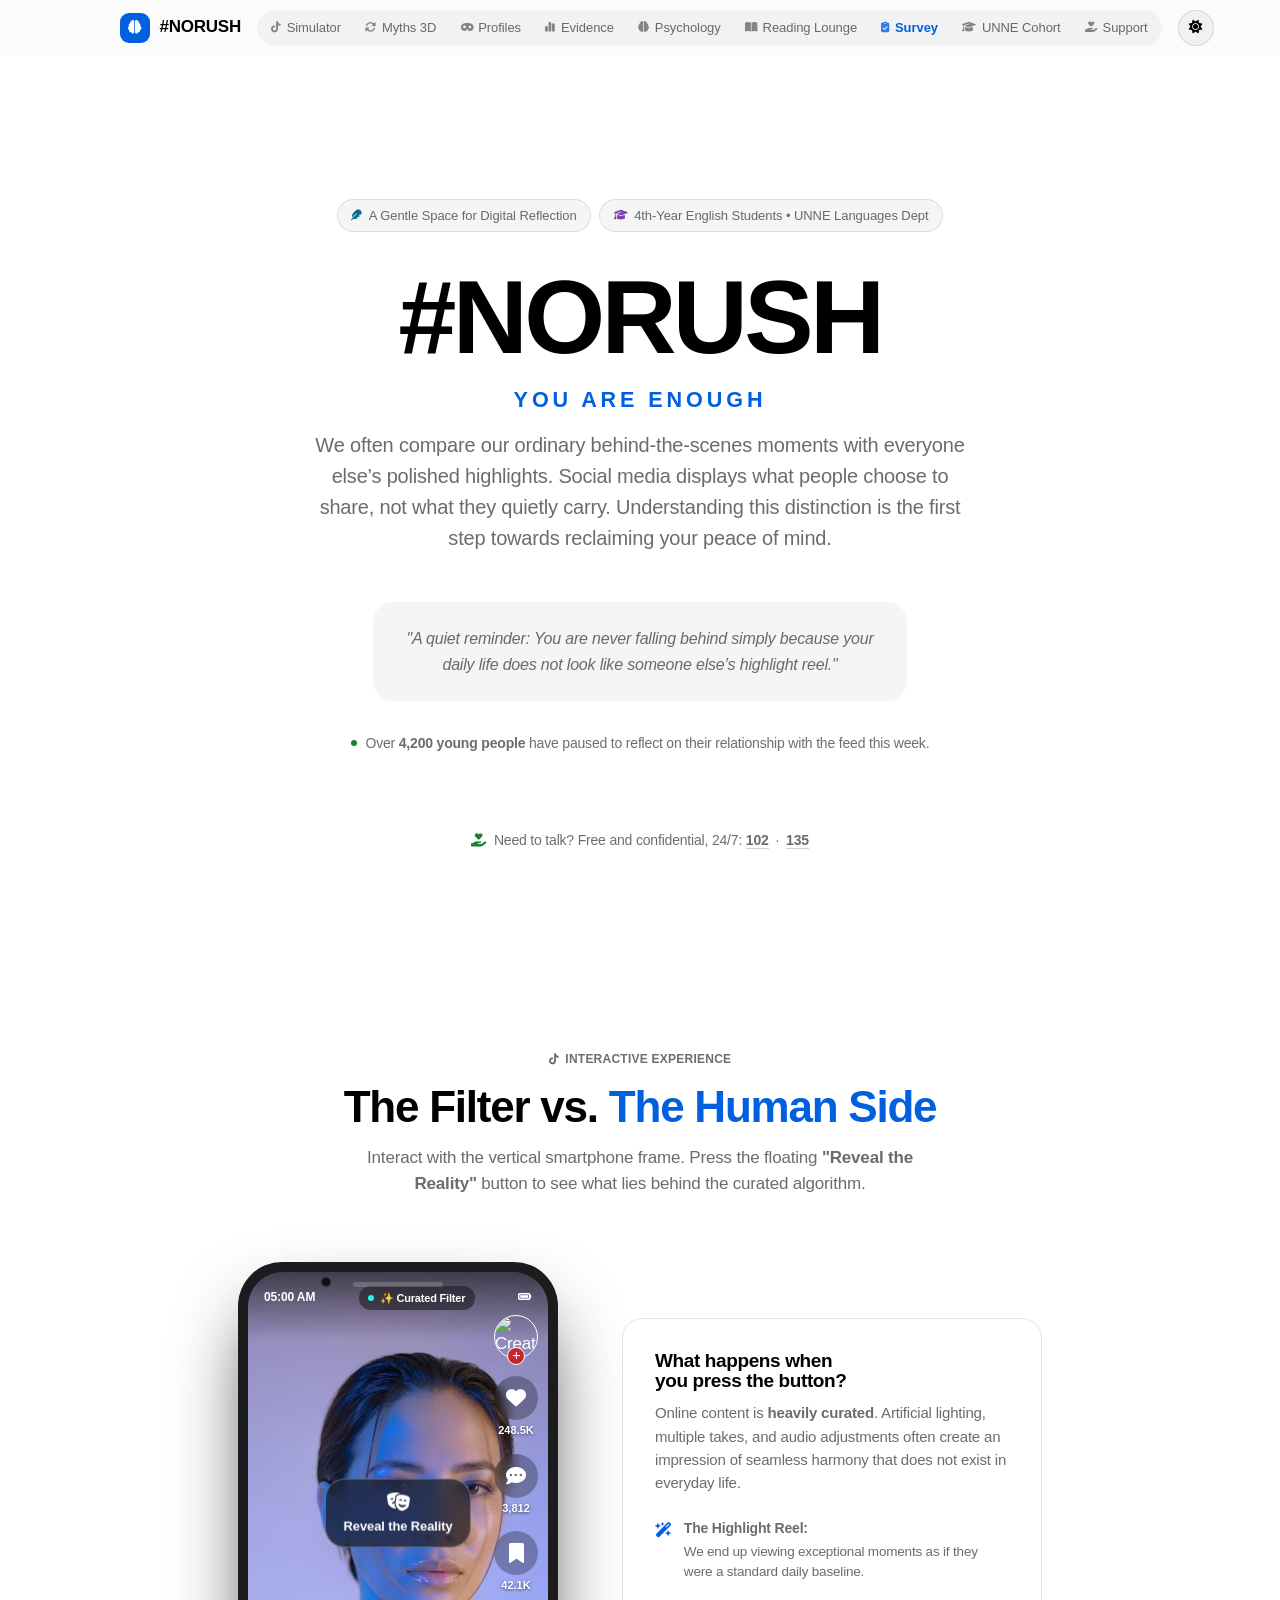
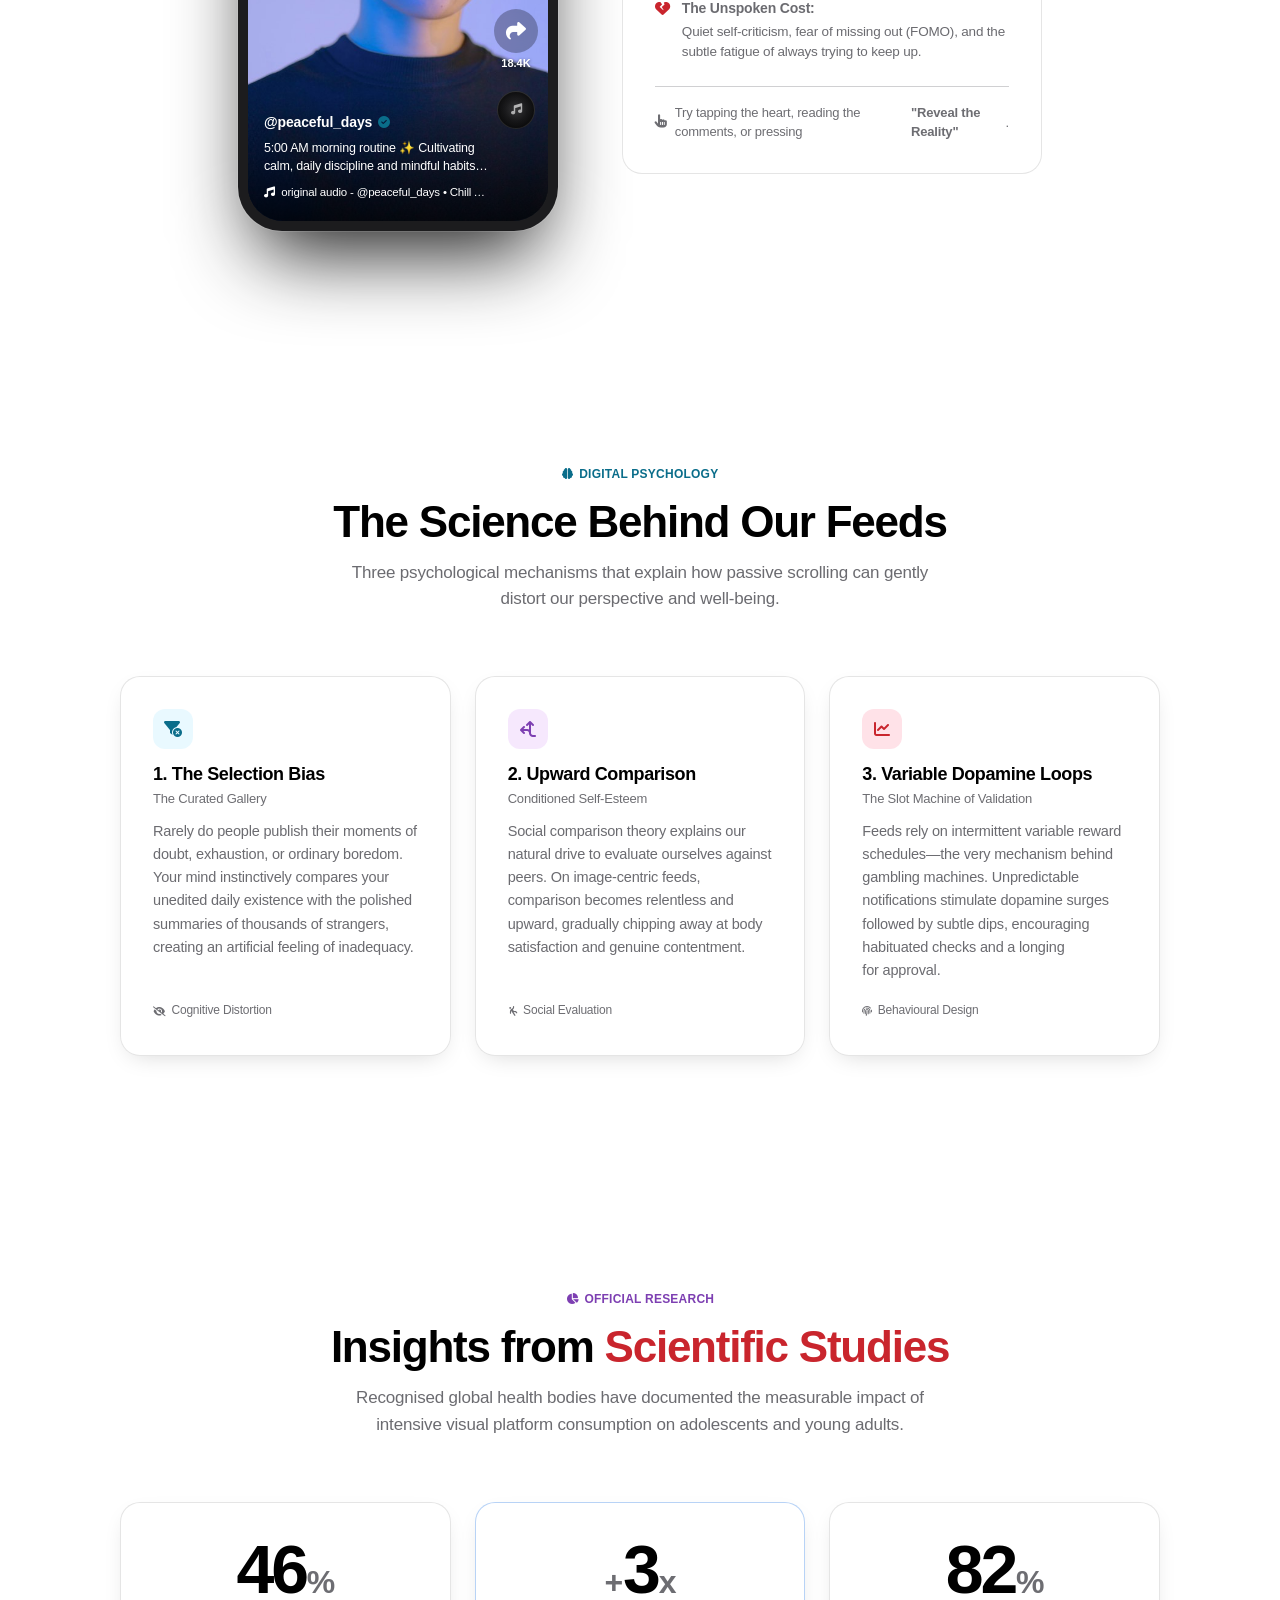
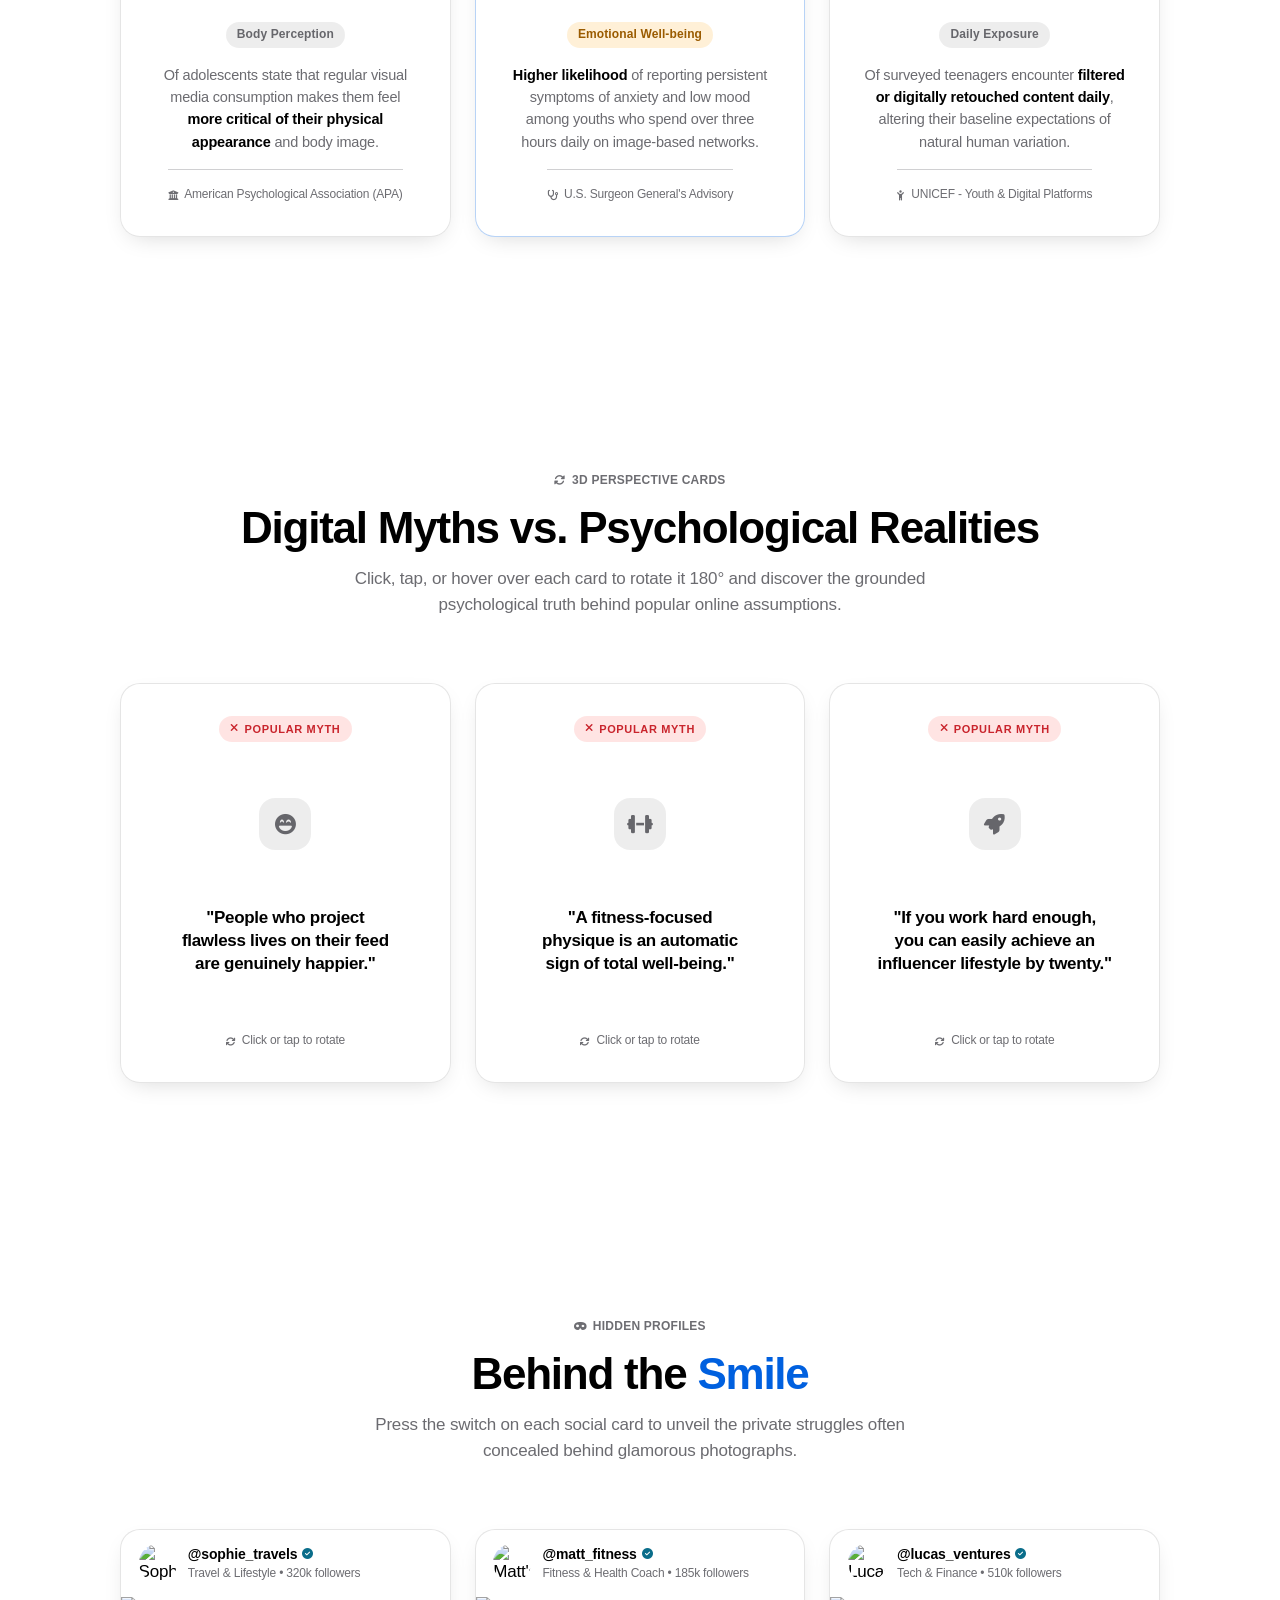
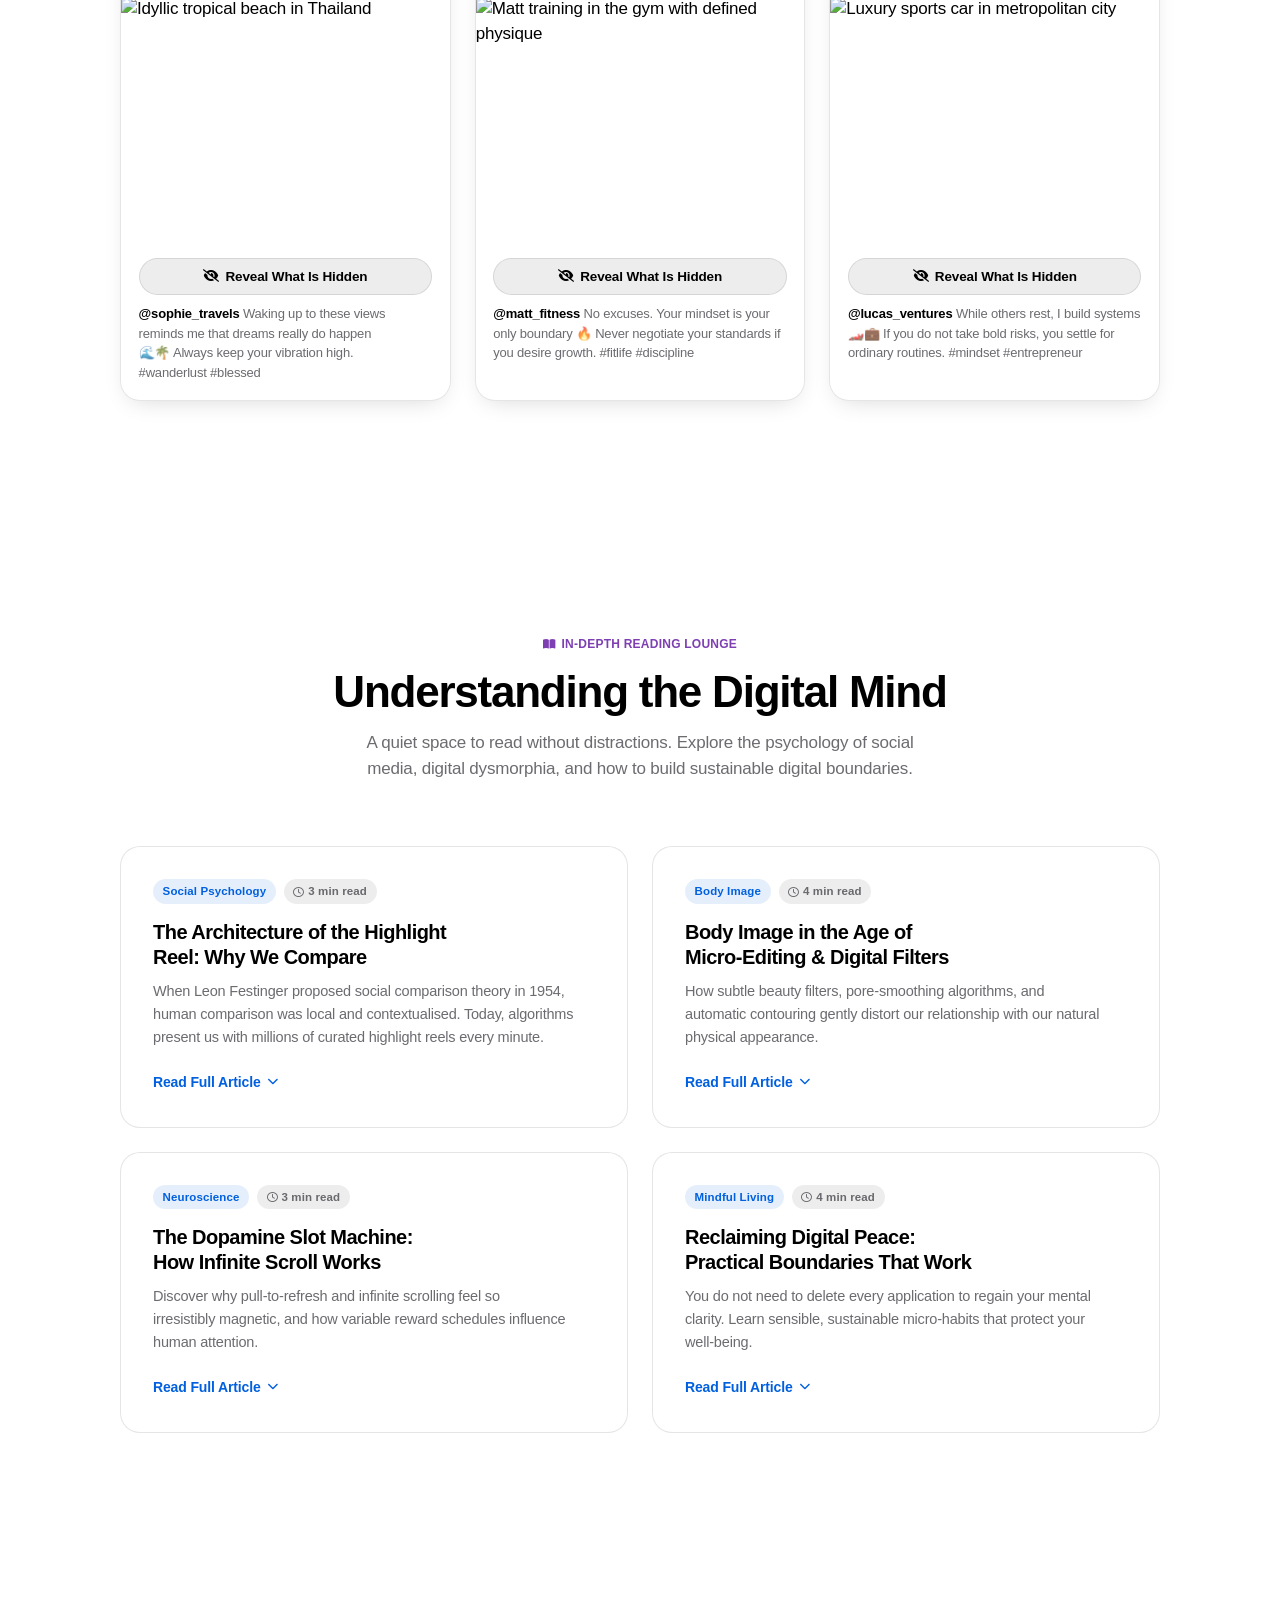
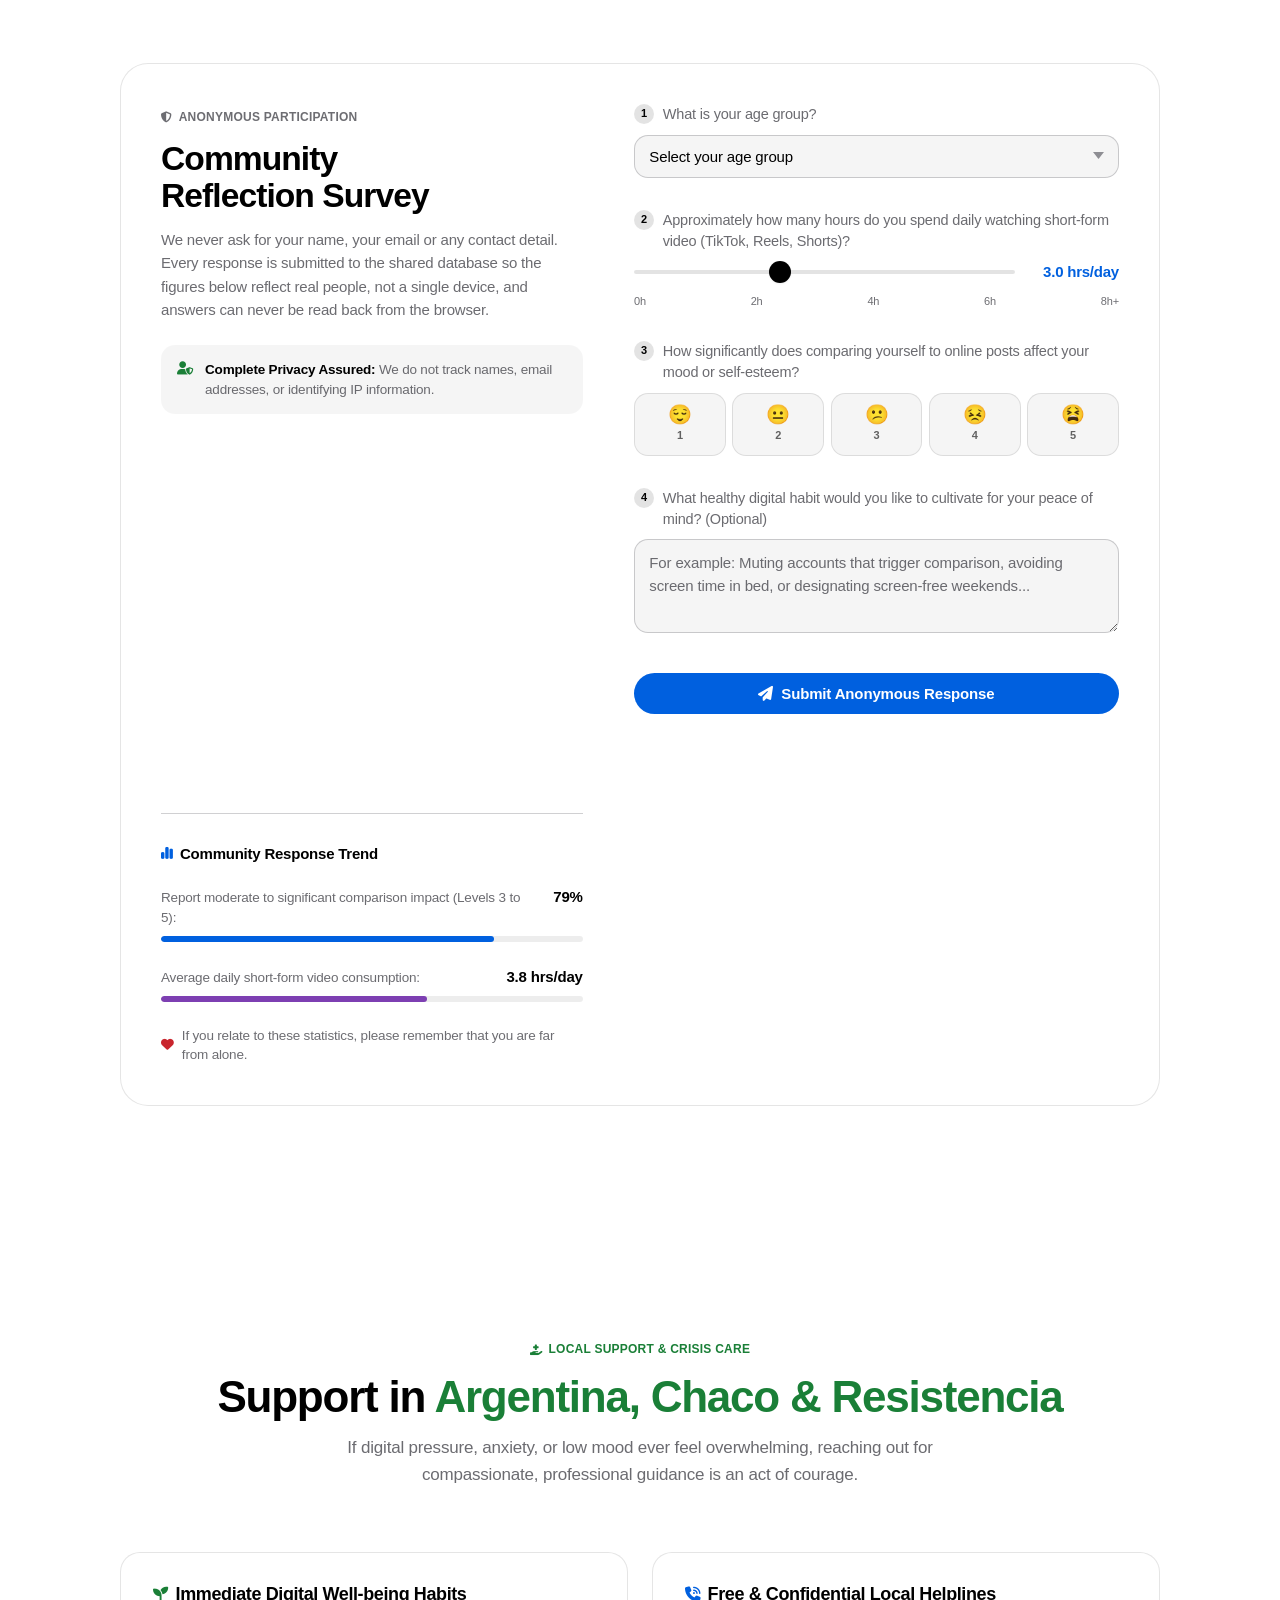
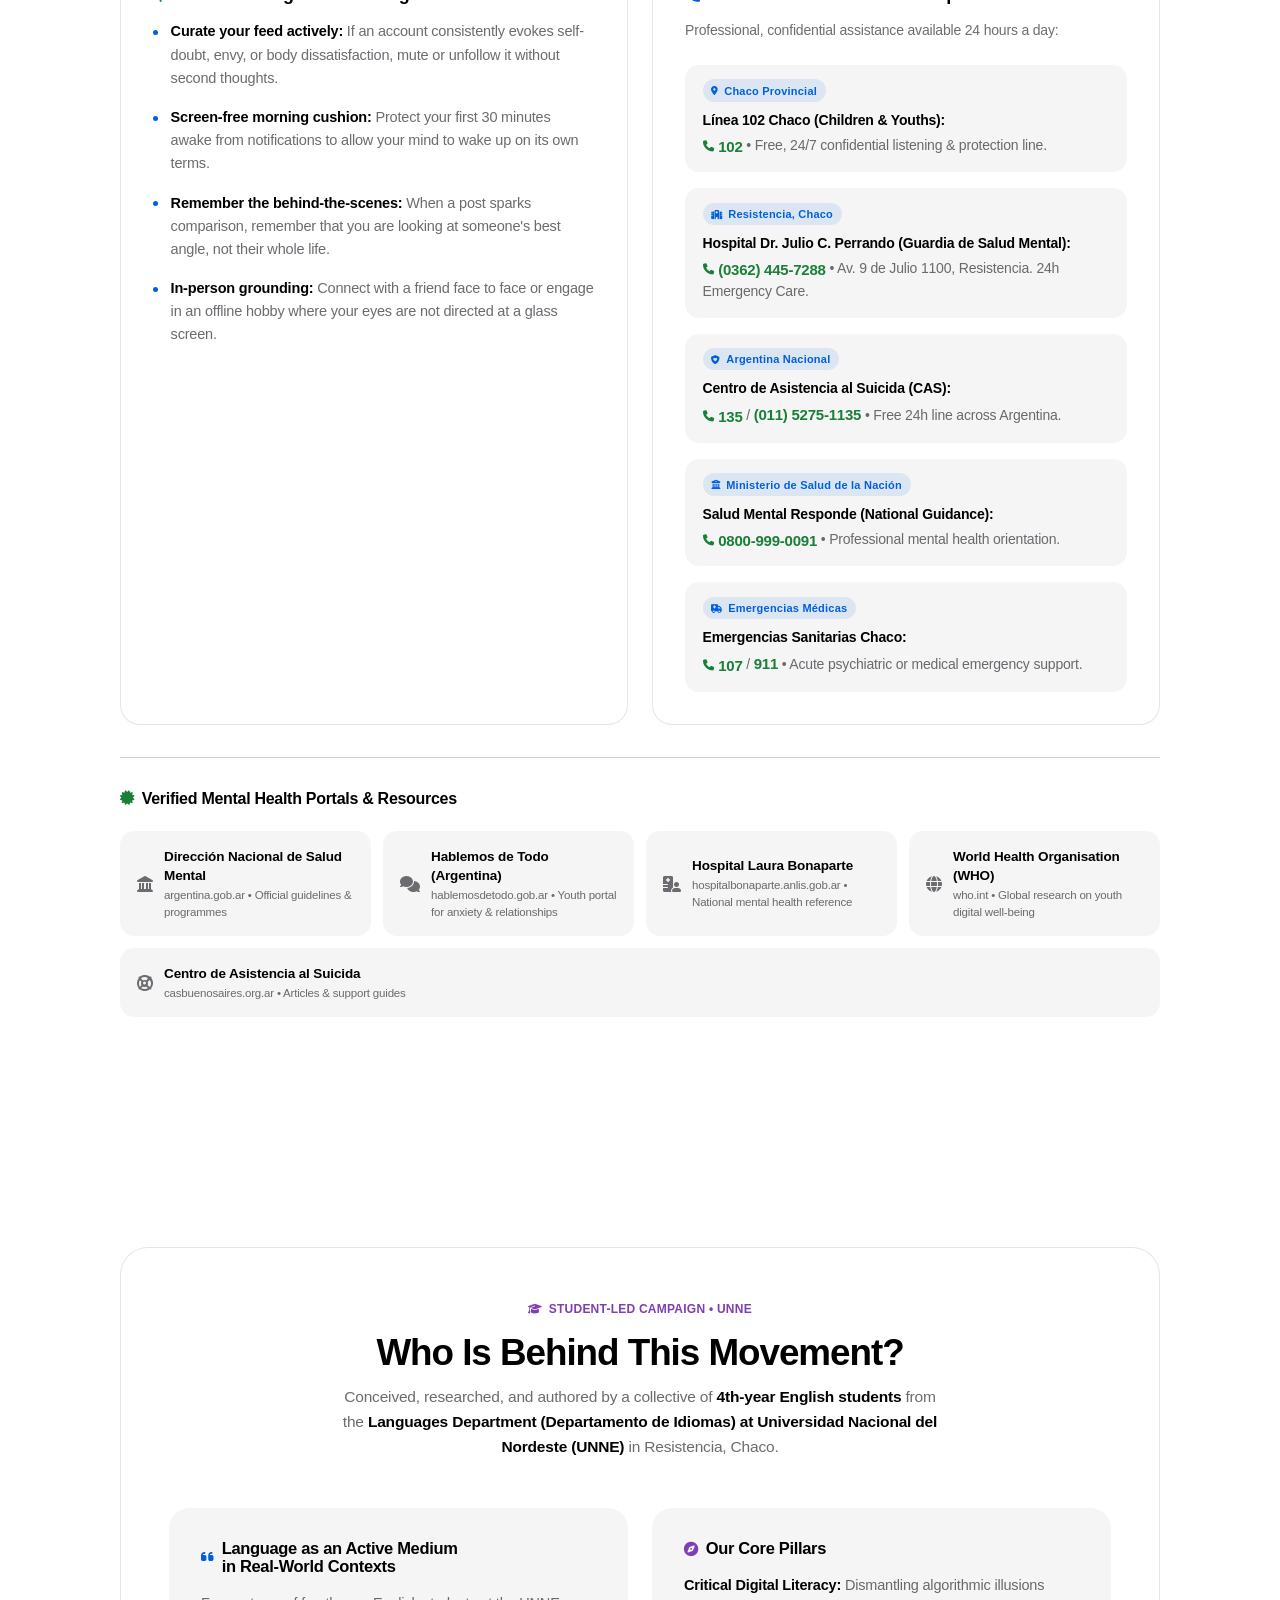
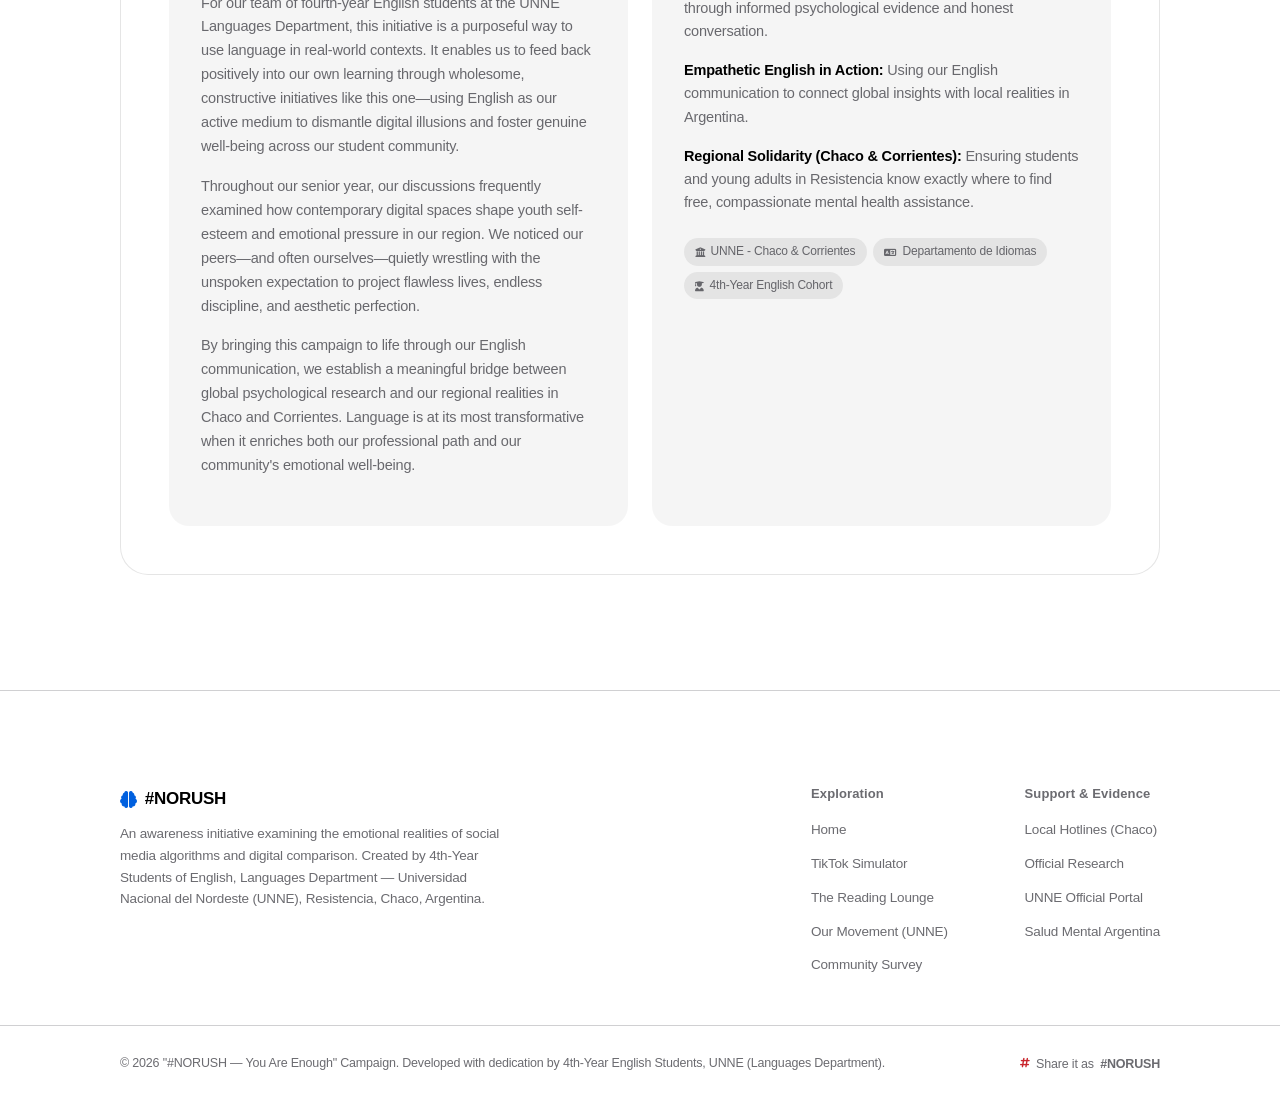
==== commit a6b910ec: "Add files via upload" ====
--- a/index.html
+++ b/index.html
@@ -3,7 +3,7 @@
 <head>
   <meta charset="UTF-8">
   <meta name="viewport" content="width=device-width, initial-scale=1.0">
-  <title>NORUSH | You Are Enough — Digital Well-being & Social Media Awareness (UNNE)</title>
+  <title>#NORUSH | You Are Enough — Digital Well-being & Social Media Awareness (UNNE)</title>
   <meta name="description" content="An empathetic, interactive exploration of social media's impact on mental well-being, dismantling digital perfectionism and encouraging mindful connection.">
   <meta name="theme-color" content="#000000">
   <meta name="color-scheme" content="dark light">
@@ -40,7 +40,7 @@
     <div class="container header-container">
       <a href="#hero" class="brand-logo" id="brandLogo">
         <span class="logo-icon"><i class="fa-solid fa-brain"></i></span>
-        <span class="logo-text">NORUSH</span>
+        <span class="logo-text">#NORUSH</span>
       </a>
 
       <!-- Mobile / tablet app bar: current section title (hidden on desktop) -->
@@ -106,7 +106,7 @@
             <i class="fa-solid fa-graduation-cap"></i> 4th-Year English Students • UNNE Languages Dept
           </div>
         </div>
-        <h1 class="hero-title">NORUSH</h1>
+        <h1 class="hero-title">#NORUSH</h1>
 
         <p class="hero-keyline">YOU ARE ENOUGH</p>
 
@@ -1187,7 +1187,7 @@
     <div class="container footer-container">
       <div class="footer-left">
         <div class="footer-logo">
-          <i class="fa-solid fa-brain"></i> NORUSH
+          <i class="fa-solid fa-brain"></i> #NORUSH
         </div>
         <p class="footer-tagline">
           An awareness initiative examining the emotional realities of social media algorithms and digital comparison. Created by 4th-Year Students of English, Languages Department — Universidad Nacional del Nordeste (UNNE), Resistencia, Chaco, Argentina.
@@ -1219,9 +1219,9 @@
 
     <div class="footer-bottom">
       <div class="container footer-bottom-container">
-        <p>© 2026 "NORUSH — You Are Enough" Campaign. Developed with dedication by 4th-Year English Students, UNNE (Languages Department).</p>
+        <p>© 2026 "#NORUSH — You Are Enough" Campaign. Developed with dedication by 4th-Year English Students, UNNE (Languages Department).</p>
         <div class="footer-social-icons">
-          <span><i class="fa-solid fa-heart"></i> Look after your peace of mind</span>
+          <span><i class="fa-solid fa-hashtag"></i> Share it as <strong>#NORUSH</strong></span>
         </div>
       </div>
     </div>
--- a/styles.css
+++ b/styles.css
@@ -32,6 +32,7 @@
   --material-thick: rgba(120, 120, 128, 0.36);
   --material-chrome: rgba(22, 22, 24, 0.72);
   --material-card: rgba(28, 28, 30, 0.68);
+  --material-drawer: rgba(22, 22, 24, 0.88);
 
   /* Vibrancy: high-contrast text over translucent surfaces.
      Tertiary is the faintest tier, but it still carries real body-size
@@ -107,6 +108,7 @@
   --material-thick: rgba(0, 0, 0, 0.18);
   --material-chrome: rgba(250, 250, 252, 0.76);
   --material-card: rgba(255, 255, 255, 0.82);
+  --material-drawer: rgba(250, 250, 252, 0.9);
 
   --label: #000000;
   --label-secondary: rgba(60, 60, 67, 0.76);
@@ -628,7 +630,19 @@
   line-height: 1.3;
   text-transform: uppercase;
   color: var(--accent);
+  margin-bottom: var(--sp-4);
+}
+
+/* The campaign tag people type when they share the page. */
+.hero-tag {
+  font-family: var(--font-heading);
+  font-size: 13px;
+  font-weight: 590;
+  letter-spacing: 0.06em;
+  color: var(--label-tertiary);
   margin-bottom: var(--sp-6);
+  -webkit-user-select: all;
+  user-select: all;
 }
 
 .hero-subtitle {
@@ -1304,7 +1318,15 @@
   transition: transform 620ms var(--ease-out);
 }
 
-.flip-card:hover .flip-card-inner,
+/* Hover-flip only where a real pointer exists. On touch, tapping triggers
+   :hover and then the click handler, so the card flipped twice and looked
+   stuck. Touch users toggle with the click handler instead. */
+@media (hover: hover) and (pointer: fine) {
+  .flip-card:hover .flip-card-inner {
+    transform: rotateY(180deg);
+  }
+}
+
 .flip-card:focus-visible .flip-card-inner,
 .flip-card.is-flipped .flip-card-inner {
   transform: rotateY(180deg);
@@ -1595,18 +1617,49 @@
   color: var(--label-secondary);
 }
 
+/* Collapse to zero height.
+   `grid-template-rows` only sizes the FIRST row, and this block holds
+   several children (two paragraphs plus the takeaway), so the extra ones
+   kept their full height and left a gap above the button. `grid-auto-rows`
+   collapses every row that is not explicitly declared. */
 .reading-expandable-content {
   display: grid;
   grid-template-rows: 0fr;
+  grid-auto-rows: 0fr;
   opacity: 0;
-  transition: grid-template-rows 420ms var(--ease-out), opacity 320ms var(--ease-out);
-}
-
-.reading-expandable-content > * { overflow: hidden; }
+  transition: grid-template-rows 420ms var(--ease-out),
+              grid-auto-rows 420ms var(--ease-out),
+              opacity 320ms var(--ease-out);
+}
+
+/* Grid items carry an automatic minimum size and their own margins, both of
+   which survive a 0fr row and leave a band of empty space above the button.
+   Both are neutralised while collapsed and restored when it opens. */
+.reading-expandable-content > * {
+  overflow: hidden;
+  min-height: 0;
+}
+
+/* Padding cannot be compressed by a 0fr row either, so it is zeroed too —
+   otherwise the takeaway box alone leaves ~29px of dead space. */
+.reading-article-card:not(.expanded) .reading-expandable-content > * {
+  margin-top: 0;
+  padding-top: 0;
+  padding-bottom: 0;
+}
 
 .reading-article-card.expanded .reading-expandable-content {
   grid-template-rows: 1fr;
+  grid-auto-rows: 1fr;
   opacity: 1;
+}
+
+.reading-article-card.expanded .reading-expandable-content > * {
+  margin-top: var(--sp-4);
+}
+
+.reading-article-card.expanded .reading-expandable-content > *:first-child {
+  margin-top: 0;
 }
 
 .reading-expandable-content p {
@@ -1734,6 +1787,16 @@
   padding-right: 2.2rem;
 }
 
+/* The native dropdown list is painted by the OS, not the page. On a desktop
+   it inherits the white label colour and lands on a white list, so the
+   options vanish. Each option therefore carries its own solid colours. */
+.form-select option {
+  background-color: var(--bg-elevated);
+  color: var(--label);
+  font-family: var(--font-body);
+  font-size: 15px;
+}
+
 .form-select:focus,
 .form-textarea:focus {
   outline: none;
@@ -2282,13 +2345,17 @@
     right: 0;
     left: auto;
     width: min(84vw, 320px);
+    /* The desktop bar is a pill (980px). In a tall side drawer that turns
+       the panel into an oval and clips the text, so the radius is reset
+       to a soft curve on the leading edge only. */
+    border-radius: 20px 0 0 20px;
     height: calc(100vh - var(--app-header-h, 56px));
     height: calc(100dvh - var(--app-header-h, 56px));
     flex-direction: column;
     align-items: stretch;
     gap: 2px;
     padding: var(--sp-5) var(--sp-4) calc(var(--sp-5) + env(safe-area-inset-bottom, 0px));
-    background: rgba(28, 28, 30, 0.86);
+    background: var(--material-drawer);
     backdrop-filter: blur(32px) saturate(180%);
     -webkit-backdrop-filter: blur(32px) saturate(180%);
     border-left: 1px solid var(--separator);
@@ -2297,14 +2364,27 @@
     box-shadow: var(--shadow-lg);
     display: flex;
     visibility: hidden;
-    /* Mirrored curves: opening and closing share the same feel */
-    transition: transform 420ms var(--ease-out), visibility 420ms;
-    will-change: transform;
+    /* Closed means invisible and untouchable. These two properties do NOT
+       animate, so even if the transform transition stalls (background tab,
+       busy main thread) the panel can never be left showing or clickable.
+       That was the "menu says open but does not open" bug. */
+    opacity: 0;
+    pointer-events: none;
+    /* Resting off-screen position. */
+    transform: translateX(100%);
+    transition: transform 380ms var(--ease-out),
+                opacity 220ms var(--ease-out),
+                visibility 0s linear 380ms;
+    will-change: transform, opacity;
   }
 
   body.app-mode .nav-list.active {
     visibility: visible;
+    opacity: 1;
+    pointer-events: auto;
     transform: translateX(0);
+    /* Fade in immediately; only the exit is delayed. */
+    transition: transform 380ms var(--ease-out), opacity 220ms var(--ease-out), visibility 0s;
   }
 
   body.app-mode .nav-link {
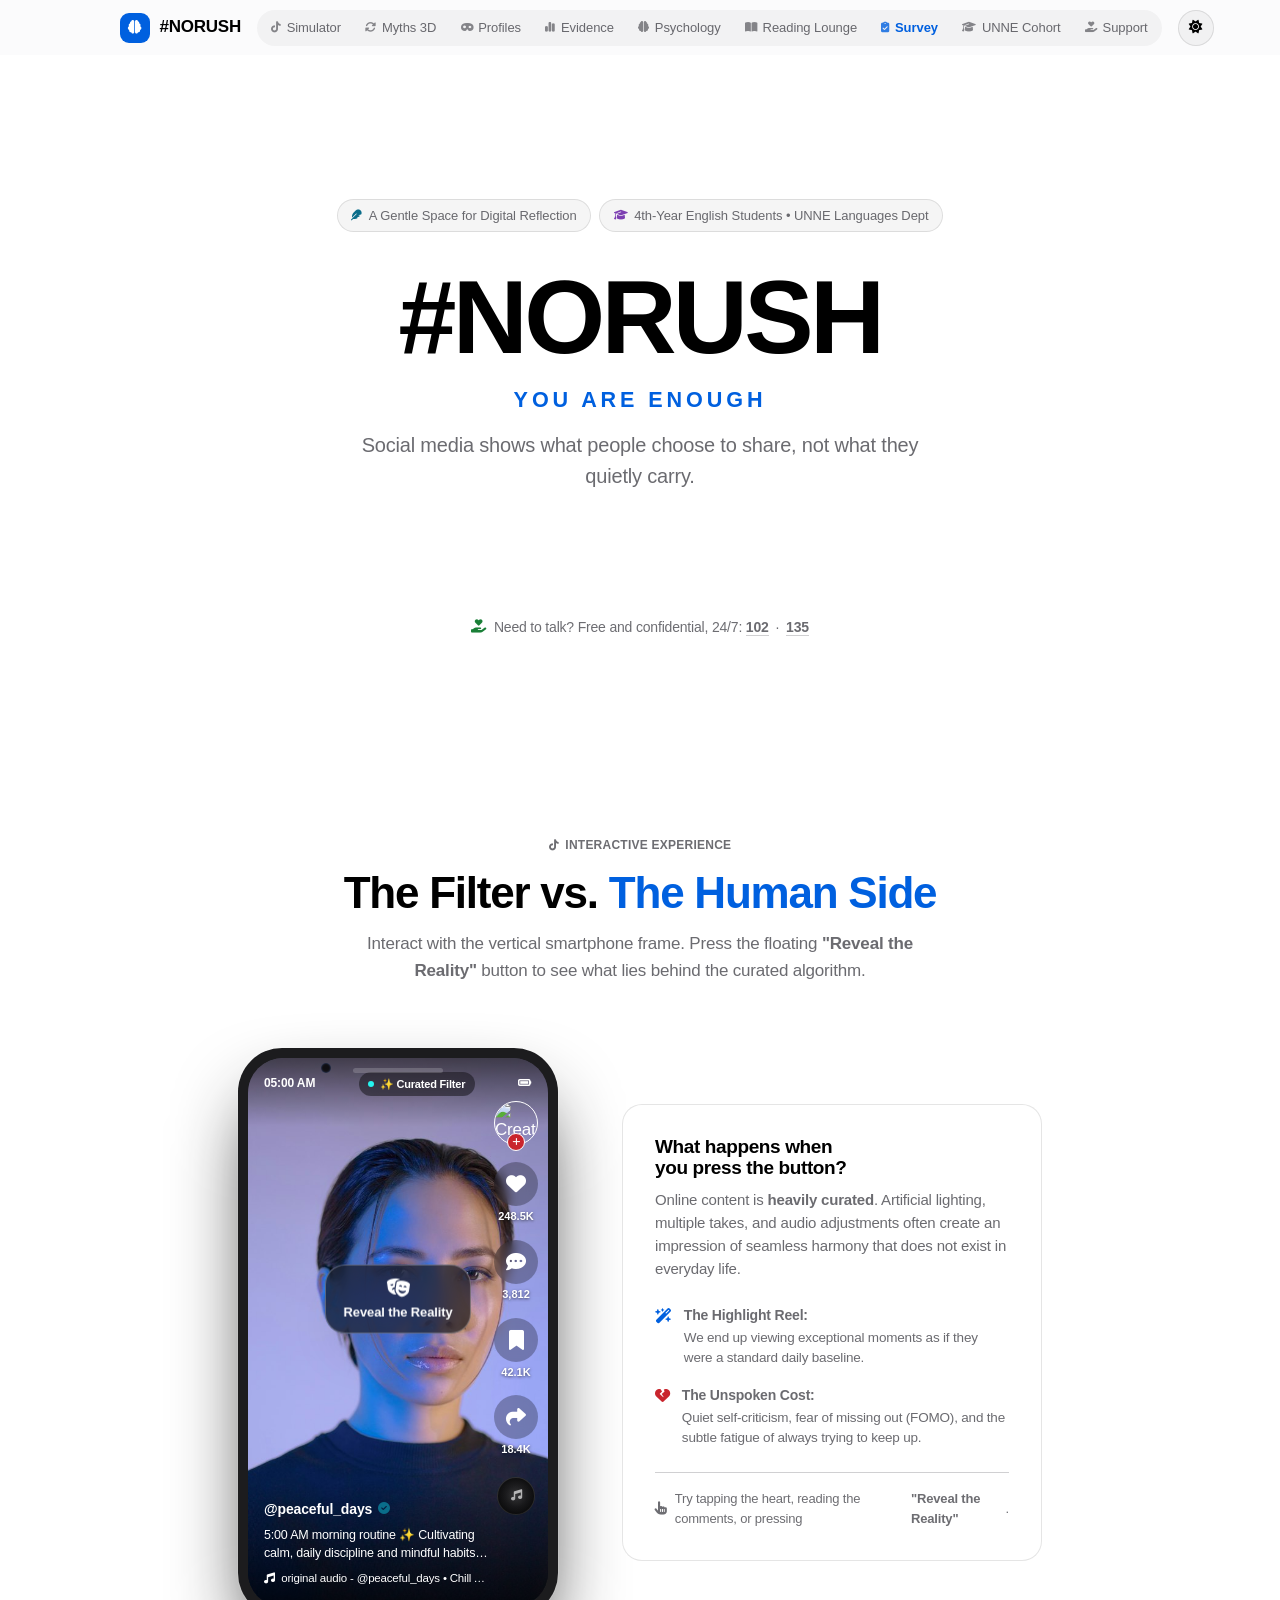
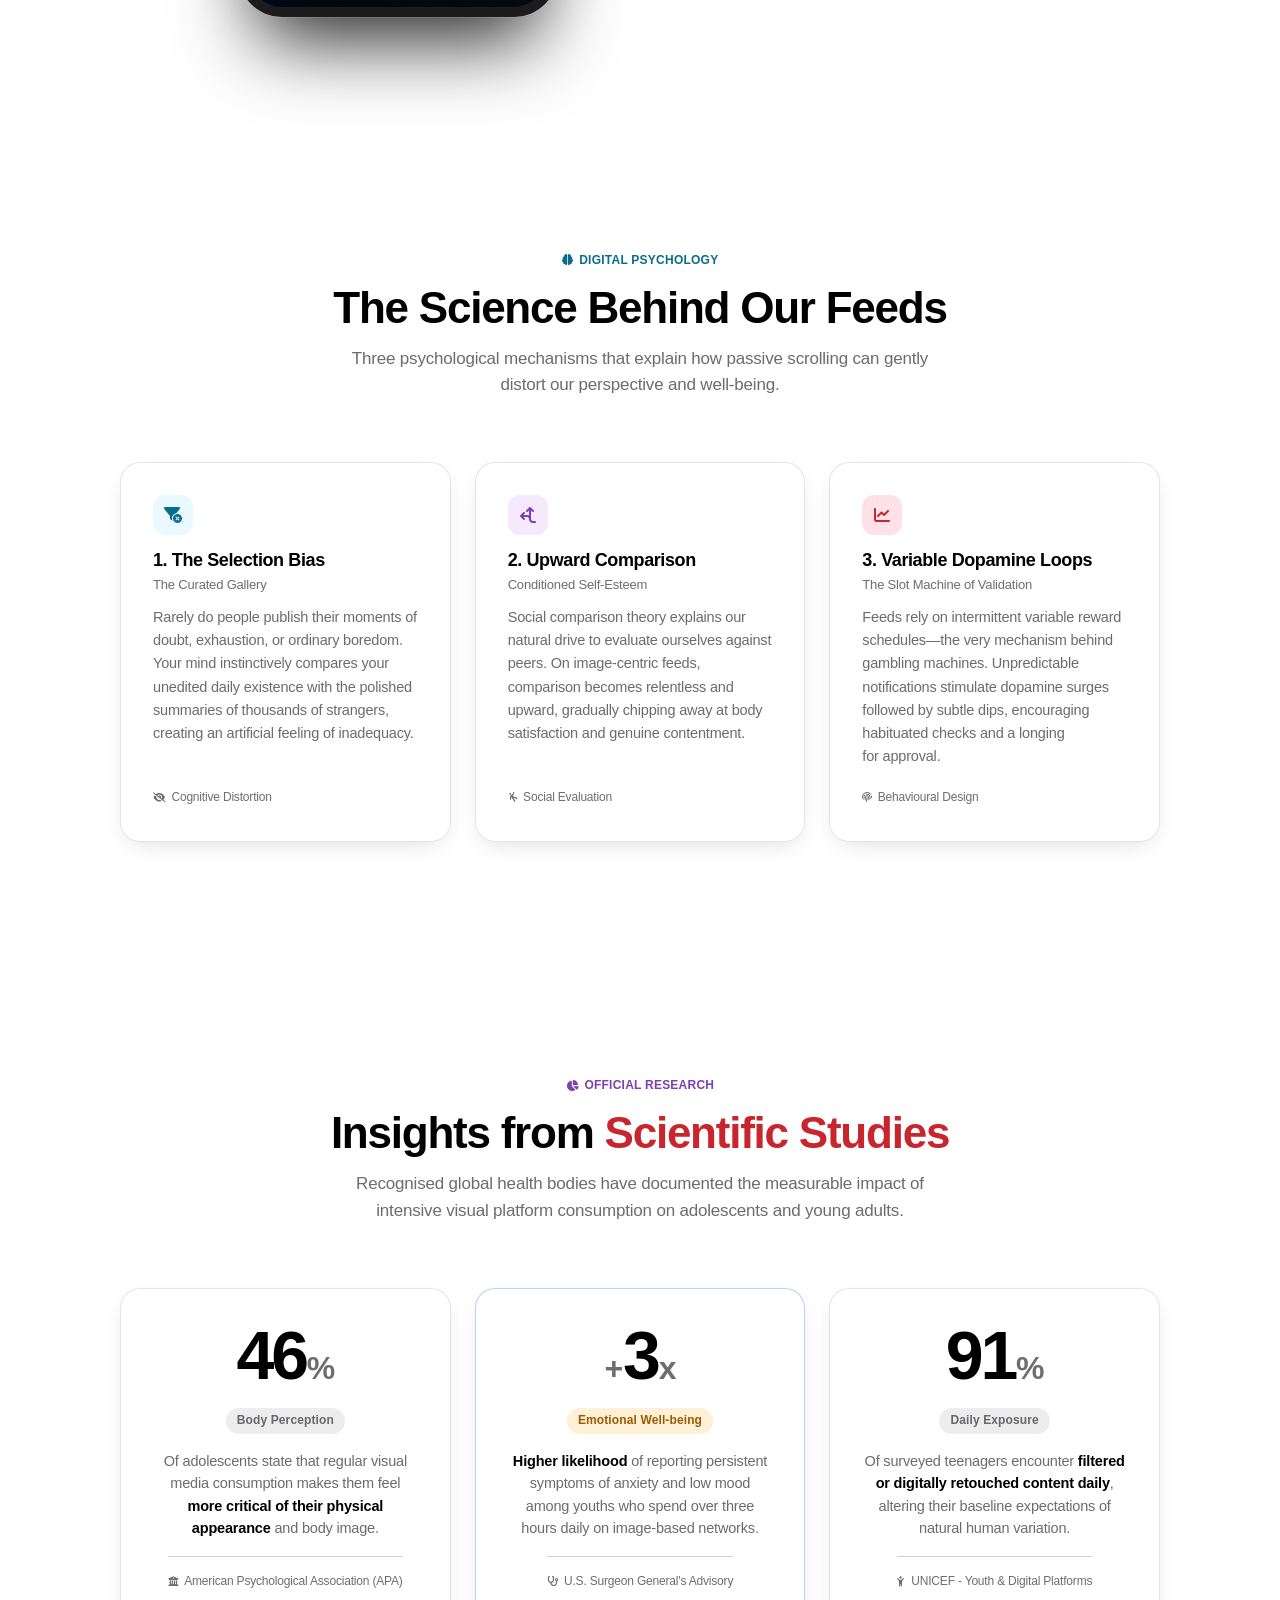
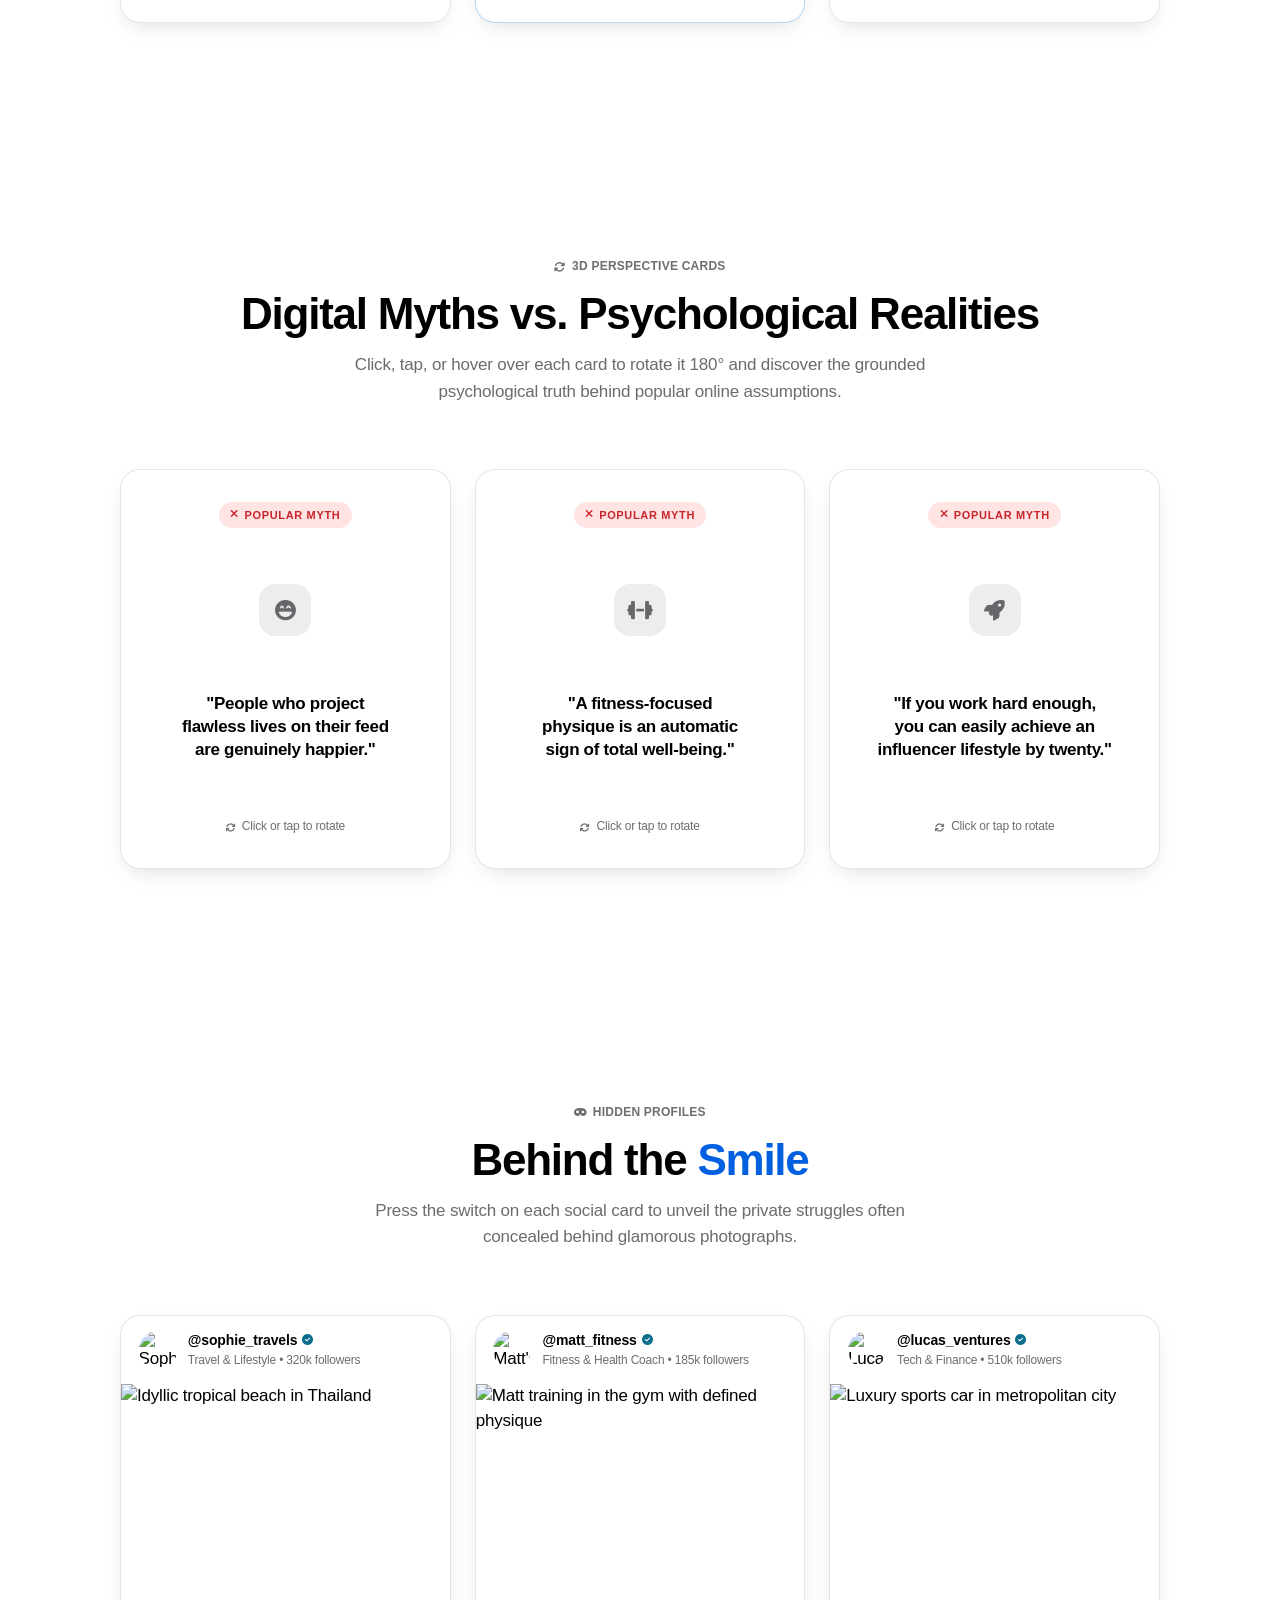
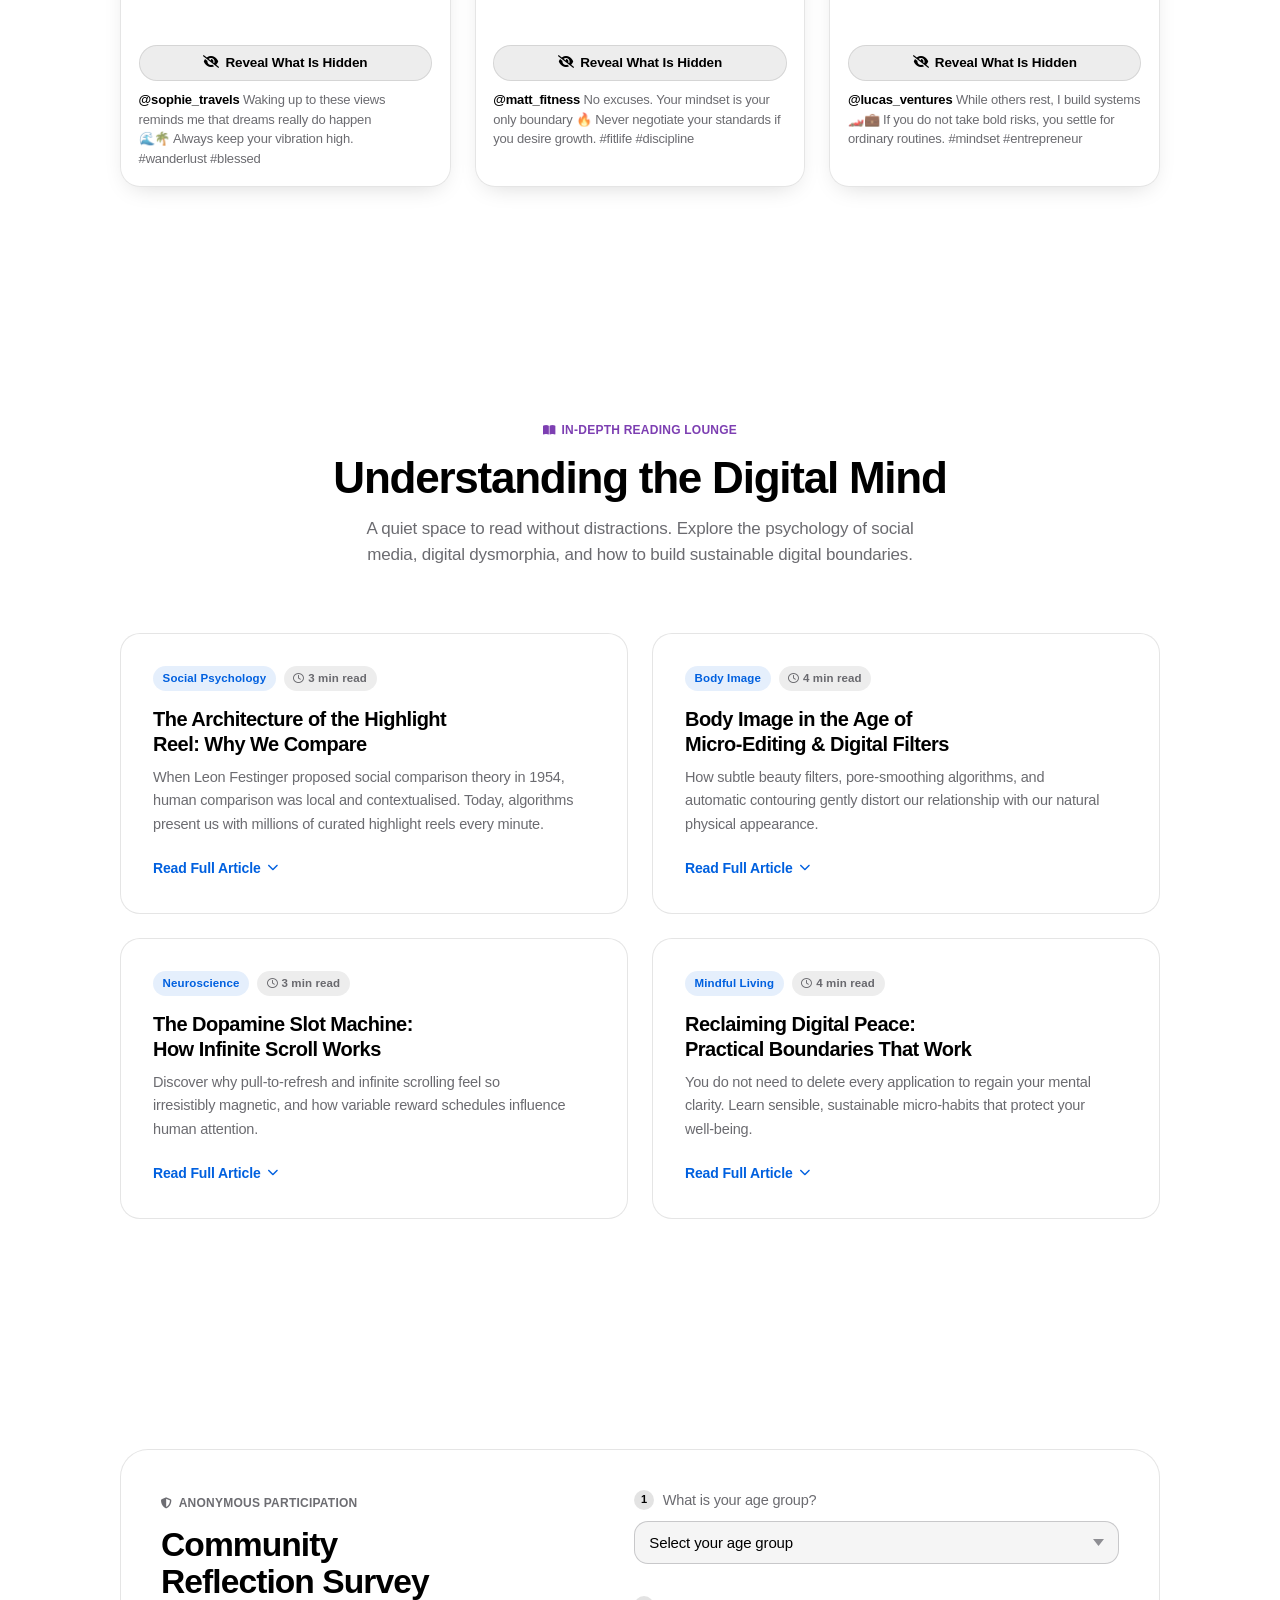
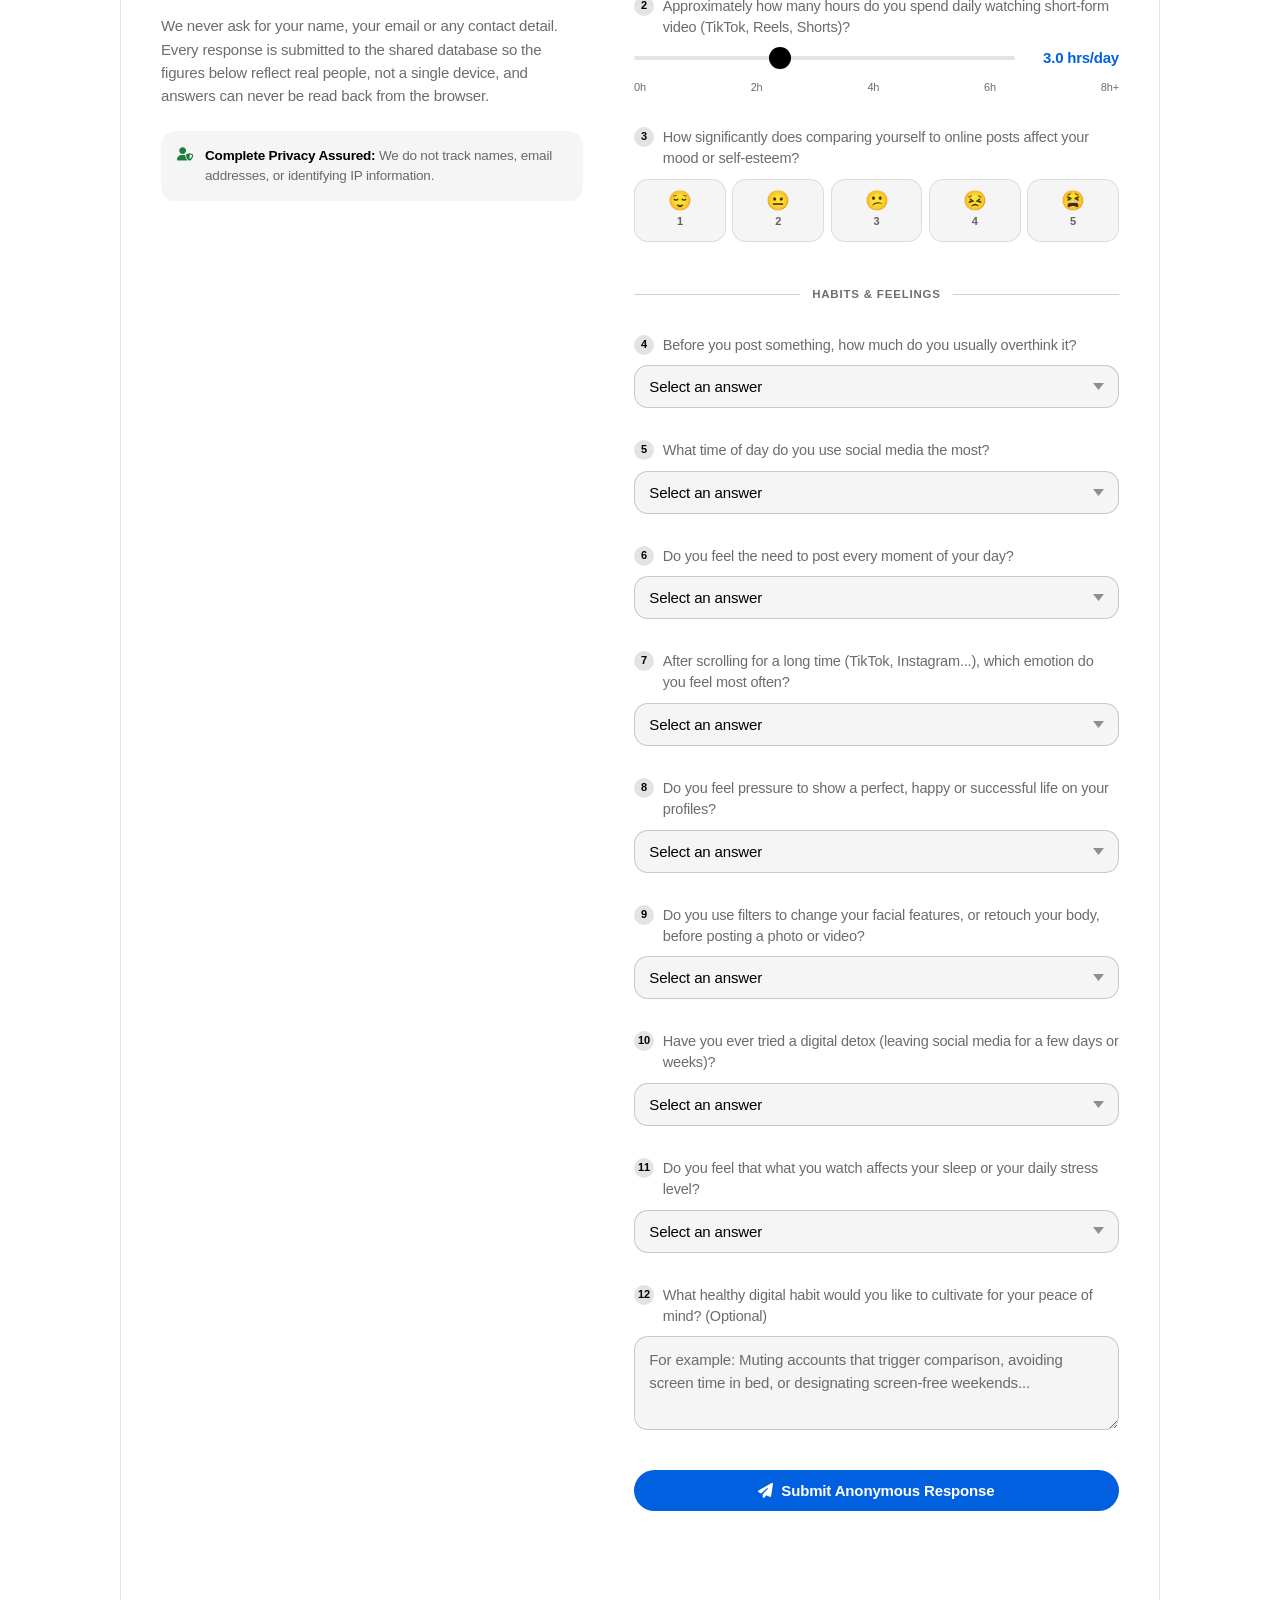
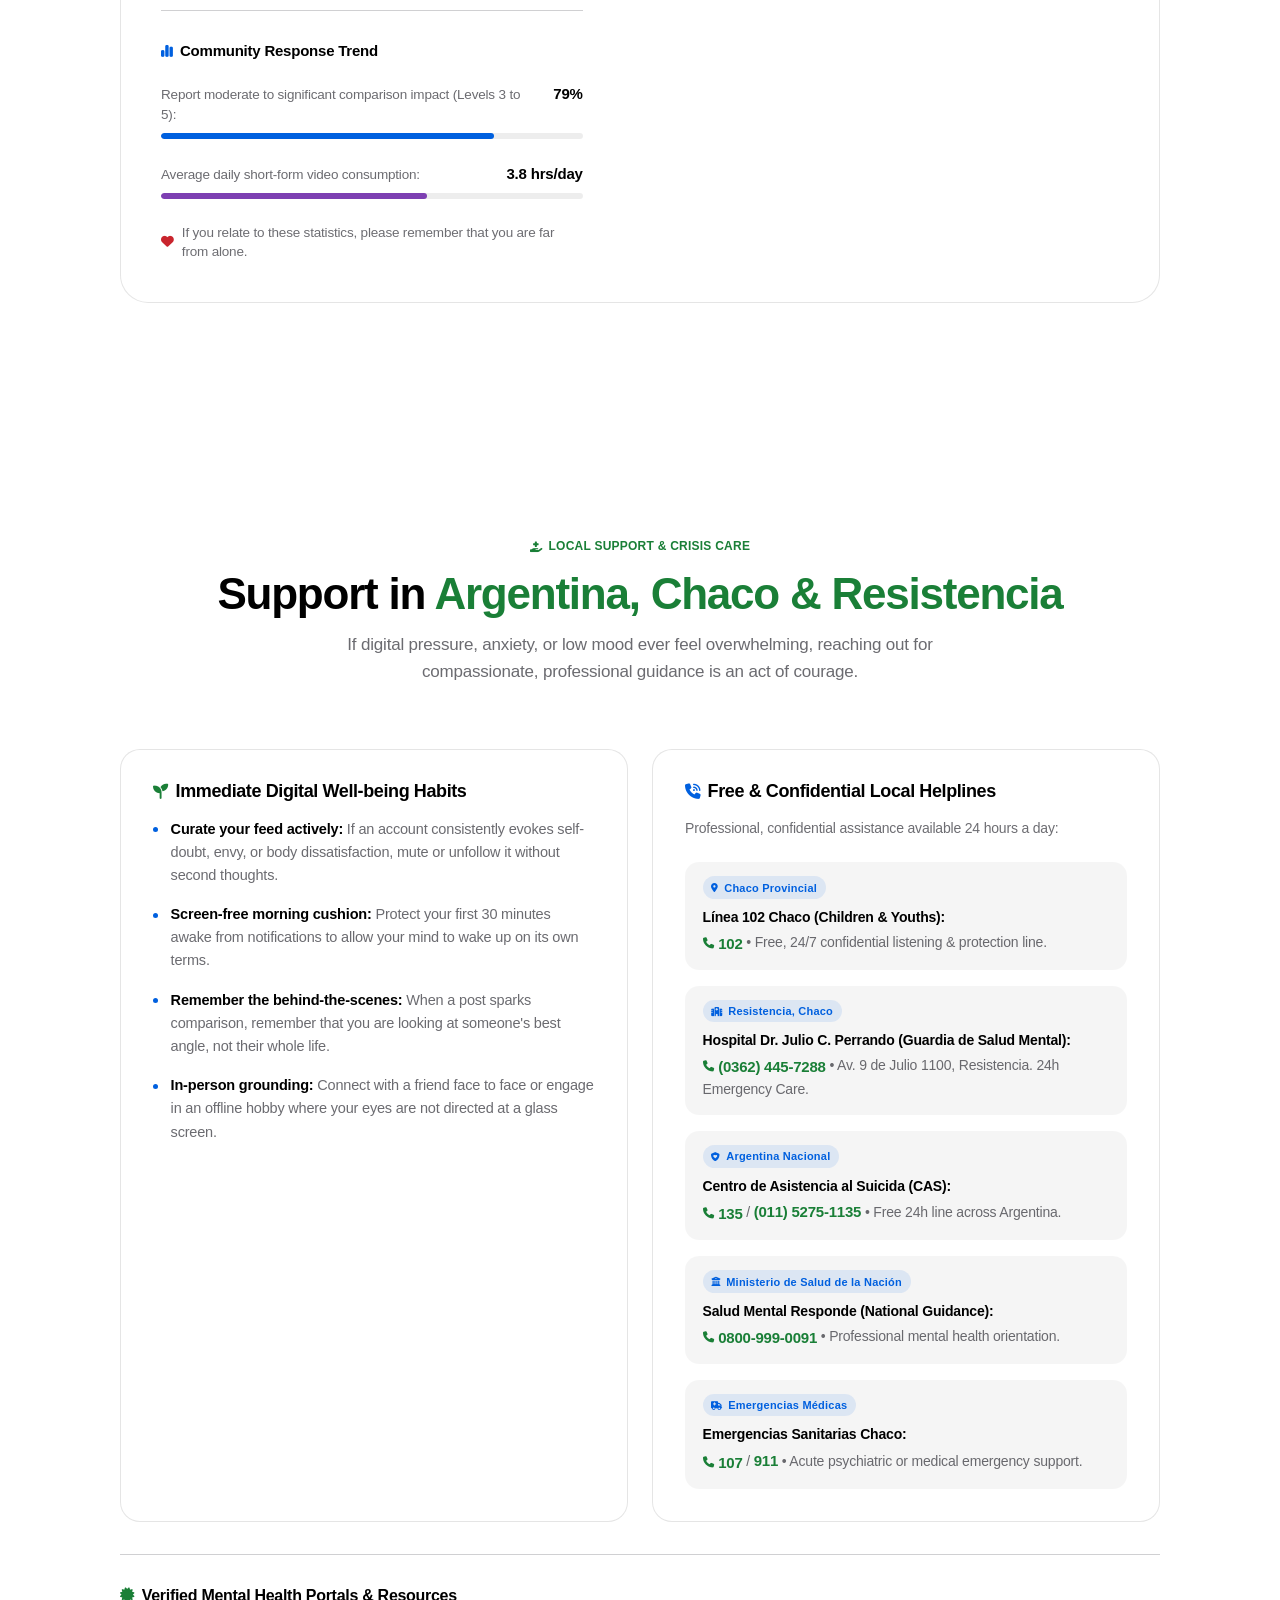
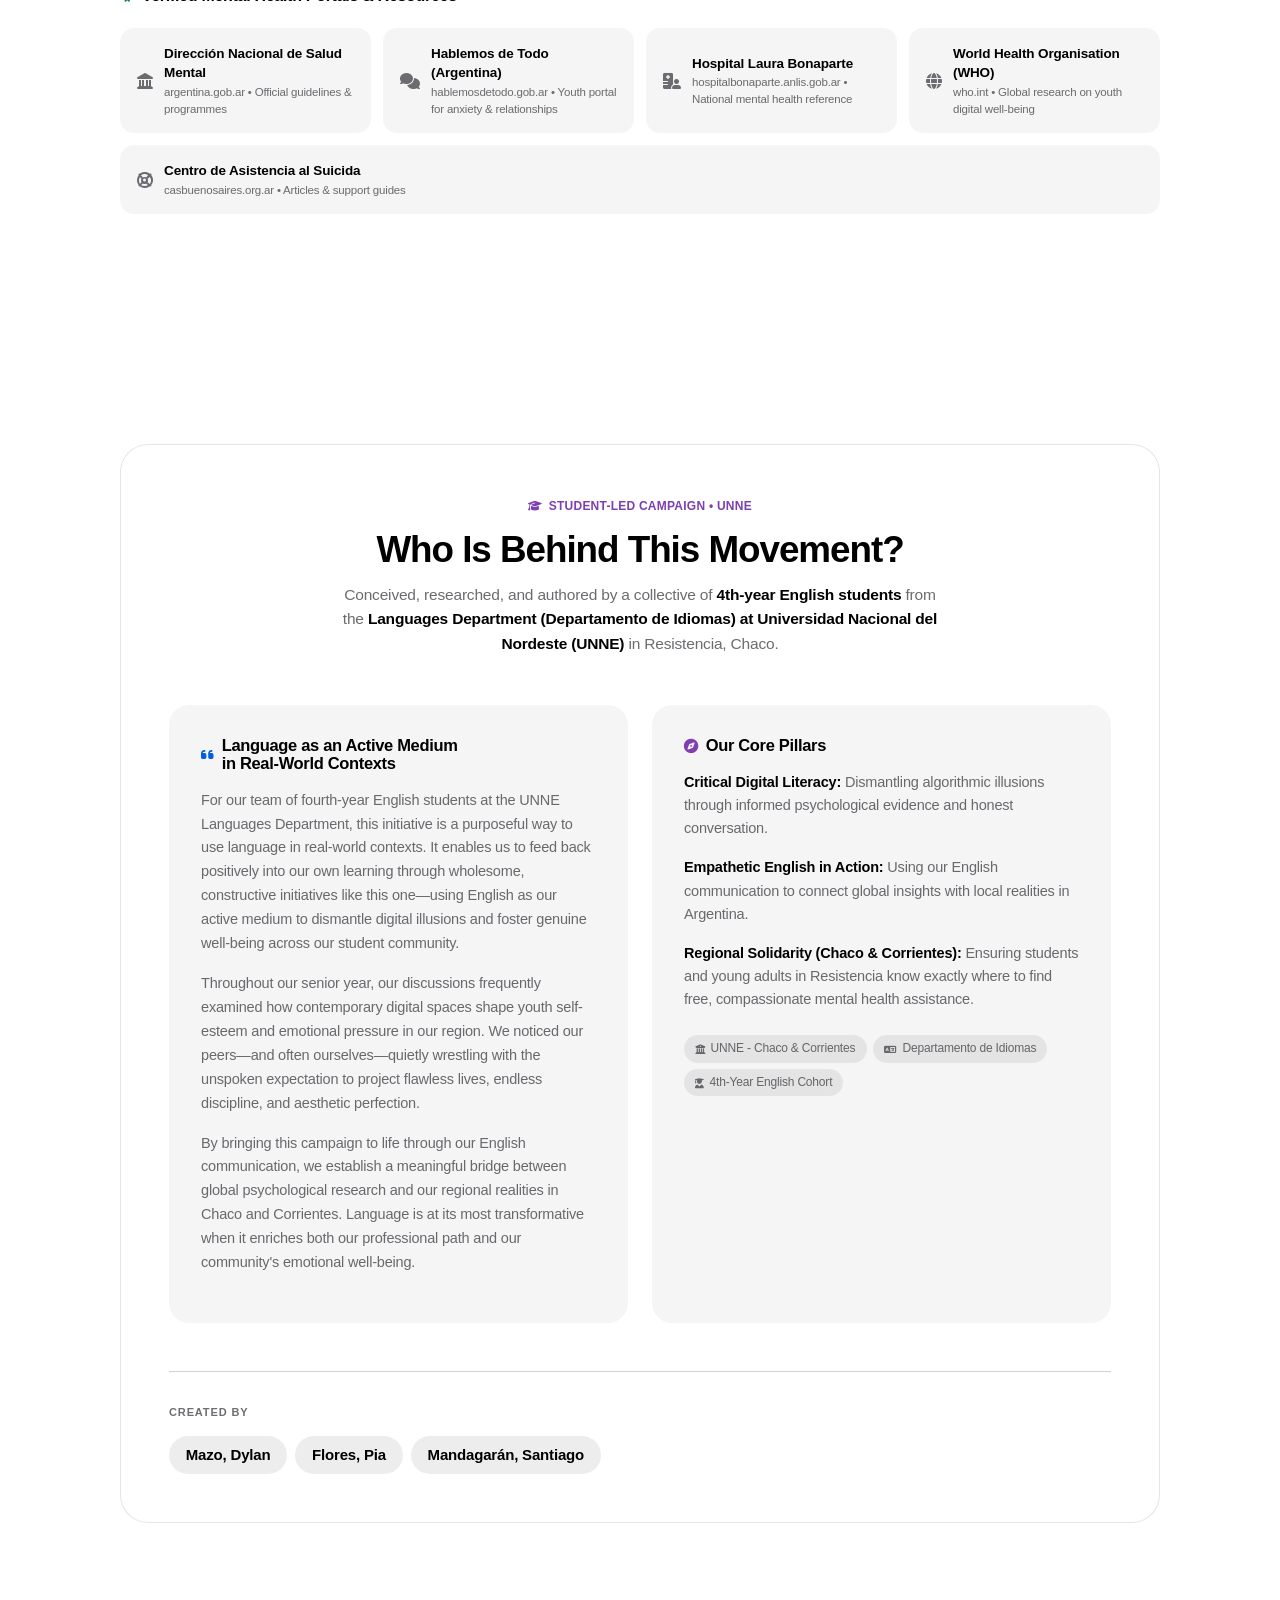
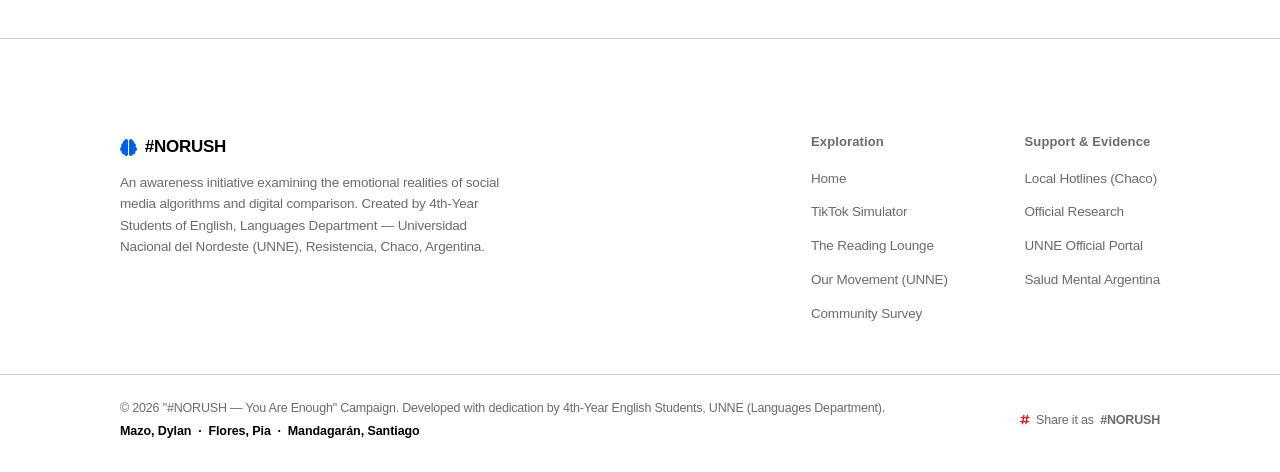
==== commit c2d1943b: "Add files via upload" ====
--- a/index.html
+++ b/index.html
@@ -111,19 +111,100 @@
         <p class="hero-keyline">YOU ARE ENOUGH</p>
 
         <p class="hero-subtitle">
-          We often compare our ordinary behind-the-scenes moments with everyone else’s polished highlights. Social media displays what people choose to share, not what they quietly carry. Understanding this distinction is the first step towards reclaiming your peace of mind.
+          Social media shows what people choose to share, not what they quietly carry.
         </p>
-
-        <div class="hero-quote-card">
-          <p>"A quiet reminder: You are never falling behind simply because your daily life does not look like someone else’s highlight reel."</p>
-        </div>
-
-        <div class="hero-social-proof">
-          <span class="pulse-dot"></span>
-          <p>Over <strong>4,200 young people</strong> have paused to reflect on their relationship with the feed this week.</p>
-        </div>
       </div>
     </section>
+
+      <!-- ===============================================================
+           HUB INDEX — every destination, visible without opening the menu
+           ---------------------------------------------------------------
+           The 3-bar drawer stays as the compact index, but nothing is
+           hidden behind it any more: the whole map of the app sits on the
+           landing screen, grouped exactly like the drawer so the two read
+           as one structure rather than two competing menus.
+           =============================================================== -->
+      <nav class="hub-index" id="hubIndex" aria-label="Explore NORUSH">
+        <p class="hub-index-title">Explore</p>
+
+        <p class="hub-index-group">Experience</p>
+        <a href="#simulator" class="hub-link g-exp">
+          <span class="hub-link-icon"><i class="fa-brands fa-tiktok"></i></span>
+          <span class="hub-link-text">
+            <strong>Simulator</strong>
+            <span>See the feed from someone else&rsquo;s side</span>
+          </span>
+          <i class="fa-solid fa-chevron-right hub-link-arrow"></i>
+        </a>
+        <a href="#myths" class="hub-link g-exp">
+          <span class="hub-link-icon"><i class="fa-solid fa-rotate"></i></span>
+          <span class="hub-link-text">
+            <strong>Myths 3D</strong>
+            <span>Flip the stories you were told</span>
+          </span>
+          <i class="fa-solid fa-chevron-right hub-link-arrow"></i>
+        </a>
+        <a href="#profiles" class="hub-link g-exp">
+          <span class="hub-link-icon"><i class="fa-solid fa-mask"></i></span>
+          <span class="hub-link-text">
+            <strong>Profiles</strong>
+            <span>Behind three different lives</span>
+          </span>
+          <i class="fa-solid fa-chevron-right hub-link-arrow"></i>
+        </a>
+
+        <p class="hub-index-group">Understand</p>
+        <a href="#evidence" class="hub-link g-und">
+          <span class="hub-link-icon"><i class="fa-solid fa-chart-simple"></i></span>
+          <span class="hub-link-text">
+            <strong>Evidence</strong>
+            <span>What the research actually says</span>
+          </span>
+          <i class="fa-solid fa-chevron-right hub-link-arrow"></i>
+        </a>
+        <a href="#psychology" class="hub-link g-und">
+          <span class="hub-link-icon"><i class="fa-solid fa-brain"></i></span>
+          <span class="hub-link-text">
+            <strong>Psychology</strong>
+            <span>Why comparison feels so strong</span>
+          </span>
+          <i class="fa-solid fa-chevron-right hub-link-arrow"></i>
+        </a>
+
+        <p class="hub-index-group">Resources</p>
+        <a href="#reading-lounge" class="hub-link g-res">
+          <span class="hub-link-icon"><i class="fa-solid fa-book-open"></i></span>
+          <span class="hub-link-text">
+            <strong>Reading Lounge</strong>
+            <span>Longer reads, at your own pace</span>
+          </span>
+          <i class="fa-solid fa-chevron-right hub-link-arrow"></i>
+        </a>
+        <a href="#survey" class="hub-link g-res">
+          <span class="hub-link-icon"><i class="fa-solid fa-clipboard-check"></i></span>
+          <span class="hub-link-text">
+            <strong>Survey</strong>
+            <span>Share your experience, anonymously</span>
+          </span>
+          <i class="fa-solid fa-chevron-right hub-link-arrow"></i>
+        </a>
+        <a href="#about-us" class="hub-link g-res">
+          <span class="hub-link-icon"><i class="fa-solid fa-graduation-cap"></i></span>
+          <span class="hub-link-text">
+            <strong>UNNE Cohort</strong>
+            <span>Who we are</span>
+          </span>
+          <i class="fa-solid fa-chevron-right hub-link-arrow"></i>
+        </a>
+        <a href="#support" class="hub-link g-res">
+          <span class="hub-link-icon"><i class="fa-solid fa-hand-holding-heart"></i></span>
+          <span class="hub-link-text">
+            <strong>Support</strong>
+            <span>Free help, whenever you need it</span>
+          </span>
+          <i class="fa-solid fa-chevron-right hub-link-arrow"></i>
+        </a>
+      </nav>
 
       <!-- Minimal support note: real navigation lives in the top menu -->
       <div class="hub-support-line">
@@ -931,10 +1012,134 @@
               </div>
             </div>
 
-            <!-- Question 4: Reflection (Optional) -->
+            <div class="form-divider"><span>Habits &amp; feelings</span></div>
+
+            <!-- Question 4: Overthinking Before Posting -->
+            <div class="form-group">
+              <label for="surveyOverthinking" class="form-label">
+                <span class="q-num">4</span> Before you post something, how much do you usually overthink it?
+              </label>
+              <select id="surveyOverthinking" name="posting_overthinking" class="form-select" required>
+                <option value="" disabled selected>Select an answer</option>
+                <option value="Not at all">Not at all</option>
+                <option value="A little">A little</option>
+                <option value="A fair amount">A fair amount</option>
+                <option value="A lot">A lot</option>
+                <option value="A huge amount">A huge amount</option>
+              </select>
+            </div>
+
+            <!-- Question 5: Peak Time of Day -->
+            <div class="form-group">
+              <label for="surveyPeakTime" class="form-label">
+                <span class="q-num">5</span> What time of day do you use social media the most?
+              </label>
+              <select id="surveyPeakTime" name="peak_time" class="form-select" required>
+                <option value="" disabled selected>Select an answer</option>
+                <option value="Early morning (5am - 9am)">Early morning (5am - 9am)</option>
+                <option value="Midday (9am - 2pm)">Midday (9am - 2pm)</option>
+                <option value="Afternoon (2pm - 6pm)">Afternoon (2pm - 6pm)</option>
+                <option value="Evening (6pm - 11pm)">Evening (6pm - 11pm)</option>
+                <option value="Late night (11pm - 5am)">Late night (11pm - 5am)</option>
+              </select>
+            </div>
+
+            <!-- Question 6: Need to Post Every Moment -->
+            <div class="form-group">
+              <label for="surveyPostEveryMoment" class="form-label">
+                <span class="q-num">6</span> Do you feel the need to post every moment of your day?
+              </label>
+              <select id="surveyPostEveryMoment" name="post_every_moment" class="form-select" required>
+                <option value="" disabled selected>Select an answer</option>
+                <option value="Never">Never</option>
+                <option value="Rarely">Rarely</option>
+                <option value="Sometimes">Sometimes</option>
+                <option value="Often">Often</option>
+                <option value="Always">Always</option>
+              </select>
+            </div>
+
+            <!-- Question 7: Emotion After Scrolling -->
+            <div class="form-group">
+              <label for="surveyEmotion" class="form-label">
+                <span class="q-num">7</span> After scrolling for a long time (TikTok, Instagram...), which emotion do you feel most often?
+              </label>
+              <select id="surveyEmotion" name="emotion_after_scrolling" class="form-select" required>
+                <option value="" disabled selected>Select an answer</option>
+                <option value="Calm">Calm</option>
+                <option value="Neutral">Neutral</option>
+                <option value="Motivated">Motivated</option>
+                <option value="Tired">Tired</option>
+                <option value="Anxious or stressed">Anxious or stressed</option>
+                <option value="Envious or jealous">Envious or jealous</option>
+                <option value="Sad or disappointed">Sad or disappointed</option>
+                <option value="Irritated or angry">Irritated or angry</option>
+              </select>
+            </div>
+
+            <!-- Question 8: Pressure to Show a Perfect Life -->
+            <div class="form-group">
+              <label for="surveyPerfectLife" class="form-label">
+                <span class="q-num">8</span> Do you feel pressure to show a perfect, happy or successful life on your profiles?
+              </label>
+              <select id="surveyPerfectLife" name="perfect_life_pressure" class="form-select" required>
+                <option value="" disabled selected>Select an answer</option>
+                <option value="Not at all">Not at all</option>
+                <option value="Slightly">Slightly</option>
+                <option value="Moderately">Moderately</option>
+                <option value="Significantly">Significantly</option>
+                <option value="A great deal">A great deal</option>
+              </select>
+            </div>
+
+            <!-- Question 9: Filters and Retouching -->
+            <div class="form-group">
+              <label for="surveyFilters" class="form-label">
+                <span class="q-num">9</span> Do you use filters to change your facial features, or retouch your body, before posting a photo or video?
+              </label>
+              <select id="surveyFilters" name="photo_filters" class="form-select" required>
+                <option value="" disabled selected>Select an answer</option>
+                <option value="Never">Never</option>
+                <option value="Rarely">Rarely</option>
+                <option value="Sometimes">Sometimes</option>
+                <option value="Often">Often</option>
+                <option value="Almost every time">Almost every time</option>
+              </select>
+            </div>
+
+            <!-- Question 10: Digital Detox -->
+            <div class="form-group">
+              <label for="surveyDetox" class="form-label">
+                <span class="q-num">10</span> Have you ever tried a digital detox (leaving social media for a few days or weeks)?
+              </label>
+              <select id="surveyDetox" name="digital_detox" class="form-select" required>
+                <option value="" disabled selected>Select an answer</option>
+                <option value="Yes, more than once">Yes, more than once</option>
+                <option value="Yes, once">Yes, once</option>
+                <option value="I tried but could not keep it up">I tried but could not keep it up</option>
+                <option value="No, never">No, never</option>
+              </select>
+            </div>
+
+            <!-- Question 11: Effect on Sleep and Stress -->
+            <div class="form-group">
+              <label for="surveyWellbeing" class="form-label">
+                <span class="q-num">11</span> Do you feel that what you watch affects your sleep or your daily stress level?
+              </label>
+              <select id="surveyWellbeing" name="wellbeing_effect" class="form-select" required>
+                <option value="" disabled selected>Select an answer</option>
+                <option value="Not at all">Not at all</option>
+                <option value="Slightly">Slightly</option>
+                <option value="Moderately">Moderately</option>
+                <option value="Significantly">Significantly</option>
+                <option value="A great deal">A great deal</option>
+              </select>
+            </div>
+
+            <!-- Question 12: Reflection (Optional) -->
             <div class="form-group">
               <label for="surveyReflection" class="form-label">
-                <span class="q-num">4</span> What healthy digital habit would you like to cultivate for your peace of mind? (Optional)
+                <span class="q-num">12</span> What healthy digital habit would you like to cultivate for your peace of mind? (Optional)
               </label>
               <textarea 
                 id="surveyReflection" 
@@ -1176,6 +1381,17 @@
               </div>
             </div>
           </div>
+
+          <!-- Named authors. The section credits "a collective of 4th-year
+               English students", so the people in it should be on the page. -->
+          <div class="creators-authors">
+            <p class="creators-authors-label">Created by</p>
+            <ul class="creators-authors-list">
+              <li>Mazo, Dylan</li>
+              <li>Flores, Pia</li>
+              <li>Mandagarán, Santiago</li>
+            </ul>
+          </div>
         </div>
       </div>
     </section>
@@ -1219,7 +1435,10 @@
 
     <div class="footer-bottom">
       <div class="container footer-bottom-container">
-        <p>© 2026 "#NORUSH — You Are Enough" Campaign. Developed with dedication by 4th-Year English Students, UNNE (Languages Department).</p>
+        <div class="footer-legal">
+          <p>© 2026 "#NORUSH — You Are Enough" Campaign. Developed with dedication by 4th-Year English Students, UNNE (Languages Department).</p>
+          <p class="footer-authors">Mazo, Dylan &nbsp;·&nbsp; Flores, Pia &nbsp;·&nbsp; Mandagarán, Santiago</p>
+        </div>
         <div class="footer-social-icons">
           <span><i class="fa-solid fa-hashtag"></i> Share it as <strong>#NORUSH</strong></span>
         </div>
--- a/styles.css
+++ b/styles.css
@@ -653,44 +653,6 @@
   margin-bottom: var(--sp-7);
 }
 
-.hero-quote-card {
-  max-width: 60ch;
-  padding: var(--sp-5) var(--sp-6);
-  border-radius: var(--r-lg);
-  background: var(--material-ultra-thin);
-  margin-bottom: var(--sp-6);
-  color: var(--label-secondary);
-  font-size: 16px;
-  line-height: 1.6;
-}
-
-.hero-quote-card p { font-style: italic; }
-
-.hero-social-proof {
-  display: flex;
-  align-items: center;
-  gap: 0.55rem;
-  font-size: 14px;
-  color: var(--label-tertiary);
-}
-
-.hero-social-proof strong { color: var(--label-secondary); font-weight: 590; }
-
-/* A slow, calm breath — no pulsing halo */
-.pulse-dot {
-  width: 6px;
-  height: 6px;
-  border-radius: 50%;
-  background: var(--sys-green);
-  flex-shrink: 0;
-  animation: breathe 3.2s var(--ease-in-out) infinite;
-}
-
-@keyframes breathe {
-  0%, 100% { opacity: 0.45; transform: scale(0.9); }
-  50%      { opacity: 1;    transform: scale(1.1); }
-}
-
 /* --- The hub's only supporting element --- */
 .hub-support-line {
   display: flex;
@@ -716,6 +678,102 @@
 }
 
 .hub-support-line a:hover { color: var(--sys-green); border-color: var(--sys-green); }
+
+/* ---------- HUB INDEX ----------
+   The whole map of the app, sitting on the landing screen. Hidden on
+   desktop, where the page already scrolls continuously past every
+   section and an index would just be a second copy of the nav bar. */
+.hub-index { display: none; }
+
+body.app-mode .hub-index {
+  display: block;
+  max-width: 520px;
+  margin: 0 auto;
+  padding: var(--sp-2) var(--sp-5) 0;
+}
+
+body.app-mode .hub-index-title {
+  font-size: 20px;
+  font-weight: 640;
+  letter-spacing: -0.022em;
+  color: var(--label);
+  margin-bottom: var(--sp-2);
+}
+
+/* Same shape as the drawer's group headings, so the index and the
+   menu read as one structure instead of two competing lists. */
+body.app-mode .hub-index-group {
+  font-size: 11px;
+  font-weight: 590;
+  letter-spacing: 0.08em;
+  text-transform: uppercase;
+  color: var(--label-tertiary);
+  padding: var(--sp-5) 0 0.3rem;
+}
+
+body.app-mode .hub-link {
+  display: flex;
+  align-items: center;
+  gap: 0.85rem;
+  min-height: 56px;
+  padding: 0.55rem 0.15rem;
+  text-decoration: none;
+  color: var(--label);
+  border-bottom: 1px solid var(--separator-opaque);
+  -webkit-tap-highlight-color: transparent;
+}
+
+body.app-mode .hub-link:last-child { border-bottom: none; }
+
+body.app-mode .hub-link-icon {
+  flex-shrink: 0;
+  width: 34px;
+  height: 34px;
+  border-radius: 10px;
+  display: flex;
+  align-items: center;
+  justify-content: center;
+  font-size: 14px;
+  color: var(--hub-hue, var(--accent));
+  background: color-mix(in srgb, var(--hub-hue, var(--accent)) 16%, transparent);
+}
+
+body.app-mode .hub-link-text {
+  flex: 1;
+  min-width: 0;                    /* lets the title ellipsise, not overflow */
+  display: flex;
+  flex-direction: column;
+  gap: 2px;
+}
+
+body.app-mode .hub-link-text strong {
+  font-size: 15.5px;
+  font-weight: 590;
+  letter-spacing: -0.012em;
+  color: var(--label);
+}
+
+body.app-mode .hub-link-text > span {
+  font-size: 13px;
+  line-height: 1.35;
+  color: var(--label-tertiary);
+}
+
+body.app-mode .hub-link-arrow {
+  flex-shrink: 0;
+  font-size: 11px;
+  color: var(--label-tertiary);
+  opacity: 0.55;
+}
+
+/* The row you are currently inside, mirroring the drawer's active state. */
+body.app-mode .hub-link.active .hub-link-text strong { color: var(--hub-hue, var(--accent)); }
+
+/* One hue per group: the list is scannable by colour without three
+   full-strength accents competing for attention. */
+body.app-mode .g-exp { --hub-hue: var(--accent); }
+body.app-mode .g-und { --hub-hue: var(--sys-purple); }
+body.app-mode .g-res { --hub-hue: var(--sys-green); }
 .hub-support-sep { color: var(--label-tertiary); padding: 0 0.2rem; }
 
 /* ===============================================================
@@ -1739,6 +1797,36 @@
 .survey-form { display: flex; flex-direction: column; gap: var(--sp-6); }
 .form-group { display: flex; flex-direction: column; gap: 0.6rem; }
 
+/* The form grew from four questions to twelve. The divider keeps the
+   original three visually apart from the habit questions added later,
+   so the page still reads as two short blocks instead of one long wall. */
+.form-divider {
+  display: flex;
+  align-items: center;
+  gap: 0.75rem;
+  margin-top: var(--sp-3);
+  color: var(--label-tertiary);
+  font-size: 11.5px;
+  font-weight: 590;
+  text-transform: uppercase;
+  letter-spacing: 0.07em;
+}
+
+.form-divider::before,
+.form-divider::after {
+  content: "";
+  flex: 1;
+  height: 1px;
+  background: var(--separator);
+}
+
+/* Shown when the form is sent with a question still unanswered. */
+.form-group.is-missing .form-select { border-color: var(--sys-red); }
+.form-group.is-missing .q-num {
+  background: rgba(255, 59, 48, 0.14);
+  color: var(--sys-red);
+}
+
 .form-label {
   display: flex;
   align-items: flex-start;
@@ -2179,6 +2267,44 @@
 
 .uni-pill i { font-size: 10px; color: var(--label-tertiary); }
 
+/* ---------- AUTHORS ----------
+   The section credits "a collective", so the three people are named at
+   the foot of it. Pills rather than a list, to match the university
+   badges above without competing with them. */
+.creators-authors {
+  margin-top: var(--sp-7);
+  padding-top: var(--sp-6);
+  border-top: 1px solid var(--separator);
+}
+
+.creators-authors-label {
+  font-size: 11px;
+  font-weight: 590;
+  letter-spacing: 0.08em;
+  text-transform: uppercase;
+  color: var(--label-tertiary);
+  margin-bottom: var(--sp-4);
+}
+
+.creators-authors-list {
+  list-style: none;
+  margin: 0;
+  padding: 0;
+  display: flex;
+  flex-wrap: wrap;
+  gap: 0.5rem;
+}
+
+.creators-authors-list li {
+  font-size: 15px;
+  font-weight: 590;
+  letter-spacing: -0.012em;
+  color: var(--label);
+  background: var(--material-thin);
+  border-radius: var(--r-pill);
+  padding: 0.5rem 1.05rem;
+}
+
 /* ===============================================================
    FOOTER
    =============================================================== */
@@ -2259,6 +2385,16 @@
 
 .footer-social-icons span { display: inline-flex; align-items: center; gap: 0.4rem; }
 .footer-social-icons i { color: var(--sys-red); font-size: 0.7rem; }
+
+/* The credit line reads brighter than the legal notice above it, but stays
+   quiet: names belong at the bottom, not competing with the work itself. */
+.footer-legal p + p { margin-top: 0.3rem; }
+
+.footer-bottom-container .footer-authors {
+  color: var(--label);
+  font-weight: 590;
+  letter-spacing: -0.006em;
+}
 
 /* ===============================================================
    TOAST
@@ -2453,25 +2589,21 @@
 
   body.app-mode .app-hub .hero-subtitle {
     font-size: 16px;
-    margin-bottom: var(--sp-6);
+    /* The hero used to be the whole screen, so it carried its own bottom
+       margin. Now the index follows immediately, and the section's own
+       padding is enough — the extra 32px was dead air above the list. */
+    margin-bottom: 0;
     margin-left: auto;
     margin-right: auto;
   }
 
-  body.app-mode .app-hub .hero-quote-card {
-    margin-bottom: var(--sp-5);
-    margin-left: auto;
-    margin-right: auto;
-    padding: var(--sp-4) var(--sp-5);
-    font-size: 15px;
-  }
-
-  body.app-mode .app-hub .hero-social-proof {
-    font-size: 13.5px;
-    justify-content: center;
-  }
-
-  body.app-mode .hub-support-line { padding-bottom: var(--sp-7); font-size: 13px; }
+  /* Sits directly under the index, so it needs its own air — otherwise the
+     crisis line reads as a sub-row of Support rather than a page footer. */
+  body.app-mode .hub-support-line {
+    padding-top: var(--sp-7);
+    padding-bottom: var(--sp-7);
+    font-size: 13px;
+  }
 
   /* Generous tap targets */
   body.app-mode .btn { min-height: 44px; }
@@ -2576,7 +2708,8 @@
 .profile-switch-btn,
 .hotline-link,
 .verified-link-card,
-.hub-support-line a {
+.hub-support-line a,
+.hub-link {
   --press: 0;
 }
 
@@ -2592,7 +2725,8 @@
   background-color: color-mix(in srgb, var(--material-thin) calc(var(--press, 0) * 100%), transparent);
 }
 
-.hub-support-line a {
+.hub-support-line a,
+.hub-link {
   opacity: calc(1 - 0.35 * var(--press, 0));
 }
 
@@ -2602,6 +2736,8 @@
 .action-btn:active,
 .profile-switch-btn:active,
 .verified-link-card:active { transform: scale(0.96); }
+
+.hub-link:active { opacity: 0.6; }
 
 @media (prefers-reduced-transparency: reduce) {
   .nav-link,
@@ -2638,7 +2774,6 @@
   .flip-card.is-flipped .flip-card-front { opacity: 1; }
 
   .reading-expandable-content { transition: opacity 120ms ease; }
-  .pulse-dot,
   .pulse-ring,
   .rotating,
   .music-ticker { animation: none; }
